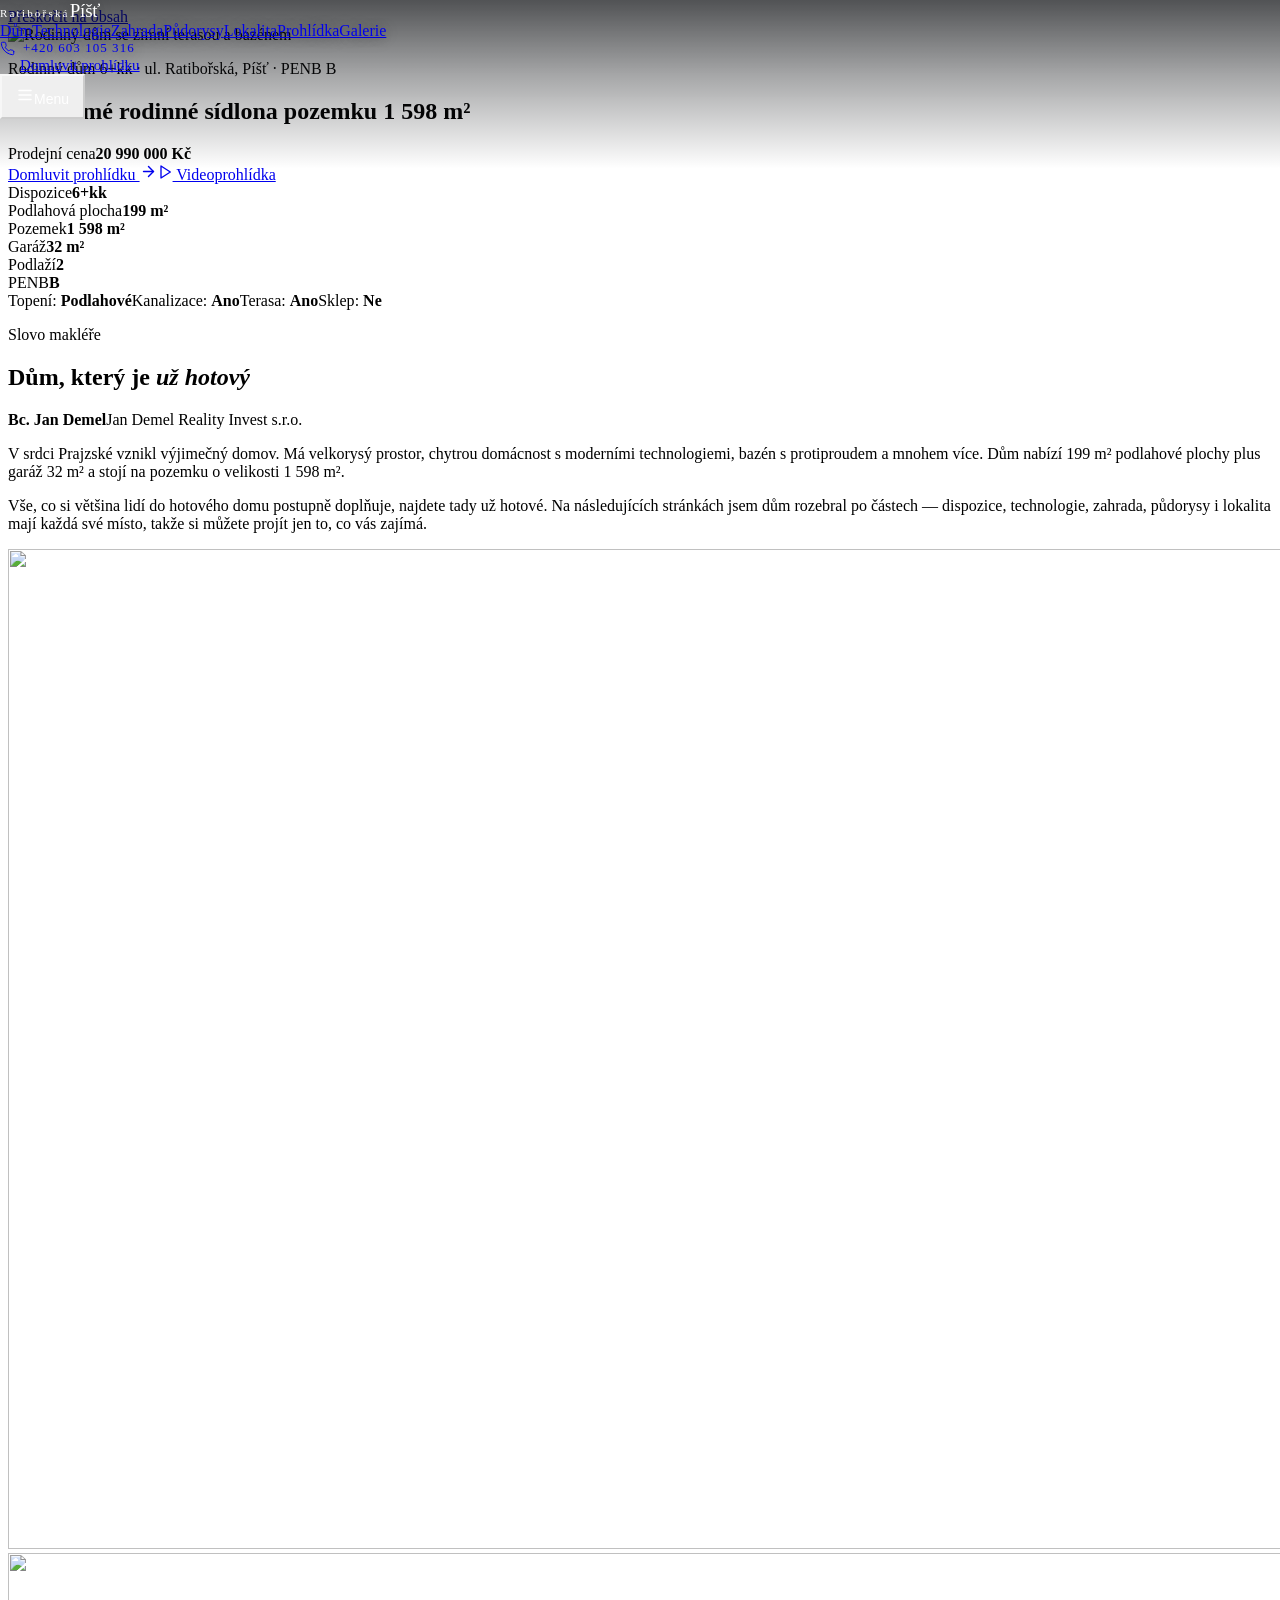
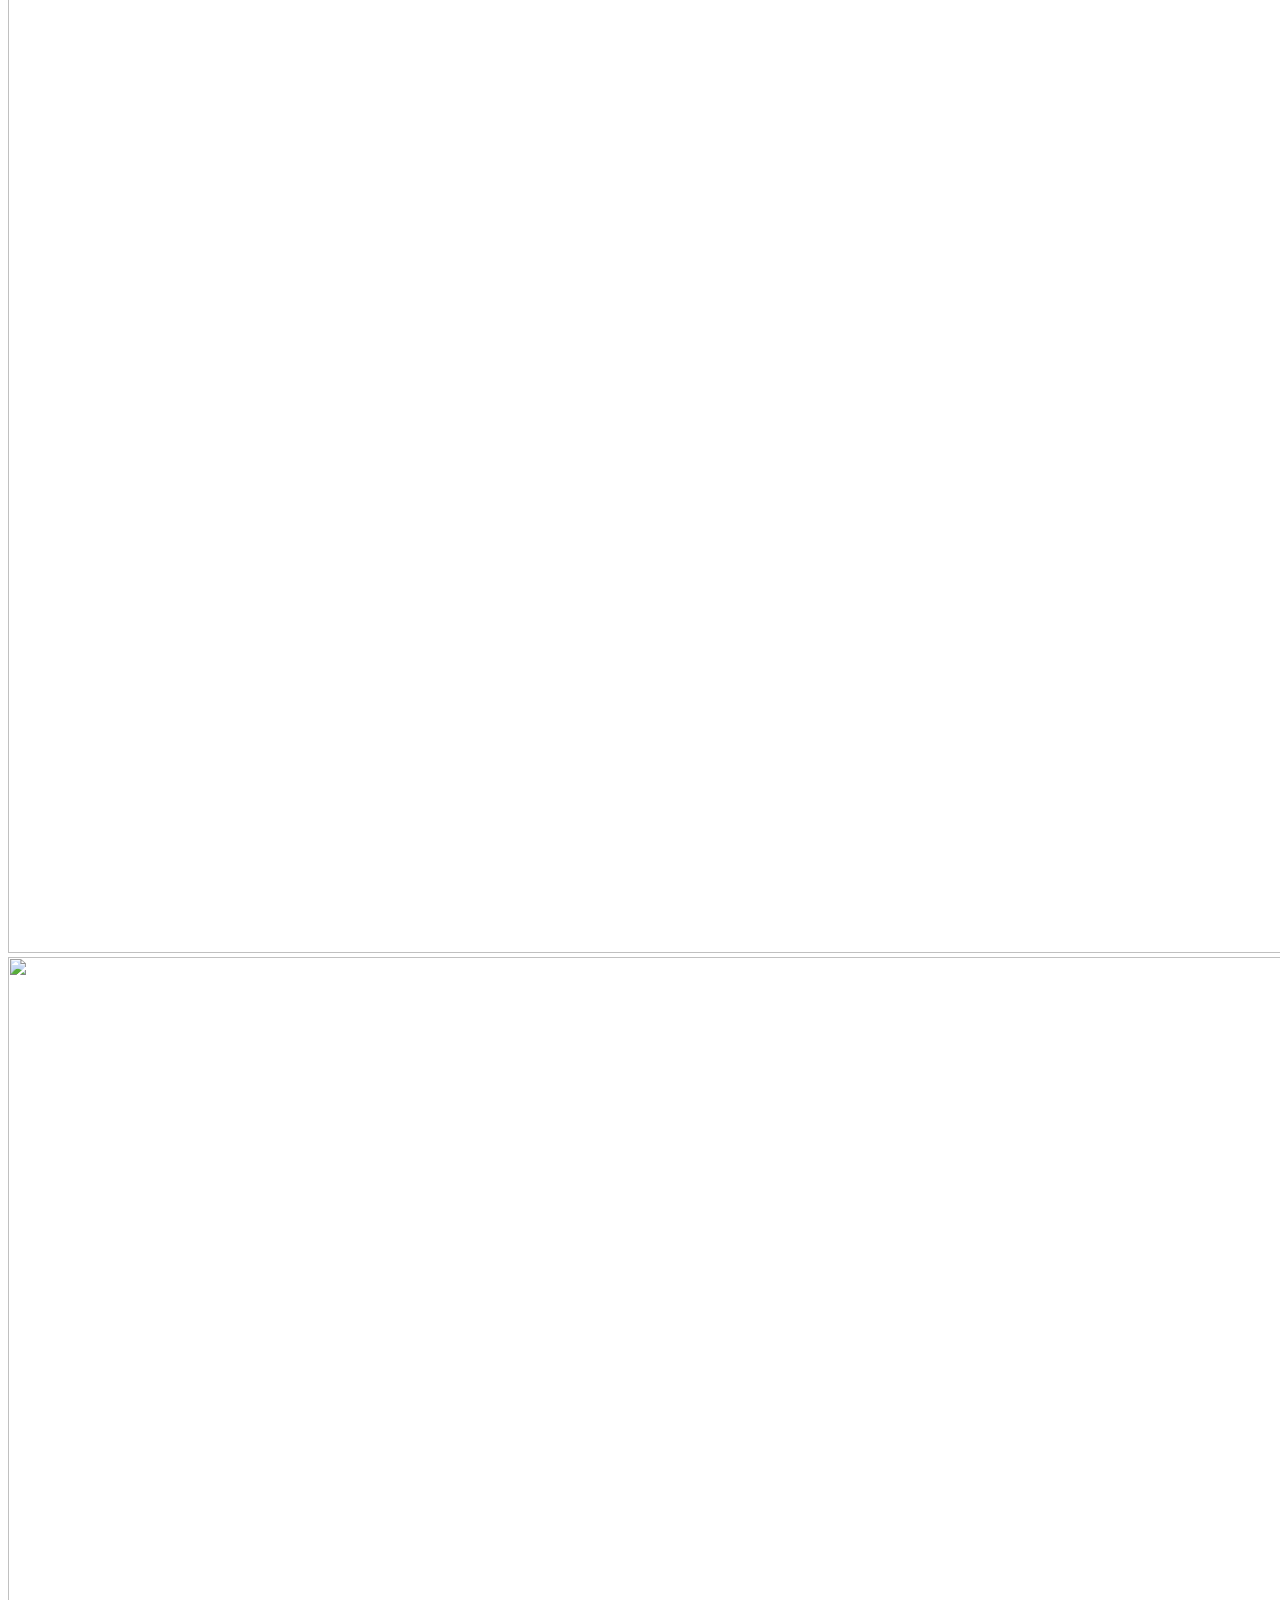
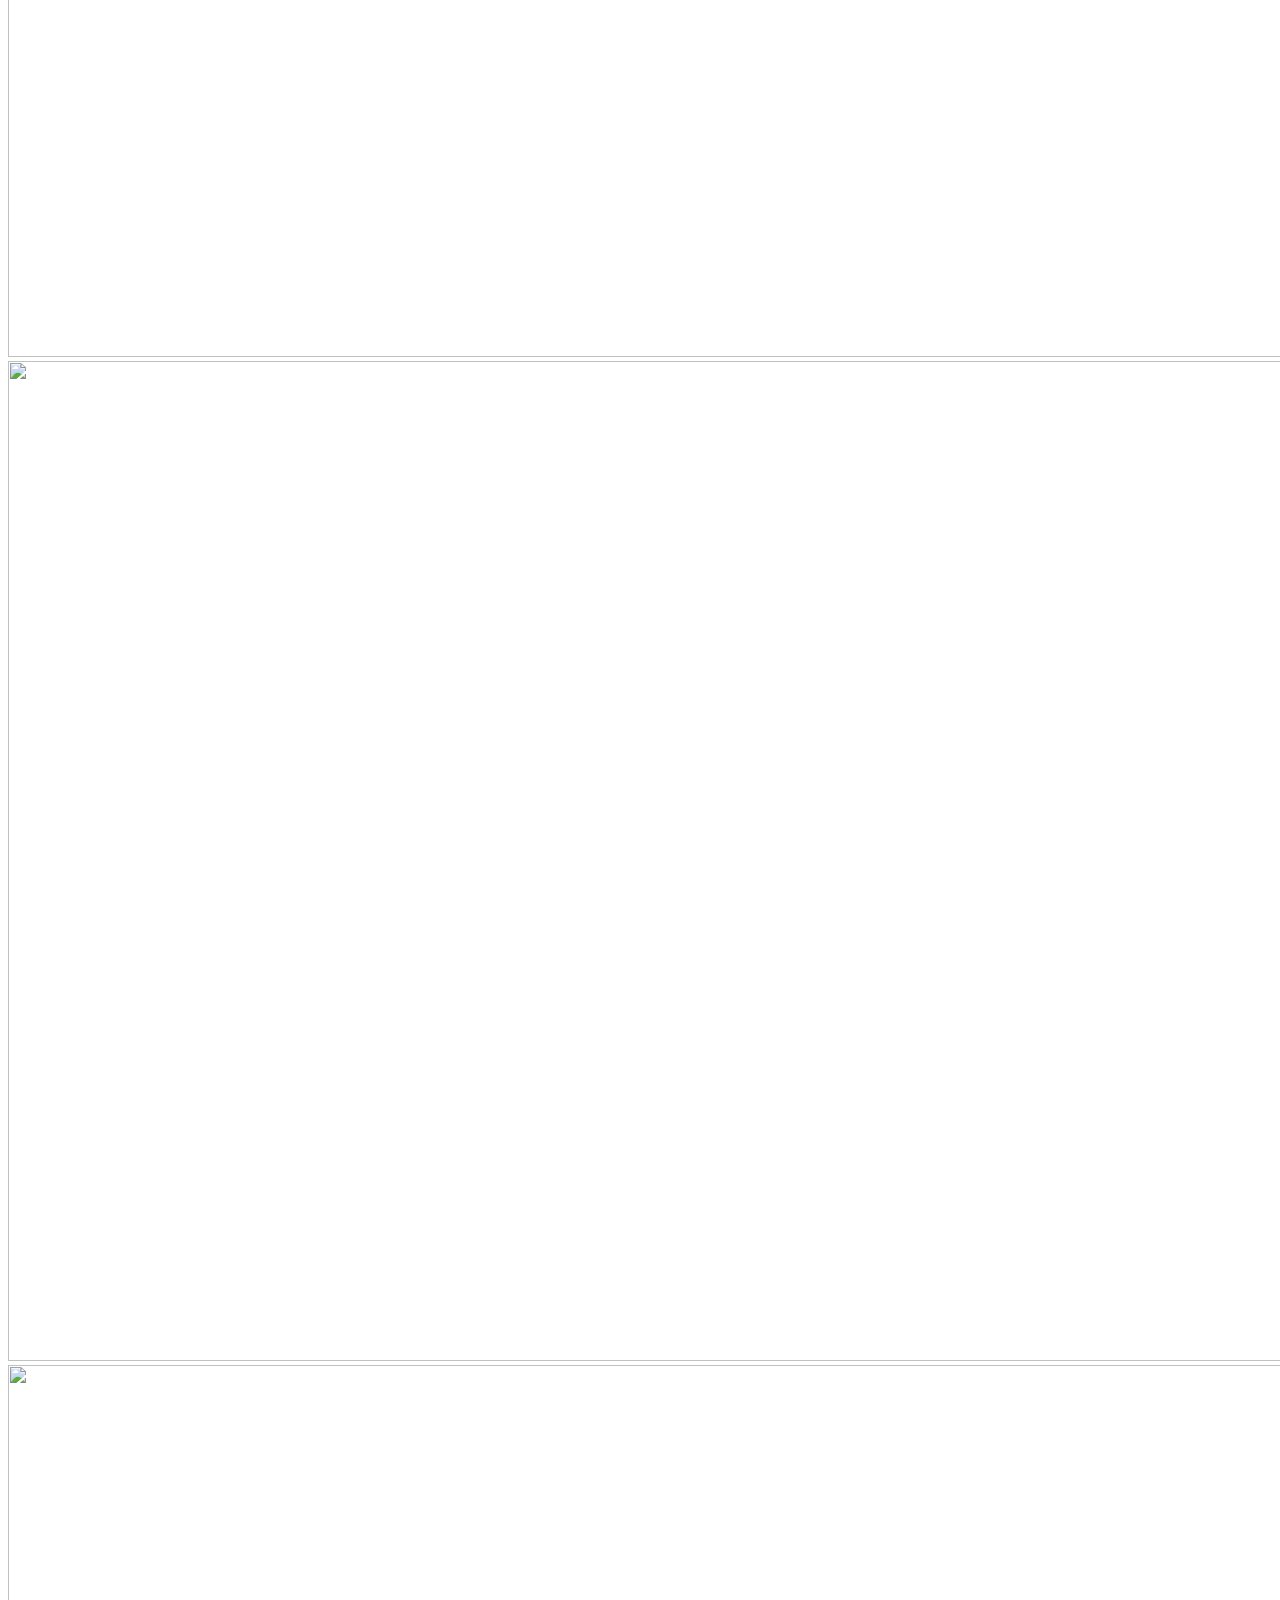
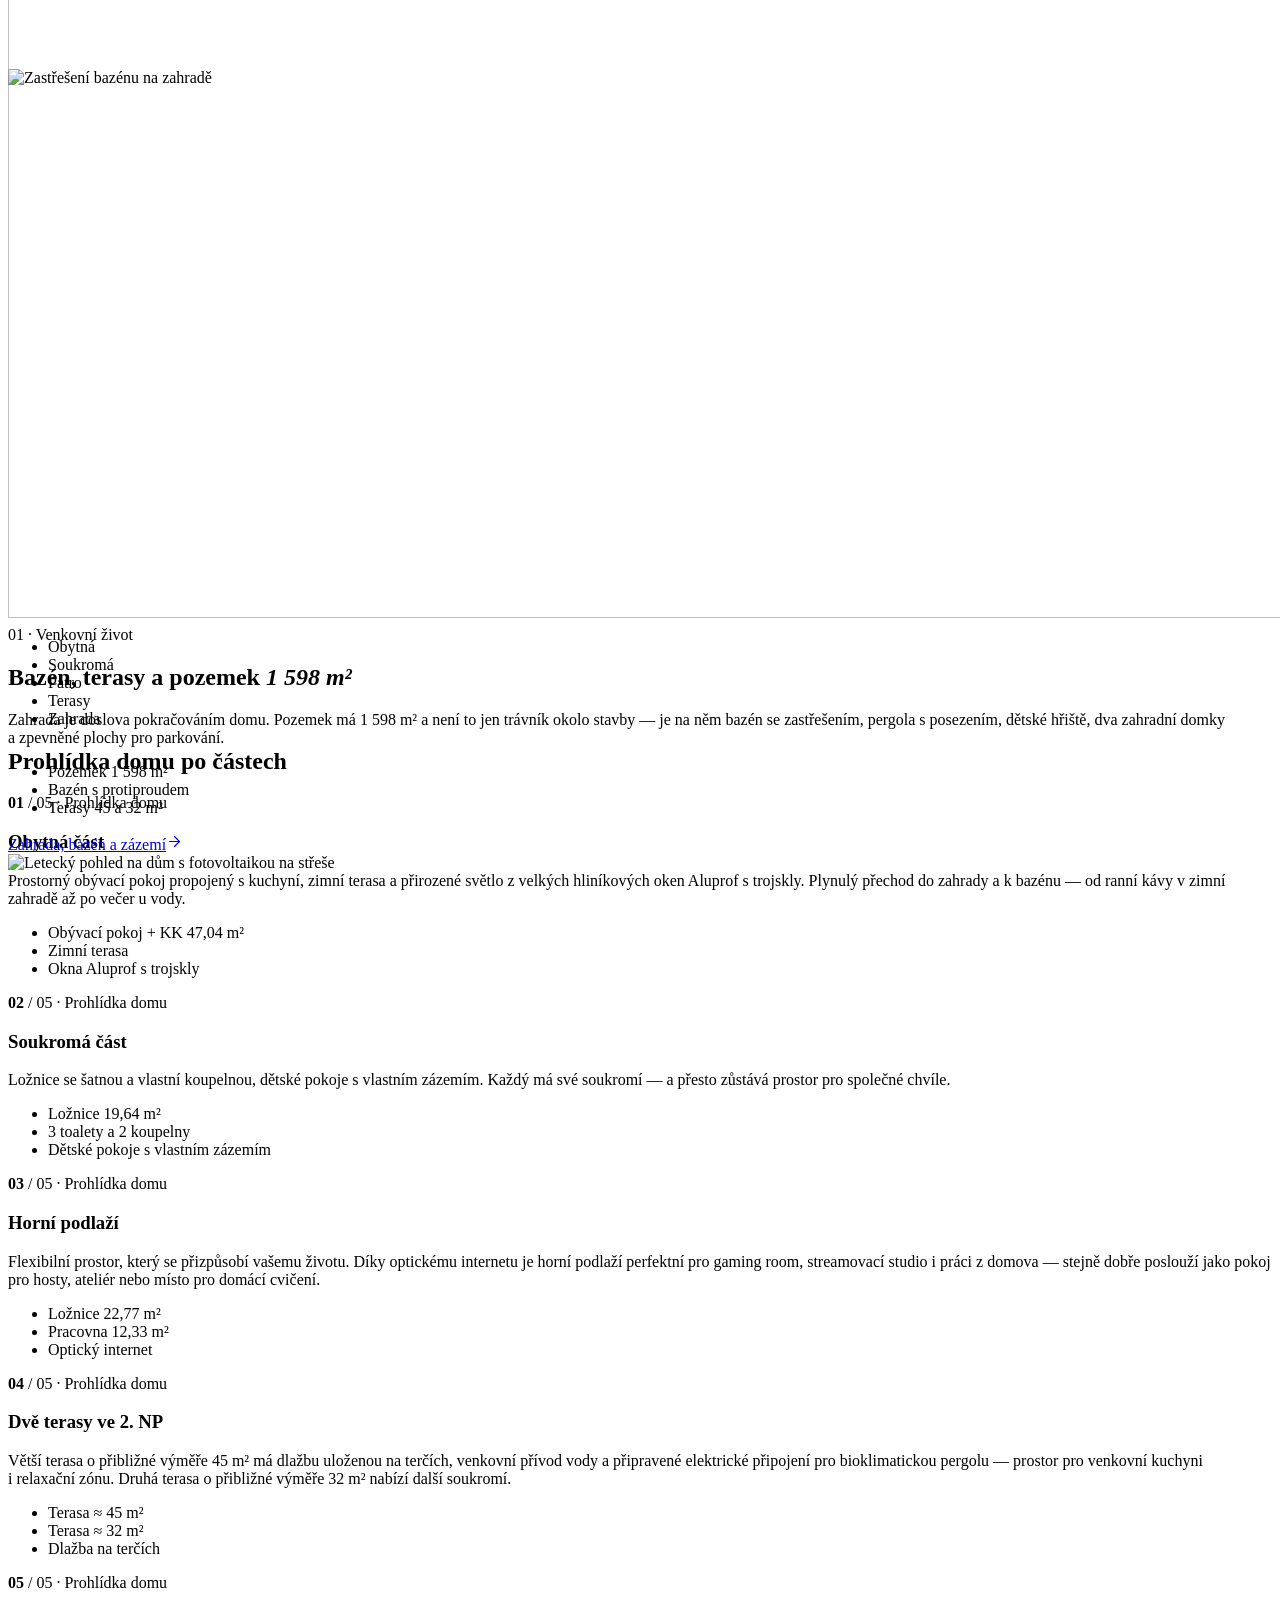
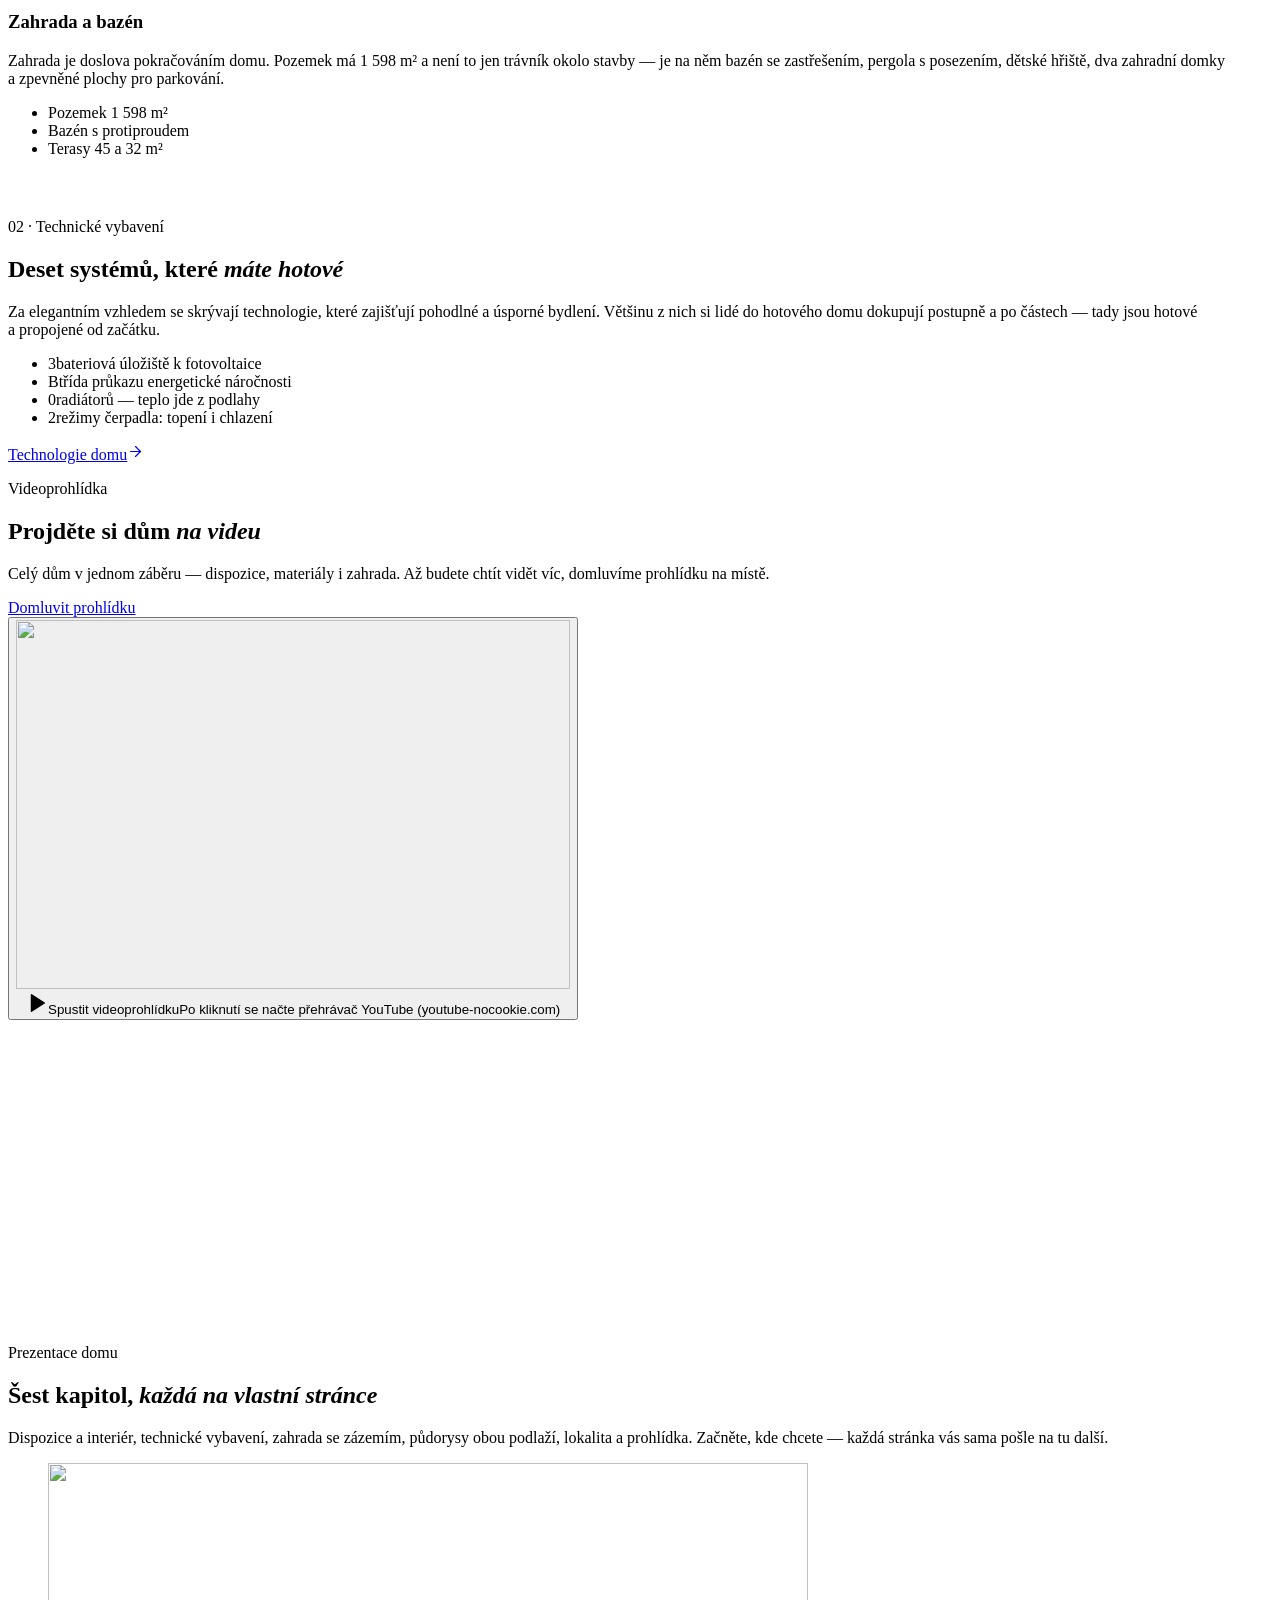
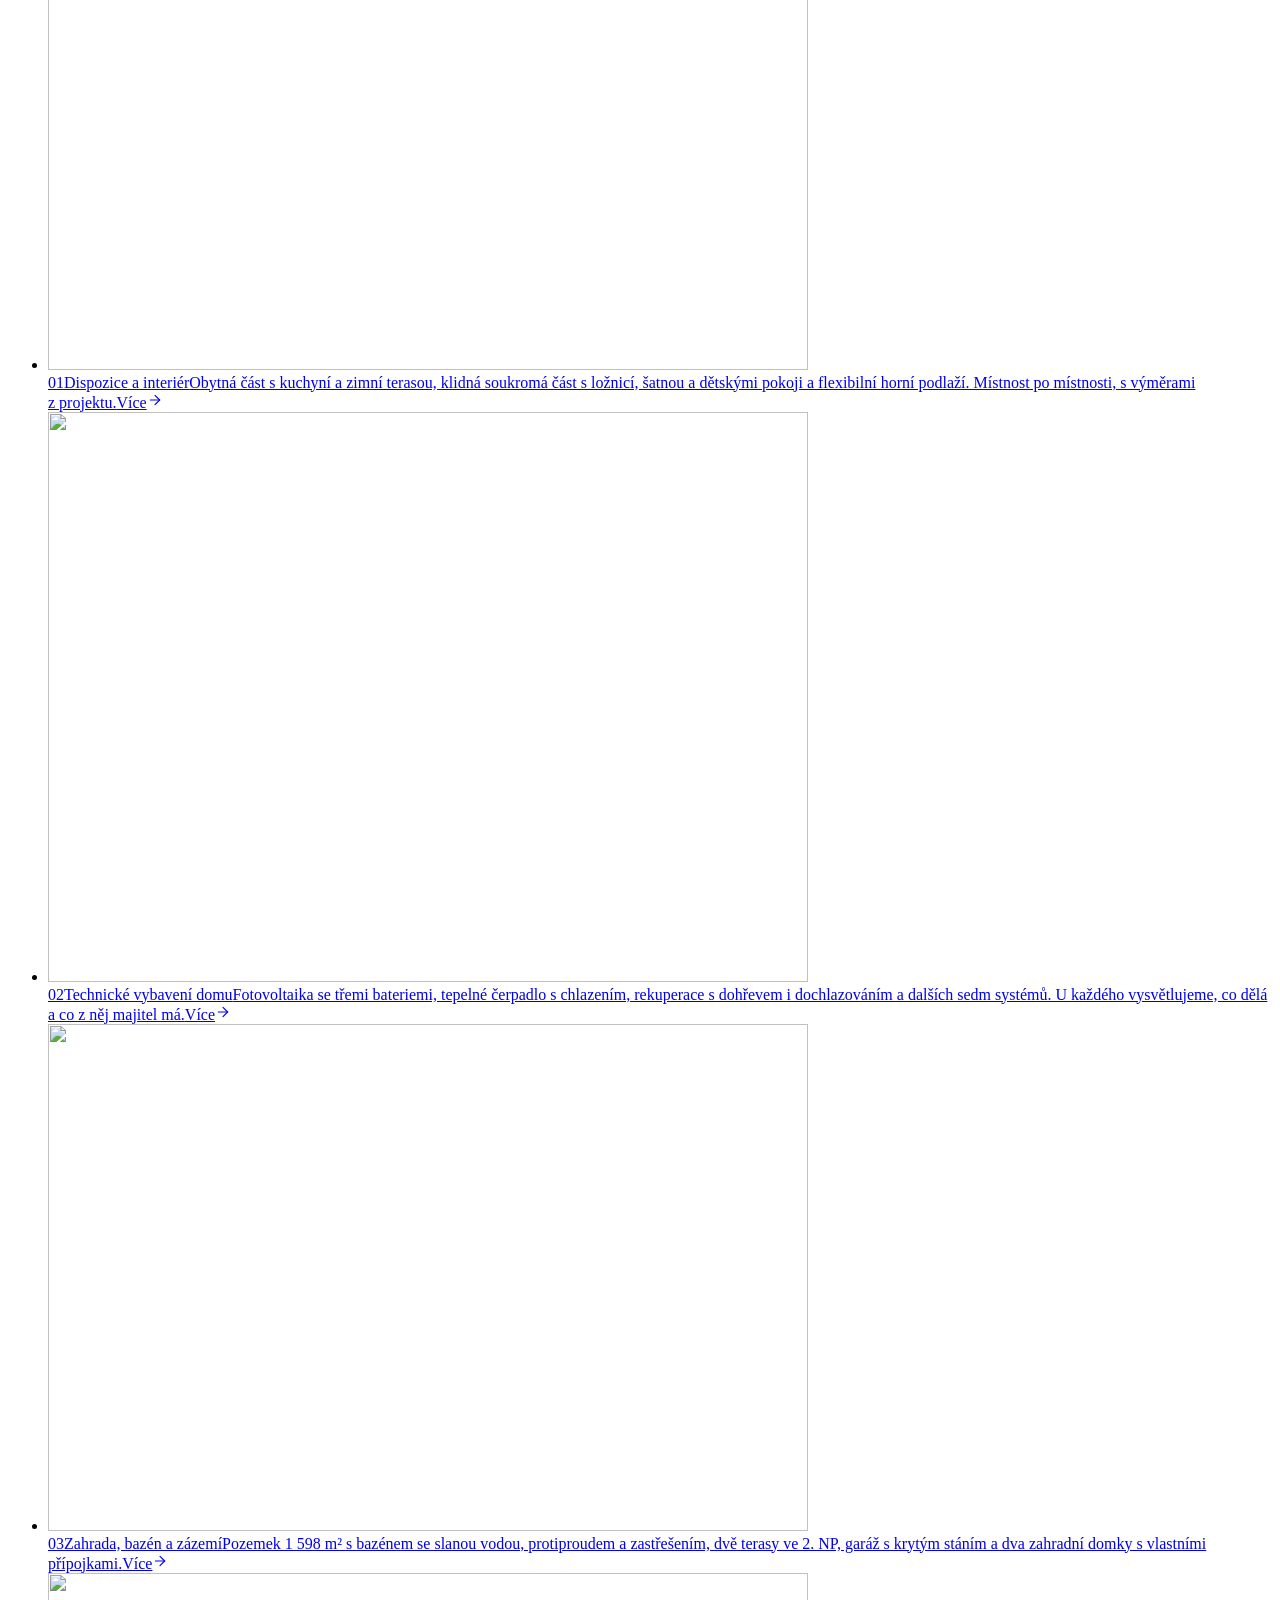
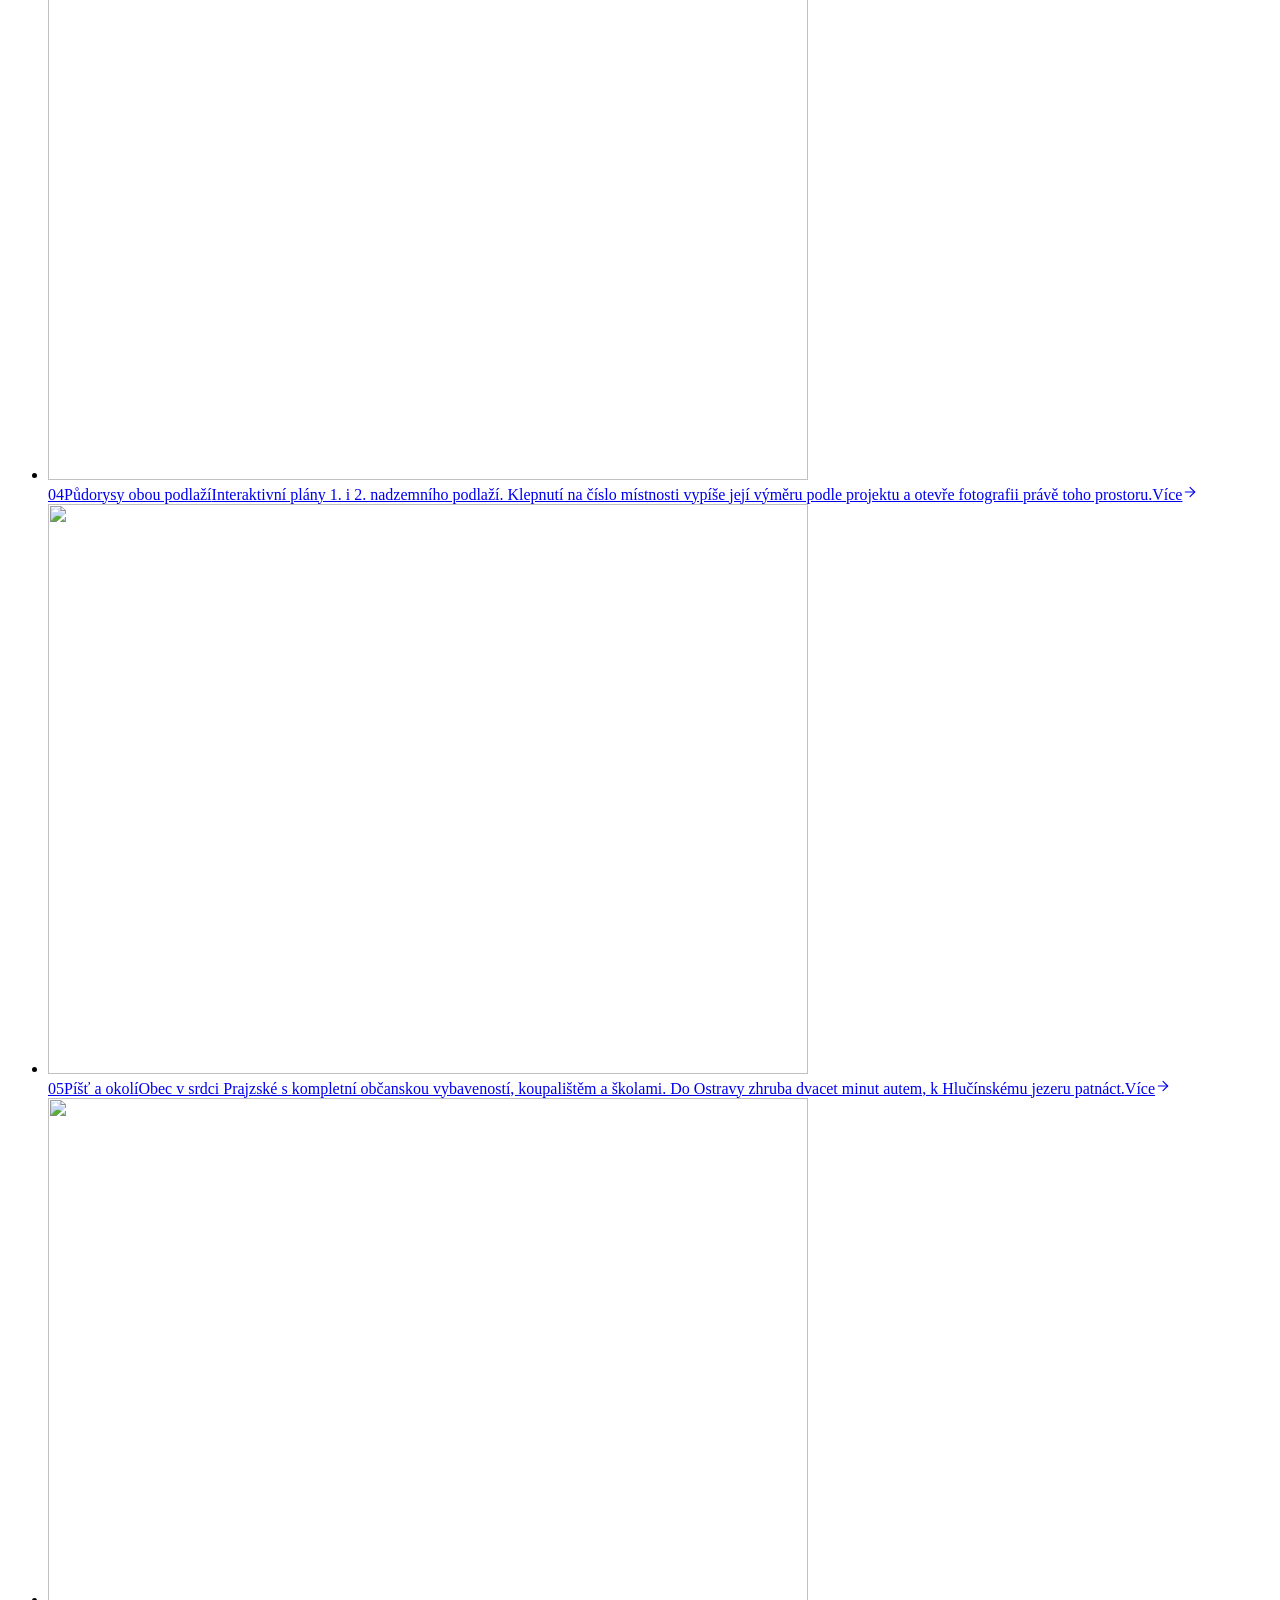
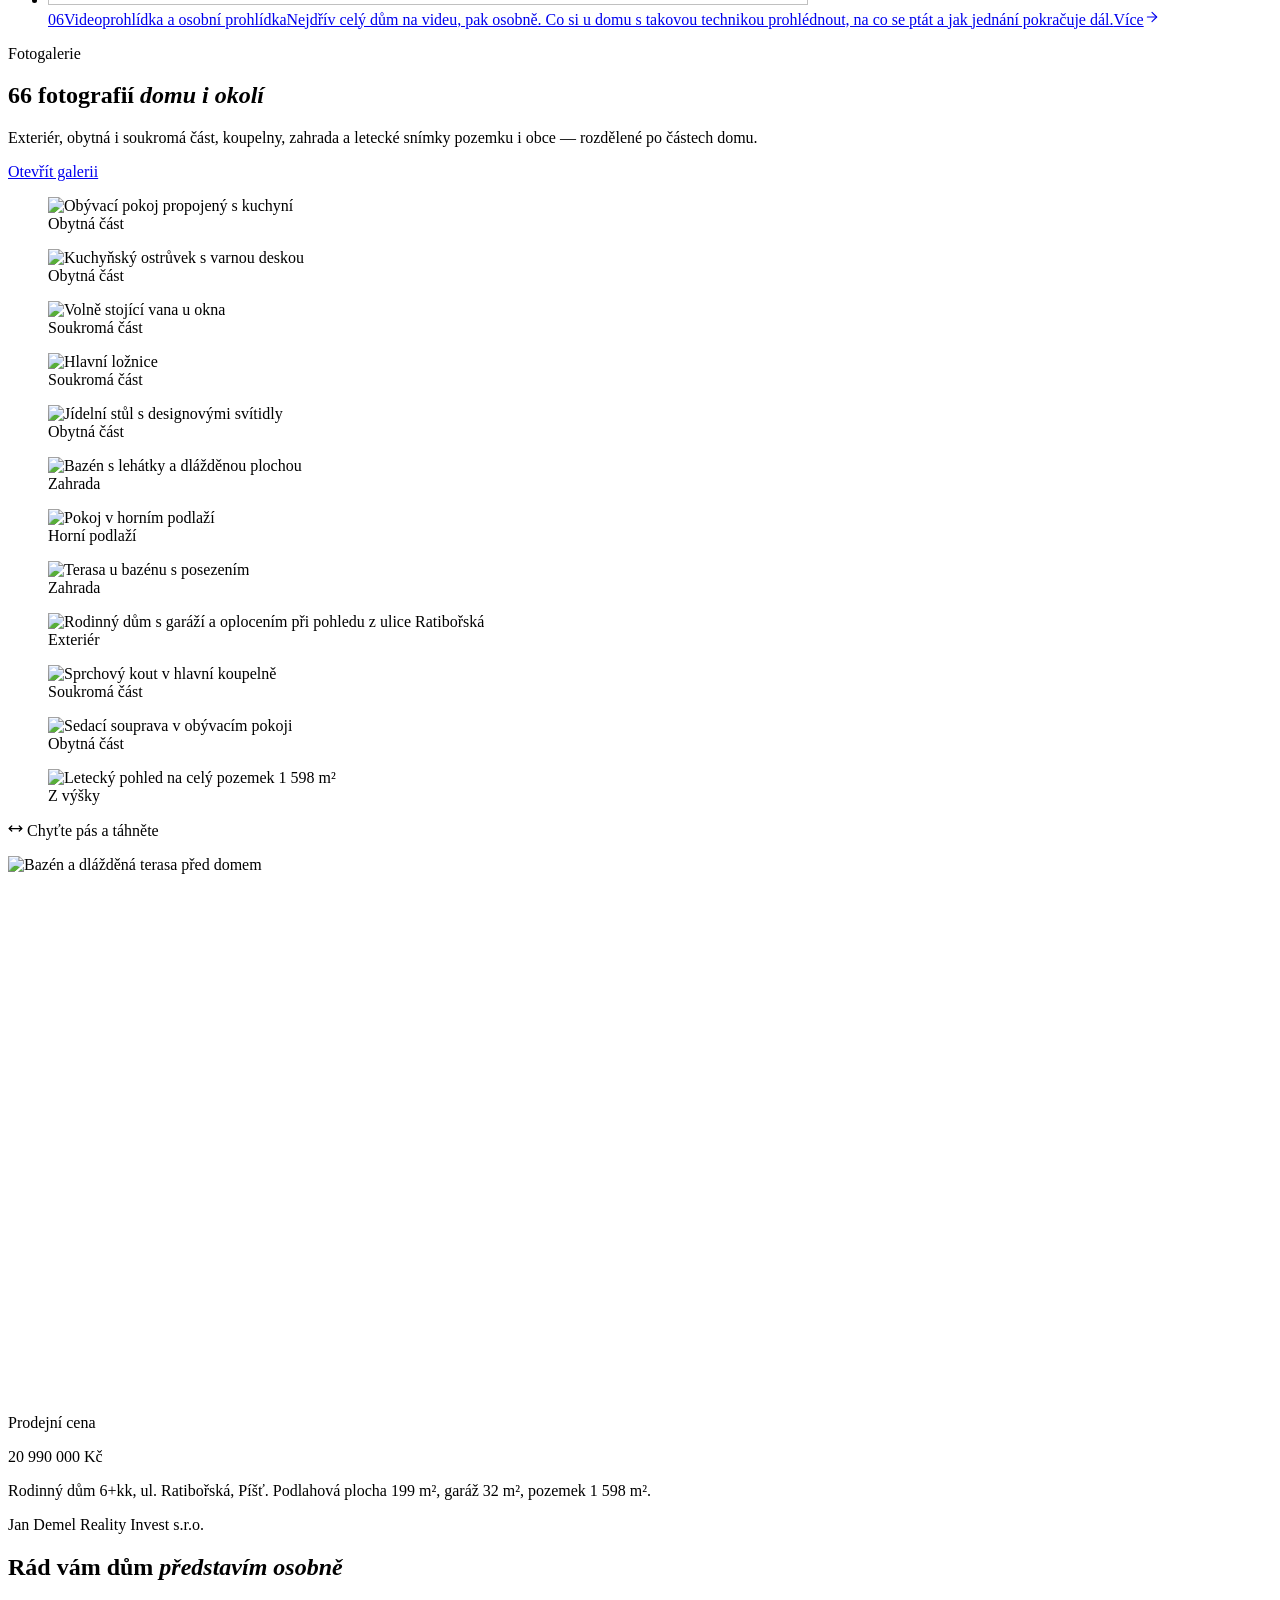
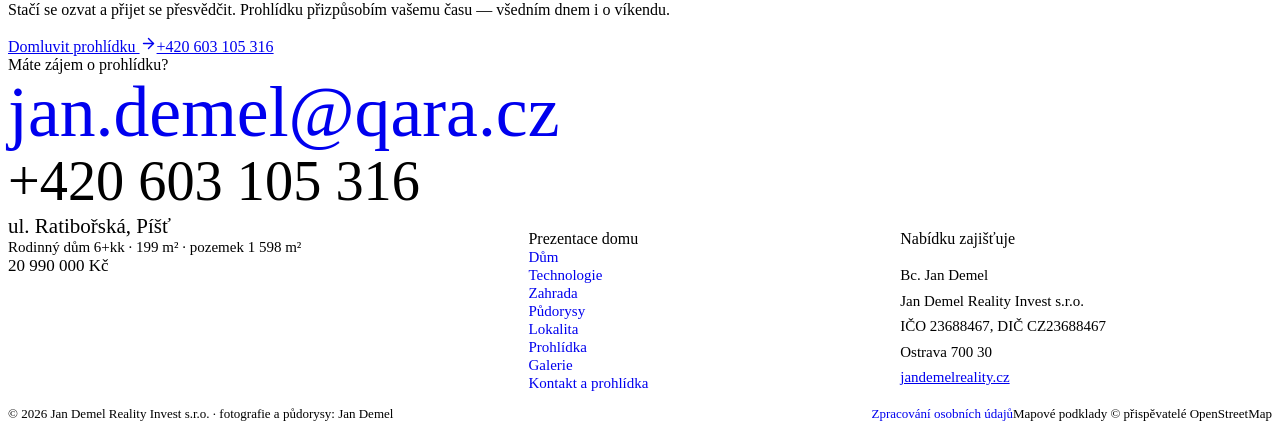
==== index.html @ 067f66be "Deploy 2026-09-15" ====
<!DOCTYPE html><html lang="cs" class="__variable_2fc70f"><head><meta charSet="utf-8"/><meta name="viewport" content="width=device-width, initial-scale=1"/><link rel="preload" href="/propozice-rdpist-next/_next/static/media/0fdd058fab82a774-s.p.woff2" as="font" crossorigin="" type="font/woff2"/><link rel="preload" as="image" href="/propozice-rdpist-next/images/dum-bazen-hero.jpg"/><link rel="preload" as="image" href="/propozice-rdpist-next/images/s/obyvak-kk.jpg"/><link rel="preload" as="image" href="/propozice-rdpist-next/images/s/kuchyn-ostruvek.jpg"/><link rel="preload" as="image" href="/propozice-rdpist-next/images/s/koupelna-vana.jpg"/><link rel="preload" as="image" href="/propozice-rdpist-next/images/s/loznice.jpg"/><link rel="preload" as="image" href="/propozice-rdpist-next/images/s/jidelna.jpg"/><link rel="preload" as="image" href="/propozice-rdpist-next/images/s/bazen-lehatka.jpg"/><link rel="preload" as="image" href="/propozice-rdpist-next/images/s/pokoj-patro.jpg"/><link rel="preload" as="image" href="/propozice-rdpist-next/images/s/zahrada-terasa.jpg"/><link rel="preload" as="image" href="/propozice-rdpist-next/images/s/dum-ulice-3.jpg"/><link rel="stylesheet" href="/propozice-rdpist-next/_next/static/css/cf8c5cf7bc3b4905.css" data-precedence="next"/><link rel="preload" as="script" fetchPriority="low" href="/propozice-rdpist-next/_next/static/chunks/webpack-e03b02869051885c.js"/><script src="/propozice-rdpist-next/_next/static/chunks/4bd1b696-76baf09600044167.js" async=""></script><script src="/propozice-rdpist-next/_next/static/chunks/517-209a49aa0e4fe21d.js" async=""></script><script src="/propozice-rdpist-next/_next/static/chunks/main-app-b08a7228c4ab14b2.js" async=""></script><script src="/propozice-rdpist-next/_next/static/chunks/app/layout-6d50ae6585a4a8b7.js" async=""></script><script src="/propozice-rdpist-next/_next/static/chunks/377-33bd6f617db89928.js" async=""></script><script src="/propozice-rdpist-next/_next/static/chunks/301-8726e8d0f9b200d8.js" async=""></script><script src="/propozice-rdpist-next/_next/static/chunks/app/page-ddcf4d8388cdf899.js" async=""></script><link rel="preload" as="image" href="/propozice-rdpist-next/images/s/koupelna-sprcha.jpg"/><link rel="preload" as="image" href="/propozice-rdpist-next/images/s/obyvak-sedaci.jpg"/><link rel="preload" as="image" href="/propozice-rdpist-next/images/s/dron-pozemek.jpg"/><meta name="next-size-adjust" content=""/><meta name="theme-color" content="#FFFFFF"/><meta name="color-scheme" content="light"/><title>Rodinný dům 6+kk s bazénem — Píšť, ul. Ratibořská</title><meta name="description" content="Prodej rodinného domu 6+kk v Píšti: 199 m² podlahové plochy, pozemek 1 598 m², bazén s protiproudem, fotovoltaika s bateriemi, garáž a dvě terasy. 20 990 000 Kč."/><meta property="og:title" content="Rodinný dům 6+kk s bazénem — Píšť, ul. Ratibořská"/><meta property="og:description" content="Soukromé rodinné sídlo na pozemku 1 598 m² s bazénem, fotovoltaikou a dvěma terasami. 20 990 000 Kč."/><meta property="og:locale" content="cs_CZ"/><meta property="og:type" content="website"/><meta name="twitter:card" content="summary"/><meta name="twitter:title" content="Rodinný dům 6+kk s bazénem — Píšť, ul. Ratibořská"/><meta name="twitter:description" content="Soukromé rodinné sídlo na pozemku 1 598 m² s bazénem, fotovoltaikou a dvěma terasami. 20 990 000 Kč."/><script src="/propozice-rdpist-next/_next/static/chunks/polyfills-42372ed130431b0a.js" noModule=""></script></head><body><script type="application/ld+json">{"@context":"https://schema.org","@graph":[{"@type":"RealEstateListing","name":"Prodej rodinného domu 6+kk — ul. Ratibořská, Píšť","description":"Rodinný dům 6+kk s bazénem, fotovoltaikou a pozemkem 1 598 m² v obci Píšť.","offers":{"@type":"Offer","price":20990000,"priceCurrency":"CZK","availability":"https://schema.org/InStock","seller":{"@type":"RealEstateAgent","name":"Jan Demel Reality Invest s.r.o."}},"about":{"@type":"SingleFamilyResidence","name":"Rodinný dům 6+kk, Píšť","numberOfRooms":6,"numberOfBathroomsTotal":2,"floorSize":{"@type":"QuantitativeValue","value":199,"unitCode":"MTK"},"address":{"@type":"PostalAddress","streetAddress":"Ratibořská","addressLocality":"Píšť","postalCode":"747 18","addressCountry":"CZ"},"geo":{"@type":"GeoCoordinates","latitude":49.979254,"longitude":18.195084}}},{"@type":"RealEstateAgent","name":"Jan Demel Reality Invest s.r.o.","alternateName":"Bc. Jan Demel","telephone":"+420603105316","email":"jan.demel@qara.cz","url":"https://jandemelreality.cz","identifier":"23688467","vatID":"CZ23688467","address":{"@type":"PostalAddress","addressLocality":"Ostrava","postalCode":"700 30","addressCountry":"CZ"},"areaServed":{"@type":"Place","name":"Moravskoslezský kraj"}}]}</script><a href="#obsah" class="skip-link">Přeskočit na obsah</a><header style="position:fixed;top:0;left:0;right:0;z-index:50;transform:translateY(0);transition:transform 300ms var(--ease-panel), background-color 320ms var(--ease-vstup), box-shadow 320ms var(--ease-vstup), color 320ms var(--ease-vstup);background:transparent;backdrop-filter:none;-webkit-backdrop-filter:none;box-shadow:none;color:#FFFFFF;text-shadow:0 1px 14px rgba(0,0,0,0.45)"><span aria-hidden="true" style="position:absolute;left:0;right:0;top:0;height:168px;pointer-events:none;background:linear-gradient(to bottom, rgba(14,16,19,0.72) 0%, rgba(14,16,19,0.36) 46%, rgba(14,16,19,0) 100%)"></span><div class="wrap-siroky hlavicka-vnitrek" style="position:relative"><a style="display:flex;align-items:center;gap:var(--sp-3);text-decoration:none;color:inherit" href="/propozice-rdpist-next/"><span class="znacka-text"><span class="mono" style="font-size:11px;letter-spacing:0.2em">Ratibořská</span><span style="font-family:var(--ff-display);font-size:19px;letter-spacing:-0.01em">Píšť</span></span></a><nav class="nav-odkazy desktop-nav" aria-label="Hlavní navigace"><a href="/propozice-rdpist-next/dum/">Dům</a><a href="/propozice-rdpist-next/technologie/">Technologie</a><a href="/propozice-rdpist-next/zahrada/">Zahrada</a><a href="/propozice-rdpist-next/pudorysy/">Půdorysy</a><a href="/propozice-rdpist-next/lokalita/">Lokalita</a><a href="/propozice-rdpist-next/prohlidka/">Prohlídka</a><a href="/propozice-rdpist-next/galerie/">Galerie</a></nav><div class="desktop-nav nav-akce"><a href="tel:+420603105316" class="mono" style="text-decoration:none;font-size:13px;letter-spacing:0.08em;display:flex;align-items:center;gap:8px"><svg xmlns="http://www.w3.org/2000/svg" width="15" height="15" viewBox="0 0 24 24" fill="none" stroke="currentColor" stroke-width="1.6" stroke-linecap="round" stroke-linejoin="round" class="lucide lucide-phone" aria-hidden="true"><path d="M22 16.92v3a2 2 0 0 1-2.18 2 19.79 19.79 0 0 1-8.63-3.07 19.5 19.5 0 0 1-6-6 19.79 19.79 0 0 1-3.07-8.67A2 2 0 0 1 4.11 2h3a2 2 0 0 1 2 1.72 12.84 12.84 0 0 0 .7 2.81 2 2 0 0 1-.45 2.11L8.09 9.91a16 16 0 0 0 6 6l1.27-1.27a2 2 0 0 1 2.11-.45 12.84 12.84 0 0 0 2.81.7A2 2 0 0 1 22 16.92z"></path></svg>+420 603 105 316</a><a class="btn btn-na-fotce" style="min-height:44px;padding:10px 20px;font-size:15px;text-shadow:none" href="/propozice-rdpist-next/kontakt/">Domluvit prohlídku</a></div><button type="button" class="hamburger btn btn-druhy" aria-expanded="false" aria-controls="mobilni-menu" style="min-height:44px;padding:10px 14px;color:inherit;border-color:rgba(255,255,255,0.5)"><svg xmlns="http://www.w3.org/2000/svg" width="18" height="18" viewBox="0 0 24 24" fill="none" stroke="currentColor" stroke-width="2" stroke-linecap="round" stroke-linejoin="round" class="lucide lucide-menu" aria-hidden="true"><line x1="4" x2="20" y1="12" y2="12"></line><line x1="4" x2="20" y1="6" y2="6"></line><line x1="4" x2="20" y1="18" y2="18"></line></svg><span style="font-size:14px">Menu</span></button></div></header><main id="obsah"><section class="kino" aria-label="Rodinný dům 6+kk, ul. Ratibořská, Píšť"><div class="kino-lep"><div class="kino-ram"><div class="kino-snimek je-videt"><img src="/propozice-rdpist-next/images/dum-bazen-hero.jpg" alt="Rodinný dům se zimní terasou a bazénem" width="1500" height="1000" decoding="async" loading="eager" fetchpriority="high" style="--fp:50% 62%;animation-delay:0s"/></div><div class="kino-zavoj" aria-hidden="true"></div><div class="kino-obsah"><div class="wrap-siroky"><p class="mono kino-misto kino-vstup kino-vstup--1">Rodinný dům<!-- --> <!-- -->6+kk<!-- --> · <!-- -->ul. Ratibořská<!-- -->, <!-- -->Píšť<span class="jen-desktop"> · PENB <!-- -->B</span></p><h1 class="display"><span class="radek"><span>Soukromé rodinné sídlo</span></span><span class="radek"><span>na pozemku<!-- --> <b class="tnum">1 598<!-- --> m²</b></span></span></h1><div class="kino-spod kino-vstup kino-vstup--2"><div class="kino-cena"><span class="mono kino-cena-popis">Prodejní cena</span><strong class="tnum kino-cena-cislo">20 990 000 Kč</strong></div><div class="kino-akce"><a class="btn btn-hlavni" href="/propozice-rdpist-next/kontakt/">Domluvit prohlídku <svg xmlns="http://www.w3.org/2000/svg" width="17" height="17" viewBox="0 0 24 24" fill="none" stroke="currentColor" stroke-width="2" stroke-linecap="round" stroke-linejoin="round" class="lucide lucide-arrow-right" aria-hidden="true"><path d="M5 12h14"></path><path d="m12 5 7 7-7 7"></path></svg></a><a class="btn btn-obrys-bily" href="/propozice-rdpist-next/prohlidka/"><svg xmlns="http://www.w3.org/2000/svg" width="16" height="16" viewBox="0 0 24 24" fill="none" stroke="currentColor" stroke-width="2" stroke-linecap="round" stroke-linejoin="round" class="lucide lucide-play" aria-hidden="true"><polygon points="6 3 20 12 6 21 6 3"></polygon></svg> Videoprohlídka</a></div></div><div class="kino-ticky" aria-hidden="true"><span class="kino-ticka je-aktivni"></span><span class="kino-ticka"></span><span class="kino-ticka"></span></div></div></div></div><span class="kino-kota" aria-hidden="true"></span></div></section><section id="dum-v-kostce" class="sekce-parametry" aria-label="Klíčové parametry nemovitosti"><div class="wrap-siroky"><div class="parametry-plat"><div class="parametry-pas"><div class="parametr"><span class="mono nadtitul">Dispozice</span><strong class="display tnum">6+kk</strong></div><div class="parametr"><span class="mono nadtitul">Podlahová plocha</span><strong class="display tnum">199 m²</strong></div><div class="parametr"><span class="mono nadtitul">Pozemek</span><strong class="display tnum">1 598 m²</strong></div><div class="parametr"><span class="mono nadtitul">Garáž</span><strong class="display tnum">32 m²</strong></div><div class="parametr"><span class="mono nadtitul">Podlaží</span><strong class="display tnum">2</strong></div><div class="parametr"><span class="mono nadtitul">PENB</span><strong class="display tnum">B</strong></div></div><div class="parametry-doplnek"><span class="mono">Topení<!-- -->: <b style="color:var(--ink)">Podlahové</b></span><span class="mono">Kanalizace<!-- -->: <b style="color:var(--ink)">Ano</b></span><span class="mono">Terasa<!-- -->: <b style="color:var(--ink)">Ano</b></span><span class="mono">Sklep<!-- -->: <b style="color:var(--ink)">Ne</b></span></div></div></div></section><section class="sekce-uzka" aria-labelledby="slovo-nadpis"><div class="wrap-siroky slovo-mrizka"><div class="slovo-znak"><p class="mono nadtitul">Slovo makléře</p><h2 id="slovo-nadpis" class="display h-1 slovo-nadpis">Dům, který je <em>už hotový</em></h2><p class="slovo-podpis"><b>Bc. Jan Demel</b><span>Jan Demel Reality Invest s.r.o.</span></p></div><div class="slovo-proza"><p class="lead">V srdci Prajzské vznikl výjimečný domov. Má velkorysý prostor, chytrou domácnost s moderními technologiemi, bazén s protiproudem a mnohem více. Dům nabízí 199 m² podlahové plochy plus garáž 32 m² a stojí na pozemku o velikosti 1 598 m².</p><p class="text">Vše, co si většina lidí do hotového domu postupně doplňuje, najdete tady už hotové. Na následujících stránkách jsem dům rozebral po částech — dispozice, technologie, zahrada, půdorysy i lokalita mají každá své místo, takže si můžete projít jen to, co vás zajímá.</p></div></div></section><section class="tour" aria-labelledby="tour-titul" style="height:calc(5 * var(--tour-krok, 76svh) + 100svh)"><div class="tour-lep"><div class="tour-scena" aria-hidden="true"><div class="tour-snimek" style="--vid:1;--fp:50% 52%"><img src="/propozice-rdpist-next/images/obyvak-kk.jpg" alt="" width="1500" height="1000" loading="lazy" decoding="async"/></div><div class="tour-snimek" style="--vid:0;--fp:50% 54%"><img src="/propozice-rdpist-next/images/loznice.jpg" alt="" width="1500" height="1000" loading="lazy" decoding="async"/></div><div class="tour-snimek" style="--vid:0;--fp:50% 56%"><img src="/propozice-rdpist-next/images/pokoj-patro.jpg" alt="" width="1500" height="1000" loading="lazy" decoding="async"/></div><div class="tour-snimek" style="--vid:0;--fp:50% 58%"><img src="/propozice-rdpist-next/images/terasa-2np.jpg" alt="" width="1500" height="1000" loading="lazy" decoding="async"/></div><div class="tour-snimek" style="--vid:0;--fp:50% 56%"><img src="/propozice-rdpist-next/images/bazen-lehatka.jpg" alt="" width="1280" height="853" loading="lazy" decoding="async"/></div></div><div class="tour-zavoj" aria-hidden="true"></div><ul class="tour-osa" aria-hidden="true"><li class="je-tady" style="--stav:1"><span class="tour-osa-pruh"><i></i></span><span class="tour-osa-jmeno">Obytná</span></li><li style="--stav:0"><span class="tour-osa-pruh"><i></i></span><span class="tour-osa-jmeno">Soukromá</span></li><li style="--stav:0"><span class="tour-osa-pruh"><i></i></span><span class="tour-osa-jmeno">Patro</span></li><li style="--stav:0"><span class="tour-osa-pruh"><i></i></span><span class="tour-osa-jmeno">Terasy</span></li><li style="--stav:0"><span class="tour-osa-pruh"><i></i></span><span class="tour-osa-jmeno">Zahrada</span></li></ul><div class="tour-obsah"><div class="wrap-siroky"><h2 id="tour-titul" class="jen-pro-ctecku">Prohlídka domu po částech</h2><div class="tour-text"><div class="tour-karta je-vpredu" style="--vid:1"><p class="tour-cislo mono"><b class="tnum">01</b> / <!-- -->05<!-- --> · Prohlídka domu</p><h3 class="display tour-nadpis">Obytná část</h3><p class="tour-proza">Prostorný obývací pokoj propojený s kuchyní, zimní terasa a přirozené světlo z velkých hliníkových oken Aluprof s trojskly. Plynulý přechod do zahrady a k bazénu — od ranní kávy v zimní zahradě až po večer u vody.</p><ul class="tour-fakta"><li>Obývací pokoj + KK 47,04 m²</li><li>Zimní terasa</li><li>Okna Aluprof s trojskly</li></ul></div><div class="tour-karta" style="--vid:0"><p class="tour-cislo mono"><b class="tnum">02</b> / <!-- -->05<!-- --> · Prohlídka domu</p><h3 class="display tour-nadpis">Soukromá část</h3><p class="tour-proza">Ložnice se šatnou a vlastní koupelnou, dětské pokoje s vlastním zázemím. Každý má své soukromí — a přesto zůstává prostor pro společné chvíle.</p><ul class="tour-fakta"><li>Ložnice 19,64 m²</li><li>3 toalety a 2 koupelny</li><li>Dětské pokoje s vlastním zázemím</li></ul></div><div class="tour-karta" style="--vid:0"><p class="tour-cislo mono"><b class="tnum">03</b> / <!-- -->05<!-- --> · Prohlídka domu</p><h3 class="display tour-nadpis">Horní podlaží</h3><p class="tour-proza">Flexibilní prostor, který se přizpůsobí vašemu životu. Díky optickému internetu je horní podlaží perfektní pro gaming room, streamovací studio i práci z domova — stejně dobře poslouží jako pokoj pro hosty, ateliér nebo místo pro domácí cvičení.</p><ul class="tour-fakta"><li>Ložnice 22,77 m²</li><li>Pracovna 12,33 m²</li><li>Optický internet</li></ul></div><div class="tour-karta" style="--vid:0"><p class="tour-cislo mono"><b class="tnum">04</b> / <!-- -->05<!-- --> · Prohlídka domu</p><h3 class="display tour-nadpis">Dvě terasy ve 2. NP</h3><p class="tour-proza">Větší terasa o přibližné výměře 45 m² má dlažbu uloženou na terčích, venkovní přívod vody a připravené elektrické připojení pro bioklimatickou pergolu — prostor pro venkovní kuchyni i relaxační zónu. Druhá terasa o přibližné výměře 32 m² nabízí další soukromí.</p><ul class="tour-fakta"><li>Terasa ≈ 45 m²</li><li>Terasa ≈ 32 m²</li><li>Dlažba na terčích</li></ul></div><div class="tour-karta" style="--vid:0"><p class="tour-cislo mono"><b class="tnum">05</b> / <!-- -->05<!-- --> · Prohlídka domu</p><h3 class="display tour-nadpis">Zahrada a bazén</h3><p class="tour-proza">Zahrada je doslova pokračováním domu. Pozemek má 1 598 m² a není to jen trávník okolo stavby — je na něm bazén se zastřešením, pergola s posezením, dětské hřiště, dva zahradní domky a zpevněné plochy pro parkování.</p><ul class="tour-fakta"><li>Pozemek 1 598 m²</li><li>Bazén s protiproudem</li><li>Terasy 45 a 32 m²</li></ul></div></div></div></div><span class="tour-pruh-spodni" aria-hidden="true"><i></i></span></div></section><section class="sekce-uzka" aria-labelledby="zahrada-nadpis"><div class="wrap-siroky"><div class="pruh-plny"><div class="foto-ram paralax" style="aspect-ratio:21 / 9"><img src="/propozice-rdpist-next/images/bazen-zastreseni.jpg" alt="Zastřešení bazénu na zahradě" width="1280" height="853" loading="lazy" decoding="async" style="object-position:center 58%"/></div><div class="pruh-deska-obal"><div class="pruh-deska"><p class="mono nadtitul"><span class="tnum">01</span> · Venkovní život</p><h2 id="zahrada-nadpis" class="display h-2 hlava-nadpis">Bazén, terasy a pozemek<!-- --> <em class="tnum">1 598<!-- --> m²</em></h2><p class="text" style="margin-top:var(--sp-4)">Zahrada je doslova pokračováním domu. Pozemek má 1 598 m² a není to jen trávník okolo stavby — je na něm bazén se zastřešením, pergola s posezením, dětské hřiště, dva zahradní domky a zpevněné plochy pro parkování.</p><ul class="vyzdvih-fakta" style="margin-top:var(--sp-5)"><li class="tnum">Pozemek 1 598 m²</li><li class="tnum">Bazén s protiproudem</li><li class="tnum">Terasy 45 a 32 m²</li></ul><a class="vyzdvih-odkaz" style="margin-top:var(--sp-5)" href="/propozice-rdpist-next/zahrada/">Zahrada, bazén a zázemí<svg xmlns="http://www.w3.org/2000/svg" width="17" height="17" viewBox="0 0 24 24" fill="none" stroke="currentColor" stroke-width="1.7" stroke-linecap="round" stroke-linejoin="round" class="lucide lucide-arrow-right" aria-hidden="true"><path d="M5 12h14"></path><path d="m12 5 7 7-7 7"></path></svg></a></div></div></div></div></section><section class="sekce-vyzdvih"><div class="wrap-siroky vyzdvih vyzdvih--obraceny"><div class="vyzdvih-foto"><div class="foto-ram foto-zoom" style="aspect-ratio:4 / 3"><img src="/propozice-rdpist-next/images/dron-dum.jpg" alt="Letecký pohled na dům s fotovoltaikou na střeše" width="1080" height="810" decoding="async" loading="lazy"/></div></div><div class="vyzdvih-text"><div class="vyzdvih-hlava"><p class="mono nadtitul"><span class="tnum">02</span> · <!-- -->Technické vybavení</p><h2 class="display h-2 vyzdvih-nadpis">Deset systémů, které <em>máte hotové</em></h2></div><p class="text vyzdvih-proza">Za elegantním vzhledem se skrývají technologie, které zajišťují pohodlné a úsporné bydlení. Většinu z nich si lidé do hotového domu dokupují postupně a po částech — tady jsou hotové a propojené od začátku.</p><ul class="tech-cisla vyzdvih-cisla"><li><span class="display tech-cislo tnum">3</span><span class="tech-cislo-popis">bateriová úložiště k fotovoltaice</span></li><li><span class="display tech-cislo tnum">B</span><span class="tech-cislo-popis">třída průkazu energetické náročnosti</span></li><li><span class="display tech-cislo tnum">0</span><span class="tech-cislo-popis">radiátorů — teplo jde z podlahy</span></li><li><span class="display tech-cislo tnum">2</span><span class="tech-cislo-popis">režimy čerpadla: topení i chlazení</span></li></ul><a class="vyzdvih-odkaz" href="/propozice-rdpist-next/technologie/">Technologie domu<svg xmlns="http://www.w3.org/2000/svg" width="17" height="17" viewBox="0 0 24 24" fill="none" stroke="currentColor" stroke-width="1.7" stroke-linecap="round" stroke-linejoin="round" class="lucide lucide-arrow-right" aria-hidden="true"><path d="M5 12h14"></path><path d="m12 5 7 7-7 7"></path></svg></a></div></div></section><section class="svetla sekce-uzka" aria-labelledby="video-nadpis"><div class="wrap-siroky"><div class="hlava-sekce"><div><p class="mono nadtitul">Videoprohlídka</p><h2 id="video-nadpis" class="display h-1 hlava-nadpis">Projděte si dům <em>na videu</em></h2></div><div><p class="text">Celý dům v jednom záběru — dispozice, materiály i zahrada. Až budete chtít vidět víc, domluvíme prohlídku na místě.</p><a class="btn btn-hlavni sekce-cta" href="/propozice-rdpist-next/prohlidka/">Domluvit prohlídku</a></div></div><div class="video-plat"><div class="foto-ram" style="aspect-ratio:16 / 9;background:var(--bg-4)"><button type="button" class="video-fasada" aria-label="Spustit videoprohlídku na YouTube"><img src="/propozice-rdpist-next/images/dum-bazen-hero.jpg" alt="" width="1500" height="1000" loading="lazy" decoding="async" style="width:100%;height:100%;object-fit:cover"/><span class="video-scrim" aria-hidden="true"></span><span class="video-tlacitko" aria-hidden="true"><svg xmlns="http://www.w3.org/2000/svg" width="22" height="22" viewBox="0 0 24 24" fill="currentColor" stroke="currentColor" stroke-width="1.6" stroke-linecap="round" stroke-linejoin="round" class="lucide lucide-play"><polygon points="6 3 20 12 6 21 6 3"></polygon></svg><span>Spustit videoprohlídku</span></span><span class="mono video-pozn" aria-hidden="true">Po kliknutí se načte přehrávač YouTube (youtube-nocookie.com)</span></button></div></div></div></section><section id="rozcestnik" class="sekce-uzka" aria-labelledby="rozcestnik-nadpis"><div class="wrap-siroky"><div class="hlava-sekce"><div><p class="mono nadtitul">Prezentace domu</p><h2 id="rozcestnik-nadpis" class="display h-1 hlava-nadpis">Šest kapitol, <em>každá na vlastní stránce</em></h2></div><p class="text">Dispozice a interiér, technické vybavení, zahrada se zázemím, půdorysy obou podlaží, lokalita a prohlídka. Začněte, kde chcete — každá stránka vás sama pošle na tu další.</p></div><div class="rozcestnik-obal"><ul class="rozcestnik"><li><a class="rozcestnik-karta" href="/propozice-rdpist-next/dum/"><div class="foto-ram rozcestnik-foto foto-zoom"><img src="/propozice-rdpist-next/images/s/obyvak-kk.jpg" alt="" width="760" height="507" loading="lazy" decoding="async" aria-hidden="true"/></div><div class="rozcestnik-telo"><span class="mono tnum rozcestnik-cislo">01</span><span class="display rozcestnik-nadpis">Dispozice a interiér</span><span class="rozcestnik-perex">Obytná část s kuchyní a zimní terasou, klidná soukromá část s ložnicí, šatnou a dětskými pokoji a flexibilní horní podlaží. Místnost po místnosti, s výměrami z projektu.</span><span class="rozcestnik-vice">Více<svg xmlns="http://www.w3.org/2000/svg" width="16" height="16" viewBox="0 0 24 24" fill="none" stroke="currentColor" stroke-width="1.7" stroke-linecap="round" stroke-linejoin="round" class="lucide lucide-arrow-right" aria-hidden="true"><path d="M5 12h14"></path><path d="m12 5 7 7-7 7"></path></svg></span></div></a></li><li><a class="rozcestnik-karta" href="/propozice-rdpist-next/technologie/"><div class="foto-ram rozcestnik-foto foto-zoom"><img src="/propozice-rdpist-next/images/s/dron-dum.jpg" alt="" width="760" height="570" loading="lazy" decoding="async" aria-hidden="true"/></div><div class="rozcestnik-telo"><span class="mono tnum rozcestnik-cislo">02</span><span class="display rozcestnik-nadpis">Technické vybavení domu</span><span class="rozcestnik-perex">Fotovoltaika se třemi bateriemi, tepelné čerpadlo s chlazením, rekuperace s dohřevem i dochlazováním a dalších sedm systémů. U každého vysvětlujeme, co dělá a co z něj majitel má.</span><span class="rozcestnik-vice">Více<svg xmlns="http://www.w3.org/2000/svg" width="16" height="16" viewBox="0 0 24 24" fill="none" stroke="currentColor" stroke-width="1.7" stroke-linecap="round" stroke-linejoin="round" class="lucide lucide-arrow-right" aria-hidden="true"><path d="M5 12h14"></path><path d="m12 5 7 7-7 7"></path></svg></span></div></a></li><li><a class="rozcestnik-karta" href="/propozice-rdpist-next/zahrada/"><div class="foto-ram rozcestnik-foto foto-zoom"><img src="/propozice-rdpist-next/images/s/bazen-posezeni.jpg" alt="" width="760" height="507" loading="lazy" decoding="async" aria-hidden="true"/></div><div class="rozcestnik-telo"><span class="mono tnum rozcestnik-cislo">03</span><span class="display rozcestnik-nadpis">Zahrada, bazén a zázemí</span><span class="rozcestnik-perex">Pozemek 1 598 m² s bazénem se slanou vodou, protiproudem a zastřešením, dvě terasy ve 2. NP, garáž s krytým stáním a dva zahradní domky s vlastními přípojkami.</span><span class="rozcestnik-vice">Více<svg xmlns="http://www.w3.org/2000/svg" width="16" height="16" viewBox="0 0 24 24" fill="none" stroke="currentColor" stroke-width="1.7" stroke-linecap="round" stroke-linejoin="round" class="lucide lucide-arrow-right" aria-hidden="true"><path d="M5 12h14"></path><path d="m12 5 7 7-7 7"></path></svg></span></div></a></li><li><a class="rozcestnik-karta" href="/propozice-rdpist-next/pudorysy/"><div class="foto-ram rozcestnik-foto foto-zoom"><img src="/propozice-rdpist-next/images/s/schodiste.jpg" alt="" width="760" height="507" loading="lazy" decoding="async" aria-hidden="true"/></div><div class="rozcestnik-telo"><span class="mono tnum rozcestnik-cislo">04</span><span class="display rozcestnik-nadpis">Půdorysy obou podlaží</span><span class="rozcestnik-perex">Interaktivní plány 1. i 2. nadzemního podlaží. Klepnutí na číslo místnosti vypíše její výměru podle projektu a otevře fotografii právě toho prostoru.</span><span class="rozcestnik-vice">Více<svg xmlns="http://www.w3.org/2000/svg" width="16" height="16" viewBox="0 0 24 24" fill="none" stroke="currentColor" stroke-width="1.7" stroke-linecap="round" stroke-linejoin="round" class="lucide lucide-arrow-right" aria-hidden="true"><path d="M5 12h14"></path><path d="m12 5 7 7-7 7"></path></svg></span></div></a></li><li><a class="rozcestnik-karta" href="/propozice-rdpist-next/lokalita/"><div class="foto-ram rozcestnik-foto foto-zoom"><img src="/propozice-rdpist-next/images/s/dron-obec.jpg" alt="" width="760" height="570" loading="lazy" decoding="async" aria-hidden="true"/></div><div class="rozcestnik-telo"><span class="mono tnum rozcestnik-cislo">05</span><span class="display rozcestnik-nadpis">Píšť a okolí</span><span class="rozcestnik-perex">Obec v srdci Prajzské s kompletní občanskou vybaveností, koupalištěm a školami. Do Ostravy zhruba dvacet minut autem, k Hlučínskému jezeru patnáct.</span><span class="rozcestnik-vice">Více<svg xmlns="http://www.w3.org/2000/svg" width="16" height="16" viewBox="0 0 24 24" fill="none" stroke="currentColor" stroke-width="1.7" stroke-linecap="round" stroke-linejoin="round" class="lucide lucide-arrow-right" aria-hidden="true"><path d="M5 12h14"></path><path d="m12 5 7 7-7 7"></path></svg></span></div></a></li><li><a class="rozcestnik-karta" href="/propozice-rdpist-next/prohlidka/"><div class="foto-ram rozcestnik-foto foto-zoom"><img src="/propozice-rdpist-next/images/s/obyvak-jidelna.jpg" alt="" width="760" height="507" loading="lazy" decoding="async" aria-hidden="true"/></div><div class="rozcestnik-telo"><span class="mono tnum rozcestnik-cislo">06</span><span class="display rozcestnik-nadpis">Videoprohlídka a osobní prohlídka</span><span class="rozcestnik-perex">Nejdřív celý dům na videu, pak osobně. Co si u domu s takovou technikou prohlédnout, na co se ptát a jak jednání pokračuje dál.</span><span class="rozcestnik-vice">Více<svg xmlns="http://www.w3.org/2000/svg" width="16" height="16" viewBox="0 0 24 24" fill="none" stroke="currentColor" stroke-width="1.7" stroke-linecap="round" stroke-linejoin="round" class="lucide lucide-arrow-right" aria-hidden="true"><path d="M5 12h14"></path><path d="m12 5 7 7-7 7"></path></svg></span></div></a></li></ul></div></div></section><section class="linka sekce-galerie" aria-labelledby="galerie-nadpis"><div class="wrap-siroky hlava-sekce"><div><p class="mono nadtitul">Fotogalerie</p><h2 id="galerie-nadpis" class="display h-1 hlava-nadpis"><span class="tnum">66</span> fotografií<!-- --> <em>domu i okolí</em></h2></div><div><p class="text">Exteriér, obytná i soukromá část, koupelny, zahrada a letecké snímky pozemku i obce — rozdělené po částech domu.</p><a class="btn btn-hlavni sekce-cta" href="/propozice-rdpist-next/galerie/">Otevřít galerii</a></div></div><div class="pas-tah" role="region" aria-label="Výběr fotografií domu, zahrady a okolí" tabindex="0"><figure><div class="foto-ram"><img src="/propozice-rdpist-next/images/s/obyvak-kk.jpg" alt="Obývací pokoj propojený s kuchyní" width="760" height="507" loading="eager" decoding="async" draggable="false"/></div><figcaption>Obytná část</figcaption></figure><figure><div class="foto-ram"><img src="/propozice-rdpist-next/images/s/kuchyn-ostruvek.jpg" alt="Kuchyňský ostrůvek s varnou deskou" width="760" height="507" loading="eager" decoding="async" draggable="false"/></div><figcaption>Obytná část</figcaption></figure><figure><div class="foto-ram"><img src="/propozice-rdpist-next/images/s/koupelna-vana.jpg" alt="Volně stojící vana u okna" width="760" height="507" loading="eager" decoding="async" draggable="false"/></div><figcaption>Soukromá část</figcaption></figure><figure><div class="foto-ram"><img src="/propozice-rdpist-next/images/s/loznice.jpg" alt="Hlavní ložnice" width="760" height="507" loading="eager" decoding="async" draggable="false"/></div><figcaption>Soukromá část</figcaption></figure><figure><div class="foto-ram"><img src="/propozice-rdpist-next/images/s/jidelna.jpg" alt="Jídelní stůl s designovými svítidly" width="760" height="507" loading="eager" decoding="async" draggable="false"/></div><figcaption>Obytná část</figcaption></figure><figure><div class="foto-ram"><img src="/propozice-rdpist-next/images/s/bazen-lehatka.jpg" alt="Bazén s lehátky a dlážděnou plochou" width="760" height="506" loading="eager" decoding="async" draggable="false"/></div><figcaption>Zahrada</figcaption></figure><figure><div class="foto-ram"><img src="/propozice-rdpist-next/images/s/pokoj-patro.jpg" alt="Pokoj v horním podlaží" width="760" height="507" loading="eager" decoding="async" draggable="false"/></div><figcaption>Horní podlaží</figcaption></figure><figure><div class="foto-ram"><img src="/propozice-rdpist-next/images/s/zahrada-terasa.jpg" alt="Terasa u bazénu s posezením" width="760" height="506" loading="eager" decoding="async" draggable="false"/></div><figcaption>Zahrada</figcaption></figure><figure><div class="foto-ram"><img src="/propozice-rdpist-next/images/s/dum-ulice-3.jpg" alt="Rodinný dům s garáží a oplocením při pohledu z ulice Ratibořská" width="760" height="507" loading="eager" decoding="async" draggable="false"/></div><figcaption>Exteriér</figcaption></figure><figure><div class="foto-ram"><img src="/propozice-rdpist-next/images/s/koupelna-sprcha.jpg" alt="Sprchový kout v hlavní koupelně" width="760" height="507" loading="eager" decoding="async" draggable="false"/></div><figcaption>Soukromá část</figcaption></figure><figure><div class="foto-ram"><img src="/propozice-rdpist-next/images/s/obyvak-sedaci.jpg" alt="Sedací souprava v obývacím pokoji" width="760" height="507" loading="eager" decoding="async" draggable="false"/></div><figcaption>Obytná část</figcaption></figure><figure><div class="foto-ram"><img src="/propozice-rdpist-next/images/s/dron-pozemek.jpg" alt="Letecký pohled na celý pozemek 1 598 m²" width="760" height="570" loading="eager" decoding="async" draggable="false"/></div><figcaption>Z výšky</figcaption></figure></div><p class="wrap-siroky"><span class="pas-napoveda"><svg xmlns="http://www.w3.org/2000/svg" width="15" height="15" viewBox="0 0 24 24" fill="none" stroke="currentColor" stroke-width="2" stroke-linecap="round" stroke-linejoin="round" class="lucide lucide-move-horizontal" aria-hidden="true"><path d="m18 8 4 4-4 4"></path><path d="M2 12h20"></path><path d="m6 8-4 4 4 4"></path></svg> Chyťte pás a táhněte</span></p></section><section class="sekce-zaver" aria-labelledby="zaver-nadpis"><div class="wrap-siroky"><div class="foto-ram" style="aspect-ratio:21 / 9"><img src="/propozice-rdpist-next/images/dum-bazen-terasa.jpg" alt="Bazén a dlážděná terasa před domem" width="1500" height="1000" decoding="async" loading="lazy" style="object-position:center 62%"/></div></div><div class="wrap-siroky"><div class="zaver-plat"><div class="zaver-cena-blok"><p class="mono nadtitul">Prodejní cena</p><p class="display tnum zaver-cena">20 990 000 Kč</p><p class="text zaver-popis">Rodinný dům 6+kk, ul. Ratibořská, Píšť. Podlahová plocha 199 m², garáž 32 m², pozemek 1 598 m².</p></div><div class="zaver-kontakt"><p class="mono nadtitul">Jan Demel Reality Invest s.r.o.</p><h2 id="zaver-nadpis" class="display h-1 zaver-nadpis">Rád vám dům <em>představím osobně</em></h2><p class="text zaver-text">Stačí se ozvat a přijet se přesvědčit. Prohlídku přizpůsobím vašemu času — všedním dnem i o víkendu.</p><div class="zaver-akce"><a class="btn btn-hlavni" href="/propozice-rdpist-next/kontakt/">Domluvit prohlídku <svg xmlns="http://www.w3.org/2000/svg" width="17" height="17" viewBox="0 0 24 24" fill="none" stroke="currentColor" stroke-width="2" stroke-linecap="round" stroke-linejoin="round" class="lucide lucide-arrow-right" aria-hidden="true"><path d="M5 12h14"></path><path d="m12 5 7 7-7 7"></path></svg></a><a href="tel:+420603105316" class="btn btn-druhy"><span class="tnum">+420 603 105 316</span></a></div></div></div></div></section></main><footer class="svetla" style="padding-top:var(--sp-9);padding-bottom:var(--sp-7)"><div class="wrap-siroky"><p class="mono nadtitul" style="margin:0">Máte zájem o prohlídku?</p><a href="mailto:jan.demel@qara.cz?subject=Dotaz%20k%20domu%20ul.%20Ratibo%C5%99sk%C3%A1%2C%20P%C3%AD%C5%A1%C5%A5" class="display" style="display:block;margin-top:var(--sp-4);text-decoration:none;font-size:clamp(28px, 5.6vw, 76px);line-height:1.08;word-break:break-word">jan.demel@qara.cz</a><a href="tel:+420603105316" class="display" style="display:block;margin-top:var(--sp-2);text-decoration:none;font-size:clamp(26px, 4.4vw, 58px);line-height:1.1;color:var(--ink-2)"><span class="tnum">+420 603 105 316</span></a><div style="margin-top:var(--sp-8);margin-bottom:var(--sp-7);height:1px;background:var(--line)" aria-hidden="true"></div><div class="mrizka-4" style="display:grid;grid-template-columns:1.4fr 1fr 1fr;gap:var(--sp-7);align-items:start"><div><span style="font-family:var(--ff-display);font-size:21px">ul. Ratibořská<!-- -->, <!-- -->Píšť</span><p class="text" style="margin-top:var(--sp-4);font-size:15px">Rodinný dům<!-- --> <!-- -->6+kk<!-- --> · <span class="tnum">199<!-- --> m²</span> ·<!-- --> <!-- -->pozemek <span class="tnum">1 598<!-- --> m²</span><br/><span class="tnum" style="color:var(--ink);font-size:17px">20 990 000 Kč</span></p></div><div><p class="mono nadtitul" style="margin-bottom:var(--sp-4)">Prezentace domu</p><ul style="list-style:none;margin:0;padding:0;display:grid;gap:var(--sp-2)"><li><a style="text-decoration:none;font-size:15px" href="/propozice-rdpist-next/dum/">Dům</a></li><li><a style="text-decoration:none;font-size:15px" href="/propozice-rdpist-next/technologie/">Technologie</a></li><li><a style="text-decoration:none;font-size:15px" href="/propozice-rdpist-next/zahrada/">Zahrada</a></li><li><a style="text-decoration:none;font-size:15px" href="/propozice-rdpist-next/pudorysy/">Půdorysy</a></li><li><a style="text-decoration:none;font-size:15px" href="/propozice-rdpist-next/lokalita/">Lokalita</a></li><li><a style="text-decoration:none;font-size:15px" href="/propozice-rdpist-next/prohlidka/">Prohlídka</a></li><li><a style="text-decoration:none;font-size:15px" href="/propozice-rdpist-next/galerie/">Galerie</a></li><li><a style="text-decoration:none;font-size:15px" href="/propozice-rdpist-next/kontakt/">Kontakt a prohlídka</a></li></ul></div><div><p class="mono nadtitul" style="margin-bottom:var(--sp-4)">Nabídku zajišťuje</p><p style="font-size:15px;line-height:1.7;color:var(--ink-2)">Bc. Jan Demel<br/>Jan Demel Reality Invest s.r.o.<br/><span class="tnum">IČO <!-- -->23688467</span>, <span class="tnum">DIČ <!-- -->CZ23688467</span><br/>Ostrava 700 30<br/><a href="https://jandemelreality.cz" target="_blank" rel="noopener noreferrer" class="odkaz">jandemelreality.cz</a></p></div></div><div style="margin-top:var(--sp-8);padding-top:var(--sp-5);border-top:1px solid var(--line-2);display:flex;flex-wrap:wrap;gap:var(--sp-4);justify-content:space-between;font-size:13px;color:var(--muted)"><span>© <!-- -->2026<!-- --> <!-- -->Jan Demel Reality Invest s.r.o.<!-- --> · fotografie a půdorysy: <!-- -->Jan Demel</span><span style="display:flex;gap:var(--sp-4);flex-wrap:wrap"><a style="text-decoration:none" href="/propozice-rdpist-next/gdpr/">Zpracování osobních údajů</a><span>Mapové podklady © přispěvatelé OpenStreetMap</span></span></div></div></footer><script src="/propozice-rdpist-next/_next/static/chunks/webpack-e03b02869051885c.js" async=""></script><script>(self.__next_f=self.__next_f||[]).push([0])</script><script>self.__next_f.push([1,"1:\"$Sreact.fragment\"\n3:I[651,[\"177\",\"static/chunks/app/layout-6d50ae6585a4a8b7.js\"],\"default\"]\n4:I[5244,[],\"\"]\n5:I[3866,[],\"\"]\n6:I[1301,[\"377\",\"static/chunks/377-33bd6f617db89928.js\",\"301\",\"static/chunks/301-8726e8d0f9b200d8.js\",\"974\",\"static/chunks/app/page-ddcf4d8388cdf899.js\"],\"default\"]\n7:I[5046,[\"377\",\"static/chunks/377-33bd6f617db89928.js\",\"301\",\"static/chunks/301-8726e8d0f9b200d8.js\",\"974\",\"static/chunks/app/page-ddcf4d8388cdf899.js\"],\"default\"]\n8:I[8835,[\"377\",\"static/chunks/377-33bd6f617db89928.js\",\"301\",\"static/chunks/301-8726e8d0f9b200d8.js\",\"974\",\"static/chunks/app/page-ddcf4d8388cdf899.js\"],\"default\"]\n9:I[8173,[\"377\",\"static/chunks/377-33bd6f617db89928.js\",\"301\",\"static/chunks/301-8726e8d0f9b200d8.js\",\"974\",\"static/chunks/app/page-ddcf4d8388cdf899.js\"],\"\"]\na:I[8598,[\"377\",\"static/chunks/377-33bd6f617db89928.js\",\"301\",\"static/chunks/301-8726e8d0f9b200d8.js\",\"974\",\"static/chunks/app/page-ddcf4d8388cdf899.js\"],\"default\"]\nb:I[9991,[\"377\",\"static/chunks/377-33bd6f617db89928.js\",\"301\",\"static/chunks/301-8726e8d0f9b200d8.js\",\"974\",\"static/chunks/app/page-ddcf4d8388cdf899.js\"],\"default\"]\nc:I[6213,[],\"OutletBoundary\"]\ne:I[6213,[],\"MetadataBoundary\"]\n10:I[6213,[],\"ViewportBoundary\"]\n12:I[4835,[],\"\"]\n:HL[\"/propozice-rdpist-next/_next/static/media/0fdd058fab82a774-s.p.woff2\",\"font\",{\"crossOrigin\":\"\",\"type\":\"font/woff2\"}]\n:HL[\"/propozice-rdpist-next/_next/static/css/cf8c5cf7bc3b4905.css\",\"style\"]\n2:T4de,{\"@context\":\"https://schema.org\",\"@graph\":[{\"@type\":\"RealEstateListing\",\"name\":\"Prodej rodinného domu 6+kk — ul. Ratibořská, Píšť\",\"description\":\"Rodinný dům 6+kk s bazénem, fotovoltaikou a pozemkem 1 598 m² v obci Píšť.\",\"offers\":{\"@type\":\"Offer\",\"price\":20990000,\"priceCurrency\":\"CZK\",\"availability\":\"https://schema.org/InStock\",\"seller\":{\"@type\":\"RealEstateAgent\",\"name\":\"Jan Demel Reality Invest s.r.o.\"}},\"about\":{\"@type\":\"SingleFamilyResidence\",\"name\":\"Rodinný dům 6+kk, Píšť\",\"numberOfRooms\":6,\"numberOfBathroomsTotal\":2,\"floorSize\":{\"@type\":\"QuantitativeValue\",\"value\":199,\"unitCode\":\"MTK\"},\"address\":{\"@type\":\"PostalAddress\",\"streetAddress\":\"Ratibořská\",\"addressLocality\":\"Píšť\",\"postalCode\":\"747 18\",\"addressCountry\":\"CZ\"},\"geo\":{\"@type\":\"GeoCoordinates\",\"latitude\":49.979254,\"longitude\":18.195084}}},{\"@type\":\"RealEstateAgent\",\"name\":\"Jan Demel Reality Invest s.r.o.\",\"alternateName\":\"Bc. Jan Demel\",\"telephone\":\"+420603105316\",\"email\":\"jan.demel@qara.cz\",\"url\":\"https://jandemelreality.cz\",\"identifier\":\"23688467\",\"vatID\":\"CZ23688467\",\"address\":{\"@type\":\"PostalAddress\",\"addressLocality\":\"Ostrava\",\"postalCode\":\"700 30\",\"addressCountry\":\"CZ\"},\"areaServed\":{\"@type\":\"Place\",\"name\":\"Moravskoslezský kraj\"}}]}0:{\"P\":null,\"b\":\"Fe4MJubdjcB6OVmNbHV0r\",\"p\":\"/propozice-rdpist-next\",\"c\":[\"\",\"\"],\"i\":false,\"f\":[[[\"\",{\"children\":[\"__PAGE__\",{}]},\"$undefined\",\"$undefined\",true],[\"\",[\"$\",\"$1\",\"c\",{\"children\":[[[\"$\",\"link\",\"0\",{\"rel\":\"stylesheet\",\"href\":\"/propozice-rdpist-next/_next/static/css/cf8c5cf7bc3b4905.css\",\"precedence\":\"next\",\"crossOrigin\":\"$undefined\",\"nonce\":\"$undefined\"}]],[\"$\",\"html\",null,{\"lang\":\"cs\",\"className\":\"__variable_2fc70f\",\"children\":[\"$\",\"body\",null,{\"children\":[[\"$\",\"script\",null,{\"type\":\"application/ld+json\",\"dangerouslySetInnerHTML\":{\"__html\":\"$2\"}}],[\"$\",\"$L3\",null,{}],[\"$\",\"$L4\",null,{\"parallelRouterKey\":\"children\",\"segmentPath\":[\"children\"],\"error\":\"$undefined\",\"errorStyles\":\"$undefined\",\"errorScripts\":\"$undefined\",\"template\":[\"$\",\"$L5\",null,{}],\"templateStyles\":\"$undefined\",\"templateScripts\":\"$undefined\",\"notFound\":[[],[[\"$\",\"title\",null,{\"children\":\"404: This page could not be found.\"}],[\"$\",\"div\",null,{\"style\":{\"fontFamily\":\"system-ui,\\\"Segoe UI\\\",Roboto,Helvetica,Arial,sans-serif,\\\"Apple Color Emoji\\\",\\\"Segoe UI Emoji\\\"\",\"height\":\"100vh\",\"textAlign\":\"center\",\"display\":\"flex\",\"flexDirection\":\"column\",\"alignItems\":\"center\",\"justifyContent\":\"center\"},\"children\":[\"$\",\"div\",null,{\"children\":[[\"$\",\"style\",null,{\"dangerouslySetInnerHTML\":{\"__html\":\"body{color:#000;background:#fff;margin:0}.next-error-h1{border-right:1px solid rgba(0,0,0,.3)}@media (prefers-color-scheme:dark){body{color:#fff;background:#000}.next-error-h1{border-right:1px solid rgba(255,255,255,.3)}}\"}}],[\"$\",\"h1\",null,{\"className\":\"next-error-h1\",\"style\":{\"display\":\"inline-block\",\"margin\":\"0 20px 0 0\",\"padding\":\"0 23px 0 0\",\"fontSize\":24,\"fontWeight\":500,\"verticalAlign\":\"top\",\"lineHeight\":\"49px\"},\"children\":404}],[\"$\",\"div\",null,{\"style\":{\"display\":\"inline-block\"},\"children\":[\"$\",\"h2\",null,{\"style\":{\"fontSize\":14,\"fontWeight\":400,\"lineHeight\":\"49px\",\"margin\":0},\"children\":\"This page could not be found.\"}]}]]}]}]]],\"forbidden\":\"$undefined\",\"unauthorized\":\"$undefined\"}]]}]}]]}],{\"children\":[\"__PAGE__\",[\"$\",\"$1\",\"c\",{\"children\":[[[\"$\",\"$L6\",null,{}],[\"$\",\"main\",null,{\"id\":\"obsah\",\"children\":[[\"$\",\"$L7\",null,{}],[\"$\",\"section\",null,{\"id\":\"dum-v-kostce\",\"className\":\"sekce-parametry\",\"aria-label\":\"Klíčové parametry nemovitosti\",\"children\":[\"$\",\"div\",null,{\"className\":\"wrap-siroky\",\"children\":[\"$\",\"div\",null,{\"className\":\"parametry-plat\",\"children\":[[\"$\",\"div\",null,{\"className\":\"parametry-pas\",\"children\":[[\"$\",\"div\",\"Dispozice\",{\"className\":\"parametr\",\"children\":[[\"$\",\"span\",null,{\"className\":\"mono nadtitul\",\"children\":\"Dispozice\"}],[\"$\",\"strong\",null,{\"className\":\"display tnum\",\"children\":\"6+kk\"}]]}],[\"$\",\"div\",\"Podlahová plocha\",{\"className\":\"parametr\",\"children\":[[\"$\",\"span\",null,{\"className\":\"mono nadtitul\",\"children\":\"Podlahová plocha\"}],[\"$\",\"strong\",null,{\"className\":\"display tnum\",\"children\":\"199 m²\"}]]}],[\"$\",\"div\",\"Pozemek\",{\"className\":\"parametr\",\"children\":[[\"$\",\"span\",null,{\"className\":\"mono nadtitul\",\"children\":\"Pozemek\"}],[\"$\",\"strong\",null,{\"className\":\"display tnum\",\"children\":\"1 598 m²\"}]]}],[\"$\",\"div\",\"Garáž\",{\"className\":\"parametr\",\"children\":[[\"$\",\"span\",null,{\"className\":\"mono nadtitul\",\"children\":\"Garáž\"}],[\"$\",\"strong\",null,{\"className\":\"display tnum\",\"children\":\"32 m²\"}]]}],[\"$\",\"div\",\"Podlaží\",{\"className\":\"parametr\",\"children\":[[\"$\",\"span\",null,{\"className\":\"mono nadtitul\",\"children\":\"Podlaží\"}],[\"$\",\"strong\",null,{\"className\":\"display tnum\",\"children\":\"2\"}]]}],[\"$\",\"div\",\"PENB\",{\"className\":\"parametr\",\"children\":[[\"$\",\"span\",null,{\"className\":\"mono nadtitul\",\"children\":\"PENB\"}],[\"$\",\"strong\",null,{\"className\":\"display tnum\",\"children\":\"B\"}]]}]]}],[\"$\",\"div\",null,{\"className\":\"parametry-doplnek\",\"children\":[[\"$\",\"span\",\"Topení\",{\"className\":\"mono\",\"children\":[\"Topení\",\": \",[\"$\",\"b\",null,{\"style\":{\"color\":\"var(--ink)\"},\"children\":\"Podlahové\"}]]}],[\"$\",\"span\",\"Kanalizace\",{\"className\":\"mono\",\"children\":[\"Kanalizace\",\": \",[\"$\",\"b\",null,{\"style\":{\"color\":\"var(--ink)\"},\"children\":\"Ano\"}]]}],[\"$\",\"span\",\"Terasa\",{\"className\":\"mono\",\"children\":[\"Terasa\",\": \",[\"$\",\"b\",null,{\"style\":{\"color\":\"var(--ink)\"},\"children\":\"Ano\"}]]}],[\"$\",\"span\",\"Sklep\",{\"className\":\"mono\",\"children\":[\"Sklep\",\": \",[\"$\",\"b\",null,{\"style\":{\"color\":\"var(--ink)\"},\"children\":\"Ne\"}]]}]]}]]}]}]}],[\"$\",\"section\",null,{\"className\":\"sekce-uzka\",\"aria-labelledby\":\"slovo-nadpis\",\"children\":[\"$\",\"div\",null,{\"className\":\"wrap-siroky slovo-mrizka\",\"children\":[[\"$\",\"div\",null,{\"className\":\"slovo-znak\",\"children\":[[\"$\",\"p\",null,{\"className\":\"mono nadtitul\",\"children\":\"Slovo makléře\"}],[\"$\",\"h2\",null,{\"id\":\"slovo-nadpis\",\"className\":\"display h-1 slovo-nadpis\",\"children\":[\"Dům, který je \",[\"$\",\"em\",null,{\"children\":\"už hotový\"}]]}],[\"$\",\"p\",null,{\"className\":\"slovo-podpis\",\"children\":[[\"$\",\"b\",null,{\"children\":\"Bc. Jan Demel\"}],[\"$\",\"span\",null,{\"children\":\"Jan Demel Reality Invest s.r.o.\"}]]}]]}],[\"$\",\"div\",null,{\"className\":\"slovo-proza\",\"children\":[[\"$\",\"p\",null,{\"className\":\"lead\",\"children\":\"V srdci Prajzské vznikl výjimečný domov. Má velkorysý prostor, chytrou domácnost s moderními technologiemi, bazén s protiproudem a mnohem více. Dům nabízí 199 m² podlahové plochy plus garáž 32 m² a stojí na pozemku o velikosti 1 598 m².\"}],[\"$\",\"p\",null,{\"className\":\"text\",\"children\":\"Vše, co si většina lidí do hotového domu postupně doplňuje, najdete tady už hotové. Na následujících stránkách jsem dům rozebral po částech — dispozice, technologie, zahrada, půdorysy i lokalita mají každá své místo, takže si můžete projít jen to, co vás zajímá.\"}]]}]]}]}],[\"$\",\"$L8\",null,{}],[\"$\",\"section\",null,{\"className\":\"sekce-uzka\",\"aria-labelledby\":\"zahrada-nadpis\",\"children\":[\"$\",\"div\",null,{\"className\":\"wrap-siroky\",\"children\":[\"$\",\"div\",null,{\"className\":\"pruh-plny\",\"children\":[[\"$\",\"div\",null,{\"className\":\"foto-ram paralax\",\"style\":{\"aspectRatio\":\"21 / 9\"},\"children\":[\"$\",\"img\",null,{\"src\":\"/propozice-rdpist-next/images/bazen-zastreseni.jpg\",\"alt\":\"Zastřešení bazénu na zahradě\",\"width\":1280,\"height\":853,\"loading\":\"lazy\",\"decoding\":\"async\",\"style\":{\"objectPosition\":\"center 58%\"}}]}],[\"$\",\"div\",null,{\"className\":\"pruh-deska-obal\",\"children\":[\"$\",\"div\",null,{\"className\":\"pruh-deska\",\"children\":[[\"$\",\"p\",null,{\"className\":\"mono nadtitul\",\"children\":[[\"$\",\"span\",null,{\"className\":\"tnum\",\"children\":\"01\"}],\" · Venkovní život\"]}],[\"$\",\"h2\",null,{\"id\":\"zahrada-nadpis\",\"className\":\"display h-2 hlava-nadpis\",\"children\":[\"Bazén, terasy a pozemek\",\" \",[\"$\",\"em\",null,{\"className\":\"tnum\",\"children\":[\"1 598\",\" m²\"]}]]}],[\"$\",\"p\",null,{\"className\":\"text\",\"style\":{\"marginTop\":\"var(--sp-4)\"},\"children\":\"Zahrada je doslova pokračováním domu. Pozemek má 1 598 m² a není to jen trávník okolo stavby — je na něm bazén se zastřešením, pergola s posezením, dětské hřiště, dva zahradní domky a zpevněné plochy pro parkování.\"}],[\"$\",\"ul\",null,{\"className\":\"vyzdvih-fakta\",\"style\":{\"marginTop\":\"var(--sp-5)\"},\"children\":[[\"$\",\"li\",\"Pozemek 1 598 m²\",{\"className\":\"tnum\",\"children\":\"Pozemek 1 598 m²\"}],[\"$\",\"li\",\"Bazén s protiproudem\",{\"className\":\"tnum\",\"children\":\"Bazén s protiproudem\"}],[\"$\",\"li\",\"Terasy 45 a 32 m²\",{\"className\":\"tnum\",\"children\":\"Terasy 45 a 32 m²\"}]]}],[\"$\",\"$L9\",null,{\"href\":\"/zahrada/\",\"className\":\"vyzdvih-odkaz\",\"style\":{\"marginTop\":\"var(--sp-5)\"},\"children\":[\"Zahrada, bazén a zázemí\",[\"$\",\"svg\",null,{\"ref\":\"$undefined\",\"xmlns\":\"http://www.w3.org/2000/svg\",\"width\":17,\"height\":17,\"viewBox\":\"0 0 24 24\",\"fill\":\"none\",\"stroke\":\"currentColor\",\"strokeWidth\":1.7,\"strokeLinecap\":\"round\",\"strokeLinejoin\":\"round\",\"className\":\"lucide lucide-arrow-right\",\"aria-hidden\":\"true\",\"children\":[[\"$\",\"path\",\"1ays0h\",{\"d\":\"M5 12h14\"}],[\"$\",\"path\",\"xquz4c\",{\"d\":\"m12 5 7 7-7 7\"}],\"$undefined\"]}]]}]]}]}]]}]}]}],[\"$\",\"section\",null,{\"className\":\"sekce-vyzdvih\",\"children\":[\"$\",\"div\",null,{\"className\":\"wrap-siroky vyzdvih vyzdvih--obraceny\",\"children\":[[\"$\",\"div\",null,{\"className\":\"vyzdvih-foto\",\"children\":[\"$\",\"div\",null,{\"className\":\"foto-ram foto-zoom\",\"style\":{\"aspectRatio\":\"4 / 3\"},\"children\":[\"$\",\"img\",null,{\"src\":\"/propozice-rdpist-next/images/dron-dum.jpg\",\"alt\":\"Letecký pohled na dům s fotovoltaikou na střeše\",\"width\":1080,\"height\":810,\"decoding\":\"async\",\"loading\":\"lazy\",\"style\":\"$undefined\"}]}]}],[\"$\",\"div\",null,{\"className\":\"vyzdvih-text\",\"children\":[[\"$\",\"div\",null,{\"className\":\"vyzdvih-hlava\",\"children\":[[\"$\",\"p\",null,{\"className\":\"mono nadtitul\",\"children\":[[\"$\",\"span\",null,{\"className\":\"tnum\",\"children\":\"02\"}],\" · \",\"Technické vybavení\"]}],[\"$\",\"h2\",null,{\"className\":\"display h-2 vyzdvih-nadpis\",\"children\":[\"Deset systémů, které \",[\"$\",\"em\",null,{\"children\":\"máte hotové\"}]]}]]}],[\"$\",\"p\",null,{\"className\":\"text vyzdvih-proza\",\"children\":\"Za elegantním vzhledem se skrývají technologie, které zajišťují pohodlné a úsporné bydlení. Většinu z nich si lidé do hotového domu dokupují postupně a po částech — tady jsou hotové a propojené od začátku.\"}],null,[\"$\",\"ul\",null,{\"className\":\"tech-cisla vyzdvih-cisla\",\"children\":[[\"$\",\"li\",\"bateriová úložiště k fotovoltaice\",{\"children\":[[\"$\",\"span\",null,{\"className\":\"display tech-cislo tnum\",\"children\":[\"3\",null]}],[\"$\",\"span\",null,{\"className\":\"tech-cislo-popis\",\"children\":\"bateriová úložiště k fotovoltaice\"}]]}],[\"$\",\"li\",\"třída průkazu energetické náročnosti\",{\"children\":[[\"$\",\"span\",null,{\"className\":\"display tech-cislo tnum\",\"children\":[\"B\",null]}],[\"$\",\"span\",null,{\"className\":\"tech-cislo-popis\",\"children\":\"třída průkazu energetické náročnosti\"}]]}],[\"$\",\"li\",\"radiátorů — teplo jde z podlahy\",{\"children\":[[\"$\",\"span\",null,{\"className\":\"display tech-cislo tnum\",\"children\":[\"0\",null]}],[\"$\",\"span\",null,{\"className\":\"tech-cislo-popis\",\"children\":\"radiátorů — teplo jde z podlahy\"}]]}],[\"$\",\"li\",\"režimy čerpadla: topení i chlazení\",{\"children\":[[\"$\",\"span\",null,{\"className\":\"display tech-cislo tnum\",\"children\":[\"2\",null]}],[\"$\",\"span\",null,{\"className\":\"tech-cislo-popis\",\"children\":\"režimy čerpadla: topení i chlazení\"}]]}]]}],[\"$\",\"$L9\",null,{\"href\":\"/technologie/\",\"className\":\"vyzdvih-odkaz\",\"children\":[\"Technologie domu\",[\"$\",\"svg\",null,{\"ref\":\"$undefined\",\"xmlns\":\"http://www.w3.org/2000/svg\",\"width\":17,\"height\":17,\"viewBox\":\"0 0 24 24\",\"fill\":\"none\",\"stroke\":\"currentColor\",\"strokeWidth\":1.7,\"strokeLinecap\":\"round\",\"strokeLinejoin\":\"round\",\"className\":\"lucide lucide-arrow-right\",\"aria-hidden\":\"true\",\"children\":[[\"$\",\"path\",\"1ays0h\",{\"d\":\"M5 12h14\"}],[\"$\",\"path\",\"xquz4c\",{\"d\":\"m12 5 7 7-7 7\"}],\"$undefined\"]}]]}]]}]]}]}],[\"$\",\"section\",null,{\"className\":\"svetla sekce-uzka\",\"aria-labelledby\":\"video-nadpis\",\"children\":[\"$\",\"div\",null,{\"className\":\"wrap-siroky\",\"children\":[[\"$\",\"div\",null,{\"className\":\"hlava-sekce\",\"children\":[[\"$\",\"div\",null,{\"children\":[[\"$\",\"p\",null,{\"className\":\"mono nadtitul\",\"children\":\"Videoprohlídka\"}],[\"$\",\"h2\",null,{\"id\":\"video-nadpis\",\"className\":\"display h-1 hlava-nadpis\",\"children\":[\"Projděte si dům \",[\"$\",\"em\",null,{\"children\":\"na videu\"}]]}]]}],[\"$\",\"div\",null,{\"children\":[[\"$\",\"p\",null,{\"className\":\"text\",\"children\":\"Celý dům v jednom záběru — dispozice, materiály i zahrada. Až budete chtít vidět víc, domluvíme prohlídku na místě.\"}],[\"$\",\"$L9\",null,{\"href\":\"/prohlidka/\",\"className\":\"btn btn-hlavni sekce-cta\",\"children\":\"Domluvit prohlídku\"}]]}]]}],[\"$\",\"div\",null,{\"className\":\"video-plat\",\"children\":[\"$\",\"$La\",null,{\"posterKlic\":\"dum-bazen-hero\"}]}]]}]}],[\"$\",\"section\",null,{\"id\":\"rozcestnik\",\"className\":\"sekce-uzka\",\"aria-labelledby\":\"rozcestnik-nadpis\",\"children\":[\"$\",\"div\",null,{\"className\":\"wrap-siroky\",\"children\":[[\"$\",\"div\",null,{\"className\":\"hlava-sekce\",\"children\":[[\"$\",\"div\",null,{\"children\":[[\"$\",\"p\",null,{\"className\":\"mono nadtitul\",\"children\":\"Prezentace domu\"}],[\"$\",\"h2\",null,{\"id\":\"rozcestnik-nadpis\",\"className\":\"display h-1 hlava-nadpis\",\"children\":[\"Šest kapitol, \",[\"$\",\"em\",null,{\"children\":\"každá na vlastní stránce\"}]]}]]}],[\"$\",\"p\",null,{\"className\":\"text\",\"children\":\"Dispozice a interiér, technické vybavení, zahrada se zázemím, půdorysy obou podlaží, lokalita a prohlídka. Začněte, kde chcete — každá stránka vás sama pošle na tu další.\"}]]}],[\"$\",\"div\",null,{\"className\":\"rozcestnik-obal\",\"children\":[\"$\",\"ul\",null,{\"className\":\"rozcestnik\",\"children\":[[\"$\",\"li\",\"/dum/\",{\"children\":[\"$\",\"$L9\",null,{\"href\":\"/dum/\",\"className\":\"rozcestnik-karta\",\"children\":[[\"$\",\"div\",null,{\"className\":\"foto-ram rozcestnik-foto foto-zoom\",\"children\":[\"$\",\"img\",null,{\"src\":\"/propozice-rdpist-next/images/s/obyvak-kk.jpg\",\"alt\":\"\",\"width\":760,\"height\":507,\"loading\":\"lazy\",\"decoding\":\"async\",\"aria-hidden\":\"true\"}]}],[\"$\",\"div\",null,{\"className\":\"rozcestnik-telo\",\"children\":[[\"$\",\"span\",null,{\"className\":\"mono tnum rozcestnik-cislo\",\"children\":\"01\"}],[\"$\",\"span\",null,{\"className\":\"display rozcestnik-nadpis\",\"children\":\"Dispozice a interiér\"}],[\"$\",\"span\",null,{\"className\":\"rozcestnik-perex\",\"children\":\"Obytná část s kuchyní a zimní terasou, klidná soukromá část s ložnicí, šatnou a dětskými pokoji a flexibilní horní podlaží. Místnost po místnosti, s výměrami z projektu.\"}],[\"$\",\"span\",null,{\"className\":\"rozcestnik-vice\",\"children\":[\"Více\",[\"$\",\"svg\",null,{\"ref\":\"$undefined\",\"xmlns\":\"http://www.w3.org/2000/svg\",\"width\":16,\"height\":16,\"viewBox\":\"0 0 24 24\",\"fill\":\"none\",\"stroke\":\"currentColor\",\"strokeWidth\":1.7,\"strokeLinecap\":\"round\",\"strokeLinejoin\":\"round\",\"className\":\"lucide lucide-arrow-right\",\"aria-hidden\":\"true\",\"children\":[[\"$\",\"path\",\"1ays0h\",{\"d\":\"M5 12h14\"}],[\"$\",\"path\",\"xquz4c\",{\"d\":\"m12 5 7 7-7 7\"}],\"$undefined\"]}]]}]]}]]}]}],[\"$\",\"li\",\"/technologie/\",{\"children\":[\"$\",\"$L9\",null,{\"href\":\"/technologie/\",\"className\":\"rozcestnik-karta\",\"children\":[[\"$\",\"div\",null,{\"className\":\"foto-ram rozcestnik-foto foto-zoom\",\"children\":[\"$\",\"img\",null,{\"src\":\"/propozice-rdpist-next/images/s/dron-dum.jpg\",\"alt\":\"\",\"width\":760,\"height\":570,\"loading\":\"lazy\",\"decoding\":\"async\",\"aria-hidden\":\"true\"}]}],[\"$\",\"div\",null,{\"className\":\"rozcestnik-telo\",\"children\":[[\"$\",\"span\",null,{\"className\":\"mono tnum rozcestnik-cislo\",\"children\":\"02\"}],[\"$\",\"span\",null,{\"className\":\"display rozcestnik-nadpis\",\"children\":\"Technické vybavení domu\"}],[\"$\",\"span\",null,{\"className\":\"rozcestnik-perex\",\"children\":\"Fotovoltaika se třemi bateriemi, tepelné čerpadlo s chlazením, rekuperace s dohřevem i dochlazováním a dalších sedm systémů. U každého vysvětlujeme, co dělá a co z něj majitel má.\"}],[\"$\",\"span\",null,{\"className\":\"rozcestnik-vice\",\"children\":[\"Více\",[\"$\",\"svg\",null,{\"ref\":\"$undefined\",\"xmlns\":\"http://www.w3.org/2000/svg\",\"width\":16,\"height\":16,\"viewBox\":\"0 0 24 24\",\"fill\":\"none\",\"stroke\":\"currentColor\",\"strokeWidth\":1.7,\"strokeLinecap\":\"round\",\"strokeLinejoin\":\"round\",\"className\":\"lucide lucide-arrow-right\",\"aria-hidden\":\"true\",\"children\":[[\"$\",\"path\",\"1ays0h\",{\"d\":\"M5 12h14\"}],[\"$\",\"path\",\"xquz4c\",{\"d\":\"m12 5 7 7-7 7\"}],\"$undefined\"]}]]}]]}]]}]}],[\"$\",\"li\",\"/zahrada/\",{\"children\":[\"$\",\"$L9\",null,{\"href\":\"/zahrada/\",\"className\":\"rozcestnik-karta\",\"children\":[[\"$\",\"div\",null,{\"className\":\"foto-ram rozcestnik-foto foto-zoom\",\"children\":[\"$\",\"img\",null,{\"src\":\"/propozice-rdpist-next/images/s/bazen-posezeni.jpg\",\"alt\":\"\",\"width\":760,\"height\":507,\"loading\":\"lazy\",\"decoding\":\"async\",\"aria-hidden\":\"true\"}]}],[\"$\",\"div\",null,{\"className\":\"rozcestnik-telo\",\"children\":[[\"$\",\"span\",null,{\"className\":\"mono tnum rozcestnik-cislo\",\"children\":\"03\"}],[\"$\",\"span\",null,{\"className\":\"display rozcestnik-nadpis\",\"children\":\"Zahrada, bazén a zázemí\"}],[\"$\",\"span\",null,{\"className\":\"rozcestnik-perex\",\"children\":\"Pozemek 1 598 m² s bazénem se slanou vodou, protiproudem a zastřešením, dvě terasy ve 2. NP, garáž s krytým stáním a dva zahradní domky s vlastními přípojkami.\"}],[\"$\",\"span\",null,{\"className\":\"rozcestnik-vice\",\"children\":[\"Více\",[\"$\",\"svg\",null,{\"ref\":\"$undefined\",\"xmlns\":\"http://www.w3.org/2000/svg\",\"width\":16,\"height\":16,\"viewBox\":\"0 0 24 24\",\"fill\":\"none\",\"stroke\":\"currentColor\",\"strokeWidth\":1.7,\"strokeLinecap\":\"round\",\"strokeLinejoin\":\"round\",\"className\":\"lucide lucide-arrow-right\",\"aria-hidden\":\"true\",\"children\":[[\"$\",\"path\",\"1ays0h\",{\"d\":\"M5 12h14\"}],[\"$\",\"path\",\"xquz4c\",{\"d\":\"m12 5 7 7-7 7\"}],\"$undefined\"]}]]}]]}]]}]}],[\"$\",\"li\",\"/pudorysy/\",{\"children\":[\"$\",\"$L9\",null,{\"href\":\"/pudorysy/\",\"className\":\"rozcestnik-karta\",\"children\":[[\"$\",\"div\",null,{\"className\":\"foto-ram rozcestnik-foto foto-zoom\",\"children\":[\"$\",\"img\",null,{\"src\":\"/propozice-rdpist-next/images/s/schodiste.jpg\",\"alt\":\"\",\"width\":760,\"height\":507,\"loading\":\"lazy\",\"decoding\":\"async\",\"aria-hidden\":\"true\"}]}],[\"$\",\"div\",null,{\"className\":\"rozcestnik-telo\",\"children\":[[\"$\",\"span\",null,{\"className\":\"mono tnum rozcestnik-cislo\",\"children\":\"04\"}],[\"$\",\"span\",null,{\"className\":\"display rozcestnik-nadpis\",\"children\":\"Půdorysy obou podlaží\"}],[\"$\",\"span\",null,{\"className\":\"rozcestnik-perex\",\"children\":\"Interaktivní plány 1. i 2. nadzemního podlaží. Klepnutí na číslo místnosti vypíše její výměru podle projektu a otevře fotografii právě toho prostoru.\"}],[\"$\",\"span\",null,{\"className\":\"rozcestnik-vice\",\"children\":[\"Více\",[\"$\",\"svg\",null,{\"ref\":\"$undefined\",\"xmlns\":\"http://www.w3.org/2000/svg\",\"width\":16,\"height\":16,\"viewBox\":\"0 0 24 24\",\"fill\":\"none\",\"stroke\":\"currentColor\",\"strokeWidth\":1.7,\"strokeLinecap\":\"round\",\"strokeLinejoin\":\"round\",\"className\":\"lucide lucide-arrow-right\",\"aria-hidden\":\"true\",\"children\":[[\"$\",\"path\",\"1ays0h\",{\"d\":\"M5 12h14\"}],[\"$\",\"path\",\"xquz4c\",{\"d\":\"m12 5 7 7-7 7\"}],\"$undefined\"]}]]}]]}]]}]}],[\"$\",\"li\",\"/lokalita/\",{\"children\":[\"$\",\"$L9\",null,{\"href\":\"/lokalita/\",\"className\":\"rozcestnik-karta\",\"children\":[[\"$\",\"div\",null,{\"className\":\"foto-ram rozcestnik-foto foto-zoom\",\"children\":[\"$\",\"img\",null,{\"src\":\"/propozice-rdpist-next/images/s/dron-obec.jpg\",\"alt\":\"\",\"width\":760,\"height\":570,\"loading\":\"lazy\",\"decoding\":\"async\",\"aria-hidden\":\"true\"}]}],[\"$\",\"div\",null,{\"className\":\"rozcestnik-telo\",\"children\":[[\"$\",\"span\",null,{\"className\":\"mono tnum rozcestnik-cislo\",\"children\":\"05\"}],[\"$\",\"span\",null,{\"className\":\"display rozcestnik-nadpis\",\"children\":\"Píšť a okolí\"}],[\"$\",\"span\",null,{\"className\":\"rozcestnik-perex\",\"children\":\"Obec v srdci Prajzské s kompletní občanskou vybaveností, koupalištěm a školami. Do Ostravy zhruba dvacet minut autem, k Hlučínskému jezeru patnáct.\"}],[\"$\",\"span\",null,{\"className\":\"rozcestnik-vice\",\"children\":[\"Více\",[\"$\",\"svg\",null,{\"ref\":\"$undefined\",\"xmlns\":\"http://www.w3.org/2000/svg\",\"width\":16,\"height\":16,\"viewBox\":\"0 0 24 24\",\"fill\":\"none\",\"stroke\":\"currentColor\",\"strokeWidth\":1.7,\"strokeLinecap\":\"round\",\"strokeLinejoin\":\"round\",\"className\":\"lucide lucide-arrow-right\",\"aria-hidden\":\"true\",\"children\":[[\"$\",\"path\",\"1ays0h\",{\"d\":\"M5 12h14\"}],[\"$\",\"path\",\"xquz4c\",{\"d\":\"m12 5 7 7-7 7\"}],\"$undefined\"]}]]}]]}]]}]}],[\"$\",\"li\",\"/prohlidka/\",{\"children\":[\"$\",\"$L9\",null,{\"href\":\"/prohlidka/\",\"className\":\"rozcestnik-karta\",\"children\":[[\"$\",\"div\",null,{\"className\":\"foto-ram rozcestnik-foto foto-zoom\",\"children\":[\"$\",\"img\",null,{\"src\":\"/propozice-rdpist-next/images/s/obyvak-jidelna.jpg\",\"alt\":\"\",\"width\":760,\"height\":507,\"loading\":\"lazy\",\"decoding\":\"async\",\"aria-hidden\":\"true\"}]}],[\"$\",\"div\",null,{\"className\":\"rozcestnik-telo\",\"children\":[[\"$\",\"span\",null,{\"className\":\"mono tnum rozcestnik-cislo\",\"children\":\"06\"}],[\"$\",\"span\",null,{\"className\":\"display rozcestnik-nadpis\",\"children\":\"Videoprohlídka a osobní prohlídka\"}],[\"$\",\"span\",null,{\"className\":\"rozcestnik-perex\",\"children\":\"Nejdřív celý dům na videu, pak osobně. Co si u domu s takovou technikou prohlédnout, na co se ptát a jak jednání pokračuje dál.\"}],[\"$\",\"span\",null,{\"className\":\"rozcestnik-vice\",\"children\":[\"Více\",[\"$\",\"svg\",null,{\"ref\":\"$undefined\",\"xmlns\":\"http://www.w3.org/2000/svg\",\"width\":16,\"height\":16,\"viewBox\":\"0 0 24 24\",\"fill\":\"none\",\"stroke\":\"currentColor\",\"strokeWidth\":1.7,\"strokeLinecap\":\"round\",\"strokeLinejoin\":\"round\",\"className\":\"lucide lucide-arrow-right\",\"aria-hidden\":\"true\",\"children\":[[\"$\",\"path\",\"1ays0h\",{\"d\":\"M5 12h14\"}],[\"$\",\"path\",\"xquz4c\",{\"d\":\"m12 5 7 7-7 7\"}],\"$undefined\"]}]]}]]}]]}]}]]}]}]]}]}],[\"$\",\"section\",null,{\"className\":\"linka sekce-galerie\",\"aria-labelledby\":\"galerie-nadpis\",\"children\":[[\"$\",\"div\",null,{\"className\":\"wrap-siroky hlava-sekce\",\"children\":[[\"$\",\"div\",null,{\"children\":[[\"$\",\"p\",null,{\"className\":\"mono nadtitul\",\"children\":\"Fotogalerie\"}],[\"$\",\"h2\",null,{\"id\":\"galerie-nadpis\",\"className\":\"display h-1 hlava-nadpis\",\"children\":[[\"$\",\"span\",null,{\"className\":\"tnum\",\"children\":66}],\" fotografií\",\" \",[\"$\",\"em\",null,{\"children\":\"domu i okolí\"}]]}]]}],[\"$\",\"div\",null,{\"children\":[[\"$\",\"p\",null,{\"className\":\"text\",\"children\":\"Exteriér, obytná i soukromá část, koupelny, zahrada a letecké snímky pozemku i obce — rozdělené po částech domu.\"}],[\"$\",\"$L9\",null,{\"href\":\"/galerie/\",\"className\":\"btn btn-hlavni sekce-cta\",\"children\":\"Otevřít galerii\"}]]}]]}],[\"$\",\"$Lb\",null,{\"klice\":[\"obyvak-kk\",\"kuchyn-ostruvek\",\"koupelna-vana\",\"loznice\",\"jidelna\",\"bazen-lehatka\",\"pokoj-patro\",\"zahrada-terasa\",\"dum-ulice-3\",\"koupelna-sprcha\",\"obyvak-sedaci\",\"dron-pozemek\"],\"popis\":\"Výběr fotografií domu, zahrady a okolí\"}]]}],[\"$\",\"section\",null,{\"className\":\"sekce-zaver\",\"aria-labelledby\":\"zaver-nadpis\",\"children\":[[\"$\",\"div\",null,{\"className\":\"wrap-siroky\",\"children\":[\"$\",\"div\",null,{\"className\":\"foto-ram\",\"style\":{\"aspectRatio\":\"21 / 9\"},\"children\":[\"$\",\"img\",null,{\"src\":\"/propozice-rdpist-next/images/dum-bazen-terasa.jpg\",\"alt\":\"Bazén a dlážděná terasa před domem\",\"width\":1500,\"height\":1000,\"decoding\":\"async\",\"loading\":\"lazy\",\"style\":{\"objectPosition\":\"center 62%\"}}]}]}],[\"$\",\"div\",null,{\"className\":\"wrap-siroky\",\"children\":[\"$\",\"div\",null,{\"className\":\"zaver-plat\",\"children\":[[\"$\",\"div\",null,{\"className\":\"zaver-cena-blok\",\"children\":[[\"$\",\"p\",null,{\"className\":\"mono nadtitul\",\"children\":\"Prodejní cena\"}],[\"$\",\"p\",null,{\"className\":\"display tnum zaver-cena\",\"children\":\"20 990 000 Kč\"}],null,[\"$\",\"p\",null,{\"className\":\"text zaver-popis\",\"children\":\"Rodinný dům 6+kk, ul. Ratibořská, Píšť. Podlahová plocha 199 m², garáž 32 m², pozemek 1 598 m².\"}]]}],[\"$\",\"div\",null,{\"className\":\"zaver-kontakt\",\"children\":[[\"$\",\"p\",null,{\"className\":\"mono nadtitul\",\"children\":\"Jan Demel Reality Invest s.r.o.\"}],[\"$\",\"h2\",null,{\"id\":\"zaver-nadpis\",\"className\":\"display h-1 zaver-nadpis\",\"children\":[\"Rád vám dům \",[\"$\",\"em\",null,{\"children\":\"představím osobně\"}]]}],[\"$\",\"p\",null,{\"className\":\"text zaver-text\",\"children\":\"Stačí se ozvat a přijet se přesvědčit. Prohlídku přizpůsobím vašemu času — všedním dnem i o víkendu.\"}],[\"$\",\"div\",null,{\"className\":\"zaver-akce\",\"children\":[[\"$\",\"$L9\",null,{\"href\":\"/kontakt/\",\"className\":\"btn btn-hlavni\",\"children\":[\"Domluvit prohlídku \",[\"$\",\"svg\",null,{\"ref\":\"$undefined\",\"xmlns\":\"http://www.w3.org/2000/svg\",\"width\":17,\"height\":17,\"viewBox\":\"0 0 24 24\",\"fill\":\"none\",\"stroke\":\"currentColor\",\"strokeWidth\":2,\"strokeLinecap\":\"round\",\"strokeLinejoin\":\"round\",\"className\":\"lucide lucide-arrow-right\",\"aria-hidden\":\"true\",\"children\":[[\"$\",\"path\",\"1ays0h\",{\"d\":\"M5 12h14\"}],[\"$\",\"path\",\"xquz4c\",{\"d\":\"m12 5 7 7-7 7\"}],\"$undefined\"]}]]}],[\"$\",\"a\",null,{\"href\":\"tel:+420603105316\",\"className\":\"btn btn-druhy\",\"children\":[\"$\",\"span\",null,{\"className\":\"tnum\",\"children\":\"+420 603 105 316\"}]}]]}]]}]]}]}]]}]]}],[\"$\",\"footer\",null,{\"className\":\"svetla\",\"style\":{\"paddingTop\":\"var(--sp-9)\",\"paddingBottom\":\"var(--sp-7)\"},\"children\":[\"$\",\"div\",null,{\"className\":\"wrap-siroky\",\"children\":[[\"$\",\"p\",null,{\"className\":\"mono nadtitul\",\"style\":{\"margin\":0},\"children\":\"Máte zájem o prohlídku?\"}],[\"$\",\"a\",null,{\"href\":\"mailto:jan.demel@qara.cz?subject=Dotaz%20k%20domu%20ul.%20Ratibo%C5%99sk%C3%A1%2C%20P%C3%AD%C5%A1%C5%A5\",\"className\":\"display\",\"style\":{\"display\":\"block\",\"marginTop\":\"var(--sp-4)\",\"textDecoration\":\"none\",\"fontSize\":\"clamp(28px, 5.6vw, 76px)\",\"lineHeight\":1.08,\"wordBreak\":\"break-word\"},\"children\":\"jan.demel@qara.cz\"}],[\"$\",\"a\",null,{\"href\":\"tel:+420603105316\",\"className\":\"display\",\"style\":{\"display\":\"block\",\"marginTop\":\"var(--sp-2)\",\"textDecoration\":\"none\",\"fontSize\":\"clamp(26px, 4.4vw, 58px)\",\"lineHeight\":1.1,\"color\":\"var(--ink-2)\"},\"children\":[\"$\",\"span\",null,{\"className\":\"tnum\",\"children\":\"+420 603 105 316\"}]}],[\"$\",\"div\",null,{\"style\":{\"marginTop\":\"var(--sp-8)\",\"marginBottom\":\"var(--sp-7)\",\"height\":1,\"background\":\"var(--line)\"},\"aria-hidden\":\"true\"}],[\"$\",\"div\",null,{\"className\":\"mrizka-4\",\"style\":{\"display\":\"grid\",\"gridTemplateColumns\":\"1.4fr 1fr 1fr\",\"gap\":\"var(--sp-7)\",\"alignItems\":\"start\"},\"children\":[[\"$\",\"div\",null,{\"children\":[[\"$\",\"span\",null,{\"style\":{\"fontFamily\":\"var(--ff-display)\",\"fontSize\":21},\"children\":[\"ul. Ratibořská\",\", \",\"Píšť\"]}],[\"$\",\"p\",null,{\"className\":\"text\",\"style\":{\"marginTop\":\"var(--sp-4)\",\"fontSize\":15},\"children\":[\"Rodinný dům\",\" \",\"6+kk\",\" · \",[\"$\",\"span\",null,{\"className\":\"tnum\",\"children\":[199,\" m²\"]}],\" ·\",\" \",\"pozemek \",[\"$\",\"span\",null,{\"className\":\"tnum\",\"children\":[\"1 598\",\" m²\"]}],[\"$\",\"br\",null,{}],[\"$\",\"span\",null,{\"className\":\"tnum\",\"style\":{\"color\":\"var(--ink)\",\"fontSize\":17},\"children\":\"20 990 000 Kč\"}]]}]]}],[\"$\",\"div\",null,{\"children\":[[\"$\",\"p\",null,{\"className\":\"mono nadtitul\",\"style\":{\"marginBottom\":\"var(--sp-4)\"},\"children\":\"Prezentace domu\"}],[\"$\",\"ul\",null,{\"style\":{\"listStyle\":\"none\",\"margin\":0,\"padding\":0,\"display\":\"grid\",\"gap\":\"var(--sp-2)\"},\"children\":[[[\"$\",\"li\",\"/dum/\",{\"children\":[\"$\",\"$L9\",null,{\"href\":\"/dum/\",\"style\":{\"textDecoration\":\"none\",\"fontSize\":15},\"children\":\"Dům\"}]}],[\"$\",\"li\",\"/technologie/\",{\"children\":[\"$\",\"$L9\",null,{\"href\":\"/technologie/\",\"style\":{\"textDecoration\":\"none\",\"fontSize\":15},\"children\":\"Technologie\"}]}],[\"$\",\"li\",\"/zahrada/\",{\"children\":[\"$\",\"$L9\",null,{\"href\":\"/zahrada/\",\"style\":{\"textDecoration\":\"none\",\"fontSize\":15},\"children\":\"Zahrada\"}]}],[\"$\",\"li\",\"/pudorysy/\",{\"children\":[\"$\",\"$L9\",null,{\"href\":\"/pudorysy/\",\"style\":{\"textDecoration\":\"none\",\"fontSize\":15},\"children\":\"Půdorysy\"}]}],[\"$\",\"li\",\"/lokalita/\",{\"children\":[\"$\",\"$L9\",null,{\"href\":\"/lokalita/\",\"style\":{\"textDecoration\":\"none\",\"fontSize\":15},\"children\":\"Lokalita\"}]}],[\"$\",\"li\",\"/prohlidka/\",{\"children\":[\"$\",\"$L9\",null,{\"href\":\"/prohlidka/\",\"style\":{\"textDecoration\":\"none\",\"fontSize\":15},\"children\":\"Prohlídka\"}]}]],[\"$\",\"li\",null,{\"children\":[\"$\",\"$L9\",null,{\"href\":\"/galerie/\",\"style\":{\"textDecoration\":\"none\",\"fontSize\":15},\"children\":\"Galerie\"}]}],[\"$\",\"li\",null,{\"children\":[\"$\",\"$L9\",null,{\"href\":\"/kontakt/\",\"style\":{\"textDecoration\":\"none\",\"fontSize\":15},\"children\":\"Kontakt a prohlídka\"}]}]]}]]}],[\"$\",\"div\",null,{\"children\":[[\"$\",\"p\",null,{\"className\":\"mono nadtitul\",\"style\":{\"marginBottom\":\"var(--sp-4)\"},\"children\":\"Nabídku zajišťuje\"}],[\"$\",\"p\",null,{\"style\":{\"fontSize\":15,\"lineHeight\":1.7,\"color\":\"var(--ink-2)\"},\"children\":[\"Bc. Jan Demel\",[\"$\",\"br\",null,{}],\"Jan Demel Reality Invest s.r.o.\",[\"$\",\"br\",null,{}],[\"$\",\"span\",null,{\"className\":\"tnum\",\"children\":[\"IČO \",\"23688467\"]}],\", \",[\"$\",\"span\",null,{\"className\":\"tnum\",\"children\":[\"DIČ \",\"CZ23688467\"]}],[\"$\",\"br\",null,{}],\"Ostrava 700 30\",[\"$\",\"br\",null,{}],[\"$\",\"a\",null,{\"href\":\"https://jandemelreality.cz\",\"target\":\"_blank\",\"rel\":\"noopener noreferrer\",\"className\":\"odkaz\",\"children\":\"jandemelreality.cz\"}]]}]]}]]}],[\"$\",\"div\",null,{\"style\":{\"marginTop\":\"var(--sp-8)\",\"paddingTop\":\"var(--sp-5)\",\"borderTop\":\"1px solid var(--line-2)\",\"display\":\"flex\",\"flexWrap\":\"wrap\",\"gap\":\"var(--sp-4)\",\"justifyContent\":\"space-between\",\"fontSize\":13,\"color\":\"var(--muted)\"},\"children\":[[\"$\",\"span\",null,{\"children\":[\"© \",2026,\" \",\"Jan Demel Reality Invest s.r.o.\",\" · fotografie a půdorysy: \",\"Jan Demel\"]}],[\"$\",\"span\",null,{\"style\":{\"display\":\"flex\",\"gap\":\"var(--sp-4)\",\"flexWrap\":\"wrap\"},\"children\":[[\"$\",\"$L9\",null,{\"href\":\"/gdpr/\",\"style\":{\"textDecoration\":\"none\"},\"children\":\"Zpracování osobních údajů\"}],[\"$\",\"span\",null,{\"children\":\"Mapové podklady © přispěvatelé OpenStreetMap\"}]]}]]}]]}]}]],null,[\"$\",\"$Lc\",null,{\"children\":\"$Ld\"}]]}],{},null,false]},null,false],[\"$\",\"$1\",\"h\",{\"children\":[null,[\"$\",\"$1\",\"SZ-ElXd3x--bA79-tmrbi\",{\"children\":[[\"$\",\"$Le\",null,{\"children\":\"$Lf\"}],[\"$\",\"$L10\",null,{\"children\":\"$L11\"}],[\"$\",\"meta\",null,{\"name\":\"next-size-adjust\",\"content\":\"\"}]]}]]}],false]],\"m\":\"$undefined\",\"G\":[\"$12\",\"$undefined\"],\"s\":false,\"S\":true}\n11:[[\"$\",\"meta\",\"0\",{\"name\":\"viewport\",\"content\":\"width=device-width, initial-scale=1\"}],[\"$\",\"meta\",\"1\",{\"name\":\"theme-color\",\"content\":\"#FFFFFF\"}],[\"$\",\"meta\",\"2\",{\"name\":\"color-scheme\",\"content\":\"light\"}]]\nf:[[\"$\",\"meta\",\"0\",{\"charSet\":\"utf-8\"}],[\"$\",\"title\",\"1\",{\"children\":\"Rodinný dům 6+kk s bazénem — Píšť, ul. Ratibořská\"}],[\"$\",\"meta\",\"2\",{\"name\":\"description\",\"content\":\"Prodej rodinného domu 6+kk v Píšti: 199 m² podlahové plochy, pozemek 1 598 m², bazén s protiproudem, fotovoltaika s bateriemi, garáž a dvě terasy. 20 990 000 Kč.\"}],[\"$\",\"meta\",\"3\",{\"property\":\"og:title\",\"content\":\"Rodinný dům 6+kk s bazénem — Píšť, ul. Ratibořská\"}],[\"$\",\"meta\",\"4\",{\"property\":\"og:description\",\"content\":\"Soukromé rodinné sídlo na pozemku 1 598 m² s bazénem, fotovoltaikou a dvěma terasami. 20 990 000 Kč.\"}],[\"$\",\"meta\",\"5\",{\"property\":\"og:locale\",\"content\":\"cs_CZ\"}],[\"$\",\"meta\",\"6\",{\"property\":\"og:type\",\"content\":\"website\"}],[\"$\",\"meta\",\"7\",{\"name\":\"twitter:card\",\"content\":\"summary\"}],[\"$\",\"meta\",\"8\",{\"name\":\"twitter:title\",\"content\":\"Rodinný dům 6+kk s bazénem — Píšť, ul. Ratibořská\"}],[\"$\",\"meta\",\"9\",{\"name\":\"twitter:description\",\"content\":\"Soukromé rodinné sídlo na pozemku 1 598 m² s bazénem, fotovoltaikou a dvěma terasami. 20 990 000 Kč.\"}]]\nd:null\n"])</script><script>self.__next_f.push([1,""])</script><script>self.__next_f.push([1,""])</script><script>self.__next_f.push([1,""])</script><script>self.__next_f.push([1,""])</script></body></html>
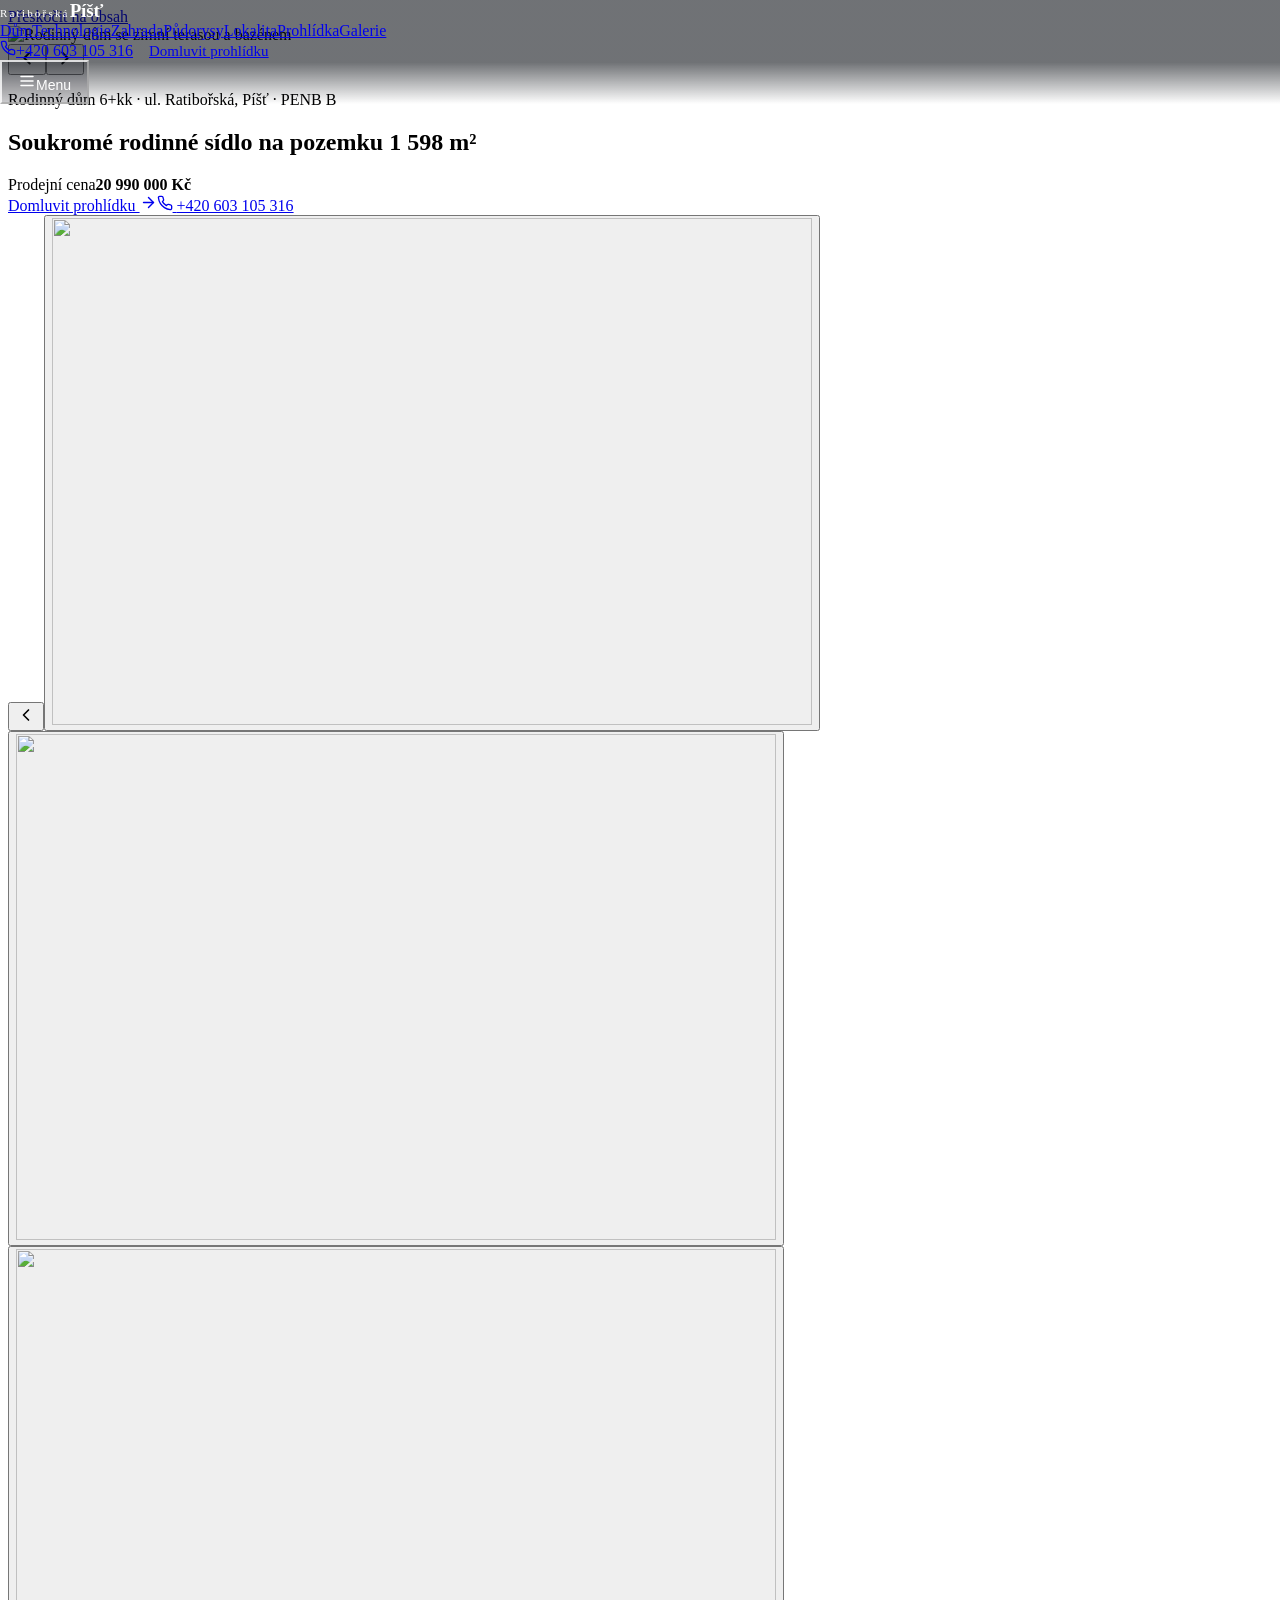
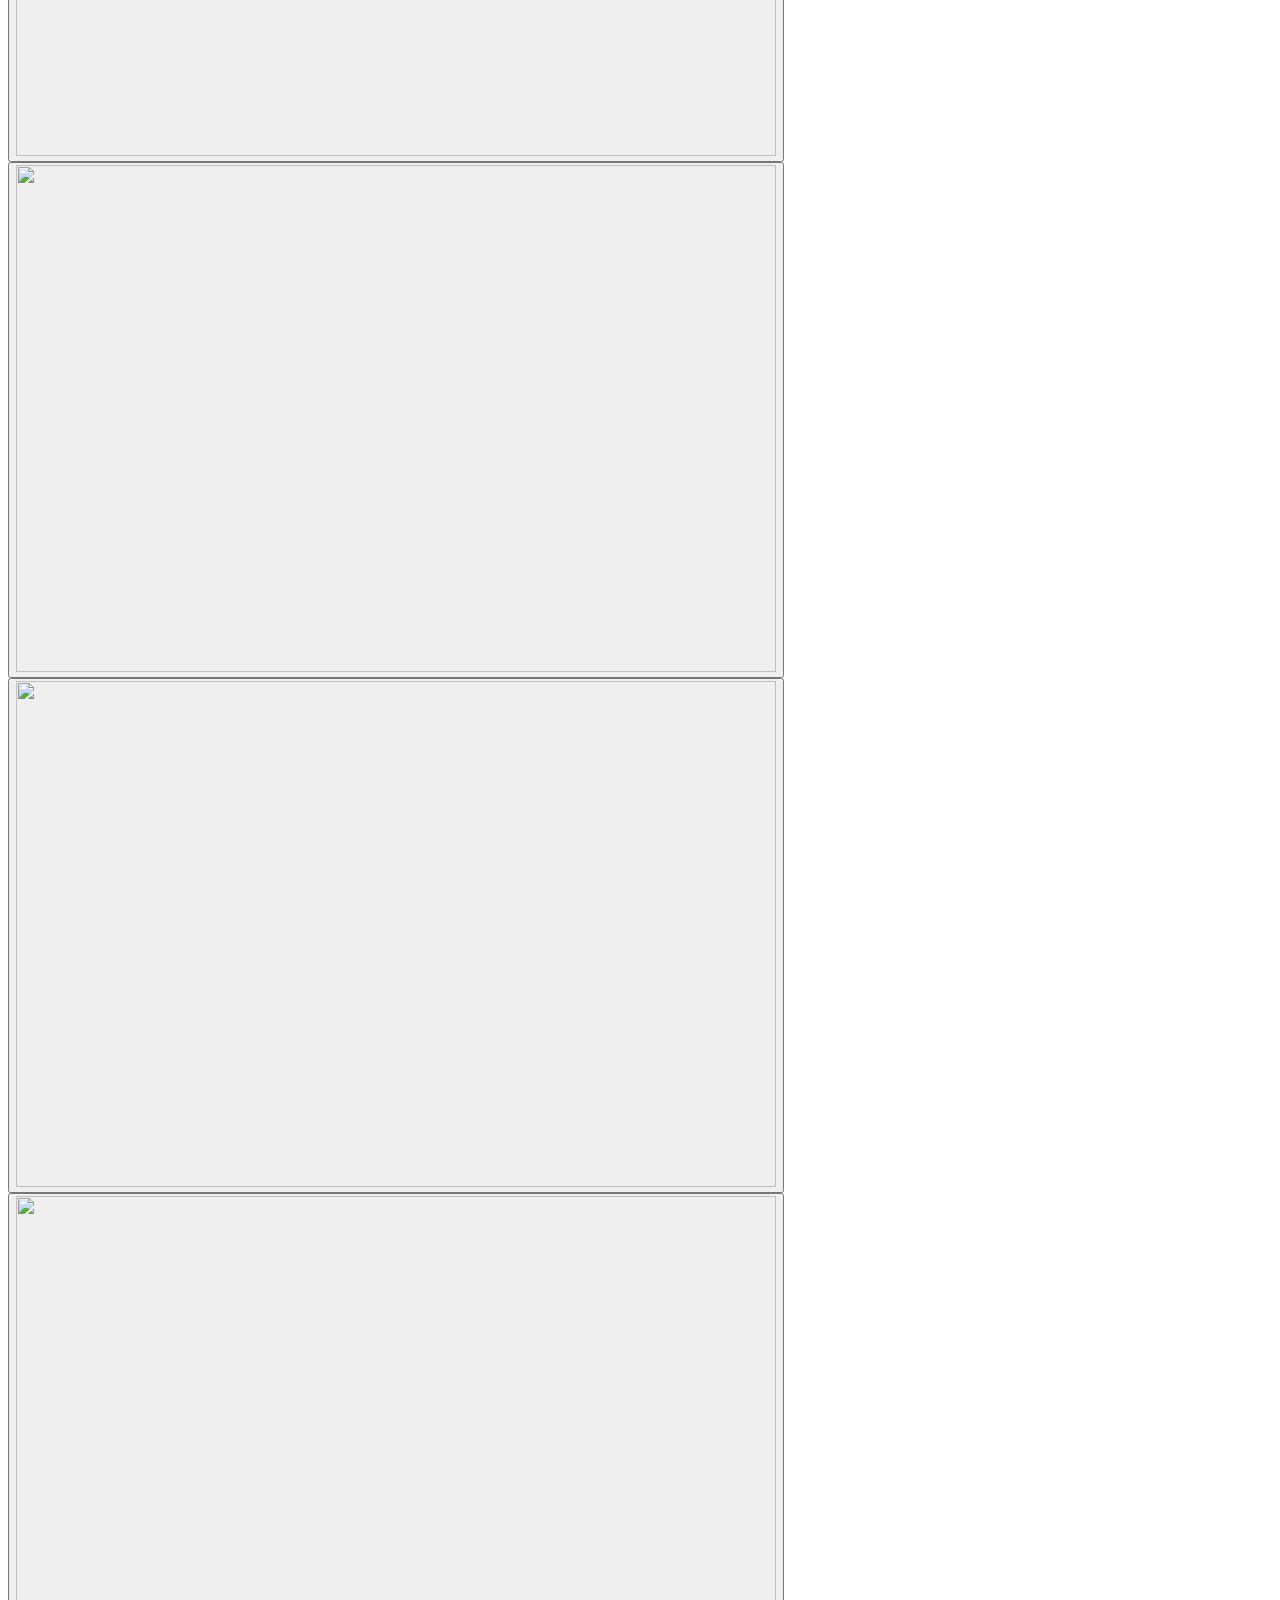
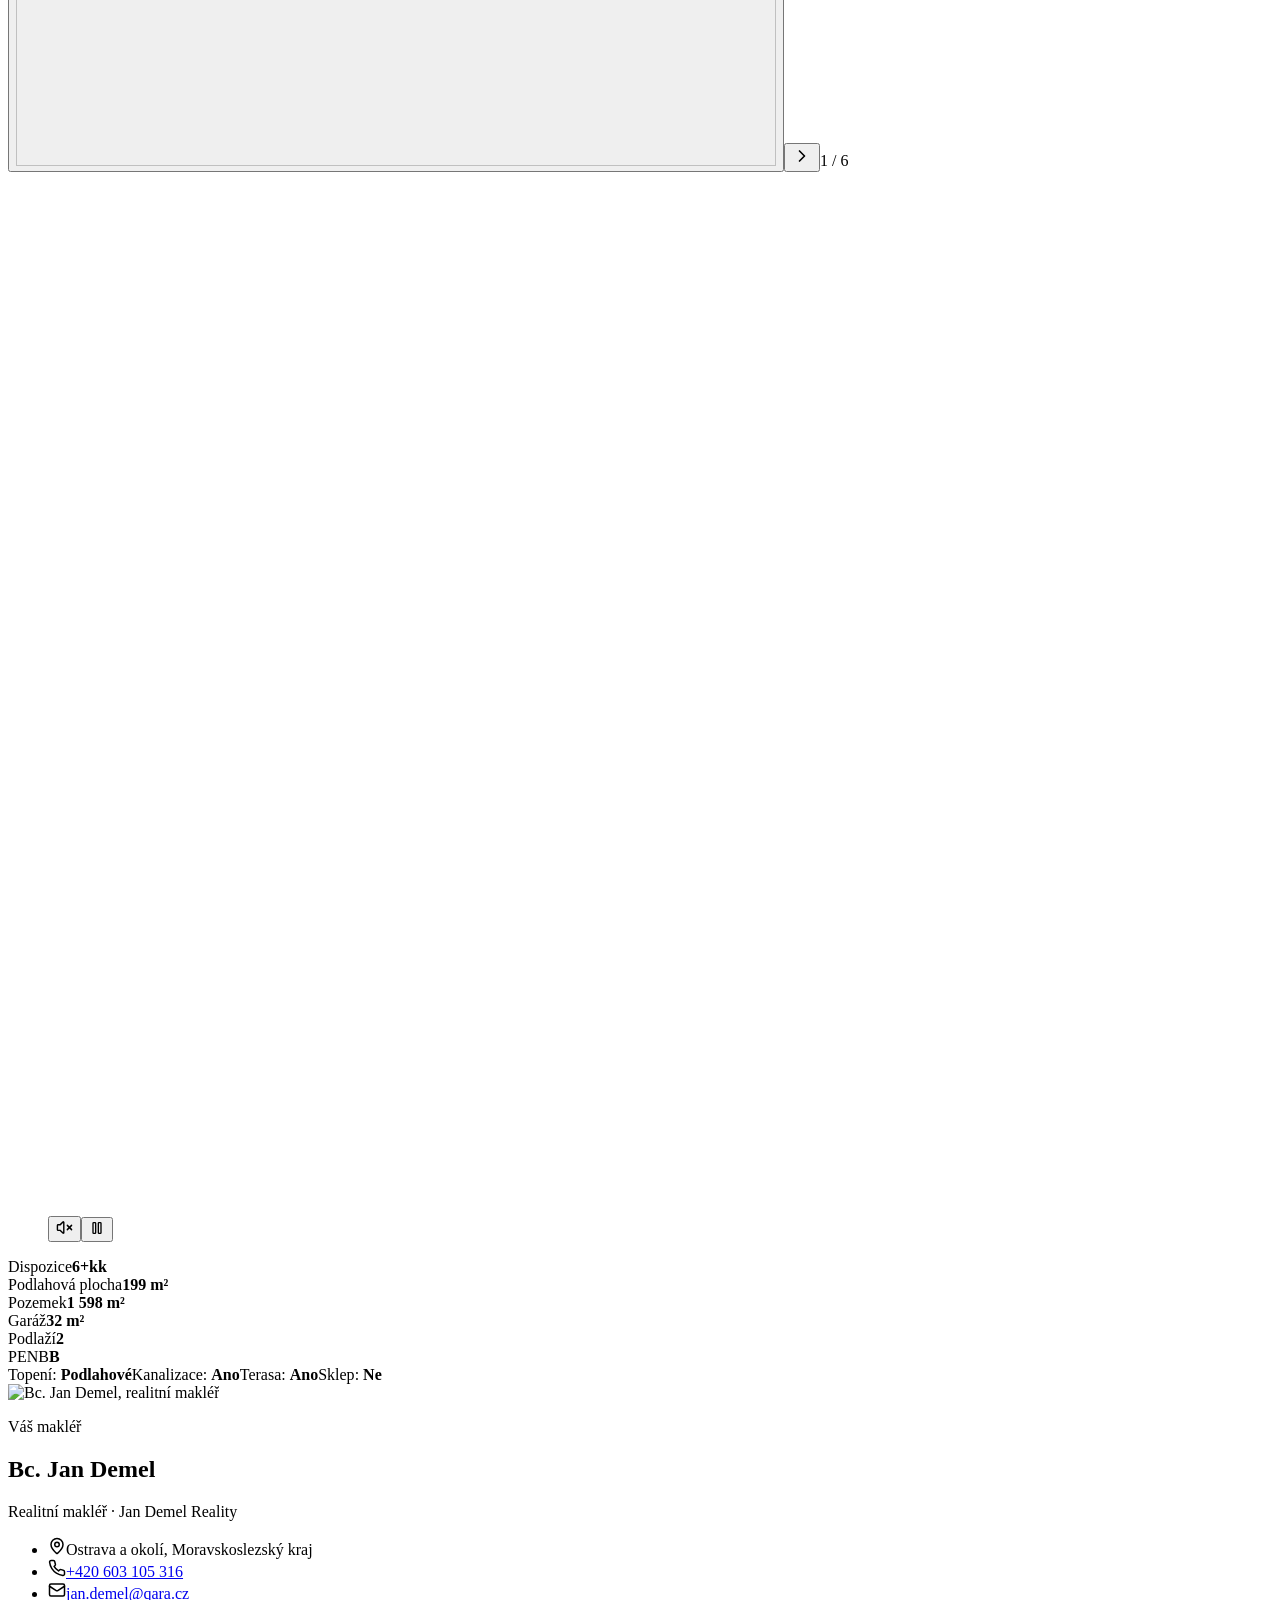
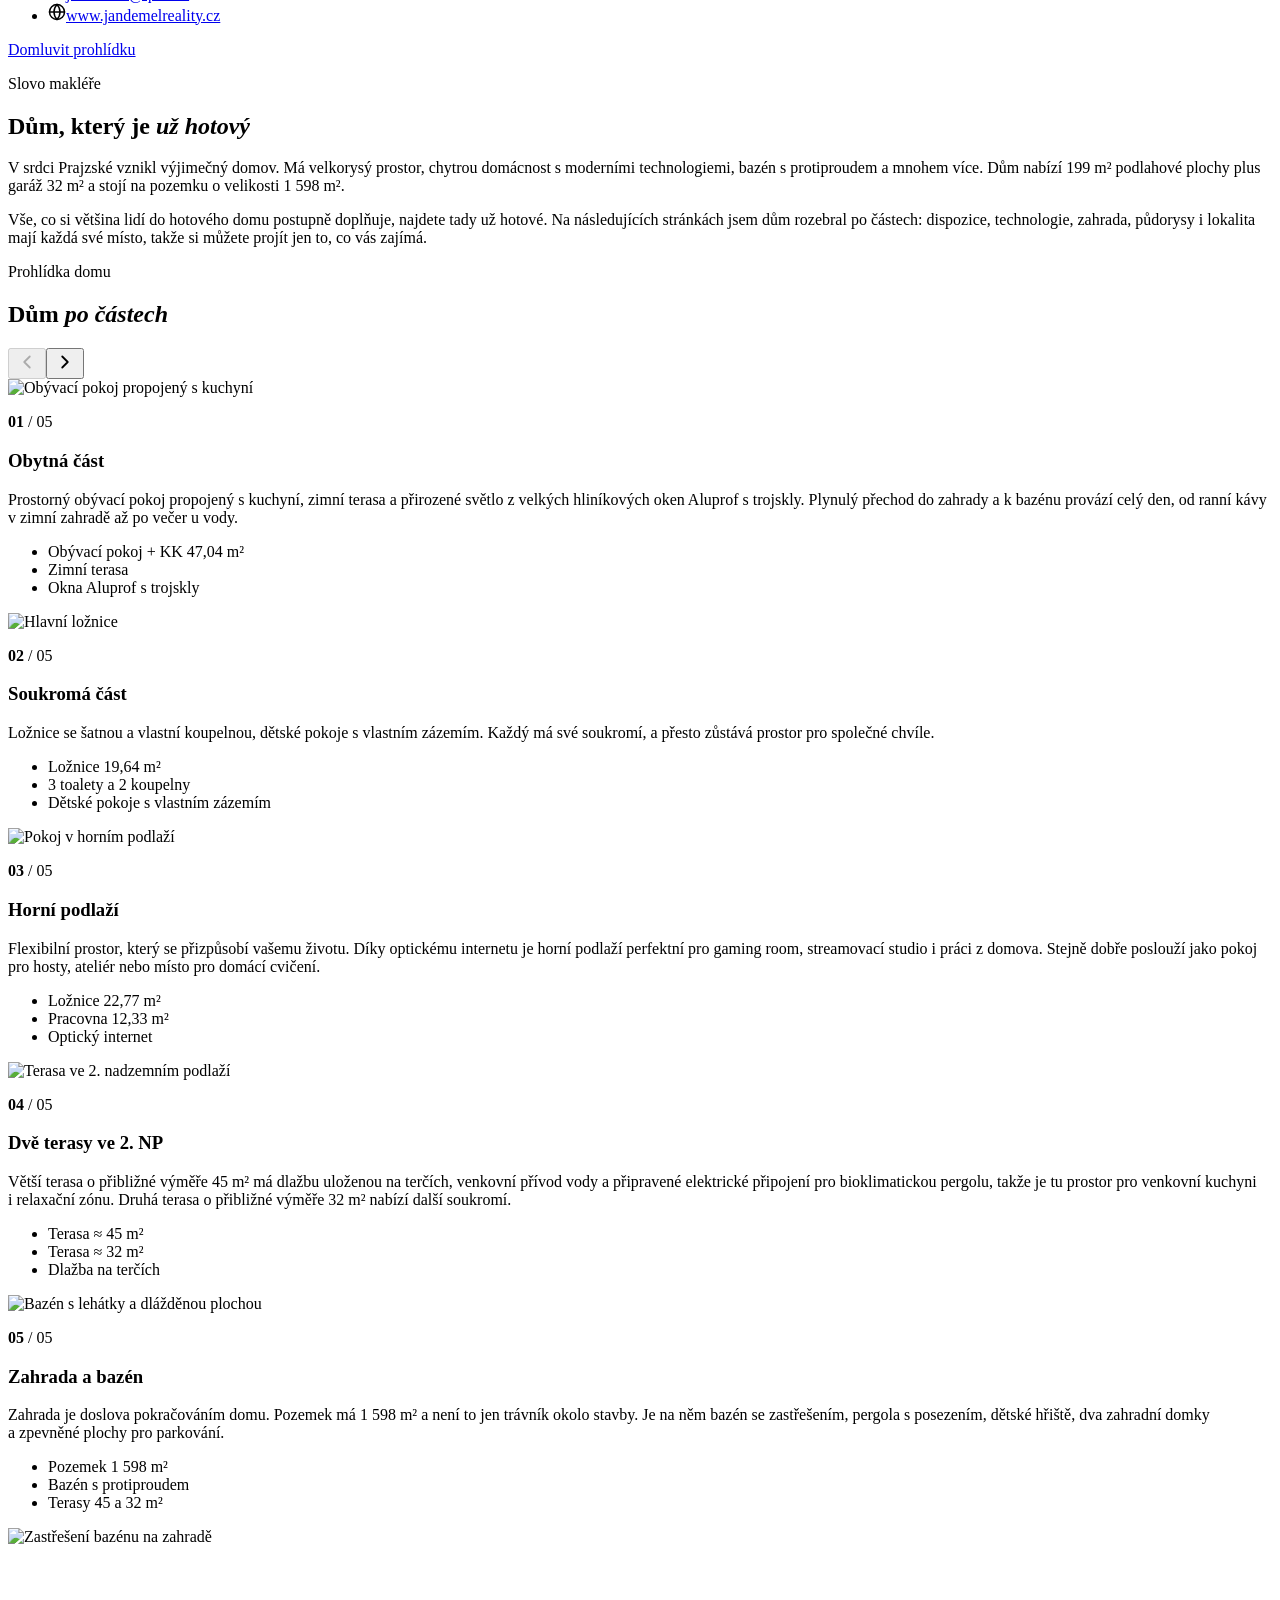
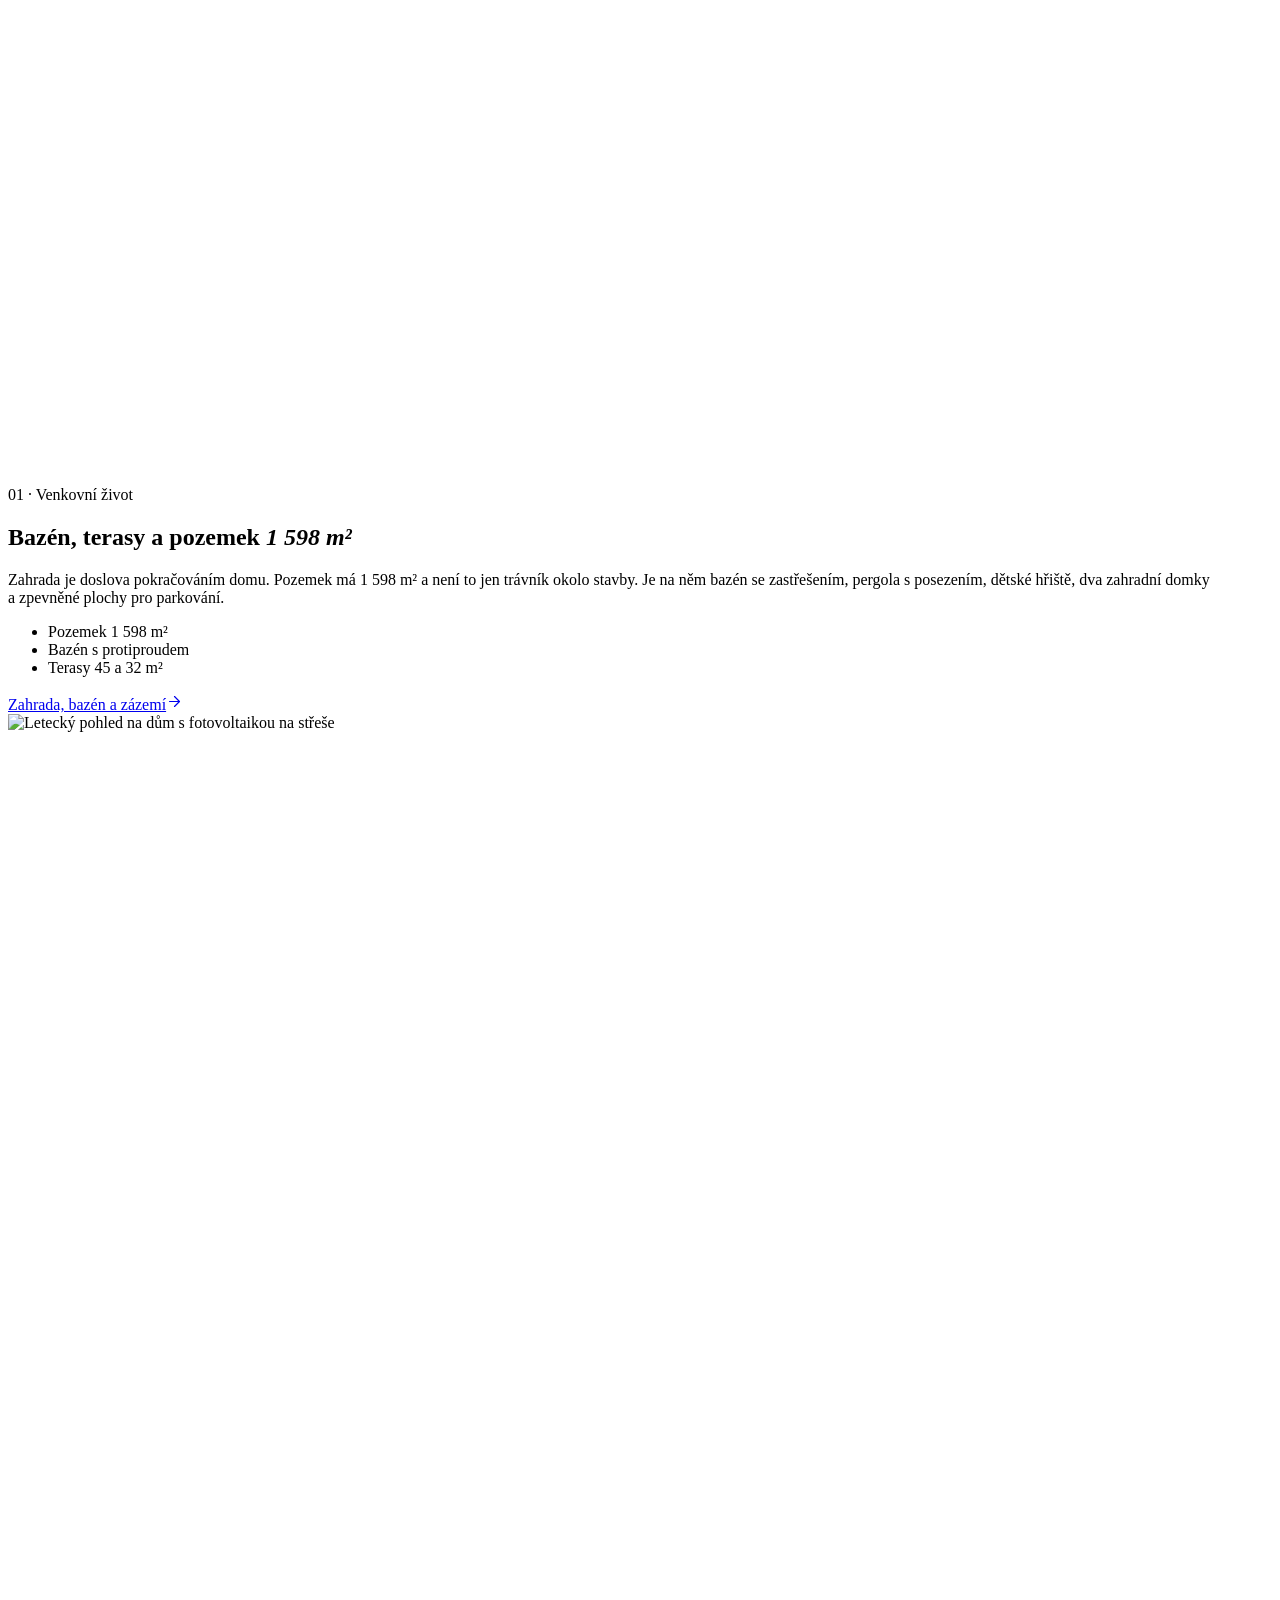
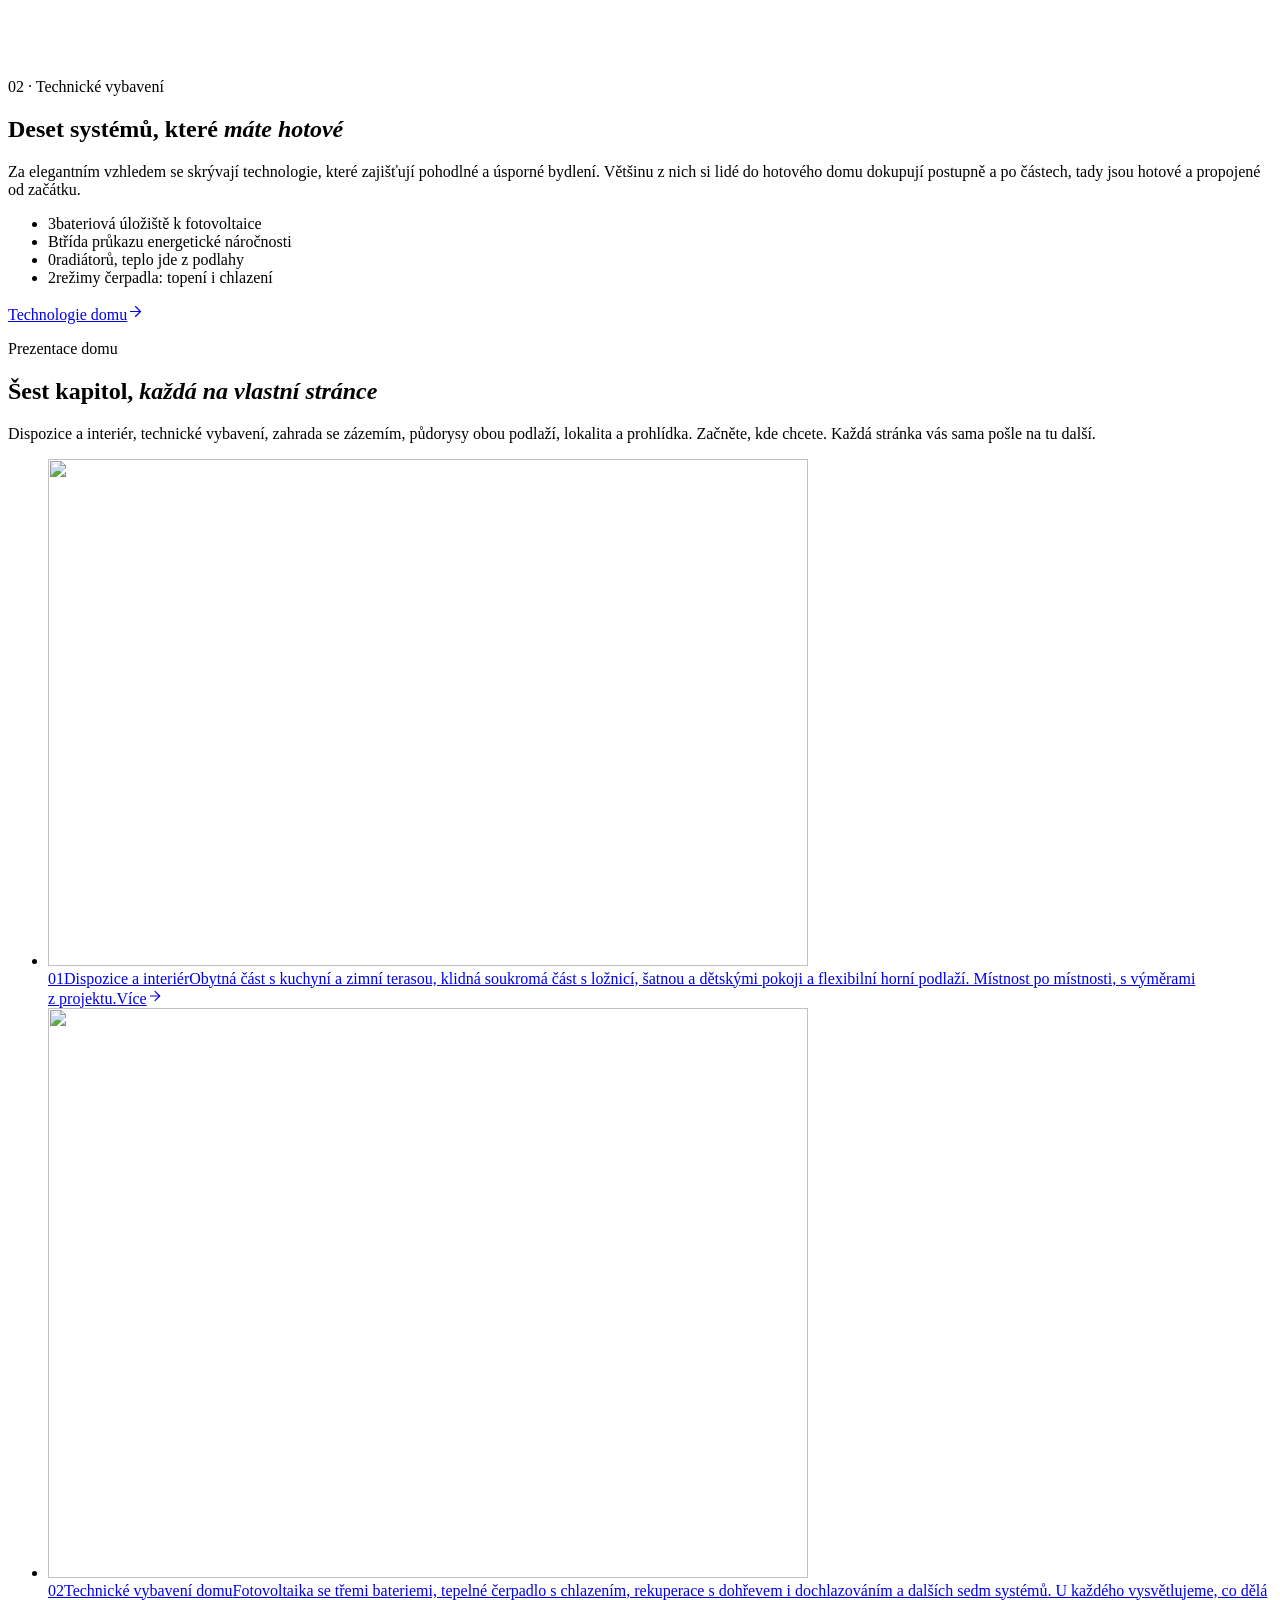
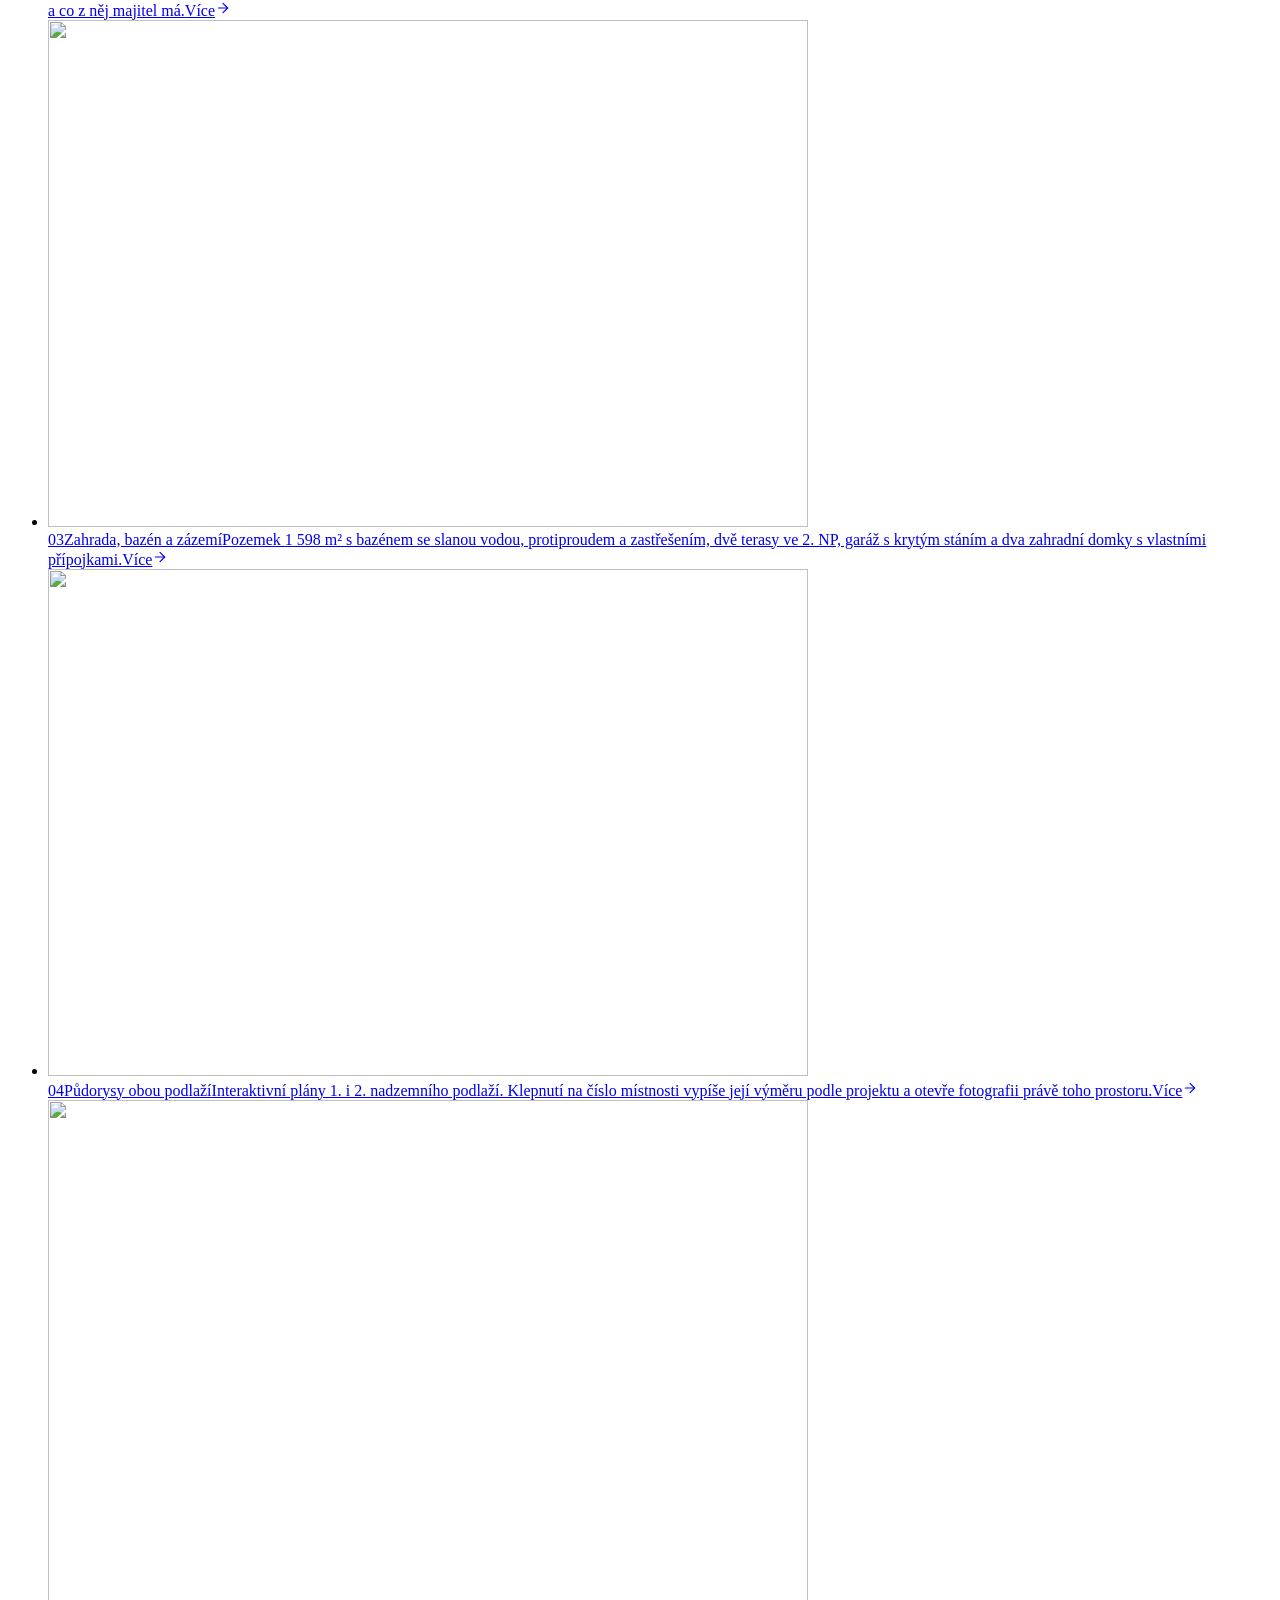
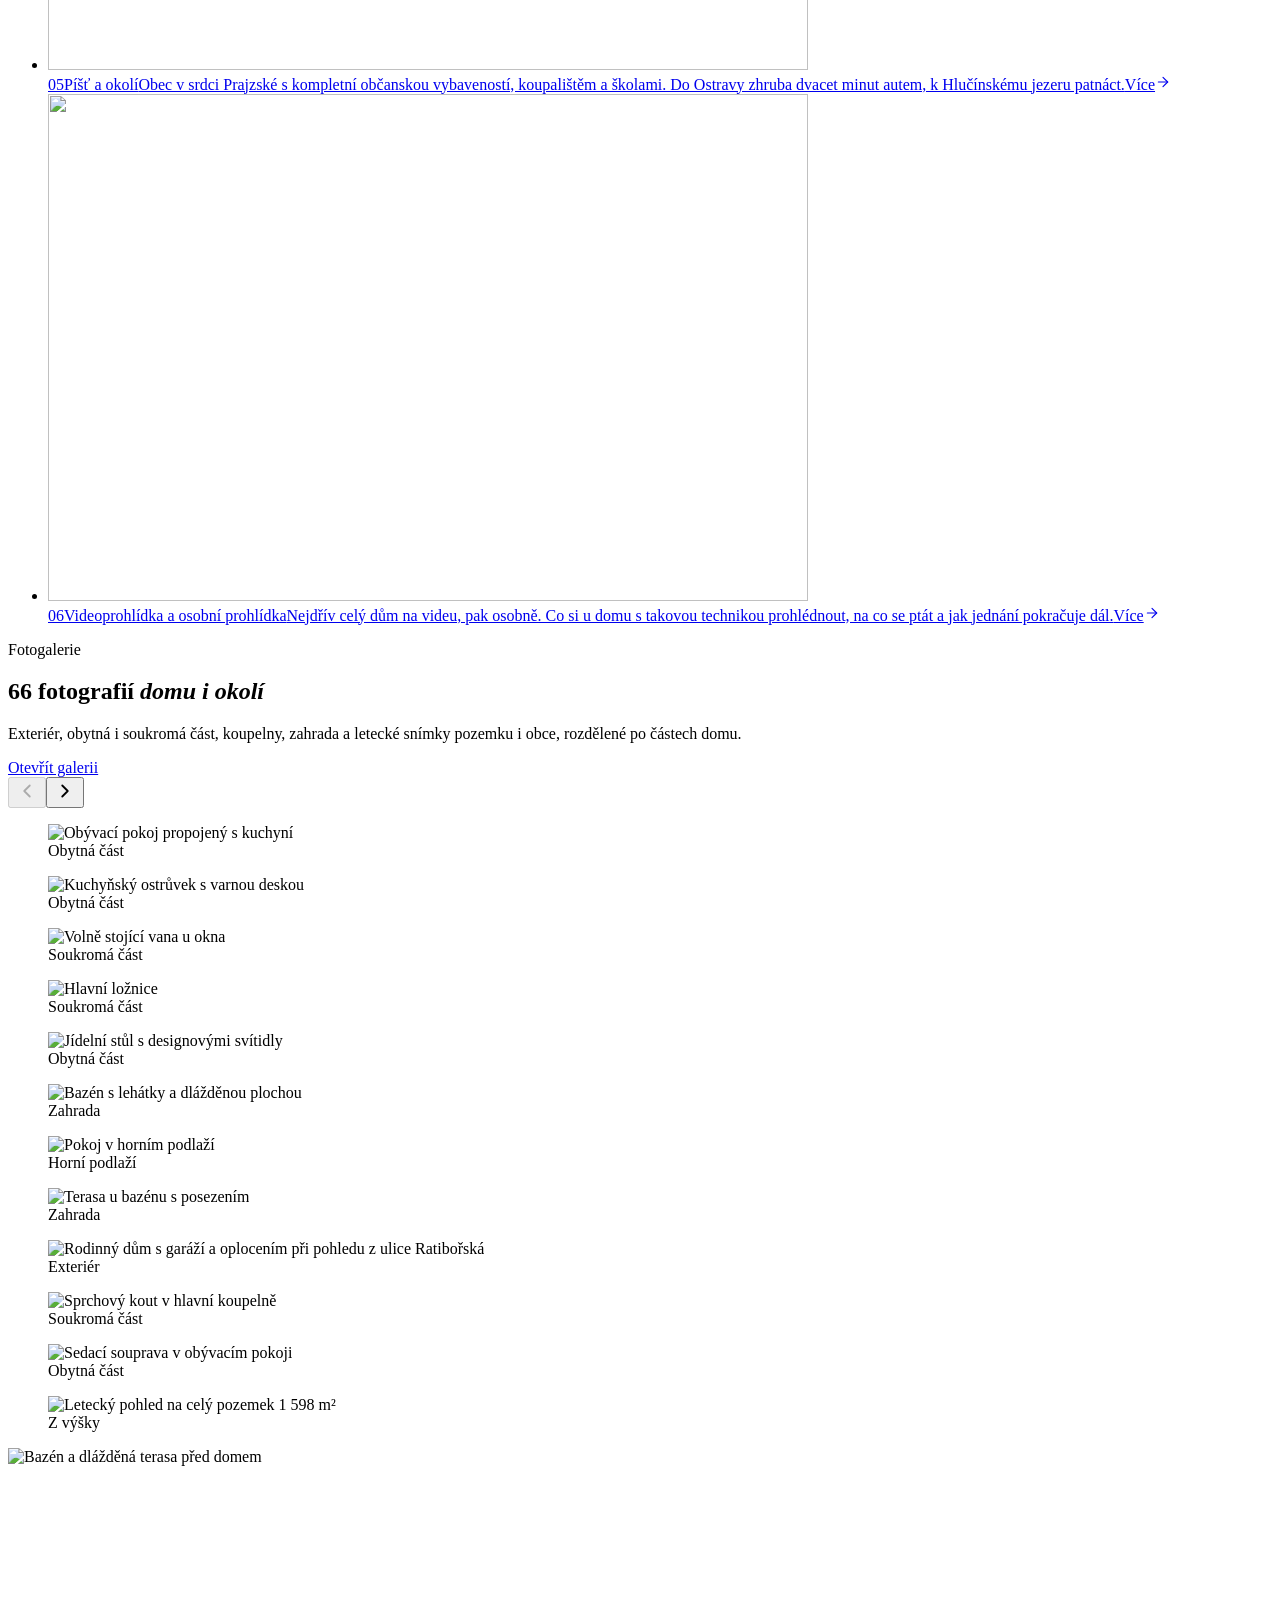
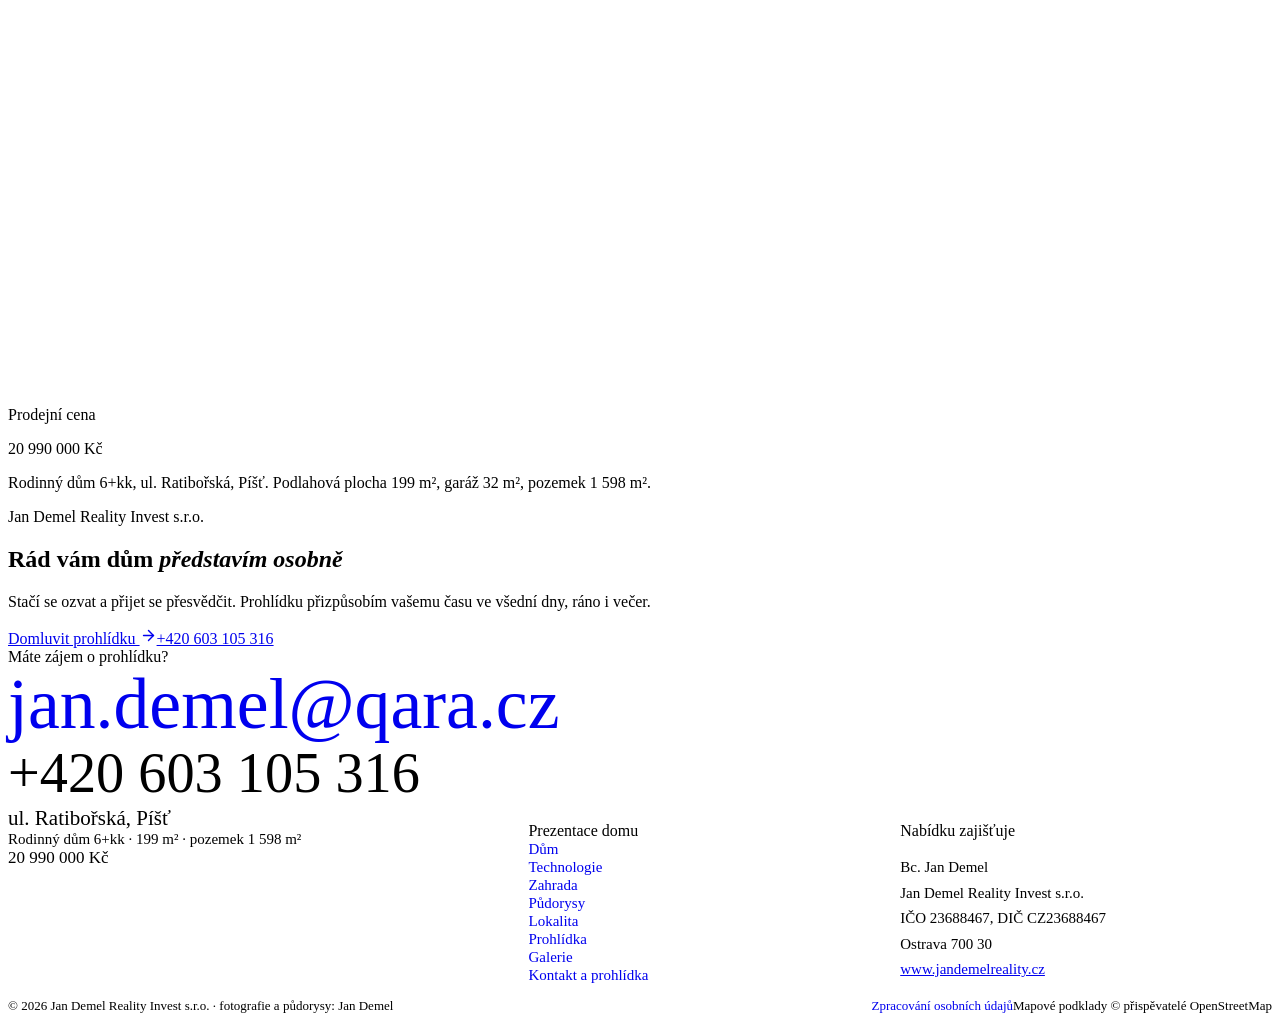
==== commit 236d9974: "Deploy 2026-09-18" ====
--- a/index.html
+++ b/index.html
@@ -1 +1 @@
-<!DOCTYPE html><html lang="cs" class="__variable_2fc70f"><head><meta charSet="utf-8"/><meta name="viewport" content="width=device-width, initial-scale=1"/><link rel="preload" href="/propozice-rdpist-next/_next/static/media/0fdd058fab82a774-s.p.woff2" as="font" crossorigin="" type="font/woff2"/><link rel="preload" as="image" href="/propozice-rdpist-next/images/dum-bazen-hero.jpg"/><link rel="preload" as="image" href="/propozice-rdpist-next/images/s/obyvak-kk.jpg"/><link rel="preload" as="image" href="/propozice-rdpist-next/images/s/kuchyn-ostruvek.jpg"/><link rel="preload" as="image" href="/propozice-rdpist-next/images/s/koupelna-vana.jpg"/><link rel="preload" as="image" href="/propozice-rdpist-next/images/s/loznice.jpg"/><link rel="preload" as="image" href="/propozice-rdpist-next/images/s/jidelna.jpg"/><link rel="preload" as="image" href="/propozice-rdpist-next/images/s/bazen-lehatka.jpg"/><link rel="preload" as="image" href="/propozice-rdpist-next/images/s/pokoj-patro.jpg"/><link rel="preload" as="image" href="/propozice-rdpist-next/images/s/zahrada-terasa.jpg"/><link rel="preload" as="image" href="/propozice-rdpist-next/images/s/dum-ulice-3.jpg"/><link rel="stylesheet" href="/propozice-rdpist-next/_next/static/css/cf8c5cf7bc3b4905.css" data-precedence="next"/><link rel="preload" as="script" fetchPriority="low" href="/propozice-rdpist-next/_next/static/chunks/webpack-e03b02869051885c.js"/><script src="/propozice-rdpist-next/_next/static/chunks/4bd1b696-76baf09600044167.js" async=""></script><script src="/propozice-rdpist-next/_next/static/chunks/517-209a49aa0e4fe21d.js" async=""></script><script src="/propozice-rdpist-next/_next/static/chunks/main-app-b08a7228c4ab14b2.js" async=""></script><script src="/propozice-rdpist-next/_next/static/chunks/app/layout-6d50ae6585a4a8b7.js" async=""></script><script src="/propozice-rdpist-next/_next/static/chunks/377-33bd6f617db89928.js" async=""></script><script src="/propozice-rdpist-next/_next/static/chunks/301-8726e8d0f9b200d8.js" async=""></script><script src="/propozice-rdpist-next/_next/static/chunks/app/page-ddcf4d8388cdf899.js" async=""></script><link rel="preload" as="image" href="/propozice-rdpist-next/images/s/koupelna-sprcha.jpg"/><link rel="preload" as="image" href="/propozice-rdpist-next/images/s/obyvak-sedaci.jpg"/><link rel="preload" as="image" href="/propozice-rdpist-next/images/s/dron-pozemek.jpg"/><meta name="next-size-adjust" content=""/><meta name="theme-color" content="#FFFFFF"/><meta name="color-scheme" content="light"/><title>Rodinný dům 6+kk s bazénem — Píšť, ul. Ratibořská</title><meta name="description" content="Prodej rodinného domu 6+kk v Píšti: 199 m² podlahové plochy, pozemek 1 598 m², bazén s protiproudem, fotovoltaika s bateriemi, garáž a dvě terasy. 20 990 000 Kč."/><meta property="og:title" content="Rodinný dům 6+kk s bazénem — Píšť, ul. Ratibořská"/><meta property="og:description" content="Soukromé rodinné sídlo na pozemku 1 598 m² s bazénem, fotovoltaikou a dvěma terasami. 20 990 000 Kč."/><meta property="og:locale" content="cs_CZ"/><meta property="og:type" content="website"/><meta name="twitter:card" content="summary"/><meta name="twitter:title" content="Rodinný dům 6+kk s bazénem — Píšť, ul. Ratibořská"/><meta name="twitter:description" content="Soukromé rodinné sídlo na pozemku 1 598 m² s bazénem, fotovoltaikou a dvěma terasami. 20 990 000 Kč."/><script src="/propozice-rdpist-next/_next/static/chunks/polyfills-42372ed130431b0a.js" noModule=""></script></head><body><script type="application/ld+json">{"@context":"https://schema.org","@graph":[{"@type":"RealEstateListing","name":"Prodej rodinného domu 6+kk — ul. Ratibořská, Píšť","description":"Rodinný dům 6+kk s bazénem, fotovoltaikou a pozemkem 1 598 m² v obci Píšť.","offers":{"@type":"Offer","price":20990000,"priceCurrency":"CZK","availability":"https://schema.org/InStock","seller":{"@type":"RealEstateAgent","name":"Jan Demel Reality Invest s.r.o."}},"about":{"@type":"SingleFamilyResidence","name":"Rodinný dům 6+kk, Píšť","numberOfRooms":6,"numberOfBathroomsTotal":2,"floorSize":{"@type":"QuantitativeValue","value":199,"unitCode":"MTK"},"address":{"@type":"PostalAddress","streetAddress":"Ratibořská","addressLocality":"Píšť","postalCode":"747 18","addressCountry":"CZ"},"geo":{"@type":"GeoCoordinates","latitude":49.979254,"longitude":18.195084}}},{"@type":"RealEstateAgent","name":"Jan Demel Reality Invest s.r.o.","alternateName":"Bc. Jan Demel","telephone":"+420603105316","email":"jan.demel@qara.cz","url":"https://jandemelreality.cz","identifier":"23688467","vatID":"CZ23688467","address":{"@type":"PostalAddress","addressLocality":"Ostrava","postalCode":"700 30","addressCountry":"CZ"},"areaServed":{"@type":"Place","name":"Moravskoslezský kraj"}}]}</script><a href="#obsah" class="skip-link">Přeskočit na obsah</a><header style="position:fixed;top:0;left:0;right:0;z-index:50;transform:translateY(0);transition:transform 300ms var(--ease-panel), background-color 320ms var(--ease-vstup), box-shadow 320ms var(--ease-vstup), color 320ms var(--ease-vstup);background:transparent;backdrop-filter:none;-webkit-backdrop-filter:none;box-shadow:none;color:#FFFFFF;text-shadow:0 1px 14px rgba(0,0,0,0.45)"><span aria-hidden="true" style="position:absolute;left:0;right:0;top:0;height:168px;pointer-events:none;background:linear-gradient(to bottom, rgba(14,16,19,0.72) 0%, rgba(14,16,19,0.36) 46%, rgba(14,16,19,0) 100%)"></span><div class="wrap-siroky hlavicka-vnitrek" style="position:relative"><a style="display:flex;align-items:center;gap:var(--sp-3);text-decoration:none;color:inherit" href="/propozice-rdpist-next/"><span class="znacka-text"><span class="mono" style="font-size:11px;letter-spacing:0.2em">Ratibořská</span><span style="font-family:var(--ff-display);font-size:19px;letter-spacing:-0.01em">Píšť</span></span></a><nav class="nav-odkazy desktop-nav" aria-label="Hlavní navigace"><a href="/propozice-rdpist-next/dum/">Dům</a><a href="/propozice-rdpist-next/technologie/">Technologie</a><a href="/propozice-rdpist-next/zahrada/">Zahrada</a><a href="/propozice-rdpist-next/pudorysy/">Půdorysy</a><a href="/propozice-rdpist-next/lokalita/">Lokalita</a><a href="/propozice-rdpist-next/prohlidka/">Prohlídka</a><a href="/propozice-rdpist-next/galerie/">Galerie</a></nav><div class="desktop-nav nav-akce"><a href="tel:+420603105316" class="mono" style="text-decoration:none;font-size:13px;letter-spacing:0.08em;display:flex;align-items:center;gap:8px"><svg xmlns="http://www.w3.org/2000/svg" width="15" height="15" viewBox="0 0 24 24" fill="none" stroke="currentColor" stroke-width="1.6" stroke-linecap="round" stroke-linejoin="round" class="lucide lucide-phone" aria-hidden="true"><path d="M22 16.92v3a2 2 0 0 1-2.18 2 19.79 19.79 0 0 1-8.63-3.07 19.5 19.5 0 0 1-6-6 19.79 19.79 0 0 1-3.07-8.67A2 2 0 0 1 4.11 2h3a2 2 0 0 1 2 1.72 12.84 12.84 0 0 0 .7 2.81 2 2 0 0 1-.45 2.11L8.09 9.91a16 16 0 0 0 6 6l1.27-1.27a2 2 0 0 1 2.11-.45 12.84 12.84 0 0 0 2.81.7A2 2 0 0 1 22 16.92z"></path></svg>+420 603 105 316</a><a class="btn btn-na-fotce" style="min-height:44px;padding:10px 20px;font-size:15px;text-shadow:none" href="/propozice-rdpist-next/kontakt/">Domluvit prohlídku</a></div><button type="button" class="hamburger btn btn-druhy" aria-expanded="false" aria-controls="mobilni-menu" style="min-height:44px;padding:10px 14px;color:inherit;border-color:rgba(255,255,255,0.5)"><svg xmlns="http://www.w3.org/2000/svg" width="18" height="18" viewBox="0 0 24 24" fill="none" stroke="currentColor" stroke-width="2" stroke-linecap="round" stroke-linejoin="round" class="lucide lucide-menu" aria-hidden="true"><line x1="4" x2="20" y1="12" y2="12"></line><line x1="4" x2="20" y1="6" y2="6"></line><line x1="4" x2="20" y1="18" y2="18"></line></svg><span style="font-size:14px">Menu</span></button></div></header><main id="obsah"><section class="kino" aria-label="Rodinný dům 6+kk, ul. Ratibořská, Píšť"><div class="kino-lep"><div class="kino-ram"><div class="kino-snimek je-videt"><img src="/propozice-rdpist-next/images/dum-bazen-hero.jpg" alt="Rodinný dům se zimní terasou a bazénem" width="1500" height="1000" decoding="async" loading="eager" fetchpriority="high" style="--fp:50% 62%;animation-delay:0s"/></div><div class="kino-zavoj" aria-hidden="true"></div><div class="kino-obsah"><div class="wrap-siroky"><p class="mono kino-misto kino-vstup kino-vstup--1">Rodinný dům<!-- --> <!-- -->6+kk<!-- --> · <!-- -->ul. Ratibořská<!-- -->, <!-- -->Píšť<span class="jen-desktop"> · PENB <!-- -->B</span></p><h1 class="display"><span class="radek"><span>Soukromé rodinné sídlo</span></span><span class="radek"><span>na pozemku<!-- --> <b class="tnum">1 598<!-- --> m²</b></span></span></h1><div class="kino-spod kino-vstup kino-vstup--2"><div class="kino-cena"><span class="mono kino-cena-popis">Prodejní cena</span><strong class="tnum kino-cena-cislo">20 990 000 Kč</strong></div><div class="kino-akce"><a class="btn btn-hlavni" href="/propozice-rdpist-next/kontakt/">Domluvit prohlídku <svg xmlns="http://www.w3.org/2000/svg" width="17" height="17" viewBox="0 0 24 24" fill="none" stroke="currentColor" stroke-width="2" stroke-linecap="round" stroke-linejoin="round" class="lucide lucide-arrow-right" aria-hidden="true"><path d="M5 12h14"></path><path d="m12 5 7 7-7 7"></path></svg></a><a class="btn btn-obrys-bily" href="/propozice-rdpist-next/prohlidka/"><svg xmlns="http://www.w3.org/2000/svg" width="16" height="16" viewBox="0 0 24 24" fill="none" stroke="currentColor" stroke-width="2" stroke-linecap="round" stroke-linejoin="round" class="lucide lucide-play" aria-hidden="true"><polygon points="6 3 20 12 6 21 6 3"></polygon></svg> Videoprohlídka</a></div></div><div class="kino-ticky" aria-hidden="true"><span class="kino-ticka je-aktivni"></span><span class="kino-ticka"></span><span class="kino-ticka"></span></div></div></div></div><span class="kino-kota" aria-hidden="true"></span></div></section><section id="dum-v-kostce" class="sekce-parametry" aria-label="Klíčové parametry nemovitosti"><div class="wrap-siroky"><div class="parametry-plat"><div class="parametry-pas"><div class="parametr"><span class="mono nadtitul">Dispozice</span><strong class="display tnum">6+kk</strong></div><div class="parametr"><span class="mono nadtitul">Podlahová plocha</span><strong class="display tnum">199 m²</strong></div><div class="parametr"><span class="mono nadtitul">Pozemek</span><strong class="display tnum">1 598 m²</strong></div><div class="parametr"><span class="mono nadtitul">Garáž</span><strong class="display tnum">32 m²</strong></div><div class="parametr"><span class="mono nadtitul">Podlaží</span><strong class="display tnum">2</strong></div><div class="parametr"><span class="mono nadtitul">PENB</span><strong class="display tnum">B</strong></div></div><div class="parametry-doplnek"><span class="mono">Topení<!-- -->: <b style="color:var(--ink)">Podlahové</b></span><span class="mono">Kanalizace<!-- -->: <b style="color:var(--ink)">Ano</b></span><span class="mono">Terasa<!-- -->: <b style="color:var(--ink)">Ano</b></span><span class="mono">Sklep<!-- -->: <b style="color:var(--ink)">Ne</b></span></div></div></div></section><section class="sekce-uzka" aria-labelledby="slovo-nadpis"><div class="wrap-siroky slovo-mrizka"><div class="slovo-znak"><p class="mono nadtitul">Slovo makléře</p><h2 id="slovo-nadpis" class="display h-1 slovo-nadpis">Dům, který je <em>už hotový</em></h2><p class="slovo-podpis"><b>Bc. Jan Demel</b><span>Jan Demel Reality Invest s.r.o.</span></p></div><div class="slovo-proza"><p class="lead">V srdci Prajzské vznikl výjimečný domov. Má velkorysý prostor, chytrou domácnost s moderními technologiemi, bazén s protiproudem a mnohem více. Dům nabízí 199 m² podlahové plochy plus garáž 32 m² a stojí na pozemku o velikosti 1 598 m².</p><p class="text">Vše, co si většina lidí do hotového domu postupně doplňuje, najdete tady už hotové. Na následujících stránkách jsem dům rozebral po částech — dispozice, technologie, zahrada, půdorysy i lokalita mají každá své místo, takže si můžete projít jen to, co vás zajímá.</p></div></div></section><section class="tour" aria-labelledby="tour-titul" style="height:calc(5 * var(--tour-krok, 76svh) + 100svh)"><div class="tour-lep"><div class="tour-scena" aria-hidden="true"><div class="tour-snimek" style="--vid:1;--fp:50% 52%"><img src="/propozice-rdpist-next/images/obyvak-kk.jpg" alt="" width="1500" height="1000" loading="lazy" decoding="async"/></div><div class="tour-snimek" style="--vid:0;--fp:50% 54%"><img src="/propozice-rdpist-next/images/loznice.jpg" alt="" width="1500" height="1000" loading="lazy" decoding="async"/></div><div class="tour-snimek" style="--vid:0;--fp:50% 56%"><img src="/propozice-rdpist-next/images/pokoj-patro.jpg" alt="" width="1500" height="1000" loading="lazy" decoding="async"/></div><div class="tour-snimek" style="--vid:0;--fp:50% 58%"><img src="/propozice-rdpist-next/images/terasa-2np.jpg" alt="" width="1500" height="1000" loading="lazy" decoding="async"/></div><div class="tour-snimek" style="--vid:0;--fp:50% 56%"><img src="/propozice-rdpist-next/images/bazen-lehatka.jpg" alt="" width="1280" height="853" loading="lazy" decoding="async"/></div></div><div class="tour-zavoj" aria-hidden="true"></div><ul class="tour-osa" aria-hidden="true"><li class="je-tady" style="--stav:1"><span class="tour-osa-pruh"><i></i></span><span class="tour-osa-jmeno">Obytná</span></li><li style="--stav:0"><span class="tour-osa-pruh"><i></i></span><span class="tour-osa-jmeno">Soukromá</span></li><li style="--stav:0"><span class="tour-osa-pruh"><i></i></span><span class="tour-osa-jmeno">Patro</span></li><li style="--stav:0"><span class="tour-osa-pruh"><i></i></span><span class="tour-osa-jmeno">Terasy</span></li><li style="--stav:0"><span class="tour-osa-pruh"><i></i></span><span class="tour-osa-jmeno">Zahrada</span></li></ul><div class="tour-obsah"><div class="wrap-siroky"><h2 id="tour-titul" class="jen-pro-ctecku">Prohlídka domu po částech</h2><div class="tour-text"><div class="tour-karta je-vpredu" style="--vid:1"><p class="tour-cislo mono"><b class="tnum">01</b> / <!-- -->05<!-- --> · Prohlídka domu</p><h3 class="display tour-nadpis">Obytná část</h3><p class="tour-proza">Prostorný obývací pokoj propojený s kuchyní, zimní terasa a přirozené světlo z velkých hliníkových oken Aluprof s trojskly. Plynulý přechod do zahrady a k bazénu — od ranní kávy v zimní zahradě až po večer u vody.</p><ul class="tour-fakta"><li>Obývací pokoj + KK 47,04 m²</li><li>Zimní terasa</li><li>Okna Aluprof s trojskly</li></ul></div><div class="tour-karta" style="--vid:0"><p class="tour-cislo mono"><b class="tnum">02</b> / <!-- -->05<!-- --> · Prohlídka domu</p><h3 class="display tour-nadpis">Soukromá část</h3><p class="tour-proza">Ložnice se šatnou a vlastní koupelnou, dětské pokoje s vlastním zázemím. Každý má své soukromí — a přesto zůstává prostor pro společné chvíle.</p><ul class="tour-fakta"><li>Ložnice 19,64 m²</li><li>3 toalety a 2 koupelny</li><li>Dětské pokoje s vlastním zázemím</li></ul></div><div class="tour-karta" style="--vid:0"><p class="tour-cislo mono"><b class="tnum">03</b> / <!-- -->05<!-- --> · Prohlídka domu</p><h3 class="display tour-nadpis">Horní podlaží</h3><p class="tour-proza">Flexibilní prostor, který se přizpůsobí vašemu životu. Díky optickému internetu je horní podlaží perfektní pro gaming room, streamovací studio i práci z domova — stejně dobře poslouží jako pokoj pro hosty, ateliér nebo místo pro domácí cvičení.</p><ul class="tour-fakta"><li>Ložnice 22,77 m²</li><li>Pracovna 12,33 m²</li><li>Optický internet</li></ul></div><div class="tour-karta" style="--vid:0"><p class="tour-cislo mono"><b class="tnum">04</b> / <!-- -->05<!-- --> · Prohlídka domu</p><h3 class="display tour-nadpis">Dvě terasy ve 2. NP</h3><p class="tour-proza">Větší terasa o přibližné výměře 45 m² má dlažbu uloženou na terčích, venkovní přívod vody a připravené elektrické připojení pro bioklimatickou pergolu — prostor pro venkovní kuchyni i relaxační zónu. Druhá terasa o přibližné výměře 32 m² nabízí další soukromí.</p><ul class="tour-fakta"><li>Terasa ≈ 45 m²</li><li>Terasa ≈ 32 m²</li><li>Dlažba na terčích</li></ul></div><div class="tour-karta" style="--vid:0"><p class="tour-cislo mono"><b class="tnum">05</b> / <!-- -->05<!-- --> · Prohlídka domu</p><h3 class="display tour-nadpis">Zahrada a bazén</h3><p class="tour-proza">Zahrada je doslova pokračováním domu. Pozemek má 1 598 m² a není to jen trávník okolo stavby — je na něm bazén se zastřešením, pergola s posezením, dětské hřiště, dva zahradní domky a zpevněné plochy pro parkování.</p><ul class="tour-fakta"><li>Pozemek 1 598 m²</li><li>Bazén s protiproudem</li><li>Terasy 45 a 32 m²</li></ul></div></div></div></div><span class="tour-pruh-spodni" aria-hidden="true"><i></i></span></div></section><section class="sekce-uzka" aria-labelledby="zahrada-nadpis"><div class="wrap-siroky"><div class="pruh-plny"><div class="foto-ram paralax" style="aspect-ratio:21 / 9"><img src="/propozice-rdpist-next/images/bazen-zastreseni.jpg" alt="Zastřešení bazénu na zahradě" width="1280" height="853" loading="lazy" decoding="async" style="object-position:center 58%"/></div><div class="pruh-deska-obal"><div class="pruh-deska"><p class="mono nadtitul"><span class="tnum">01</span> · Venkovní život</p><h2 id="zahrada-nadpis" class="display h-2 hlava-nadpis">Bazén, terasy a pozemek<!-- --> <em class="tnum">1 598<!-- --> m²</em></h2><p class="text" style="margin-top:var(--sp-4)">Zahrada je doslova pokračováním domu. Pozemek má 1 598 m² a není to jen trávník okolo stavby — je na něm bazén se zastřešením, pergola s posezením, dětské hřiště, dva zahradní domky a zpevněné plochy pro parkování.</p><ul class="vyzdvih-fakta" style="margin-top:var(--sp-5)"><li class="tnum">Pozemek 1 598 m²</li><li class="tnum">Bazén s protiproudem</li><li class="tnum">Terasy 45 a 32 m²</li></ul><a class="vyzdvih-odkaz" style="margin-top:var(--sp-5)" href="/propozice-rdpist-next/zahrada/">Zahrada, bazén a zázemí<svg xmlns="http://www.w3.org/2000/svg" width="17" height="17" viewBox="0 0 24 24" fill="none" stroke="currentColor" stroke-width="1.7" stroke-linecap="round" stroke-linejoin="round" class="lucide lucide-arrow-right" aria-hidden="true"><path d="M5 12h14"></path><path d="m12 5 7 7-7 7"></path></svg></a></div></div></div></div></section><section class="sekce-vyzdvih"><div class="wrap-siroky vyzdvih vyzdvih--obraceny"><div class="vyzdvih-foto"><div class="foto-ram foto-zoom" style="aspect-ratio:4 / 3"><img src="/propozice-rdpist-next/images/dron-dum.jpg" alt="Letecký pohled na dům s fotovoltaikou na střeše" width="1080" height="810" decoding="async" loading="lazy"/></div></div><div class="vyzdvih-text"><div class="vyzdvih-hlava"><p class="mono nadtitul"><span class="tnum">02</span> · <!-- -->Technické vybavení</p><h2 class="display h-2 vyzdvih-nadpis">Deset systémů, které <em>máte hotové</em></h2></div><p class="text vyzdvih-proza">Za elegantním vzhledem se skrývají technologie, které zajišťují pohodlné a úsporné bydlení. Většinu z nich si lidé do hotového domu dokupují postupně a po částech — tady jsou hotové a propojené od začátku.</p><ul class="tech-cisla vyzdvih-cisla"><li><span class="display tech-cislo tnum">3</span><span class="tech-cislo-popis">bateriová úložiště k fotovoltaice</span></li><li><span class="display tech-cislo tnum">B</span><span class="tech-cislo-popis">třída průkazu energetické náročnosti</span></li><li><span class="display tech-cislo tnum">0</span><span class="tech-cislo-popis">radiátorů — teplo jde z podlahy</span></li><li><span class="display tech-cislo tnum">2</span><span class="tech-cislo-popis">režimy čerpadla: topení i chlazení</span></li></ul><a class="vyzdvih-odkaz" href="/propozice-rdpist-next/technologie/">Technologie domu<svg xmlns="http://www.w3.org/2000/svg" width="17" height="17" viewBox="0 0 24 24" fill="none" stroke="currentColor" stroke-width="1.7" stroke-linecap="round" stroke-linejoin="round" class="lucide lucide-arrow-right" aria-hidden="true"><path d="M5 12h14"></path><path d="m12 5 7 7-7 7"></path></svg></a></div></div></section><section class="svetla sekce-uzka" aria-labelledby="video-nadpis"><div class="wrap-siroky"><div class="hlava-sekce"><div><p class="mono nadtitul">Videoprohlídka</p><h2 id="video-nadpis" class="display h-1 hlava-nadpis">Projděte si dům <em>na videu</em></h2></div><div><p class="text">Celý dům v jednom záběru — dispozice, materiály i zahrada. Až budete chtít vidět víc, domluvíme prohlídku na místě.</p><a class="btn btn-hlavni sekce-cta" href="/propozice-rdpist-next/prohlidka/">Domluvit prohlídku</a></div></div><div class="video-plat"><div class="foto-ram" style="aspect-ratio:16 / 9;background:var(--bg-4)"><button type="button" class="video-fasada" aria-label="Spustit videoprohlídku na YouTube"><img src="/propozice-rdpist-next/images/dum-bazen-hero.jpg" alt="" width="1500" height="1000" loading="lazy" decoding="async" style="width:100%;height:100%;object-fit:cover"/><span class="video-scrim" aria-hidden="true"></span><span class="video-tlacitko" aria-hidden="true"><svg xmlns="http://www.w3.org/2000/svg" width="22" height="22" viewBox="0 0 24 24" fill="currentColor" stroke="currentColor" stroke-width="1.6" stroke-linecap="round" stroke-linejoin="round" class="lucide lucide-play"><polygon points="6 3 20 12 6 21 6 3"></polygon></svg><span>Spustit videoprohlídku</span></span><span class="mono video-pozn" aria-hidden="true">Po kliknutí se načte přehrávač YouTube (youtube-nocookie.com)</span></button></div></div></div></section><section id="rozcestnik" class="sekce-uzka" aria-labelledby="rozcestnik-nadpis"><div class="wrap-siroky"><div class="hlava-sekce"><div><p class="mono nadtitul">Prezentace domu</p><h2 id="rozcestnik-nadpis" class="display h-1 hlava-nadpis">Šest kapitol, <em>každá na vlastní stránce</em></h2></div><p class="text">Dispozice a interiér, technické vybavení, zahrada se zázemím, půdorysy obou podlaží, lokalita a prohlídka. Začněte, kde chcete — každá stránka vás sama pošle na tu další.</p></div><div class="rozcestnik-obal"><ul class="rozcestnik"><li><a class="rozcestnik-karta" href="/propozice-rdpist-next/dum/"><div class="foto-ram rozcestnik-foto foto-zoom"><img src="/propozice-rdpist-next/images/s/obyvak-kk.jpg" alt="" width="760" height="507" loading="lazy" decoding="async" aria-hidden="true"/></div><div class="rozcestnik-telo"><span class="mono tnum rozcestnik-cislo">01</span><span class="display rozcestnik-nadpis">Dispozice a interiér</span><span class="rozcestnik-perex">Obytná část s kuchyní a zimní terasou, klidná soukromá část s ložnicí, šatnou a dětskými pokoji a flexibilní horní podlaží. Místnost po místnosti, s výměrami z projektu.</span><span class="rozcestnik-vice">Více<svg xmlns="http://www.w3.org/2000/svg" width="16" height="16" viewBox="0 0 24 24" fill="none" stroke="currentColor" stroke-width="1.7" stroke-linecap="round" stroke-linejoin="round" class="lucide lucide-arrow-right" aria-hidden="true"><path d="M5 12h14"></path><path d="m12 5 7 7-7 7"></path></svg></span></div></a></li><li><a class="rozcestnik-karta" href="/propozice-rdpist-next/technologie/"><div class="foto-ram rozcestnik-foto foto-zoom"><img src="/propozice-rdpist-next/images/s/dron-dum.jpg" alt="" width="760" height="570" loading="lazy" decoding="async" aria-hidden="true"/></div><div class="rozcestnik-telo"><span class="mono tnum rozcestnik-cislo">02</span><span class="display rozcestnik-nadpis">Technické vybavení domu</span><span class="rozcestnik-perex">Fotovoltaika se třemi bateriemi, tepelné čerpadlo s chlazením, rekuperace s dohřevem i dochlazováním a dalších sedm systémů. U každého vysvětlujeme, co dělá a co z něj majitel má.</span><span class="rozcestnik-vice">Více<svg xmlns="http://www.w3.org/2000/svg" width="16" height="16" viewBox="0 0 24 24" fill="none" stroke="currentColor" stroke-width="1.7" stroke-linecap="round" stroke-linejoin="round" class="lucide lucide-arrow-right" aria-hidden="true"><path d="M5 12h14"></path><path d="m12 5 7 7-7 7"></path></svg></span></div></a></li><li><a class="rozcestnik-karta" href="/propozice-rdpist-next/zahrada/"><div class="foto-ram rozcestnik-foto foto-zoom"><img src="/propozice-rdpist-next/images/s/bazen-posezeni.jpg" alt="" width="760" height="507" loading="lazy" decoding="async" aria-hidden="true"/></div><div class="rozcestnik-telo"><span class="mono tnum rozcestnik-cislo">03</span><span class="display rozcestnik-nadpis">Zahrada, bazén a zázemí</span><span class="rozcestnik-perex">Pozemek 1 598 m² s bazénem se slanou vodou, protiproudem a zastřešením, dvě terasy ve 2. NP, garáž s krytým stáním a dva zahradní domky s vlastními přípojkami.</span><span class="rozcestnik-vice">Více<svg xmlns="http://www.w3.org/2000/svg" width="16" height="16" viewBox="0 0 24 24" fill="none" stroke="currentColor" stroke-width="1.7" stroke-linecap="round" stroke-linejoin="round" class="lucide lucide-arrow-right" aria-hidden="true"><path d="M5 12h14"></path><path d="m12 5 7 7-7 7"></path></svg></span></div></a></li><li><a class="rozcestnik-karta" href="/propozice-rdpist-next/pudorysy/"><div class="foto-ram rozcestnik-foto foto-zoom"><img src="/propozice-rdpist-next/images/s/schodiste.jpg" alt="" width="760" height="507" loading="lazy" decoding="async" aria-hidden="true"/></div><div class="rozcestnik-telo"><span class="mono tnum rozcestnik-cislo">04</span><span class="display rozcestnik-nadpis">Půdorysy obou podlaží</span><span class="rozcestnik-perex">Interaktivní plány 1. i 2. nadzemního podlaží. Klepnutí na číslo místnosti vypíše její výměru podle projektu a otevře fotografii právě toho prostoru.</span><span class="rozcestnik-vice">Více<svg xmlns="http://www.w3.org/2000/svg" width="16" height="16" viewBox="0 0 24 24" fill="none" stroke="currentColor" stroke-width="1.7" stroke-linecap="round" stroke-linejoin="round" class="lucide lucide-arrow-right" aria-hidden="true"><path d="M5 12h14"></path><path d="m12 5 7 7-7 7"></path></svg></span></div></a></li><li><a class="rozcestnik-karta" href="/propozice-rdpist-next/lokalita/"><div class="foto-ram rozcestnik-foto foto-zoom"><img src="/propozice-rdpist-next/images/s/dron-obec.jpg" alt="" width="760" height="570" loading="lazy" decoding="async" aria-hidden="true"/></div><div class="rozcestnik-telo"><span class="mono tnum rozcestnik-cislo">05</span><span class="display rozcestnik-nadpis">Píšť a okolí</span><span class="rozcestnik-perex">Obec v srdci Prajzské s kompletní občanskou vybaveností, koupalištěm a školami. Do Ostravy zhruba dvacet minut autem, k Hlučínskému jezeru patnáct.</span><span class="rozcestnik-vice">Více<svg xmlns="http://www.w3.org/2000/svg" width="16" height="16" viewBox="0 0 24 24" fill="none" stroke="currentColor" stroke-width="1.7" stroke-linecap="round" stroke-linejoin="round" class="lucide lucide-arrow-right" aria-hidden="true"><path d="M5 12h14"></path><path d="m12 5 7 7-7 7"></path></svg></span></div></a></li><li><a class="rozcestnik-karta" href="/propozice-rdpist-next/prohlidka/"><div class="foto-ram rozcestnik-foto foto-zoom"><img src="/propozice-rdpist-next/images/s/obyvak-jidelna.jpg" alt="" width="760" height="507" loading="lazy" decoding="async" aria-hidden="true"/></div><div class="rozcestnik-telo"><span class="mono tnum rozcestnik-cislo">06</span><span class="display rozcestnik-nadpis">Videoprohlídka a osobní prohlídka</span><span class="rozcestnik-perex">Nejdřív celý dům na videu, pak osobně. Co si u domu s takovou technikou prohlédnout, na co se ptát a jak jednání pokračuje dál.</span><span class="rozcestnik-vice">Více<svg xmlns="http://www.w3.org/2000/svg" width="16" height="16" viewBox="0 0 24 24" fill="none" stroke="currentColor" stroke-width="1.7" stroke-linecap="round" stroke-linejoin="round" class="lucide lucide-arrow-right" aria-hidden="true"><path d="M5 12h14"></path><path d="m12 5 7 7-7 7"></path></svg></span></div></a></li></ul></div></div></section><section class="linka sekce-galerie" aria-labelledby="galerie-nadpis"><div class="wrap-siroky hlava-sekce"><div><p class="mono nadtitul">Fotogalerie</p><h2 id="galerie-nadpis" class="display h-1 hlava-nadpis"><span class="tnum">66</span> fotografií<!-- --> <em>domu i okolí</em></h2></div><div><p class="text">Exteriér, obytná i soukromá část, koupelny, zahrada a letecké snímky pozemku i obce — rozdělené po částech domu.</p><a class="btn btn-hlavni sekce-cta" href="/propozice-rdpist-next/galerie/">Otevřít galerii</a></div></div><div class="pas-tah" role="region" aria-label="Výběr fotografií domu, zahrady a okolí" tabindex="0"><figure><div class="foto-ram"><img src="/propozice-rdpist-next/images/s/obyvak-kk.jpg" alt="Obývací pokoj propojený s kuchyní" width="760" height="507" loading="eager" decoding="async" draggable="false"/></div><figcaption>Obytná část</figcaption></figure><figure><div class="foto-ram"><img src="/propozice-rdpist-next/images/s/kuchyn-ostruvek.jpg" alt="Kuchyňský ostrůvek s varnou deskou" width="760" height="507" loading="eager" decoding="async" draggable="false"/></div><figcaption>Obytná část</figcaption></figure><figure><div class="foto-ram"><img src="/propozice-rdpist-next/images/s/koupelna-vana.jpg" alt="Volně stojící vana u okna" width="760" height="507" loading="eager" decoding="async" draggable="false"/></div><figcaption>Soukromá část</figcaption></figure><figure><div class="foto-ram"><img src="/propozice-rdpist-next/images/s/loznice.jpg" alt="Hlavní ložnice" width="760" height="507" loading="eager" decoding="async" draggable="false"/></div><figcaption>Soukromá část</figcaption></figure><figure><div class="foto-ram"><img src="/propozice-rdpist-next/images/s/jidelna.jpg" alt="Jídelní stůl s designovými svítidly" width="760" height="507" loading="eager" decoding="async" draggable="false"/></div><figcaption>Obytná část</figcaption></figure><figure><div class="foto-ram"><img src="/propozice-rdpist-next/images/s/bazen-lehatka.jpg" alt="Bazén s lehátky a dlážděnou plochou" width="760" height="506" loading="eager" decoding="async" draggable="false"/></div><figcaption>Zahrada</figcaption></figure><figure><div class="foto-ram"><img src="/propozice-rdpist-next/images/s/pokoj-patro.jpg" alt="Pokoj v horním podlaží" width="760" height="507" loading="eager" decoding="async" draggable="false"/></div><figcaption>Horní podlaží</figcaption></figure><figure><div class="foto-ram"><img src="/propozice-rdpist-next/images/s/zahrada-terasa.jpg" alt="Terasa u bazénu s posezením" width="760" height="506" loading="eager" decoding="async" draggable="false"/></div><figcaption>Zahrada</figcaption></figure><figure><div class="foto-ram"><img src="/propozice-rdpist-next/images/s/dum-ulice-3.jpg" alt="Rodinný dům s garáží a oplocením při pohledu z ulice Ratibořská" width="760" height="507" loading="eager" decoding="async" draggable="false"/></div><figcaption>Exteriér</figcaption></figure><figure><div class="foto-ram"><img src="/propozice-rdpist-next/images/s/koupelna-sprcha.jpg" alt="Sprchový kout v hlavní koupelně" width="760" height="507" loading="eager" decoding="async" draggable="false"/></div><figcaption>Soukromá část</figcaption></figure><figure><div class="foto-ram"><img src="/propozice-rdpist-next/images/s/obyvak-sedaci.jpg" alt="Sedací souprava v obývacím pokoji" width="760" height="507" loading="eager" decoding="async" draggable="false"/></div><figcaption>Obytná část</figcaption></figure><figure><div class="foto-ram"><img src="/propozice-rdpist-next/images/s/dron-pozemek.jpg" alt="Letecký pohled na celý pozemek 1 598 m²" width="760" height="570" loading="eager" decoding="async" draggable="false"/></div><figcaption>Z výšky</figcaption></figure></div><p class="wrap-siroky"><span class="pas-napoveda"><svg xmlns="http://www.w3.org/2000/svg" width="15" height="15" viewBox="0 0 24 24" fill="none" stroke="currentColor" stroke-width="2" stroke-linecap="round" stroke-linejoin="round" class="lucide lucide-move-horizontal" aria-hidden="true"><path d="m18 8 4 4-4 4"></path><path d="M2 12h20"></path><path d="m6 8-4 4 4 4"></path></svg> Chyťte pás a táhněte</span></p></section><section class="sekce-zaver" aria-labelledby="zaver-nadpis"><div class="wrap-siroky"><div class="foto-ram" style="aspect-ratio:21 / 9"><img src="/propozice-rdpist-next/images/dum-bazen-terasa.jpg" alt="Bazén a dlážděná terasa před domem" width="1500" height="1000" decoding="async" loading="lazy" style="object-position:center 62%"/></div></div><div class="wrap-siroky"><div class="zaver-plat"><div class="zaver-cena-blok"><p class="mono nadtitul">Prodejní cena</p><p class="display tnum zaver-cena">20 990 000 Kč</p><p class="text zaver-popis">Rodinný dům 6+kk, ul. Ratibořská, Píšť. Podlahová plocha 199 m², garáž 32 m², pozemek 1 598 m².</p></div><div class="zaver-kontakt"><p class="mono nadtitul">Jan Demel Reality Invest s.r.o.</p><h2 id="zaver-nadpis" class="display h-1 zaver-nadpis">Rád vám dům <em>představím osobně</em></h2><p class="text zaver-text">Stačí se ozvat a přijet se přesvědčit. Prohlídku přizpůsobím vašemu času — všedním dnem i o víkendu.</p><div class="zaver-akce"><a class="btn btn-hlavni" href="/propozice-rdpist-next/kontakt/">Domluvit prohlídku <svg xmlns="http://www.w3.org/2000/svg" width="17" height="17" viewBox="0 0 24 24" fill="none" stroke="currentColor" stroke-width="2" stroke-linecap="round" stroke-linejoin="round" class="lucide lucide-arrow-right" aria-hidden="true"><path d="M5 12h14"></path><path d="m12 5 7 7-7 7"></path></svg></a><a href="tel:+420603105316" class="btn btn-druhy"><span class="tnum">+420 603 105 316</span></a></div></div></div></div></section></main><footer class="svetla" style="padding-top:var(--sp-9);padding-bottom:var(--sp-7)"><div class="wrap-siroky"><p class="mono nadtitul" style="margin:0">Máte zájem o prohlídku?</p><a href="mailto:jan.demel@qara.cz?subject=Dotaz%20k%20domu%20ul.%20Ratibo%C5%99sk%C3%A1%2C%20P%C3%AD%C5%A1%C5%A5" class="display" style="display:block;margin-top:var(--sp-4);text-decoration:none;font-size:clamp(28px, 5.6vw, 76px);line-height:1.08;word-break:break-word">jan.demel@qara.cz</a><a href="tel:+420603105316" class="display" style="display:block;margin-top:var(--sp-2);text-decoration:none;font-size:clamp(26px, 4.4vw, 58px);line-height:1.1;color:var(--ink-2)"><span class="tnum">+420 603 105 316</span></a><div style="margin-top:var(--sp-8);margin-bottom:var(--sp-7);height:1px;background:var(--line)" aria-hidden="true"></div><div class="mrizka-4" style="display:grid;grid-template-columns:1.4fr 1fr 1fr;gap:var(--sp-7);align-items:start"><div><span style="font-family:var(--ff-display);font-size:21px">ul. Ratibořská<!-- -->, <!-- -->Píšť</span><p class="text" style="margin-top:var(--sp-4);font-size:15px">Rodinný dům<!-- --> <!-- -->6+kk<!-- --> · <span class="tnum">199<!-- --> m²</span> ·<!-- --> <!-- -->pozemek <span class="tnum">1 598<!-- --> m²</span><br/><span class="tnum" style="color:var(--ink);font-size:17px">20 990 000 Kč</span></p></div><div><p class="mono nadtitul" style="margin-bottom:var(--sp-4)">Prezentace domu</p><ul style="list-style:none;margin:0;padding:0;display:grid;gap:var(--sp-2)"><li><a style="text-decoration:none;font-size:15px" href="/propozice-rdpist-next/dum/">Dům</a></li><li><a style="text-decoration:none;font-size:15px" href="/propozice-rdpist-next/technologie/">Technologie</a></li><li><a style="text-decoration:none;font-size:15px" href="/propozice-rdpist-next/zahrada/">Zahrada</a></li><li><a style="text-decoration:none;font-size:15px" href="/propozice-rdpist-next/pudorysy/">Půdorysy</a></li><li><a style="text-decoration:none;font-size:15px" href="/propozice-rdpist-next/lokalita/">Lokalita</a></li><li><a style="text-decoration:none;font-size:15px" href="/propozice-rdpist-next/prohlidka/">Prohlídka</a></li><li><a style="text-decoration:none;font-size:15px" href="/propozice-rdpist-next/galerie/">Galerie</a></li><li><a style="text-decoration:none;font-size:15px" href="/propozice-rdpist-next/kontakt/">Kontakt a prohlídka</a></li></ul></div><div><p class="mono nadtitul" style="margin-bottom:var(--sp-4)">Nabídku zajišťuje</p><p style="font-size:15px;line-height:1.7;color:var(--ink-2)">Bc. Jan Demel<br/>Jan Demel Reality Invest s.r.o.<br/><span class="tnum">IČO <!-- -->23688467</span>, <span class="tnum">DIČ <!-- -->CZ23688467</span><br/>Ostrava 700 30<br/><a href="https://jandemelreality.cz" target="_blank" rel="noopener noreferrer" class="odkaz">jandemelreality.cz</a></p></div></div><div style="margin-top:var(--sp-8);padding-top:var(--sp-5);border-top:1px solid var(--line-2);display:flex;flex-wrap:wrap;gap:var(--sp-4);justify-content:space-between;font-size:13px;color:var(--muted)"><span>© <!-- -->2026<!-- --> <!-- -->Jan Demel Reality Invest s.r.o.<!-- --> · fotografie a půdorysy: <!-- -->Jan Demel</span><span style="display:flex;gap:var(--sp-4);flex-wrap:wrap"><a style="text-decoration:none" href="/propozice-rdpist-next/gdpr/">Zpracování osobních údajů</a><span>Mapové podklady © přispěvatelé OpenStreetMap</span></span></div></div></footer><script src="/propozice-rdpist-next/_next/static/chunks/webpack-e03b02869051885c.js" async=""></script><script>(self.__next_f=self.__next_f||[]).push([0])</script><script>self.__next_f.push([1,"1:\"$Sreact.fragment\"\n3:I[651,[\"177\",\"static/chunks/app/layout-6d50ae6585a4a8b7.js\"],\"default\"]\n4:I[5244,[],\"\"]\n5:I[3866,[],\"\"]\n6:I[1301,[\"377\",\"static/chunks/377-33bd6f617db89928.js\",\"301\",\"static/chunks/301-8726e8d0f9b200d8.js\",\"974\",\"static/chunks/app/page-ddcf4d8388cdf899.js\"],\"default\"]\n7:I[5046,[\"377\",\"static/chunks/377-33bd6f617db89928.js\",\"301\",\"static/chunks/301-8726e8d0f9b200d8.js\",\"974\",\"static/chunks/app/page-ddcf4d8388cdf899.js\"],\"default\"]\n8:I[8835,[\"377\",\"static/chunks/377-33bd6f617db89928.js\",\"301\",\"static/chunks/301-8726e8d0f9b200d8.js\",\"974\",\"static/chunks/app/page-ddcf4d8388cdf899.js\"],\"default\"]\n9:I[8173,[\"377\",\"static/chunks/377-33bd6f617db89928.js\",\"301\",\"static/chunks/301-8726e8d0f9b200d8.js\",\"974\",\"static/chunks/app/page-ddcf4d8388cdf899.js\"],\"\"]\na:I[8598,[\"377\",\"static/chunks/377-33bd6f617db89928.js\",\"301\",\"static/chunks/301-8726e8d0f9b200d8.js\",\"974\",\"static/chunks/app/page-ddcf4d8388cdf899.js\"],\"default\"]\nb:I[9991,[\"377\",\"static/chunks/377-33bd6f617db89928.js\",\"301\",\"static/chunks/301-8726e8d0f9b200d8.js\",\"974\",\"static/chunks/app/page-ddcf4d8388cdf899.js\"],\"default\"]\nc:I[6213,[],\"OutletBoundary\"]\ne:I[6213,[],\"MetadataBoundary\"]\n10:I[6213,[],\"ViewportBoundary\"]\n12:I[4835,[],\"\"]\n:HL[\"/propozice-rdpist-next/_next/static/media/0fdd058fab82a774-s.p.woff2\",\"font\",{\"crossOrigin\":\"\",\"type\":\"font/woff2\"}]\n:HL[\"/propozice-rdpist-next/_next/static/css/cf8c5cf7bc3b4905.css\",\"style\"]\n2:T4de,{\"@context\":\"https://schema.org\",\"@graph\":[{\"@type\":\"RealEstateListing\",\"name\":\"Prodej rodinného domu 6+kk — ul. Ratibořská, Píšť\",\"description\":\"Rodinný dům 6+kk s bazénem, fotovoltaikou a pozemkem 1 598 m² v obci Píšť.\",\"offers\":{\"@type\":\"Offer\",\"price\":20990000,\"priceCurrency\":\"CZK\",\"availability\":\"https://schema.org/InStock\",\"seller\":{\"@type\":\"RealEstateAgent\",\"name\":\"Jan Demel Reality Invest s.r.o.\"}},\"about\":{\"@type\":\"SingleFamilyResidence\",\"name\":\"Rodinný dům 6+kk, Píšť\",\"numberOfRooms\":6,\"numberOfBathroomsTotal\":2,\"floorSize\":{\"@type\":\"QuantitativeValue\",\"value\":199,\"unitCode\":\"MTK\"},\"address\":{\"@type\":\"PostalAddress\",\"streetAddress\":\"Ratibořská\",\"addressLocality\":\"Píšť\",\"postalCode\":\"747 18\",\"addressCountry\":\"CZ\"},\"geo\":{\"@type\":\"GeoCoordinates\",\"latitude\":49.979254,\"longitude\":18.195084}}},{\"@type\":\"RealEstateAgent\",\"name\":\"Jan Demel Reality Invest s.r.o.\",\"alternateName\":\"Bc. Jan Demel\",\"telephone\":\"+420603105316\",\"email\":\"jan.demel@qara.cz\",\"url\":\"https://jandemelreality.cz\",\"identifier\":\"23688467\",\"vatID\":\"CZ23688467\",\"address\":{\"@type\":\"PostalAddress\",\"addressLocality\":\"Ostrava\",\"postalCode\":\"700 30\",\"addressCountry\":\"CZ\"},\"areaServed\":{\"@type\":\"Place\",\"name\":\"Moravskoslezský kraj\"}}]}0:{\"P\":null,\"b\":\"Fe4MJubdjcB6OVmNbHV0r\",\"p\":\"/propozice-rdpist-next\",\"c\":[\"\",\"\"],\"i\":false,\"f\":[[[\"\",{\"children\":[\"__PAGE__\",{}]},\"$undefined\",\"$undefined\",true],[\"\",[\"$\",\"$1\",\"c\",{\"children\":[[[\"$\",\"link\",\"0\",{\"rel\":\"stylesheet\",\"href\":\"/propozice-rdpist-next/_next/static/css/cf8c5cf7bc3b4905.css\",\"precedence\":\"next\",\"crossOrigin\":\"$undefined\",\"nonce\":\"$undefined\"}]],[\"$\",\"html\",null,{\"lang\":\"cs\",\"className\":\"__variable_2fc70f\",\"children\":[\"$\",\"body\",null,{\"children\":[[\"$\",\"script\",null,{\"type\":\"application/ld+json\",\"dangerouslySetInnerHTML\":{\"__html\":\"$2\"}}],[\"$\",\"$L3\",null,{}],[\"$\",\"$L4\",null,{\"parallelRouterKey\":\"children\",\"segmentPath\":[\"children\"],\"error\":\"$undefined\",\"errorStyles\":\"$undefined\",\"errorScripts\":\"$undefined\",\"template\":[\"$\",\"$L5\",null,{}],\"templateStyles\":\"$undefined\",\"templateScripts\":\"$undefined\",\"notFound\":[[],[[\"$\",\"title\",null,{\"children\":\"404: This page could not be found.\"}],[\"$\",\"div\",null,{\"style\":{\"fontFamily\":\"system-ui,\\\"Segoe UI\\\",Roboto,Helvetica,Arial,sans-serif,\\\"Apple Color Emoji\\\",\\\"Segoe UI Emoji\\\"\",\"height\":\"100vh\",\"textAlign\":\"center\",\"display\":\"flex\",\"flexDirection\":\"column\",\"alignItems\":\"center\",\"justifyContent\":\"center\"},\"children\":[\"$\",\"div\",null,{\"children\":[[\"$\",\"style\",null,{\"dangerouslySetInnerHTML\":{\"__html\":\"body{color:#000;background:#fff;margin:0}.next-error-h1{border-right:1px solid rgba(0,0,0,.3)}@media (prefers-color-scheme:dark){body{color:#fff;background:#000}.next-error-h1{border-right:1px solid rgba(255,255,255,.3)}}\"}}],[\"$\",\"h1\",null,{\"className\":\"next-error-h1\",\"style\":{\"display\":\"inline-block\",\"margin\":\"0 20px 0 0\",\"padding\":\"0 23px 0 0\",\"fontSize\":24,\"fontWeight\":500,\"verticalAlign\":\"top\",\"lineHeight\":\"49px\"},\"children\":404}],[\"$\",\"div\",null,{\"style\":{\"display\":\"inline-block\"},\"children\":[\"$\",\"h2\",null,{\"style\":{\"fontSize\":14,\"fontWeight\":400,\"lineHeight\":\"49px\",\"margin\":0},\"children\":\"This page could not be found.\"}]}]]}]}]]],\"forbidden\":\"$undefined\",\"unauthorized\":\"$undefined\"}]]}]}]]}],{\"children\":[\"__PAGE__\",[\"$\",\"$1\",\"c\",{\"children\":[[[\"$\",\"$L6\",null,{}],[\"$\",\"main\",null,{\"id\":\"obsah\",\"children\":[[\"$\",\"$L7\",null,{}],[\"$\",\"section\",null,{\"id\":\"dum-v-kostce\",\"className\":\"sekce-parametry\",\"aria-label\":\"Klíčové parametry nemovitosti\",\"children\":[\"$\",\"div\",null,{\"className\":\"wrap-siroky\",\"children\":[\"$\",\"div\",null,{\"className\":\"parametry-plat\",\"children\":[[\"$\",\"div\",null,{\"className\":\"parametry-pas\",\"children\":[[\"$\",\"div\",\"Dispozice\",{\"className\":\"parametr\",\"children\":[[\"$\",\"span\",null,{\"className\":\"mono nadtitul\",\"children\":\"Dispozice\"}],[\"$\",\"strong\",null,{\"className\":\"display tnum\",\"children\":\"6+kk\"}]]}],[\"$\",\"div\",\"Podlahová plocha\",{\"className\":\"parametr\",\"children\":[[\"$\",\"span\",null,{\"className\":\"mono nadtitul\",\"children\":\"Podlahová plocha\"}],[\"$\",\"strong\",null,{\"className\":\"display tnum\",\"children\":\"199 m²\"}]]}],[\"$\",\"div\",\"Pozemek\",{\"className\":\"parametr\",\"children\":[[\"$\",\"span\",null,{\"className\":\"mono nadtitul\",\"children\":\"Pozemek\"}],[\"$\",\"strong\",null,{\"className\":\"display tnum\",\"children\":\"1 598 m²\"}]]}],[\"$\",\"div\",\"Garáž\",{\"className\":\"parametr\",\"children\":[[\"$\",\"span\",null,{\"className\":\"mono nadtitul\",\"children\":\"Garáž\"}],[\"$\",\"strong\",null,{\"className\":\"display tnum\",\"children\":\"32 m²\"}]]}],[\"$\",\"div\",\"Podlaží\",{\"className\":\"parametr\",\"children\":[[\"$\",\"span\",null,{\"className\":\"mono nadtitul\",\"children\":\"Podlaží\"}],[\"$\",\"strong\",null,{\"className\":\"display tnum\",\"children\":\"2\"}]]}],[\"$\",\"div\",\"PENB\",{\"className\":\"parametr\",\"children\":[[\"$\",\"span\",null,{\"className\":\"mono nadtitul\",\"children\":\"PENB\"}],[\"$\",\"strong\",null,{\"className\":\"display tnum\",\"children\":\"B\"}]]}]]}],[\"$\",\"div\",null,{\"className\":\"parametry-doplnek\",\"children\":[[\"$\",\"span\",\"Topení\",{\"className\":\"mono\",\"children\":[\"Topení\",\": \",[\"$\",\"b\",null,{\"style\":{\"color\":\"var(--ink)\"},\"children\":\"Podlahové\"}]]}],[\"$\",\"span\",\"Kanalizace\",{\"className\":\"mono\",\"children\":[\"Kanalizace\",\": \",[\"$\",\"b\",null,{\"style\":{\"color\":\"var(--ink)\"},\"children\":\"Ano\"}]]}],[\"$\",\"span\",\"Terasa\",{\"className\":\"mono\",\"children\":[\"Terasa\",\": \",[\"$\",\"b\",null,{\"style\":{\"color\":\"var(--ink)\"},\"children\":\"Ano\"}]]}],[\"$\",\"span\",\"Sklep\",{\"className\":\"mono\",\"children\":[\"Sklep\",\": \",[\"$\",\"b\",null,{\"style\":{\"color\":\"var(--ink)\"},\"children\":\"Ne\"}]]}]]}]]}]}]}],[\"$\",\"section\",null,{\"className\":\"sekce-uzka\",\"aria-labelledby\":\"slovo-nadpis\",\"children\":[\"$\",\"div\",null,{\"className\":\"wrap-siroky slovo-mrizka\",\"children\":[[\"$\",\"div\",null,{\"className\":\"slovo-znak\",\"children\":[[\"$\",\"p\",null,{\"className\":\"mono nadtitul\",\"children\":\"Slovo makléře\"}],[\"$\",\"h2\",null,{\"id\":\"slovo-nadpis\",\"className\":\"display h-1 slovo-nadpis\",\"children\":[\"Dům, který je \",[\"$\",\"em\",null,{\"children\":\"už hotový\"}]]}],[\"$\",\"p\",null,{\"className\":\"slovo-podpis\",\"children\":[[\"$\",\"b\",null,{\"children\":\"Bc. Jan Demel\"}],[\"$\",\"span\",null,{\"children\":\"Jan Demel Reality Invest s.r.o.\"}]]}]]}],[\"$\",\"div\",null,{\"className\":\"slovo-proza\",\"children\":[[\"$\",\"p\",null,{\"className\":\"lead\",\"children\":\"V srdci Prajzské vznikl výjimečný domov. Má velkorysý prostor, chytrou domácnost s moderními technologiemi, bazén s protiproudem a mnohem více. Dům nabízí 199 m² podlahové plochy plus garáž 32 m² a stojí na pozemku o velikosti 1 598 m².\"}],[\"$\",\"p\",null,{\"className\":\"text\",\"children\":\"Vše, co si většina lidí do hotového domu postupně doplňuje, najdete tady už hotové. Na následujících stránkách jsem dům rozebral po částech — dispozice, technologie, zahrada, půdorysy i lokalita mají každá své místo, takže si můžete projít jen to, co vás zajímá.\"}]]}]]}]}],[\"$\",\"$L8\",null,{}],[\"$\",\"section\",null,{\"className\":\"sekce-uzka\",\"aria-labelledby\":\"zahrada-nadpis\",\"children\":[\"$\",\"div\",null,{\"className\":\"wrap-siroky\",\"children\":[\"$\",\"div\",null,{\"className\":\"pruh-plny\",\"children\":[[\"$\",\"div\",null,{\"className\":\"foto-ram paralax\",\"style\":{\"aspectRatio\":\"21 / 9\"},\"children\":[\"$\",\"img\",null,{\"src\":\"/propozice-rdpist-next/images/bazen-zastreseni.jpg\",\"alt\":\"Zastřešení bazénu na zahradě\",\"width\":1280,\"height\":853,\"loading\":\"lazy\",\"decoding\":\"async\",\"style\":{\"objectPosition\":\"center 58%\"}}]}],[\"$\",\"div\",null,{\"className\":\"pruh-deska-obal\",\"children\":[\"$\",\"div\",null,{\"className\":\"pruh-deska\",\"children\":[[\"$\",\"p\",null,{\"className\":\"mono nadtitul\",\"children\":[[\"$\",\"span\",null,{\"className\":\"tnum\",\"children\":\"01\"}],\" · Venkovní život\"]}],[\"$\",\"h2\",null,{\"id\":\"zahrada-nadpis\",\"className\":\"display h-2 hlava-nadpis\",\"children\":[\"Bazén, terasy a pozemek\",\" \",[\"$\",\"em\",null,{\"className\":\"tnum\",\"children\":[\"1 598\",\" m²\"]}]]}],[\"$\",\"p\",null,{\"className\":\"text\",\"style\":{\"marginTop\":\"var(--sp-4)\"},\"children\":\"Zahrada je doslova pokračováním domu. Pozemek má 1 598 m² a není to jen trávník okolo stavby — je na něm bazén se zastřešením, pergola s posezením, dětské hřiště, dva zahradní domky a zpevněné plochy pro parkování.\"}],[\"$\",\"ul\",null,{\"className\":\"vyzdvih-fakta\",\"style\":{\"marginTop\":\"var(--sp-5)\"},\"children\":[[\"$\",\"li\",\"Pozemek 1 598 m²\",{\"className\":\"tnum\",\"children\":\"Pozemek 1 598 m²\"}],[\"$\",\"li\",\"Bazén s protiproudem\",{\"className\":\"tnum\",\"children\":\"Bazén s protiproudem\"}],[\"$\",\"li\",\"Terasy 45 a 32 m²\",{\"className\":\"tnum\",\"children\":\"Terasy 45 a 32 m²\"}]]}],[\"$\",\"$L9\",null,{\"href\":\"/zahrada/\",\"className\":\"vyzdvih-odkaz\",\"style\":{\"marginTop\":\"var(--sp-5)\"},\"children\":[\"Zahrada, bazén a zázemí\",[\"$\",\"svg\",null,{\"ref\":\"$undefined\",\"xmlns\":\"http://www.w3.org/2000/svg\",\"width\":17,\"height\":17,\"viewBox\":\"0 0 24 24\",\"fill\":\"none\",\"stroke\":\"currentColor\",\"strokeWidth\":1.7,\"strokeLinecap\":\"round\",\"strokeLinejoin\":\"round\",\"className\":\"lucide lucide-arrow-right\",\"aria-hidden\":\"true\",\"children\":[[\"$\",\"path\",\"1ays0h\",{\"d\":\"M5 12h14\"}],[\"$\",\"path\",\"xquz4c\",{\"d\":\"m12 5 7 7-7 7\"}],\"$undefined\"]}]]}]]}]}]]}]}]}],[\"$\",\"section\",null,{\"className\":\"sekce-vyzdvih\",\"children\":[\"$\",\"div\",null,{\"className\":\"wrap-siroky vyzdvih vyzdvih--obraceny\",\"children\":[[\"$\",\"div\",null,{\"className\":\"vyzdvih-foto\",\"children\":[\"$\",\"div\",null,{\"className\":\"foto-ram foto-zoom\",\"style\":{\"aspectRatio\":\"4 / 3\"},\"children\":[\"$\",\"img\",null,{\"src\":\"/propozice-rdpist-next/images/dron-dum.jpg\",\"alt\":\"Letecký pohled na dům s fotovoltaikou na střeše\",\"width\":1080,\"height\":810,\"decoding\":\"async\",\"loading\":\"lazy\",\"style\":\"$undefined\"}]}]}],[\"$\",\"div\",null,{\"className\":\"vyzdvih-text\",\"children\":[[\"$\",\"div\",null,{\"className\":\"vyzdvih-hlava\",\"children\":[[\"$\",\"p\",null,{\"className\":\"mono nadtitul\",\"children\":[[\"$\",\"span\",null,{\"className\":\"tnum\",\"children\":\"02\"}],\" · \",\"Technické vybavení\"]}],[\"$\",\"h2\",null,{\"className\":\"display h-2 vyzdvih-nadpis\",\"children\":[\"Deset systémů, které \",[\"$\",\"em\",null,{\"children\":\"máte hotové\"}]]}]]}],[\"$\",\"p\",null,{\"className\":\"text vyzdvih-proza\",\"children\":\"Za elegantním vzhledem se skrývají technologie, které zajišťují pohodlné a úsporné bydlení. Většinu z nich si lidé do hotového domu dokupují postupně a po částech — tady jsou hotové a propojené od začátku.\"}],null,[\"$\",\"ul\",null,{\"className\":\"tech-cisla vyzdvih-cisla\",\"children\":[[\"$\",\"li\",\"bateriová úložiště k fotovoltaice\",{\"children\":[[\"$\",\"span\",null,{\"className\":\"display tech-cislo tnum\",\"children\":[\"3\",null]}],[\"$\",\"span\",null,{\"className\":\"tech-cislo-popis\",\"children\":\"bateriová úložiště k fotovoltaice\"}]]}],[\"$\",\"li\",\"třída průkazu energetické náročnosti\",{\"children\":[[\"$\",\"span\",null,{\"className\":\"display tech-cislo tnum\",\"children\":[\"B\",null]}],[\"$\",\"span\",null,{\"className\":\"tech-cislo-popis\",\"children\":\"třída průkazu energetické náročnosti\"}]]}],[\"$\",\"li\",\"radiátorů — teplo jde z podlahy\",{\"children\":[[\"$\",\"span\",null,{\"className\":\"display tech-cislo tnum\",\"children\":[\"0\",null]}],[\"$\",\"span\",null,{\"className\":\"tech-cislo-popis\",\"children\":\"radiátorů — teplo jde z podlahy\"}]]}],[\"$\",\"li\",\"režimy čerpadla: topení i chlazení\",{\"children\":[[\"$\",\"span\",null,{\"className\":\"display tech-cislo tnum\",\"children\":[\"2\",null]}],[\"$\",\"span\",null,{\"className\":\"tech-cislo-popis\",\"children\":\"režimy čerpadla: topení i chlazení\"}]]}]]}],[\"$\",\"$L9\",null,{\"href\":\"/technologie/\",\"className\":\"vyzdvih-odkaz\",\"children\":[\"Technologie domu\",[\"$\",\"svg\",null,{\"ref\":\"$undefined\",\"xmlns\":\"http://www.w3.org/2000/svg\",\"width\":17,\"height\":17,\"viewBox\":\"0 0 24 24\",\"fill\":\"none\",\"stroke\":\"currentColor\",\"strokeWidth\":1.7,\"strokeLinecap\":\"round\",\"strokeLinejoin\":\"round\",\"className\":\"lucide lucide-arrow-right\",\"aria-hidden\":\"true\",\"children\":[[\"$\",\"path\",\"1ays0h\",{\"d\":\"M5 12h14\"}],[\"$\",\"path\",\"xquz4c\",{\"d\":\"m12 5 7 7-7 7\"}],\"$undefined\"]}]]}]]}]]}]}],[\"$\",\"section\",null,{\"className\":\"svetla sekce-uzka\",\"aria-labelledby\":\"video-nadpis\",\"children\":[\"$\",\"div\",null,{\"className\":\"wrap-siroky\",\"children\":[[\"$\",\"div\",null,{\"className\":\"hlava-sekce\",\"children\":[[\"$\",\"div\",null,{\"children\":[[\"$\",\"p\",null,{\"className\":\"mono nadtitul\",\"children\":\"Videoprohlídka\"}],[\"$\",\"h2\",null,{\"id\":\"video-nadpis\",\"className\":\"display h-1 hlava-nadpis\",\"children\":[\"Projděte si dům \",[\"$\",\"em\",null,{\"children\":\"na videu\"}]]}]]}],[\"$\",\"div\",null,{\"children\":[[\"$\",\"p\",null,{\"className\":\"text\",\"children\":\"Celý dům v jednom záběru — dispozice, materiály i zahrada. Až budete chtít vidět víc, domluvíme prohlídku na místě.\"}],[\"$\",\"$L9\",null,{\"href\":\"/prohlidka/\",\"className\":\"btn btn-hlavni sekce-cta\",\"children\":\"Domluvit prohlídku\"}]]}]]}],[\"$\",\"div\",null,{\"className\":\"video-plat\",\"children\":[\"$\",\"$La\",null,{\"posterKlic\":\"dum-bazen-hero\"}]}]]}]}],[\"$\",\"section\",null,{\"id\":\"rozcestnik\",\"className\":\"sekce-uzka\",\"aria-labelledby\":\"rozcestnik-nadpis\",\"children\":[\"$\",\"div\",null,{\"className\":\"wrap-siroky\",\"children\":[[\"$\",\"div\",null,{\"className\":\"hlava-sekce\",\"children\":[[\"$\",\"div\",null,{\"children\":[[\"$\",\"p\",null,{\"className\":\"mono nadtitul\",\"children\":\"Prezentace domu\"}],[\"$\",\"h2\",null,{\"id\":\"rozcestnik-nadpis\",\"className\":\"display h-1 hlava-nadpis\",\"children\":[\"Šest kapitol, \",[\"$\",\"em\",null,{\"children\":\"každá na vlastní stránce\"}]]}]]}],[\"$\",\"p\",null,{\"className\":\"text\",\"children\":\"Dispozice a interiér, technické vybavení, zahrada se zázemím, půdorysy obou podlaží, lokalita a prohlídka. Začněte, kde chcete — každá stránka vás sama pošle na tu další.\"}]]}],[\"$\",\"div\",null,{\"className\":\"rozcestnik-obal\",\"children\":[\"$\",\"ul\",null,{\"className\":\"rozcestnik\",\"children\":[[\"$\",\"li\",\"/dum/\",{\"children\":[\"$\",\"$L9\",null,{\"href\":\"/dum/\",\"className\":\"rozcestnik-karta\",\"children\":[[\"$\",\"div\",null,{\"className\":\"foto-ram rozcestnik-foto foto-zoom\",\"children\":[\"$\",\"img\",null,{\"src\":\"/propozice-rdpist-next/images/s/obyvak-kk.jpg\",\"alt\":\"\",\"width\":760,\"height\":507,\"loading\":\"lazy\",\"decoding\":\"async\",\"aria-hidden\":\"true\"}]}],[\"$\",\"div\",null,{\"className\":\"rozcestnik-telo\",\"children\":[[\"$\",\"span\",null,{\"className\":\"mono tnum rozcestnik-cislo\",\"children\":\"01\"}],[\"$\",\"span\",null,{\"className\":\"display rozcestnik-nadpis\",\"children\":\"Dispozice a interiér\"}],[\"$\",\"span\",null,{\"className\":\"rozcestnik-perex\",\"children\":\"Obytná část s kuchyní a zimní terasou, klidná soukromá část s ložnicí, šatnou a dětskými pokoji a flexibilní horní podlaží. Místnost po místnosti, s výměrami z projektu.\"}],[\"$\",\"span\",null,{\"className\":\"rozcestnik-vice\",\"children\":[\"Více\",[\"$\",\"svg\",null,{\"ref\":\"$undefined\",\"xmlns\":\"http://www.w3.org/2000/svg\",\"width\":16,\"height\":16,\"viewBox\":\"0 0 24 24\",\"fill\":\"none\",\"stroke\":\"currentColor\",\"strokeWidth\":1.7,\"strokeLinecap\":\"round\",\"strokeLinejoin\":\"round\",\"className\":\"lucide lucide-arrow-right\",\"aria-hidden\":\"true\",\"children\":[[\"$\",\"path\",\"1ays0h\",{\"d\":\"M5 12h14\"}],[\"$\",\"path\",\"xquz4c\",{\"d\":\"m12 5 7 7-7 7\"}],\"$undefined\"]}]]}]]}]]}]}],[\"$\",\"li\",\"/technologie/\",{\"children\":[\"$\",\"$L9\",null,{\"href\":\"/technologie/\",\"className\":\"rozcestnik-karta\",\"children\":[[\"$\",\"div\",null,{\"className\":\"foto-ram rozcestnik-foto foto-zoom\",\"children\":[\"$\",\"img\",null,{\"src\":\"/propozice-rdpist-next/images/s/dron-dum.jpg\",\"alt\":\"\",\"width\":760,\"height\":570,\"loading\":\"lazy\",\"decoding\":\"async\",\"aria-hidden\":\"true\"}]}],[\"$\",\"div\",null,{\"className\":\"rozcestnik-telo\",\"children\":[[\"$\",\"span\",null,{\"className\":\"mono tnum rozcestnik-cislo\",\"children\":\"02\"}],[\"$\",\"span\",null,{\"className\":\"display rozcestnik-nadpis\",\"children\":\"Technické vybavení domu\"}],[\"$\",\"span\",null,{\"className\":\"rozcestnik-perex\",\"children\":\"Fotovoltaika se třemi bateriemi, tepelné čerpadlo s chlazením, rekuperace s dohřevem i dochlazováním a dalších sedm systémů. U každého vysvětlujeme, co dělá a co z něj majitel má.\"}],[\"$\",\"span\",null,{\"className\":\"rozcestnik-vice\",\"children\":[\"Více\",[\"$\",\"svg\",null,{\"ref\":\"$undefined\",\"xmlns\":\"http://www.w3.org/2000/svg\",\"width\":16,\"height\":16,\"viewBox\":\"0 0 24 24\",\"fill\":\"none\",\"stroke\":\"currentColor\",\"strokeWidth\":1.7,\"strokeLinecap\":\"round\",\"strokeLinejoin\":\"round\",\"className\":\"lucide lucide-arrow-right\",\"aria-hidden\":\"true\",\"children\":[[\"$\",\"path\",\"1ays0h\",{\"d\":\"M5 12h14\"}],[\"$\",\"path\",\"xquz4c\",{\"d\":\"m12 5 7 7-7 7\"}],\"$undefined\"]}]]}]]}]]}]}],[\"$\",\"li\",\"/zahrada/\",{\"children\":[\"$\",\"$L9\",null,{\"href\":\"/zahrada/\",\"className\":\"rozcestnik-karta\",\"children\":[[\"$\",\"div\",null,{\"className\":\"foto-ram rozcestnik-foto foto-zoom\",\"children\":[\"$\",\"img\",null,{\"src\":\"/propozice-rdpist-next/images/s/bazen-posezeni.jpg\",\"alt\":\"\",\"width\":760,\"height\":507,\"loading\":\"lazy\",\"decoding\":\"async\",\"aria-hidden\":\"true\"}]}],[\"$\",\"div\",null,{\"className\":\"rozcestnik-telo\",\"children\":[[\"$\",\"span\",null,{\"className\":\"mono tnum rozcestnik-cislo\",\"children\":\"03\"}],[\"$\",\"span\",null,{\"className\":\"display rozcestnik-nadpis\",\"children\":\"Zahrada, bazén a zázemí\"}],[\"$\",\"span\",null,{\"className\":\"rozcestnik-perex\",\"children\":\"Pozemek 1 598 m² s bazénem se slanou vodou, protiproudem a zastřešením, dvě terasy ve 2. NP, garáž s krytým stáním a dva zahradní domky s vlastními přípojkami.\"}],[\"$\",\"span\",null,{\"className\":\"rozcestnik-vice\",\"children\":[\"Více\",[\"$\",\"svg\",null,{\"ref\":\"$undefined\",\"xmlns\":\"http://www.w3.org/2000/svg\",\"width\":16,\"height\":16,\"viewBox\":\"0 0 24 24\",\"fill\":\"none\",\"stroke\":\"currentColor\",\"strokeWidth\":1.7,\"strokeLinecap\":\"round\",\"strokeLinejoin\":\"round\",\"className\":\"lucide lucide-arrow-right\",\"aria-hidden\":\"true\",\"children\":[[\"$\",\"path\",\"1ays0h\",{\"d\":\"M5 12h14\"}],[\"$\",\"path\",\"xquz4c\",{\"d\":\"m12 5 7 7-7 7\"}],\"$undefined\"]}]]}]]}]]}]}],[\"$\",\"li\",\"/pudorysy/\",{\"children\":[\"$\",\"$L9\",null,{\"href\":\"/pudorysy/\",\"className\":\"rozcestnik-karta\",\"children\":[[\"$\",\"div\",null,{\"className\":\"foto-ram rozcestnik-foto foto-zoom\",\"children\":[\"$\",\"img\",null,{\"src\":\"/propozice-rdpist-next/images/s/schodiste.jpg\",\"alt\":\"\",\"width\":760,\"height\":507,\"loading\":\"lazy\",\"decoding\":\"async\",\"aria-hidden\":\"true\"}]}],[\"$\",\"div\",null,{\"className\":\"rozcestnik-telo\",\"children\":[[\"$\",\"span\",null,{\"className\":\"mono tnum rozcestnik-cislo\",\"children\":\"04\"}],[\"$\",\"span\",null,{\"className\":\"display rozcestnik-nadpis\",\"children\":\"Půdorysy obou podlaží\"}],[\"$\",\"span\",null,{\"className\":\"rozcestnik-perex\",\"children\":\"Interaktivní plány 1. i 2. nadzemního podlaží. Klepnutí na číslo místnosti vypíše její výměru podle projektu a otevře fotografii právě toho prostoru.\"}],[\"$\",\"span\",null,{\"className\":\"rozcestnik-vice\",\"children\":[\"Více\",[\"$\",\"svg\",null,{\"ref\":\"$undefined\",\"xmlns\":\"http://www.w3.org/2000/svg\",\"width\":16,\"height\":16,\"viewBox\":\"0 0 24 24\",\"fill\":\"none\",\"stroke\":\"currentColor\",\"strokeWidth\":1.7,\"strokeLinecap\":\"round\",\"strokeLinejoin\":\"round\",\"className\":\"lucide lucide-arrow-right\",\"aria-hidden\":\"true\",\"children\":[[\"$\",\"path\",\"1ays0h\",{\"d\":\"M5 12h14\"}],[\"$\",\"path\",\"xquz4c\",{\"d\":\"m12 5 7 7-7 7\"}],\"$undefined\"]}]]}]]}]]}]}],[\"$\",\"li\",\"/lokalita/\",{\"children\":[\"$\",\"$L9\",null,{\"href\":\"/lokalita/\",\"className\":\"rozcestnik-karta\",\"children\":[[\"$\",\"div\",null,{\"className\":\"foto-ram rozcestnik-foto foto-zoom\",\"children\":[\"$\",\"img\",null,{\"src\":\"/propozice-rdpist-next/images/s/dron-obec.jpg\",\"alt\":\"\",\"width\":760,\"height\":570,\"loading\":\"lazy\",\"decoding\":\"async\",\"aria-hidden\":\"true\"}]}],[\"$\",\"div\",null,{\"className\":\"rozcestnik-telo\",\"children\":[[\"$\",\"span\",null,{\"className\":\"mono tnum rozcestnik-cislo\",\"children\":\"05\"}],[\"$\",\"span\",null,{\"className\":\"display rozcestnik-nadpis\",\"children\":\"Píšť a okolí\"}],[\"$\",\"span\",null,{\"className\":\"rozcestnik-perex\",\"children\":\"Obec v srdci Prajzské s kompletní občanskou vybaveností, koupalištěm a školami. Do Ostravy zhruba dvacet minut autem, k Hlučínskému jezeru patnáct.\"}],[\"$\",\"span\",null,{\"className\":\"rozcestnik-vice\",\"children\":[\"Více\",[\"$\",\"svg\",null,{\"ref\":\"$undefined\",\"xmlns\":\"http://www.w3.org/2000/svg\",\"width\":16,\"height\":16,\"viewBox\":\"0 0 24 24\",\"fill\":\"none\",\"stroke\":\"currentColor\",\"strokeWidth\":1.7,\"strokeLinecap\":\"round\",\"strokeLinejoin\":\"round\",\"className\":\"lucide lucide-arrow-right\",\"aria-hidden\":\"true\",\"children\":[[\"$\",\"path\",\"1ays0h\",{\"d\":\"M5 12h14\"}],[\"$\",\"path\",\"xquz4c\",{\"d\":\"m12 5 7 7-7 7\"}],\"$undefined\"]}]]}]]}]]}]}],[\"$\",\"li\",\"/prohlidka/\",{\"children\":[\"$\",\"$L9\",null,{\"href\":\"/prohlidka/\",\"className\":\"rozcestnik-karta\",\"children\":[[\"$\",\"div\",null,{\"className\":\"foto-ram rozcestnik-foto foto-zoom\",\"children\":[\"$\",\"img\",null,{\"src\":\"/propozice-rdpist-next/images/s/obyvak-jidelna.jpg\",\"alt\":\"\",\"width\":760,\"height\":507,\"loading\":\"lazy\",\"decoding\":\"async\",\"aria-hidden\":\"true\"}]}],[\"$\",\"div\",null,{\"className\":\"rozcestnik-telo\",\"children\":[[\"$\",\"span\",null,{\"className\":\"mono tnum rozcestnik-cislo\",\"children\":\"06\"}],[\"$\",\"span\",null,{\"className\":\"display rozcestnik-nadpis\",\"children\":\"Videoprohlídka a osobní prohlídka\"}],[\"$\",\"span\",null,{\"className\":\"rozcestnik-perex\",\"children\":\"Nejdřív celý dům na videu, pak osobně. Co si u domu s takovou technikou prohlédnout, na co se ptát a jak jednání pokračuje dál.\"}],[\"$\",\"span\",null,{\"className\":\"rozcestnik-vice\",\"children\":[\"Více\",[\"$\",\"svg\",null,{\"ref\":\"$undefined\",\"xmlns\":\"http://www.w3.org/2000/svg\",\"width\":16,\"height\":16,\"viewBox\":\"0 0 24 24\",\"fill\":\"none\",\"stroke\":\"currentColor\",\"strokeWidth\":1.7,\"strokeLinecap\":\"round\",\"strokeLinejoin\":\"round\",\"className\":\"lucide lucide-arrow-right\",\"aria-hidden\":\"true\",\"children\":[[\"$\",\"path\",\"1ays0h\",{\"d\":\"M5 12h14\"}],[\"$\",\"path\",\"xquz4c\",{\"d\":\"m12 5 7 7-7 7\"}],\"$undefined\"]}]]}]]}]]}]}]]}]}]]}]}],[\"$\",\"section\",null,{\"className\":\"linka sekce-galerie\",\"aria-labelledby\":\"galerie-nadpis\",\"children\":[[\"$\",\"div\",null,{\"className\":\"wrap-siroky hlava-sekce\",\"children\":[[\"$\",\"div\",null,{\"children\":[[\"$\",\"p\",null,{\"className\":\"mono nadtitul\",\"children\":\"Fotogalerie\"}],[\"$\",\"h2\",null,{\"id\":\"galerie-nadpis\",\"className\":\"display h-1 hlava-nadpis\",\"children\":[[\"$\",\"span\",null,{\"className\":\"tnum\",\"children\":66}],\" fotografií\",\" \",[\"$\",\"em\",null,{\"children\":\"domu i okolí\"}]]}]]}],[\"$\",\"div\",null,{\"children\":[[\"$\",\"p\",null,{\"className\":\"text\",\"children\":\"Exteriér, obytná i soukromá část, koupelny, zahrada a letecké snímky pozemku i obce — rozdělené po částech domu.\"}],[\"$\",\"$L9\",null,{\"href\":\"/galerie/\",\"className\":\"btn btn-hlavni sekce-cta\",\"children\":\"Otevřít galerii\"}]]}]]}],[\"$\",\"$Lb\",null,{\"klice\":[\"obyvak-kk\",\"kuchyn-ostruvek\",\"koupelna-vana\",\"loznice\",\"jidelna\",\"bazen-lehatka\",\"pokoj-patro\",\"zahrada-terasa\",\"dum-ulice-3\",\"koupelna-sprcha\",\"obyvak-sedaci\",\"dron-pozemek\"],\"popis\":\"Výběr fotografií domu, zahrady a okolí\"}]]}],[\"$\",\"section\",null,{\"className\":\"sekce-zaver\",\"aria-labelledby\":\"zaver-nadpis\",\"children\":[[\"$\",\"div\",null,{\"className\":\"wrap-siroky\",\"children\":[\"$\",\"div\",null,{\"className\":\"foto-ram\",\"style\":{\"aspectRatio\":\"21 / 9\"},\"children\":[\"$\",\"img\",null,{\"src\":\"/propozice-rdpist-next/images/dum-bazen-terasa.jpg\",\"alt\":\"Bazén a dlážděná terasa před domem\",\"width\":1500,\"height\":1000,\"decoding\":\"async\",\"loading\":\"lazy\",\"style\":{\"objectPosition\":\"center 62%\"}}]}]}],[\"$\",\"div\",null,{\"className\":\"wrap-siroky\",\"children\":[\"$\",\"div\",null,{\"className\":\"zaver-plat\",\"children\":[[\"$\",\"div\",null,{\"className\":\"zaver-cena-blok\",\"children\":[[\"$\",\"p\",null,{\"className\":\"mono nadtitul\",\"children\":\"Prodejní cena\"}],[\"$\",\"p\",null,{\"className\":\"display tnum zaver-cena\",\"children\":\"20 990 000 Kč\"}],null,[\"$\",\"p\",null,{\"className\":\"text zaver-popis\",\"children\":\"Rodinný dům 6+kk, ul. Ratibořská, Píšť. Podlahová plocha 199 m², garáž 32 m², pozemek 1 598 m².\"}]]}],[\"$\",\"div\",null,{\"className\":\"zaver-kontakt\",\"children\":[[\"$\",\"p\",null,{\"className\":\"mono nadtitul\",\"children\":\"Jan Demel Reality Invest s.r.o.\"}],[\"$\",\"h2\",null,{\"id\":\"zaver-nadpis\",\"className\":\"display h-1 zaver-nadpis\",\"children\":[\"Rád vám dům \",[\"$\",\"em\",null,{\"children\":\"představím osobně\"}]]}],[\"$\",\"p\",null,{\"className\":\"text zaver-text\",\"children\":\"Stačí se ozvat a přijet se přesvědčit. Prohlídku přizpůsobím vašemu času — všedním dnem i o víkendu.\"}],[\"$\",\"div\",null,{\"className\":\"zaver-akce\",\"children\":[[\"$\",\"$L9\",null,{\"href\":\"/kontakt/\",\"className\":\"btn btn-hlavni\",\"children\":[\"Domluvit prohlídku \",[\"$\",\"svg\",null,{\"ref\":\"$undefined\",\"xmlns\":\"http://www.w3.org/2000/svg\",\"width\":17,\"height\":17,\"viewBox\":\"0 0 24 24\",\"fill\":\"none\",\"stroke\":\"currentColor\",\"strokeWidth\":2,\"strokeLinecap\":\"round\",\"strokeLinejoin\":\"round\",\"className\":\"lucide lucide-arrow-right\",\"aria-hidden\":\"true\",\"children\":[[\"$\",\"path\",\"1ays0h\",{\"d\":\"M5 12h14\"}],[\"$\",\"path\",\"xquz4c\",{\"d\":\"m12 5 7 7-7 7\"}],\"$undefined\"]}]]}],[\"$\",\"a\",null,{\"href\":\"tel:+420603105316\",\"className\":\"btn btn-druhy\",\"children\":[\"$\",\"span\",null,{\"className\":\"tnum\",\"children\":\"+420 603 105 316\"}]}]]}]]}]]}]}]]}]]}],[\"$\",\"footer\",null,{\"className\":\"svetla\",\"style\":{\"paddingTop\":\"var(--sp-9)\",\"paddingBottom\":\"var(--sp-7)\"},\"children\":[\"$\",\"div\",null,{\"className\":\"wrap-siroky\",\"children\":[[\"$\",\"p\",null,{\"className\":\"mono nadtitul\",\"style\":{\"margin\":0},\"children\":\"Máte zájem o prohlídku?\"}],[\"$\",\"a\",null,{\"href\":\"mailto:jan.demel@qara.cz?subject=Dotaz%20k%20domu%20ul.%20Ratibo%C5%99sk%C3%A1%2C%20P%C3%AD%C5%A1%C5%A5\",\"className\":\"display\",\"style\":{\"display\":\"block\",\"marginTop\":\"var(--sp-4)\",\"textDecoration\":\"none\",\"fontSize\":\"clamp(28px, 5.6vw, 76px)\",\"lineHeight\":1.08,\"wordBreak\":\"break-word\"},\"children\":\"jan.demel@qara.cz\"}],[\"$\",\"a\",null,{\"href\":\"tel:+420603105316\",\"className\":\"display\",\"style\":{\"display\":\"block\",\"marginTop\":\"var(--sp-2)\",\"textDecoration\":\"none\",\"fontSize\":\"clamp(26px, 4.4vw, 58px)\",\"lineHeight\":1.1,\"color\":\"var(--ink-2)\"},\"children\":[\"$\",\"span\",null,{\"className\":\"tnum\",\"children\":\"+420 603 105 316\"}]}],[\"$\",\"div\",null,{\"style\":{\"marginTop\":\"var(--sp-8)\",\"marginBottom\":\"var(--sp-7)\",\"height\":1,\"background\":\"var(--line)\"},\"aria-hidden\":\"true\"}],[\"$\",\"div\",null,{\"className\":\"mrizka-4\",\"style\":{\"display\":\"grid\",\"gridTemplateColumns\":\"1.4fr 1fr 1fr\",\"gap\":\"var(--sp-7)\",\"alignItems\":\"start\"},\"children\":[[\"$\",\"div\",null,{\"children\":[[\"$\",\"span\",null,{\"style\":{\"fontFamily\":\"var(--ff-display)\",\"fontSize\":21},\"children\":[\"ul. Ratibořská\",\", \",\"Píšť\"]}],[\"$\",\"p\",null,{\"className\":\"text\",\"style\":{\"marginTop\":\"var(--sp-4)\",\"fontSize\":15},\"children\":[\"Rodinný dům\",\" \",\"6+kk\",\" · \",[\"$\",\"span\",null,{\"className\":\"tnum\",\"children\":[199,\" m²\"]}],\" ·\",\" \",\"pozemek \",[\"$\",\"span\",null,{\"className\":\"tnum\",\"children\":[\"1 598\",\" m²\"]}],[\"$\",\"br\",null,{}],[\"$\",\"span\",null,{\"className\":\"tnum\",\"style\":{\"color\":\"var(--ink)\",\"fontSize\":17},\"children\":\"20 990 000 Kč\"}]]}]]}],[\"$\",\"div\",null,{\"children\":[[\"$\",\"p\",null,{\"className\":\"mono nadtitul\",\"style\":{\"marginBottom\":\"var(--sp-4)\"},\"children\":\"Prezentace domu\"}],[\"$\",\"ul\",null,{\"style\":{\"listStyle\":\"none\",\"margin\":0,\"padding\":0,\"display\":\"grid\",\"gap\":\"var(--sp-2)\"},\"children\":[[[\"$\",\"li\",\"/dum/\",{\"children\":[\"$\",\"$L9\",null,{\"href\":\"/dum/\",\"style\":{\"textDecoration\":\"none\",\"fontSize\":15},\"children\":\"Dům\"}]}],[\"$\",\"li\",\"/technologie/\",{\"children\":[\"$\",\"$L9\",null,{\"href\":\"/technologie/\",\"style\":{\"textDecoration\":\"none\",\"fontSize\":15},\"children\":\"Technologie\"}]}],[\"$\",\"li\",\"/zahrada/\",{\"children\":[\"$\",\"$L9\",null,{\"href\":\"/zahrada/\",\"style\":{\"textDecoration\":\"none\",\"fontSize\":15},\"children\":\"Zahrada\"}]}],[\"$\",\"li\",\"/pudorysy/\",{\"children\":[\"$\",\"$L9\",null,{\"href\":\"/pudorysy/\",\"style\":{\"textDecoration\":\"none\",\"fontSize\":15},\"children\":\"Půdorysy\"}]}],[\"$\",\"li\",\"/lokalita/\",{\"children\":[\"$\",\"$L9\",null,{\"href\":\"/lokalita/\",\"style\":{\"textDecoration\":\"none\",\"fontSize\":15},\"children\":\"Lokalita\"}]}],[\"$\",\"li\",\"/prohlidka/\",{\"children\":[\"$\",\"$L9\",null,{\"href\":\"/prohlidka/\",\"style\":{\"textDecoration\":\"none\",\"fontSize\":15},\"children\":\"Prohlídka\"}]}]],[\"$\",\"li\",null,{\"children\":[\"$\",\"$L9\",null,{\"href\":\"/galerie/\",\"style\":{\"textDecoration\":\"none\",\"fontSize\":15},\"children\":\"Galerie\"}]}],[\"$\",\"li\",null,{\"children\":[\"$\",\"$L9\",null,{\"href\":\"/kontakt/\",\"style\":{\"textDecoration\":\"none\",\"fontSize\":15},\"children\":\"Kontakt a prohlídka\"}]}]]}]]}],[\"$\",\"div\",null,{\"children\":[[\"$\",\"p\",null,{\"className\":\"mono nadtitul\",\"style\":{\"marginBottom\":\"var(--sp-4)\"},\"children\":\"Nabídku zajišťuje\"}],[\"$\",\"p\",null,{\"style\":{\"fontSize\":15,\"lineHeight\":1.7,\"color\":\"var(--ink-2)\"},\"children\":[\"Bc. Jan Demel\",[\"$\",\"br\",null,{}],\"Jan Demel Reality Invest s.r.o.\",[\"$\",\"br\",null,{}],[\"$\",\"span\",null,{\"className\":\"tnum\",\"children\":[\"IČO \",\"23688467\"]}],\", \",[\"$\",\"span\",null,{\"className\":\"tnum\",\"children\":[\"DIČ \",\"CZ23688467\"]}],[\"$\",\"br\",null,{}],\"Ostrava 700 30\",[\"$\",\"br\",null,{}],[\"$\",\"a\",null,{\"href\":\"https://jandemelreality.cz\",\"target\":\"_blank\",\"rel\":\"noopener noreferrer\",\"className\":\"odkaz\",\"children\":\"jandemelreality.cz\"}]]}]]}]]}],[\"$\",\"div\",null,{\"style\":{\"marginTop\":\"var(--sp-8)\",\"paddingTop\":\"var(--sp-5)\",\"borderTop\":\"1px solid var(--line-2)\",\"display\":\"flex\",\"flexWrap\":\"wrap\",\"gap\":\"var(--sp-4)\",\"justifyContent\":\"space-between\",\"fontSize\":13,\"color\":\"var(--muted)\"},\"children\":[[\"$\",\"span\",null,{\"children\":[\"© \",2026,\" \",\"Jan Demel Reality Invest s.r.o.\",\" · fotografie a půdorysy: \",\"Jan Demel\"]}],[\"$\",\"span\",null,{\"style\":{\"display\":\"flex\",\"gap\":\"var(--sp-4)\",\"flexWrap\":\"wrap\"},\"children\":[[\"$\",\"$L9\",null,{\"href\":\"/gdpr/\",\"style\":{\"textDecoration\":\"none\"},\"children\":\"Zpracování osobních údajů\"}],[\"$\",\"span\",null,{\"children\":\"Mapové podklady © přispěvatelé OpenStreetMap\"}]]}]]}]]}]}]],null,[\"$\",\"$Lc\",null,{\"children\":\"$Ld\"}]]}],{},null,false]},null,false],[\"$\",\"$1\",\"h\",{\"children\":[null,[\"$\",\"$1\",\"SZ-ElXd3x--bA79-tmrbi\",{\"children\":[[\"$\",\"$Le\",null,{\"children\":\"$Lf\"}],[\"$\",\"$L10\",null,{\"children\":\"$L11\"}],[\"$\",\"meta\",null,{\"name\":\"next-size-adjust\",\"content\":\"\"}]]}]]}],false]],\"m\":\"$undefined\",\"G\":[\"$12\",\"$undefined\"],\"s\":false,\"S\":true}\n11:[[\"$\",\"meta\",\"0\",{\"name\":\"viewport\",\"content\":\"width=device-width, initial-scale=1\"}],[\"$\",\"meta\",\"1\",{\"name\":\"theme-color\",\"content\":\"#FFFFFF\"}],[\"$\",\"meta\",\"2\",{\"name\":\"color-scheme\",\"content\":\"light\"}]]\nf:[[\"$\",\"meta\",\"0\",{\"charSet\":\"utf-8\"}],[\"$\",\"title\",\"1\",{\"children\":\"Rodinný dům 6+kk s bazénem — Píšť, ul. Ratibořská\"}],[\"$\",\"meta\",\"2\",{\"name\":\"description\",\"content\":\"Prodej rodinného domu 6+kk v Píšti: 199 m² podlahové plochy, pozemek 1 598 m², bazén s protiproudem, fotovoltaika s bateriemi, garáž a dvě terasy. 20 990 000 Kč.\"}],[\"$\",\"meta\",\"3\",{\"property\":\"og:title\",\"content\":\"Rodinný dům 6+kk s bazénem — Píšť, ul. Ratibořská\"}],[\"$\",\"meta\",\"4\",{\"property\":\"og:description\",\"content\":\"Soukromé rodinné sídlo na pozemku 1 598 m² s bazénem, fotovoltaikou a dvěma terasami. 20 990 000 Kč.\"}],[\"$\",\"meta\",\"5\",{\"property\":\"og:locale\",\"content\":\"cs_CZ\"}],[\"$\",\"meta\",\"6\",{\"property\":\"og:type\",\"content\":\"website\"}],[\"$\",\"meta\",\"7\",{\"name\":\"twitter:card\",\"content\":\"summary\"}],[\"$\",\"meta\",\"8\",{\"name\":\"twitter:title\",\"content\":\"Rodinný dům 6+kk s bazénem — Píšť, ul. Ratibořská\"}],[\"$\",\"meta\",\"9\",{\"name\":\"twitter:description\",\"content\":\"Soukromé rodinné sídlo na pozemku 1 598 m² s bazénem, fotovoltaikou a dvěma terasami. 20 990 000 Kč.\"}]]\nd:null\n"])</script><script>self.__next_f.push([1,""])</script><script>self.__next_f.push([1,""])</script><script>self.__next_f.push([1,""])</script><script>self.__next_f.push([1,""])</script></body></html>+<!DOCTYPE html><html lang="cs" class="__variable_3c5689"><head><meta charSet="utf-8"/><meta name="viewport" content="width=device-width, initial-scale=1"/><link rel="preload" href="/propozice-rdpist-next/_next/static/media/636a5ac981f94f8b-s.p.woff2" as="font" crossorigin="" type="font/woff2"/><link rel="preload" href="/propozice-rdpist-next/_next/static/media/9e7b0a821b9dfcb4-s.p.woff2" as="font" crossorigin="" type="font/woff2"/><link rel="preload" as="image" href="/propozice-rdpist-next/images/dum-bazen-hero.jpg"/><link rel="preload" as="image" href="/propozice-rdpist-next/images/s/dum-bazen-hero.jpg"/><link rel="preload" as="image" href="/propozice-rdpist-next/images/s/zahrada-dum.jpg"/><link rel="preload" as="image" href="/propozice-rdpist-next/images/s/obyvak-kk.jpg"/><link rel="preload" as="image" href="/propozice-rdpist-next/images/s/kuchyn-ostruvek.jpg"/><link rel="preload" as="image" href="/propozice-rdpist-next/images/s/bazen-lehatka.jpg"/><link rel="preload" as="image" href="/propozice-rdpist-next/images/s/dron-dum.jpg"/><link rel="preload" as="image" href="/propozice-rdpist-next/images/s/loznice.jpg"/><link rel="preload" as="image" href="/propozice-rdpist-next/images/s/pokoj-patro.jpg"/><link rel="preload" as="image" href="/propozice-rdpist-next/images/s/terasa-2np.jpg"/><link rel="stylesheet" href="/propozice-rdpist-next/_next/static/css/b97ab9b94744d6db.css" data-precedence="next"/><link rel="preload" as="script" fetchPriority="low" href="/propozice-rdpist-next/_next/static/chunks/webpack-92fe7665514ba42e.js"/><script src="/propozice-rdpist-next/_next/static/chunks/4bd1b696-76baf09600044167.js" async=""></script><script src="/propozice-rdpist-next/_next/static/chunks/517-248a322a91edf3ed.js" async=""></script><script src="/propozice-rdpist-next/_next/static/chunks/main-app-b08a7228c4ab14b2.js" async=""></script><script src="/propozice-rdpist-next/_next/static/chunks/app/layout-393ce2c17d9a2fef.js" async=""></script><script src="/propozice-rdpist-next/_next/static/chunks/377-e68f9656bb9e04a2.js" async=""></script><script src="/propozice-rdpist-next/_next/static/chunks/190-04ae18f673e5429e.js" async=""></script><script src="/propozice-rdpist-next/_next/static/chunks/app/page-f04afb647f271cd5.js" async=""></script><link rel="preload" as="image" href="/propozice-rdpist-next/images/s/koupelna-vana.jpg"/><link rel="preload" as="image" href="/propozice-rdpist-next/images/s/jidelna.jpg"/><link rel="preload" as="image" href="/propozice-rdpist-next/images/s/zahrada-terasa.jpg"/><link rel="preload" as="image" href="/propozice-rdpist-next/images/s/dum-ulice-3.jpg"/><link rel="preload" as="image" href="/propozice-rdpist-next/images/s/koupelna-sprcha.jpg"/><link rel="preload" as="image" href="/propozice-rdpist-next/images/s/obyvak-sedaci.jpg"/><link rel="preload" as="image" href="/propozice-rdpist-next/images/s/dron-pozemek.jpg"/><meta name="next-size-adjust" content=""/><meta name="theme-color" content="#FFFFFF"/><meta name="color-scheme" content="light"/><title>Rodinný dům 6+kk s bazénem | Píšť, ul. Ratibořská</title><meta name="description" content="Prodej rodinného domu 6+kk v Píšti: 199 m² podlahové plochy, pozemek 1 598 m², bazén s protiproudem, fotovoltaika s bateriemi, garáž a dvě terasy. 20 990 000 Kč."/><meta property="og:title" content="Rodinný dům 6+kk s bazénem | Píšť, ul. Ratibořská"/><meta property="og:description" content="Soukromé rodinné sídlo na pozemku 1 598 m² s bazénem, fotovoltaikou a dvěma terasami. 20 990 000 Kč."/><meta property="og:locale" content="cs_CZ"/><meta property="og:type" content="website"/><meta name="twitter:card" content="summary"/><meta name="twitter:title" content="Rodinný dům 6+kk s bazénem | Píšť, ul. Ratibořská"/><meta name="twitter:description" content="Soukromé rodinné sídlo na pozemku 1 598 m² s bazénem, fotovoltaikou a dvěma terasami. 20 990 000 Kč."/><script src="/propozice-rdpist-next/_next/static/chunks/polyfills-42372ed130431b0a.js" noModule=""></script></head><body><script type="application/ld+json">{"@context":"https://schema.org","@graph":[{"@type":"RealEstateListing","name":"Prodej rodinného domu 6+kk, ul. Ratibořská, Píšť","description":"Rodinný dům 6+kk s bazénem, fotovoltaikou a pozemkem 1 598 m² v obci Píšť.","offers":{"@type":"Offer","price":20990000,"priceCurrency":"CZK","availability":"https://schema.org/InStock","seller":{"@id":"#makler"}},"about":{"@type":"SingleFamilyResidence","name":"Rodinný dům 6+kk, Píšť","numberOfRooms":6,"numberOfBathroomsTotal":2,"floorSize":{"@type":"QuantitativeValue","value":199,"unitCode":"MTK"},"address":{"@type":"PostalAddress","streetAddress":"Ratibořská","addressLocality":"Píšť","postalCode":"747 18","addressCountry":"CZ"},"geo":{"@type":"GeoCoordinates","latitude":49.979254,"longitude":18.195084}}},{"@type":"RealEstateAgent","@id":"#makler","name":"Jan Demel Reality","legalName":"Jan Demel Reality Invest s.r.o.","telephone":"+420603105316","email":"jan.demel@qara.cz","url":"https://www.jandemelreality.cz","image":"https://ivoskonarik-del.github.io/propozice-rdpist-next/images/makler-jan-demel.jpg","identifier":"23688467","vatID":"CZ23688467","address":{"@type":"PostalAddress","addressLocality":"Ostrava","postalCode":"700 30","addressRegion":"Moravskoslezský kraj","addressCountry":"CZ"},"areaServed":{"@type":"Place","name":"Ostrava a okolí, Moravskoslezský kraj"},"employee":{"@type":"Person","name":"Bc. Jan Demel","jobTitle":"Realitní makléř","telephone":"+420603105316","email":"jan.demel@qara.cz","image":"https://ivoskonarik-del.github.io/propozice-rdpist-next/images/makler-jan-demel.jpg","worksFor":{"@id":"#makler"}}}]}</script><a href="#obsah" class="skip-link">Přeskočit na obsah</a><header class="hlavicka-na-fotce" style="position:fixed;top:0;left:0;right:0;z-index:50;transform:translateY(0);transition:transform 300ms var(--ease-panel), background-color 240ms var(--ease-vstup), box-shadow 240ms var(--ease-vstup), color 240ms var(--ease-vstup);background:transparent;box-shadow:none;color:#FFFFFF"><span aria-hidden="true" style="position:absolute;left:0;right:0;top:0;height:104px;pointer-events:none;background:linear-gradient(to bottom, rgba(8,12,18,0.58) 0%, rgba(8,12,18,0.58) 60%, rgba(8,12,18,0) 100%)"></span><div class="wrap-siroky hlavicka-vnitrek" style="position:relative"><a style="display:flex;align-items:center;gap:var(--sp-3);text-decoration:none;color:inherit" href="/propozice-rdpist-next/"><span class="znacka-text"><span class="mono" style="font-size:11px;letter-spacing:0.2em">Ratibořská</span><span style="font-family:var(--ff-display);font-size:19px;font-weight:700;letter-spacing:-0.01em">Píšť</span></span></a><nav class="nav-odkazy desktop-nav" aria-label="Hlavní navigace"><a href="/propozice-rdpist-next/dum/">Dům</a><a href="/propozice-rdpist-next/technologie/">Technologie</a><a href="/propozice-rdpist-next/zahrada/">Zahrada</a><a href="/propozice-rdpist-next/pudorysy/">Půdorysy</a><a href="/propozice-rdpist-next/lokalita/">Lokalita</a><a href="/propozice-rdpist-next/prohlidka/">Prohlídka</a><a href="/propozice-rdpist-next/galerie/">Galerie</a></nav><div class="desktop-nav nav-akce"><a href="tel:+420603105316" class="nav-tel tnum"><svg xmlns="http://www.w3.org/2000/svg" width="16" height="16" viewBox="0 0 24 24" fill="none" stroke="currentColor" stroke-width="2" stroke-linecap="round" stroke-linejoin="round" class="lucide lucide-phone" aria-hidden="true"><path d="M22 16.92v3a2 2 0 0 1-2.18 2 19.79 19.79 0 0 1-8.63-3.07 19.5 19.5 0 0 1-6-6 19.79 19.79 0 0 1-3.07-8.67A2 2 0 0 1 4.11 2h3a2 2 0 0 1 2 1.72 12.84 12.84 0 0 0 .7 2.81 2 2 0 0 1-.45 2.11L8.09 9.91a16 16 0 0 0 6 6l1.27-1.27a2 2 0 0 1 2.11-.45 12.84 12.84 0 0 0 2.81.7A2 2 0 0 1 22 16.92z"></path></svg>+420 603 105 316</a><a class="btn btn-hlavni" style="min-height:44px;padding:8px 16px;font-size:15px;text-shadow:none" href="/propozice-rdpist-next/kontakt/">Domluvit prohlídku</a></div><button type="button" class="hamburger btn btn-druhy" aria-expanded="false" aria-controls="mobilni-menu" style="min-height:44px;padding:8px 16px;color:inherit;background:rgba(10,14,20,0.2);border-color:rgba(255,255,255,0.8);text-shadow:none"><svg xmlns="http://www.w3.org/2000/svg" width="18" height="18" viewBox="0 0 24 24" fill="none" stroke="currentColor" stroke-width="2" stroke-linecap="round" stroke-linejoin="round" class="lucide lucide-menu" aria-hidden="true"><line x1="4" x2="20" y1="12" y2="12"></line><line x1="4" x2="20" y1="6" y2="6"></line><line x1="4" x2="20" y1="18" y2="18"></line></svg><span style="font-size:14px">Menu</span></button></div></header><main id="obsah"><section class="kino" aria-label="Rodinný dům 6+kk, ul. Ratibořská, Píšť"><div class="kino-foto"><div class="kino-snimek je-videt" aria-hidden="false"><img src="/propozice-rdpist-next/images/dum-bazen-hero.jpg" alt="Rodinný dům se zimní terasou a bazénem" width="1500" height="1000" decoding="async" loading="eager" draggable="false" fetchpriority="high" style="--fp:50% 62%"/></div><button type="button" class="kino-sipka kino-sipka-foto kino-sipka--vlevo" aria-label="Předchozí fotografie"><svg xmlns="http://www.w3.org/2000/svg" width="22" height="22" viewBox="0 0 24 24" fill="none" stroke="currentColor" stroke-width="2" stroke-linecap="round" stroke-linejoin="round" class="lucide lucide-chevron-left" aria-hidden="true"><path d="m15 18-6-6 6-6"></path></svg></button><button type="button" class="kino-sipka kino-sipka-foto kino-sipka--vpravo" aria-label="Další fotografie"><svg xmlns="http://www.w3.org/2000/svg" width="22" height="22" viewBox="0 0 24 24" fill="none" stroke="currentColor" stroke-width="2" stroke-linecap="round" stroke-linejoin="round" class="lucide lucide-chevron-right" aria-hidden="true"><path d="m9 18 6-6-6-6"></path></svg></button></div><div class="wrap-siroky kino-mrizka"><div class="kino-text pod-textem"><div class="kino-titul"><p class="mono kino-misto">Rodinný dům<!-- --> <!-- -->6+kk<!-- --> · <!-- -->ul. Ratibořská<!-- -->, <!-- -->Píšť<span class="jen-desktop"> · PENB <!-- -->B</span></p><h1 class="display">Soukromé rodinné sídlo na pozemku<!-- --> <span class="tnum kino-nowrap">1 598<!-- --> m²</span></h1></div><div class="kino-spod"><div class="kino-cena"><span class="mono kino-cena-popis">Prodejní cena</span><strong class="tnum kino-cena-cislo">20 990 000 Kč</strong></div><div class="kino-akce"><a class="btn btn-hlavni" href="/propozice-rdpist-next/kontakt/">Domluvit prohlídku <svg xmlns="http://www.w3.org/2000/svg" width="17" height="17" viewBox="0 0 24 24" fill="none" stroke="currentColor" stroke-width="2" stroke-linecap="round" stroke-linejoin="round" class="lucide lucide-arrow-right" aria-hidden="true"><path d="M5 12h14"></path><path d="m12 5 7 7-7 7"></path></svg></a><a href="tel:+420603105316" class="btn btn-obrys-bily kino-tel"><svg xmlns="http://www.w3.org/2000/svg" width="16" height="16" viewBox="0 0 24 24" fill="none" stroke="currentColor" stroke-width="2" stroke-linecap="round" stroke-linejoin="round" class="lucide lucide-phone" aria-hidden="true"><path d="M22 16.92v3a2 2 0 0 1-2.18 2 19.79 19.79 0 0 1-8.63-3.07 19.5 19.5 0 0 1-6-6 19.79 19.79 0 0 1-3.07-8.67A2 2 0 0 1 4.11 2h3a2 2 0 0 1 2 1.72 12.84 12.84 0 0 0 .7 2.81 2 2 0 0 1-.45 2.11L8.09 9.91a16 16 0 0 0 6 6l1.27-1.27a2 2 0 0 1 2.11-.45 12.84 12.84 0 0 0 2.81.7A2 2 0 0 1 22 16.92z"></path></svg> <span class="tnum">+420 603 105 316</span></a></div></div><div class="kino-nahledy" role="group" aria-label="Fotografie domu"><button type="button" class="kino-sipka kino-sipka-rada" aria-label="Předchozí fotografie"><svg xmlns="http://www.w3.org/2000/svg" width="20" height="20" viewBox="0 0 24 24" fill="none" stroke="currentColor" stroke-width="2" stroke-linecap="round" stroke-linejoin="round" class="lucide lucide-chevron-left" aria-hidden="true"><path d="m15 18-6-6 6-6"></path></svg></button><button type="button" class="kino-nahled je-aktivni" aria-pressed="true" aria-label="Fotografie 1 z 6: Rodinný dům se zimní terasou a bazénem"><img src="/propozice-rdpist-next/images/s/dum-bazen-hero.jpg" alt="" width="760" height="507" loading="eager" decoding="async" draggable="false"/></button><button type="button" class="kino-nahled" aria-pressed="false" aria-label="Fotografie 2 z 6: Pohled na dům ze zahrady, bazén se zastřešením"><img src="/propozice-rdpist-next/images/s/zahrada-dum.jpg" alt="" width="760" height="506" loading="eager" decoding="async" draggable="false"/></button><button type="button" class="kino-nahled" aria-pressed="false" aria-label="Fotografie 3 z 6: Obývací pokoj propojený s kuchyní"><img src="/propozice-rdpist-next/images/s/obyvak-kk.jpg" alt="" width="760" height="507" loading="eager" decoding="async" draggable="false"/></button><button type="button" class="kino-nahled" aria-pressed="false" aria-label="Fotografie 4 z 6: Kuchyňský ostrůvek s varnou deskou"><img src="/propozice-rdpist-next/images/s/kuchyn-ostruvek.jpg" alt="" width="760" height="507" loading="eager" decoding="async" draggable="false"/></button><button type="button" class="kino-nahled" aria-pressed="false" aria-label="Fotografie 5 z 6: Bazén s lehátky a dlážděnou plochou"><img src="/propozice-rdpist-next/images/s/bazen-lehatka.jpg" alt="" width="760" height="506" loading="eager" decoding="async" draggable="false"/></button><button type="button" class="kino-nahled" aria-pressed="false" aria-label="Fotografie 6 z 6: Letecký pohled na dům s fotovoltaikou na střeše"><img src="/propozice-rdpist-next/images/s/dron-dum.jpg" alt="" width="760" height="570" loading="eager" decoding="async" draggable="false"/></button><button type="button" class="kino-sipka kino-sipka-rada" aria-label="Další fotografie"><svg xmlns="http://www.w3.org/2000/svg" width="20" height="20" viewBox="0 0 24 24" fill="none" stroke="currentColor" stroke-width="2" stroke-linecap="round" stroke-linejoin="round" class="lucide lucide-chevron-right" aria-hidden="true"><path d="m9 18 6-6-6-6"></path></svg></button><span class="mono tnum kino-pocitadlo" aria-live="polite">1<!-- --> / <!-- -->6</span></div></div><div class="kino-reel"><figure class="reel"><div class="reel-ram"><video class="reel-video" width="576" height="1024" poster="/propozice-rdpist-next/images/reel-poster.jpg" autoPlay="" muted="" loop="" playsInline="" preload="metadata" disablePictureInPicture="" aria-label="Videoprohlídka domu ul. Ratibořská, Píšť"><source src="/propozice-rdpist-next/video/reel-rd-pist.webm" type="video/webm"/><source src="/propozice-rdpist-next/video/reel-rd-pist.mp4" type="video/mp4"/></video><div class="reel-ovladani"><button type="button" class="reel-tlacitko" aria-pressed="false" aria-label="Zapnout zvuk videa"><svg xmlns="http://www.w3.org/2000/svg" width="17" height="17" viewBox="0 0 24 24" fill="none" stroke="currentColor" stroke-width="2" stroke-linecap="round" stroke-linejoin="round" class="lucide lucide-volume-x" aria-hidden="true"><path d="M11 4.702a.705.705 0 0 0-1.203-.498L6.413 7.587A1.4 1.4 0 0 1 5.416 8H3a1 1 0 0 0-1 1v6a1 1 0 0 0 1 1h2.416a1.4 1.4 0 0 1 .997.413l3.383 3.384A.705.705 0 0 0 11 19.298z"></path><line x1="22" x2="16" y1="9" y2="15"></line><line x1="16" x2="22" y1="9" y2="15"></line></svg></button><button type="button" class="reel-tlacitko" aria-pressed="false" aria-label="Pozastavit video"><svg xmlns="http://www.w3.org/2000/svg" width="16" height="16" viewBox="0 0 24 24" fill="none" stroke="currentColor" stroke-width="2" stroke-linecap="round" stroke-linejoin="round" class="lucide lucide-pause" aria-hidden="true"><rect x="14" y="4" width="4" height="16" rx="1"></rect><rect x="6" y="4" width="4" height="16" rx="1"></rect></svg></button></div></div></figure></div></div></section><section id="dum-v-kostce" class="sekce-parametry" aria-label="Klíčové parametry nemovitosti"><div class="wrap-siroky"><div class="parametry-plat"><div class="parametry-pas"><div class="parametr"><span class="mono nadtitul">Dispozice</span><strong class="display tnum">6+kk</strong></div><div class="parametr"><span class="mono nadtitul">Podlahová plocha</span><strong class="display tnum">199 m²</strong></div><div class="parametr"><span class="mono nadtitul">Pozemek</span><strong class="display tnum">1 598 m²</strong></div><div class="parametr"><span class="mono nadtitul">Garáž</span><strong class="display tnum">32 m²</strong></div><div class="parametr"><span class="mono nadtitul">Podlaží</span><strong class="display tnum">2</strong></div><div class="parametr"><span class="mono nadtitul">PENB</span><strong class="display tnum">B</strong></div></div><div class="parametry-doplnek"><span class="mono">Topení<!-- -->: <b style="color:var(--ink)">Podlahové</b></span><span class="mono">Kanalizace<!-- -->: <b style="color:var(--ink)">Ano</b></span><span class="mono">Terasa<!-- -->: <b style="color:var(--ink)">Ano</b></span><span class="mono">Sklep<!-- -->: <b style="color:var(--ink)">Ne</b></span></div></div></div></section><section class="sekce-uzka" aria-labelledby="slovo-nadpis"><div class="wrap-siroky slovo-mrizka"><article class="vizitka" aria-label="Vizitka makléře Bc. Jan Demel"><div class="vizitka-foto"><img src="/propozice-rdpist-next/images/makler-jan-demel.jpg" alt="Bc. Jan Demel, realitní makléř" width="560" height="700" loading="lazy" decoding="async"/></div><div class="vizitka-telo"><p class="mono nadtitul">Váš makléř</p><h2 class="display vizitka-jmeno">Bc. Jan Demel</h2><p class="vizitka-role">Realitní makléř<!-- --> · <span class="kino-nowrap">Jan Demel Reality</span></p><ul class="vizitka-kontakty"><li><svg xmlns="http://www.w3.org/2000/svg" width="18" height="18" viewBox="0 0 24 24" fill="none" stroke="currentColor" stroke-width="2" stroke-linecap="round" stroke-linejoin="round" class="lucide lucide-map-pin" aria-hidden="true"><path d="M20 10c0 4.993-5.539 10.193-7.399 11.799a1 1 0 0 1-1.202 0C9.539 20.193 4 14.993 4 10a8 8 0 0 1 16 0"></path><circle cx="12" cy="10" r="3"></circle></svg><span>Ostrava a okolí, Moravskoslezský kraj</span></li><li><svg xmlns="http://www.w3.org/2000/svg" width="18" height="18" viewBox="0 0 24 24" fill="none" stroke="currentColor" stroke-width="2" stroke-linecap="round" stroke-linejoin="round" class="lucide lucide-phone" aria-hidden="true"><path d="M22 16.92v3a2 2 0 0 1-2.18 2 19.79 19.79 0 0 1-8.63-3.07 19.5 19.5 0 0 1-6-6 19.79 19.79 0 0 1-3.07-8.67A2 2 0 0 1 4.11 2h3a2 2 0 0 1 2 1.72 12.84 12.84 0 0 0 .7 2.81 2 2 0 0 1-.45 2.11L8.09 9.91a16 16 0 0 0 6 6l1.27-1.27a2 2 0 0 1 2.11-.45 12.84 12.84 0 0 0 2.81.7A2 2 0 0 1 22 16.92z"></path></svg><a href="tel:+420603105316" class="tnum">+420 603 105 316</a></li><li><svg xmlns="http://www.w3.org/2000/svg" width="18" height="18" viewBox="0 0 24 24" fill="none" stroke="currentColor" stroke-width="2" stroke-linecap="round" stroke-linejoin="round" class="lucide lucide-mail" aria-hidden="true"><rect width="20" height="16" x="2" y="4" rx="2"></rect><path d="m22 7-8.97 5.7a1.94 1.94 0 0 1-2.06 0L2 7"></path></svg><a href="mailto:jan.demel@qara.cz">jan.demel@qara.cz</a></li><li><svg xmlns="http://www.w3.org/2000/svg" width="18" height="18" viewBox="0 0 24 24" fill="none" stroke="currentColor" stroke-width="2" stroke-linecap="round" stroke-linejoin="round" class="lucide lucide-globe" aria-hidden="true"><circle cx="12" cy="12" r="10"></circle><path d="M12 2a14.5 14.5 0 0 0 0 20 14.5 14.5 0 0 0 0-20"></path><path d="M2 12h20"></path></svg><a href="https://www.jandemelreality.cz" target="_blank" rel="noopener noreferrer">www.jandemelreality.cz</a></li></ul><a class="btn btn-hlavni vizitka-cta" href="/propozice-rdpist-next/kontakt/">Domluvit prohlídku</a></div></article><div class="slovo-proza"><div class="slovo-hlava"><p class="mono nadtitul">Slovo makléře</p><h2 id="slovo-nadpis" class="display h-1 slovo-nadpis">Dům, který je <em>už hotový</em></h2></div><p class="lead">V srdci Prajzské vznikl výjimečný domov. Má velkorysý prostor, chytrou domácnost s moderními technologiemi, bazén s protiproudem a mnohem více. Dům nabízí 199 m² podlahové plochy plus garáž 32 m² a stojí na pozemku o velikosti 1 598 m².</p><p class="text">Vše, co si většina lidí do hotového domu postupně doplňuje, najdete tady už hotové. Na následujících stránkách jsem dům rozebral po částech: dispozice, technologie, zahrada, půdorysy i lokalita mají každá své místo, takže si můžete projít jen to, co vás zajímá.</p></div></div></section><section class="sekce-uzka sekce-casti" aria-labelledby="casti-nadpis"><div class="karusel"><div class="wrap-siroky karusel-hlava"><div class="karusel-hlava-text"><p class="mono nadtitul">Prohlídka domu</p><h2 id="casti-nadpis" class="display h-1 hlava-nadpis">Dům <em>po částech</em></h2></div><div class="karusel-sipky"><button type="button" class="karusel-sipka" disabled="" aria-label="Posunout doleva"><svg xmlns="http://www.w3.org/2000/svg" width="22" height="22" viewBox="0 0 24 24" fill="none" stroke="currentColor" stroke-width="2" stroke-linecap="round" stroke-linejoin="round" class="lucide lucide-chevron-left" aria-hidden="true"><path d="m15 18-6-6 6-6"></path></svg></button><button type="button" class="karusel-sipka" aria-label="Posunout doprava"><svg xmlns="http://www.w3.org/2000/svg" width="22" height="22" viewBox="0 0 24 24" fill="none" stroke="currentColor" stroke-width="2" stroke-linecap="round" stroke-linejoin="round" class="lucide lucide-chevron-right" aria-hidden="true"><path d="m9 18 6-6-6-6"></path></svg></button></div></div><div class="karusel-pas" role="region" aria-roledescription="karusel" aria-label="Dům po částech" tabindex="0"><article class="cast-karta"><div class="foto-ram cast-karta-foto"><img src="/propozice-rdpist-next/images/s/obyvak-kk.jpg" alt="Obývací pokoj propojený s kuchyní" width="760" height="507" loading="eager" decoding="async" draggable="false"/></div><div class="cast-karta-telo"><p class="mono nadtitul"><b class="tnum cast-karta-cislo">01</b> / 05</p><h3 class="display h-3">Obytná část</h3><p class="cast-karta-text">Prostorný obývací pokoj propojený s kuchyní, zimní terasa a přirozené světlo z velkých hliníkových oken Aluprof s trojskly. Plynulý přechod do zahrady a k bazénu provází celý den, od ranní kávy v zimní zahradě až po večer u vody.</p><ul class="kapitola-fakta"><li>Obývací pokoj + KK 47,04 m²</li><li>Zimní terasa</li><li>Okna Aluprof s trojskly</li></ul></div></article><article class="cast-karta"><div class="foto-ram cast-karta-foto"><img src="/propozice-rdpist-next/images/s/loznice.jpg" alt="Hlavní ložnice" width="760" height="507" loading="eager" decoding="async" draggable="false"/></div><div class="cast-karta-telo"><p class="mono nadtitul"><b class="tnum cast-karta-cislo">02</b> / 05</p><h3 class="display h-3">Soukromá část</h3><p class="cast-karta-text">Ložnice se šatnou a vlastní koupelnou, dětské pokoje s vlastním zázemím. Každý má své soukromí, a přesto zůstává prostor pro společné chvíle.</p><ul class="kapitola-fakta"><li>Ložnice 19,64 m²</li><li>3 toalety a 2 koupelny</li><li>Dětské pokoje s vlastním zázemím</li></ul></div></article><article class="cast-karta"><div class="foto-ram cast-karta-foto"><img src="/propozice-rdpist-next/images/s/pokoj-patro.jpg" alt="Pokoj v horním podlaží" width="760" height="507" loading="eager" decoding="async" draggable="false"/></div><div class="cast-karta-telo"><p class="mono nadtitul"><b class="tnum cast-karta-cislo">03</b> / 05</p><h3 class="display h-3">Horní podlaží</h3><p class="cast-karta-text">Flexibilní prostor, který se přizpůsobí vašemu životu. Díky optickému internetu je horní podlaží perfektní pro gaming room, streamovací studio i práci z domova. Stejně dobře poslouží jako pokoj pro hosty, ateliér nebo místo pro domácí cvičení.</p><ul class="kapitola-fakta"><li>Ložnice 22,77 m²</li><li>Pracovna 12,33 m²</li><li>Optický internet</li></ul></div></article><article class="cast-karta"><div class="foto-ram cast-karta-foto"><img src="/propozice-rdpist-next/images/s/terasa-2np.jpg" alt="Terasa ve 2. nadzemním podlaží" width="760" height="507" loading="eager" decoding="async" draggable="false"/></div><div class="cast-karta-telo"><p class="mono nadtitul"><b class="tnum cast-karta-cislo">04</b> / 05</p><h3 class="display h-3">Dvě terasy ve 2. NP</h3><p class="cast-karta-text">Větší terasa o přibližné výměře 45 m² má dlažbu uloženou na terčích, venkovní přívod vody a připravené elektrické připojení pro bioklimatickou pergolu, takže je tu prostor pro venkovní kuchyni i relaxační zónu. Druhá terasa o přibližné výměře 32 m² nabízí další soukromí.</p><ul class="kapitola-fakta"><li>Terasa ≈ 45 m²</li><li>Terasa ≈ 32 m²</li><li>Dlažba na terčích</li></ul></div></article><article class="cast-karta"><div class="foto-ram cast-karta-foto"><img src="/propozice-rdpist-next/images/s/bazen-lehatka.jpg" alt="Bazén s lehátky a dlážděnou plochou" width="760" height="506" loading="eager" decoding="async" draggable="false"/></div><div class="cast-karta-telo"><p class="mono nadtitul"><b class="tnum cast-karta-cislo">05</b> / 05</p><h3 class="display h-3">Zahrada a bazén</h3><p class="cast-karta-text">Zahrada je doslova pokračováním domu. Pozemek má 1 598 m² a není to jen trávník okolo stavby. Je na něm bazén se zastřešením, pergola s posezením, dětské hřiště, dva zahradní domky a zpevněné plochy pro parkování.</p><ul class="kapitola-fakta"><li>Pozemek 1 598 m²</li><li>Bazén s protiproudem</li><li>Terasy 45 a 32 m²</li></ul></div></article></div></div></section><section class="sekce-uzka" aria-labelledby="zahrada-nadpis"><div class="wrap-siroky"><div class="pruh-plny"><div class="foto-ram" style="aspect-ratio:21 / 9"><img src="/propozice-rdpist-next/images/bazen-zastreseni.jpg" alt="Zastřešení bazénu na zahradě" width="1280" height="853" loading="lazy" decoding="async" style="object-position:center 58%"/></div><div class="pruh-deska-obal"><div class="pruh-deska"><p class="mono nadtitul"><span class="tnum">01</span> · Venkovní život</p><h2 id="zahrada-nadpis" class="display h-2 hlava-nadpis">Bazén, terasy a pozemek<!-- --> <em class="tnum">1 598<!-- --> m²</em></h2><p class="text" style="margin-top:var(--sp-4)">Zahrada je doslova pokračováním domu. Pozemek má 1 598 m² a není to jen trávník okolo stavby. Je na něm bazén se zastřešením, pergola s posezením, dětské hřiště, dva zahradní domky a zpevněné plochy pro parkování.</p><ul class="vyzdvih-fakta" style="margin-top:var(--sp-5)"><li class="tnum">Pozemek 1 598 m²</li><li class="tnum">Bazén s protiproudem</li><li class="tnum">Terasy 45 a 32 m²</li></ul><a class="vyzdvih-odkaz" style="margin-top:var(--sp-5)" href="/propozice-rdpist-next/zahrada/">Zahrada, bazén a zázemí<svg xmlns="http://www.w3.org/2000/svg" width="17" height="17" viewBox="0 0 24 24" fill="none" stroke="currentColor" stroke-width="1.7" stroke-linecap="round" stroke-linejoin="round" class="lucide lucide-arrow-right" aria-hidden="true"><path d="M5 12h14"></path><path d="m12 5 7 7-7 7"></path></svg></a></div></div></div></div></section><section class="sekce-vyzdvih"><div class="wrap-siroky vyzdvih vyzdvih--obraceny"><div class="vyzdvih-foto"><div class="foto-ram foto-zoom" style="aspect-ratio:4 / 3"><img src="/propozice-rdpist-next/images/dron-dum.jpg" alt="Letecký pohled na dům s fotovoltaikou na střeše" width="1080" height="810" decoding="async" loading="lazy"/></div></div><div class="vyzdvih-text"><div class="vyzdvih-hlava"><p class="mono nadtitul"><span class="tnum">02</span> · <!-- -->Technické vybavení</p><h2 class="display h-2 vyzdvih-nadpis">Deset systémů, které <em>máte hotové</em></h2></div><p class="text vyzdvih-proza">Za elegantním vzhledem se skrývají technologie, které zajišťují pohodlné a úsporné bydlení. Většinu z nich si lidé do hotového domu dokupují postupně a po částech, tady jsou hotové a propojené od začátku.</p><ul class="tech-cisla vyzdvih-cisla"><li><span class="display tech-cislo tnum">3</span><span class="tech-cislo-popis">bateriová úložiště k fotovoltaice</span></li><li><span class="display tech-cislo tnum">B</span><span class="tech-cislo-popis">třída průkazu energetické náročnosti</span></li><li><span class="display tech-cislo tnum">0</span><span class="tech-cislo-popis">radiátorů, teplo jde z podlahy</span></li><li><span class="display tech-cislo tnum">2</span><span class="tech-cislo-popis">režimy čerpadla: topení i chlazení</span></li></ul><a class="vyzdvih-odkaz" href="/propozice-rdpist-next/technologie/">Technologie domu<svg xmlns="http://www.w3.org/2000/svg" width="17" height="17" viewBox="0 0 24 24" fill="none" stroke="currentColor" stroke-width="1.7" stroke-linecap="round" stroke-linejoin="round" class="lucide lucide-arrow-right" aria-hidden="true"><path d="M5 12h14"></path><path d="m12 5 7 7-7 7"></path></svg></a></div></div></section><section id="rozcestnik" class="sekce-uzka" aria-labelledby="rozcestnik-nadpis"><div class="wrap-siroky"><div class="hlava-sekce"><div><p class="mono nadtitul">Prezentace domu</p><h2 id="rozcestnik-nadpis" class="display h-1 hlava-nadpis">Šest kapitol, <em>každá na vlastní stránce</em></h2></div><p class="text">Dispozice a interiér, technické vybavení, zahrada se zázemím, půdorysy obou podlaží, lokalita a prohlídka. Začněte, kde chcete. Každá stránka vás sama pošle na tu další.</p></div><div class="rozcestnik-obal"><ul class="rozcestnik"><li><a class="rozcestnik-karta" href="/propozice-rdpist-next/dum/"><div class="foto-ram rozcestnik-foto foto-zoom"><img src="/propozice-rdpist-next/images/s/obyvak-kk.jpg" alt="" width="760" height="507" loading="lazy" decoding="async" aria-hidden="true"/></div><div class="rozcestnik-telo"><span class="mono tnum rozcestnik-cislo">01</span><span class="display rozcestnik-nadpis">Dispozice a interiér</span><span class="rozcestnik-perex">Obytná část s kuchyní a zimní terasou, klidná soukromá část s ložnicí, šatnou a dětskými pokoji a flexibilní horní podlaží. Místnost po místnosti, s výměrami z projektu.</span><span class="rozcestnik-vice">Více<svg xmlns="http://www.w3.org/2000/svg" width="16" height="16" viewBox="0 0 24 24" fill="none" stroke="currentColor" stroke-width="1.7" stroke-linecap="round" stroke-linejoin="round" class="lucide lucide-arrow-right" aria-hidden="true"><path d="M5 12h14"></path><path d="m12 5 7 7-7 7"></path></svg></span></div></a></li><li><a class="rozcestnik-karta" href="/propozice-rdpist-next/technologie/"><div class="foto-ram rozcestnik-foto foto-zoom"><img src="/propozice-rdpist-next/images/s/dron-dum.jpg" alt="" width="760" height="570" loading="lazy" decoding="async" aria-hidden="true"/></div><div class="rozcestnik-telo"><span class="mono tnum rozcestnik-cislo">02</span><span class="display rozcestnik-nadpis">Technické vybavení domu</span><span class="rozcestnik-perex">Fotovoltaika se třemi bateriemi, tepelné čerpadlo s chlazením, rekuperace s dohřevem i dochlazováním a dalších sedm systémů. U každého vysvětlujeme, co dělá a co z něj majitel má.</span><span class="rozcestnik-vice">Více<svg xmlns="http://www.w3.org/2000/svg" width="16" height="16" viewBox="0 0 24 24" fill="none" stroke="currentColor" stroke-width="1.7" stroke-linecap="round" stroke-linejoin="round" class="lucide lucide-arrow-right" aria-hidden="true"><path d="M5 12h14"></path><path d="m12 5 7 7-7 7"></path></svg></span></div></a></li><li><a class="rozcestnik-karta" href="/propozice-rdpist-next/zahrada/"><div class="foto-ram rozcestnik-foto foto-zoom"><img src="/propozice-rdpist-next/images/s/bazen-posezeni.jpg" alt="" width="760" height="507" loading="lazy" decoding="async" aria-hidden="true"/></div><div class="rozcestnik-telo"><span class="mono tnum rozcestnik-cislo">03</span><span class="display rozcestnik-nadpis">Zahrada, bazén a zázemí</span><span class="rozcestnik-perex">Pozemek 1 598 m² s bazénem se slanou vodou, protiproudem a zastřešením, dvě terasy ve 2. NP, garáž s krytým stáním a dva zahradní domky s vlastními přípojkami.</span><span class="rozcestnik-vice">Více<svg xmlns="http://www.w3.org/2000/svg" width="16" height="16" viewBox="0 0 24 24" fill="none" stroke="currentColor" stroke-width="1.7" stroke-linecap="round" stroke-linejoin="round" class="lucide lucide-arrow-right" aria-hidden="true"><path d="M5 12h14"></path><path d="m12 5 7 7-7 7"></path></svg></span></div></a></li><li><a class="rozcestnik-karta" href="/propozice-rdpist-next/pudorysy/"><div class="foto-ram rozcestnik-foto foto-zoom"><img src="/propozice-rdpist-next/images/s/schodiste.jpg" alt="" width="760" height="507" loading="lazy" decoding="async" aria-hidden="true"/></div><div class="rozcestnik-telo"><span class="mono tnum rozcestnik-cislo">04</span><span class="display rozcestnik-nadpis">Půdorysy obou podlaží</span><span class="rozcestnik-perex">Interaktivní plány 1. i 2. nadzemního podlaží. Klepnutí na číslo místnosti vypíše její výměru podle projektu a otevře fotografii právě toho prostoru.</span><span class="rozcestnik-vice">Více<svg xmlns="http://www.w3.org/2000/svg" width="16" height="16" viewBox="0 0 24 24" fill="none" stroke="currentColor" stroke-width="1.7" stroke-linecap="round" stroke-linejoin="round" class="lucide lucide-arrow-right" aria-hidden="true"><path d="M5 12h14"></path><path d="m12 5 7 7-7 7"></path></svg></span></div></a></li><li><a class="rozcestnik-karta" href="/propozice-rdpist-next/lokalita/"><div class="foto-ram rozcestnik-foto foto-zoom"><img src="/propozice-rdpist-next/images/s/dron-obec.jpg" alt="" width="760" height="570" loading="lazy" decoding="async" aria-hidden="true"/></div><div class="rozcestnik-telo"><span class="mono tnum rozcestnik-cislo">05</span><span class="display rozcestnik-nadpis">Píšť a okolí</span><span class="rozcestnik-perex">Obec v srdci Prajzské s kompletní občanskou vybaveností, koupalištěm a školami. Do Ostravy zhruba dvacet minut autem, k Hlučínskému jezeru patnáct.</span><span class="rozcestnik-vice">Více<svg xmlns="http://www.w3.org/2000/svg" width="16" height="16" viewBox="0 0 24 24" fill="none" stroke="currentColor" stroke-width="1.7" stroke-linecap="round" stroke-linejoin="round" class="lucide lucide-arrow-right" aria-hidden="true"><path d="M5 12h14"></path><path d="m12 5 7 7-7 7"></path></svg></span></div></a></li><li><a class="rozcestnik-karta" href="/propozice-rdpist-next/prohlidka/"><div class="foto-ram rozcestnik-foto foto-zoom"><img src="/propozice-rdpist-next/images/s/obyvak-jidelna.jpg" alt="" width="760" height="507" loading="lazy" decoding="async" aria-hidden="true"/></div><div class="rozcestnik-telo"><span class="mono tnum rozcestnik-cislo">06</span><span class="display rozcestnik-nadpis">Videoprohlídka a osobní prohlídka</span><span class="rozcestnik-perex">Nejdřív celý dům na videu, pak osobně. Co si u domu s takovou technikou prohlédnout, na co se ptát a jak jednání pokračuje dál.</span><span class="rozcestnik-vice">Více<svg xmlns="http://www.w3.org/2000/svg" width="16" height="16" viewBox="0 0 24 24" fill="none" stroke="currentColor" stroke-width="1.7" stroke-linecap="round" stroke-linejoin="round" class="lucide lucide-arrow-right" aria-hidden="true"><path d="M5 12h14"></path><path d="m12 5 7 7-7 7"></path></svg></span></div></a></li></ul></div></div></section><section class="linka sekce-galerie" aria-labelledby="galerie-nadpis"><div class="wrap-siroky hlava-sekce"><div><p class="mono nadtitul">Fotogalerie</p><h2 id="galerie-nadpis" class="display h-1 hlava-nadpis"><span class="tnum">66</span> fotografií<!-- --> <em>domu i okolí</em></h2></div><div><p class="text">Exteriér, obytná i soukromá část, koupelny, zahrada a letecké snímky pozemku i obce, rozdělené po částech domu.</p><a class="btn btn-hlavni sekce-cta" href="/propozice-rdpist-next/galerie/">Otevřít galerii</a></div></div><div class="karusel karusel-galerie"><div class="wrap-siroky karusel-hlava"><div class="karusel-hlava-text"></div><div class="karusel-sipky"><button type="button" class="karusel-sipka" disabled="" aria-label="Posunout doleva"><svg xmlns="http://www.w3.org/2000/svg" width="22" height="22" viewBox="0 0 24 24" fill="none" stroke="currentColor" stroke-width="2" stroke-linecap="round" stroke-linejoin="round" class="lucide lucide-chevron-left" aria-hidden="true"><path d="m15 18-6-6 6-6"></path></svg></button><button type="button" class="karusel-sipka" aria-label="Posunout doprava"><svg xmlns="http://www.w3.org/2000/svg" width="22" height="22" viewBox="0 0 24 24" fill="none" stroke="currentColor" stroke-width="2" stroke-linecap="round" stroke-linejoin="round" class="lucide lucide-chevron-right" aria-hidden="true"><path d="m9 18 6-6-6-6"></path></svg></button></div></div><div class="karusel-pas" role="region" aria-roledescription="karusel" aria-label="Výběr fotografií domu, zahrady a okolí" tabindex="0"><figure class="pas-polozka"><div class="foto-ram"><img src="/propozice-rdpist-next/images/s/obyvak-kk.jpg" alt="Obývací pokoj propojený s kuchyní" width="760" height="507" loading="eager" decoding="async" draggable="false"/></div><figcaption>Obytná část</figcaption></figure><figure class="pas-polozka"><div class="foto-ram"><img src="/propozice-rdpist-next/images/s/kuchyn-ostruvek.jpg" alt="Kuchyňský ostrůvek s varnou deskou" width="760" height="507" loading="eager" decoding="async" draggable="false"/></div><figcaption>Obytná část</figcaption></figure><figure class="pas-polozka"><div class="foto-ram"><img src="/propozice-rdpist-next/images/s/koupelna-vana.jpg" alt="Volně stojící vana u okna" width="760" height="507" loading="eager" decoding="async" draggable="false"/></div><figcaption>Soukromá část</figcaption></figure><figure class="pas-polozka"><div class="foto-ram"><img src="/propozice-rdpist-next/images/s/loznice.jpg" alt="Hlavní ložnice" width="760" height="507" loading="eager" decoding="async" draggable="false"/></div><figcaption>Soukromá část</figcaption></figure><figure class="pas-polozka"><div class="foto-ram"><img src="/propozice-rdpist-next/images/s/jidelna.jpg" alt="Jídelní stůl s designovými svítidly" width="760" height="507" loading="eager" decoding="async" draggable="false"/></div><figcaption>Obytná část</figcaption></figure><figure class="pas-polozka"><div class="foto-ram"><img src="/propozice-rdpist-next/images/s/bazen-lehatka.jpg" alt="Bazén s lehátky a dlážděnou plochou" width="760" height="506" loading="eager" decoding="async" draggable="false"/></div><figcaption>Zahrada</figcaption></figure><figure class="pas-polozka"><div class="foto-ram"><img src="/propozice-rdpist-next/images/s/pokoj-patro.jpg" alt="Pokoj v horním podlaží" width="760" height="507" loading="eager" decoding="async" draggable="false"/></div><figcaption>Horní podlaží</figcaption></figure><figure class="pas-polozka"><div class="foto-ram"><img src="/propozice-rdpist-next/images/s/zahrada-terasa.jpg" alt="Terasa u bazénu s posezením" width="760" height="506" loading="eager" decoding="async" draggable="false"/></div><figcaption>Zahrada</figcaption></figure><figure class="pas-polozka"><div class="foto-ram"><img src="/propozice-rdpist-next/images/s/dum-ulice-3.jpg" alt="Rodinný dům s garáží a oplocením při pohledu z ulice Ratibořská" width="760" height="507" loading="eager" decoding="async" draggable="false"/></div><figcaption>Exteriér</figcaption></figure><figure class="pas-polozka"><div class="foto-ram"><img src="/propozice-rdpist-next/images/s/koupelna-sprcha.jpg" alt="Sprchový kout v hlavní koupelně" width="760" height="507" loading="eager" decoding="async" draggable="false"/></div><figcaption>Soukromá část</figcaption></figure><figure class="pas-polozka"><div class="foto-ram"><img src="/propozice-rdpist-next/images/s/obyvak-sedaci.jpg" alt="Sedací souprava v obývacím pokoji" width="760" height="507" loading="eager" decoding="async" draggable="false"/></div><figcaption>Obytná část</figcaption></figure><figure class="pas-polozka"><div class="foto-ram"><img src="/propozice-rdpist-next/images/s/dron-pozemek.jpg" alt="Letecký pohled na celý pozemek 1 598 m²" width="760" height="570" loading="eager" decoding="async" draggable="false"/></div><figcaption>Z výšky</figcaption></figure></div></div></section><section class="sekce-zaver" aria-labelledby="zaver-nadpis"><div class="wrap-siroky"><div class="foto-ram" style="aspect-ratio:21 / 9"><img src="/propozice-rdpist-next/images/dum-bazen-terasa.jpg" alt="Bazén a dlážděná terasa před domem" width="1500" height="1000" decoding="async" loading="lazy" style="object-position:center 62%"/></div></div><div class="wrap-siroky"><div class="zaver-plat"><div class="zaver-cena-blok"><p class="mono nadtitul">Prodejní cena</p><p class="display tnum zaver-cena">20 990 000 Kč</p><p class="text zaver-popis">Rodinný dům 6+kk, ul. Ratibořská, Píšť. Podlahová plocha 199 m², garáž 32 m², pozemek 1 598 m².</p></div><div class="zaver-kontakt"><p class="mono nadtitul">Jan Demel Reality Invest s.r.o.</p><h2 id="zaver-nadpis" class="display h-1 zaver-nadpis">Rád vám dům <em>představím osobně</em></h2><p class="text zaver-text">Stačí se ozvat a přijet se přesvědčit. Prohlídku přizpůsobím vašemu času ve všední dny, ráno i večer.</p><div class="zaver-akce"><a class="btn btn-hlavni" href="/propozice-rdpist-next/kontakt/">Domluvit prohlídku <svg xmlns="http://www.w3.org/2000/svg" width="17" height="17" viewBox="0 0 24 24" fill="none" stroke="currentColor" stroke-width="2" stroke-linecap="round" stroke-linejoin="round" class="lucide lucide-arrow-right" aria-hidden="true"><path d="M5 12h14"></path><path d="m12 5 7 7-7 7"></path></svg></a><a href="tel:+420603105316" class="btn btn-druhy"><span class="tnum">+420 603 105 316</span></a></div></div></div></div></section></main><footer class="svetla" style="padding-top:var(--sp-9);padding-bottom:var(--sp-7)"><div class="wrap-siroky"><p class="mono nadtitul" style="margin:0">Máte zájem o prohlídku?</p><a href="mailto:jan.demel@qara.cz?subject=Dotaz%20k%20domu%20ul.%20Ratibo%C5%99sk%C3%A1%2C%20P%C3%AD%C5%A1%C5%A5" class="display" style="display:block;margin-top:var(--sp-4);text-decoration:none;font-size:clamp(28px, 5.6vw, 76px);line-height:1.08;word-break:break-word">jan.demel@qara.cz</a><a href="tel:+420603105316" class="display" style="display:block;margin-top:var(--sp-2);text-decoration:none;font-size:clamp(26px, 4.4vw, 58px);line-height:1.1;color:var(--ink-2)"><span class="tnum">+420 603 105 316</span></a><div style="margin-top:var(--sp-8);margin-bottom:var(--sp-7);height:1px;background:var(--line)" aria-hidden="true"></div><div class="mrizka-4" style="display:grid;grid-template-columns:1.4fr 1fr 1fr;gap:var(--sp-7);align-items:start"><div><span style="font-family:var(--ff-display);font-size:21px">ul. Ratibořská<!-- -->, <!-- -->Píšť</span><p class="text" style="margin-top:var(--sp-4);font-size:15px">Rodinný dům<!-- --> <!-- -->6+kk<!-- --> · <span class="tnum">199<!-- --> m²</span> ·<!-- --> <!-- -->pozemek <span class="tnum">1 598<!-- --> m²</span><br/><span class="tnum" style="color:var(--ink);font-size:17px">20 990 000 Kč</span></p></div><div><p class="mono nadtitul" style="margin-bottom:var(--sp-4)">Prezentace domu</p><ul style="list-style:none;margin:0;padding:0;display:grid;gap:var(--sp-2)"><li><a style="text-decoration:none;font-size:15px" href="/propozice-rdpist-next/dum/">Dům</a></li><li><a style="text-decoration:none;font-size:15px" href="/propozice-rdpist-next/technologie/">Technologie</a></li><li><a style="text-decoration:none;font-size:15px" href="/propozice-rdpist-next/zahrada/">Zahrada</a></li><li><a style="text-decoration:none;font-size:15px" href="/propozice-rdpist-next/pudorysy/">Půdorysy</a></li><li><a style="text-decoration:none;font-size:15px" href="/propozice-rdpist-next/lokalita/">Lokalita</a></li><li><a style="text-decoration:none;font-size:15px" href="/propozice-rdpist-next/prohlidka/">Prohlídka</a></li><li><a style="text-decoration:none;font-size:15px" href="/propozice-rdpist-next/galerie/">Galerie</a></li><li><a style="text-decoration:none;font-size:15px" href="/propozice-rdpist-next/kontakt/">Kontakt a prohlídka</a></li></ul></div><div><p class="mono nadtitul" style="margin-bottom:var(--sp-4)">Nabídku zajišťuje</p><p style="font-size:15px;line-height:1.7;color:var(--ink-2)">Bc. Jan Demel<br/>Jan Demel Reality Invest s.r.o.<br/><span class="tnum">IČO <!-- -->23688467</span>, <span class="tnum">DIČ <!-- -->CZ23688467</span><br/>Ostrava 700 30<br/><a href="https://www.jandemelreality.cz" target="_blank" rel="noopener noreferrer" class="odkaz">www.jandemelreality.cz</a></p></div></div><div style="margin-top:var(--sp-8);padding-top:var(--sp-5);border-top:1px solid var(--line-2);display:flex;flex-wrap:wrap;gap:var(--sp-4);justify-content:space-between;font-size:13px;color:var(--muted)"><span>© <!-- -->2026<!-- --> <!-- -->Jan Demel Reality Invest s.r.o.<!-- --> · fotografie a půdorysy: <!-- -->Jan Demel</span><span style="display:flex;gap:var(--sp-4);flex-wrap:wrap"><a style="text-decoration:none" href="/propozice-rdpist-next/gdpr/">Zpracování osobních údajů</a><span>Mapové podklady © přispěvatelé OpenStreetMap</span></span></div></div></footer><script src="/propozice-rdpist-next/_next/static/chunks/webpack-92fe7665514ba42e.js" async=""></script><script>(self.__next_f=self.__next_f||[]).push([0])</script><script>self.__next_f.push([1,"1:\"$Sreact.fragment\"\n3:I[651,[\"177\",\"static/chunks/app/layout-393ce2c17d9a2fef.js\"],\"default\"]\n4:I[5244,[],\"\"]\n5:I[3866,[],\"\"]\n6:I[190,[\"377\",\"static/chunks/377-e68f9656bb9e04a2.js\",\"190\",\"static/chunks/190-04ae18f673e5429e.js\",\"974\",\"static/chunks/app/page-f04afb647f271cd5.js\"],\"default\"]\n7:I[5046,[\"377\",\"static/chunks/377-e68f9656bb9e04a2.js\",\"190\",\"static/chunks/190-04ae18f673e5429e.js\",\"974\",\"static/chunks/app/page-f04afb647f271cd5.js\"],\"default\"]\n8:I[8173,[\"377\",\"static/chunks/377-e68f9656bb9e04a2.js\",\"190\",\"static/chunks/190-04ae18f673e5429e.js\",\"974\",\"static/chunks/app/page-f04afb647f271cd5.js\"],\"\"]\n9:I[6800,[\"377\",\"static/chunks/377-e68f9656bb9e04a2.js\",\"190\",\"static/chunks/190-04ae18f673e5429e.js\",\"974\",\"static/chunks/app/page-f04afb647f271cd5.js\"],\"default\"]\na:I[6213,[],\"OutletBoundary\"]\nc:I[6213,[],\"MetadataBoundary\"]\ne:I[6213,[],\"ViewportBoundary\"]\n10:I[4835,[],\"\"]\n:HL[\"/propozice-rdpist-next/_next/static/media/636a5ac981f94f8b-s.p.woff2\",\"font\",{\"crossOrigin\":\"\",\"type\":\"font/woff2\"}]\n:HL[\"/propozice-rdpist-next/_next/static/media/9e7b0a821b9dfcb4-s.p.woff2\",\"font\",{\"crossOrigin\":\"\",\"type\":\"font/woff2\"}]\n:HL[\"/propozice-rdpist-next/_next/static/css/b97ab9b94744d6db.css\",\"style\"]\n2:T65c,{\"@context\":\"https://schema.org\",\"@graph\":[{\"@type\":\"RealEstateListing\",\"name\":\"Prodej rodinného domu 6+kk, ul. Ratibořská, Píšť\",\"description\":\"Rodinný dům 6+kk s bazénem, fotovoltaikou a pozemkem 1 598 m² v obci Píšť.\",\"offers\":{\"@type\":\"Offer\",\"price\":20990000,\"priceCurrency\":\"CZK\",\"availability\":\"https://schema.org/InStock\",\"seller\":{\"@id\":\"#makler\"}},\"about\":{\"@type\":\"SingleFamilyResidence\",\"name\":\"Rodinný dům 6+kk, Píšť\",\"numberOfRooms\":6,\"numberOfBathroomsTotal\":2,\"floorSize\":{\"@type\":\"QuantitativeValue\",\"value\":199,\"unitCode\":\"MTK\"},\"address\":{\"@type\":\"PostalAddress\",\"streetAddress\":\"Ratibořská\",\"addressLocality\":\"Píšť\",\"postalCode\":\"747 18\",\"addressCountry\":\"CZ\"},\"geo\":{\"@type\":\"GeoCoordinates\",\"latitude\":49.979254,\"longitude\":18.195084}}},{\"@type\":\"RealEstateAgent\",\"@id\":\"#makler\",\"name\":\"Jan Demel Reality\",\"legalName\":\"Jan Demel Reality Invest s.r.o.\",\"telephone\":\"+420603105316\",\"email\":\"jan.demel@qara.cz\",\"url\":\"https://www.jandemelreality.cz\",\"image\":\"https://ivoskonarik-del.github.io/propozice-rdpist-next/images/makler-jan-demel.jpg\",\"identifier\":\"23688467\",\"vatID\":\"CZ23688467\",\"address\":{\"@type\":\"PostalAddress\",\"addressLocality\":\"Ostrava\",\"postalCode\":\"700 30\",\"addressRegion\":\"Moravskoslezský kraj\",\"addressCountry\":\"CZ\"},\"areaServed\":{\"@type\":\"Place\",\"name\":\"Ostrava a okolí, Moravskoslezský kraj\"},\"employee\":{\"@type\":\"Person\",\"name\":\"Bc. Jan Demel\",\"jobTitle\":\"Realitní makléř\",\"telephone\":\"+420603105316\",\"email\":\"jan.demel@qara.cz\",\"image\":\"https://ivoskonarik-del.github.io/propozice-rdpist-next/images/makler-jan-demel.jpg\",\"worksFor\":{\"@id\":\"#makler\"}}}]}0:{\"P\":null,\"b\":\"9zDEo1y8qfiSFpygsd3-V\",\"p\":\"/propozice-rdpist-next\",\"c\":[\"\",\"\"],\"i\":false,\"f\":[[[\"\",{\"children\":[\"__PAGE__\",{}]},\"$undefined\",\"$undefined\",true],[\"\",[\"$\",\"$1\",\"c\",{\"children\":[[[\"$\",\"link\",\"0\",{\"rel\":\"stylesheet\",\"href\":\"/propozice-rdpist-next/_next/static/css/b97ab9b94744d6db.css\",\"precedence\":\"next\",\"crossOrigin\":\"$undefined\",\"nonce\":\"$undefined\"}]],[\"$\",\"html\",null,{\"lang\":\"cs\",\"className\":\"__variable_3c5689\",\"children\":[\"$\",\"body\",null,{\"children\":[[\"$\",\"script\",null,{\"type\":\"application/ld+json\",\"dangerouslySetInnerHTML\":{\"__html\":\"$2\"}}],[\"$\",\"$L3\",null,{}],[\"$\",\"$L4\",null,{\"parallelRouterKey\":\"children\",\"segmentPath\":[\"children\"],\"error\":\"$undefined\",\"errorStyles\":\"$undefined\",\"errorScripts\":\"$undefined\",\"template\":[\"$\",\"$L5\",null,{}],\"templateStyles\":\"$undefined\",\"templateScripts\":\"$undefined\",\"notFound\":[[],[[\"$\",\"title\",null,{\"children\":\"404: This page could not be found.\"}],[\"$\",\"div\",null,{\"style\":{\"fontFamily\":\"system-ui,\\\"Segoe UI\\\",Roboto,Helvetica,Arial,sans-serif,\\\"Apple Color Emoji\\\",\\\"Segoe UI Emoji\\\"\",\"height\":\"100vh\",\"textAlign\":\"center\",\"display\":\"flex\",\"flexDirection\":\"column\",\"alignItems\":\"center\",\"justifyContent\":\"center\"},\"children\":[\"$\",\"div\",null,{\"children\":[[\"$\",\"style\",null,{\"dangerouslySetInnerHTML\":{\"__html\":\"body{color:#000;background:#fff;margin:0}.next-error-h1{border-right:1px solid rgba(0,0,0,.3)}@media (prefers-color-scheme:dark){body{color:#fff;background:#000}.next-error-h1{border-right:1px solid rgba(255,255,255,.3)}}\"}}],[\"$\",\"h1\",null,{\"className\":\"next-error-h1\",\"style\":{\"display\":\"inline-block\",\"margin\":\"0 20px 0 0\",\"padding\":\"0 23px 0 0\",\"fontSize\":24,\"fontWeight\":500,\"verticalAlign\":\"top\",\"lineHeight\":\"49px\"},\"children\":404}],[\"$\",\"div\",null,{\"style\":{\"display\":\"inline-block\"},\"children\":[\"$\",\"h2\",null,{\"style\":{\"fontSize\":14,\"fontWeight\":400,\"lineHeight\":\"49px\",\"margin\":0},\"children\":\"This page could not be found.\"}]}]]}]}]]],\"forbidden\":\"$undefined\",\"unauthorized\":\"$undefined\"}]]}]}]]}],{\"children\":[\"__PAGE__\",[\"$\",\"$1\",\"c\",{\"children\":[[[\"$\",\"$L6\",null,{}],[\"$\",\"main\",null,{\"id\":\"obsah\",\"children\":[[\"$\",\"$L7\",null,{}],[\"$\",\"section\",null,{\"id\":\"dum-v-kostce\",\"className\":\"sekce-parametry\",\"aria-label\":\"Klíčové parametry nemovitosti\",\"children\":[\"$\",\"div\",null,{\"className\":\"wrap-siroky\",\"children\":[\"$\",\"div\",null,{\"className\":\"parametry-plat\",\"children\":[[\"$\",\"div\",null,{\"className\":\"parametry-pas\",\"children\":[[\"$\",\"div\",\"Dispozice\",{\"className\":\"parametr\",\"children\":[[\"$\",\"span\",null,{\"className\":\"mono nadtitul\",\"children\":\"Dispozice\"}],[\"$\",\"strong\",null,{\"className\":\"display tnum\",\"children\":\"6+kk\"}]]}],[\"$\",\"div\",\"Podlahová plocha\",{\"className\":\"parametr\",\"children\":[[\"$\",\"span\",null,{\"className\":\"mono nadtitul\",\"children\":\"Podlahová plocha\"}],[\"$\",\"strong\",null,{\"className\":\"display tnum\",\"children\":\"199 m²\"}]]}],[\"$\",\"div\",\"Pozemek\",{\"className\":\"parametr\",\"children\":[[\"$\",\"span\",null,{\"className\":\"mono nadtitul\",\"children\":\"Pozemek\"}],[\"$\",\"strong\",null,{\"className\":\"display tnum\",\"children\":\"1 598 m²\"}]]}],[\"$\",\"div\",\"Garáž\",{\"className\":\"parametr\",\"children\":[[\"$\",\"span\",null,{\"className\":\"mono nadtitul\",\"children\":\"Garáž\"}],[\"$\",\"strong\",null,{\"className\":\"display tnum\",\"children\":\"32 m²\"}]]}],[\"$\",\"div\",\"Podlaží\",{\"className\":\"parametr\",\"children\":[[\"$\",\"span\",null,{\"className\":\"mono nadtitul\",\"children\":\"Podlaží\"}],[\"$\",\"strong\",null,{\"className\":\"display tnum\",\"children\":\"2\"}]]}],[\"$\",\"div\",\"PENB\",{\"className\":\"parametr\",\"children\":[[\"$\",\"span\",null,{\"className\":\"mono nadtitul\",\"children\":\"PENB\"}],[\"$\",\"strong\",null,{\"className\":\"display tnum\",\"children\":\"B\"}]]}]]}],[\"$\",\"div\",null,{\"className\":\"parametry-doplnek\",\"children\":[[\"$\",\"span\",\"Topení\",{\"className\":\"mono\",\"children\":[\"Topení\",\": \",[\"$\",\"b\",null,{\"style\":{\"color\":\"var(--ink)\"},\"children\":\"Podlahové\"}]]}],[\"$\",\"span\",\"Kanalizace\",{\"className\":\"mono\",\"children\":[\"Kanalizace\",\": \",[\"$\",\"b\",null,{\"style\":{\"color\":\"var(--ink)\"},\"children\":\"Ano\"}]]}],[\"$\",\"span\",\"Terasa\",{\"className\":\"mono\",\"children\":[\"Terasa\",\": \",[\"$\",\"b\",null,{\"style\":{\"color\":\"var(--ink)\"},\"children\":\"Ano\"}]]}],[\"$\",\"span\",\"Sklep\",{\"className\":\"mono\",\"children\":[\"Sklep\",\": \",[\"$\",\"b\",null,{\"style\":{\"color\":\"var(--ink)\"},\"children\":\"Ne\"}]]}]]}]]}]}]}],[\"$\",\"section\",null,{\"className\":\"sekce-uzka\",\"aria-labelledby\":\"slovo-nadpis\",\"children\":[\"$\",\"div\",null,{\"className\":\"wrap-siroky slovo-mrizka\",\"children\":[[\"$\",\"article\",null,{\"className\":\"vizitka\",\"aria-label\":\"Vizitka makléře Bc. Jan Demel\",\"children\":[[\"$\",\"div\",null,{\"className\":\"vizitka-foto\",\"children\":[\"$\",\"img\",null,{\"src\":\"/propozice-rdpist-next/images/makler-jan-demel.jpg\",\"alt\":\"Bc. Jan Demel, realitní makléř\",\"width\":560,\"height\":700,\"loading\":\"lazy\",\"decoding\":\"async\"}]}],[\"$\",\"div\",null,{\"className\":\"vizitka-telo\",\"children\":[[\"$\",\"p\",null,{\"className\":\"mono nadtitul\",\"children\":\"Váš makléř\"}],[\"$\",\"h2\",null,{\"className\":\"display vizitka-jmeno\",\"children\":\"Bc. Jan Demel\"}],[\"$\",\"p\",null,{\"className\":\"vizitka-role\",\"children\":[\"Realitní makléř\",\" · \",[\"$\",\"span\",null,{\"className\":\"kino-nowrap\",\"children\":\"Jan Demel Reality\"}]]}],[\"$\",\"ul\",null,{\"className\":\"vizitka-kontakty\",\"children\":[[\"$\",\"li\",null,{\"children\":[[\"$\",\"svg\",null,{\"ref\":\"$undefined\",\"xmlns\":\"http://www.w3.org/2000/svg\",\"width\":18,\"height\":18,\"viewBox\":\"0 0 24 24\",\"fill\":\"none\",\"stroke\":\"currentColor\",\"strokeWidth\":2,\"strokeLinecap\":\"round\",\"strokeLinejoin\":\"round\",\"className\":\"lucide lucide-map-pin\",\"aria-hidden\":\"true\",\"children\":[[\"$\",\"path\",\"1r0f0z\",{\"d\":\"M20 10c0 4.993-5.539 10.193-7.399 11.799a1 1 0 0 1-1.202 0C9.539 20.193 4 14.993 4 10a8 8 0 0 1 16 0\"}],[\"$\",\"circle\",\"ilqhr7\",{\"cx\":\"12\",\"cy\":\"10\",\"r\":\"3\"}],\"$undefined\"]}],[\"$\",\"span\",null,{\"children\":\"Ostrava a okolí, Moravskoslezský kraj\"}]]}],[\"$\",\"li\",null,{\"children\":[[\"$\",\"svg\",null,{\"ref\":\"$undefined\",\"xmlns\":\"http://www.w3.org/2000/svg\",\"width\":18,\"height\":18,\"viewBox\":\"0 0 24 24\",\"fill\":\"none\",\"stroke\":\"currentColor\",\"strokeWidth\":2,\"strokeLinecap\":\"round\",\"strokeLinejoin\":\"round\",\"className\":\"lucide lucide-phone\",\"aria-hidden\":\"true\",\"children\":[[\"$\",\"path\",\"foiqr5\",{\"d\":\"M22 16.92v3a2 2 0 0 1-2.18 2 19.79 19.79 0 0 1-8.63-3.07 19.5 19.5 0 0 1-6-6 19.79 19.79 0 0 1-3.07-8.67A2 2 0 0 1 4.11 2h3a2 2 0 0 1 2 1.72 12.84 12.84 0 0 0 .7 2.81 2 2 0 0 1-.45 2.11L8.09 9.91a16 16 0 0 0 6 6l1.27-1.27a2 2 0 0 1 2.11-.45 12.84 12.84 0 0 0 2.81.7A2 2 0 0 1 22 16.92z\"}],\"$undefined\"]}],[\"$\",\"a\",null,{\"href\":\"tel:+420603105316\",\"className\":\"tnum\",\"children\":\"+420 603 105 316\"}]]}],[\"$\",\"li\",null,{\"children\":[[\"$\",\"svg\",null,{\"ref\":\"$undefined\",\"xmlns\":\"http://www.w3.org/2000/svg\",\"width\":18,\"height\":18,\"viewBox\":\"0 0 24 24\",\"fill\":\"none\",\"stroke\":\"currentColor\",\"strokeWidth\":2,\"strokeLinecap\":\"round\",\"strokeLinejoin\":\"round\",\"className\":\"lucide lucide-mail\",\"aria-hidden\":\"true\",\"children\":[[\"$\",\"rect\",\"18n3k1\",{\"width\":\"20\",\"height\":\"16\",\"x\":\"2\",\"y\":\"4\",\"rx\":\"2\"}],[\"$\",\"path\",\"1ocrg3\",{\"d\":\"m22 7-8.97 5.7a1.94 1.94 0 0 1-2.06 0L2 7\"}],\"$undefined\"]}],[\"$\",\"a\",null,{\"href\":\"mailto:jan.demel@qara.cz\",\"children\":\"jan.demel@qara.cz\"}]]}],[\"$\",\"li\",null,{\"children\":[[\"$\",\"svg\",null,{\"ref\":\"$undefined\",\"xmlns\":\"http://www.w3.org/2000/svg\",\"width\":18,\"height\":18,\"viewBox\":\"0 0 24 24\",\"fill\":\"none\",\"stroke\":\"currentColor\",\"strokeWidth\":2,\"strokeLinecap\":\"round\",\"strokeLinejoin\":\"round\",\"className\":\"lucide lucide-globe\",\"aria-hidden\":\"true\",\"children\":[[\"$\",\"circle\",\"1mglay\",{\"cx\":\"12\",\"cy\":\"12\",\"r\":\"10\"}],[\"$\",\"path\",\"13o1zl\",{\"d\":\"M12 2a14.5 14.5 0 0 0 0 20 14.5 14.5 0 0 0 0-20\"}],[\"$\",\"path\",\"9i4pu4\",{\"d\":\"M2 12h20\"}],\"$undefined\"]}],[\"$\",\"a\",null,{\"href\":\"https://www.jandemelreality.cz\",\"target\":\"_blank\",\"rel\":\"noopener noreferrer\",\"children\":\"www.jandemelreality.cz\"}]]}]]}],[\"$\",\"$L8\",null,{\"href\":\"/kontakt/\",\"className\":\"btn btn-hlavni vizitka-cta\",\"children\":\"Domluvit prohlídku\"}]]}]]}],[\"$\",\"div\",null,{\"className\":\"slovo-proza\",\"children\":[[\"$\",\"div\",null,{\"className\":\"slovo-hlava\",\"children\":[[\"$\",\"p\",null,{\"className\":\"mono nadtitul\",\"children\":\"Slovo makléře\"}],[\"$\",\"h2\",null,{\"id\":\"slovo-nadpis\",\"className\":\"display h-1 slovo-nadpis\",\"children\":[\"Dům, který je \",[\"$\",\"em\",null,{\"children\":\"už hotový\"}]]}]]}],[\"$\",\"p\",null,{\"className\":\"lead\",\"children\":\"V srdci Prajzské vznikl výjimečný domov. Má velkorysý prostor, chytrou domácnost s moderními technologiemi, bazén s protiproudem a mnohem více. Dům nabízí 199 m² podlahové plochy plus garáž 32 m² a stojí na pozemku o velikosti 1 598 m².\"}],[\"$\",\"p\",null,{\"className\":\"text\",\"children\":\"Vše, co si většina lidí do hotového domu postupně doplňuje, najdete tady už hotové. Na následujících stránkách jsem dům rozebral po částech: dispozice, technologie, zahrada, půdorysy i lokalita mají každá své místo, takže si můžete projít jen to, co vás zajímá.\"}]]}]]}]}],[\"$\",\"section\",null,{\"className\":\"sekce-uzka sekce-casti\",\"aria-labelledby\":\"casti-nadpis\",\"children\":[\"$\",\"$L9\",null,{\"popis\":\"Dům po částech\",\"hlava\":[[\"$\",\"p\",null,{\"className\":\"mono nadtitul\",\"children\":\"Prohlídka domu\"}],[\"$\",\"h2\",null,{\"id\":\"casti-nadpis\",\"className\":\"display h-1 hlava-nadpis\",\"children\":[\"Dům \",[\"$\",\"em\",null,{\"children\":\"po částech\"}]]}]],\"children\":[[\"$\",\"article\",\"01\",{\"className\":\"cast-karta\",\"children\":[[\"$\",\"div\",null,{\"className\":\"foto-ram cast-karta-foto\",\"children\":[\"$\",\"img\",null,{\"src\":\"/propozice-rdpist-next/images/s/obyvak-kk.jpg\",\"alt\":\"Obývací pokoj propojený s kuchyní\",\"width\":760,\"height\":507,\"loading\":\"eager\",\"decoding\":\"async\",\"draggable\":false}]}],[\"$\",\"div\",null,{\"className\":\"cast-karta-telo\",\"children\":[[\"$\",\"p\",null,{\"className\":\"mono nadtitul\",\"children\":[[\"$\",\"b\",null,{\"className\":\"tnum cast-karta-cislo\",\"children\":\"01\"}],\" / 05\"]}],[\"$\",\"h3\",null,{\"className\":\"display h-3\",\"children\":\"Obytná část\"}],[\"$\",\"p\",null,{\"className\":\"cast-karta-text\",\"children\":\"Prostorný obývací pokoj propojený s kuchyní, zimní terasa a přirozené světlo z velkých hliníkových oken Aluprof s trojskly. Plynulý přechod do zahrady a k bazénu provází celý den, od ranní kávy v zimní zahradě až po večer u vody.\"}],[\"$\",\"ul\",null,{\"className\":\"kapitola-fakta\",\"children\":[[\"$\",\"li\",\"Obývací pokoj + KK 47,04 m²\",{\"children\":\"Obývací pokoj + KK 47,04 m²\"}],[\"$\",\"li\",\"Zimní terasa\",{\"children\":\"Zimní terasa\"}],[\"$\",\"li\",\"Okna Aluprof s trojskly\",{\"children\":\"Okna Aluprof s trojskly\"}]]}]]}]]}],[\"$\",\"article\",\"02\",{\"className\":\"cast-karta\",\"children\":[[\"$\",\"div\",null,{\"className\":\"foto-ram cast-karta-foto\",\"children\":[\"$\",\"img\",null,{\"src\":\"/propozice-rdpist-next/images/s/loznice.jpg\",\"alt\":\"Hlavní ložnice\",\"width\":760,\"height\":507,\"loading\":\"eager\",\"decoding\":\"async\",\"draggable\":false}]}],[\"$\",\"div\",null,{\"className\":\"cast-karta-telo\",\"children\":[[\"$\",\"p\",null,{\"className\":\"mono nadtitul\",\"children\":[[\"$\",\"b\",null,{\"className\":\"tnum cast-karta-cislo\",\"children\":\"02\"}],\" / 05\"]}],[\"$\",\"h3\",null,{\"className\":\"display h-3\",\"children\":\"Soukromá část\"}],[\"$\",\"p\",null,{\"className\":\"cast-karta-text\",\"children\":\"Ložnice se šatnou a vlastní koupelnou, dětské pokoje s vlastním zázemím. Každý má své soukromí, a přesto zůstává prostor pro společné chvíle.\"}],[\"$\",\"ul\",null,{\"className\":\"kapitola-fakta\",\"children\":[[\"$\",\"li\",\"Ložnice 19,64 m²\",{\"children\":\"Ložnice 19,64 m²\"}],[\"$\",\"li\",\"3 toalety a 2 koupelny\",{\"children\":\"3 toalety a 2 koupelny\"}],[\"$\",\"li\",\"Dětské pokoje s vlastním zázemím\",{\"children\":\"Dětské pokoje s vlastním zázemím\"}]]}]]}]]}],[\"$\",\"article\",\"03\",{\"className\":\"cast-karta\",\"children\":[[\"$\",\"div\",null,{\"className\":\"foto-ram cast-karta-foto\",\"children\":[\"$\",\"img\",null,{\"src\":\"/propozice-rdpist-next/images/s/pokoj-patro.jpg\",\"alt\":\"Pokoj v horním podlaží\",\"width\":760,\"height\":507,\"loading\":\"eager\",\"decoding\":\"async\",\"draggable\":false}]}],[\"$\",\"div\",null,{\"className\":\"cast-karta-telo\",\"children\":[[\"$\",\"p\",null,{\"className\":\"mono nadtitul\",\"children\":[[\"$\",\"b\",null,{\"className\":\"tnum cast-karta-cislo\",\"children\":\"03\"}],\" / 05\"]}],[\"$\",\"h3\",null,{\"className\":\"display h-3\",\"children\":\"Horní podlaží\"}],[\"$\",\"p\",null,{\"className\":\"cast-karta-text\",\"children\":\"Flexibilní prostor, který se přizpůsobí vašemu životu. Díky optickému internetu je horní podlaží perfektní pro gaming room, streamovací studio i práci z domova. Stejně dobře poslouží jako pokoj pro hosty, ateliér nebo místo pro domácí cvičení.\"}],[\"$\",\"ul\",null,{\"className\":\"kapitola-fakta\",\"children\":[[\"$\",\"li\",\"Ložnice 22,77 m²\",{\"children\":\"Ložnice 22,77 m²\"}],[\"$\",\"li\",\"Pracovna 12,33 m²\",{\"children\":\"Pracovna 12,33 m²\"}],[\"$\",\"li\",\"Optický internet\",{\"children\":\"Optický internet\"}]]}]]}]]}],[\"$\",\"article\",\"04\",{\"className\":\"cast-karta\",\"children\":[[\"$\",\"div\",null,{\"className\":\"foto-ram cast-karta-foto\",\"children\":[\"$\",\"img\",null,{\"src\":\"/propozice-rdpist-next/images/s/terasa-2np.jpg\",\"alt\":\"Terasa ve 2. nadzemním podlaží\",\"width\":760,\"height\":507,\"loading\":\"eager\",\"decoding\":\"async\",\"draggable\":false}]}],[\"$\",\"div\",null,{\"className\":\"cast-karta-telo\",\"children\":[[\"$\",\"p\",null,{\"className\":\"mono nadtitul\",\"children\":[[\"$\",\"b\",null,{\"className\":\"tnum cast-karta-cislo\",\"children\":\"04\"}],\" / 05\"]}],[\"$\",\"h3\",null,{\"className\":\"display h-3\",\"children\":\"Dvě terasy ve 2. NP\"}],[\"$\",\"p\",null,{\"className\":\"cast-karta-text\",\"children\":\"Větší terasa o přibližné výměře 45 m² má dlažbu uloženou na terčích, venkovní přívod vody a připravené elektrické připojení pro bioklimatickou pergolu, takže je tu prostor pro venkovní kuchyni i relaxační zónu. Druhá terasa o přibližné výměře 32 m² nabízí další soukromí.\"}],[\"$\",\"ul\",null,{\"className\":\"kapitola-fakta\",\"children\":[[\"$\",\"li\",\"Terasa ≈ 45 m²\",{\"children\":\"Terasa ≈ 45 m²\"}],[\"$\",\"li\",\"Terasa ≈ 32 m²\",{\"children\":\"Terasa ≈ 32 m²\"}],[\"$\",\"li\",\"Dlažba na terčích\",{\"children\":\"Dlažba na terčích\"}]]}]]}]]}],[\"$\",\"article\",\"05\",{\"className\":\"cast-karta\",\"children\":[[\"$\",\"div\",null,{\"className\":\"foto-ram cast-karta-foto\",\"children\":[\"$\",\"img\",null,{\"src\":\"/propozice-rdpist-next/images/s/bazen-lehatka.jpg\",\"alt\":\"Bazén s lehátky a dlážděnou plochou\",\"width\":760,\"height\":506,\"loading\":\"eager\",\"decoding\":\"async\",\"draggable\":false}]}],[\"$\",\"div\",null,{\"className\":\"cast-karta-telo\",\"children\":[[\"$\",\"p\",null,{\"className\":\"mono nadtitul\",\"children\":[[\"$\",\"b\",null,{\"className\":\"tnum cast-karta-cislo\",\"children\":\"05\"}],\" / 05\"]}],[\"$\",\"h3\",null,{\"className\":\"display h-3\",\"children\":\"Zahrada a bazén\"}],[\"$\",\"p\",null,{\"className\":\"cast-karta-text\",\"children\":\"Zahrada je doslova pokračováním domu. Pozemek má 1 598 m² a není to jen trávník okolo stavby. Je na něm bazén se zastřešením, pergola s posezením, dětské hřiště, dva zahradní domky a zpevněné plochy pro parkování.\"}],[\"$\",\"ul\",null,{\"className\":\"kapitola-fakta\",\"children\":[[\"$\",\"li\",\"Pozemek 1 598 m²\",{\"children\":\"Pozemek 1 598 m²\"}],[\"$\",\"li\",\"Bazén s protiproudem\",{\"children\":\"Bazén s protiproudem\"}],[\"$\",\"li\",\"Terasy 45 a 32 m²\",{\"children\":\"Terasy 45 a 32 m²\"}]]}]]}]]}]]}]}],[\"$\",\"section\",null,{\"className\":\"sekce-uzka\",\"aria-labelledby\":\"zahrada-nadpis\",\"children\":[\"$\",\"div\",null,{\"className\":\"wrap-siroky\",\"children\":[\"$\",\"div\",null,{\"className\":\"pruh-plny\",\"children\":[[\"$\",\"div\",null,{\"className\":\"foto-ram\",\"style\":{\"aspectRatio\":\"21 / 9\"},\"children\":[\"$\",\"img\",null,{\"src\":\"/propozice-rdpist-next/images/bazen-zastreseni.jpg\",\"alt\":\"Zastřešení bazénu na zahradě\",\"width\":1280,\"height\":853,\"loading\":\"lazy\",\"decoding\":\"async\",\"style\":{\"objectPosition\":\"center 58%\"}}]}],[\"$\",\"div\",null,{\"className\":\"pruh-deska-obal\",\"children\":[\"$\",\"div\",null,{\"className\":\"pruh-deska\",\"children\":[[\"$\",\"p\",null,{\"className\":\"mono nadtitul\",\"children\":[[\"$\",\"span\",null,{\"className\":\"tnum\",\"children\":\"01\"}],\" · Venkovní život\"]}],[\"$\",\"h2\",null,{\"id\":\"zahrada-nadpis\",\"className\":\"display h-2 hlava-nadpis\",\"children\":[\"Bazén, terasy a pozemek\",\" \",[\"$\",\"em\",null,{\"className\":\"tnum\",\"children\":[\"1 598\",\" m²\"]}]]}],[\"$\",\"p\",null,{\"className\":\"text\",\"style\":{\"marginTop\":\"var(--sp-4)\"},\"children\":\"Zahrada je doslova pokračováním domu. Pozemek má 1 598 m² a není to jen trávník okolo stavby. Je na něm bazén se zastřešením, pergola s posezením, dětské hřiště, dva zahradní domky a zpevněné plochy pro parkování.\"}],[\"$\",\"ul\",null,{\"className\":\"vyzdvih-fakta\",\"style\":{\"marginTop\":\"var(--sp-5)\"},\"children\":[[\"$\",\"li\",\"Pozemek 1 598 m²\",{\"className\":\"tnum\",\"children\":\"Pozemek 1 598 m²\"}],[\"$\",\"li\",\"Bazén s protiproudem\",{\"className\":\"tnum\",\"children\":\"Bazén s protiproudem\"}],[\"$\",\"li\",\"Terasy 45 a 32 m²\",{\"className\":\"tnum\",\"children\":\"Terasy 45 a 32 m²\"}]]}],[\"$\",\"$L8\",null,{\"href\":\"/zahrada/\",\"className\":\"vyzdvih-odkaz\",\"style\":{\"marginTop\":\"var(--sp-5)\"},\"children\":[\"Zahrada, bazén a zázemí\",[\"$\",\"svg\",null,{\"ref\":\"$undefined\",\"xmlns\":\"http://www.w3.org/2000/svg\",\"width\":17,\"height\":17,\"viewBox\":\"0 0 24 24\",\"fill\":\"none\",\"stroke\":\"currentColor\",\"strokeWidth\":1.7,\"strokeLinecap\":\"round\",\"strokeLinejoin\":\"round\",\"className\":\"lucide lucide-arrow-right\",\"aria-hidden\":\"true\",\"children\":[[\"$\",\"path\",\"1ays0h\",{\"d\":\"M5 12h14\"}],[\"$\",\"path\",\"xquz4c\",{\"d\":\"m12 5 7 7-7 7\"}],\"$undefined\"]}]]}]]}]}]]}]}]}],[\"$\",\"section\",null,{\"className\":\"sekce-vyzdvih\",\"children\":[\"$\",\"div\",null,{\"className\":\"wrap-siroky vyzdvih vyzdvih--obraceny\",\"children\":[[\"$\",\"div\",null,{\"className\":\"vyzdvih-foto\",\"children\":[\"$\",\"div\",null,{\"className\":\"foto-ram foto-zoom\",\"style\":{\"aspectRatio\":\"4 / 3\"},\"children\":[\"$\",\"img\",null,{\"src\":\"/propozice-rdpist-next/images/dron-dum.jpg\",\"alt\":\"Letecký pohled na dům s fotovoltaikou na střeše\",\"width\":1080,\"height\":810,\"decoding\":\"async\",\"loading\":\"lazy\",\"style\":\"$undefined\"}]}]}],[\"$\",\"div\",null,{\"className\":\"vyzdvih-text\",\"children\":[[\"$\",\"div\",null,{\"className\":\"vyzdvih-hlava\",\"children\":[[\"$\",\"p\",null,{\"className\":\"mono nadtitul\",\"children\":[[\"$\",\"span\",null,{\"className\":\"tnum\",\"children\":\"02\"}],\" · \",\"Technické vybavení\"]}],[\"$\",\"h2\",null,{\"className\":\"display h-2 vyzdvih-nadpis\",\"children\":[\"Deset systémů, které \",[\"$\",\"em\",null,{\"children\":\"máte hotové\"}]]}]]}],[\"$\",\"p\",null,{\"className\":\"text vyzdvih-proza\",\"children\":\"Za elegantním vzhledem se skrývají technologie, které zajišťují pohodlné a úsporné bydlení. Většinu z nich si lidé do hotového domu dokupují postupně a po částech, tady jsou hotové a propojené od začátku.\"}],null,[\"$\",\"ul\",null,{\"className\":\"tech-cisla vyzdvih-cisla\",\"children\":[[\"$\",\"li\",\"bateriová úložiště k fotovoltaice\",{\"children\":[[\"$\",\"span\",null,{\"className\":\"display tech-cislo tnum\",\"children\":[\"3\",null]}],[\"$\",\"span\",null,{\"className\":\"tech-cislo-popis\",\"children\":\"bateriová úložiště k fotovoltaice\"}]]}],[\"$\",\"li\",\"třída průkazu energetické náročnosti\",{\"children\":[[\"$\",\"span\",null,{\"className\":\"display tech-cislo tnum\",\"children\":[\"B\",null]}],[\"$\",\"span\",null,{\"className\":\"tech-cislo-popis\",\"children\":\"třída průkazu energetické náročnosti\"}]]}],[\"$\",\"li\",\"radiátorů, teplo jde z podlahy\",{\"children\":[[\"$\",\"span\",null,{\"className\":\"display tech-cislo tnum\",\"children\":[\"0\",null]}],[\"$\",\"span\",null,{\"className\":\"tech-cislo-popis\",\"children\":\"radiátorů, teplo jde z podlahy\"}]]}],[\"$\",\"li\",\"režimy čerpadla: topení i chlazení\",{\"children\":[[\"$\",\"span\",null,{\"className\":\"display tech-cislo tnum\",\"children\":[\"2\",null]}],[\"$\",\"span\",null,{\"className\":\"tech-cislo-popis\",\"children\":\"režimy čerpadla: topení i chlazení\"}]]}]]}],[\"$\",\"$L8\",null,{\"href\":\"/technologie/\",\"className\":\"vyzdvih-odkaz\",\"children\":[\"Technologie domu\",[\"$\",\"svg\",null,{\"ref\":\"$undefined\",\"xmlns\":\"http://www.w3.org/2000/svg\",\"width\":17,\"height\":17,\"viewBox\":\"0 0 24 24\",\"fill\":\"none\",\"stroke\":\"currentColor\",\"strokeWidth\":1.7,\"strokeLinecap\":\"round\",\"strokeLinejoin\":\"round\",\"className\":\"lucide lucide-arrow-right\",\"aria-hidden\":\"true\",\"children\":[[\"$\",\"path\",\"1ays0h\",{\"d\":\"M5 12h14\"}],[\"$\",\"path\",\"xquz4c\",{\"d\":\"m12 5 7 7-7 7\"}],\"$undefined\"]}]]}]]}]]}]}],[\"$\",\"section\",null,{\"id\":\"rozcestnik\",\"className\":\"sekce-uzka\",\"aria-labelledby\":\"rozcestnik-nadpis\",\"children\":[\"$\",\"div\",null,{\"className\":\"wrap-siroky\",\"children\":[[\"$\",\"div\",null,{\"className\":\"hlava-sekce\",\"children\":[[\"$\",\"div\",null,{\"children\":[[\"$\",\"p\",null,{\"className\":\"mono nadtitul\",\"children\":\"Prezentace domu\"}],[\"$\",\"h2\",null,{\"id\":\"rozcestnik-nadpis\",\"className\":\"display h-1 hlava-nadpis\",\"children\":[\"Šest kapitol, \",[\"$\",\"em\",null,{\"children\":\"každá na vlastní stránce\"}]]}]]}],[\"$\",\"p\",null,{\"className\":\"text\",\"children\":\"Dispozice a interiér, technické vybavení, zahrada se zázemím, půdorysy obou podlaží, lokalita a prohlídka. Začněte, kde chcete. Každá stránka vás sama pošle na tu další.\"}]]}],[\"$\",\"div\",null,{\"className\":\"rozcestnik-obal\",\"children\":[\"$\",\"ul\",null,{\"className\":\"rozcestnik\",\"children\":[[\"$\",\"li\",\"/dum/\",{\"children\":[\"$\",\"$L8\",null,{\"href\":\"/dum/\",\"className\":\"rozcestnik-karta\",\"children\":[[\"$\",\"div\",null,{\"className\":\"foto-ram rozcestnik-foto foto-zoom\",\"children\":[\"$\",\"img\",null,{\"src\":\"/propozice-rdpist-next/images/s/obyvak-kk.jpg\",\"alt\":\"\",\"width\":760,\"height\":507,\"loading\":\"lazy\",\"decoding\":\"async\",\"aria-hidden\":\"true\"}]}],[\"$\",\"div\",null,{\"className\":\"rozcestnik-telo\",\"children\":[[\"$\",\"span\",null,{\"className\":\"mono tnum rozcestnik-cislo\",\"children\":\"01\"}],[\"$\",\"span\",null,{\"className\":\"display rozcestnik-nadpis\",\"children\":\"Dispozice a interiér\"}],[\"$\",\"span\",null,{\"className\":\"rozcestnik-perex\",\"children\":\"Obytná část s kuchyní a zimní terasou, klidná soukromá část s ložnicí, šatnou a dětskými pokoji a flexibilní horní podlaží. Místnost po místnosti, s výměrami z projektu.\"}],[\"$\",\"span\",null,{\"className\":\"rozcestnik-vice\",\"children\":[\"Více\",[\"$\",\"svg\",null,{\"ref\":\"$undefined\",\"xmlns\":\"http://www.w3.org/2000/svg\",\"width\":16,\"height\":16,\"viewBox\":\"0 0 24 24\",\"fill\":\"none\",\"stroke\":\"currentColor\",\"strokeWidth\":1.7,\"strokeLinecap\":\"round\",\"strokeLinejoin\":\"round\",\"className\":\"lucide lucide-arrow-right\",\"aria-hidden\":\"true\",\"children\":[[\"$\",\"path\",\"1ays0h\",{\"d\":\"M5 12h14\"}],[\"$\",\"path\",\"xquz4c\",{\"d\":\"m12 5 7 7-7 7\"}],\"$undefined\"]}]]}]]}]]}]}],[\"$\",\"li\",\"/technologie/\",{\"children\":[\"$\",\"$L8\",null,{\"href\":\"/technologie/\",\"className\":\"rozcestnik-karta\",\"children\":[[\"$\",\"div\",null,{\"className\":\"foto-ram rozcestnik-foto foto-zoom\",\"children\":[\"$\",\"img\",null,{\"src\":\"/propozice-rdpist-next/images/s/dron-dum.jpg\",\"alt\":\"\",\"width\":760,\"height\":570,\"loading\":\"lazy\",\"decoding\":\"async\",\"aria-hidden\":\"true\"}]}],[\"$\",\"div\",null,{\"className\":\"rozcestnik-telo\",\"children\":[[\"$\",\"span\",null,{\"className\":\"mono tnum rozcestnik-cislo\",\"children\":\"02\"}],[\"$\",\"span\",null,{\"className\":\"display rozcestnik-nadpis\",\"children\":\"Technické vybavení domu\"}],[\"$\",\"span\",null,{\"className\":\"rozcestnik-perex\",\"children\":\"Fotovoltaika se třemi bateriemi, tepelné čerpadlo s chlazením, rekuperace s dohřevem i dochlazováním a dalších sedm systémů. U každého vysvětlujeme, co dělá a co z něj majitel má.\"}],[\"$\",\"span\",null,{\"className\":\"rozcestnik-vice\",\"children\":[\"Více\",[\"$\",\"svg\",null,{\"ref\":\"$undefined\",\"xmlns\":\"http://www.w3.org/2000/svg\",\"width\":16,\"height\":16,\"viewBox\":\"0 0 24 24\",\"fill\":\"none\",\"stroke\":\"currentColor\",\"strokeWidth\":1.7,\"strokeLinecap\":\"round\",\"strokeLinejoin\":\"round\",\"className\":\"lucide lucide-arrow-right\",\"aria-hidden\":\"true\",\"children\":[[\"$\",\"path\",\"1ays0h\",{\"d\":\"M5 12h14\"}],[\"$\",\"path\",\"xquz4c\",{\"d\":\"m12 5 7 7-7 7\"}],\"$undefined\"]}]]}]]}]]}]}],[\"$\",\"li\",\"/zahrada/\",{\"children\":[\"$\",\"$L8\",null,{\"href\":\"/zahrada/\",\"className\":\"rozcestnik-karta\",\"children\":[[\"$\",\"div\",null,{\"className\":\"foto-ram rozcestnik-foto foto-zoom\",\"children\":[\"$\",\"img\",null,{\"src\":\"/propozice-rdpist-next/images/s/bazen-posezeni.jpg\",\"alt\":\"\",\"width\":760,\"height\":507,\"loading\":\"lazy\",\"decoding\":\"async\",\"aria-hidden\":\"true\"}]}],[\"$\",\"div\",null,{\"className\":\"rozcestnik-telo\",\"children\":[[\"$\",\"span\",null,{\"className\":\"mono tnum rozcestnik-cislo\",\"children\":\"03\"}],[\"$\",\"span\",null,{\"className\":\"display rozcestnik-nadpis\",\"children\":\"Zahrada, bazén a zázemí\"}],[\"$\",\"span\",null,{\"className\":\"rozcestnik-perex\",\"children\":\"Pozemek 1 598 m² s bazénem se slanou vodou, protiproudem a zastřešením, dvě terasy ve 2. NP, garáž s krytým stáním a dva zahradní domky s vlastními přípojkami.\"}],[\"$\",\"span\",null,{\"className\":\"rozcestnik-vice\",\"children\":[\"Více\",[\"$\",\"svg\",null,{\"ref\":\"$undefined\",\"xmlns\":\"http://www.w3.org/2000/svg\",\"width\":16,\"height\":16,\"viewBox\":\"0 0 24 24\",\"fill\":\"none\",\"stroke\":\"currentColor\",\"strokeWidth\":1.7,\"strokeLinecap\":\"round\",\"strokeLinejoin\":\"round\",\"className\":\"lucide lucide-arrow-right\",\"aria-hidden\":\"true\",\"children\":[[\"$\",\"path\",\"1ays0h\",{\"d\":\"M5 12h14\"}],[\"$\",\"path\",\"xquz4c\",{\"d\":\"m12 5 7 7-7 7\"}],\"$undefined\"]}]]}]]}]]}]}],[\"$\",\"li\",\"/pudorysy/\",{\"children\":[\"$\",\"$L8\",null,{\"href\":\"/pudorysy/\",\"className\":\"rozcestnik-karta\",\"children\":[[\"$\",\"div\",null,{\"className\":\"foto-ram rozcestnik-foto foto-zoom\",\"children\":[\"$\",\"img\",null,{\"src\":\"/propozice-rdpist-next/images/s/schodiste.jpg\",\"alt\":\"\",\"width\":760,\"height\":507,\"loading\":\"lazy\",\"decoding\":\"async\",\"aria-hidden\":\"true\"}]}],[\"$\",\"div\",null,{\"className\":\"rozcestnik-telo\",\"children\":[[\"$\",\"span\",null,{\"className\":\"mono tnum rozcestnik-cislo\",\"children\":\"04\"}],[\"$\",\"span\",null,{\"className\":\"display rozcestnik-nadpis\",\"children\":\"Půdorysy obou podlaží\"}],[\"$\",\"span\",null,{\"className\":\"rozcestnik-perex\",\"children\":\"Interaktivní plány 1. i 2. nadzemního podlaží. Klepnutí na číslo místnosti vypíše její výměru podle projektu a otevře fotografii právě toho prostoru.\"}],[\"$\",\"span\",null,{\"className\":\"rozcestnik-vice\",\"children\":[\"Více\",[\"$\",\"svg\",null,{\"ref\":\"$undefined\",\"xmlns\":\"http://www.w3.org/2000/svg\",\"width\":16,\"height\":16,\"viewBox\":\"0 0 24 24\",\"fill\":\"none\",\"stroke\":\"currentColor\",\"strokeWidth\":1.7,\"strokeLinecap\":\"round\",\"strokeLinejoin\":\"round\",\"className\":\"lucide lucide-arrow-right\",\"aria-hidden\":\"true\",\"children\":[[\"$\",\"path\",\"1ays0h\",{\"d\":\"M5 12h14\"}],[\"$\",\"path\",\"xquz4c\",{\"d\":\"m12 5 7 7-7 7\"}],\"$undefined\"]}]]}]]}]]}]}],[\"$\",\"li\",\"/lokalita/\",{\"children\":[\"$\",\"$L8\",null,{\"href\":\"/lokalita/\",\"className\":\"rozcestnik-karta\",\"children\":[[\"$\",\"div\",null,{\"className\":\"foto-ram rozcestnik-foto foto-zoom\",\"children\":[\"$\",\"img\",null,{\"src\":\"/propozice-rdpist-next/images/s/dron-obec.jpg\",\"alt\":\"\",\"width\":760,\"height\":570,\"loading\":\"lazy\",\"decoding\":\"async\",\"aria-hidden\":\"true\"}]}],[\"$\",\"div\",null,{\"className\":\"rozcestnik-telo\",\"children\":[[\"$\",\"span\",null,{\"className\":\"mono tnum rozcestnik-cislo\",\"children\":\"05\"}],[\"$\",\"span\",null,{\"className\":\"display rozcestnik-nadpis\",\"children\":\"Píšť a okolí\"}],[\"$\",\"span\",null,{\"className\":\"rozcestnik-perex\",\"children\":\"Obec v srdci Prajzské s kompletní občanskou vybaveností, koupalištěm a školami. Do Ostravy zhruba dvacet minut autem, k Hlučínskému jezeru patnáct.\"}],[\"$\",\"span\",null,{\"className\":\"rozcestnik-vice\",\"children\":[\"Více\",[\"$\",\"svg\",null,{\"ref\":\"$undefined\",\"xmlns\":\"http://www.w3.org/2000/svg\",\"width\":16,\"height\":16,\"viewBox\":\"0 0 24 24\",\"fill\":\"none\",\"stroke\":\"currentColor\",\"strokeWidth\":1.7,\"strokeLinecap\":\"round\",\"strokeLinejoin\":\"round\",\"className\":\"lucide lucide-arrow-right\",\"aria-hidden\":\"true\",\"children\":[[\"$\",\"path\",\"1ays0h\",{\"d\":\"M5 12h14\"}],[\"$\",\"path\",\"xquz4c\",{\"d\":\"m12 5 7 7-7 7\"}],\"$undefined\"]}]]}]]}]]}]}],[\"$\",\"li\",\"/prohlidka/\",{\"children\":[\"$\",\"$L8\",null,{\"href\":\"/prohlidka/\",\"className\":\"rozcestnik-karta\",\"children\":[[\"$\",\"div\",null,{\"className\":\"foto-ram rozcestnik-foto foto-zoom\",\"children\":[\"$\",\"img\",null,{\"src\":\"/propozice-rdpist-next/images/s/obyvak-jidelna.jpg\",\"alt\":\"\",\"width\":760,\"height\":507,\"loading\":\"lazy\",\"decoding\":\"async\",\"aria-hidden\":\"true\"}]}],[\"$\",\"div\",null,{\"className\":\"rozcestnik-telo\",\"children\":[[\"$\",\"span\",null,{\"className\":\"mono tnum rozcestnik-cislo\",\"children\":\"06\"}],[\"$\",\"span\",null,{\"className\":\"display rozcestnik-nadpis\",\"children\":\"Videoprohlídka a osobní prohlídka\"}],[\"$\",\"span\",null,{\"className\":\"rozcestnik-perex\",\"children\":\"Nejdřív celý dům na videu, pak osobně. Co si u domu s takovou technikou prohlédnout, na co se ptát a jak jednání pokračuje dál.\"}],[\"$\",\"span\",null,{\"className\":\"rozcestnik-vice\",\"children\":[\"Více\",[\"$\",\"svg\",null,{\"ref\":\"$undefined\",\"xmlns\":\"http://www.w3.org/2000/svg\",\"width\":16,\"height\":16,\"viewBox\":\"0 0 24 24\",\"fill\":\"none\",\"stroke\":\"currentColor\",\"strokeWidth\":1.7,\"strokeLinecap\":\"round\",\"strokeLinejoin\":\"round\",\"className\":\"lucide lucide-arrow-right\",\"aria-hidden\":\"true\",\"children\":[[\"$\",\"path\",\"1ays0h\",{\"d\":\"M5 12h14\"}],[\"$\",\"path\",\"xquz4c\",{\"d\":\"m12 5 7 7-7 7\"}],\"$undefined\"]}]]}]]}]]}]}]]}]}]]}]}],[\"$\",\"section\",null,{\"className\":\"linka sekce-galerie\",\"aria-labelledby\":\"galerie-nadpis\",\"children\":[[\"$\",\"div\",null,{\"className\":\"wrap-siroky hlava-sekce\",\"children\":[[\"$\",\"div\",null,{\"children\":[[\"$\",\"p\",null,{\"className\":\"mono nadtitul\",\"children\":\"Fotogalerie\"}],[\"$\",\"h2\",null,{\"id\":\"galerie-nadpis\",\"className\":\"display h-1 hlava-nadpis\",\"children\":[[\"$\",\"span\",null,{\"className\":\"tnum\",\"children\":66}],\" fotografií\",\" \",[\"$\",\"em\",null,{\"children\":\"domu i okolí\"}]]}]]}],[\"$\",\"div\",null,{\"children\":[[\"$\",\"p\",null,{\"className\":\"text\",\"children\":\"Exteriér, obytná i soukromá část, koupelny, zahrada a letecké snímky pozemku i obce, rozdělené po částech domu.\"}],[\"$\",\"$L8\",null,{\"href\":\"/galerie/\",\"className\":\"btn btn-hlavni sekce-cta\",\"children\":\"Otevřít galerii\"}]]}]]}],[\"$\",\"$L9\",null,{\"popis\":\"Výběr fotografií domu, zahrady a okolí\",\"hlava\":\"$undefined\",\"trida\":\"karusel-galerie\",\"children\":[[\"$\",\"figure\",\"obyvak-kk\",{\"className\":\"pas-polozka\",\"children\":[[\"$\",\"div\",null,{\"className\":\"foto-ram\",\"children\":[\"$\",\"img\",null,{\"src\":\"/propozice-rdpist-next/images/s/obyvak-kk.jpg\",\"alt\":\"Obývací pokoj propojený s kuchyní\",\"width\":760,\"height\":507,\"loading\":\"eager\",\"decoding\":\"async\",\"draggable\":false}]}],[\"$\",\"figcaption\",null,{\"children\":\"Obytná část\"}]]}],[\"$\",\"figure\",\"kuchyn-ostruvek\",{\"className\":\"pas-polozka\",\"children\":[[\"$\",\"div\",null,{\"className\":\"foto-ram\",\"children\":[\"$\",\"img\",null,{\"src\":\"/propozice-rdpist-next/images/s/kuchyn-ostruvek.jpg\",\"alt\":\"Kuchyňský ostrůvek s varnou deskou\",\"width\":760,\"height\":507,\"loading\":\"eager\",\"decoding\":\"async\",\"draggable\":false}]}],[\"$\",\"figcaption\",null,{\"children\":\"Obytná část\"}]]}],[\"$\",\"figure\",\"koupelna-vana\",{\"className\":\"pas-polozka\",\"children\":[[\"$\",\"div\",null,{\"className\":\"foto-ram\",\"children\":[\"$\",\"img\",null,{\"src\":\"/propozice-rdpist-next/images/s/koupelna-vana.jpg\",\"alt\":\"Volně stojící vana u okna\",\"width\":760,\"height\":507,\"loading\":\"eager\",\"decoding\":\"async\",\"draggable\":false}]}],[\"$\",\"figcaption\",null,{\"children\":\"Soukromá část\"}]]}],[\"$\",\"figure\",\"loznice\",{\"className\":\"pas-polozka\",\"children\":[[\"$\",\"div\",null,{\"className\":\"foto-ram\",\"children\":[\"$\",\"img\",null,{\"src\":\"/propozice-rdpist-next/images/s/loznice.jpg\",\"alt\":\"Hlavní ložnice\",\"width\":760,\"height\":507,\"loading\":\"eager\",\"decoding\":\"async\",\"draggable\":false}]}],[\"$\",\"figcaption\",null,{\"children\":\"Soukromá část\"}]]}],[\"$\",\"figure\",\"jidelna\",{\"className\":\"pas-polozka\",\"children\":[[\"$\",\"div\",null,{\"className\":\"foto-ram\",\"children\":[\"$\",\"img\",null,{\"src\":\"/propozice-rdpist-next/images/s/jidelna.jpg\",\"alt\":\"Jídelní stůl s designovými svítidly\",\"width\":760,\"height\":507,\"loading\":\"eager\",\"decoding\":\"async\",\"draggable\":false}]}],[\"$\",\"figcaption\",null,{\"children\":\"Obytná část\"}]]}],[\"$\",\"figure\",\"bazen-lehatka\",{\"className\":\"pas-polozka\",\"children\":[[\"$\",\"div\",null,{\"className\":\"foto-ram\",\"children\":[\"$\",\"img\",null,{\"src\":\"/propozice-rdpist-next/images/s/bazen-lehatka.jpg\",\"alt\":\"Bazén s lehátky a dlážděnou plochou\",\"width\":760,\"height\":506,\"loading\":\"eager\",\"decoding\":\"async\",\"draggable\":false}]}],[\"$\",\"figcaption\",null,{\"children\":\"Zahrada\"}]]}],[\"$\",\"figure\",\"pokoj-patro\",{\"className\":\"pas-polozka\",\"children\":[[\"$\",\"div\",null,{\"className\":\"foto-ram\",\"children\":[\"$\",\"img\",null,{\"src\":\"/propozice-rdpist-next/images/s/pokoj-patro.jpg\",\"alt\":\"Pokoj v horním podlaží\",\"width\":760,\"height\":507,\"loading\":\"eager\",\"decoding\":\"async\",\"draggable\":false}]}],[\"$\",\"figcaption\",null,{\"children\":\"Horní podlaží\"}]]}],[\"$\",\"figure\",\"zahrada-terasa\",{\"className\":\"pas-polozka\",\"children\":[[\"$\",\"div\",null,{\"className\":\"foto-ram\",\"children\":[\"$\",\"img\",null,{\"src\":\"/propozice-rdpist-next/images/s/zahrada-terasa.jpg\",\"alt\":\"Terasa u bazénu s posezením\",\"width\":760,\"height\":506,\"loading\":\"eager\",\"decoding\":\"async\",\"draggable\":false}]}],[\"$\",\"figcaption\",null,{\"children\":\"Zahrada\"}]]}],[\"$\",\"figure\",\"dum-ulice-3\",{\"className\":\"pas-polozka\",\"children\":[[\"$\",\"div\",null,{\"className\":\"foto-ram\",\"children\":[\"$\",\"img\",null,{\"src\":\"/propozice-rdpist-next/images/s/dum-ulice-3.jpg\",\"alt\":\"Rodinný dům s garáží a oplocením při pohledu z ulice Ratibořská\",\"width\":760,\"height\":507,\"loading\":\"eager\",\"decoding\":\"async\",\"draggable\":false}]}],[\"$\",\"figcaption\",null,{\"children\":\"Exteriér\"}]]}],[\"$\",\"figure\",\"koupelna-sprcha\",{\"className\":\"pas-polozka\",\"children\":[[\"$\",\"div\",null,{\"className\":\"foto-ram\",\"children\":[\"$\",\"img\",null,{\"src\":\"/propozice-rdpist-next/images/s/koupelna-sprcha.jpg\",\"alt\":\"Sprchový kout v hlavní koupelně\",\"width\":760,\"height\":507,\"loading\":\"eager\",\"decoding\":\"async\",\"draggable\":false}]}],[\"$\",\"figcaption\",null,{\"children\":\"Soukromá část\"}]]}],[\"$\",\"figure\",\"obyvak-sedaci\",{\"className\":\"pas-polozka\",\"children\":[[\"$\",\"div\",null,{\"className\":\"foto-ram\",\"children\":[\"$\",\"img\",null,{\"src\":\"/propozice-rdpist-next/images/s/obyvak-sedaci.jpg\",\"alt\":\"Sedací souprava v obývacím pokoji\",\"width\":760,\"height\":507,\"loading\":\"eager\",\"decoding\":\"async\",\"draggable\":false}]}],[\"$\",\"figcaption\",null,{\"children\":\"Obytná část\"}]]}],[\"$\",\"figure\",\"dron-pozemek\",{\"className\":\"pas-polozka\",\"children\":[[\"$\",\"div\",null,{\"className\":\"foto-ram\",\"children\":[\"$\",\"img\",null,{\"src\":\"/propozice-rdpist-next/images/s/dron-pozemek.jpg\",\"alt\":\"Letecký pohled na celý pozemek 1 598 m²\",\"width\":760,\"height\":570,\"loading\":\"eager\",\"decoding\":\"async\",\"draggable\":false}]}],[\"$\",\"figcaption\",null,{\"children\":\"Z výšky\"}]]}]]}]]}],[\"$\",\"section\",null,{\"className\":\"sekce-zaver\",\"aria-labelledby\":\"zaver-nadpis\",\"children\":[[\"$\",\"div\",null,{\"className\":\"wrap-siroky\",\"children\":[\"$\",\"div\",null,{\"className\":\"foto-ram\",\"style\":{\"aspectRatio\":\"21 / 9\"},\"children\":[\"$\",\"img\",null,{\"src\":\"/propozice-rdpist-next/images/dum-bazen-terasa.jpg\",\"alt\":\"Bazén a dlážděná terasa před domem\",\"width\":1500,\"height\":1000,\"decoding\":\"async\",\"loading\":\"lazy\",\"style\":{\"objectPosition\":\"center 62%\"}}]}]}],[\"$\",\"div\",null,{\"className\":\"wrap-siroky\",\"children\":[\"$\",\"div\",null,{\"className\":\"zaver-plat\",\"children\":[[\"$\",\"div\",null,{\"className\":\"zaver-cena-blok\",\"children\":[[\"$\",\"p\",null,{\"className\":\"mono nadtitul\",\"children\":\"Prodejní cena\"}],[\"$\",\"p\",null,{\"className\":\"display tnum zaver-cena\",\"children\":\"20 990 000 Kč\"}],null,[\"$\",\"p\",null,{\"className\":\"text zaver-popis\",\"children\":\"Rodinný dům 6+kk, ul. Ratibořská, Píšť. Podlahová plocha 199 m², garáž 32 m², pozemek 1 598 m².\"}]]}],[\"$\",\"div\",null,{\"className\":\"zaver-kontakt\",\"children\":[[\"$\",\"p\",null,{\"className\":\"mono nadtitul\",\"children\":\"Jan Demel Reality Invest s.r.o.\"}],[\"$\",\"h2\",null,{\"id\":\"zaver-nadpis\",\"className\":\"display h-1 zaver-nadpis\",\"children\":[\"Rád vám dům \",[\"$\",\"em\",null,{\"children\":\"představím osobně\"}]]}],[\"$\",\"p\",null,{\"className\":\"text zaver-text\",\"children\":\"Stačí se ozvat a přijet se přesvědčit. Prohlídku přizpůsobím vašemu času ve všední dny, ráno i večer.\"}],[\"$\",\"div\",null,{\"className\":\"zaver-akce\",\"children\":[[\"$\",\"$L8\",null,{\"href\":\"/kontakt/\",\"className\":\"btn btn-hlavni\",\"children\":[\"Domluvit prohlídku \",[\"$\",\"svg\",null,{\"ref\":\"$undefined\",\"xmlns\":\"http://www.w3.org/2000/svg\",\"width\":17,\"height\":17,\"viewBox\":\"0 0 24 24\",\"fill\":\"none\",\"stroke\":\"currentColor\",\"strokeWidth\":2,\"strokeLinecap\":\"round\",\"strokeLinejoin\":\"round\",\"className\":\"lucide lucide-arrow-right\",\"aria-hidden\":\"true\",\"children\":[[\"$\",\"path\",\"1ays0h\",{\"d\":\"M5 12h14\"}],[\"$\",\"path\",\"xquz4c\",{\"d\":\"m12 5 7 7-7 7\"}],\"$undefined\"]}]]}],[\"$\",\"a\",null,{\"href\":\"tel:+420603105316\",\"className\":\"btn btn-druhy\",\"children\":[\"$\",\"span\",null,{\"className\":\"tnum\",\"children\":\"+420 603 105 316\"}]}]]}]]}]]}]}]]}]]}],[\"$\",\"footer\",null,{\"className\":\"svetla\",\"style\":{\"paddingTop\":\"var(--sp-9)\",\"paddingBottom\":\"var(--sp-7)\"},\"children\":[\"$\",\"div\",null,{\"className\":\"wrap-siroky\",\"children\":[[\"$\",\"p\",null,{\"className\":\"mono nadtitul\",\"style\":{\"margin\":0},\"children\":\"Máte zájem o prohlídku?\"}],[\"$\",\"a\",null,{\"href\":\"mailto:jan.demel@qara.cz?subject=Dotaz%20k%20domu%20ul.%20Ratibo%C5%99sk%C3%A1%2C%20P%C3%AD%C5%A1%C5%A5\",\"className\":\"display\",\"style\":{\"display\":\"block\",\"marginTop\":\"var(--sp-4)\",\"textDecoration\":\"none\",\"fontSize\":\"clamp(28px, 5.6vw, 76px)\",\"lineHeight\":1.08,\"wordBreak\":\"break-word\"},\"children\":\"jan.demel@qara.cz\"}],[\"$\",\"a\",null,{\"href\":\"tel:+420603105316\",\"className\":\"display\",\"style\":{\"display\":\"block\",\"marginTop\":\"var(--sp-2)\",\"textDecoration\":\"none\",\"fontSize\":\"clamp(26px, 4.4vw, 58px)\",\"lineHeight\":1.1,\"color\":\"var(--ink-2)\"},\"children\":[\"$\",\"span\",null,{\"className\":\"tnum\",\"children\":\"+420 603 105 316\"}]}],[\"$\",\"div\",null,{\"style\":{\"marginTop\":\"var(--sp-8)\",\"marginBottom\":\"var(--sp-7)\",\"height\":1,\"background\":\"var(--line)\"},\"aria-hidden\":\"true\"}],[\"$\",\"div\",null,{\"className\":\"mrizka-4\",\"style\":{\"display\":\"grid\",\"gridTemplateColumns\":\"1.4fr 1fr 1fr\",\"gap\":\"var(--sp-7)\",\"alignItems\":\"start\"},\"children\":[[\"$\",\"div\",null,{\"children\":[[\"$\",\"span\",null,{\"style\":{\"fontFamily\":\"var(--ff-display)\",\"fontSize\":21},\"children\":[\"ul. Ratibořská\",\", \",\"Píšť\"]}],[\"$\",\"p\",null,{\"className\":\"text\",\"style\":{\"marginTop\":\"var(--sp-4)\",\"fontSize\":15},\"children\":[\"Rodinný dům\",\" \",\"6+kk\",\" · \",[\"$\",\"span\",null,{\"className\":\"tnum\",\"children\":[199,\" m²\"]}],\" ·\",\" \",\"pozemek \",[\"$\",\"span\",null,{\"className\":\"tnum\",\"children\":[\"1 598\",\" m²\"]}],[\"$\",\"br\",null,{}],[\"$\",\"span\",null,{\"className\":\"tnum\",\"style\":{\"color\":\"var(--ink)\",\"fontSize\":17},\"children\":\"20 990 000 Kč\"}]]}]]}],[\"$\",\"div\",null,{\"children\":[[\"$\",\"p\",null,{\"className\":\"mono nadtitul\",\"style\":{\"marginBottom\":\"var(--sp-4)\"},\"children\":\"Prezentace domu\"}],[\"$\",\"ul\",null,{\"style\":{\"listStyle\":\"none\",\"margin\":0,\"padding\":0,\"display\":\"grid\",\"gap\":\"var(--sp-2)\"},\"children\":[[[\"$\",\"li\",\"/dum/\",{\"children\":[\"$\",\"$L8\",null,{\"href\":\"/dum/\",\"style\":{\"textDecoration\":\"none\",\"fontSize\":15},\"children\":\"Dům\"}]}],[\"$\",\"li\",\"/technologie/\",{\"children\":[\"$\",\"$L8\",null,{\"href\":\"/technologie/\",\"style\":{\"textDecoration\":\"none\",\"fontSize\":15},\"children\":\"Technologie\"}]}],[\"$\",\"li\",\"/zahrada/\",{\"children\":[\"$\",\"$L8\",null,{\"href\":\"/zahrada/\",\"style\":{\"textDecoration\":\"none\",\"fontSize\":15},\"children\":\"Zahrada\"}]}],[\"$\",\"li\",\"/pudorysy/\",{\"children\":[\"$\",\"$L8\",null,{\"href\":\"/pudorysy/\",\"style\":{\"textDecoration\":\"none\",\"fontSize\":15},\"children\":\"Půdorysy\"}]}],[\"$\",\"li\",\"/lokalita/\",{\"children\":[\"$\",\"$L8\",null,{\"href\":\"/lokalita/\",\"style\":{\"textDecoration\":\"none\",\"fontSize\":15},\"children\":\"Lokalita\"}]}],[\"$\",\"li\",\"/prohlidka/\",{\"children\":[\"$\",\"$L8\",null,{\"href\":\"/prohlidka/\",\"style\":{\"textDecoration\":\"none\",\"fontSize\":15},\"children\":\"Prohlídka\"}]}]],[\"$\",\"li\",null,{\"children\":[\"$\",\"$L8\",null,{\"href\":\"/galerie/\",\"style\":{\"textDecoration\":\"none\",\"fontSize\":15},\"children\":\"Galerie\"}]}],[\"$\",\"li\",null,{\"children\":[\"$\",\"$L8\",null,{\"href\":\"/kontakt/\",\"style\":{\"textDecoration\":\"none\",\"fontSize\":15},\"children\":\"Kontakt a prohlídka\"}]}]]}]]}],[\"$\",\"div\",null,{\"children\":[[\"$\",\"p\",null,{\"className\":\"mono nadtitul\",\"style\":{\"marginBottom\":\"var(--sp-4)\"},\"children\":\"Nabídku zajišťuje\"}],[\"$\",\"p\",null,{\"style\":{\"fontSize\":15,\"lineHeight\":1.7,\"color\":\"var(--ink-2)\"},\"children\":[\"Bc. Jan Demel\",[\"$\",\"br\",null,{}],\"Jan Demel Reality Invest s.r.o.\",[\"$\",\"br\",null,{}],[\"$\",\"span\",null,{\"className\":\"tnum\",\"children\":[\"IČO \",\"23688467\"]}],\", \",[\"$\",\"span\",null,{\"className\":\"tnum\",\"children\":[\"DIČ \",\"CZ23688467\"]}],[\"$\",\"br\",null,{}],\"Ostrava 700 30\",[\"$\",\"br\",null,{}],[\"$\",\"a\",null,{\"href\":\"https://www.jandemelreality.cz\",\"target\":\"_blank\",\"rel\":\"noopener noreferrer\",\"className\":\"odkaz\",\"children\":\"www.jandemelreality.cz\"}]]}]]}]]}],[\"$\",\"div\",null,{\"style\":{\"marginTop\":\"var(--sp-8)\",\"paddingTop\":\"var(--sp-5)\",\"borderTop\":\"1px solid var(--line-2)\",\"display\":\"flex\",\"flexWrap\":\"wrap\",\"gap\":\"var(--sp-4)\",\"justifyContent\":\"space-between\",\"fontSize\":13,\"color\":\"var(--muted)\"},\"children\":[[\"$\",\"span\",null,{\"children\":[\"© \",2026,\" \",\"Jan Demel Reality Invest s.r.o.\",\" · fotografie a půdorysy: \",\"Jan Demel\"]}],[\"$\",\"span\",null,{\"style\":{\"display\":\"flex\",\"gap\":\"var(--sp-4)\",\"flexWrap\":\"wrap\"},\"children\":[[\"$\",\"$L8\",null,{\"href\":\"/gdpr/\",\"style\":{\"textDecoration\":\"none\"},\"children\":\"Zpracování osobních údajů\"}],[\"$\",\"span\",null,{\"children\":\"Mapové podklady © přispěvatelé OpenStreetMap\"}]]}]]}]]}]}]],null,[\"$\",\"$La\",null,{\"children\":\"$Lb\"}]]}],{},null,false]},null,false],[\"$\",\"$1\",\"h\",{\"children\":[null,[\"$\",\"$1\",\"lxtuugPqvMtf_LsftpXhd\",{\"children\":[[\"$\",\"$Lc\",null,{\"children\":\"$Ld\"}],[\"$\",\"$Le\",null,{\"children\":\"$Lf\"}],[\"$\",\"meta\",null,{\"name\":\"next-size-adjust\",\"content\":\"\"}]]}]]}],false]],\"m\":\"$undefined\",\"G\":[\"$10\",\"$undefined\"],\"s\":false,\"S\":true}\nf:[[\"$\",\"meta\",\"0\",{\"name\":\"viewport\",\"content\":\"width=device-width, initial-scale=1\"}],[\"$\",\"meta\",\"1\",{\"name\":\"theme-color\",\"content\":\"#FFFFFF\"}],[\"$\",\"meta\",\"2\",{\"name\":\"color-scheme\",\"content\":\"light\"}]]\nd:[[\"$\",\"meta\",\"0\",{\"charSet\":\"utf-8\"}],[\"$\",\"title\",\"1\",{\"children\":\"Rodinný dům 6+kk s bazénem | Píšť, ul. Ratibořská\"}],[\"$\",\"meta\",\"2\",{\"name\":\"description\",\"content\":\"Prodej rodinného domu 6+kk v Píšti: 199 m² podlahové plochy, pozemek 1 598 m², bazén s protiproudem, fotovoltaika s bateriemi, garáž a dvě terasy. 20 990 000 Kč.\"}],[\"$\",\"meta\",\"3\",{\"property\":\"og:title\",\"content\":\"Rodinný dům 6+kk s bazénem | Píšť, ul. Ratibořská\"}],[\"$\",\"meta\",\"4\",{\"property\":\"og:description\",\"content\":\"Soukromé rodinné sídlo na pozemku 1 598 m² s bazénem, fotovoltaikou a dvěma terasami. 20 990 000 Kč.\"}],[\"$\",\"meta\",\"5\",{\"property\":\"og:locale\",\"content\":\"cs_CZ\"}],[\"$\",\"meta\",\"6\",{\"property\":\"og:type\",\"content\":\"website\"}],[\"$\",\"meta\",\"7\",{\"name\":\"twitter:card\",\"content\":\"summary\"}],[\"$\",\"meta\",\"8\",{\"name\":\"twitter:title\",\"content\":\"Rodinný dům 6+kk s bazénem | Píšť, ul. Ratibořská\"}],[\"$\",\"meta\",\"9\",{\"name\":\"twitter:description\",\"content\":\"Soukromé rodinné sídlo na pozemku 1 598 m² s bazénem, fotovoltaikou a dvěma terasami. 20 990 000 Kč.\"}]]\nb:null\n"])</script><script>self.__next_f.push([1,""])</script><script>self.__next_f.push([1,""])</script><script>self.__next_f.push([1,""])</script><script>self.__next_f.push([1,""])</script></body></html>
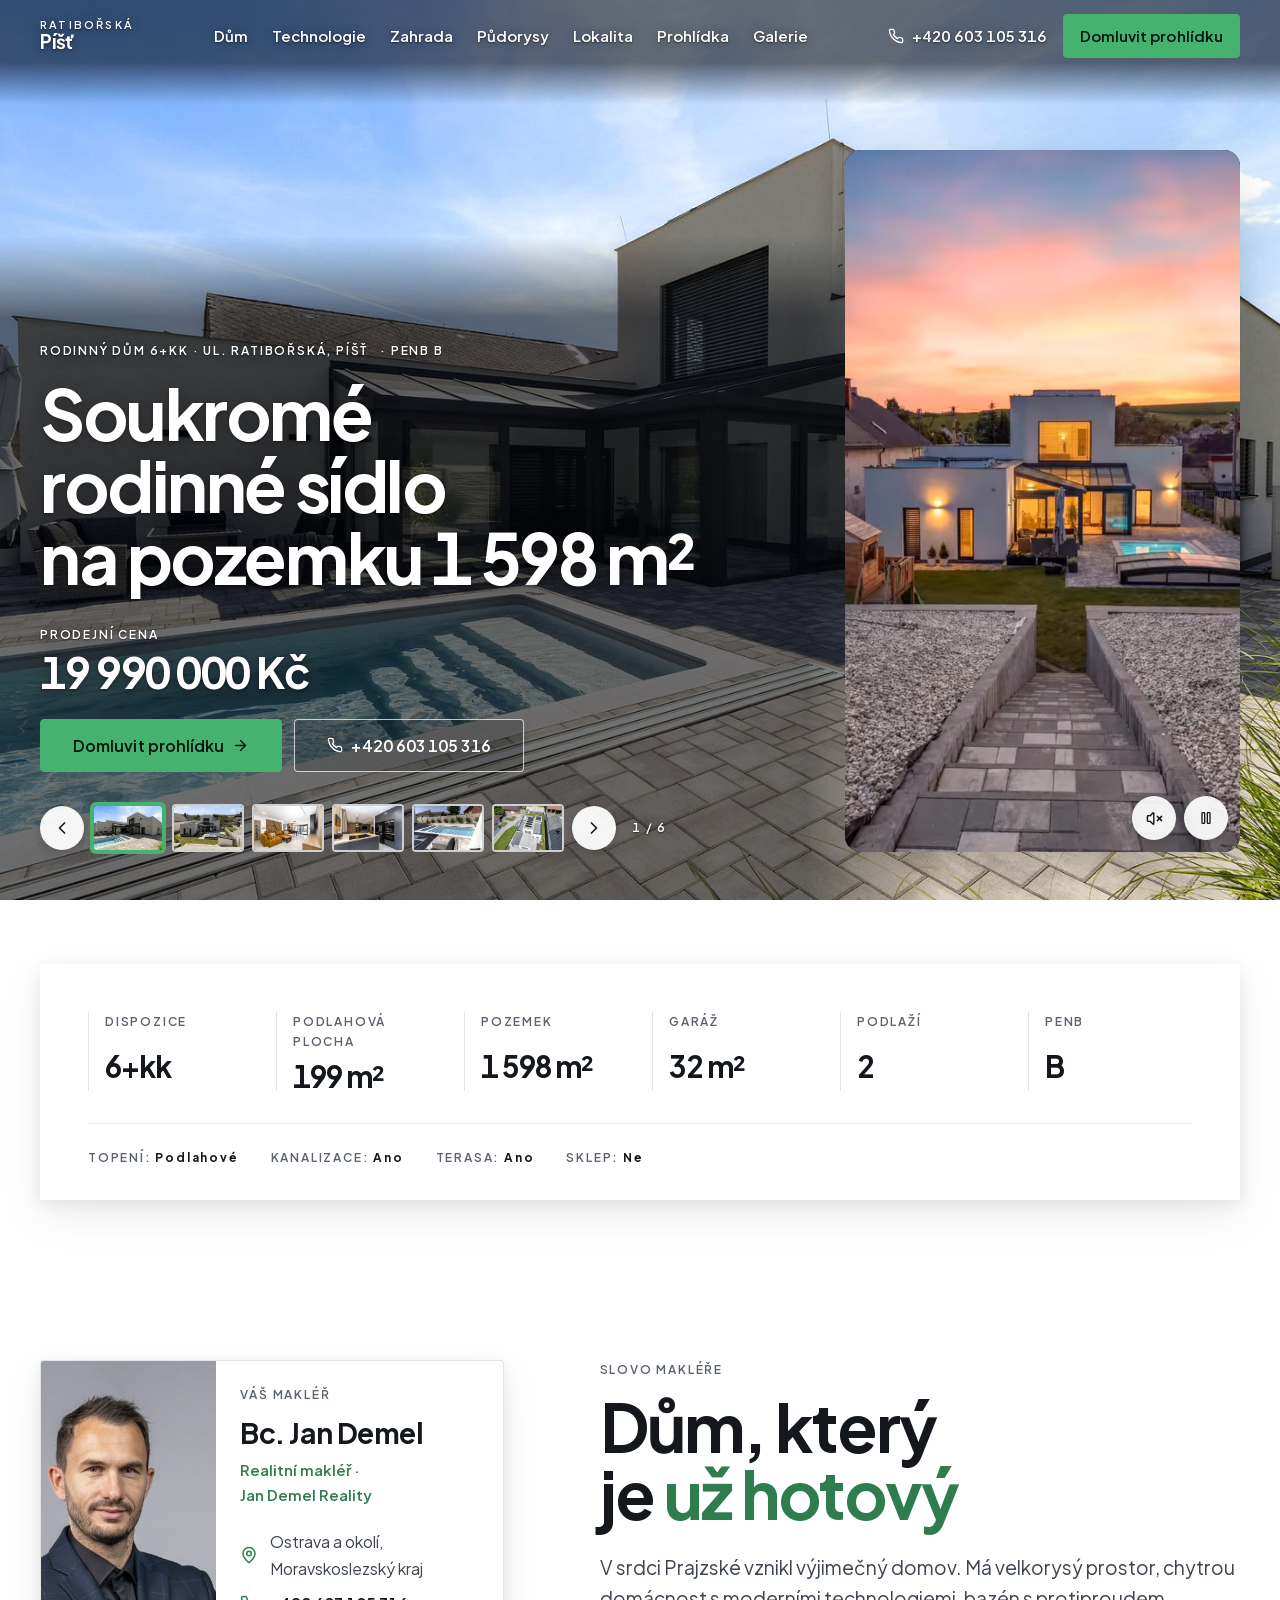
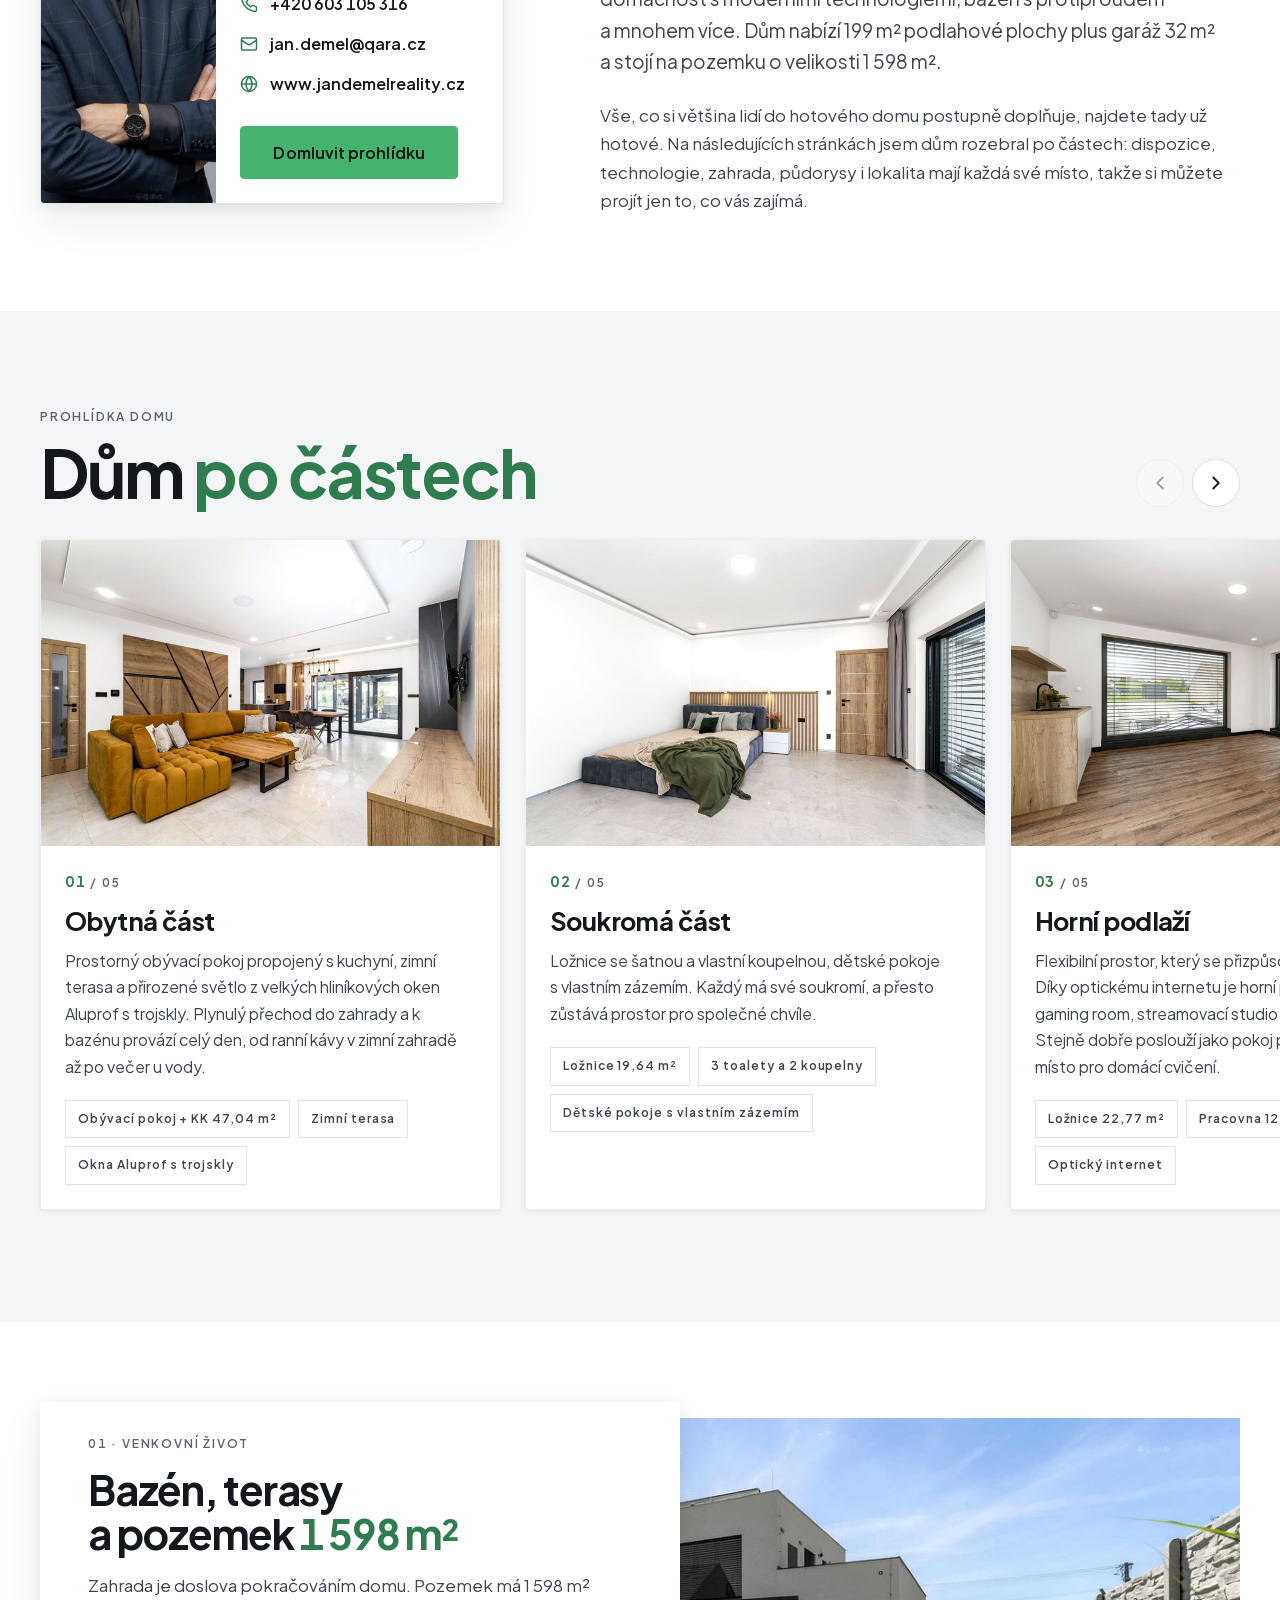
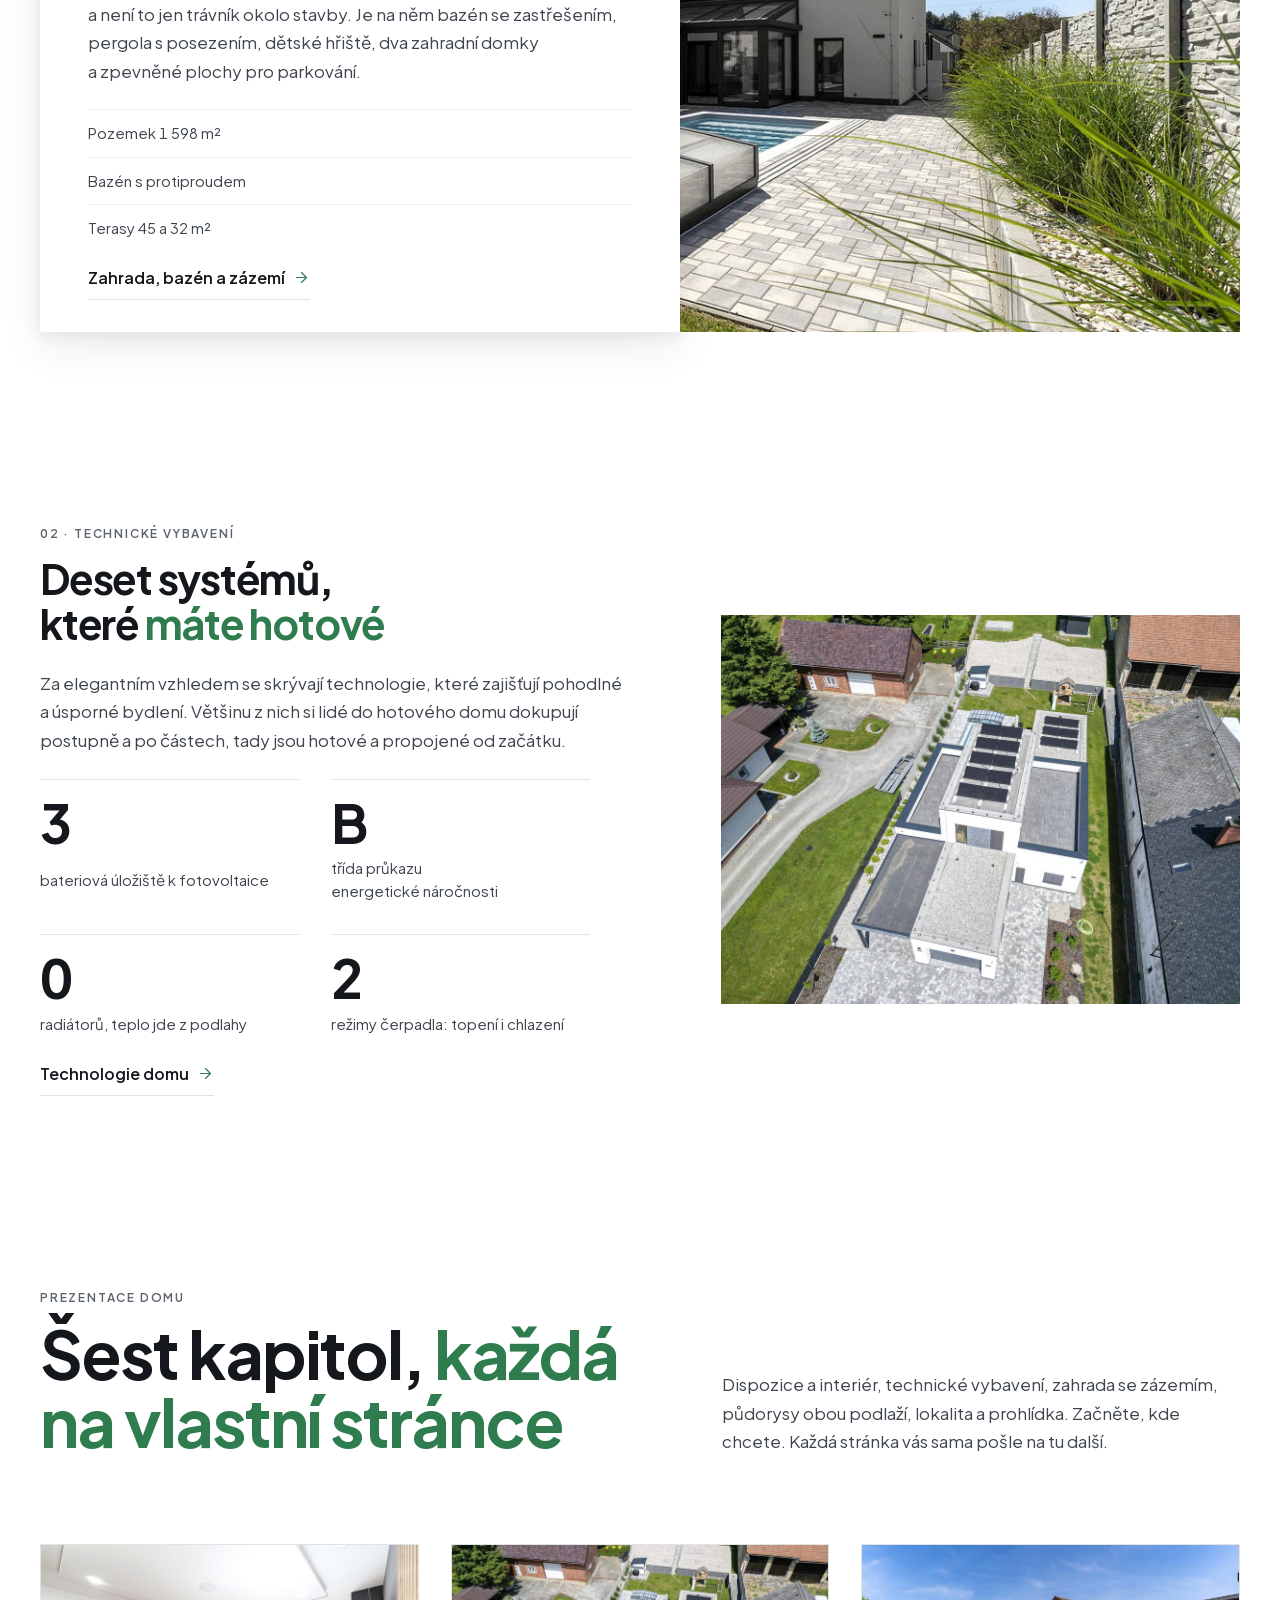
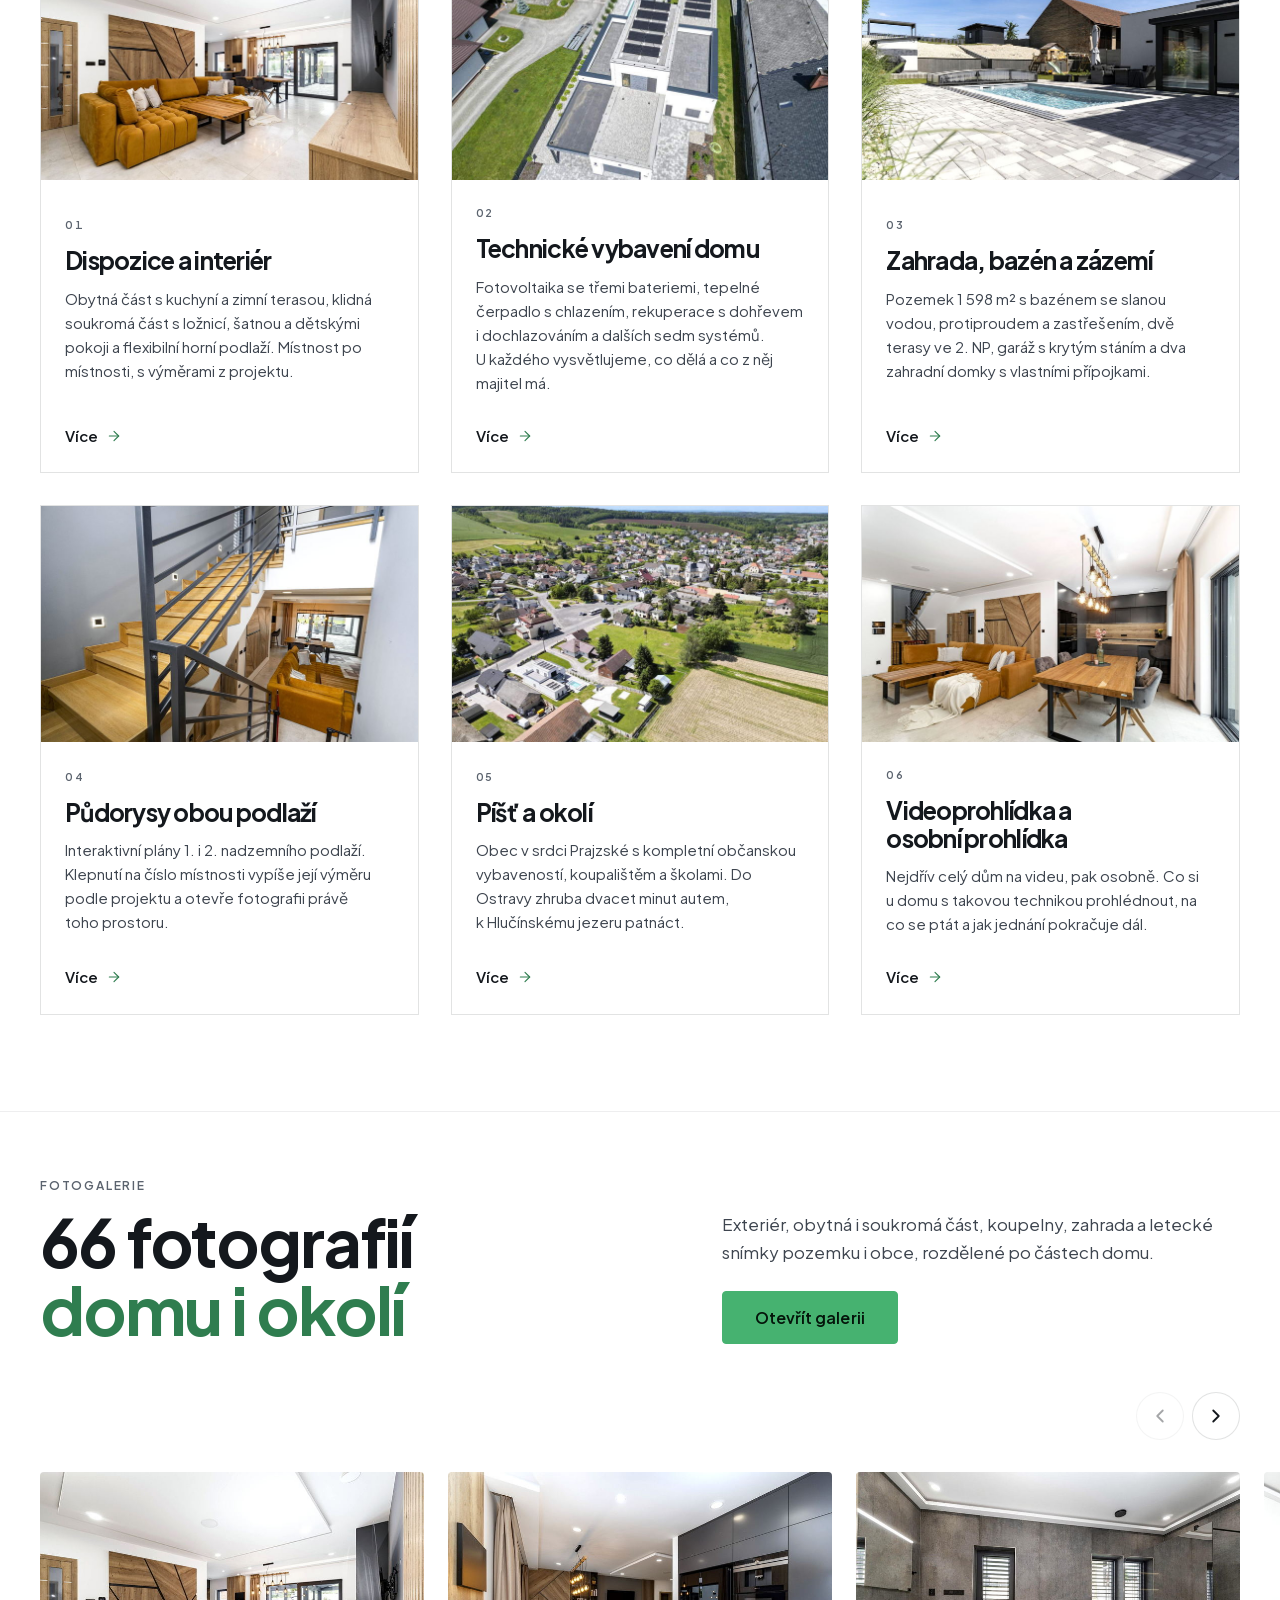
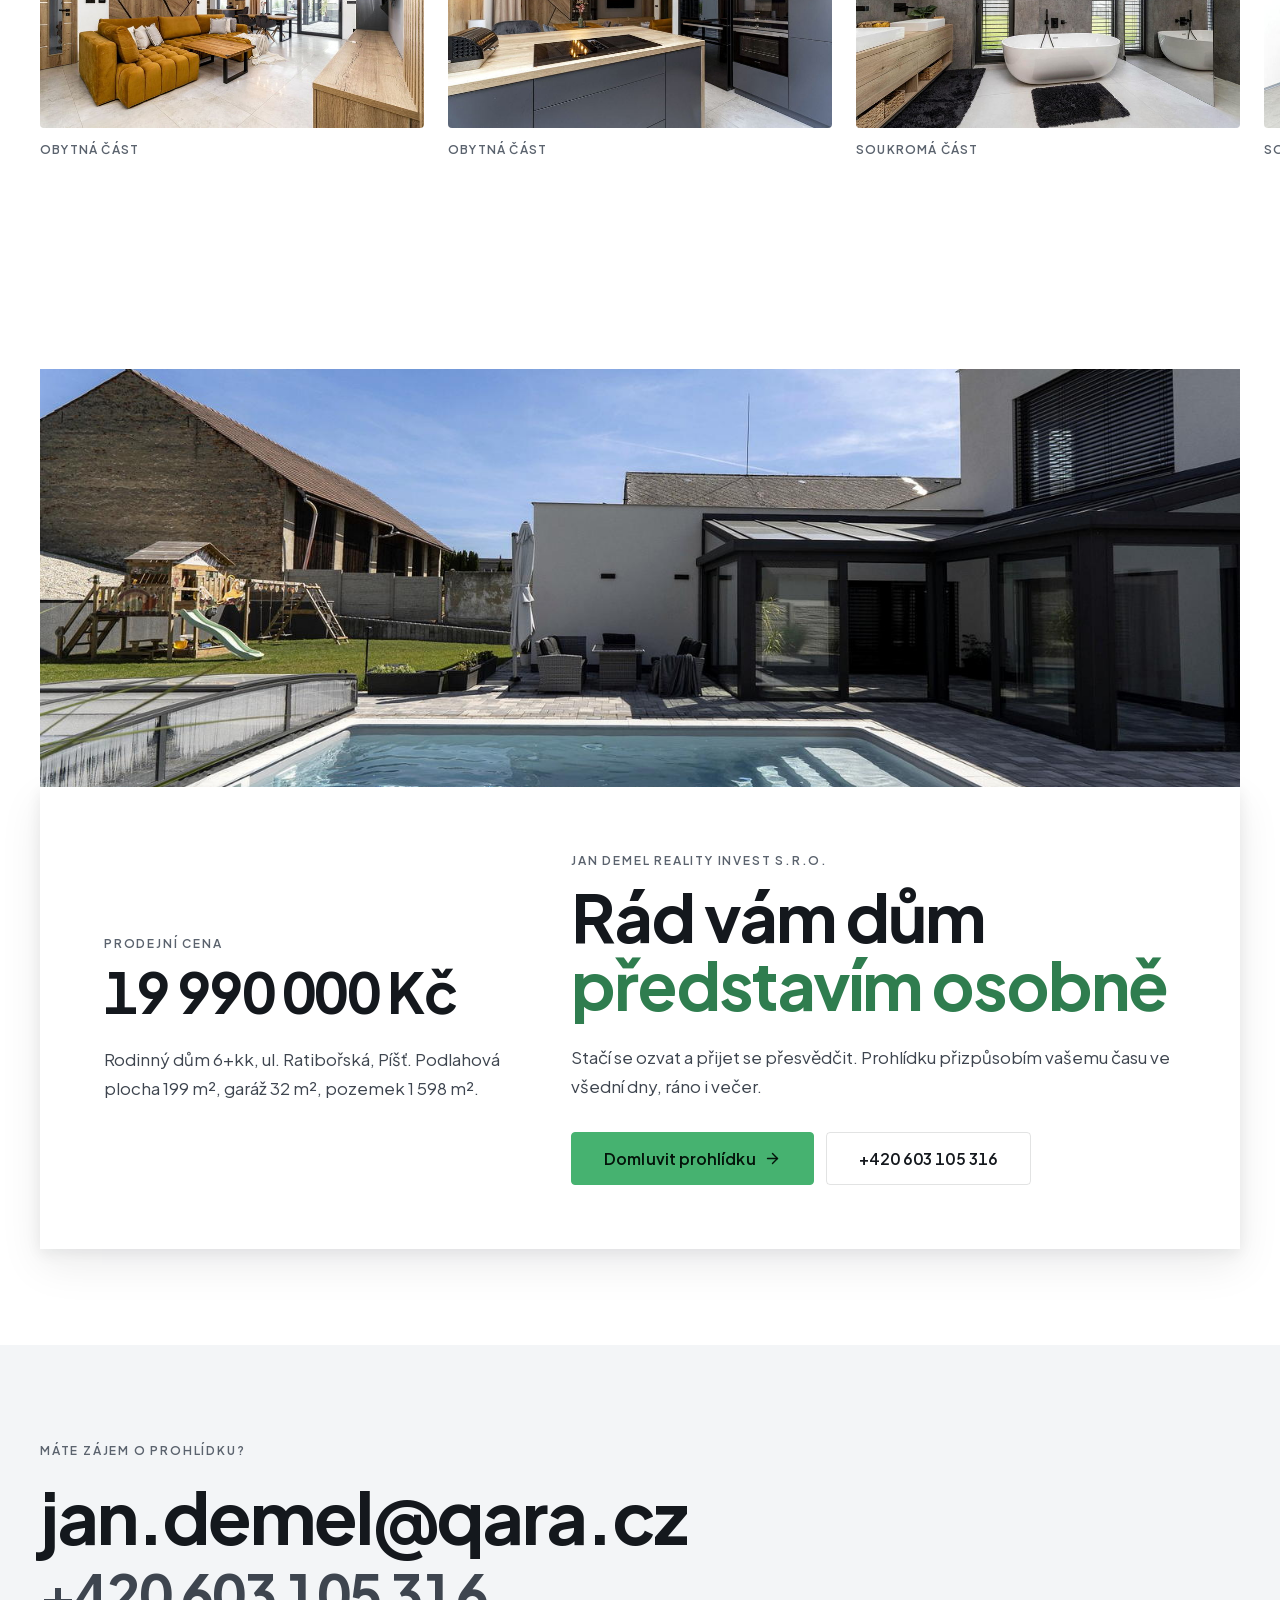
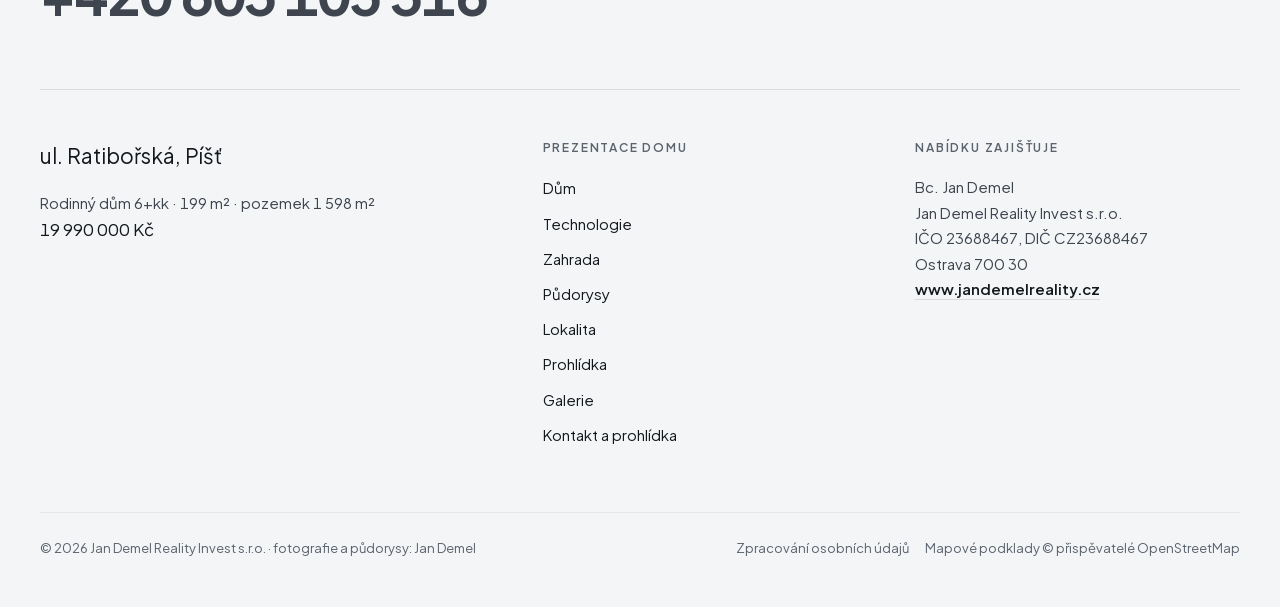
==== commit 43870334: "deploy" ====
--- a/index.html
+++ b/index.html
@@ -1 +1 @@
-<!DOCTYPE html><html lang="cs" class="__variable_3c5689"><head><meta charSet="utf-8"/><meta name="viewport" content="width=device-width, initial-scale=1"/><link rel="preload" href="/propozice-rdpist-next/_next/static/media/636a5ac981f94f8b-s.p.woff2" as="font" crossorigin="" type="font/woff2"/><link rel="preload" href="/propozice-rdpist-next/_next/static/media/9e7b0a821b9dfcb4-s.p.woff2" as="font" crossorigin="" type="font/woff2"/><link rel="preload" as="image" href="/propozice-rdpist-next/images/dum-bazen-hero.jpg"/><link rel="preload" as="image" href="/propozice-rdpist-next/images/s/dum-bazen-hero.jpg"/><link rel="preload" as="image" href="/propozice-rdpist-next/images/s/zahrada-dum.jpg"/><link rel="preload" as="image" href="/propozice-rdpist-next/images/s/obyvak-kk.jpg"/><link rel="preload" as="image" href="/propozice-rdpist-next/images/s/kuchyn-ostruvek.jpg"/><link rel="preload" as="image" href="/propozice-rdpist-next/images/s/bazen-lehatka.jpg"/><link rel="preload" as="image" href="/propozice-rdpist-next/images/s/dron-dum.jpg"/><link rel="preload" as="image" href="/propozice-rdpist-next/images/s/loznice.jpg"/><link rel="preload" as="image" href="/propozice-rdpist-next/images/s/pokoj-patro.jpg"/><link rel="preload" as="image" href="/propozice-rdpist-next/images/s/terasa-2np.jpg"/><link rel="stylesheet" href="/propozice-rdpist-next/_next/static/css/b97ab9b94744d6db.css" data-precedence="next"/><link rel="preload" as="script" fetchPriority="low" href="/propozice-rdpist-next/_next/static/chunks/webpack-92fe7665514ba42e.js"/><script src="/propozice-rdpist-next/_next/static/chunks/4bd1b696-76baf09600044167.js" async=""></script><script src="/propozice-rdpist-next/_next/static/chunks/517-248a322a91edf3ed.js" async=""></script><script src="/propozice-rdpist-next/_next/static/chunks/main-app-b08a7228c4ab14b2.js" async=""></script><script src="/propozice-rdpist-next/_next/static/chunks/app/layout-393ce2c17d9a2fef.js" async=""></script><script src="/propozice-rdpist-next/_next/static/chunks/377-e68f9656bb9e04a2.js" async=""></script><script src="/propozice-rdpist-next/_next/static/chunks/190-04ae18f673e5429e.js" async=""></script><script src="/propozice-rdpist-next/_next/static/chunks/app/page-f04afb647f271cd5.js" async=""></script><link rel="preload" as="image" href="/propozice-rdpist-next/images/s/koupelna-vana.jpg"/><link rel="preload" as="image" href="/propozice-rdpist-next/images/s/jidelna.jpg"/><link rel="preload" as="image" href="/propozice-rdpist-next/images/s/zahrada-terasa.jpg"/><link rel="preload" as="image" href="/propozice-rdpist-next/images/s/dum-ulice-3.jpg"/><link rel="preload" as="image" href="/propozice-rdpist-next/images/s/koupelna-sprcha.jpg"/><link rel="preload" as="image" href="/propozice-rdpist-next/images/s/obyvak-sedaci.jpg"/><link rel="preload" as="image" href="/propozice-rdpist-next/images/s/dron-pozemek.jpg"/><meta name="next-size-adjust" content=""/><meta name="theme-color" content="#FFFFFF"/><meta name="color-scheme" content="light"/><title>Rodinný dům 6+kk s bazénem | Píšť, ul. Ratibořská</title><meta name="description" content="Prodej rodinného domu 6+kk v Píšti: 199 m² podlahové plochy, pozemek 1 598 m², bazén s protiproudem, fotovoltaika s bateriemi, garáž a dvě terasy. 20 990 000 Kč."/><meta property="og:title" content="Rodinný dům 6+kk s bazénem | Píšť, ul. Ratibořská"/><meta property="og:description" content="Soukromé rodinné sídlo na pozemku 1 598 m² s bazénem, fotovoltaikou a dvěma terasami. 20 990 000 Kč."/><meta property="og:locale" content="cs_CZ"/><meta property="og:type" content="website"/><meta name="twitter:card" content="summary"/><meta name="twitter:title" content="Rodinný dům 6+kk s bazénem | Píšť, ul. Ratibořská"/><meta name="twitter:description" content="Soukromé rodinné sídlo na pozemku 1 598 m² s bazénem, fotovoltaikou a dvěma terasami. 20 990 000 Kč."/><script src="/propozice-rdpist-next/_next/static/chunks/polyfills-42372ed130431b0a.js" noModule=""></script></head><body><script type="application/ld+json">{"@context":"https://schema.org","@graph":[{"@type":"RealEstateListing","name":"Prodej rodinného domu 6+kk, ul. Ratibořská, Píšť","description":"Rodinný dům 6+kk s bazénem, fotovoltaikou a pozemkem 1 598 m² v obci Píšť.","offers":{"@type":"Offer","price":20990000,"priceCurrency":"CZK","availability":"https://schema.org/InStock","seller":{"@id":"#makler"}},"about":{"@type":"SingleFamilyResidence","name":"Rodinný dům 6+kk, Píšť","numberOfRooms":6,"numberOfBathroomsTotal":2,"floorSize":{"@type":"QuantitativeValue","value":199,"unitCode":"MTK"},"address":{"@type":"PostalAddress","streetAddress":"Ratibořská","addressLocality":"Píšť","postalCode":"747 18","addressCountry":"CZ"},"geo":{"@type":"GeoCoordinates","latitude":49.979254,"longitude":18.195084}}},{"@type":"RealEstateAgent","@id":"#makler","name":"Jan Demel Reality","legalName":"Jan Demel Reality Invest s.r.o.","telephone":"+420603105316","email":"jan.demel@qara.cz","url":"https://www.jandemelreality.cz","image":"https://ivoskonarik-del.github.io/propozice-rdpist-next/images/makler-jan-demel.jpg","identifier":"23688467","vatID":"CZ23688467","address":{"@type":"PostalAddress","addressLocality":"Ostrava","postalCode":"700 30","addressRegion":"Moravskoslezský kraj","addressCountry":"CZ"},"areaServed":{"@type":"Place","name":"Ostrava a okolí, Moravskoslezský kraj"},"employee":{"@type":"Person","name":"Bc. Jan Demel","jobTitle":"Realitní makléř","telephone":"+420603105316","email":"jan.demel@qara.cz","image":"https://ivoskonarik-del.github.io/propozice-rdpist-next/images/makler-jan-demel.jpg","worksFor":{"@id":"#makler"}}}]}</script><a href="#obsah" class="skip-link">Přeskočit na obsah</a><header class="hlavicka-na-fotce" style="position:fixed;top:0;left:0;right:0;z-index:50;transform:translateY(0);transition:transform 300ms var(--ease-panel), background-color 240ms var(--ease-vstup), box-shadow 240ms var(--ease-vstup), color 240ms var(--ease-vstup);background:transparent;box-shadow:none;color:#FFFFFF"><span aria-hidden="true" style="position:absolute;left:0;right:0;top:0;height:104px;pointer-events:none;background:linear-gradient(to bottom, rgba(8,12,18,0.58) 0%, rgba(8,12,18,0.58) 60%, rgba(8,12,18,0) 100%)"></span><div class="wrap-siroky hlavicka-vnitrek" style="position:relative"><a style="display:flex;align-items:center;gap:var(--sp-3);text-decoration:none;color:inherit" href="/propozice-rdpist-next/"><span class="znacka-text"><span class="mono" style="font-size:11px;letter-spacing:0.2em">Ratibořská</span><span style="font-family:var(--ff-display);font-size:19px;font-weight:700;letter-spacing:-0.01em">Píšť</span></span></a><nav class="nav-odkazy desktop-nav" aria-label="Hlavní navigace"><a href="/propozice-rdpist-next/dum/">Dům</a><a href="/propozice-rdpist-next/technologie/">Technologie</a><a href="/propozice-rdpist-next/zahrada/">Zahrada</a><a href="/propozice-rdpist-next/pudorysy/">Půdorysy</a><a href="/propozice-rdpist-next/lokalita/">Lokalita</a><a href="/propozice-rdpist-next/prohlidka/">Prohlídka</a><a href="/propozice-rdpist-next/galerie/">Galerie</a></nav><div class="desktop-nav nav-akce"><a href="tel:+420603105316" class="nav-tel tnum"><svg xmlns="http://www.w3.org/2000/svg" width="16" height="16" viewBox="0 0 24 24" fill="none" stroke="currentColor" stroke-width="2" stroke-linecap="round" stroke-linejoin="round" class="lucide lucide-phone" aria-hidden="true"><path d="M22 16.92v3a2 2 0 0 1-2.18 2 19.79 19.79 0 0 1-8.63-3.07 19.5 19.5 0 0 1-6-6 19.79 19.79 0 0 1-3.07-8.67A2 2 0 0 1 4.11 2h3a2 2 0 0 1 2 1.72 12.84 12.84 0 0 0 .7 2.81 2 2 0 0 1-.45 2.11L8.09 9.91a16 16 0 0 0 6 6l1.27-1.27a2 2 0 0 1 2.11-.45 12.84 12.84 0 0 0 2.81.7A2 2 0 0 1 22 16.92z"></path></svg>+420 603 105 316</a><a class="btn btn-hlavni" style="min-height:44px;padding:8px 16px;font-size:15px;text-shadow:none" href="/propozice-rdpist-next/kontakt/">Domluvit prohlídku</a></div><button type="button" class="hamburger btn btn-druhy" aria-expanded="false" aria-controls="mobilni-menu" style="min-height:44px;padding:8px 16px;color:inherit;background:rgba(10,14,20,0.2);border-color:rgba(255,255,255,0.8);text-shadow:none"><svg xmlns="http://www.w3.org/2000/svg" width="18" height="18" viewBox="0 0 24 24" fill="none" stroke="currentColor" stroke-width="2" stroke-linecap="round" stroke-linejoin="round" class="lucide lucide-menu" aria-hidden="true"><line x1="4" x2="20" y1="12" y2="12"></line><line x1="4" x2="20" y1="6" y2="6"></line><line x1="4" x2="20" y1="18" y2="18"></line></svg><span style="font-size:14px">Menu</span></button></div></header><main id="obsah"><section class="kino" aria-label="Rodinný dům 6+kk, ul. Ratibořská, Píšť"><div class="kino-foto"><div class="kino-snimek je-videt" aria-hidden="false"><img src="/propozice-rdpist-next/images/dum-bazen-hero.jpg" alt="Rodinný dům se zimní terasou a bazénem" width="1500" height="1000" decoding="async" loading="eager" draggable="false" fetchpriority="high" style="--fp:50% 62%"/></div><button type="button" class="kino-sipka kino-sipka-foto kino-sipka--vlevo" aria-label="Předchozí fotografie"><svg xmlns="http://www.w3.org/2000/svg" width="22" height="22" viewBox="0 0 24 24" fill="none" stroke="currentColor" stroke-width="2" stroke-linecap="round" stroke-linejoin="round" class="lucide lucide-chevron-left" aria-hidden="true"><path d="m15 18-6-6 6-6"></path></svg></button><button type="button" class="kino-sipka kino-sipka-foto kino-sipka--vpravo" aria-label="Další fotografie"><svg xmlns="http://www.w3.org/2000/svg" width="22" height="22" viewBox="0 0 24 24" fill="none" stroke="currentColor" stroke-width="2" stroke-linecap="round" stroke-linejoin="round" class="lucide lucide-chevron-right" aria-hidden="true"><path d="m9 18 6-6-6-6"></path></svg></button></div><div class="wrap-siroky kino-mrizka"><div class="kino-text pod-textem"><div class="kino-titul"><p class="mono kino-misto">Rodinný dům<!-- --> <!-- -->6+kk<!-- --> · <!-- -->ul. Ratibořská<!-- -->, <!-- -->Píšť<span class="jen-desktop"> · PENB <!-- -->B</span></p><h1 class="display">Soukromé rodinné sídlo na pozemku<!-- --> <span class="tnum kino-nowrap">1 598<!-- --> m²</span></h1></div><div class="kino-spod"><div class="kino-cena"><span class="mono kino-cena-popis">Prodejní cena</span><strong class="tnum kino-cena-cislo">20 990 000 Kč</strong></div><div class="kino-akce"><a class="btn btn-hlavni" href="/propozice-rdpist-next/kontakt/">Domluvit prohlídku <svg xmlns="http://www.w3.org/2000/svg" width="17" height="17" viewBox="0 0 24 24" fill="none" stroke="currentColor" stroke-width="2" stroke-linecap="round" stroke-linejoin="round" class="lucide lucide-arrow-right" aria-hidden="true"><path d="M5 12h14"></path><path d="m12 5 7 7-7 7"></path></svg></a><a href="tel:+420603105316" class="btn btn-obrys-bily kino-tel"><svg xmlns="http://www.w3.org/2000/svg" width="16" height="16" viewBox="0 0 24 24" fill="none" stroke="currentColor" stroke-width="2" stroke-linecap="round" stroke-linejoin="round" class="lucide lucide-phone" aria-hidden="true"><path d="M22 16.92v3a2 2 0 0 1-2.18 2 19.79 19.79 0 0 1-8.63-3.07 19.5 19.5 0 0 1-6-6 19.79 19.79 0 0 1-3.07-8.67A2 2 0 0 1 4.11 2h3a2 2 0 0 1 2 1.72 12.84 12.84 0 0 0 .7 2.81 2 2 0 0 1-.45 2.11L8.09 9.91a16 16 0 0 0 6 6l1.27-1.27a2 2 0 0 1 2.11-.45 12.84 12.84 0 0 0 2.81.7A2 2 0 0 1 22 16.92z"></path></svg> <span class="tnum">+420 603 105 316</span></a></div></div><div class="kino-nahledy" role="group" aria-label="Fotografie domu"><button type="button" class="kino-sipka kino-sipka-rada" aria-label="Předchozí fotografie"><svg xmlns="http://www.w3.org/2000/svg" width="20" height="20" viewBox="0 0 24 24" fill="none" stroke="currentColor" stroke-width="2" stroke-linecap="round" stroke-linejoin="round" class="lucide lucide-chevron-left" aria-hidden="true"><path d="m15 18-6-6 6-6"></path></svg></button><button type="button" class="kino-nahled je-aktivni" aria-pressed="true" aria-label="Fotografie 1 z 6: Rodinný dům se zimní terasou a bazénem"><img src="/propozice-rdpist-next/images/s/dum-bazen-hero.jpg" alt="" width="760" height="507" loading="eager" decoding="async" draggable="false"/></button><button type="button" class="kino-nahled" aria-pressed="false" aria-label="Fotografie 2 z 6: Pohled na dům ze zahrady, bazén se zastřešením"><img src="/propozice-rdpist-next/images/s/zahrada-dum.jpg" alt="" width="760" height="506" loading="eager" decoding="async" draggable="false"/></button><button type="button" class="kino-nahled" aria-pressed="false" aria-label="Fotografie 3 z 6: Obývací pokoj propojený s kuchyní"><img src="/propozice-rdpist-next/images/s/obyvak-kk.jpg" alt="" width="760" height="507" loading="eager" decoding="async" draggable="false"/></button><button type="button" class="kino-nahled" aria-pressed="false" aria-label="Fotografie 4 z 6: Kuchyňský ostrůvek s varnou deskou"><img src="/propozice-rdpist-next/images/s/kuchyn-ostruvek.jpg" alt="" width="760" height="507" loading="eager" decoding="async" draggable="false"/></button><button type="button" class="kino-nahled" aria-pressed="false" aria-label="Fotografie 5 z 6: Bazén s lehátky a dlážděnou plochou"><img src="/propozice-rdpist-next/images/s/bazen-lehatka.jpg" alt="" width="760" height="506" loading="eager" decoding="async" draggable="false"/></button><button type="button" class="kino-nahled" aria-pressed="false" aria-label="Fotografie 6 z 6: Letecký pohled na dům s fotovoltaikou na střeše"><img src="/propozice-rdpist-next/images/s/dron-dum.jpg" alt="" width="760" height="570" loading="eager" decoding="async" draggable="false"/></button><button type="button" class="kino-sipka kino-sipka-rada" aria-label="Další fotografie"><svg xmlns="http://www.w3.org/2000/svg" width="20" height="20" viewBox="0 0 24 24" fill="none" stroke="currentColor" stroke-width="2" stroke-linecap="round" stroke-linejoin="round" class="lucide lucide-chevron-right" aria-hidden="true"><path d="m9 18 6-6-6-6"></path></svg></button><span class="mono tnum kino-pocitadlo" aria-live="polite">1<!-- --> / <!-- -->6</span></div></div><div class="kino-reel"><figure class="reel"><div class="reel-ram"><video class="reel-video" width="576" height="1024" poster="/propozice-rdpist-next/images/reel-poster.jpg" autoPlay="" muted="" loop="" playsInline="" preload="metadata" disablePictureInPicture="" aria-label="Videoprohlídka domu ul. Ratibořská, Píšť"><source src="/propozice-rdpist-next/video/reel-rd-pist.webm" type="video/webm"/><source src="/propozice-rdpist-next/video/reel-rd-pist.mp4" type="video/mp4"/></video><div class="reel-ovladani"><button type="button" class="reel-tlacitko" aria-pressed="false" aria-label="Zapnout zvuk videa"><svg xmlns="http://www.w3.org/2000/svg" width="17" height="17" viewBox="0 0 24 24" fill="none" stroke="currentColor" stroke-width="2" stroke-linecap="round" stroke-linejoin="round" class="lucide lucide-volume-x" aria-hidden="true"><path d="M11 4.702a.705.705 0 0 0-1.203-.498L6.413 7.587A1.4 1.4 0 0 1 5.416 8H3a1 1 0 0 0-1 1v6a1 1 0 0 0 1 1h2.416a1.4 1.4 0 0 1 .997.413l3.383 3.384A.705.705 0 0 0 11 19.298z"></path><line x1="22" x2="16" y1="9" y2="15"></line><line x1="16" x2="22" y1="9" y2="15"></line></svg></button><button type="button" class="reel-tlacitko" aria-pressed="false" aria-label="Pozastavit video"><svg xmlns="http://www.w3.org/2000/svg" width="16" height="16" viewBox="0 0 24 24" fill="none" stroke="currentColor" stroke-width="2" stroke-linecap="round" stroke-linejoin="round" class="lucide lucide-pause" aria-hidden="true"><rect x="14" y="4" width="4" height="16" rx="1"></rect><rect x="6" y="4" width="4" height="16" rx="1"></rect></svg></button></div></div></figure></div></div></section><section id="dum-v-kostce" class="sekce-parametry" aria-label="Klíčové parametry nemovitosti"><div class="wrap-siroky"><div class="parametry-plat"><div class="parametry-pas"><div class="parametr"><span class="mono nadtitul">Dispozice</span><strong class="display tnum">6+kk</strong></div><div class="parametr"><span class="mono nadtitul">Podlahová plocha</span><strong class="display tnum">199 m²</strong></div><div class="parametr"><span class="mono nadtitul">Pozemek</span><strong class="display tnum">1 598 m²</strong></div><div class="parametr"><span class="mono nadtitul">Garáž</span><strong class="display tnum">32 m²</strong></div><div class="parametr"><span class="mono nadtitul">Podlaží</span><strong class="display tnum">2</strong></div><div class="parametr"><span class="mono nadtitul">PENB</span><strong class="display tnum">B</strong></div></div><div class="parametry-doplnek"><span class="mono">Topení<!-- -->: <b style="color:var(--ink)">Podlahové</b></span><span class="mono">Kanalizace<!-- -->: <b style="color:var(--ink)">Ano</b></span><span class="mono">Terasa<!-- -->: <b style="color:var(--ink)">Ano</b></span><span class="mono">Sklep<!-- -->: <b style="color:var(--ink)">Ne</b></span></div></div></div></section><section class="sekce-uzka" aria-labelledby="slovo-nadpis"><div class="wrap-siroky slovo-mrizka"><article class="vizitka" aria-label="Vizitka makléře Bc. Jan Demel"><div class="vizitka-foto"><img src="/propozice-rdpist-next/images/makler-jan-demel.jpg" alt="Bc. Jan Demel, realitní makléř" width="560" height="700" loading="lazy" decoding="async"/></div><div class="vizitka-telo"><p class="mono nadtitul">Váš makléř</p><h2 class="display vizitka-jmeno">Bc. Jan Demel</h2><p class="vizitka-role">Realitní makléř<!-- --> · <span class="kino-nowrap">Jan Demel Reality</span></p><ul class="vizitka-kontakty"><li><svg xmlns="http://www.w3.org/2000/svg" width="18" height="18" viewBox="0 0 24 24" fill="none" stroke="currentColor" stroke-width="2" stroke-linecap="round" stroke-linejoin="round" class="lucide lucide-map-pin" aria-hidden="true"><path d="M20 10c0 4.993-5.539 10.193-7.399 11.799a1 1 0 0 1-1.202 0C9.539 20.193 4 14.993 4 10a8 8 0 0 1 16 0"></path><circle cx="12" cy="10" r="3"></circle></svg><span>Ostrava a okolí, Moravskoslezský kraj</span></li><li><svg xmlns="http://www.w3.org/2000/svg" width="18" height="18" viewBox="0 0 24 24" fill="none" stroke="currentColor" stroke-width="2" stroke-linecap="round" stroke-linejoin="round" class="lucide lucide-phone" aria-hidden="true"><path d="M22 16.92v3a2 2 0 0 1-2.18 2 19.79 19.79 0 0 1-8.63-3.07 19.5 19.5 0 0 1-6-6 19.79 19.79 0 0 1-3.07-8.67A2 2 0 0 1 4.11 2h3a2 2 0 0 1 2 1.72 12.84 12.84 0 0 0 .7 2.81 2 2 0 0 1-.45 2.11L8.09 9.91a16 16 0 0 0 6 6l1.27-1.27a2 2 0 0 1 2.11-.45 12.84 12.84 0 0 0 2.81.7A2 2 0 0 1 22 16.92z"></path></svg><a href="tel:+420603105316" class="tnum">+420 603 105 316</a></li><li><svg xmlns="http://www.w3.org/2000/svg" width="18" height="18" viewBox="0 0 24 24" fill="none" stroke="currentColor" stroke-width="2" stroke-linecap="round" stroke-linejoin="round" class="lucide lucide-mail" aria-hidden="true"><rect width="20" height="16" x="2" y="4" rx="2"></rect><path d="m22 7-8.97 5.7a1.94 1.94 0 0 1-2.06 0L2 7"></path></svg><a href="mailto:jan.demel@qara.cz">jan.demel@qara.cz</a></li><li><svg xmlns="http://www.w3.org/2000/svg" width="18" height="18" viewBox="0 0 24 24" fill="none" stroke="currentColor" stroke-width="2" stroke-linecap="round" stroke-linejoin="round" class="lucide lucide-globe" aria-hidden="true"><circle cx="12" cy="12" r="10"></circle><path d="M12 2a14.5 14.5 0 0 0 0 20 14.5 14.5 0 0 0 0-20"></path><path d="M2 12h20"></path></svg><a href="https://www.jandemelreality.cz" target="_blank" rel="noopener noreferrer">www.jandemelreality.cz</a></li></ul><a class="btn btn-hlavni vizitka-cta" href="/propozice-rdpist-next/kontakt/">Domluvit prohlídku</a></div></article><div class="slovo-proza"><div class="slovo-hlava"><p class="mono nadtitul">Slovo makléře</p><h2 id="slovo-nadpis" class="display h-1 slovo-nadpis">Dům, který je <em>už hotový</em></h2></div><p class="lead">V srdci Prajzské vznikl výjimečný domov. Má velkorysý prostor, chytrou domácnost s moderními technologiemi, bazén s protiproudem a mnohem více. Dům nabízí 199 m² podlahové plochy plus garáž 32 m² a stojí na pozemku o velikosti 1 598 m².</p><p class="text">Vše, co si většina lidí do hotového domu postupně doplňuje, najdete tady už hotové. Na následujících stránkách jsem dům rozebral po částech: dispozice, technologie, zahrada, půdorysy i lokalita mají každá své místo, takže si můžete projít jen to, co vás zajímá.</p></div></div></section><section class="sekce-uzka sekce-casti" aria-labelledby="casti-nadpis"><div class="karusel"><div class="wrap-siroky karusel-hlava"><div class="karusel-hlava-text"><p class="mono nadtitul">Prohlídka domu</p><h2 id="casti-nadpis" class="display h-1 hlava-nadpis">Dům <em>po částech</em></h2></div><div class="karusel-sipky"><button type="button" class="karusel-sipka" disabled="" aria-label="Posunout doleva"><svg xmlns="http://www.w3.org/2000/svg" width="22" height="22" viewBox="0 0 24 24" fill="none" stroke="currentColor" stroke-width="2" stroke-linecap="round" stroke-linejoin="round" class="lucide lucide-chevron-left" aria-hidden="true"><path d="m15 18-6-6 6-6"></path></svg></button><button type="button" class="karusel-sipka" aria-label="Posunout doprava"><svg xmlns="http://www.w3.org/2000/svg" width="22" height="22" viewBox="0 0 24 24" fill="none" stroke="currentColor" stroke-width="2" stroke-linecap="round" stroke-linejoin="round" class="lucide lucide-chevron-right" aria-hidden="true"><path d="m9 18 6-6-6-6"></path></svg></button></div></div><div class="karusel-pas" role="region" aria-roledescription="karusel" aria-label="Dům po částech" tabindex="0"><article class="cast-karta"><div class="foto-ram cast-karta-foto"><img src="/propozice-rdpist-next/images/s/obyvak-kk.jpg" alt="Obývací pokoj propojený s kuchyní" width="760" height="507" loading="eager" decoding="async" draggable="false"/></div><div class="cast-karta-telo"><p class="mono nadtitul"><b class="tnum cast-karta-cislo">01</b> / 05</p><h3 class="display h-3">Obytná část</h3><p class="cast-karta-text">Prostorný obývací pokoj propojený s kuchyní, zimní terasa a přirozené světlo z velkých hliníkových oken Aluprof s trojskly. Plynulý přechod do zahrady a k bazénu provází celý den, od ranní kávy v zimní zahradě až po večer u vody.</p><ul class="kapitola-fakta"><li>Obývací pokoj + KK 47,04 m²</li><li>Zimní terasa</li><li>Okna Aluprof s trojskly</li></ul></div></article><article class="cast-karta"><div class="foto-ram cast-karta-foto"><img src="/propozice-rdpist-next/images/s/loznice.jpg" alt="Hlavní ložnice" width="760" height="507" loading="eager" decoding="async" draggable="false"/></div><div class="cast-karta-telo"><p class="mono nadtitul"><b class="tnum cast-karta-cislo">02</b> / 05</p><h3 class="display h-3">Soukromá část</h3><p class="cast-karta-text">Ložnice se šatnou a vlastní koupelnou, dětské pokoje s vlastním zázemím. Každý má své soukromí, a přesto zůstává prostor pro společné chvíle.</p><ul class="kapitola-fakta"><li>Ložnice 19,64 m²</li><li>3 toalety a 2 koupelny</li><li>Dětské pokoje s vlastním zázemím</li></ul></div></article><article class="cast-karta"><div class="foto-ram cast-karta-foto"><img src="/propozice-rdpist-next/images/s/pokoj-patro.jpg" alt="Pokoj v horním podlaží" width="760" height="507" loading="eager" decoding="async" draggable="false"/></div><div class="cast-karta-telo"><p class="mono nadtitul"><b class="tnum cast-karta-cislo">03</b> / 05</p><h3 class="display h-3">Horní podlaží</h3><p class="cast-karta-text">Flexibilní prostor, který se přizpůsobí vašemu životu. Díky optickému internetu je horní podlaží perfektní pro gaming room, streamovací studio i práci z domova. Stejně dobře poslouží jako pokoj pro hosty, ateliér nebo místo pro domácí cvičení.</p><ul class="kapitola-fakta"><li>Ložnice 22,77 m²</li><li>Pracovna 12,33 m²</li><li>Optický internet</li></ul></div></article><article class="cast-karta"><div class="foto-ram cast-karta-foto"><img src="/propozice-rdpist-next/images/s/terasa-2np.jpg" alt="Terasa ve 2. nadzemním podlaží" width="760" height="507" loading="eager" decoding="async" draggable="false"/></div><div class="cast-karta-telo"><p class="mono nadtitul"><b class="tnum cast-karta-cislo">04</b> / 05</p><h3 class="display h-3">Dvě terasy ve 2. NP</h3><p class="cast-karta-text">Větší terasa o přibližné výměře 45 m² má dlažbu uloženou na terčích, venkovní přívod vody a připravené elektrické připojení pro bioklimatickou pergolu, takže je tu prostor pro venkovní kuchyni i relaxační zónu. Druhá terasa o přibližné výměře 32 m² nabízí další soukromí.</p><ul class="kapitola-fakta"><li>Terasa ≈ 45 m²</li><li>Terasa ≈ 32 m²</li><li>Dlažba na terčích</li></ul></div></article><article class="cast-karta"><div class="foto-ram cast-karta-foto"><img src="/propozice-rdpist-next/images/s/bazen-lehatka.jpg" alt="Bazén s lehátky a dlážděnou plochou" width="760" height="506" loading="eager" decoding="async" draggable="false"/></div><div class="cast-karta-telo"><p class="mono nadtitul"><b class="tnum cast-karta-cislo">05</b> / 05</p><h3 class="display h-3">Zahrada a bazén</h3><p class="cast-karta-text">Zahrada je doslova pokračováním domu. Pozemek má 1 598 m² a není to jen trávník okolo stavby. Je na něm bazén se zastřešením, pergola s posezením, dětské hřiště, dva zahradní domky a zpevněné plochy pro parkování.</p><ul class="kapitola-fakta"><li>Pozemek 1 598 m²</li><li>Bazén s protiproudem</li><li>Terasy 45 a 32 m²</li></ul></div></article></div></div></section><section class="sekce-uzka" aria-labelledby="zahrada-nadpis"><div class="wrap-siroky"><div class="pruh-plny"><div class="foto-ram" style="aspect-ratio:21 / 9"><img src="/propozice-rdpist-next/images/bazen-zastreseni.jpg" alt="Zastřešení bazénu na zahradě" width="1280" height="853" loading="lazy" decoding="async" style="object-position:center 58%"/></div><div class="pruh-deska-obal"><div class="pruh-deska"><p class="mono nadtitul"><span class="tnum">01</span> · Venkovní život</p><h2 id="zahrada-nadpis" class="display h-2 hlava-nadpis">Bazén, terasy a pozemek<!-- --> <em class="tnum">1 598<!-- --> m²</em></h2><p class="text" style="margin-top:var(--sp-4)">Zahrada je doslova pokračováním domu. Pozemek má 1 598 m² a není to jen trávník okolo stavby. Je na něm bazén se zastřešením, pergola s posezením, dětské hřiště, dva zahradní domky a zpevněné plochy pro parkování.</p><ul class="vyzdvih-fakta" style="margin-top:var(--sp-5)"><li class="tnum">Pozemek 1 598 m²</li><li class="tnum">Bazén s protiproudem</li><li class="tnum">Terasy 45 a 32 m²</li></ul><a class="vyzdvih-odkaz" style="margin-top:var(--sp-5)" href="/propozice-rdpist-next/zahrada/">Zahrada, bazén a zázemí<svg xmlns="http://www.w3.org/2000/svg" width="17" height="17" viewBox="0 0 24 24" fill="none" stroke="currentColor" stroke-width="1.7" stroke-linecap="round" stroke-linejoin="round" class="lucide lucide-arrow-right" aria-hidden="true"><path d="M5 12h14"></path><path d="m12 5 7 7-7 7"></path></svg></a></div></div></div></div></section><section class="sekce-vyzdvih"><div class="wrap-siroky vyzdvih vyzdvih--obraceny"><div class="vyzdvih-foto"><div class="foto-ram foto-zoom" style="aspect-ratio:4 / 3"><img src="/propozice-rdpist-next/images/dron-dum.jpg" alt="Letecký pohled na dům s fotovoltaikou na střeše" width="1080" height="810" decoding="async" loading="lazy"/></div></div><div class="vyzdvih-text"><div class="vyzdvih-hlava"><p class="mono nadtitul"><span class="tnum">02</span> · <!-- -->Technické vybavení</p><h2 class="display h-2 vyzdvih-nadpis">Deset systémů, které <em>máte hotové</em></h2></div><p class="text vyzdvih-proza">Za elegantním vzhledem se skrývají technologie, které zajišťují pohodlné a úsporné bydlení. Většinu z nich si lidé do hotového domu dokupují postupně a po částech, tady jsou hotové a propojené od začátku.</p><ul class="tech-cisla vyzdvih-cisla"><li><span class="display tech-cislo tnum">3</span><span class="tech-cislo-popis">bateriová úložiště k fotovoltaice</span></li><li><span class="display tech-cislo tnum">B</span><span class="tech-cislo-popis">třída průkazu energetické náročnosti</span></li><li><span class="display tech-cislo tnum">0</span><span class="tech-cislo-popis">radiátorů, teplo jde z podlahy</span></li><li><span class="display tech-cislo tnum">2</span><span class="tech-cislo-popis">režimy čerpadla: topení i chlazení</span></li></ul><a class="vyzdvih-odkaz" href="/propozice-rdpist-next/technologie/">Technologie domu<svg xmlns="http://www.w3.org/2000/svg" width="17" height="17" viewBox="0 0 24 24" fill="none" stroke="currentColor" stroke-width="1.7" stroke-linecap="round" stroke-linejoin="round" class="lucide lucide-arrow-right" aria-hidden="true"><path d="M5 12h14"></path><path d="m12 5 7 7-7 7"></path></svg></a></div></div></section><section id="rozcestnik" class="sekce-uzka" aria-labelledby="rozcestnik-nadpis"><div class="wrap-siroky"><div class="hlava-sekce"><div><p class="mono nadtitul">Prezentace domu</p><h2 id="rozcestnik-nadpis" class="display h-1 hlava-nadpis">Šest kapitol, <em>každá na vlastní stránce</em></h2></div><p class="text">Dispozice a interiér, technické vybavení, zahrada se zázemím, půdorysy obou podlaží, lokalita a prohlídka. Začněte, kde chcete. Každá stránka vás sama pošle na tu další.</p></div><div class="rozcestnik-obal"><ul class="rozcestnik"><li><a class="rozcestnik-karta" href="/propozice-rdpist-next/dum/"><div class="foto-ram rozcestnik-foto foto-zoom"><img src="/propozice-rdpist-next/images/s/obyvak-kk.jpg" alt="" width="760" height="507" loading="lazy" decoding="async" aria-hidden="true"/></div><div class="rozcestnik-telo"><span class="mono tnum rozcestnik-cislo">01</span><span class="display rozcestnik-nadpis">Dispozice a interiér</span><span class="rozcestnik-perex">Obytná část s kuchyní a zimní terasou, klidná soukromá část s ložnicí, šatnou a dětskými pokoji a flexibilní horní podlaží. Místnost po místnosti, s výměrami z projektu.</span><span class="rozcestnik-vice">Více<svg xmlns="http://www.w3.org/2000/svg" width="16" height="16" viewBox="0 0 24 24" fill="none" stroke="currentColor" stroke-width="1.7" stroke-linecap="round" stroke-linejoin="round" class="lucide lucide-arrow-right" aria-hidden="true"><path d="M5 12h14"></path><path d="m12 5 7 7-7 7"></path></svg></span></div></a></li><li><a class="rozcestnik-karta" href="/propozice-rdpist-next/technologie/"><div class="foto-ram rozcestnik-foto foto-zoom"><img src="/propozice-rdpist-next/images/s/dron-dum.jpg" alt="" width="760" height="570" loading="lazy" decoding="async" aria-hidden="true"/></div><div class="rozcestnik-telo"><span class="mono tnum rozcestnik-cislo">02</span><span class="display rozcestnik-nadpis">Technické vybavení domu</span><span class="rozcestnik-perex">Fotovoltaika se třemi bateriemi, tepelné čerpadlo s chlazením, rekuperace s dohřevem i dochlazováním a dalších sedm systémů. U každého vysvětlujeme, co dělá a co z něj majitel má.</span><span class="rozcestnik-vice">Více<svg xmlns="http://www.w3.org/2000/svg" width="16" height="16" viewBox="0 0 24 24" fill="none" stroke="currentColor" stroke-width="1.7" stroke-linecap="round" stroke-linejoin="round" class="lucide lucide-arrow-right" aria-hidden="true"><path d="M5 12h14"></path><path d="m12 5 7 7-7 7"></path></svg></span></div></a></li><li><a class="rozcestnik-karta" href="/propozice-rdpist-next/zahrada/"><div class="foto-ram rozcestnik-foto foto-zoom"><img src="/propozice-rdpist-next/images/s/bazen-posezeni.jpg" alt="" width="760" height="507" loading="lazy" decoding="async" aria-hidden="true"/></div><div class="rozcestnik-telo"><span class="mono tnum rozcestnik-cislo">03</span><span class="display rozcestnik-nadpis">Zahrada, bazén a zázemí</span><span class="rozcestnik-perex">Pozemek 1 598 m² s bazénem se slanou vodou, protiproudem a zastřešením, dvě terasy ve 2. NP, garáž s krytým stáním a dva zahradní domky s vlastními přípojkami.</span><span class="rozcestnik-vice">Více<svg xmlns="http://www.w3.org/2000/svg" width="16" height="16" viewBox="0 0 24 24" fill="none" stroke="currentColor" stroke-width="1.7" stroke-linecap="round" stroke-linejoin="round" class="lucide lucide-arrow-right" aria-hidden="true"><path d="M5 12h14"></path><path d="m12 5 7 7-7 7"></path></svg></span></div></a></li><li><a class="rozcestnik-karta" href="/propozice-rdpist-next/pudorysy/"><div class="foto-ram rozcestnik-foto foto-zoom"><img src="/propozice-rdpist-next/images/s/schodiste.jpg" alt="" width="760" height="507" loading="lazy" decoding="async" aria-hidden="true"/></div><div class="rozcestnik-telo"><span class="mono tnum rozcestnik-cislo">04</span><span class="display rozcestnik-nadpis">Půdorysy obou podlaží</span><span class="rozcestnik-perex">Interaktivní plány 1. i 2. nadzemního podlaží. Klepnutí na číslo místnosti vypíše její výměru podle projektu a otevře fotografii právě toho prostoru.</span><span class="rozcestnik-vice">Více<svg xmlns="http://www.w3.org/2000/svg" width="16" height="16" viewBox="0 0 24 24" fill="none" stroke="currentColor" stroke-width="1.7" stroke-linecap="round" stroke-linejoin="round" class="lucide lucide-arrow-right" aria-hidden="true"><path d="M5 12h14"></path><path d="m12 5 7 7-7 7"></path></svg></span></div></a></li><li><a class="rozcestnik-karta" href="/propozice-rdpist-next/lokalita/"><div class="foto-ram rozcestnik-foto foto-zoom"><img src="/propozice-rdpist-next/images/s/dron-obec.jpg" alt="" width="760" height="570" loading="lazy" decoding="async" aria-hidden="true"/></div><div class="rozcestnik-telo"><span class="mono tnum rozcestnik-cislo">05</span><span class="display rozcestnik-nadpis">Píšť a okolí</span><span class="rozcestnik-perex">Obec v srdci Prajzské s kompletní občanskou vybaveností, koupalištěm a školami. Do Ostravy zhruba dvacet minut autem, k Hlučínskému jezeru patnáct.</span><span class="rozcestnik-vice">Více<svg xmlns="http://www.w3.org/2000/svg" width="16" height="16" viewBox="0 0 24 24" fill="none" stroke="currentColor" stroke-width="1.7" stroke-linecap="round" stroke-linejoin="round" class="lucide lucide-arrow-right" aria-hidden="true"><path d="M5 12h14"></path><path d="m12 5 7 7-7 7"></path></svg></span></div></a></li><li><a class="rozcestnik-karta" href="/propozice-rdpist-next/prohlidka/"><div class="foto-ram rozcestnik-foto foto-zoom"><img src="/propozice-rdpist-next/images/s/obyvak-jidelna.jpg" alt="" width="760" height="507" loading="lazy" decoding="async" aria-hidden="true"/></div><div class="rozcestnik-telo"><span class="mono tnum rozcestnik-cislo">06</span><span class="display rozcestnik-nadpis">Videoprohlídka a osobní prohlídka</span><span class="rozcestnik-perex">Nejdřív celý dům na videu, pak osobně. Co si u domu s takovou technikou prohlédnout, na co se ptát a jak jednání pokračuje dál.</span><span class="rozcestnik-vice">Více<svg xmlns="http://www.w3.org/2000/svg" width="16" height="16" viewBox="0 0 24 24" fill="none" stroke="currentColor" stroke-width="1.7" stroke-linecap="round" stroke-linejoin="round" class="lucide lucide-arrow-right" aria-hidden="true"><path d="M5 12h14"></path><path d="m12 5 7 7-7 7"></path></svg></span></div></a></li></ul></div></div></section><section class="linka sekce-galerie" aria-labelledby="galerie-nadpis"><div class="wrap-siroky hlava-sekce"><div><p class="mono nadtitul">Fotogalerie</p><h2 id="galerie-nadpis" class="display h-1 hlava-nadpis"><span class="tnum">66</span> fotografií<!-- --> <em>domu i okolí</em></h2></div><div><p class="text">Exteriér, obytná i soukromá část, koupelny, zahrada a letecké snímky pozemku i obce, rozdělené po částech domu.</p><a class="btn btn-hlavni sekce-cta" href="/propozice-rdpist-next/galerie/">Otevřít galerii</a></div></div><div class="karusel karusel-galerie"><div class="wrap-siroky karusel-hlava"><div class="karusel-hlava-text"></div><div class="karusel-sipky"><button type="button" class="karusel-sipka" disabled="" aria-label="Posunout doleva"><svg xmlns="http://www.w3.org/2000/svg" width="22" height="22" viewBox="0 0 24 24" fill="none" stroke="currentColor" stroke-width="2" stroke-linecap="round" stroke-linejoin="round" class="lucide lucide-chevron-left" aria-hidden="true"><path d="m15 18-6-6 6-6"></path></svg></button><button type="button" class="karusel-sipka" aria-label="Posunout doprava"><svg xmlns="http://www.w3.org/2000/svg" width="22" height="22" viewBox="0 0 24 24" fill="none" stroke="currentColor" stroke-width="2" stroke-linecap="round" stroke-linejoin="round" class="lucide lucide-chevron-right" aria-hidden="true"><path d="m9 18 6-6-6-6"></path></svg></button></div></div><div class="karusel-pas" role="region" aria-roledescription="karusel" aria-label="Výběr fotografií domu, zahrady a okolí" tabindex="0"><figure class="pas-polozka"><div class="foto-ram"><img src="/propozice-rdpist-next/images/s/obyvak-kk.jpg" alt="Obývací pokoj propojený s kuchyní" width="760" height="507" loading="eager" decoding="async" draggable="false"/></div><figcaption>Obytná část</figcaption></figure><figure class="pas-polozka"><div class="foto-ram"><img src="/propozice-rdpist-next/images/s/kuchyn-ostruvek.jpg" alt="Kuchyňský ostrůvek s varnou deskou" width="760" height="507" loading="eager" decoding="async" draggable="false"/></div><figcaption>Obytná část</figcaption></figure><figure class="pas-polozka"><div class="foto-ram"><img src="/propozice-rdpist-next/images/s/koupelna-vana.jpg" alt="Volně stojící vana u okna" width="760" height="507" loading="eager" decoding="async" draggable="false"/></div><figcaption>Soukromá část</figcaption></figure><figure class="pas-polozka"><div class="foto-ram"><img src="/propozice-rdpist-next/images/s/loznice.jpg" alt="Hlavní ložnice" width="760" height="507" loading="eager" decoding="async" draggable="false"/></div><figcaption>Soukromá část</figcaption></figure><figure class="pas-polozka"><div class="foto-ram"><img src="/propozice-rdpist-next/images/s/jidelna.jpg" alt="Jídelní stůl s designovými svítidly" width="760" height="507" loading="eager" decoding="async" draggable="false"/></div><figcaption>Obytná část</figcaption></figure><figure class="pas-polozka"><div class="foto-ram"><img src="/propozice-rdpist-next/images/s/bazen-lehatka.jpg" alt="Bazén s lehátky a dlážděnou plochou" width="760" height="506" loading="eager" decoding="async" draggable="false"/></div><figcaption>Zahrada</figcaption></figure><figure class="pas-polozka"><div class="foto-ram"><img src="/propozice-rdpist-next/images/s/pokoj-patro.jpg" alt="Pokoj v horním podlaží" width="760" height="507" loading="eager" decoding="async" draggable="false"/></div><figcaption>Horní podlaží</figcaption></figure><figure class="pas-polozka"><div class="foto-ram"><img src="/propozice-rdpist-next/images/s/zahrada-terasa.jpg" alt="Terasa u bazénu s posezením" width="760" height="506" loading="eager" decoding="async" draggable="false"/></div><figcaption>Zahrada</figcaption></figure><figure class="pas-polozka"><div class="foto-ram"><img src="/propozice-rdpist-next/images/s/dum-ulice-3.jpg" alt="Rodinný dům s garáží a oplocením při pohledu z ulice Ratibořská" width="760" height="507" loading="eager" decoding="async" draggable="false"/></div><figcaption>Exteriér</figcaption></figure><figure class="pas-polozka"><div class="foto-ram"><img src="/propozice-rdpist-next/images/s/koupelna-sprcha.jpg" alt="Sprchový kout v hlavní koupelně" width="760" height="507" loading="eager" decoding="async" draggable="false"/></div><figcaption>Soukromá část</figcaption></figure><figure class="pas-polozka"><div class="foto-ram"><img src="/propozice-rdpist-next/images/s/obyvak-sedaci.jpg" alt="Sedací souprava v obývacím pokoji" width="760" height="507" loading="eager" decoding="async" draggable="false"/></div><figcaption>Obytná část</figcaption></figure><figure class="pas-polozka"><div class="foto-ram"><img src="/propozice-rdpist-next/images/s/dron-pozemek.jpg" alt="Letecký pohled na celý pozemek 1 598 m²" width="760" height="570" loading="eager" decoding="async" draggable="false"/></div><figcaption>Z výšky</figcaption></figure></div></div></section><section class="sekce-zaver" aria-labelledby="zaver-nadpis"><div class="wrap-siroky"><div class="foto-ram" style="aspect-ratio:21 / 9"><img src="/propozice-rdpist-next/images/dum-bazen-terasa.jpg" alt="Bazén a dlážděná terasa před domem" width="1500" height="1000" decoding="async" loading="lazy" style="object-position:center 62%"/></div></div><div class="wrap-siroky"><div class="zaver-plat"><div class="zaver-cena-blok"><p class="mono nadtitul">Prodejní cena</p><p class="display tnum zaver-cena">20 990 000 Kč</p><p class="text zaver-popis">Rodinný dům 6+kk, ul. Ratibořská, Píšť. Podlahová plocha 199 m², garáž 32 m², pozemek 1 598 m².</p></div><div class="zaver-kontakt"><p class="mono nadtitul">Jan Demel Reality Invest s.r.o.</p><h2 id="zaver-nadpis" class="display h-1 zaver-nadpis">Rád vám dům <em>představím osobně</em></h2><p class="text zaver-text">Stačí se ozvat a přijet se přesvědčit. Prohlídku přizpůsobím vašemu času ve všední dny, ráno i večer.</p><div class="zaver-akce"><a class="btn btn-hlavni" href="/propozice-rdpist-next/kontakt/">Domluvit prohlídku <svg xmlns="http://www.w3.org/2000/svg" width="17" height="17" viewBox="0 0 24 24" fill="none" stroke="currentColor" stroke-width="2" stroke-linecap="round" stroke-linejoin="round" class="lucide lucide-arrow-right" aria-hidden="true"><path d="M5 12h14"></path><path d="m12 5 7 7-7 7"></path></svg></a><a href="tel:+420603105316" class="btn btn-druhy"><span class="tnum">+420 603 105 316</span></a></div></div></div></div></section></main><footer class="svetla" style="padding-top:var(--sp-9);padding-bottom:var(--sp-7)"><div class="wrap-siroky"><p class="mono nadtitul" style="margin:0">Máte zájem o prohlídku?</p><a href="mailto:jan.demel@qara.cz?subject=Dotaz%20k%20domu%20ul.%20Ratibo%C5%99sk%C3%A1%2C%20P%C3%AD%C5%A1%C5%A5" class="display" style="display:block;margin-top:var(--sp-4);text-decoration:none;font-size:clamp(28px, 5.6vw, 76px);line-height:1.08;word-break:break-word">jan.demel@qara.cz</a><a href="tel:+420603105316" class="display" style="display:block;margin-top:var(--sp-2);text-decoration:none;font-size:clamp(26px, 4.4vw, 58px);line-height:1.1;color:var(--ink-2)"><span class="tnum">+420 603 105 316</span></a><div style="margin-top:var(--sp-8);margin-bottom:var(--sp-7);height:1px;background:var(--line)" aria-hidden="true"></div><div class="mrizka-4" style="display:grid;grid-template-columns:1.4fr 1fr 1fr;gap:var(--sp-7);align-items:start"><div><span style="font-family:var(--ff-display);font-size:21px">ul. Ratibořská<!-- -->, <!-- -->Píšť</span><p class="text" style="margin-top:var(--sp-4);font-size:15px">Rodinný dům<!-- --> <!-- -->6+kk<!-- --> · <span class="tnum">199<!-- --> m²</span> ·<!-- --> <!-- -->pozemek <span class="tnum">1 598<!-- --> m²</span><br/><span class="tnum" style="color:var(--ink);font-size:17px">20 990 000 Kč</span></p></div><div><p class="mono nadtitul" style="margin-bottom:var(--sp-4)">Prezentace domu</p><ul style="list-style:none;margin:0;padding:0;display:grid;gap:var(--sp-2)"><li><a style="text-decoration:none;font-size:15px" href="/propozice-rdpist-next/dum/">Dům</a></li><li><a style="text-decoration:none;font-size:15px" href="/propozice-rdpist-next/technologie/">Technologie</a></li><li><a style="text-decoration:none;font-size:15px" href="/propozice-rdpist-next/zahrada/">Zahrada</a></li><li><a style="text-decoration:none;font-size:15px" href="/propozice-rdpist-next/pudorysy/">Půdorysy</a></li><li><a style="text-decoration:none;font-size:15px" href="/propozice-rdpist-next/lokalita/">Lokalita</a></li><li><a style="text-decoration:none;font-size:15px" href="/propozice-rdpist-next/prohlidka/">Prohlídka</a></li><li><a style="text-decoration:none;font-size:15px" href="/propozice-rdpist-next/galerie/">Galerie</a></li><li><a style="text-decoration:none;font-size:15px" href="/propozice-rdpist-next/kontakt/">Kontakt a prohlídka</a></li></ul></div><div><p class="mono nadtitul" style="margin-bottom:var(--sp-4)">Nabídku zajišťuje</p><p style="font-size:15px;line-height:1.7;color:var(--ink-2)">Bc. Jan Demel<br/>Jan Demel Reality Invest s.r.o.<br/><span class="tnum">IČO <!-- -->23688467</span>, <span class="tnum">DIČ <!-- -->CZ23688467</span><br/>Ostrava 700 30<br/><a href="https://www.jandemelreality.cz" target="_blank" rel="noopener noreferrer" class="odkaz">www.jandemelreality.cz</a></p></div></div><div style="margin-top:var(--sp-8);padding-top:var(--sp-5);border-top:1px solid var(--line-2);display:flex;flex-wrap:wrap;gap:var(--sp-4);justify-content:space-between;font-size:13px;color:var(--muted)"><span>© <!-- -->2026<!-- --> <!-- -->Jan Demel Reality Invest s.r.o.<!-- --> · fotografie a půdorysy: <!-- -->Jan Demel</span><span style="display:flex;gap:var(--sp-4);flex-wrap:wrap"><a style="text-decoration:none" href="/propozice-rdpist-next/gdpr/">Zpracování osobních údajů</a><span>Mapové podklady © přispěvatelé OpenStreetMap</span></span></div></div></footer><script src="/propozice-rdpist-next/_next/static/chunks/webpack-92fe7665514ba42e.js" async=""></script><script>(self.__next_f=self.__next_f||[]).push([0])</script><script>self.__next_f.push([1,"1:\"$Sreact.fragment\"\n3:I[651,[\"177\",\"static/chunks/app/layout-393ce2c17d9a2fef.js\"],\"default\"]\n4:I[5244,[],\"\"]\n5:I[3866,[],\"\"]\n6:I[190,[\"377\",\"static/chunks/377-e68f9656bb9e04a2.js\",\"190\",\"static/chunks/190-04ae18f673e5429e.js\",\"974\",\"static/chunks/app/page-f04afb647f271cd5.js\"],\"default\"]\n7:I[5046,[\"377\",\"static/chunks/377-e68f9656bb9e04a2.js\",\"190\",\"static/chunks/190-04ae18f673e5429e.js\",\"974\",\"static/chunks/app/page-f04afb647f271cd5.js\"],\"default\"]\n8:I[8173,[\"377\",\"static/chunks/377-e68f9656bb9e04a2.js\",\"190\",\"static/chunks/190-04ae18f673e5429e.js\",\"974\",\"static/chunks/app/page-f04afb647f271cd5.js\"],\"\"]\n9:I[6800,[\"377\",\"static/chunks/377-e68f9656bb9e04a2.js\",\"190\",\"static/chunks/190-04ae18f673e5429e.js\",\"974\",\"static/chunks/app/page-f04afb647f271cd5.js\"],\"default\"]\na:I[6213,[],\"OutletBoundary\"]\nc:I[6213,[],\"MetadataBoundary\"]\ne:I[6213,[],\"ViewportBoundary\"]\n10:I[4835,[],\"\"]\n:HL[\"/propozice-rdpist-next/_next/static/media/636a5ac981f94f8b-s.p.woff2\",\"font\",{\"crossOrigin\":\"\",\"type\":\"font/woff2\"}]\n:HL[\"/propozice-rdpist-next/_next/static/media/9e7b0a821b9dfcb4-s.p.woff2\",\"font\",{\"crossOrigin\":\"\",\"type\":\"font/woff2\"}]\n:HL[\"/propozice-rdpist-next/_next/static/css/b97ab9b94744d6db.css\",\"style\"]\n2:T65c,{\"@context\":\"https://schema.org\",\"@graph\":[{\"@type\":\"RealEstateListing\",\"name\":\"Prodej rodinného domu 6+kk, ul. Ratibořská, Píšť\",\"description\":\"Rodinný dům 6+kk s bazénem, fotovoltaikou a pozemkem 1 598 m² v obci Píšť.\",\"offers\":{\"@type\":\"Offer\",\"price\":20990000,\"priceCurrency\":\"CZK\",\"availability\":\"https://schema.org/InStock\",\"seller\":{\"@id\":\"#makler\"}},\"about\":{\"@type\":\"SingleFamilyResidence\",\"name\":\"Rodinný dům 6+kk, Píšť\",\"numberOfRooms\":6,\"numberOfBathroomsTotal\":2,\"floorSize\":{\"@type\":\"QuantitativeValue\",\"value\":199,\"unitCode\":\"MTK\"},\"address\":{\"@type\":\"PostalAddress\",\"streetAddress\":\"Ratibořská\",\"addressLocality\":\"Píšť\",\"postalCode\":\"747 18\",\"addressCountry\":\"CZ\"},\"geo\":{\"@type\":\"GeoCoordinates\",\"latitude\":49.979254,\"longitude\":18.195084}}},{\"@type\":\"RealEstateAgent\",\"@id\":\"#makler\",\"name\":\"Jan Demel Reality\",\"legalName\":\"Jan Demel Reality Invest s.r.o.\",\"telephone\":\"+420603105316\",\"email\":\"jan.demel@qara.cz\",\"url\":\"https://www.jandemelreality.cz\",\"image\":\"https://ivoskonarik-del.github.io/propozice-rdpist-next/images/makler-jan-demel.jpg\",\"identifier\":\"23688467\",\"vatID\":\"CZ23688467\",\"address\":{\"@type\":\"PostalAddress\",\"addressLocality\":\"Ostrava\",\"postalCode\":\"700 30\",\"addressRegion\":\"Moravskoslezský kraj\",\"addressCountry\":\"CZ\"},\"areaServed\":{\"@type\":\"Place\",\"name\":\"Ostrava a okolí, Moravskoslezský kraj\"},\"employee\":{\"@type\":\"Person\",\"name\":\"Bc. Jan Demel\",\"jobTitle\":\"Realitní makléř\",\"telephone\":\"+420603105316\",\"email\":\"jan.demel@qara.cz\",\"image\":\"https://ivoskonarik-del.github.io/propozice-rdpist-next/images/makler-jan-demel.jpg\",\"worksFor\":{\"@id\":\"#makler\"}}}]}0:{\"P\":null,\"b\":\"9zDEo1y8qfiSFpygsd3-V\",\"p\":\"/propozice-rdpist-next\",\"c\":[\"\",\"\"],\"i\":false,\"f\":[[[\"\",{\"children\":[\"__PAGE__\",{}]},\"$undefined\",\"$undefined\",true],[\"\",[\"$\",\"$1\",\"c\",{\"children\":[[[\"$\",\"link\",\"0\",{\"rel\":\"stylesheet\",\"href\":\"/propozice-rdpist-next/_next/static/css/b97ab9b94744d6db.css\",\"precedence\":\"next\",\"crossOrigin\":\"$undefined\",\"nonce\":\"$undefined\"}]],[\"$\",\"html\",null,{\"lang\":\"cs\",\"className\":\"__variable_3c5689\",\"children\":[\"$\",\"body\",null,{\"children\":[[\"$\",\"script\",null,{\"type\":\"application/ld+json\",\"dangerouslySetInnerHTML\":{\"__html\":\"$2\"}}],[\"$\",\"$L3\",null,{}],[\"$\",\"$L4\",null,{\"parallelRouterKey\":\"children\",\"segmentPath\":[\"children\"],\"error\":\"$undefined\",\"errorStyles\":\"$undefined\",\"errorScripts\":\"$undefined\",\"template\":[\"$\",\"$L5\",null,{}],\"templateStyles\":\"$undefined\",\"templateScripts\":\"$undefined\",\"notFound\":[[],[[\"$\",\"title\",null,{\"children\":\"404: This page could not be found.\"}],[\"$\",\"div\",null,{\"style\":{\"fontFamily\":\"system-ui,\\\"Segoe UI\\\",Roboto,Helvetica,Arial,sans-serif,\\\"Apple Color Emoji\\\",\\\"Segoe UI Emoji\\\"\",\"height\":\"100vh\",\"textAlign\":\"center\",\"display\":\"flex\",\"flexDirection\":\"column\",\"alignItems\":\"center\",\"justifyContent\":\"center\"},\"children\":[\"$\",\"div\",null,{\"children\":[[\"$\",\"style\",null,{\"dangerouslySetInnerHTML\":{\"__html\":\"body{color:#000;background:#fff;margin:0}.next-error-h1{border-right:1px solid rgba(0,0,0,.3)}@media (prefers-color-scheme:dark){body{color:#fff;background:#000}.next-error-h1{border-right:1px solid rgba(255,255,255,.3)}}\"}}],[\"$\",\"h1\",null,{\"className\":\"next-error-h1\",\"style\":{\"display\":\"inline-block\",\"margin\":\"0 20px 0 0\",\"padding\":\"0 23px 0 0\",\"fontSize\":24,\"fontWeight\":500,\"verticalAlign\":\"top\",\"lineHeight\":\"49px\"},\"children\":404}],[\"$\",\"div\",null,{\"style\":{\"display\":\"inline-block\"},\"children\":[\"$\",\"h2\",null,{\"style\":{\"fontSize\":14,\"fontWeight\":400,\"lineHeight\":\"49px\",\"margin\":0},\"children\":\"This page could not be found.\"}]}]]}]}]]],\"forbidden\":\"$undefined\",\"unauthorized\":\"$undefined\"}]]}]}]]}],{\"children\":[\"__PAGE__\",[\"$\",\"$1\",\"c\",{\"children\":[[[\"$\",\"$L6\",null,{}],[\"$\",\"main\",null,{\"id\":\"obsah\",\"children\":[[\"$\",\"$L7\",null,{}],[\"$\",\"section\",null,{\"id\":\"dum-v-kostce\",\"className\":\"sekce-parametry\",\"aria-label\":\"Klíčové parametry nemovitosti\",\"children\":[\"$\",\"div\",null,{\"className\":\"wrap-siroky\",\"children\":[\"$\",\"div\",null,{\"className\":\"parametry-plat\",\"children\":[[\"$\",\"div\",null,{\"className\":\"parametry-pas\",\"children\":[[\"$\",\"div\",\"Dispozice\",{\"className\":\"parametr\",\"children\":[[\"$\",\"span\",null,{\"className\":\"mono nadtitul\",\"children\":\"Dispozice\"}],[\"$\",\"strong\",null,{\"className\":\"display tnum\",\"children\":\"6+kk\"}]]}],[\"$\",\"div\",\"Podlahová plocha\",{\"className\":\"parametr\",\"children\":[[\"$\",\"span\",null,{\"className\":\"mono nadtitul\",\"children\":\"Podlahová plocha\"}],[\"$\",\"strong\",null,{\"className\":\"display tnum\",\"children\":\"199 m²\"}]]}],[\"$\",\"div\",\"Pozemek\",{\"className\":\"parametr\",\"children\":[[\"$\",\"span\",null,{\"className\":\"mono nadtitul\",\"children\":\"Pozemek\"}],[\"$\",\"strong\",null,{\"className\":\"display tnum\",\"children\":\"1 598 m²\"}]]}],[\"$\",\"div\",\"Garáž\",{\"className\":\"parametr\",\"children\":[[\"$\",\"span\",null,{\"className\":\"mono nadtitul\",\"children\":\"Garáž\"}],[\"$\",\"strong\",null,{\"className\":\"display tnum\",\"children\":\"32 m²\"}]]}],[\"$\",\"div\",\"Podlaží\",{\"className\":\"parametr\",\"children\":[[\"$\",\"span\",null,{\"className\":\"mono nadtitul\",\"children\":\"Podlaží\"}],[\"$\",\"strong\",null,{\"className\":\"display tnum\",\"children\":\"2\"}]]}],[\"$\",\"div\",\"PENB\",{\"className\":\"parametr\",\"children\":[[\"$\",\"span\",null,{\"className\":\"mono nadtitul\",\"children\":\"PENB\"}],[\"$\",\"strong\",null,{\"className\":\"display tnum\",\"children\":\"B\"}]]}]]}],[\"$\",\"div\",null,{\"className\":\"parametry-doplnek\",\"children\":[[\"$\",\"span\",\"Topení\",{\"className\":\"mono\",\"children\":[\"Topení\",\": \",[\"$\",\"b\",null,{\"style\":{\"color\":\"var(--ink)\"},\"children\":\"Podlahové\"}]]}],[\"$\",\"span\",\"Kanalizace\",{\"className\":\"mono\",\"children\":[\"Kanalizace\",\": \",[\"$\",\"b\",null,{\"style\":{\"color\":\"var(--ink)\"},\"children\":\"Ano\"}]]}],[\"$\",\"span\",\"Terasa\",{\"className\":\"mono\",\"children\":[\"Terasa\",\": \",[\"$\",\"b\",null,{\"style\":{\"color\":\"var(--ink)\"},\"children\":\"Ano\"}]]}],[\"$\",\"span\",\"Sklep\",{\"className\":\"mono\",\"children\":[\"Sklep\",\": \",[\"$\",\"b\",null,{\"style\":{\"color\":\"var(--ink)\"},\"children\":\"Ne\"}]]}]]}]]}]}]}],[\"$\",\"section\",null,{\"className\":\"sekce-uzka\",\"aria-labelledby\":\"slovo-nadpis\",\"children\":[\"$\",\"div\",null,{\"className\":\"wrap-siroky slovo-mrizka\",\"children\":[[\"$\",\"article\",null,{\"className\":\"vizitka\",\"aria-label\":\"Vizitka makléře Bc. Jan Demel\",\"children\":[[\"$\",\"div\",null,{\"className\":\"vizitka-foto\",\"children\":[\"$\",\"img\",null,{\"src\":\"/propozice-rdpist-next/images/makler-jan-demel.jpg\",\"alt\":\"Bc. Jan Demel, realitní makléř\",\"width\":560,\"height\":700,\"loading\":\"lazy\",\"decoding\":\"async\"}]}],[\"$\",\"div\",null,{\"className\":\"vizitka-telo\",\"children\":[[\"$\",\"p\",null,{\"className\":\"mono nadtitul\",\"children\":\"Váš makléř\"}],[\"$\",\"h2\",null,{\"className\":\"display vizitka-jmeno\",\"children\":\"Bc. Jan Demel\"}],[\"$\",\"p\",null,{\"className\":\"vizitka-role\",\"children\":[\"Realitní makléř\",\" · \",[\"$\",\"span\",null,{\"className\":\"kino-nowrap\",\"children\":\"Jan Demel Reality\"}]]}],[\"$\",\"ul\",null,{\"className\":\"vizitka-kontakty\",\"children\":[[\"$\",\"li\",null,{\"children\":[[\"$\",\"svg\",null,{\"ref\":\"$undefined\",\"xmlns\":\"http://www.w3.org/2000/svg\",\"width\":18,\"height\":18,\"viewBox\":\"0 0 24 24\",\"fill\":\"none\",\"stroke\":\"currentColor\",\"strokeWidth\":2,\"strokeLinecap\":\"round\",\"strokeLinejoin\":\"round\",\"className\":\"lucide lucide-map-pin\",\"aria-hidden\":\"true\",\"children\":[[\"$\",\"path\",\"1r0f0z\",{\"d\":\"M20 10c0 4.993-5.539 10.193-7.399 11.799a1 1 0 0 1-1.202 0C9.539 20.193 4 14.993 4 10a8 8 0 0 1 16 0\"}],[\"$\",\"circle\",\"ilqhr7\",{\"cx\":\"12\",\"cy\":\"10\",\"r\":\"3\"}],\"$undefined\"]}],[\"$\",\"span\",null,{\"children\":\"Ostrava a okolí, Moravskoslezský kraj\"}]]}],[\"$\",\"li\",null,{\"children\":[[\"$\",\"svg\",null,{\"ref\":\"$undefined\",\"xmlns\":\"http://www.w3.org/2000/svg\",\"width\":18,\"height\":18,\"viewBox\":\"0 0 24 24\",\"fill\":\"none\",\"stroke\":\"currentColor\",\"strokeWidth\":2,\"strokeLinecap\":\"round\",\"strokeLinejoin\":\"round\",\"className\":\"lucide lucide-phone\",\"aria-hidden\":\"true\",\"children\":[[\"$\",\"path\",\"foiqr5\",{\"d\":\"M22 16.92v3a2 2 0 0 1-2.18 2 19.79 19.79 0 0 1-8.63-3.07 19.5 19.5 0 0 1-6-6 19.79 19.79 0 0 1-3.07-8.67A2 2 0 0 1 4.11 2h3a2 2 0 0 1 2 1.72 12.84 12.84 0 0 0 .7 2.81 2 2 0 0 1-.45 2.11L8.09 9.91a16 16 0 0 0 6 6l1.27-1.27a2 2 0 0 1 2.11-.45 12.84 12.84 0 0 0 2.81.7A2 2 0 0 1 22 16.92z\"}],\"$undefined\"]}],[\"$\",\"a\",null,{\"href\":\"tel:+420603105316\",\"className\":\"tnum\",\"children\":\"+420 603 105 316\"}]]}],[\"$\",\"li\",null,{\"children\":[[\"$\",\"svg\",null,{\"ref\":\"$undefined\",\"xmlns\":\"http://www.w3.org/2000/svg\",\"width\":18,\"height\":18,\"viewBox\":\"0 0 24 24\",\"fill\":\"none\",\"stroke\":\"currentColor\",\"strokeWidth\":2,\"strokeLinecap\":\"round\",\"strokeLinejoin\":\"round\",\"className\":\"lucide lucide-mail\",\"aria-hidden\":\"true\",\"children\":[[\"$\",\"rect\",\"18n3k1\",{\"width\":\"20\",\"height\":\"16\",\"x\":\"2\",\"y\":\"4\",\"rx\":\"2\"}],[\"$\",\"path\",\"1ocrg3\",{\"d\":\"m22 7-8.97 5.7a1.94 1.94 0 0 1-2.06 0L2 7\"}],\"$undefined\"]}],[\"$\",\"a\",null,{\"href\":\"mailto:jan.demel@qara.cz\",\"children\":\"jan.demel@qara.cz\"}]]}],[\"$\",\"li\",null,{\"children\":[[\"$\",\"svg\",null,{\"ref\":\"$undefined\",\"xmlns\":\"http://www.w3.org/2000/svg\",\"width\":18,\"height\":18,\"viewBox\":\"0 0 24 24\",\"fill\":\"none\",\"stroke\":\"currentColor\",\"strokeWidth\":2,\"strokeLinecap\":\"round\",\"strokeLinejoin\":\"round\",\"className\":\"lucide lucide-globe\",\"aria-hidden\":\"true\",\"children\":[[\"$\",\"circle\",\"1mglay\",{\"cx\":\"12\",\"cy\":\"12\",\"r\":\"10\"}],[\"$\",\"path\",\"13o1zl\",{\"d\":\"M12 2a14.5 14.5 0 0 0 0 20 14.5 14.5 0 0 0 0-20\"}],[\"$\",\"path\",\"9i4pu4\",{\"d\":\"M2 12h20\"}],\"$undefined\"]}],[\"$\",\"a\",null,{\"href\":\"https://www.jandemelreality.cz\",\"target\":\"_blank\",\"rel\":\"noopener noreferrer\",\"children\":\"www.jandemelreality.cz\"}]]}]]}],[\"$\",\"$L8\",null,{\"href\":\"/kontakt/\",\"className\":\"btn btn-hlavni vizitka-cta\",\"children\":\"Domluvit prohlídku\"}]]}]]}],[\"$\",\"div\",null,{\"className\":\"slovo-proza\",\"children\":[[\"$\",\"div\",null,{\"className\":\"slovo-hlava\",\"children\":[[\"$\",\"p\",null,{\"className\":\"mono nadtitul\",\"children\":\"Slovo makléře\"}],[\"$\",\"h2\",null,{\"id\":\"slovo-nadpis\",\"className\":\"display h-1 slovo-nadpis\",\"children\":[\"Dům, který je \",[\"$\",\"em\",null,{\"children\":\"už hotový\"}]]}]]}],[\"$\",\"p\",null,{\"className\":\"lead\",\"children\":\"V srdci Prajzské vznikl výjimečný domov. Má velkorysý prostor, chytrou domácnost s moderními technologiemi, bazén s protiproudem a mnohem více. Dům nabízí 199 m² podlahové plochy plus garáž 32 m² a stojí na pozemku o velikosti 1 598 m².\"}],[\"$\",\"p\",null,{\"className\":\"text\",\"children\":\"Vše, co si většina lidí do hotového domu postupně doplňuje, najdete tady už hotové. Na následujících stránkách jsem dům rozebral po částech: dispozice, technologie, zahrada, půdorysy i lokalita mají každá své místo, takže si můžete projít jen to, co vás zajímá.\"}]]}]]}]}],[\"$\",\"section\",null,{\"className\":\"sekce-uzka sekce-casti\",\"aria-labelledby\":\"casti-nadpis\",\"children\":[\"$\",\"$L9\",null,{\"popis\":\"Dům po částech\",\"hlava\":[[\"$\",\"p\",null,{\"className\":\"mono nadtitul\",\"children\":\"Prohlídka domu\"}],[\"$\",\"h2\",null,{\"id\":\"casti-nadpis\",\"className\":\"display h-1 hlava-nadpis\",\"children\":[\"Dům \",[\"$\",\"em\",null,{\"children\":\"po částech\"}]]}]],\"children\":[[\"$\",\"article\",\"01\",{\"className\":\"cast-karta\",\"children\":[[\"$\",\"div\",null,{\"className\":\"foto-ram cast-karta-foto\",\"children\":[\"$\",\"img\",null,{\"src\":\"/propozice-rdpist-next/images/s/obyvak-kk.jpg\",\"alt\":\"Obývací pokoj propojený s kuchyní\",\"width\":760,\"height\":507,\"loading\":\"eager\",\"decoding\":\"async\",\"draggable\":false}]}],[\"$\",\"div\",null,{\"className\":\"cast-karta-telo\",\"children\":[[\"$\",\"p\",null,{\"className\":\"mono nadtitul\",\"children\":[[\"$\",\"b\",null,{\"className\":\"tnum cast-karta-cislo\",\"children\":\"01\"}],\" / 05\"]}],[\"$\",\"h3\",null,{\"className\":\"display h-3\",\"children\":\"Obytná část\"}],[\"$\",\"p\",null,{\"className\":\"cast-karta-text\",\"children\":\"Prostorný obývací pokoj propojený s kuchyní, zimní terasa a přirozené světlo z velkých hliníkových oken Aluprof s trojskly. Plynulý přechod do zahrady a k bazénu provází celý den, od ranní kávy v zimní zahradě až po večer u vody.\"}],[\"$\",\"ul\",null,{\"className\":\"kapitola-fakta\",\"children\":[[\"$\",\"li\",\"Obývací pokoj + KK 47,04 m²\",{\"children\":\"Obývací pokoj + KK 47,04 m²\"}],[\"$\",\"li\",\"Zimní terasa\",{\"children\":\"Zimní terasa\"}],[\"$\",\"li\",\"Okna Aluprof s trojskly\",{\"children\":\"Okna Aluprof s trojskly\"}]]}]]}]]}],[\"$\",\"article\",\"02\",{\"className\":\"cast-karta\",\"children\":[[\"$\",\"div\",null,{\"className\":\"foto-ram cast-karta-foto\",\"children\":[\"$\",\"img\",null,{\"src\":\"/propozice-rdpist-next/images/s/loznice.jpg\",\"alt\":\"Hlavní ložnice\",\"width\":760,\"height\":507,\"loading\":\"eager\",\"decoding\":\"async\",\"draggable\":false}]}],[\"$\",\"div\",null,{\"className\":\"cast-karta-telo\",\"children\":[[\"$\",\"p\",null,{\"className\":\"mono nadtitul\",\"children\":[[\"$\",\"b\",null,{\"className\":\"tnum cast-karta-cislo\",\"children\":\"02\"}],\" / 05\"]}],[\"$\",\"h3\",null,{\"className\":\"display h-3\",\"children\":\"Soukromá část\"}],[\"$\",\"p\",null,{\"className\":\"cast-karta-text\",\"children\":\"Ložnice se šatnou a vlastní koupelnou, dětské pokoje s vlastním zázemím. Každý má své soukromí, a přesto zůstává prostor pro společné chvíle.\"}],[\"$\",\"ul\",null,{\"className\":\"kapitola-fakta\",\"children\":[[\"$\",\"li\",\"Ložnice 19,64 m²\",{\"children\":\"Ložnice 19,64 m²\"}],[\"$\",\"li\",\"3 toalety a 2 koupelny\",{\"children\":\"3 toalety a 2 koupelny\"}],[\"$\",\"li\",\"Dětské pokoje s vlastním zázemím\",{\"children\":\"Dětské pokoje s vlastním zázemím\"}]]}]]}]]}],[\"$\",\"article\",\"03\",{\"className\":\"cast-karta\",\"children\":[[\"$\",\"div\",null,{\"className\":\"foto-ram cast-karta-foto\",\"children\":[\"$\",\"img\",null,{\"src\":\"/propozice-rdpist-next/images/s/pokoj-patro.jpg\",\"alt\":\"Pokoj v horním podlaží\",\"width\":760,\"height\":507,\"loading\":\"eager\",\"decoding\":\"async\",\"draggable\":false}]}],[\"$\",\"div\",null,{\"className\":\"cast-karta-telo\",\"children\":[[\"$\",\"p\",null,{\"className\":\"mono nadtitul\",\"children\":[[\"$\",\"b\",null,{\"className\":\"tnum cast-karta-cislo\",\"children\":\"03\"}],\" / 05\"]}],[\"$\",\"h3\",null,{\"className\":\"display h-3\",\"children\":\"Horní podlaží\"}],[\"$\",\"p\",null,{\"className\":\"cast-karta-text\",\"children\":\"Flexibilní prostor, který se přizpůsobí vašemu životu. Díky optickému internetu je horní podlaží perfektní pro gaming room, streamovací studio i práci z domova. Stejně dobře poslouží jako pokoj pro hosty, ateliér nebo místo pro domácí cvičení.\"}],[\"$\",\"ul\",null,{\"className\":\"kapitola-fakta\",\"children\":[[\"$\",\"li\",\"Ložnice 22,77 m²\",{\"children\":\"Ložnice 22,77 m²\"}],[\"$\",\"li\",\"Pracovna 12,33 m²\",{\"children\":\"Pracovna 12,33 m²\"}],[\"$\",\"li\",\"Optický internet\",{\"children\":\"Optický internet\"}]]}]]}]]}],[\"$\",\"article\",\"04\",{\"className\":\"cast-karta\",\"children\":[[\"$\",\"div\",null,{\"className\":\"foto-ram cast-karta-foto\",\"children\":[\"$\",\"img\",null,{\"src\":\"/propozice-rdpist-next/images/s/terasa-2np.jpg\",\"alt\":\"Terasa ve 2. nadzemním podlaží\",\"width\":760,\"height\":507,\"loading\":\"eager\",\"decoding\":\"async\",\"draggable\":false}]}],[\"$\",\"div\",null,{\"className\":\"cast-karta-telo\",\"children\":[[\"$\",\"p\",null,{\"className\":\"mono nadtitul\",\"children\":[[\"$\",\"b\",null,{\"className\":\"tnum cast-karta-cislo\",\"children\":\"04\"}],\" / 05\"]}],[\"$\",\"h3\",null,{\"className\":\"display h-3\",\"children\":\"Dvě terasy ve 2. NP\"}],[\"$\",\"p\",null,{\"className\":\"cast-karta-text\",\"children\":\"Větší terasa o přibližné výměře 45 m² má dlažbu uloženou na terčích, venkovní přívod vody a připravené elektrické připojení pro bioklimatickou pergolu, takže je tu prostor pro venkovní kuchyni i relaxační zónu. Druhá terasa o přibližné výměře 32 m² nabízí další soukromí.\"}],[\"$\",\"ul\",null,{\"className\":\"kapitola-fakta\",\"children\":[[\"$\",\"li\",\"Terasa ≈ 45 m²\",{\"children\":\"Terasa ≈ 45 m²\"}],[\"$\",\"li\",\"Terasa ≈ 32 m²\",{\"children\":\"Terasa ≈ 32 m²\"}],[\"$\",\"li\",\"Dlažba na terčích\",{\"children\":\"Dlažba na terčích\"}]]}]]}]]}],[\"$\",\"article\",\"05\",{\"className\":\"cast-karta\",\"children\":[[\"$\",\"div\",null,{\"className\":\"foto-ram cast-karta-foto\",\"children\":[\"$\",\"img\",null,{\"src\":\"/propozice-rdpist-next/images/s/bazen-lehatka.jpg\",\"alt\":\"Bazén s lehátky a dlážděnou plochou\",\"width\":760,\"height\":506,\"loading\":\"eager\",\"decoding\":\"async\",\"draggable\":false}]}],[\"$\",\"div\",null,{\"className\":\"cast-karta-telo\",\"children\":[[\"$\",\"p\",null,{\"className\":\"mono nadtitul\",\"children\":[[\"$\",\"b\",null,{\"className\":\"tnum cast-karta-cislo\",\"children\":\"05\"}],\" / 05\"]}],[\"$\",\"h3\",null,{\"className\":\"display h-3\",\"children\":\"Zahrada a bazén\"}],[\"$\",\"p\",null,{\"className\":\"cast-karta-text\",\"children\":\"Zahrada je doslova pokračováním domu. Pozemek má 1 598 m² a není to jen trávník okolo stavby. Je na něm bazén se zastřešením, pergola s posezením, dětské hřiště, dva zahradní domky a zpevněné plochy pro parkování.\"}],[\"$\",\"ul\",null,{\"className\":\"kapitola-fakta\",\"children\":[[\"$\",\"li\",\"Pozemek 1 598 m²\",{\"children\":\"Pozemek 1 598 m²\"}],[\"$\",\"li\",\"Bazén s protiproudem\",{\"children\":\"Bazén s protiproudem\"}],[\"$\",\"li\",\"Terasy 45 a 32 m²\",{\"children\":\"Terasy 45 a 32 m²\"}]]}]]}]]}]]}]}],[\"$\",\"section\",null,{\"className\":\"sekce-uzka\",\"aria-labelledby\":\"zahrada-nadpis\",\"children\":[\"$\",\"div\",null,{\"className\":\"wrap-siroky\",\"children\":[\"$\",\"div\",null,{\"className\":\"pruh-plny\",\"children\":[[\"$\",\"div\",null,{\"className\":\"foto-ram\",\"style\":{\"aspectRatio\":\"21 / 9\"},\"children\":[\"$\",\"img\",null,{\"src\":\"/propozice-rdpist-next/images/bazen-zastreseni.jpg\",\"alt\":\"Zastřešení bazénu na zahradě\",\"width\":1280,\"height\":853,\"loading\":\"lazy\",\"decoding\":\"async\",\"style\":{\"objectPosition\":\"center 58%\"}}]}],[\"$\",\"div\",null,{\"className\":\"pruh-deska-obal\",\"children\":[\"$\",\"div\",null,{\"className\":\"pruh-deska\",\"children\":[[\"$\",\"p\",null,{\"className\":\"mono nadtitul\",\"children\":[[\"$\",\"span\",null,{\"className\":\"tnum\",\"children\":\"01\"}],\" · Venkovní život\"]}],[\"$\",\"h2\",null,{\"id\":\"zahrada-nadpis\",\"className\":\"display h-2 hlava-nadpis\",\"children\":[\"Bazén, terasy a pozemek\",\" \",[\"$\",\"em\",null,{\"className\":\"tnum\",\"children\":[\"1 598\",\" m²\"]}]]}],[\"$\",\"p\",null,{\"className\":\"text\",\"style\":{\"marginTop\":\"var(--sp-4)\"},\"children\":\"Zahrada je doslova pokračováním domu. Pozemek má 1 598 m² a není to jen trávník okolo stavby. Je na něm bazén se zastřešením, pergola s posezením, dětské hřiště, dva zahradní domky a zpevněné plochy pro parkování.\"}],[\"$\",\"ul\",null,{\"className\":\"vyzdvih-fakta\",\"style\":{\"marginTop\":\"var(--sp-5)\"},\"children\":[[\"$\",\"li\",\"Pozemek 1 598 m²\",{\"className\":\"tnum\",\"children\":\"Pozemek 1 598 m²\"}],[\"$\",\"li\",\"Bazén s protiproudem\",{\"className\":\"tnum\",\"children\":\"Bazén s protiproudem\"}],[\"$\",\"li\",\"Terasy 45 a 32 m²\",{\"className\":\"tnum\",\"children\":\"Terasy 45 a 32 m²\"}]]}],[\"$\",\"$L8\",null,{\"href\":\"/zahrada/\",\"className\":\"vyzdvih-odkaz\",\"style\":{\"marginTop\":\"var(--sp-5)\"},\"children\":[\"Zahrada, bazén a zázemí\",[\"$\",\"svg\",null,{\"ref\":\"$undefined\",\"xmlns\":\"http://www.w3.org/2000/svg\",\"width\":17,\"height\":17,\"viewBox\":\"0 0 24 24\",\"fill\":\"none\",\"stroke\":\"currentColor\",\"strokeWidth\":1.7,\"strokeLinecap\":\"round\",\"strokeLinejoin\":\"round\",\"className\":\"lucide lucide-arrow-right\",\"aria-hidden\":\"true\",\"children\":[[\"$\",\"path\",\"1ays0h\",{\"d\":\"M5 12h14\"}],[\"$\",\"path\",\"xquz4c\",{\"d\":\"m12 5 7 7-7 7\"}],\"$undefined\"]}]]}]]}]}]]}]}]}],[\"$\",\"section\",null,{\"className\":\"sekce-vyzdvih\",\"children\":[\"$\",\"div\",null,{\"className\":\"wrap-siroky vyzdvih vyzdvih--obraceny\",\"children\":[[\"$\",\"div\",null,{\"className\":\"vyzdvih-foto\",\"children\":[\"$\",\"div\",null,{\"className\":\"foto-ram foto-zoom\",\"style\":{\"aspectRatio\":\"4 / 3\"},\"children\":[\"$\",\"img\",null,{\"src\":\"/propozice-rdpist-next/images/dron-dum.jpg\",\"alt\":\"Letecký pohled na dům s fotovoltaikou na střeše\",\"width\":1080,\"height\":810,\"decoding\":\"async\",\"loading\":\"lazy\",\"style\":\"$undefined\"}]}]}],[\"$\",\"div\",null,{\"className\":\"vyzdvih-text\",\"children\":[[\"$\",\"div\",null,{\"className\":\"vyzdvih-hlava\",\"children\":[[\"$\",\"p\",null,{\"className\":\"mono nadtitul\",\"children\":[[\"$\",\"span\",null,{\"className\":\"tnum\",\"children\":\"02\"}],\" · \",\"Technické vybavení\"]}],[\"$\",\"h2\",null,{\"className\":\"display h-2 vyzdvih-nadpis\",\"children\":[\"Deset systémů, které \",[\"$\",\"em\",null,{\"children\":\"máte hotové\"}]]}]]}],[\"$\",\"p\",null,{\"className\":\"text vyzdvih-proza\",\"children\":\"Za elegantním vzhledem se skrývají technologie, které zajišťují pohodlné a úsporné bydlení. Většinu z nich si lidé do hotového domu dokupují postupně a po částech, tady jsou hotové a propojené od začátku.\"}],null,[\"$\",\"ul\",null,{\"className\":\"tech-cisla vyzdvih-cisla\",\"children\":[[\"$\",\"li\",\"bateriová úložiště k fotovoltaice\",{\"children\":[[\"$\",\"span\",null,{\"className\":\"display tech-cislo tnum\",\"children\":[\"3\",null]}],[\"$\",\"span\",null,{\"className\":\"tech-cislo-popis\",\"children\":\"bateriová úložiště k fotovoltaice\"}]]}],[\"$\",\"li\",\"třída průkazu energetické náročnosti\",{\"children\":[[\"$\",\"span\",null,{\"className\":\"display tech-cislo tnum\",\"children\":[\"B\",null]}],[\"$\",\"span\",null,{\"className\":\"tech-cislo-popis\",\"children\":\"třída průkazu energetické náročnosti\"}]]}],[\"$\",\"li\",\"radiátorů, teplo jde z podlahy\",{\"children\":[[\"$\",\"span\",null,{\"className\":\"display tech-cislo tnum\",\"children\":[\"0\",null]}],[\"$\",\"span\",null,{\"className\":\"tech-cislo-popis\",\"children\":\"radiátorů, teplo jde z podlahy\"}]]}],[\"$\",\"li\",\"režimy čerpadla: topení i chlazení\",{\"children\":[[\"$\",\"span\",null,{\"className\":\"display tech-cislo tnum\",\"children\":[\"2\",null]}],[\"$\",\"span\",null,{\"className\":\"tech-cislo-popis\",\"children\":\"režimy čerpadla: topení i chlazení\"}]]}]]}],[\"$\",\"$L8\",null,{\"href\":\"/technologie/\",\"className\":\"vyzdvih-odkaz\",\"children\":[\"Technologie domu\",[\"$\",\"svg\",null,{\"ref\":\"$undefined\",\"xmlns\":\"http://www.w3.org/2000/svg\",\"width\":17,\"height\":17,\"viewBox\":\"0 0 24 24\",\"fill\":\"none\",\"stroke\":\"currentColor\",\"strokeWidth\":1.7,\"strokeLinecap\":\"round\",\"strokeLinejoin\":\"round\",\"className\":\"lucide lucide-arrow-right\",\"aria-hidden\":\"true\",\"children\":[[\"$\",\"path\",\"1ays0h\",{\"d\":\"M5 12h14\"}],[\"$\",\"path\",\"xquz4c\",{\"d\":\"m12 5 7 7-7 7\"}],\"$undefined\"]}]]}]]}]]}]}],[\"$\",\"section\",null,{\"id\":\"rozcestnik\",\"className\":\"sekce-uzka\",\"aria-labelledby\":\"rozcestnik-nadpis\",\"children\":[\"$\",\"div\",null,{\"className\":\"wrap-siroky\",\"children\":[[\"$\",\"div\",null,{\"className\":\"hlava-sekce\",\"children\":[[\"$\",\"div\",null,{\"children\":[[\"$\",\"p\",null,{\"className\":\"mono nadtitul\",\"children\":\"Prezentace domu\"}],[\"$\",\"h2\",null,{\"id\":\"rozcestnik-nadpis\",\"className\":\"display h-1 hlava-nadpis\",\"children\":[\"Šest kapitol, \",[\"$\",\"em\",null,{\"children\":\"každá na vlastní stránce\"}]]}]]}],[\"$\",\"p\",null,{\"className\":\"text\",\"children\":\"Dispozice a interiér, technické vybavení, zahrada se zázemím, půdorysy obou podlaží, lokalita a prohlídka. Začněte, kde chcete. Každá stránka vás sama pošle na tu další.\"}]]}],[\"$\",\"div\",null,{\"className\":\"rozcestnik-obal\",\"children\":[\"$\",\"ul\",null,{\"className\":\"rozcestnik\",\"children\":[[\"$\",\"li\",\"/dum/\",{\"children\":[\"$\",\"$L8\",null,{\"href\":\"/dum/\",\"className\":\"rozcestnik-karta\",\"children\":[[\"$\",\"div\",null,{\"className\":\"foto-ram rozcestnik-foto foto-zoom\",\"children\":[\"$\",\"img\",null,{\"src\":\"/propozice-rdpist-next/images/s/obyvak-kk.jpg\",\"alt\":\"\",\"width\":760,\"height\":507,\"loading\":\"lazy\",\"decoding\":\"async\",\"aria-hidden\":\"true\"}]}],[\"$\",\"div\",null,{\"className\":\"rozcestnik-telo\",\"children\":[[\"$\",\"span\",null,{\"className\":\"mono tnum rozcestnik-cislo\",\"children\":\"01\"}],[\"$\",\"span\",null,{\"className\":\"display rozcestnik-nadpis\",\"children\":\"Dispozice a interiér\"}],[\"$\",\"span\",null,{\"className\":\"rozcestnik-perex\",\"children\":\"Obytná část s kuchyní a zimní terasou, klidná soukromá část s ložnicí, šatnou a dětskými pokoji a flexibilní horní podlaží. Místnost po místnosti, s výměrami z projektu.\"}],[\"$\",\"span\",null,{\"className\":\"rozcestnik-vice\",\"children\":[\"Více\",[\"$\",\"svg\",null,{\"ref\":\"$undefined\",\"xmlns\":\"http://www.w3.org/2000/svg\",\"width\":16,\"height\":16,\"viewBox\":\"0 0 24 24\",\"fill\":\"none\",\"stroke\":\"currentColor\",\"strokeWidth\":1.7,\"strokeLinecap\":\"round\",\"strokeLinejoin\":\"round\",\"className\":\"lucide lucide-arrow-right\",\"aria-hidden\":\"true\",\"children\":[[\"$\",\"path\",\"1ays0h\",{\"d\":\"M5 12h14\"}],[\"$\",\"path\",\"xquz4c\",{\"d\":\"m12 5 7 7-7 7\"}],\"$undefined\"]}]]}]]}]]}]}],[\"$\",\"li\",\"/technologie/\",{\"children\":[\"$\",\"$L8\",null,{\"href\":\"/technologie/\",\"className\":\"rozcestnik-karta\",\"children\":[[\"$\",\"div\",null,{\"className\":\"foto-ram rozcestnik-foto foto-zoom\",\"children\":[\"$\",\"img\",null,{\"src\":\"/propozice-rdpist-next/images/s/dron-dum.jpg\",\"alt\":\"\",\"width\":760,\"height\":570,\"loading\":\"lazy\",\"decoding\":\"async\",\"aria-hidden\":\"true\"}]}],[\"$\",\"div\",null,{\"className\":\"rozcestnik-telo\",\"children\":[[\"$\",\"span\",null,{\"className\":\"mono tnum rozcestnik-cislo\",\"children\":\"02\"}],[\"$\",\"span\",null,{\"className\":\"display rozcestnik-nadpis\",\"children\":\"Technické vybavení domu\"}],[\"$\",\"span\",null,{\"className\":\"rozcestnik-perex\",\"children\":\"Fotovoltaika se třemi bateriemi, tepelné čerpadlo s chlazením, rekuperace s dohřevem i dochlazováním a dalších sedm systémů. U každého vysvětlujeme, co dělá a co z něj majitel má.\"}],[\"$\",\"span\",null,{\"className\":\"rozcestnik-vice\",\"children\":[\"Více\",[\"$\",\"svg\",null,{\"ref\":\"$undefined\",\"xmlns\":\"http://www.w3.org/2000/svg\",\"width\":16,\"height\":16,\"viewBox\":\"0 0 24 24\",\"fill\":\"none\",\"stroke\":\"currentColor\",\"strokeWidth\":1.7,\"strokeLinecap\":\"round\",\"strokeLinejoin\":\"round\",\"className\":\"lucide lucide-arrow-right\",\"aria-hidden\":\"true\",\"children\":[[\"$\",\"path\",\"1ays0h\",{\"d\":\"M5 12h14\"}],[\"$\",\"path\",\"xquz4c\",{\"d\":\"m12 5 7 7-7 7\"}],\"$undefined\"]}]]}]]}]]}]}],[\"$\",\"li\",\"/zahrada/\",{\"children\":[\"$\",\"$L8\",null,{\"href\":\"/zahrada/\",\"className\":\"rozcestnik-karta\",\"children\":[[\"$\",\"div\",null,{\"className\":\"foto-ram rozcestnik-foto foto-zoom\",\"children\":[\"$\",\"img\",null,{\"src\":\"/propozice-rdpist-next/images/s/bazen-posezeni.jpg\",\"alt\":\"\",\"width\":760,\"height\":507,\"loading\":\"lazy\",\"decoding\":\"async\",\"aria-hidden\":\"true\"}]}],[\"$\",\"div\",null,{\"className\":\"rozcestnik-telo\",\"children\":[[\"$\",\"span\",null,{\"className\":\"mono tnum rozcestnik-cislo\",\"children\":\"03\"}],[\"$\",\"span\",null,{\"className\":\"display rozcestnik-nadpis\",\"children\":\"Zahrada, bazén a zázemí\"}],[\"$\",\"span\",null,{\"className\":\"rozcestnik-perex\",\"children\":\"Pozemek 1 598 m² s bazénem se slanou vodou, protiproudem a zastřešením, dvě terasy ve 2. NP, garáž s krytým stáním a dva zahradní domky s vlastními přípojkami.\"}],[\"$\",\"span\",null,{\"className\":\"rozcestnik-vice\",\"children\":[\"Více\",[\"$\",\"svg\",null,{\"ref\":\"$undefined\",\"xmlns\":\"http://www.w3.org/2000/svg\",\"width\":16,\"height\":16,\"viewBox\":\"0 0 24 24\",\"fill\":\"none\",\"stroke\":\"currentColor\",\"strokeWidth\":1.7,\"strokeLinecap\":\"round\",\"strokeLinejoin\":\"round\",\"className\":\"lucide lucide-arrow-right\",\"aria-hidden\":\"true\",\"children\":[[\"$\",\"path\",\"1ays0h\",{\"d\":\"M5 12h14\"}],[\"$\",\"path\",\"xquz4c\",{\"d\":\"m12 5 7 7-7 7\"}],\"$undefined\"]}]]}]]}]]}]}],[\"$\",\"li\",\"/pudorysy/\",{\"children\":[\"$\",\"$L8\",null,{\"href\":\"/pudorysy/\",\"className\":\"rozcestnik-karta\",\"children\":[[\"$\",\"div\",null,{\"className\":\"foto-ram rozcestnik-foto foto-zoom\",\"children\":[\"$\",\"img\",null,{\"src\":\"/propozice-rdpist-next/images/s/schodiste.jpg\",\"alt\":\"\",\"width\":760,\"height\":507,\"loading\":\"lazy\",\"decoding\":\"async\",\"aria-hidden\":\"true\"}]}],[\"$\",\"div\",null,{\"className\":\"rozcestnik-telo\",\"children\":[[\"$\",\"span\",null,{\"className\":\"mono tnum rozcestnik-cislo\",\"children\":\"04\"}],[\"$\",\"span\",null,{\"className\":\"display rozcestnik-nadpis\",\"children\":\"Půdorysy obou podlaží\"}],[\"$\",\"span\",null,{\"className\":\"rozcestnik-perex\",\"children\":\"Interaktivní plány 1. i 2. nadzemního podlaží. Klepnutí na číslo místnosti vypíše její výměru podle projektu a otevře fotografii právě toho prostoru.\"}],[\"$\",\"span\",null,{\"className\":\"rozcestnik-vice\",\"children\":[\"Více\",[\"$\",\"svg\",null,{\"ref\":\"$undefined\",\"xmlns\":\"http://www.w3.org/2000/svg\",\"width\":16,\"height\":16,\"viewBox\":\"0 0 24 24\",\"fill\":\"none\",\"stroke\":\"currentColor\",\"strokeWidth\":1.7,\"strokeLinecap\":\"round\",\"strokeLinejoin\":\"round\",\"className\":\"lucide lucide-arrow-right\",\"aria-hidden\":\"true\",\"children\":[[\"$\",\"path\",\"1ays0h\",{\"d\":\"M5 12h14\"}],[\"$\",\"path\",\"xquz4c\",{\"d\":\"m12 5 7 7-7 7\"}],\"$undefined\"]}]]}]]}]]}]}],[\"$\",\"li\",\"/lokalita/\",{\"children\":[\"$\",\"$L8\",null,{\"href\":\"/lokalita/\",\"className\":\"rozcestnik-karta\",\"children\":[[\"$\",\"div\",null,{\"className\":\"foto-ram rozcestnik-foto foto-zoom\",\"children\":[\"$\",\"img\",null,{\"src\":\"/propozice-rdpist-next/images/s/dron-obec.jpg\",\"alt\":\"\",\"width\":760,\"height\":570,\"loading\":\"lazy\",\"decoding\":\"async\",\"aria-hidden\":\"true\"}]}],[\"$\",\"div\",null,{\"className\":\"rozcestnik-telo\",\"children\":[[\"$\",\"span\",null,{\"className\":\"mono tnum rozcestnik-cislo\",\"children\":\"05\"}],[\"$\",\"span\",null,{\"className\":\"display rozcestnik-nadpis\",\"children\":\"Píšť a okolí\"}],[\"$\",\"span\",null,{\"className\":\"rozcestnik-perex\",\"children\":\"Obec v srdci Prajzské s kompletní občanskou vybaveností, koupalištěm a školami. Do Ostravy zhruba dvacet minut autem, k Hlučínskému jezeru patnáct.\"}],[\"$\",\"span\",null,{\"className\":\"rozcestnik-vice\",\"children\":[\"Více\",[\"$\",\"svg\",null,{\"ref\":\"$undefined\",\"xmlns\":\"http://www.w3.org/2000/svg\",\"width\":16,\"height\":16,\"viewBox\":\"0 0 24 24\",\"fill\":\"none\",\"stroke\":\"currentColor\",\"strokeWidth\":1.7,\"strokeLinecap\":\"round\",\"strokeLinejoin\":\"round\",\"className\":\"lucide lucide-arrow-right\",\"aria-hidden\":\"true\",\"children\":[[\"$\",\"path\",\"1ays0h\",{\"d\":\"M5 12h14\"}],[\"$\",\"path\",\"xquz4c\",{\"d\":\"m12 5 7 7-7 7\"}],\"$undefined\"]}]]}]]}]]}]}],[\"$\",\"li\",\"/prohlidka/\",{\"children\":[\"$\",\"$L8\",null,{\"href\":\"/prohlidka/\",\"className\":\"rozcestnik-karta\",\"children\":[[\"$\",\"div\",null,{\"className\":\"foto-ram rozcestnik-foto foto-zoom\",\"children\":[\"$\",\"img\",null,{\"src\":\"/propozice-rdpist-next/images/s/obyvak-jidelna.jpg\",\"alt\":\"\",\"width\":760,\"height\":507,\"loading\":\"lazy\",\"decoding\":\"async\",\"aria-hidden\":\"true\"}]}],[\"$\",\"div\",null,{\"className\":\"rozcestnik-telo\",\"children\":[[\"$\",\"span\",null,{\"className\":\"mono tnum rozcestnik-cislo\",\"children\":\"06\"}],[\"$\",\"span\",null,{\"className\":\"display rozcestnik-nadpis\",\"children\":\"Videoprohlídka a osobní prohlídka\"}],[\"$\",\"span\",null,{\"className\":\"rozcestnik-perex\",\"children\":\"Nejdřív celý dům na videu, pak osobně. Co si u domu s takovou technikou prohlédnout, na co se ptát a jak jednání pokračuje dál.\"}],[\"$\",\"span\",null,{\"className\":\"rozcestnik-vice\",\"children\":[\"Více\",[\"$\",\"svg\",null,{\"ref\":\"$undefined\",\"xmlns\":\"http://www.w3.org/2000/svg\",\"width\":16,\"height\":16,\"viewBox\":\"0 0 24 24\",\"fill\":\"none\",\"stroke\":\"currentColor\",\"strokeWidth\":1.7,\"strokeLinecap\":\"round\",\"strokeLinejoin\":\"round\",\"className\":\"lucide lucide-arrow-right\",\"aria-hidden\":\"true\",\"children\":[[\"$\",\"path\",\"1ays0h\",{\"d\":\"M5 12h14\"}],[\"$\",\"path\",\"xquz4c\",{\"d\":\"m12 5 7 7-7 7\"}],\"$undefined\"]}]]}]]}]]}]}]]}]}]]}]}],[\"$\",\"section\",null,{\"className\":\"linka sekce-galerie\",\"aria-labelledby\":\"galerie-nadpis\",\"children\":[[\"$\",\"div\",null,{\"className\":\"wrap-siroky hlava-sekce\",\"children\":[[\"$\",\"div\",null,{\"children\":[[\"$\",\"p\",null,{\"className\":\"mono nadtitul\",\"children\":\"Fotogalerie\"}],[\"$\",\"h2\",null,{\"id\":\"galerie-nadpis\",\"className\":\"display h-1 hlava-nadpis\",\"children\":[[\"$\",\"span\",null,{\"className\":\"tnum\",\"children\":66}],\" fotografií\",\" \",[\"$\",\"em\",null,{\"children\":\"domu i okolí\"}]]}]]}],[\"$\",\"div\",null,{\"children\":[[\"$\",\"p\",null,{\"className\":\"text\",\"children\":\"Exteriér, obytná i soukromá část, koupelny, zahrada a letecké snímky pozemku i obce, rozdělené po částech domu.\"}],[\"$\",\"$L8\",null,{\"href\":\"/galerie/\",\"className\":\"btn btn-hlavni sekce-cta\",\"children\":\"Otevřít galerii\"}]]}]]}],[\"$\",\"$L9\",null,{\"popis\":\"Výběr fotografií domu, zahrady a okolí\",\"hlava\":\"$undefined\",\"trida\":\"karusel-galerie\",\"children\":[[\"$\",\"figure\",\"obyvak-kk\",{\"className\":\"pas-polozka\",\"children\":[[\"$\",\"div\",null,{\"className\":\"foto-ram\",\"children\":[\"$\",\"img\",null,{\"src\":\"/propozice-rdpist-next/images/s/obyvak-kk.jpg\",\"alt\":\"Obývací pokoj propojený s kuchyní\",\"width\":760,\"height\":507,\"loading\":\"eager\",\"decoding\":\"async\",\"draggable\":false}]}],[\"$\",\"figcaption\",null,{\"children\":\"Obytná část\"}]]}],[\"$\",\"figure\",\"kuchyn-ostruvek\",{\"className\":\"pas-polozka\",\"children\":[[\"$\",\"div\",null,{\"className\":\"foto-ram\",\"children\":[\"$\",\"img\",null,{\"src\":\"/propozice-rdpist-next/images/s/kuchyn-ostruvek.jpg\",\"alt\":\"Kuchyňský ostrůvek s varnou deskou\",\"width\":760,\"height\":507,\"loading\":\"eager\",\"decoding\":\"async\",\"draggable\":false}]}],[\"$\",\"figcaption\",null,{\"children\":\"Obytná část\"}]]}],[\"$\",\"figure\",\"koupelna-vana\",{\"className\":\"pas-polozka\",\"children\":[[\"$\",\"div\",null,{\"className\":\"foto-ram\",\"children\":[\"$\",\"img\",null,{\"src\":\"/propozice-rdpist-next/images/s/koupelna-vana.jpg\",\"alt\":\"Volně stojící vana u okna\",\"width\":760,\"height\":507,\"loading\":\"eager\",\"decoding\":\"async\",\"draggable\":false}]}],[\"$\",\"figcaption\",null,{\"children\":\"Soukromá část\"}]]}],[\"$\",\"figure\",\"loznice\",{\"className\":\"pas-polozka\",\"children\":[[\"$\",\"div\",null,{\"className\":\"foto-ram\",\"children\":[\"$\",\"img\",null,{\"src\":\"/propozice-rdpist-next/images/s/loznice.jpg\",\"alt\":\"Hlavní ložnice\",\"width\":760,\"height\":507,\"loading\":\"eager\",\"decoding\":\"async\",\"draggable\":false}]}],[\"$\",\"figcaption\",null,{\"children\":\"Soukromá část\"}]]}],[\"$\",\"figure\",\"jidelna\",{\"className\":\"pas-polozka\",\"children\":[[\"$\",\"div\",null,{\"className\":\"foto-ram\",\"children\":[\"$\",\"img\",null,{\"src\":\"/propozice-rdpist-next/images/s/jidelna.jpg\",\"alt\":\"Jídelní stůl s designovými svítidly\",\"width\":760,\"height\":507,\"loading\":\"eager\",\"decoding\":\"async\",\"draggable\":false}]}],[\"$\",\"figcaption\",null,{\"children\":\"Obytná část\"}]]}],[\"$\",\"figure\",\"bazen-lehatka\",{\"className\":\"pas-polozka\",\"children\":[[\"$\",\"div\",null,{\"className\":\"foto-ram\",\"children\":[\"$\",\"img\",null,{\"src\":\"/propozice-rdpist-next/images/s/bazen-lehatka.jpg\",\"alt\":\"Bazén s lehátky a dlážděnou plochou\",\"width\":760,\"height\":506,\"loading\":\"eager\",\"decoding\":\"async\",\"draggable\":false}]}],[\"$\",\"figcaption\",null,{\"children\":\"Zahrada\"}]]}],[\"$\",\"figure\",\"pokoj-patro\",{\"className\":\"pas-polozka\",\"children\":[[\"$\",\"div\",null,{\"className\":\"foto-ram\",\"children\":[\"$\",\"img\",null,{\"src\":\"/propozice-rdpist-next/images/s/pokoj-patro.jpg\",\"alt\":\"Pokoj v horním podlaží\",\"width\":760,\"height\":507,\"loading\":\"eager\",\"decoding\":\"async\",\"draggable\":false}]}],[\"$\",\"figcaption\",null,{\"children\":\"Horní podlaží\"}]]}],[\"$\",\"figure\",\"zahrada-terasa\",{\"className\":\"pas-polozka\",\"children\":[[\"$\",\"div\",null,{\"className\":\"foto-ram\",\"children\":[\"$\",\"img\",null,{\"src\":\"/propozice-rdpist-next/images/s/zahrada-terasa.jpg\",\"alt\":\"Terasa u bazénu s posezením\",\"width\":760,\"height\":506,\"loading\":\"eager\",\"decoding\":\"async\",\"draggable\":false}]}],[\"$\",\"figcaption\",null,{\"children\":\"Zahrada\"}]]}],[\"$\",\"figure\",\"dum-ulice-3\",{\"className\":\"pas-polozka\",\"children\":[[\"$\",\"div\",null,{\"className\":\"foto-ram\",\"children\":[\"$\",\"img\",null,{\"src\":\"/propozice-rdpist-next/images/s/dum-ulice-3.jpg\",\"alt\":\"Rodinný dům s garáží a oplocením při pohledu z ulice Ratibořská\",\"width\":760,\"height\":507,\"loading\":\"eager\",\"decoding\":\"async\",\"draggable\":false}]}],[\"$\",\"figcaption\",null,{\"children\":\"Exteriér\"}]]}],[\"$\",\"figure\",\"koupelna-sprcha\",{\"className\":\"pas-polozka\",\"children\":[[\"$\",\"div\",null,{\"className\":\"foto-ram\",\"children\":[\"$\",\"img\",null,{\"src\":\"/propozice-rdpist-next/images/s/koupelna-sprcha.jpg\",\"alt\":\"Sprchový kout v hlavní koupelně\",\"width\":760,\"height\":507,\"loading\":\"eager\",\"decoding\":\"async\",\"draggable\":false}]}],[\"$\",\"figcaption\",null,{\"children\":\"Soukromá část\"}]]}],[\"$\",\"figure\",\"obyvak-sedaci\",{\"className\":\"pas-polozka\",\"children\":[[\"$\",\"div\",null,{\"className\":\"foto-ram\",\"children\":[\"$\",\"img\",null,{\"src\":\"/propozice-rdpist-next/images/s/obyvak-sedaci.jpg\",\"alt\":\"Sedací souprava v obývacím pokoji\",\"width\":760,\"height\":507,\"loading\":\"eager\",\"decoding\":\"async\",\"draggable\":false}]}],[\"$\",\"figcaption\",null,{\"children\":\"Obytná část\"}]]}],[\"$\",\"figure\",\"dron-pozemek\",{\"className\":\"pas-polozka\",\"children\":[[\"$\",\"div\",null,{\"className\":\"foto-ram\",\"children\":[\"$\",\"img\",null,{\"src\":\"/propozice-rdpist-next/images/s/dron-pozemek.jpg\",\"alt\":\"Letecký pohled na celý pozemek 1 598 m²\",\"width\":760,\"height\":570,\"loading\":\"eager\",\"decoding\":\"async\",\"draggable\":false}]}],[\"$\",\"figcaption\",null,{\"children\":\"Z výšky\"}]]}]]}]]}],[\"$\",\"section\",null,{\"className\":\"sekce-zaver\",\"aria-labelledby\":\"zaver-nadpis\",\"children\":[[\"$\",\"div\",null,{\"className\":\"wrap-siroky\",\"children\":[\"$\",\"div\",null,{\"className\":\"foto-ram\",\"style\":{\"aspectRatio\":\"21 / 9\"},\"children\":[\"$\",\"img\",null,{\"src\":\"/propozice-rdpist-next/images/dum-bazen-terasa.jpg\",\"alt\":\"Bazén a dlážděná terasa před domem\",\"width\":1500,\"height\":1000,\"decoding\":\"async\",\"loading\":\"lazy\",\"style\":{\"objectPosition\":\"center 62%\"}}]}]}],[\"$\",\"div\",null,{\"className\":\"wrap-siroky\",\"children\":[\"$\",\"div\",null,{\"className\":\"zaver-plat\",\"children\":[[\"$\",\"div\",null,{\"className\":\"zaver-cena-blok\",\"children\":[[\"$\",\"p\",null,{\"className\":\"mono nadtitul\",\"children\":\"Prodejní cena\"}],[\"$\",\"p\",null,{\"className\":\"display tnum zaver-cena\",\"children\":\"20 990 000 Kč\"}],null,[\"$\",\"p\",null,{\"className\":\"text zaver-popis\",\"children\":\"Rodinný dům 6+kk, ul. Ratibořská, Píšť. Podlahová plocha 199 m², garáž 32 m², pozemek 1 598 m².\"}]]}],[\"$\",\"div\",null,{\"className\":\"zaver-kontakt\",\"children\":[[\"$\",\"p\",null,{\"className\":\"mono nadtitul\",\"children\":\"Jan Demel Reality Invest s.r.o.\"}],[\"$\",\"h2\",null,{\"id\":\"zaver-nadpis\",\"className\":\"display h-1 zaver-nadpis\",\"children\":[\"Rád vám dům \",[\"$\",\"em\",null,{\"children\":\"představím osobně\"}]]}],[\"$\",\"p\",null,{\"className\":\"text zaver-text\",\"children\":\"Stačí se ozvat a přijet se přesvědčit. Prohlídku přizpůsobím vašemu času ve všední dny, ráno i večer.\"}],[\"$\",\"div\",null,{\"className\":\"zaver-akce\",\"children\":[[\"$\",\"$L8\",null,{\"href\":\"/kontakt/\",\"className\":\"btn btn-hlavni\",\"children\":[\"Domluvit prohlídku \",[\"$\",\"svg\",null,{\"ref\":\"$undefined\",\"xmlns\":\"http://www.w3.org/2000/svg\",\"width\":17,\"height\":17,\"viewBox\":\"0 0 24 24\",\"fill\":\"none\",\"stroke\":\"currentColor\",\"strokeWidth\":2,\"strokeLinecap\":\"round\",\"strokeLinejoin\":\"round\",\"className\":\"lucide lucide-arrow-right\",\"aria-hidden\":\"true\",\"children\":[[\"$\",\"path\",\"1ays0h\",{\"d\":\"M5 12h14\"}],[\"$\",\"path\",\"xquz4c\",{\"d\":\"m12 5 7 7-7 7\"}],\"$undefined\"]}]]}],[\"$\",\"a\",null,{\"href\":\"tel:+420603105316\",\"className\":\"btn btn-druhy\",\"children\":[\"$\",\"span\",null,{\"className\":\"tnum\",\"children\":\"+420 603 105 316\"}]}]]}]]}]]}]}]]}]]}],[\"$\",\"footer\",null,{\"className\":\"svetla\",\"style\":{\"paddingTop\":\"var(--sp-9)\",\"paddingBottom\":\"var(--sp-7)\"},\"children\":[\"$\",\"div\",null,{\"className\":\"wrap-siroky\",\"children\":[[\"$\",\"p\",null,{\"className\":\"mono nadtitul\",\"style\":{\"margin\":0},\"children\":\"Máte zájem o prohlídku?\"}],[\"$\",\"a\",null,{\"href\":\"mailto:jan.demel@qara.cz?subject=Dotaz%20k%20domu%20ul.%20Ratibo%C5%99sk%C3%A1%2C%20P%C3%AD%C5%A1%C5%A5\",\"className\":\"display\",\"style\":{\"display\":\"block\",\"marginTop\":\"var(--sp-4)\",\"textDecoration\":\"none\",\"fontSize\":\"clamp(28px, 5.6vw, 76px)\",\"lineHeight\":1.08,\"wordBreak\":\"break-word\"},\"children\":\"jan.demel@qara.cz\"}],[\"$\",\"a\",null,{\"href\":\"tel:+420603105316\",\"className\":\"display\",\"style\":{\"display\":\"block\",\"marginTop\":\"var(--sp-2)\",\"textDecoration\":\"none\",\"fontSize\":\"clamp(26px, 4.4vw, 58px)\",\"lineHeight\":1.1,\"color\":\"var(--ink-2)\"},\"children\":[\"$\",\"span\",null,{\"className\":\"tnum\",\"children\":\"+420 603 105 316\"}]}],[\"$\",\"div\",null,{\"style\":{\"marginTop\":\"var(--sp-8)\",\"marginBottom\":\"var(--sp-7)\",\"height\":1,\"background\":\"var(--line)\"},\"aria-hidden\":\"true\"}],[\"$\",\"div\",null,{\"className\":\"mrizka-4\",\"style\":{\"display\":\"grid\",\"gridTemplateColumns\":\"1.4fr 1fr 1fr\",\"gap\":\"var(--sp-7)\",\"alignItems\":\"start\"},\"children\":[[\"$\",\"div\",null,{\"children\":[[\"$\",\"span\",null,{\"style\":{\"fontFamily\":\"var(--ff-display)\",\"fontSize\":21},\"children\":[\"ul. Ratibořská\",\", \",\"Píšť\"]}],[\"$\",\"p\",null,{\"className\":\"text\",\"style\":{\"marginTop\":\"var(--sp-4)\",\"fontSize\":15},\"children\":[\"Rodinný dům\",\" \",\"6+kk\",\" · \",[\"$\",\"span\",null,{\"className\":\"tnum\",\"children\":[199,\" m²\"]}],\" ·\",\" \",\"pozemek \",[\"$\",\"span\",null,{\"className\":\"tnum\",\"children\":[\"1 598\",\" m²\"]}],[\"$\",\"br\",null,{}],[\"$\",\"span\",null,{\"className\":\"tnum\",\"style\":{\"color\":\"var(--ink)\",\"fontSize\":17},\"children\":\"20 990 000 Kč\"}]]}]]}],[\"$\",\"div\",null,{\"children\":[[\"$\",\"p\",null,{\"className\":\"mono nadtitul\",\"style\":{\"marginBottom\":\"var(--sp-4)\"},\"children\":\"Prezentace domu\"}],[\"$\",\"ul\",null,{\"style\":{\"listStyle\":\"none\",\"margin\":0,\"padding\":0,\"display\":\"grid\",\"gap\":\"var(--sp-2)\"},\"children\":[[[\"$\",\"li\",\"/dum/\",{\"children\":[\"$\",\"$L8\",null,{\"href\":\"/dum/\",\"style\":{\"textDecoration\":\"none\",\"fontSize\":15},\"children\":\"Dům\"}]}],[\"$\",\"li\",\"/technologie/\",{\"children\":[\"$\",\"$L8\",null,{\"href\":\"/technologie/\",\"style\":{\"textDecoration\":\"none\",\"fontSize\":15},\"children\":\"Technologie\"}]}],[\"$\",\"li\",\"/zahrada/\",{\"children\":[\"$\",\"$L8\",null,{\"href\":\"/zahrada/\",\"style\":{\"textDecoration\":\"none\",\"fontSize\":15},\"children\":\"Zahrada\"}]}],[\"$\",\"li\",\"/pudorysy/\",{\"children\":[\"$\",\"$L8\",null,{\"href\":\"/pudorysy/\",\"style\":{\"textDecoration\":\"none\",\"fontSize\":15},\"children\":\"Půdorysy\"}]}],[\"$\",\"li\",\"/lokalita/\",{\"children\":[\"$\",\"$L8\",null,{\"href\":\"/lokalita/\",\"style\":{\"textDecoration\":\"none\",\"fontSize\":15},\"children\":\"Lokalita\"}]}],[\"$\",\"li\",\"/prohlidka/\",{\"children\":[\"$\",\"$L8\",null,{\"href\":\"/prohlidka/\",\"style\":{\"textDecoration\":\"none\",\"fontSize\":15},\"children\":\"Prohlídka\"}]}]],[\"$\",\"li\",null,{\"children\":[\"$\",\"$L8\",null,{\"href\":\"/galerie/\",\"style\":{\"textDecoration\":\"none\",\"fontSize\":15},\"children\":\"Galerie\"}]}],[\"$\",\"li\",null,{\"children\":[\"$\",\"$L8\",null,{\"href\":\"/kontakt/\",\"style\":{\"textDecoration\":\"none\",\"fontSize\":15},\"children\":\"Kontakt a prohlídka\"}]}]]}]]}],[\"$\",\"div\",null,{\"children\":[[\"$\",\"p\",null,{\"className\":\"mono nadtitul\",\"style\":{\"marginBottom\":\"var(--sp-4)\"},\"children\":\"Nabídku zajišťuje\"}],[\"$\",\"p\",null,{\"style\":{\"fontSize\":15,\"lineHeight\":1.7,\"color\":\"var(--ink-2)\"},\"children\":[\"Bc. Jan Demel\",[\"$\",\"br\",null,{}],\"Jan Demel Reality Invest s.r.o.\",[\"$\",\"br\",null,{}],[\"$\",\"span\",null,{\"className\":\"tnum\",\"children\":[\"IČO \",\"23688467\"]}],\", \",[\"$\",\"span\",null,{\"className\":\"tnum\",\"children\":[\"DIČ \",\"CZ23688467\"]}],[\"$\",\"br\",null,{}],\"Ostrava 700 30\",[\"$\",\"br\",null,{}],[\"$\",\"a\",null,{\"href\":\"https://www.jandemelreality.cz\",\"target\":\"_blank\",\"rel\":\"noopener noreferrer\",\"className\":\"odkaz\",\"children\":\"www.jandemelreality.cz\"}]]}]]}]]}],[\"$\",\"div\",null,{\"style\":{\"marginTop\":\"var(--sp-8)\",\"paddingTop\":\"var(--sp-5)\",\"borderTop\":\"1px solid var(--line-2)\",\"display\":\"flex\",\"flexWrap\":\"wrap\",\"gap\":\"var(--sp-4)\",\"justifyContent\":\"space-between\",\"fontSize\":13,\"color\":\"var(--muted)\"},\"children\":[[\"$\",\"span\",null,{\"children\":[\"© \",2026,\" \",\"Jan Demel Reality Invest s.r.o.\",\" · fotografie a půdorysy: \",\"Jan Demel\"]}],[\"$\",\"span\",null,{\"style\":{\"display\":\"flex\",\"gap\":\"var(--sp-4)\",\"flexWrap\":\"wrap\"},\"children\":[[\"$\",\"$L8\",null,{\"href\":\"/gdpr/\",\"style\":{\"textDecoration\":\"none\"},\"children\":\"Zpracování osobních údajů\"}],[\"$\",\"span\",null,{\"children\":\"Mapové podklady © přispěvatelé OpenStreetMap\"}]]}]]}]]}]}]],null,[\"$\",\"$La\",null,{\"children\":\"$Lb\"}]]}],{},null,false]},null,false],[\"$\",\"$1\",\"h\",{\"children\":[null,[\"$\",\"$1\",\"lxtuugPqvMtf_LsftpXhd\",{\"children\":[[\"$\",\"$Lc\",null,{\"children\":\"$Ld\"}],[\"$\",\"$Le\",null,{\"children\":\"$Lf\"}],[\"$\",\"meta\",null,{\"name\":\"next-size-adjust\",\"content\":\"\"}]]}]]}],false]],\"m\":\"$undefined\",\"G\":[\"$10\",\"$undefined\"],\"s\":false,\"S\":true}\nf:[[\"$\",\"meta\",\"0\",{\"name\":\"viewport\",\"content\":\"width=device-width, initial-scale=1\"}],[\"$\",\"meta\",\"1\",{\"name\":\"theme-color\",\"content\":\"#FFFFFF\"}],[\"$\",\"meta\",\"2\",{\"name\":\"color-scheme\",\"content\":\"light\"}]]\nd:[[\"$\",\"meta\",\"0\",{\"charSet\":\"utf-8\"}],[\"$\",\"title\",\"1\",{\"children\":\"Rodinný dům 6+kk s bazénem | Píšť, ul. Ratibořská\"}],[\"$\",\"meta\",\"2\",{\"name\":\"description\",\"content\":\"Prodej rodinného domu 6+kk v Píšti: 199 m² podlahové plochy, pozemek 1 598 m², bazén s protiproudem, fotovoltaika s bateriemi, garáž a dvě terasy. 20 990 000 Kč.\"}],[\"$\",\"meta\",\"3\",{\"property\":\"og:title\",\"content\":\"Rodinný dům 6+kk s bazénem | Píšť, ul. Ratibořská\"}],[\"$\",\"meta\",\"4\",{\"property\":\"og:description\",\"content\":\"Soukromé rodinné sídlo na pozemku 1 598 m² s bazénem, fotovoltaikou a dvěma terasami. 20 990 000 Kč.\"}],[\"$\",\"meta\",\"5\",{\"property\":\"og:locale\",\"content\":\"cs_CZ\"}],[\"$\",\"meta\",\"6\",{\"property\":\"og:type\",\"content\":\"website\"}],[\"$\",\"meta\",\"7\",{\"name\":\"twitter:card\",\"content\":\"summary\"}],[\"$\",\"meta\",\"8\",{\"name\":\"twitter:title\",\"content\":\"Rodinný dům 6+kk s bazénem | Píšť, ul. Ratibořská\"}],[\"$\",\"meta\",\"9\",{\"name\":\"twitter:description\",\"content\":\"Soukromé rodinné sídlo na pozemku 1 598 m² s bazénem, fotovoltaikou a dvěma terasami. 20 990 000 Kč.\"}]]\nb:null\n"])</script><script>self.__next_f.push([1,""])</script><script>self.__next_f.push([1,""])</script><script>self.__next_f.push([1,""])</script><script>self.__next_f.push([1,""])</script></body></html>+<!DOCTYPE html><html lang="cs" class="__variable_a76894"><head><meta charSet="utf-8"/><meta name="viewport" content="width=device-width, initial-scale=1"/><link rel="preload" href="/_next/static/media/636a5ac981f94f8b-s.p.woff2" as="font" crossorigin="" type="font/woff2"/><link rel="preload" href="/_next/static/media/9e7b0a821b9dfcb4-s.p.woff2" as="font" crossorigin="" type="font/woff2"/><link rel="preload" as="image" href="/images/dum-bazen-hero.jpg"/><link rel="preload" as="image" href="/images/s/dum-bazen-hero.jpg"/><link rel="preload" as="image" href="/images/s/zahrada-dum.jpg"/><link rel="preload" as="image" href="/images/s/obyvak-kk.jpg"/><link rel="preload" as="image" href="/images/s/kuchyn-ostruvek.jpg"/><link rel="preload" as="image" href="/images/s/bazen-lehatka.jpg"/><link rel="preload" as="image" href="/images/s/dron-dum.jpg"/><link rel="preload" as="image" href="/images/s/loznice.jpg"/><link rel="preload" as="image" href="/images/s/pokoj-patro.jpg"/><link rel="preload" as="image" href="/images/s/terasa-2np.jpg"/><link rel="stylesheet" href="/_next/static/css/d27cd4fa234b8afc.css" data-precedence="next"/><link rel="preload" as="script" fetchPriority="low" href="/_next/static/chunks/webpack-942147bb2adf8cbd.js"/><script src="/_next/static/chunks/4bd1b696-76baf09600044167.js" async=""></script><script src="/_next/static/chunks/517-ddfb8d779c1d2687.js" async=""></script><script src="/_next/static/chunks/main-app-d44d0b83e8bdde51.js" async=""></script><script src="/_next/static/chunks/app/layout-c6acf2c7ec79ca8f.js" async=""></script><script src="/_next/static/chunks/377-e68f9656bb9e04a2.js" async=""></script><script src="/_next/static/chunks/190-d4e431ca201ce6b5.js" async=""></script><script src="/_next/static/chunks/app/page-c19295cec33c0254.js" async=""></script><link rel="preload" as="image" href="/images/s/koupelna-vana.jpg"/><link rel="preload" as="image" href="/images/s/jidelna.jpg"/><link rel="preload" as="image" href="/images/s/zahrada-terasa.jpg"/><link rel="preload" as="image" href="/images/s/dum-ulice-3.jpg"/><link rel="preload" as="image" href="/images/s/koupelna-sprcha.jpg"/><link rel="preload" as="image" href="/images/s/obyvak-sedaci.jpg"/><link rel="preload" as="image" href="/images/s/dron-pozemek.jpg"/><meta name="next-size-adjust" content=""/><meta name="theme-color" content="#FFFFFF"/><meta name="color-scheme" content="light"/><title>Rodinný dům 6+kk s bazénem | Píšť, ul. Ratibořská</title><meta name="description" content="Prodej rodinného domu 6+kk v Píšti: 199 m² podlahové plochy, pozemek 1 598 m², bazén s protiproudem, fotovoltaika s bateriemi, garáž a dvě terasy. 19 990 000 Kč."/><meta property="og:title" content="Rodinný dům 6+kk s bazénem | Píšť, ul. Ratibořská"/><meta property="og:description" content="Soukromé rodinné sídlo na pozemku 1 598 m² s bazénem, fotovoltaikou a dvěma terasami. 19 990 000 Kč."/><meta property="og:locale" content="cs_CZ"/><meta property="og:type" content="website"/><meta name="twitter:card" content="summary"/><meta name="twitter:title" content="Rodinný dům 6+kk s bazénem | Píšť, ul. Ratibořská"/><meta name="twitter:description" content="Soukromé rodinné sídlo na pozemku 1 598 m² s bazénem, fotovoltaikou a dvěma terasami. 19 990 000 Kč."/><script src="/_next/static/chunks/polyfills-42372ed130431b0a.js" noModule=""></script></head><body><script type="application/ld+json">{"@context":"https://schema.org","@graph":[{"@type":"RealEstateListing","name":"Prodej rodinného domu 6+kk, ul. Ratibořská, Píšť","description":"Rodinný dům 6+kk s bazénem, fotovoltaikou a pozemkem 1 598 m² v obci Píšť.","offers":{"@type":"Offer","price":19990000,"priceCurrency":"CZK","availability":"https://schema.org/InStock","seller":{"@id":"#makler"}},"about":{"@type":"SingleFamilyResidence","name":"Rodinný dům 6+kk, Píšť","numberOfRooms":6,"numberOfBathroomsTotal":2,"floorSize":{"@type":"QuantitativeValue","value":199,"unitCode":"MTK"},"address":{"@type":"PostalAddress","streetAddress":"Ratibořská","addressLocality":"Píšť","postalCode":"747 18","addressCountry":"CZ"},"geo":{"@type":"GeoCoordinates","latitude":49.979254,"longitude":18.195084}}},{"@type":"RealEstateAgent","@id":"#makler","name":"Jan Demel Reality","legalName":"Jan Demel Reality Invest s.r.o.","telephone":"+420603105316","email":"jan.demel@qara.cz","url":"https://www.jandemelreality.cz","image":"https://ratiborska.jandemelreality.cz/images/makler-jan-demel.jpg","identifier":"23688467","vatID":"CZ23688467","address":{"@type":"PostalAddress","addressLocality":"Ostrava","postalCode":"700 30","addressRegion":"Moravskoslezský kraj","addressCountry":"CZ"},"areaServed":{"@type":"Place","name":"Ostrava a okolí, Moravskoslezský kraj"},"employee":{"@type":"Person","name":"Bc. Jan Demel","jobTitle":"Realitní makléř","telephone":"+420603105316","email":"jan.demel@qara.cz","image":"https://ratiborska.jandemelreality.cz/images/makler-jan-demel.jpg","worksFor":{"@id":"#makler"}}}]}</script><a href="#obsah" class="skip-link">Přeskočit na obsah</a><header class="hlavicka-na-fotce" style="position:fixed;top:0;left:0;right:0;z-index:50;transform:translateY(0);transition:transform 300ms var(--ease-panel), background-color 240ms var(--ease-vstup), box-shadow 240ms var(--ease-vstup), color 240ms var(--ease-vstup);background:transparent;box-shadow:none;color:#FFFFFF"><span aria-hidden="true" style="position:absolute;left:0;right:0;top:0;height:104px;pointer-events:none;background:linear-gradient(to bottom, rgba(8,12,18,0.58) 0%, rgba(8,12,18,0.58) 60%, rgba(8,12,18,0) 100%)"></span><div class="wrap-siroky hlavicka-vnitrek" style="position:relative"><a style="display:flex;align-items:center;gap:var(--sp-3);text-decoration:none;color:inherit" href="/"><span class="znacka-text"><span class="mono" style="font-size:11px;letter-spacing:0.2em">Ratibořská</span><span style="font-family:var(--ff-display);font-size:19px;font-weight:700;letter-spacing:-0.01em">Píšť</span></span></a><nav class="nav-odkazy desktop-nav" aria-label="Hlavní navigace"><a href="/dum/">Dům</a><a href="/technologie/">Technologie</a><a href="/zahrada/">Zahrada</a><a href="/pudorysy/">Půdorysy</a><a href="/lokalita/">Lokalita</a><a href="/prohlidka/">Prohlídka</a><a href="/galerie/">Galerie</a></nav><div class="desktop-nav nav-akce"><a href="tel:+420603105316" class="nav-tel tnum"><svg xmlns="http://www.w3.org/2000/svg" width="16" height="16" viewBox="0 0 24 24" fill="none" stroke="currentColor" stroke-width="2" stroke-linecap="round" stroke-linejoin="round" class="lucide lucide-phone" aria-hidden="true"><path d="M22 16.92v3a2 2 0 0 1-2.18 2 19.79 19.79 0 0 1-8.63-3.07 19.5 19.5 0 0 1-6-6 19.79 19.79 0 0 1-3.07-8.67A2 2 0 0 1 4.11 2h3a2 2 0 0 1 2 1.72 12.84 12.84 0 0 0 .7 2.81 2 2 0 0 1-.45 2.11L8.09 9.91a16 16 0 0 0 6 6l1.27-1.27a2 2 0 0 1 2.11-.45 12.84 12.84 0 0 0 2.81.7A2 2 0 0 1 22 16.92z"></path></svg>+420 603 105 316</a><a class="btn btn-hlavni" style="min-height:44px;padding:8px 16px;font-size:15px;text-shadow:none" href="/kontakt/">Domluvit prohlídku</a></div><button type="button" class="hamburger btn btn-druhy" aria-expanded="false" aria-controls="mobilni-menu" style="min-height:44px;padding:8px 16px;color:inherit;background:rgba(10,14,20,0.2);border-color:rgba(255,255,255,0.8);text-shadow:none"><svg xmlns="http://www.w3.org/2000/svg" width="18" height="18" viewBox="0 0 24 24" fill="none" stroke="currentColor" stroke-width="2" stroke-linecap="round" stroke-linejoin="round" class="lucide lucide-menu" aria-hidden="true"><line x1="4" x2="20" y1="12" y2="12"></line><line x1="4" x2="20" y1="6" y2="6"></line><line x1="4" x2="20" y1="18" y2="18"></line></svg><span style="font-size:14px">Menu</span></button></div></header><main id="obsah"><section class="kino" aria-label="Rodinný dům 6+kk, ul. Ratibořská, Píšť"><div class="kino-foto"><div class="kino-snimek je-videt" aria-hidden="false"><img src="/images/dum-bazen-hero.jpg" alt="Rodinný dům se zimní terasou a bazénem" width="1500" height="1000" decoding="async" loading="eager" draggable="false" fetchpriority="high" style="--fp:50% 62%"/></div><button type="button" class="kino-sipka kino-sipka-foto kino-sipka--vlevo" aria-label="Předchozí fotografie"><svg xmlns="http://www.w3.org/2000/svg" width="22" height="22" viewBox="0 0 24 24" fill="none" stroke="currentColor" stroke-width="2" stroke-linecap="round" stroke-linejoin="round" class="lucide lucide-chevron-left" aria-hidden="true"><path d="m15 18-6-6 6-6"></path></svg></button><button type="button" class="kino-sipka kino-sipka-foto kino-sipka--vpravo" aria-label="Další fotografie"><svg xmlns="http://www.w3.org/2000/svg" width="22" height="22" viewBox="0 0 24 24" fill="none" stroke="currentColor" stroke-width="2" stroke-linecap="round" stroke-linejoin="round" class="lucide lucide-chevron-right" aria-hidden="true"><path d="m9 18 6-6-6-6"></path></svg></button></div><div class="wrap-siroky kino-mrizka"><div class="kino-text pod-textem"><div class="kino-titul"><p class="mono kino-misto">Rodinný dům<!-- --> <!-- -->6+kk<!-- --> · <!-- -->ul. Ratibořská<!-- -->, <!-- -->Píšť<span class="jen-desktop"> · PENB <!-- -->B</span></p><h1 class="display">Soukromé rodinné sídlo na pozemku<!-- --> <span class="tnum kino-nowrap">1 598<!-- --> m²</span></h1></div><div class="kino-spod"><div class="kino-cena"><span class="mono kino-cena-popis">Prodejní cena</span><strong class="tnum kino-cena-cislo">19 990 000 Kč</strong></div><div class="kino-akce"><a class="btn btn-hlavni" href="/kontakt/">Domluvit prohlídku <svg xmlns="http://www.w3.org/2000/svg" width="17" height="17" viewBox="0 0 24 24" fill="none" stroke="currentColor" stroke-width="2" stroke-linecap="round" stroke-linejoin="round" class="lucide lucide-arrow-right" aria-hidden="true"><path d="M5 12h14"></path><path d="m12 5 7 7-7 7"></path></svg></a><a href="tel:+420603105316" class="btn btn-obrys-bily kino-tel"><svg xmlns="http://www.w3.org/2000/svg" width="16" height="16" viewBox="0 0 24 24" fill="none" stroke="currentColor" stroke-width="2" stroke-linecap="round" stroke-linejoin="round" class="lucide lucide-phone" aria-hidden="true"><path d="M22 16.92v3a2 2 0 0 1-2.18 2 19.79 19.79 0 0 1-8.63-3.07 19.5 19.5 0 0 1-6-6 19.79 19.79 0 0 1-3.07-8.67A2 2 0 0 1 4.11 2h3a2 2 0 0 1 2 1.72 12.84 12.84 0 0 0 .7 2.81 2 2 0 0 1-.45 2.11L8.09 9.91a16 16 0 0 0 6 6l1.27-1.27a2 2 0 0 1 2.11-.45 12.84 12.84 0 0 0 2.81.7A2 2 0 0 1 22 16.92z"></path></svg> <span class="tnum">+420 603 105 316</span></a></div></div><div class="kino-nahledy" role="group" aria-label="Fotografie domu"><button type="button" class="kino-sipka kino-sipka-rada" aria-label="Předchozí fotografie"><svg xmlns="http://www.w3.org/2000/svg" width="20" height="20" viewBox="0 0 24 24" fill="none" stroke="currentColor" stroke-width="2" stroke-linecap="round" stroke-linejoin="round" class="lucide lucide-chevron-left" aria-hidden="true"><path d="m15 18-6-6 6-6"></path></svg></button><button type="button" class="kino-nahled je-aktivni" aria-pressed="true" aria-label="Fotografie 1 z 6: Rodinný dům se zimní terasou a bazénem"><img src="/images/s/dum-bazen-hero.jpg" alt="" width="760" height="507" loading="eager" decoding="async" draggable="false"/></button><button type="button" class="kino-nahled" aria-pressed="false" aria-label="Fotografie 2 z 6: Pohled na dům ze zahrady, bazén se zastřešením"><img src="/images/s/zahrada-dum.jpg" alt="" width="760" height="506" loading="eager" decoding="async" draggable="false"/></button><button type="button" class="kino-nahled" aria-pressed="false" aria-label="Fotografie 3 z 6: Obývací pokoj propojený s kuchyní"><img src="/images/s/obyvak-kk.jpg" alt="" width="760" height="507" loading="eager" decoding="async" draggable="false"/></button><button type="button" class="kino-nahled" aria-pressed="false" aria-label="Fotografie 4 z 6: Kuchyňský ostrůvek s varnou deskou"><img src="/images/s/kuchyn-ostruvek.jpg" alt="" width="760" height="507" loading="eager" decoding="async" draggable="false"/></button><button type="button" class="kino-nahled" aria-pressed="false" aria-label="Fotografie 5 z 6: Bazén s lehátky a dlážděnou plochou"><img src="/images/s/bazen-lehatka.jpg" alt="" width="760" height="506" loading="eager" decoding="async" draggable="false"/></button><button type="button" class="kino-nahled" aria-pressed="false" aria-label="Fotografie 6 z 6: Letecký pohled na dům s fotovoltaikou na střeše"><img src="/images/s/dron-dum.jpg" alt="" width="760" height="570" loading="eager" decoding="async" draggable="false"/></button><button type="button" class="kino-sipka kino-sipka-rada" aria-label="Další fotografie"><svg xmlns="http://www.w3.org/2000/svg" width="20" height="20" viewBox="0 0 24 24" fill="none" stroke="currentColor" stroke-width="2" stroke-linecap="round" stroke-linejoin="round" class="lucide lucide-chevron-right" aria-hidden="true"><path d="m9 18 6-6-6-6"></path></svg></button><span class="mono tnum kino-pocitadlo" aria-live="polite">1<!-- --> / <!-- -->6</span></div></div><div class="kino-reel"><figure class="reel"><div class="reel-ram"><video class="reel-video" width="576" height="1024" poster="/images/reel-poster.jpg" autoPlay="" muted="" loop="" playsInline="" preload="metadata" disablePictureInPicture="" aria-label="Videoprohlídka domu ul. Ratibořská, Píšť"><source src="/video/reel-rd-pist.webm" type="video/webm"/><source src="/video/reel-rd-pist.mp4" type="video/mp4"/></video><div class="reel-ovladani"><button type="button" class="reel-tlacitko" aria-pressed="false" aria-label="Zapnout zvuk videa"><svg xmlns="http://www.w3.org/2000/svg" width="17" height="17" viewBox="0 0 24 24" fill="none" stroke="currentColor" stroke-width="2" stroke-linecap="round" stroke-linejoin="round" class="lucide lucide-volume-x" aria-hidden="true"><path d="M11 4.702a.705.705 0 0 0-1.203-.498L6.413 7.587A1.4 1.4 0 0 1 5.416 8H3a1 1 0 0 0-1 1v6a1 1 0 0 0 1 1h2.416a1.4 1.4 0 0 1 .997.413l3.383 3.384A.705.705 0 0 0 11 19.298z"></path><line x1="22" x2="16" y1="9" y2="15"></line><line x1="16" x2="22" y1="9" y2="15"></line></svg></button><button type="button" class="reel-tlacitko" aria-pressed="false" aria-label="Pozastavit video"><svg xmlns="http://www.w3.org/2000/svg" width="16" height="16" viewBox="0 0 24 24" fill="none" stroke="currentColor" stroke-width="2" stroke-linecap="round" stroke-linejoin="round" class="lucide lucide-pause" aria-hidden="true"><rect x="14" y="4" width="4" height="16" rx="1"></rect><rect x="6" y="4" width="4" height="16" rx="1"></rect></svg></button></div></div></figure></div></div></section><section id="dum-v-kostce" class="sekce-parametry" aria-label="Klíčové parametry nemovitosti"><div class="wrap-siroky"><div class="parametry-plat"><div class="parametry-pas"><div class="parametr"><span class="mono nadtitul">Dispozice</span><strong class="display tnum">6+kk</strong></div><div class="parametr"><span class="mono nadtitul">Podlahová plocha</span><strong class="display tnum">199 m²</strong></div><div class="parametr"><span class="mono nadtitul">Pozemek</span><strong class="display tnum">1 598 m²</strong></div><div class="parametr"><span class="mono nadtitul">Garáž</span><strong class="display tnum">32 m²</strong></div><div class="parametr"><span class="mono nadtitul">Podlaží</span><strong class="display tnum">2</strong></div><div class="parametr"><span class="mono nadtitul">PENB</span><strong class="display tnum">B</strong></div></div><div class="parametry-doplnek"><span class="mono">Topení<!-- -->: <b style="color:var(--ink)">Podlahové</b></span><span class="mono">Kanalizace<!-- -->: <b style="color:var(--ink)">Ano</b></span><span class="mono">Terasa<!-- -->: <b style="color:var(--ink)">Ano</b></span><span class="mono">Sklep<!-- -->: <b style="color:var(--ink)">Ne</b></span></div></div></div></section><section class="sekce-uzka" aria-labelledby="slovo-nadpis"><div class="wrap-siroky slovo-mrizka"><article class="vizitka" aria-label="Vizitka makléře Bc. Jan Demel"><div class="vizitka-foto"><img src="/images/makler-jan-demel.jpg" alt="Bc. Jan Demel, realitní makléř" width="560" height="700" loading="lazy" decoding="async"/></div><div class="vizitka-telo"><p class="mono nadtitul">Váš makléř</p><h2 class="display vizitka-jmeno">Bc. Jan Demel</h2><p class="vizitka-role">Realitní makléř<!-- --> · <span class="kino-nowrap">Jan Demel Reality</span></p><ul class="vizitka-kontakty"><li><svg xmlns="http://www.w3.org/2000/svg" width="18" height="18" viewBox="0 0 24 24" fill="none" stroke="currentColor" stroke-width="2" stroke-linecap="round" stroke-linejoin="round" class="lucide lucide-map-pin" aria-hidden="true"><path d="M20 10c0 4.993-5.539 10.193-7.399 11.799a1 1 0 0 1-1.202 0C9.539 20.193 4 14.993 4 10a8 8 0 0 1 16 0"></path><circle cx="12" cy="10" r="3"></circle></svg><span>Ostrava a okolí, Moravskoslezský kraj</span></li><li><svg xmlns="http://www.w3.org/2000/svg" width="18" height="18" viewBox="0 0 24 24" fill="none" stroke="currentColor" stroke-width="2" stroke-linecap="round" stroke-linejoin="round" class="lucide lucide-phone" aria-hidden="true"><path d="M22 16.92v3a2 2 0 0 1-2.18 2 19.79 19.79 0 0 1-8.63-3.07 19.5 19.5 0 0 1-6-6 19.79 19.79 0 0 1-3.07-8.67A2 2 0 0 1 4.11 2h3a2 2 0 0 1 2 1.72 12.84 12.84 0 0 0 .7 2.81 2 2 0 0 1-.45 2.11L8.09 9.91a16 16 0 0 0 6 6l1.27-1.27a2 2 0 0 1 2.11-.45 12.84 12.84 0 0 0 2.81.7A2 2 0 0 1 22 16.92z"></path></svg><a href="tel:+420603105316" class="tnum">+420 603 105 316</a></li><li><svg xmlns="http://www.w3.org/2000/svg" width="18" height="18" viewBox="0 0 24 24" fill="none" stroke="currentColor" stroke-width="2" stroke-linecap="round" stroke-linejoin="round" class="lucide lucide-mail" aria-hidden="true"><rect width="20" height="16" x="2" y="4" rx="2"></rect><path d="m22 7-8.97 5.7a1.94 1.94 0 0 1-2.06 0L2 7"></path></svg><a href="mailto:jan.demel@qara.cz">jan.demel@qara.cz</a></li><li><svg xmlns="http://www.w3.org/2000/svg" width="18" height="18" viewBox="0 0 24 24" fill="none" stroke="currentColor" stroke-width="2" stroke-linecap="round" stroke-linejoin="round" class="lucide lucide-globe" aria-hidden="true"><circle cx="12" cy="12" r="10"></circle><path d="M12 2a14.5 14.5 0 0 0 0 20 14.5 14.5 0 0 0 0-20"></path><path d="M2 12h20"></path></svg><a href="https://www.jandemelreality.cz" target="_blank" rel="noopener noreferrer">www.jandemelreality.cz</a></li></ul><a class="btn btn-hlavni vizitka-cta" href="/kontakt/">Domluvit prohlídku</a></div></article><div class="slovo-proza"><div class="slovo-hlava"><p class="mono nadtitul">Slovo makléře</p><h2 id="slovo-nadpis" class="display h-1 slovo-nadpis">Dům, který je <em>už hotový</em></h2></div><p class="lead">V srdci Prajzské vznikl výjimečný domov. Má velkorysý prostor, chytrou domácnost s moderními technologiemi, bazén s protiproudem a mnohem více. Dům nabízí 199 m² podlahové plochy plus garáž 32 m² a stojí na pozemku o velikosti 1 598 m².</p><p class="text">Vše, co si většina lidí do hotového domu postupně doplňuje, najdete tady už hotové. Na následujících stránkách jsem dům rozebral po částech: dispozice, technologie, zahrada, půdorysy i lokalita mají každá své místo, takže si můžete projít jen to, co vás zajímá.</p></div></div></section><section class="sekce-uzka sekce-casti" aria-labelledby="casti-nadpis"><div class="karusel"><div class="wrap-siroky karusel-hlava"><div class="karusel-hlava-text"><p class="mono nadtitul">Prohlídka domu</p><h2 id="casti-nadpis" class="display h-1 hlava-nadpis">Dům <em>po částech</em></h2></div><div class="karusel-sipky"><button type="button" class="karusel-sipka" disabled="" aria-label="Posunout doleva"><svg xmlns="http://www.w3.org/2000/svg" width="22" height="22" viewBox="0 0 24 24" fill="none" stroke="currentColor" stroke-width="2" stroke-linecap="round" stroke-linejoin="round" class="lucide lucide-chevron-left" aria-hidden="true"><path d="m15 18-6-6 6-6"></path></svg></button><button type="button" class="karusel-sipka" aria-label="Posunout doprava"><svg xmlns="http://www.w3.org/2000/svg" width="22" height="22" viewBox="0 0 24 24" fill="none" stroke="currentColor" stroke-width="2" stroke-linecap="round" stroke-linejoin="round" class="lucide lucide-chevron-right" aria-hidden="true"><path d="m9 18 6-6-6-6"></path></svg></button></div></div><div class="karusel-pas" role="region" aria-roledescription="karusel" aria-label="Dům po částech" tabindex="0"><article class="cast-karta"><div class="foto-ram cast-karta-foto"><img src="/images/s/obyvak-kk.jpg" alt="Obývací pokoj propojený s kuchyní" width="760" height="507" loading="eager" decoding="async" draggable="false"/></div><div class="cast-karta-telo"><p class="mono nadtitul"><b class="tnum cast-karta-cislo">01</b> / 05</p><h3 class="display h-3">Obytná část</h3><p class="cast-karta-text">Prostorný obývací pokoj propojený s kuchyní, zimní terasa a přirozené světlo z velkých hliníkových oken Aluprof s trojskly. Plynulý přechod do zahrady a k bazénu provází celý den, od ranní kávy v zimní zahradě až po večer u vody.</p><ul class="kapitola-fakta"><li>Obývací pokoj + KK 47,04 m²</li><li>Zimní terasa</li><li>Okna Aluprof s trojskly</li></ul></div></article><article class="cast-karta"><div class="foto-ram cast-karta-foto"><img src="/images/s/loznice.jpg" alt="Hlavní ložnice" width="760" height="507" loading="eager" decoding="async" draggable="false"/></div><div class="cast-karta-telo"><p class="mono nadtitul"><b class="tnum cast-karta-cislo">02</b> / 05</p><h3 class="display h-3">Soukromá část</h3><p class="cast-karta-text">Ložnice se šatnou a vlastní koupelnou, dětské pokoje s vlastním zázemím. Každý má své soukromí, a přesto zůstává prostor pro společné chvíle.</p><ul class="kapitola-fakta"><li>Ložnice 19,64 m²</li><li>3 toalety a 2 koupelny</li><li>Dětské pokoje s vlastním zázemím</li></ul></div></article><article class="cast-karta"><div class="foto-ram cast-karta-foto"><img src="/images/s/pokoj-patro.jpg" alt="Pokoj v horním podlaží" width="760" height="507" loading="eager" decoding="async" draggable="false"/></div><div class="cast-karta-telo"><p class="mono nadtitul"><b class="tnum cast-karta-cislo">03</b> / 05</p><h3 class="display h-3">Horní podlaží</h3><p class="cast-karta-text">Flexibilní prostor, který se přizpůsobí vašemu životu. Díky optickému internetu je horní podlaží perfektní pro gaming room, streamovací studio i práci z domova. Stejně dobře poslouží jako pokoj pro hosty, ateliér nebo místo pro domácí cvičení.</p><ul class="kapitola-fakta"><li>Ložnice 22,77 m²</li><li>Pracovna 12,33 m²</li><li>Optický internet</li></ul></div></article><article class="cast-karta"><div class="foto-ram cast-karta-foto"><img src="/images/s/terasa-2np.jpg" alt="Terasa ve 2. nadzemním podlaží" width="760" height="507" loading="eager" decoding="async" draggable="false"/></div><div class="cast-karta-telo"><p class="mono nadtitul"><b class="tnum cast-karta-cislo">04</b> / 05</p><h3 class="display h-3">Dvě terasy ve 2. NP</h3><p class="cast-karta-text">Větší terasa o přibližné výměře 45 m² má dlažbu uloženou na terčích, venkovní přívod vody a připravené elektrické připojení pro bioklimatickou pergolu, takže je tu prostor pro venkovní kuchyni i relaxační zónu. Druhá terasa o přibližné výměře 32 m² nabízí další soukromí.</p><ul class="kapitola-fakta"><li>Terasa ≈ 45 m²</li><li>Terasa ≈ 32 m²</li><li>Dlažba na terčích</li></ul></div></article><article class="cast-karta"><div class="foto-ram cast-karta-foto"><img src="/images/s/bazen-lehatka.jpg" alt="Bazén s lehátky a dlážděnou plochou" width="760" height="506" loading="eager" decoding="async" draggable="false"/></div><div class="cast-karta-telo"><p class="mono nadtitul"><b class="tnum cast-karta-cislo">05</b> / 05</p><h3 class="display h-3">Zahrada a bazén</h3><p class="cast-karta-text">Zahrada je doslova pokračováním domu. Pozemek má 1 598 m² a není to jen trávník okolo stavby. Je na něm bazén se zastřešením, pergola s posezením, dětské hřiště, dva zahradní domky a zpevněné plochy pro parkování.</p><ul class="kapitola-fakta"><li>Pozemek 1 598 m²</li><li>Bazén s protiproudem</li><li>Terasy 45 a 32 m²</li></ul></div></article></div></div></section><section class="sekce-uzka" aria-labelledby="zahrada-nadpis"><div class="wrap-siroky"><div class="pruh-plny"><div class="foto-ram" style="aspect-ratio:21 / 9"><img src="/images/bazen-zastreseni.jpg" alt="Zastřešení bazénu na zahradě" width="1280" height="853" loading="lazy" decoding="async" style="object-position:center 58%"/></div><div class="pruh-deska-obal"><div class="pruh-deska"><p class="mono nadtitul"><span class="tnum">01</span> · Venkovní život</p><h2 id="zahrada-nadpis" class="display h-2 hlava-nadpis">Bazén, terasy a pozemek<!-- --> <em class="tnum">1 598<!-- --> m²</em></h2><p class="text" style="margin-top:var(--sp-4)">Zahrada je doslova pokračováním domu. Pozemek má 1 598 m² a není to jen trávník okolo stavby. Je na něm bazén se zastřešením, pergola s posezením, dětské hřiště, dva zahradní domky a zpevněné plochy pro parkování.</p><ul class="vyzdvih-fakta" style="margin-top:var(--sp-5)"><li class="tnum">Pozemek 1 598 m²</li><li class="tnum">Bazén s protiproudem</li><li class="tnum">Terasy 45 a 32 m²</li></ul><a class="vyzdvih-odkaz" style="margin-top:var(--sp-5)" href="/zahrada/">Zahrada, bazén a zázemí<svg xmlns="http://www.w3.org/2000/svg" width="17" height="17" viewBox="0 0 24 24" fill="none" stroke="currentColor" stroke-width="1.7" stroke-linecap="round" stroke-linejoin="round" class="lucide lucide-arrow-right" aria-hidden="true"><path d="M5 12h14"></path><path d="m12 5 7 7-7 7"></path></svg></a></div></div></div></div></section><section class="sekce-vyzdvih"><div class="wrap-siroky vyzdvih vyzdvih--obraceny"><div class="vyzdvih-foto"><div class="foto-ram foto-zoom" style="aspect-ratio:4 / 3"><img src="/images/dron-dum.jpg" alt="Letecký pohled na dům s fotovoltaikou na střeše" width="1080" height="810" decoding="async" loading="lazy"/></div></div><div class="vyzdvih-text"><div class="vyzdvih-hlava"><p class="mono nadtitul"><span class="tnum">02</span> · <!-- -->Technické vybavení</p><h2 class="display h-2 vyzdvih-nadpis">Deset systémů, které <em>máte hotové</em></h2></div><p class="text vyzdvih-proza">Za elegantním vzhledem se skrývají technologie, které zajišťují pohodlné a úsporné bydlení. Většinu z nich si lidé do hotového domu dokupují postupně a po částech, tady jsou hotové a propojené od začátku.</p><ul class="tech-cisla vyzdvih-cisla"><li><span class="display tech-cislo tnum">3</span><span class="tech-cislo-popis">bateriová úložiště k fotovoltaice</span></li><li><span class="display tech-cislo tnum">B</span><span class="tech-cislo-popis">třída průkazu energetické náročnosti</span></li><li><span class="display tech-cislo tnum">0</span><span class="tech-cislo-popis">radiátorů, teplo jde z podlahy</span></li><li><span class="display tech-cislo tnum">2</span><span class="tech-cislo-popis">režimy čerpadla: topení i chlazení</span></li></ul><a class="vyzdvih-odkaz" href="/technologie/">Technologie domu<svg xmlns="http://www.w3.org/2000/svg" width="17" height="17" viewBox="0 0 24 24" fill="none" stroke="currentColor" stroke-width="1.7" stroke-linecap="round" stroke-linejoin="round" class="lucide lucide-arrow-right" aria-hidden="true"><path d="M5 12h14"></path><path d="m12 5 7 7-7 7"></path></svg></a></div></div></section><section id="rozcestnik" class="sekce-uzka" aria-labelledby="rozcestnik-nadpis"><div class="wrap-siroky"><div class="hlava-sekce"><div><p class="mono nadtitul">Prezentace domu</p><h2 id="rozcestnik-nadpis" class="display h-1 hlava-nadpis">Šest kapitol, <em>každá na vlastní stránce</em></h2></div><p class="text">Dispozice a interiér, technické vybavení, zahrada se zázemím, půdorysy obou podlaží, lokalita a prohlídka. Začněte, kde chcete. Každá stránka vás sama pošle na tu další.</p></div><div class="rozcestnik-obal"><ul class="rozcestnik"><li><a class="rozcestnik-karta" href="/dum/"><div class="foto-ram rozcestnik-foto foto-zoom"><img src="/images/s/obyvak-kk.jpg" alt="" width="760" height="507" loading="lazy" decoding="async" aria-hidden="true"/></div><div class="rozcestnik-telo"><span class="mono tnum rozcestnik-cislo">01</span><span class="display rozcestnik-nadpis">Dispozice a interiér</span><span class="rozcestnik-perex">Obytná část s kuchyní a zimní terasou, klidná soukromá část s ložnicí, šatnou a dětskými pokoji a flexibilní horní podlaží. Místnost po místnosti, s výměrami z projektu.</span><span class="rozcestnik-vice">Více<svg xmlns="http://www.w3.org/2000/svg" width="16" height="16" viewBox="0 0 24 24" fill="none" stroke="currentColor" stroke-width="1.7" stroke-linecap="round" stroke-linejoin="round" class="lucide lucide-arrow-right" aria-hidden="true"><path d="M5 12h14"></path><path d="m12 5 7 7-7 7"></path></svg></span></div></a></li><li><a class="rozcestnik-karta" href="/technologie/"><div class="foto-ram rozcestnik-foto foto-zoom"><img src="/images/s/dron-dum.jpg" alt="" width="760" height="570" loading="lazy" decoding="async" aria-hidden="true"/></div><div class="rozcestnik-telo"><span class="mono tnum rozcestnik-cislo">02</span><span class="display rozcestnik-nadpis">Technické vybavení domu</span><span class="rozcestnik-perex">Fotovoltaika se třemi bateriemi, tepelné čerpadlo s chlazením, rekuperace s dohřevem i dochlazováním a dalších sedm systémů. U každého vysvětlujeme, co dělá a co z něj majitel má.</span><span class="rozcestnik-vice">Více<svg xmlns="http://www.w3.org/2000/svg" width="16" height="16" viewBox="0 0 24 24" fill="none" stroke="currentColor" stroke-width="1.7" stroke-linecap="round" stroke-linejoin="round" class="lucide lucide-arrow-right" aria-hidden="true"><path d="M5 12h14"></path><path d="m12 5 7 7-7 7"></path></svg></span></div></a></li><li><a class="rozcestnik-karta" href="/zahrada/"><div class="foto-ram rozcestnik-foto foto-zoom"><img src="/images/s/bazen-posezeni.jpg" alt="" width="760" height="507" loading="lazy" decoding="async" aria-hidden="true"/></div><div class="rozcestnik-telo"><span class="mono tnum rozcestnik-cislo">03</span><span class="display rozcestnik-nadpis">Zahrada, bazén a zázemí</span><span class="rozcestnik-perex">Pozemek 1 598 m² s bazénem se slanou vodou, protiproudem a zastřešením, dvě terasy ve 2. NP, garáž s krytým stáním a dva zahradní domky s vlastními přípojkami.</span><span class="rozcestnik-vice">Více<svg xmlns="http://www.w3.org/2000/svg" width="16" height="16" viewBox="0 0 24 24" fill="none" stroke="currentColor" stroke-width="1.7" stroke-linecap="round" stroke-linejoin="round" class="lucide lucide-arrow-right" aria-hidden="true"><path d="M5 12h14"></path><path d="m12 5 7 7-7 7"></path></svg></span></div></a></li><li><a class="rozcestnik-karta" href="/pudorysy/"><div class="foto-ram rozcestnik-foto foto-zoom"><img src="/images/s/schodiste.jpg" alt="" width="760" height="507" loading="lazy" decoding="async" aria-hidden="true"/></div><div class="rozcestnik-telo"><span class="mono tnum rozcestnik-cislo">04</span><span class="display rozcestnik-nadpis">Půdorysy obou podlaží</span><span class="rozcestnik-perex">Interaktivní plány 1. i 2. nadzemního podlaží. Klepnutí na číslo místnosti vypíše její výměru podle projektu a otevře fotografii právě toho prostoru.</span><span class="rozcestnik-vice">Více<svg xmlns="http://www.w3.org/2000/svg" width="16" height="16" viewBox="0 0 24 24" fill="none" stroke="currentColor" stroke-width="1.7" stroke-linecap="round" stroke-linejoin="round" class="lucide lucide-arrow-right" aria-hidden="true"><path d="M5 12h14"></path><path d="m12 5 7 7-7 7"></path></svg></span></div></a></li><li><a class="rozcestnik-karta" href="/lokalita/"><div class="foto-ram rozcestnik-foto foto-zoom"><img src="/images/s/dron-obec.jpg" alt="" width="760" height="570" loading="lazy" decoding="async" aria-hidden="true"/></div><div class="rozcestnik-telo"><span class="mono tnum rozcestnik-cislo">05</span><span class="display rozcestnik-nadpis">Píšť a okolí</span><span class="rozcestnik-perex">Obec v srdci Prajzské s kompletní občanskou vybaveností, koupalištěm a školami. Do Ostravy zhruba dvacet minut autem, k Hlučínskému jezeru patnáct.</span><span class="rozcestnik-vice">Více<svg xmlns="http://www.w3.org/2000/svg" width="16" height="16" viewBox="0 0 24 24" fill="none" stroke="currentColor" stroke-width="1.7" stroke-linecap="round" stroke-linejoin="round" class="lucide lucide-arrow-right" aria-hidden="true"><path d="M5 12h14"></path><path d="m12 5 7 7-7 7"></path></svg></span></div></a></li><li><a class="rozcestnik-karta" href="/prohlidka/"><div class="foto-ram rozcestnik-foto foto-zoom"><img src="/images/s/obyvak-jidelna.jpg" alt="" width="760" height="507" loading="lazy" decoding="async" aria-hidden="true"/></div><div class="rozcestnik-telo"><span class="mono tnum rozcestnik-cislo">06</span><span class="display rozcestnik-nadpis">Videoprohlídka a osobní prohlídka</span><span class="rozcestnik-perex">Nejdřív celý dům na videu, pak osobně. Co si u domu s takovou technikou prohlédnout, na co se ptát a jak jednání pokračuje dál.</span><span class="rozcestnik-vice">Více<svg xmlns="http://www.w3.org/2000/svg" width="16" height="16" viewBox="0 0 24 24" fill="none" stroke="currentColor" stroke-width="1.7" stroke-linecap="round" stroke-linejoin="round" class="lucide lucide-arrow-right" aria-hidden="true"><path d="M5 12h14"></path><path d="m12 5 7 7-7 7"></path></svg></span></div></a></li></ul></div></div></section><section class="linka sekce-galerie" aria-labelledby="galerie-nadpis"><div class="wrap-siroky hlava-sekce"><div><p class="mono nadtitul">Fotogalerie</p><h2 id="galerie-nadpis" class="display h-1 hlava-nadpis"><span class="tnum">66</span> fotografií<!-- --> <em>domu i okolí</em></h2></div><div><p class="text">Exteriér, obytná i soukromá část, koupelny, zahrada a letecké snímky pozemku i obce, rozdělené po částech domu.</p><a class="btn btn-hlavni sekce-cta" href="/galerie/">Otevřít galerii</a></div></div><div class="karusel karusel-galerie"><div class="wrap-siroky karusel-hlava"><div class="karusel-hlava-text"></div><div class="karusel-sipky"><button type="button" class="karusel-sipka" disabled="" aria-label="Posunout doleva"><svg xmlns="http://www.w3.org/2000/svg" width="22" height="22" viewBox="0 0 24 24" fill="none" stroke="currentColor" stroke-width="2" stroke-linecap="round" stroke-linejoin="round" class="lucide lucide-chevron-left" aria-hidden="true"><path d="m15 18-6-6 6-6"></path></svg></button><button type="button" class="karusel-sipka" aria-label="Posunout doprava"><svg xmlns="http://www.w3.org/2000/svg" width="22" height="22" viewBox="0 0 24 24" fill="none" stroke="currentColor" stroke-width="2" stroke-linecap="round" stroke-linejoin="round" class="lucide lucide-chevron-right" aria-hidden="true"><path d="m9 18 6-6-6-6"></path></svg></button></div></div><div class="karusel-pas" role="region" aria-roledescription="karusel" aria-label="Výběr fotografií domu, zahrady a okolí" tabindex="0"><figure class="pas-polozka"><div class="foto-ram"><img src="/images/s/obyvak-kk.jpg" alt="Obývací pokoj propojený s kuchyní" width="760" height="507" loading="eager" decoding="async" draggable="false"/></div><figcaption>Obytná část</figcaption></figure><figure class="pas-polozka"><div class="foto-ram"><img src="/images/s/kuchyn-ostruvek.jpg" alt="Kuchyňský ostrůvek s varnou deskou" width="760" height="507" loading="eager" decoding="async" draggable="false"/></div><figcaption>Obytná část</figcaption></figure><figure class="pas-polozka"><div class="foto-ram"><img src="/images/s/koupelna-vana.jpg" alt="Volně stojící vana u okna" width="760" height="507" loading="eager" decoding="async" draggable="false"/></div><figcaption>Soukromá část</figcaption></figure><figure class="pas-polozka"><div class="foto-ram"><img src="/images/s/loznice.jpg" alt="Hlavní ložnice" width="760" height="507" loading="eager" decoding="async" draggable="false"/></div><figcaption>Soukromá část</figcaption></figure><figure class="pas-polozka"><div class="foto-ram"><img src="/images/s/jidelna.jpg" alt="Jídelní stůl s designovými svítidly" width="760" height="507" loading="eager" decoding="async" draggable="false"/></div><figcaption>Obytná část</figcaption></figure><figure class="pas-polozka"><div class="foto-ram"><img src="/images/s/bazen-lehatka.jpg" alt="Bazén s lehátky a dlážděnou plochou" width="760" height="506" loading="eager" decoding="async" draggable="false"/></div><figcaption>Zahrada</figcaption></figure><figure class="pas-polozka"><div class="foto-ram"><img src="/images/s/pokoj-patro.jpg" alt="Pokoj v horním podlaží" width="760" height="507" loading="eager" decoding="async" draggable="false"/></div><figcaption>Horní podlaží</figcaption></figure><figure class="pas-polozka"><div class="foto-ram"><img src="/images/s/zahrada-terasa.jpg" alt="Terasa u bazénu s posezením" width="760" height="506" loading="eager" decoding="async" draggable="false"/></div><figcaption>Zahrada</figcaption></figure><figure class="pas-polozka"><div class="foto-ram"><img src="/images/s/dum-ulice-3.jpg" alt="Rodinný dům s garáží a oplocením při pohledu z ulice Ratibořská" width="760" height="507" loading="eager" decoding="async" draggable="false"/></div><figcaption>Exteriér</figcaption></figure><figure class="pas-polozka"><div class="foto-ram"><img src="/images/s/koupelna-sprcha.jpg" alt="Sprchový kout v hlavní koupelně" width="760" height="507" loading="eager" decoding="async" draggable="false"/></div><figcaption>Soukromá část</figcaption></figure><figure class="pas-polozka"><div class="foto-ram"><img src="/images/s/obyvak-sedaci.jpg" alt="Sedací souprava v obývacím pokoji" width="760" height="507" loading="eager" decoding="async" draggable="false"/></div><figcaption>Obytná část</figcaption></figure><figure class="pas-polozka"><div class="foto-ram"><img src="/images/s/dron-pozemek.jpg" alt="Letecký pohled na celý pozemek 1 598 m²" width="760" height="570" loading="eager" decoding="async" draggable="false"/></div><figcaption>Z výšky</figcaption></figure></div></div></section><section class="sekce-zaver" aria-labelledby="zaver-nadpis"><div class="wrap-siroky"><div class="foto-ram" style="aspect-ratio:21 / 9"><img src="/images/dum-bazen-terasa.jpg" alt="Bazén a dlážděná terasa před domem" width="1500" height="1000" decoding="async" loading="lazy" style="object-position:center 62%"/></div></div><div class="wrap-siroky"><div class="zaver-plat"><div class="zaver-cena-blok"><p class="mono nadtitul">Prodejní cena</p><p class="display tnum zaver-cena">19 990 000 Kč</p><p class="text zaver-popis">Rodinný dům 6+kk, ul. Ratibořská, Píšť. Podlahová plocha 199 m², garáž 32 m², pozemek 1 598 m².</p></div><div class="zaver-kontakt"><p class="mono nadtitul">Jan Demel Reality Invest s.r.o.</p><h2 id="zaver-nadpis" class="display h-1 zaver-nadpis">Rád vám dům <em>představím osobně</em></h2><p class="text zaver-text">Stačí se ozvat a přijet se přesvědčit. Prohlídku přizpůsobím vašemu času ve všední dny, ráno i večer.</p><div class="zaver-akce"><a class="btn btn-hlavni" href="/kontakt/">Domluvit prohlídku <svg xmlns="http://www.w3.org/2000/svg" width="17" height="17" viewBox="0 0 24 24" fill="none" stroke="currentColor" stroke-width="2" stroke-linecap="round" stroke-linejoin="round" class="lucide lucide-arrow-right" aria-hidden="true"><path d="M5 12h14"></path><path d="m12 5 7 7-7 7"></path></svg></a><a href="tel:+420603105316" class="btn btn-druhy"><span class="tnum">+420 603 105 316</span></a></div></div></div></div></section></main><footer class="svetla" style="padding-top:var(--sp-9);padding-bottom:var(--sp-7)"><div class="wrap-siroky"><p class="mono nadtitul" style="margin:0">Máte zájem o prohlídku?</p><a href="mailto:jan.demel@qara.cz?subject=Dotaz%20k%20domu%20ul.%20Ratibo%C5%99sk%C3%A1%2C%20P%C3%AD%C5%A1%C5%A5" class="display" style="display:block;margin-top:var(--sp-4);text-decoration:none;font-size:clamp(28px, 5.6vw, 76px);line-height:1.08;word-break:break-word">jan.demel@qara.cz</a><a href="tel:+420603105316" class="display" style="display:block;margin-top:var(--sp-2);text-decoration:none;font-size:clamp(26px, 4.4vw, 58px);line-height:1.1;color:var(--ink-2)"><span class="tnum">+420 603 105 316</span></a><div style="margin-top:var(--sp-8);margin-bottom:var(--sp-7);height:1px;background:var(--line)" aria-hidden="true"></div><div class="mrizka-4" style="display:grid;grid-template-columns:1.4fr 1fr 1fr;gap:var(--sp-7);align-items:start"><div><span style="font-family:var(--ff-display);font-size:21px">ul. Ratibořská<!-- -->, <!-- -->Píšť</span><p class="text" style="margin-top:var(--sp-4);font-size:15px">Rodinný dům<!-- --> <!-- -->6+kk<!-- --> · <span class="tnum">199<!-- --> m²</span> ·<!-- --> <!-- -->pozemek <span class="tnum">1 598<!-- --> m²</span><br/><span class="tnum" style="color:var(--ink);font-size:17px">19 990 000 Kč</span></p></div><div><p class="mono nadtitul" style="margin-bottom:var(--sp-4)">Prezentace domu</p><ul style="list-style:none;margin:0;padding:0;display:grid;gap:var(--sp-2)"><li><a style="text-decoration:none;font-size:15px" href="/dum/">Dům</a></li><li><a style="text-decoration:none;font-size:15px" href="/technologie/">Technologie</a></li><li><a style="text-decoration:none;font-size:15px" href="/zahrada/">Zahrada</a></li><li><a style="text-decoration:none;font-size:15px" href="/pudorysy/">Půdorysy</a></li><li><a style="text-decoration:none;font-size:15px" href="/lokalita/">Lokalita</a></li><li><a style="text-decoration:none;font-size:15px" href="/prohlidka/">Prohlídka</a></li><li><a style="text-decoration:none;font-size:15px" href="/galerie/">Galerie</a></li><li><a style="text-decoration:none;font-size:15px" href="/kontakt/">Kontakt a prohlídka</a></li></ul></div><div><p class="mono nadtitul" style="margin-bottom:var(--sp-4)">Nabídku zajišťuje</p><p style="font-size:15px;line-height:1.7;color:var(--ink-2)">Bc. Jan Demel<br/>Jan Demel Reality Invest s.r.o.<br/><span class="tnum">IČO <!-- -->23688467</span>, <span class="tnum">DIČ <!-- -->CZ23688467</span><br/>Ostrava 700 30<br/><a href="https://www.jandemelreality.cz" target="_blank" rel="noopener noreferrer" class="odkaz">www.jandemelreality.cz</a></p></div></div><div style="margin-top:var(--sp-8);padding-top:var(--sp-5);border-top:1px solid var(--line-2);display:flex;flex-wrap:wrap;gap:var(--sp-4);justify-content:space-between;font-size:13px;color:var(--muted)"><span>© <!-- -->2026<!-- --> <!-- -->Jan Demel Reality Invest s.r.o.<!-- --> · fotografie a půdorysy: <!-- -->Jan Demel</span><span style="display:flex;gap:var(--sp-4);flex-wrap:wrap"><a style="text-decoration:none" href="/gdpr/">Zpracování osobních údajů</a><span>Mapové podklady © přispěvatelé OpenStreetMap</span></span></div></div></footer><script src="/_next/static/chunks/webpack-942147bb2adf8cbd.js" async=""></script><script>(self.__next_f=self.__next_f||[]).push([0])</script><script>self.__next_f.push([1,"1:\"$Sreact.fragment\"\n3:I[651,[\"177\",\"static/chunks/app/layout-c6acf2c7ec79ca8f.js\"],\"default\"]\n4:I[5244,[],\"\"]\n5:I[3866,[],\"\"]\n6:I[190,[\"377\",\"static/chunks/377-e68f9656bb9e04a2.js\",\"190\",\"static/chunks/190-d4e431ca201ce6b5.js\",\"974\",\"static/chunks/app/page-c19295cec33c0254.js\"],\"default\"]\n7:I[5046,[\"377\",\"static/chunks/377-e68f9656bb9e04a2.js\",\"190\",\"static/chunks/190-d4e431ca201ce6b5.js\",\"974\",\"static/chunks/app/page-c19295cec33c0254.js\"],\"default\"]\n8:I[8173,[\"377\",\"static/chunks/377-e68f9656bb9e04a2.js\",\"190\",\"static/chunks/190-d4e431ca201ce6b5.js\",\"974\",\"static/chunks/app/page-c19295cec33c0254.js\"],\"\"]\n9:I[6800,[\"377\",\"static/chunks/377-e68f9656bb9e04a2.js\",\"190\",\"static/chunks/190-d4e431ca201ce6b5.js\",\"974\",\"static/chunks/app/page-c19295cec33c0254.js\"],\"default\"]\na:I[6213,[],\"OutletBoundary\"]\nc:I[6213,[],\"MetadataBoundary\"]\ne:I[6213,[],\"ViewportBoundary\"]\n10:I[4835,[],\"\"]\n:HL[\"/_next/static/media/636a5ac981f94f8b-s.p.woff2\",\"font\",{\"crossOrigin\":\"\",\"type\":\"font/woff2\"}]\n:HL[\"/_next/static/media/9e7b0a821b9dfcb4-s.p.woff2\",\"font\",{\"crossOrigin\":\"\",\"type\":\"font/woff2\"}]\n:HL[\"/_next/static/css/d27cd4fa234b8afc.css\",\"style\"]\n2:T638,{\"@context\":\"https://schema.org\",\"@graph\":[{\"@type\":\"RealEstateListing\",\"name\":\"Prodej rodinného domu 6+kk, ul. Ratibořská, Píšť\",\"description\":\"Rodinný dům 6+kk s bazénem, fotovoltaikou a pozemkem 1 598 m² v obci Píšť.\",\"offers\":{\"@type\":\"Offer\",\"price\":19990000,\"priceCurrency\":\"CZK\",\"availability\":\"https://schema.org/InStock\",\"seller\":{\"@id\":\"#makler\"}},\"about\":{\"@type\":\"SingleFamilyResidence\",\"name\":\"Rodinný dům 6+kk, Píšť\",\"numberOfRooms\":6,\"numberOfBathroomsTotal\":2,\"floorSize\":{\"@type\":\"QuantitativeValue\",\"value\":199,\"unitCode\":\"MTK\"},\"address\":{\"@type\":\"PostalAddress\",\"streetAddress\":\"Ratibořská\",\"addressLocality\":\"Píšť\",\"postalCode\":\"747 18\",\"addressCountry\":\"CZ\"},\"geo\":{\"@type\":\"GeoCoordinates\",\"latitude\":49.979254,\"longitude\":18.195084}}},{\"@type\":\"RealEstateAgent\",\"@id\":\"#makler\",\"name\":\"Jan Demel Reality\",\"legalName\":\"Jan Demel Reality Invest s.r.o"])</script><script>self.__next_f.push([1,".\",\"telephone\":\"+420603105316\",\"email\":\"jan.demel@qara.cz\",\"url\":\"https://www.jandemelreality.cz\",\"image\":\"https://ratiborska.jandemelreality.cz/images/makler-jan-demel.jpg\",\"identifier\":\"23688467\",\"vatID\":\"CZ23688467\",\"address\":{\"@type\":\"PostalAddress\",\"addressLocality\":\"Ostrava\",\"postalCode\":\"700 30\",\"addressRegion\":\"Moravskoslezský kraj\",\"addressCountry\":\"CZ\"},\"areaServed\":{\"@type\":\"Place\",\"name\":\"Ostrava a okolí, Moravskoslezský kraj\"},\"employee\":{\"@type\":\"Person\",\"name\":\"Bc. Jan Demel\",\"jobTitle\":\"Realitní makléř\",\"telephone\":\"+420603105316\",\"email\":\"jan.demel@qara.cz\",\"image\":\"https://ratiborska.jandemelreality.cz/images/makler-jan-demel.jpg\",\"worksFor\":{\"@id\":\"#makler\"}}}]}"])</script><script>self.__next_f.push([1,"0:{\"P\":null,\"b\":\"ore_gBPYyzJE1FT9BR7Wo\",\"p\":\"\",\"c\":[\"\",\"\"],\"i\":false,\"f\":[[[\"\",{\"children\":[\"__PAGE__\",{}]},\"$undefined\",\"$undefined\",true],[\"\",[\"$\",\"$1\",\"c\",{\"children\":[[[\"$\",\"link\",\"0\",{\"rel\":\"stylesheet\",\"href\":\"/_next/static/css/d27cd4fa234b8afc.css\",\"precedence\":\"next\",\"crossOrigin\":\"$undefined\",\"nonce\":\"$undefined\"}]],[\"$\",\"html\",null,{\"lang\":\"cs\",\"className\":\"__variable_a76894\",\"children\":[\"$\",\"body\",null,{\"children\":[[\"$\",\"script\",null,{\"type\":\"application/ld+json\",\"dangerouslySetInnerHTML\":{\"__html\":\"$2\"}}],[\"$\",\"$L3\",null,{}],[\"$\",\"$L4\",null,{\"parallelRouterKey\":\"children\",\"segmentPath\":[\"children\"],\"error\":\"$undefined\",\"errorStyles\":\"$undefined\",\"errorScripts\":\"$undefined\",\"template\":[\"$\",\"$L5\",null,{}],\"templateStyles\":\"$undefined\",\"templateScripts\":\"$undefined\",\"notFound\":[[],[[\"$\",\"title\",null,{\"children\":\"404: This page could not be found.\"}],[\"$\",\"div\",null,{\"style\":{\"fontFamily\":\"system-ui,\\\"Segoe UI\\\",Roboto,Helvetica,Arial,sans-serif,\\\"Apple Color Emoji\\\",\\\"Segoe UI Emoji\\\"\",\"height\":\"100vh\",\"textAlign\":\"center\",\"display\":\"flex\",\"flexDirection\":\"column\",\"alignItems\":\"center\",\"justifyContent\":\"center\"},\"children\":[\"$\",\"div\",null,{\"children\":[[\"$\",\"style\",null,{\"dangerouslySetInnerHTML\":{\"__html\":\"body{color:#000;background:#fff;margin:0}.next-error-h1{border-right:1px solid rgba(0,0,0,.3)}@media (prefers-color-scheme:dark){body{color:#fff;background:#000}.next-error-h1{border-right:1px solid rgba(255,255,255,.3)}}\"}}],[\"$\",\"h1\",null,{\"className\":\"next-error-h1\",\"style\":{\"display\":\"inline-block\",\"margin\":\"0 20px 0 0\",\"padding\":\"0 23px 0 0\",\"fontSize\":24,\"fontWeight\":500,\"verticalAlign\":\"top\",\"lineHeight\":\"49px\"},\"children\":404}],[\"$\",\"div\",null,{\"style\":{\"display\":\"inline-block\"},\"children\":[\"$\",\"h2\",null,{\"style\":{\"fontSize\":14,\"fontWeight\":400,\"lineHeight\":\"49px\",\"margin\":0},\"children\":\"This page could not be found.\"}]}]]}]}]]],\"forbidden\":\"$undefined\",\"unauthorized\":\"$undefined\"}]]}]}]]}],{\"children\":[\"__PAGE__\",[\"$\",\"$1\",\"c\",{\"children\":[[[\"$\",\"$L6\",null,{}],[\"$\",\"main\",null,{\"id\":\"obsah\",\"children\":[[\"$\",\"$L7\",null,{}],[\"$\",\"section\",null,{\"id\":\"dum-v-kostce\",\"className\":\"sekce-parametry\",\"aria-label\":\"Klíčové parametry nemovitosti\",\"children\":[\"$\",\"div\",null,{\"className\":\"wrap-siroky\",\"children\":[\"$\",\"div\",null,{\"className\":\"parametry-plat\",\"children\":[[\"$\",\"div\",null,{\"className\":\"parametry-pas\",\"children\":[[\"$\",\"div\",\"Dispozice\",{\"className\":\"parametr\",\"children\":[[\"$\",\"span\",null,{\"className\":\"mono nadtitul\",\"children\":\"Dispozice\"}],[\"$\",\"strong\",null,{\"className\":\"display tnum\",\"children\":\"6+kk\"}]]}],[\"$\",\"div\",\"Podlahová plocha\",{\"className\":\"parametr\",\"children\":[[\"$\",\"span\",null,{\"className\":\"mono nadtitul\",\"children\":\"Podlahová plocha\"}],[\"$\",\"strong\",null,{\"className\":\"display tnum\",\"children\":\"199 m²\"}]]}],[\"$\",\"div\",\"Pozemek\",{\"className\":\"parametr\",\"children\":[[\"$\",\"span\",null,{\"className\":\"mono nadtitul\",\"children\":\"Pozemek\"}],[\"$\",\"strong\",null,{\"className\":\"display tnum\",\"children\":\"1 598 m²\"}]]}],[\"$\",\"div\",\"Garáž\",{\"className\":\"parametr\",\"children\":[[\"$\",\"span\",null,{\"className\":\"mono nadtitul\",\"children\":\"Garáž\"}],[\"$\",\"strong\",null,{\"className\":\"display tnum\",\"children\":\"32 m²\"}]]}],[\"$\",\"div\",\"Podlaží\",{\"className\":\"parametr\",\"children\":[[\"$\",\"span\",null,{\"className\":\"mono nadtitul\",\"children\":\"Podlaží\"}],[\"$\",\"strong\",null,{\"className\":\"display tnum\",\"children\":\"2\"}]]}],[\"$\",\"div\",\"PENB\",{\"className\":\"parametr\",\"children\":[[\"$\",\"span\",null,{\"className\":\"mono nadtitul\",\"children\":\"PENB\"}],[\"$\",\"strong\",null,{\"className\":\"display tnum\",\"children\":\"B\"}]]}]]}],[\"$\",\"div\",null,{\"className\":\"parametry-doplnek\",\"children\":[[\"$\",\"span\",\"Topení\",{\"className\":\"mono\",\"children\":[\"Topení\",\": \",[\"$\",\"b\",null,{\"style\":{\"color\":\"var(--ink)\"},\"children\":\"Podlahové\"}]]}],[\"$\",\"span\",\"Kanalizace\",{\"className\":\"mono\",\"children\":[\"Kanalizace\",\": \",[\"$\",\"b\",null,{\"style\":{\"color\":\"var(--ink)\"},\"children\":\"Ano\"}]]}],[\"$\",\"span\",\"Terasa\",{\"className\":\"mono\",\"children\":[\"Terasa\",\": \",[\"$\",\"b\",null,{\"style\":{\"color\":\"var(--ink)\"},\"children\":\"Ano\"}]]}],[\"$\",\"span\",\"Sklep\",{\"className\":\"mono\",\"children\":[\"Sklep\",\": \",[\"$\",\"b\",null,{\"style\":{\"color\":\"var(--ink)\"},\"children\":\"Ne\"}]]}]]}]]}]}]}],[\"$\",\"section\",null,{\"className\":\"sekce-uzka\",\"aria-labelledby\":\"slovo-nadpis\",\"children\":[\"$\",\"div\",null,{\"className\":\"wrap-siroky slovo-mrizka\",\"children\":[[\"$\",\"article\",null,{\"className\":\"vizitka\",\"aria-label\":\"Vizitka makléře Bc. Jan Demel\",\"children\":[[\"$\",\"div\",null,{\"className\":\"vizitka-foto\",\"children\":[\"$\",\"img\",null,{\"src\":\"/images/makler-jan-demel.jpg\",\"alt\":\"Bc. Jan Demel, realitní makléř\",\"width\":560,\"height\":700,\"loading\":\"lazy\",\"decoding\":\"async\"}]}],[\"$\",\"div\",null,{\"className\":\"vizitka-telo\",\"children\":[[\"$\",\"p\",null,{\"className\":\"mono nadtitul\",\"children\":\"Váš makléř\"}],[\"$\",\"h2\",null,{\"className\":\"display vizitka-jmeno\",\"children\":\"Bc. Jan Demel\"}],[\"$\",\"p\",null,{\"className\":\"vizitka-role\",\"children\":[\"Realitní makléř\",\" · \",[\"$\",\"span\",null,{\"className\":\"kino-nowrap\",\"children\":\"Jan Demel Reality\"}]]}],[\"$\",\"ul\",null,{\"className\":\"vizitka-kontakty\",\"children\":[[\"$\",\"li\",null,{\"children\":[[\"$\",\"svg\",null,{\"ref\":\"$undefined\",\"xmlns\":\"http://www.w3.org/2000/svg\",\"width\":18,\"height\":18,\"viewBox\":\"0 0 24 24\",\"fill\":\"none\",\"stroke\":\"currentColor\",\"strokeWidth\":2,\"strokeLinecap\":\"round\",\"strokeLinejoin\":\"round\",\"className\":\"lucide lucide-map-pin\",\"aria-hidden\":\"true\",\"children\":[[\"$\",\"path\",\"1r0f0z\",{\"d\":\"M20 10c0 4.993-5.539 10.193-7.399 11.799a1 1 0 0 1-1.202 0C9.539 20.193 4 14.993 4 10a8 8 0 0 1 16 0\"}],[\"$\",\"circle\",\"ilqhr7\",{\"cx\":\"12\",\"cy\":\"10\",\"r\":\"3\"}],\"$undefined\"]}],[\"$\",\"span\",null,{\"children\":\"Ostrava a okolí, Moravskoslezský kraj\"}]]}],[\"$\",\"li\",null,{\"children\":[[\"$\",\"svg\",null,{\"ref\":\"$undefined\",\"xmlns\":\"http://www.w3.org/2000/svg\",\"width\":18,\"height\":18,\"viewBox\":\"0 0 24 24\",\"fill\":\"none\",\"stroke\":\"currentColor\",\"strokeWidth\":2,\"strokeLinecap\":\"round\",\"strokeLinejoin\":\"round\",\"className\":\"lucide lucide-phone\",\"aria-hidden\":\"true\",\"children\":[[\"$\",\"path\",\"foiqr5\",{\"d\":\"M22 16.92v3a2 2 0 0 1-2.18 2 19.79 19.79 0 0 1-8.63-3.07 19.5 19.5 0 0 1-6-6 19.79 19.79 0 0 1-3.07-8.67A2 2 0 0 1 4.11 2h3a2 2 0 0 1 2 1.72 12.84 12.84 0 0 0 .7 2.81 2 2 0 0 1-.45 2.11L8.09 9.91a16 16 0 0 0 6 6l1.27-1.27a2 2 0 0 1 2.11-.45 12.84 12.84 0 0 0 2.81.7A2 2 0 0 1 22 16.92z\"}],\"$undefined\"]}],[\"$\",\"a\",null,{\"href\":\"tel:+420603105316\",\"className\":\"tnum\",\"children\":\"+420 603 105 316\"}]]}],[\"$\",\"li\",null,{\"children\":[[\"$\",\"svg\",null,{\"ref\":\"$undefined\",\"xmlns\":\"http://www.w3.org/2000/svg\",\"width\":18,\"height\":18,\"viewBox\":\"0 0 24 24\",\"fill\":\"none\",\"stroke\":\"currentColor\",\"strokeWidth\":2,\"strokeLinecap\":\"round\",\"strokeLinejoin\":\"round\",\"className\":\"lucide lucide-mail\",\"aria-hidden\":\"true\",\"children\":[[\"$\",\"rect\",\"18n3k1\",{\"width\":\"20\",\"height\":\"16\",\"x\":\"2\",\"y\":\"4\",\"rx\":\"2\"}],[\"$\",\"path\",\"1ocrg3\",{\"d\":\"m22 7-8.97 5.7a1.94 1.94 0 0 1-2.06 0L2 7\"}],\"$undefined\"]}],[\"$\",\"a\",null,{\"href\":\"mailto:jan.demel@qara.cz\",\"children\":\"jan.demel@qara.cz\"}]]}],[\"$\",\"li\",null,{\"children\":[[\"$\",\"svg\",null,{\"ref\":\"$undefined\",\"xmlns\":\"http://www.w3.org/2000/svg\",\"width\":18,\"height\":18,\"viewBox\":\"0 0 24 24\",\"fill\":\"none\",\"stroke\":\"currentColor\",\"strokeWidth\":2,\"strokeLinecap\":\"round\",\"strokeLinejoin\":\"round\",\"className\":\"lucide lucide-globe\",\"aria-hidden\":\"true\",\"children\":[[\"$\",\"circle\",\"1mglay\",{\"cx\":\"12\",\"cy\":\"12\",\"r\":\"10\"}],[\"$\",\"path\",\"13o1zl\",{\"d\":\"M12 2a14.5 14.5 0 0 0 0 20 14.5 14.5 0 0 0 0-20\"}],[\"$\",\"path\",\"9i4pu4\",{\"d\":\"M2 12h20\"}],\"$undefined\"]}],[\"$\",\"a\",null,{\"href\":\"https://www.jandemelreality.cz\",\"target\":\"_blank\",\"rel\":\"noopener noreferrer\",\"children\":\"www.jandemelreality.cz\"}]]}]]}],[\"$\",\"$L8\",null,{\"href\":\"/kontakt/\",\"className\":\"btn btn-hlavni vizitka-cta\",\"children\":\"Domluvit prohlídku\"}]]}]]}],[\"$\",\"div\",null,{\"className\":\"slovo-proza\",\"children\":[[\"$\",\"div\",null,{\"className\":\"slovo-hlava\",\"children\":[[\"$\",\"p\",null,{\"className\":\"mono nadtitul\",\"children\":\"Slovo makléře\"}],[\"$\",\"h2\",null,{\"id\":\"slovo-nadpis\",\"className\":\"display h-1 slovo-nadpis\",\"children\":[\"Dům, který je \",[\"$\",\"em\",null,{\"children\":\"už hotový\"}]]}]]}],[\"$\",\"p\",null,{\"className\":\"lead\",\"children\":\"V srdci Prajzské vznikl výjimečný domov. Má velkorysý prostor, chytrou domácnost s moderními technologiemi, bazén s protiproudem a mnohem více. Dům nabízí 199 m² podlahové plochy plus garáž 32 m² a stojí na pozemku o velikosti 1 598 m².\"}],[\"$\",\"p\",null,{\"className\":\"text\",\"children\":\"Vše, co si většina lidí do hotového domu postupně doplňuje, najdete tady už hotové. Na následujících stránkách jsem dům rozebral po částech: dispozice, technologie, zahrada, půdorysy i lokalita mají každá své místo, takže si můžete projít jen to, co vás zajímá.\"}]]}]]}]}],[\"$\",\"section\",null,{\"className\":\"sekce-uzka sekce-casti\",\"aria-labelledby\":\"casti-nadpis\",\"children\":[\"$\",\"$L9\",null,{\"popis\":\"Dům po částech\",\"hlava\":[[\"$\",\"p\",null,{\"className\":\"mono nadtitul\",\"children\":\"Prohlídka domu\"}],[\"$\",\"h2\",null,{\"id\":\"casti-nadpis\",\"className\":\"display h-1 hlava-nadpis\",\"children\":[\"Dům \",[\"$\",\"em\",null,{\"children\":\"po částech\"}]]}]],\"children\":[[\"$\",\"article\",\"01\",{\"className\":\"cast-karta\",\"children\":[[\"$\",\"div\",null,{\"className\":\"foto-ram cast-karta-foto\",\"children\":[\"$\",\"img\",null,{\"src\":\"/images/s/obyvak-kk.jpg\",\"alt\":\"Obývací pokoj propojený s kuchyní\",\"width\":760,\"height\":507,\"loading\":\"eager\",\"decoding\":\"async\",\"draggable\":false}]}],[\"$\",\"div\",null,{\"className\":\"cast-karta-telo\",\"children\":[[\"$\",\"p\",null,{\"className\":\"mono nadtitul\",\"children\":[[\"$\",\"b\",null,{\"className\":\"tnum cast-karta-cislo\",\"children\":\"01\"}],\" / 05\"]}],[\"$\",\"h3\",null,{\"className\":\"display h-3\",\"children\":\"Obytná část\"}],[\"$\",\"p\",null,{\"className\":\"cast-karta-text\",\"children\":\"Prostorný obývací pokoj propojený s kuchyní, zimní terasa a přirozené světlo z velkých hliníkových oken Aluprof s trojskly. Plynulý přechod do zahrady a k bazénu provází celý den, od ranní kávy v zimní zahradě až po večer u vody.\"}],[\"$\",\"ul\",null,{\"className\":\"kapitola-fakta\",\"children\":[[\"$\",\"li\",\"Obývací pokoj + KK 47,04 m²\",{\"children\":\"Obývací pokoj + KK 47,04 m²\"}],[\"$\",\"li\",\"Zimní terasa\",{\"children\":\"Zimní terasa\"}],[\"$\",\"li\",\"Okna Aluprof s trojskly\",{\"children\":\"Okna Aluprof s trojskly\"}]]}]]}]]}],[\"$\",\"article\",\"02\",{\"className\":\"cast-karta\",\"children\":[[\"$\",\"div\",null,{\"className\":\"foto-ram cast-karta-foto\",\"children\":[\"$\",\"img\",null,{\"src\":\"/images/s/loznice.jpg\",\"alt\":\"Hlavní ložnice\",\"width\":760,\"height\":507,\"loading\":\"eager\",\"decoding\":\"async\",\"draggable\":false}]}],[\"$\",\"div\",null,{\"className\":\"cast-karta-telo\",\"children\":[[\"$\",\"p\",null,{\"className\":\"mono nadtitul\",\"children\":[[\"$\",\"b\",null,{\"className\":\"tnum cast-karta-cislo\",\"children\":\"02\"}],\" / 05\"]}],[\"$\",\"h3\",null,{\"className\":\"display h-3\",\"children\":\"Soukromá část\"}],[\"$\",\"p\",null,{\"className\":\"cast-karta-text\",\"children\":\"Ložnice se šatnou a vlastní koupelnou, dětské pokoje s vlastním zázemím. Každý má své soukromí, a přesto zůstává prostor pro společné chvíle.\"}],[\"$\",\"ul\",null,{\"className\":\"kapitola-fakta\",\"children\":[[\"$\",\"li\",\"Ložnice 19,64 m²\",{\"children\":\"Ložnice 19,64 m²\"}],[\"$\",\"li\",\"3 toalety a 2 koupelny\",{\"children\":\"3 toalety a 2 koupelny\"}],[\"$\",\"li\",\"Dětské pokoje s vlastním zázemím\",{\"children\":\"Dětské pokoje s vlastním zázemím\"}]]}]]}]]}],[\"$\",\"article\",\"03\",{\"className\":\"cast-karta\",\"children\":[[\"$\",\"div\",null,{\"className\":\"foto-ram cast-karta-foto\",\"children\":[\"$\",\"img\",null,{\"src\":\"/images/s/pokoj-patro.jpg\",\"alt\":\"Pokoj v horním podlaží\",\"width\":760,\"height\":507,\"loading\":\"eager\",\"decoding\":\"async\",\"draggable\":false}]}],[\"$\",\"div\",null,{\"className\":\"cast-karta-telo\",\"children\":[[\"$\",\"p\",null,{\"className\":\"mono nadtitul\",\"children\":[[\"$\",\"b\",null,{\"className\":\"tnum cast-karta-cislo\",\"children\":\"03\"}],\" / 05\"]}],[\"$\",\"h3\",null,{\"className\":\"display h-3\",\"children\":\"Horní podlaží\"}],[\"$\",\"p\",null,{\"className\":\"cast-karta-text\",\"children\":\"Flexibilní prostor, který se přizpůsobí vašemu životu. Díky optickému internetu je horní podlaží perfektní pro gaming room, streamovací studio i práci z domova. Stejně dobře poslouží jako pokoj pro hosty, ateliér nebo místo pro domácí cvičení.\"}],[\"$\",\"ul\",null,{\"className\":\"kapitola-fakta\",\"children\":[[\"$\",\"li\",\"Ložnice 22,77 m²\",{\"children\":\"Ložnice 22,77 m²\"}],[\"$\",\"li\",\"Pracovna 12,33 m²\",{\"children\":\"Pracovna 12,33 m²\"}],[\"$\",\"li\",\"Optický internet\",{\"children\":\"Optický internet\"}]]}]]}]]}],[\"$\",\"article\",\"04\",{\"className\":\"cast-karta\",\"children\":[[\"$\",\"div\",null,{\"className\":\"foto-ram cast-karta-foto\",\"children\":[\"$\",\"img\",null,{\"src\":\"/images/s/terasa-2np.jpg\",\"alt\":\"Terasa ve 2. nadzemním podlaží\",\"width\":760,\"height\":507,\"loading\":\"eager\",\"decoding\":\"async\",\"draggable\":false}]}],[\"$\",\"div\",null,{\"className\":\"cast-karta-telo\",\"children\":[[\"$\",\"p\",null,{\"className\":\"mono nadtitul\",\"children\":[[\"$\",\"b\",null,{\"className\":\"tnum cast-karta-cislo\",\"children\":\"04\"}],\" / 05\"]}],[\"$\",\"h3\",null,{\"className\":\"display h-3\",\"children\":\"Dvě terasy ve 2. NP\"}],[\"$\",\"p\",null,{\"className\":\"cast-karta-text\",\"children\":\"Větší terasa o přibližné výměře 45 m² má dlažbu uloženou na terčích, venkovní přívod vody a připravené elektrické připojení pro bioklimatickou pergolu, takže je tu prostor pro venkovní kuchyni i relaxační zónu. Druhá terasa o přibližné výměře 32 m² nabízí další soukromí.\"}],[\"$\",\"ul\",null,{\"className\":\"kapitola-fakta\",\"children\":[[\"$\",\"li\",\"Terasa ≈ 45 m²\",{\"children\":\"Terasa ≈ 45 m²\"}],[\"$\",\"li\",\"Terasa ≈ 32 m²\",{\"children\":\"Terasa ≈ 32 m²\"}],[\"$\",\"li\",\"Dlažba na terčích\",{\"children\":\"Dlažba na terčích\"}]]}]]}]]}],[\"$\",\"article\",\"05\",{\"className\":\"cast-karta\",\"children\":[[\"$\",\"div\",null,{\"className\":\"foto-ram cast-karta-foto\",\"children\":[\"$\",\"img\",null,{\"src\":\"/images/s/bazen-lehatka.jpg\",\"alt\":\"Bazén s lehátky a dlážděnou plochou\",\"width\":760,\"height\":506,\"loading\":\"eager\",\"decoding\":\"async\",\"draggable\":false}]}],[\"$\",\"div\",null,{\"className\":\"cast-karta-telo\",\"children\":[[\"$\",\"p\",null,{\"className\":\"mono nadtitul\",\"children\":[[\"$\",\"b\",null,{\"className\":\"tnum cast-karta-cislo\",\"children\":\"05\"}],\" / 05\"]}],[\"$\",\"h3\",null,{\"className\":\"display h-3\",\"children\":\"Zahrada a bazén\"}],[\"$\",\"p\",null,{\"className\":\"cast-karta-text\",\"children\":\"Zahrada je doslova pokračováním domu. Pozemek má 1 598 m² a není to jen trávník okolo stavby. Je na něm bazén se zastřešením, pergola s posezením, dětské hřiště, dva zahradní domky a zpevněné plochy pro parkování.\"}],[\"$\",\"ul\",null,{\"className\":\"kapitola-fakta\",\"children\":[[\"$\",\"li\",\"Pozemek 1 598 m²\",{\"children\":\"Pozemek 1 598 m²\"}],[\"$\",\"li\",\"Bazén s protiproudem\",{\"children\":\"Bazén s protiproudem\"}],[\"$\",\"li\",\"Terasy 45 a 32 m²\",{\"children\":\"Terasy 45 a 32 m²\"}]]}]]}]]}]]}]}],[\"$\",\"section\",null,{\"className\":\"sekce-uzka\",\"aria-labelledby\":\"zahrada-nadpis\",\"children\":[\"$\",\"div\",null,{\"className\":\"wrap-siroky\",\"children\":[\"$\",\"div\",null,{\"className\":\"pruh-plny\",\"children\":[[\"$\",\"div\",null,{\"className\":\"foto-ram\",\"style\":{\"aspectRatio\":\"21 / 9\"},\"children\":[\"$\",\"img\",null,{\"src\":\"/images/bazen-zastreseni.jpg\",\"alt\":\"Zastřešení bazénu na zahradě\",\"width\":1280,\"height\":853,\"loading\":\"lazy\",\"decoding\":\"async\",\"style\":{\"objectPosition\":\"center 58%\"}}]}],[\"$\",\"div\",null,{\"className\":\"pruh-deska-obal\",\"children\":[\"$\",\"div\",null,{\"className\":\"pruh-deska\",\"children\":[[\"$\",\"p\",null,{\"className\":\"mono nadtitul\",\"children\":[[\"$\",\"span\",null,{\"className\":\"tnum\",\"children\":\"01\"}],\" · Venkovní život\"]}],[\"$\",\"h2\",null,{\"id\":\"zahrada-nadpis\",\"className\":\"display h-2 hlava-nadpis\",\"children\":[\"Bazén, terasy a pozemek\",\" \",[\"$\",\"em\",null,{\"className\":\"tnum\",\"children\":[\"1 598\",\" m²\"]}]]}],[\"$\",\"p\",null,{\"className\":\"text\",\"style\":{\"marginTop\":\"var(--sp-4)\"},\"children\":\"Zahrada je doslova pokračováním domu. Pozemek má 1 598 m² a není to jen trávník okolo stavby. Je na něm bazén se zastřešením, pergola s posezením, dětské hřiště, dva zahradní domky a zpevněné plochy pro parkování.\"}],[\"$\",\"ul\",null,{\"className\":\"vyzdvih-fakta\",\"style\":{\"marginTop\":\"var(--sp-5)\"},\"children\":[[\"$\",\"li\",\"Pozemek 1 598 m²\",{\"className\":\"tnum\",\"children\":\"Pozemek 1 598 m²\"}],[\"$\",\"li\",\"Bazén s protiproudem\",{\"className\":\"tnum\",\"children\":\"Bazén s protiproudem\"}],[\"$\",\"li\",\"Terasy 45 a 32 m²\",{\"className\":\"tnum\",\"children\":\"Terasy 45 a 32 m²\"}]]}],[\"$\",\"$L8\",null,{\"href\":\"/zahrada/\",\"className\":\"vyzdvih-odkaz\",\"style\":{\"marginTop\":\"var(--sp-5)\"},\"children\":[\"Zahrada, bazén a zázemí\",[\"$\",\"svg\",null,{\"ref\":\"$undefined\",\"xmlns\":\"http://www.w3.org/2000/svg\",\"width\":17,\"height\":17,\"viewBox\":\"0 0 24 24\",\"fill\":\"none\",\"stroke\":\"currentColor\",\"strokeWidth\":1.7,\"strokeLinecap\":\"round\",\"strokeLinejoin\":\"round\",\"className\":\"lucide lucide-arrow-right\",\"aria-hidden\":\"true\",\"children\":[[\"$\",\"path\",\"1ays0h\",{\"d\":\"M5 12h14\"}],[\"$\",\"path\",\"xquz4c\",{\"d\":\"m12 5 7 7-7 7\"}],\"$undefined\"]}]]}]]}]}]]}]}]}],[\"$\",\"section\",null,{\"className\":\"sekce-vyzdvih\",\"children\":[\"$\",\"div\",null,{\"className\":\"wrap-siroky vyzdvih vyzdvih--obraceny\",\"children\":[[\"$\",\"div\",null,{\"className\":\"vyzdvih-foto\",\"children\":[\"$\",\"div\",null,{\"className\":\"foto-ram foto-zoom\",\"style\":{\"aspectRatio\":\"4 / 3\"},\"children\":[\"$\",\"img\",null,{\"src\":\"/images/dron-dum.jpg\",\"alt\":\"Letecký pohled na dům s fotovoltaikou na střeše\",\"width\":1080,\"height\":810,\"decoding\":\"async\",\"loading\":\"lazy\",\"style\":\"$undefined\"}]}]}],[\"$\",\"div\",null,{\"className\":\"vyzdvih-text\",\"children\":[[\"$\",\"div\",null,{\"className\":\"vyzdvih-hlava\",\"children\":[[\"$\",\"p\",null,{\"className\":\"mono nadtitul\",\"children\":[[\"$\",\"span\",null,{\"className\":\"tnum\",\"children\":\"02\"}],\" · \",\"Technické vybavení\"]}],[\"$\",\"h2\",null,{\"className\":\"display h-2 vyzdvih-nadpis\",\"children\":[\"Deset systémů, které \",[\"$\",\"em\",null,{\"children\":\"máte hotové\"}]]}]]}],[\"$\",\"p\",null,{\"className\":\"text vyzdvih-proza\",\"children\":\"Za elegantním vzhledem se skrývají technologie, které zajišťují pohodlné a úsporné bydlení. Většinu z nich si lidé do hotového domu dokupují postupně a po částech, tady jsou hotové a propojené od začátku.\"}],null,[\"$\",\"ul\",null,{\"className\":\"tech-cisla vyzdvih-cisla\",\"children\":[[\"$\",\"li\",\"bateriová úložiště k fotovoltaice\",{\"children\":[[\"$\",\"span\",null,{\"className\":\"display tech-cislo tnum\",\"children\":[\"3\",null]}],[\"$\",\"span\",null,{\"className\":\"tech-cislo-popis\",\"children\":\"bateriová úložiště k fotovoltaice\"}]]}],[\"$\",\"li\",\"třída průkazu energetické náročnosti\",{\"children\":[[\"$\",\"span\",null,{\"className\":\"display tech-cislo tnum\",\"children\":[\"B\",null]}],[\"$\",\"span\",null,{\"className\":\"tech-cislo-popis\",\"children\":\"třída průkazu energetické náročnosti\"}]]}],[\"$\",\"li\",\"radiátorů, teplo jde z podlahy\",{\"children\":[[\"$\",\"span\",null,{\"className\":\"display tech-cislo tnum\",\"children\":[\"0\",null]}],[\"$\",\"span\",null,{\"className\":\"tech-cislo-popis\",\"children\":\"radiátorů, teplo jde z podlahy\"}]]}],[\"$\",\"li\",\"režimy čerpadla: topení i chlazení\",{\"children\":[[\"$\",\"span\",null,{\"className\":\"display tech-cislo tnum\",\"children\":[\"2\",null]}],[\"$\",\"span\",null,{\"className\":\"tech-cislo-popis\",\"children\":\"režimy čerpadla: topení i chlazení\"}]]}]]}],[\"$\",\"$L8\",null,{\"href\":\"/technologie/\",\"className\":\"vyzdvih-odkaz\",\"children\":[\"Technologie domu\",[\"$\",\"svg\",null,{\"ref\":\"$undefined\",\"xmlns\":\"http://www.w3.org/2000/svg\",\"width\":17,\"height\":17,\"viewBox\":\"0 0 24 24\",\"fill\":\"none\",\"stroke\":\"currentColor\",\"strokeWidth\":1.7,\"strokeLinecap\":\"round\",\"strokeLinejoin\":\"round\",\"className\":\"lucide lucide-arrow-right\",\"aria-hidden\":\"true\",\"children\":[[\"$\",\"path\",\"1ays0h\",{\"d\":\"M5 12h14\"}],[\"$\",\"path\",\"xquz4c\",{\"d\":\"m12 5 7 7-7 7\"}],\"$undefined\"]}]]}]]}]]}]}],[\"$\",\"section\",null,{\"id\":\"rozcestnik\",\"className\":\"sekce-uzka\",\"aria-labelledby\":\"rozcestnik-nadpis\",\"children\":[\"$\",\"div\",null,{\"className\":\"wrap-siroky\",\"children\":[[\"$\",\"div\",null,{\"className\":\"hlava-sekce\",\"children\":[[\"$\",\"div\",null,{\"children\":[[\"$\",\"p\",null,{\"className\":\"mono nadtitul\",\"children\":\"Prezentace domu\"}],[\"$\",\"h2\",null,{\"id\":\"rozcestnik-nadpis\",\"className\":\"display h-1 hlava-nadpis\",\"children\":[\"Šest kapitol, \",[\"$\",\"em\",null,{\"children\":\"každá na vlastní stránce\"}]]}]]}],[\"$\",\"p\",null,{\"className\":\"text\",\"children\":\"Dispozice a interiér, technické vybavení, zahrada se zázemím, půdorysy obou podlaží, lokalita a prohlídka. Začněte, kde chcete. Každá stránka vás sama pošle na tu další.\"}]]}],[\"$\",\"div\",null,{\"className\":\"rozcestnik-obal\",\"children\":[\"$\",\"ul\",null,{\"className\":\"rozcestnik\",\"children\":[[\"$\",\"li\",\"/dum/\",{\"children\":[\"$\",\"$L8\",null,{\"href\":\"/dum/\",\"className\":\"rozcestnik-karta\",\"children\":[[\"$\",\"div\",null,{\"className\":\"foto-ram rozcestnik-foto foto-zoom\",\"children\":[\"$\",\"img\",null,{\"src\":\"/images/s/obyvak-kk.jpg\",\"alt\":\"\",\"width\":760,\"height\":507,\"loading\":\"lazy\",\"decoding\":\"async\",\"aria-hidden\":\"true\"}]}],[\"$\",\"div\",null,{\"className\":\"rozcestnik-telo\",\"children\":[[\"$\",\"span\",null,{\"className\":\"mono tnum rozcestnik-cislo\",\"children\":\"01\"}],[\"$\",\"span\",null,{\"className\":\"display rozcestnik-nadpis\",\"children\":\"Dispozice a interiér\"}],[\"$\",\"span\",null,{\"className\":\"rozcestnik-perex\",\"children\":\"Obytná část s kuchyní a zimní terasou, klidná soukromá část s ložnicí, šatnou a dětskými pokoji a flexibilní horní podlaží. Místnost po místnosti, s výměrami z projektu.\"}],[\"$\",\"span\",null,{\"className\":\"rozcestnik-vice\",\"children\":[\"Více\",[\"$\",\"svg\",null,{\"ref\":\"$undefined\",\"xmlns\":\"http://www.w3.org/2000/svg\",\"width\":16,\"height\":16,\"viewBox\":\"0 0 24 24\",\"fill\":\"none\",\"stroke\":\"currentColor\",\"strokeWidth\":1.7,\"strokeLinecap\":\"round\",\"strokeLinejoin\":\"round\",\"className\":\"lucide lucide-arrow-right\",\"aria-hidden\":\"true\",\"children\":[[\"$\",\"path\",\"1ays0h\",{\"d\":\"M5 12h14\"}],[\"$\",\"path\",\"xquz4c\",{\"d\":\"m12 5 7 7-7 7\"}],\"$undefined\"]}]]}]]}]]}]}],[\"$\",\"li\",\"/technologie/\",{\"children\":[\"$\",\"$L8\",null,{\"href\":\"/technologie/\",\"className\":\"rozcestnik-karta\",\"children\":[[\"$\",\"div\",null,{\"className\":\"foto-ram rozcestnik-foto foto-zoom\",\"children\":[\"$\",\"img\",null,{\"src\":\"/images/s/dron-dum.jpg\",\"alt\":\"\",\"width\":760,\"height\":570,\"loading\":\"lazy\",\"decoding\":\"async\",\"aria-hidden\":\"true\"}]}],[\"$\",\"div\",null,{\"className\":\"rozcestnik-telo\",\"children\":[[\"$\",\"span\",null,{\"className\":\"mono tnum rozcestnik-cislo\",\"children\":\"02\"}],[\"$\",\"span\",null,{\"className\":\"display rozcestnik-nadpis\",\"children\":\"Technické vybavení domu\"}],[\"$\",\"span\",null,{\"className\":\"rozcestnik-perex\",\"children\":\"Fotovoltaika se třemi bateriemi, tepelné čerpadlo s chlazením, rekuperace s dohřevem i dochlazováním a dalších sedm systémů. U každého vysvětlujeme, co dělá a co z něj majitel má.\"}],[\"$\",\"span\",null,{\"className\":\"rozcestnik-vice\",\"children\":[\"Více\",[\"$\",\"svg\",null,{\"ref\":\"$undefined\",\"xmlns\":\"http://www.w3.org/2000/svg\",\"width\":16,\"height\":16,\"viewBox\":\"0 0 24 24\",\"fill\":\"none\",\"stroke\":\"currentColor\",\"strokeWidth\":1.7,\"strokeLinecap\":\"round\",\"strokeLinejoin\":\"round\",\"className\":\"lucide lucide-arrow-right\",\"aria-hidden\":\"true\",\"children\":[[\"$\",\"path\",\"1ays0h\",{\"d\":\"M5 12h14\"}],[\"$\",\"path\",\"xquz4c\",{\"d\":\"m12 5 7 7-7 7\"}],\"$undefined\"]}]]}]]}]]}]}],[\"$\",\"li\",\"/zahrada/\",{\"children\":[\"$\",\"$L8\",null,{\"href\":\"/zahrada/\",\"className\":\"rozcestnik-karta\",\"children\":[[\"$\",\"div\",null,{\"className\":\"foto-ram rozcestnik-foto foto-zoom\",\"children\":[\"$\",\"img\",null,{\"src\":\"/images/s/bazen-posezeni.jpg\",\"alt\":\"\",\"width\":760,\"height\":507,\"loading\":\"lazy\",\"decoding\":\"async\",\"aria-hidden\":\"true\"}]}],[\"$\",\"div\",null,{\"className\":\"rozcestnik-telo\",\"children\":[[\"$\",\"span\",null,{\"className\":\"mono tnum rozcestnik-cislo\",\"children\":\"03\"}],[\"$\",\"span\",null,{\"className\":\"display rozcestnik-nadpis\",\"children\":\"Zahrada, bazén a zázemí\"}],[\"$\",\"span\",null,{\"className\":\"rozcestnik-perex\",\"children\":\"Pozemek 1 598 m² s bazénem se slanou vodou, protiproudem a zastřešením, dvě terasy ve 2. NP, garáž s krytým stáním a dva zahradní domky s vlastními přípojkami.\"}],[\"$\",\"span\",null,{\"className\":\"rozcestnik-vice\",\"children\":[\"Více\",[\"$\",\"svg\",null,{\"ref\":\"$undefined\",\"xmlns\":\"http://www.w3.org/2000/svg\",\"width\":16,\"height\":16,\"viewBox\":\"0 0 24 24\",\"fill\":\"none\",\"stroke\":\"currentColor\",\"strokeWidth\":1.7,\"strokeLinecap\":\"round\",\"strokeLinejoin\":\"round\",\"className\":\"lucide lucide-arrow-right\",\"aria-hidden\":\"true\",\"children\":[[\"$\",\"path\",\"1ays0h\",{\"d\":\"M5 12h14\"}],[\"$\",\"path\",\"xquz4c\",{\"d\":\"m12 5 7 7-7 7\"}],\"$undefined\"]}]]}]]}]]}]}],[\"$\",\"li\",\"/pudorysy/\",{\"children\":[\"$\",\"$L8\",null,{\"href\":\"/pudorysy/\",\"className\":\"rozcestnik-karta\",\"children\":[[\"$\",\"div\",null,{\"className\":\"foto-ram rozcestnik-foto foto-zoom\",\"children\":[\"$\",\"img\",null,{\"src\":\"/images/s/schodiste.jpg\",\"alt\":\"\",\"width\":760,\"height\":507,\"loading\":\"lazy\",\"decoding\":\"async\",\"aria-hidden\":\"true\"}]}],[\"$\",\"div\",null,{\"className\":\"rozcestnik-telo\",\"children\":[[\"$\",\"span\",null,{\"className\":\"mono tnum rozcestnik-cislo\",\"children\":\"04\"}],[\"$\",\"span\",null,{\"className\":\"display rozcestnik-nadpis\",\"children\":\"Půdorysy obou podlaží\"}],[\"$\",\"span\",null,{\"className\":\"rozcestnik-perex\",\"children\":\"Interaktivní plány 1. i 2. nadzemního podlaží. Klepnutí na číslo místnosti vypíše její výměru podle projektu a otevře fotografii právě toho prostoru.\"}],[\"$\",\"span\",null,{\"className\":\"rozcestnik-vice\",\"children\":[\"Více\",[\"$\",\"svg\",null,{\"ref\":\"$undefined\",\"xmlns\":\"http://www.w3.org/2000/svg\",\"width\":16,\"height\":16,\"viewBox\":\"0 0 24 24\",\"fill\":\"none\",\"stroke\":\"currentColor\",\"strokeWidth\":1.7,\"strokeLinecap\":\"round\",\"strokeLinejoin\":\"round\",\"className\":\"lucide lucide-arrow-right\",\"aria-hidden\":\"true\",\"children\":[[\"$\",\"path\",\"1ays0h\",{\"d\":\"M5 12h14\"}],[\"$\",\"path\",\"xquz4c\",{\"d\":\"m12 5 7 7-7 7\"}],\"$undefined\"]}]]}]]}]]}]}],[\"$\",\"li\",\"/lokalita/\",{\"children\":[\"$\",\"$L8\",null,{\"href\":\"/lokalita/\",\"className\":\"rozcestnik-karta\",\"children\":[[\"$\",\"div\",null,{\"className\":\"foto-ram rozcestnik-foto foto-zoom\",\"children\":[\"$\",\"img\",null,{\"src\":\"/images/s/dron-obec.jpg\",\"alt\":\"\",\"width\":760,\"height\":570,\"loading\":\"lazy\",\"decoding\":\"async\",\"aria-hidden\":\"true\"}]}],[\"$\",\"div\",null,{\"className\":\"rozcestnik-telo\",\"children\":[[\"$\",\"span\",null,{\"className\":\"mono tnum rozcestnik-cislo\",\"children\":\"05\"}],[\"$\",\"span\",null,{\"className\":\"display rozcestnik-nadpis\",\"children\":\"Píšť a okolí\"}],[\"$\",\"span\",null,{\"className\":\"rozcestnik-perex\",\"children\":\"Obec v srdci Prajzské s kompletní občanskou vybaveností, koupalištěm a školami. Do Ostravy zhruba dvacet minut autem, k Hlučínskému jezeru patnáct.\"}],[\"$\",\"span\",null,{\"className\":\"rozcestnik-vice\",\"children\":[\"Více\",[\"$\",\"svg\",null,{\"ref\":\"$undefined\",\"xmlns\":\"http://www.w3.org/2000/svg\",\"width\":16,\"height\":16,\"viewBox\":\"0 0 24 24\",\"fill\":\"none\",\"stroke\":\"currentColor\",\"strokeWidth\":1.7,\"strokeLinecap\":\"round\",\"strokeLinejoin\":\"round\",\"className\":\"lucide lucide-arrow-right\",\"aria-hidden\":\"true\",\"children\":[[\"$\",\"path\",\"1ays0h\",{\"d\":\"M5 12h14\"}],[\"$\",\"path\",\"xquz4c\",{\"d\":\"m12 5 7 7-7 7\"}],\"$undefined\"]}]]}]]}]]}]}],[\"$\",\"li\",\"/prohlidka/\",{\"children\":[\"$\",\"$L8\",null,{\"href\":\"/prohlidka/\",\"className\":\"rozcestnik-karta\",\"children\":[[\"$\",\"div\",null,{\"className\":\"foto-ram rozcestnik-foto foto-zoom\",\"children\":[\"$\",\"img\",null,{\"src\":\"/images/s/obyvak-jidelna.jpg\",\"alt\":\"\",\"width\":760,\"height\":507,\"loading\":\"lazy\",\"decoding\":\"async\",\"aria-hidden\":\"true\"}]}],[\"$\",\"div\",null,{\"className\":\"rozcestnik-telo\",\"children\":[[\"$\",\"span\",null,{\"className\":\"mono tnum rozcestnik-cislo\",\"children\":\"06\"}],[\"$\",\"span\",null,{\"className\":\"display rozcestnik-nadpis\",\"children\":\"Videoprohlídka a osobní prohlídka\"}],[\"$\",\"span\",null,{\"className\":\"rozcestnik-perex\",\"children\":\"Nejdřív celý dům na videu, pak osobně. Co si u domu s takovou technikou prohlédnout, na co se ptát a jak jednání pokračuje dál.\"}],[\"$\",\"span\",null,{\"className\":\"rozcestnik-vice\",\"children\":[\"Více\",[\"$\",\"svg\",null,{\"ref\":\"$undefined\",\"xmlns\":\"http://www.w3.org/2000/svg\",\"width\":16,\"height\":16,\"viewBox\":\"0 0 24 24\",\"fill\":\"none\",\"stroke\":\"currentColor\",\"strokeWidth\":1.7,\"strokeLinecap\":\"round\",\"strokeLinejoin\":\"round\",\"className\":\"lucide lucide-arrow-right\",\"aria-hidden\":\"true\",\"children\":[[\"$\",\"path\",\"1ays0h\",{\"d\":\"M5 12h14\"}],[\"$\",\"path\",\"xquz4c\",{\"d\":\"m12 5 7 7-7 7\"}],\"$undefined\"]}]]}]]}]]}]}]]}]}]]}]}],[\"$\",\"section\",null,{\"className\":\"linka sekce-galerie\",\"aria-labelledby\":\"galerie-nadpis\",\"children\":[[\"$\",\"div\",null,{\"className\":\"wrap-siroky hlava-sekce\",\"children\":[[\"$\",\"div\",null,{\"children\":[[\"$\",\"p\",null,{\"className\":\"mono nadtitul\",\"children\":\"Fotogalerie\"}],[\"$\",\"h2\",null,{\"id\":\"galerie-nadpis\",\"className\":\"display h-1 hlava-nadpis\",\"children\":[[\"$\",\"span\",null,{\"className\":\"tnum\",\"children\":66}],\" fotografií\",\" \",[\"$\",\"em\",null,{\"children\":\"domu i okolí\"}]]}]]}],[\"$\",\"div\",null,{\"children\":[[\"$\",\"p\",null,{\"className\":\"text\",\"children\":\"Exteriér, obytná i soukromá část, koupelny, zahrada a letecké snímky pozemku i obce, rozdělené po částech domu.\"}],[\"$\",\"$L8\",null,{\"href\":\"/galerie/\",\"className\":\"btn btn-hlavni sekce-cta\",\"children\":\"Otevřít galerii\"}]]}]]}],[\"$\",\"$L9\",null,{\"popis\":\"Výběr fotografií domu, zahrady a okolí\",\"hlava\":\"$undefined\",\"trida\":\"karusel-galerie\",\"children\":[[\"$\",\"figure\",\"obyvak-kk\",{\"className\":\"pas-polozka\",\"children\":[[\"$\",\"div\",null,{\"className\":\"foto-ram\",\"children\":[\"$\",\"img\",null,{\"src\":\"/images/s/obyvak-kk.jpg\",\"alt\":\"Obývací pokoj propojený s kuchyní\",\"width\":760,\"height\":507,\"loading\":\"eager\",\"decoding\":\"async\",\"draggable\":false}]}],[\"$\",\"figcaption\",null,{\"children\":\"Obytná část\"}]]}],[\"$\",\"figure\",\"kuchyn-ostruvek\",{\"className\":\"pas-polozka\",\"children\":[[\"$\",\"div\",null,{\"className\":\"foto-ram\",\"children\":[\"$\",\"img\",null,{\"src\":\"/images/s/kuchyn-ostruvek.jpg\",\"alt\":\"Kuchyňský ostrůvek s varnou deskou\",\"width\":760,\"height\":507,\"loading\":\"eager\",\"decoding\":\"async\",\"draggable\":false}]}],[\"$\",\"figcaption\",null,{\"children\":\"Obytná část\"}]]}],[\"$\",\"figure\",\"koupelna-vana\",{\"className\":\"pas-polozka\",\"children\":[[\"$\",\"div\",null,{\"className\":\"foto-ram\",\"children\":[\"$\",\"img\",null,{\"src\":\"/images/s/koupelna-vana.jpg\",\"alt\":\"Volně stojící vana u okna\",\"width\":760,\"height\":507,\"loading\":\"eager\",\"decoding\":\"async\",\"draggable\":false}]}],[\"$\",\"figcaption\",null,{\"children\":\"Soukromá část\"}]]}],[\"$\",\"figure\",\"loznice\",{\"className\":\"pas-polozka\",\"children\":[[\"$\",\"div\",null,{\"className\":\"foto-ram\",\"children\":[\"$\",\"img\",null,{\"src\":\"/images/s/loznice.jpg\",\"alt\":\"Hlavní ložnice\",\"width\":760,\"height\":507,\"loading\":\"eager\",\"decoding\":\"async\",\"draggable\":false}]}],[\"$\",\"figcaption\",null,{\"children\":\"Soukromá část\"}]]}],[\"$\",\"figure\",\"jidelna\",{\"className\":\"pas-polozka\",\"children\":[[\"$\",\"div\",null,{\"className\":\"foto-ram\",\"children\":[\"$\",\"img\",null,{\"src\":\"/images/s/jidelna.jpg\",\"alt\":\"Jídelní stůl s designovými svítidly\",\"width\":760,\"height\":507,\"loading\":\"eager\",\"decoding\":\"async\",\"draggable\":false}]}],[\"$\",\"figcaption\",null,{\"children\":\"Obytná část\"}]]}],[\"$\",\"figure\",\"bazen-lehatka\",{\"className\":\"pas-polozka\",\"children\":[[\"$\",\"div\",null,{\"className\":\"foto-ram\",\"children\":[\"$\",\"img\",null,{\"src\":\"/images/s/bazen-lehatka.jpg\",\"alt\":\"Bazén s lehátky a dlážděnou plochou\",\"width\":760,\"height\":506,\"loading\":\"eager\",\"decoding\":\"async\",\"draggable\":false}]}],[\"$\",\"figcaption\",null,{\"children\":\"Zahrada\"}]]}],[\"$\",\"figure\",\"pokoj-patro\",{\"className\":\"pas-polozka\",\"children\":[[\"$\",\"div\",null,{\"className\":\"foto-ram\",\"children\":[\"$\",\"img\",null,{\"src\":\"/images/s/pokoj-patro.jpg\",\"alt\":\"Pokoj v horním podlaží\",\"width\":760,\"height\":507,\"loading\":\"eager\",\"decoding\":\"async\",\"draggable\":false}]}],[\"$\",\"figcaption\",null,{\"children\":\"Horní podlaží\"}]]}],[\"$\",\"figure\",\"zahrada-terasa\",{\"className\":\"pas-polozka\",\"children\":[[\"$\",\"div\",null,{\"className\":\"foto-ram\",\"children\":[\"$\",\"img\",null,{\"src\":\"/images/s/zahrada-terasa.jpg\",\"alt\":\"Terasa u bazénu s posezením\",\"width\":760,\"height\":506,\"loading\":\"eager\",\"decoding\":\"async\",\"draggable\":false}]}],[\"$\",\"figcaption\",null,{\"children\":\"Zahrada\"}]]}],[\"$\",\"figure\",\"dum-ulice-3\",{\"className\":\"pas-polozka\",\"children\":[[\"$\",\"div\",null,{\"className\":\"foto-ram\",\"children\":[\"$\",\"img\",null,{\"src\":\"/images/s/dum-ulice-3.jpg\",\"alt\":\"Rodinný dům s garáží a oplocením při pohledu z ulice Ratibořská\",\"width\":760,\"height\":507,\"loading\":\"eager\",\"decoding\":\"async\",\"draggable\":false}]}],[\"$\",\"figcaption\",null,{\"children\":\"Exteriér\"}]]}],[\"$\",\"figure\",\"koupelna-sprcha\",{\"className\":\"pas-polozka\",\"children\":[[\"$\",\"div\",null,{\"className\":\"foto-ram\",\"children\":[\"$\",\"img\",null,{\"src\":\"/images/s/koupelna-sprcha.jpg\",\"alt\":\"Sprchový kout v hlavní koupelně\",\"width\":760,\"height\":507,\"loading\":\"eager\",\"decoding\":\"async\",\"draggable\":false}]}],[\"$\",\"figcaption\",null,{\"children\":\"Soukromá část\"}]]}],[\"$\",\"figure\",\"obyvak-sedaci\",{\"className\":\"pas-polozka\",\"children\":[[\"$\",\"div\",null,{\"className\":\"foto-ram\",\"children\":[\"$\",\"img\",null,{\"src\":\"/images/s/obyvak-sedaci.jpg\",\"alt\":\"Sedací souprava v obývacím pokoji\",\"width\":760,\"height\":507,\"loading\":\"eager\",\"decoding\":\"async\",\"draggable\":false}]}],[\"$\",\"figcaption\",null,{\"children\":\"Obytná část\"}]]}],[\"$\",\"figure\",\"dron-pozemek\",{\"className\":\"pas-polozka\",\"children\":[[\"$\",\"div\",null,{\"className\":\"foto-ram\",\"children\":[\"$\",\"img\",null,{\"src\":\"/images/s/dron-pozemek.jpg\",\"alt\":\"Letecký pohled na celý pozemek 1 598 m²\",\"width\":760,\"height\":570,\"loading\":\"eager\",\"decoding\":\"async\",\"draggable\":false}]}],[\"$\",\"figcaption\",null,{\"children\":\"Z výšky\"}]]}]]}]]}],[\"$\",\"section\",null,{\"className\":\"sekce-zaver\",\"aria-labelledby\":\"zaver-nadpis\",\"children\":[[\"$\",\"div\",null,{\"className\":\"wrap-siroky\",\"children\":[\"$\",\"div\",null,{\"className\":\"foto-ram\",\"style\":{\"aspectRatio\":\"21 / 9\"},\"children\":[\"$\",\"img\",null,{\"src\":\"/images/dum-bazen-terasa.jpg\",\"alt\":\"Bazén a dlážděná terasa před domem\",\"width\":1500,\"height\":1000,\"decoding\":\"async\",\"loading\":\"lazy\",\"style\":{\"objectPosition\":\"center 62%\"}}]}]}],[\"$\",\"div\",null,{\"className\":\"wrap-siroky\",\"children\":[\"$\",\"div\",null,{\"className\":\"zaver-plat\",\"children\":[[\"$\",\"div\",null,{\"className\":\"zaver-cena-blok\",\"children\":[[\"$\",\"p\",null,{\"className\":\"mono nadtitul\",\"children\":\"Prodejní cena\"}],[\"$\",\"p\",null,{\"className\":\"display tnum zaver-cena\",\"children\":\"19 990 000 Kč\"}],null,[\"$\",\"p\",null,{\"className\":\"text zaver-popis\",\"children\":\"Rodinný dům 6+kk, ul. Ratibořská, Píšť. Podlahová plocha 199 m², garáž 32 m², pozemek 1 598 m².\"}]]}],[\"$\",\"div\",null,{\"className\":\"zaver-kontakt\",\"children\":[[\"$\",\"p\",null,{\"className\":\"mono nadtitul\",\"children\":\"Jan Demel Reality Invest s.r.o.\"}],[\"$\",\"h2\",null,{\"id\":\"zaver-nadpis\",\"className\":\"display h-1 zaver-nadpis\",\"children\":[\"Rád vám dům \",[\"$\",\"em\",null,{\"children\":\"představím osobně\"}]]}],[\"$\",\"p\",null,{\"className\":\"text zaver-text\",\"children\":\"Stačí se ozvat a přijet se přesvědčit. Prohlídku přizpůsobím vašemu času ve všední dny, ráno i večer.\"}],[\"$\",\"div\",null,{\"className\":\"zaver-akce\",\"children\":[[\"$\",\"$L8\",null,{\"href\":\"/kontakt/\",\"className\":\"btn btn-hlavni\",\"children\":[\"Domluvit prohlídku \",[\"$\",\"svg\",null,{\"ref\":\"$undefined\",\"xmlns\":\"http://www.w3.org/2000/svg\",\"width\":17,\"height\":17,\"viewBox\":\"0 0 24 24\",\"fill\":\"none\",\"stroke\":\"currentColor\",\"strokeWidth\":2,\"strokeLinecap\":\"round\",\"strokeLinejoin\":\"round\",\"className\":\"lucide lucide-arrow-right\",\"aria-hidden\":\"true\",\"children\":[[\"$\",\"path\",\"1ays0h\",{\"d\":\"M5 12h14\"}],[\"$\",\"path\",\"xquz4c\",{\"d\":\"m12 5 7 7-7 7\"}],\"$undefined\"]}]]}],[\"$\",\"a\",null,{\"href\":\"tel:+420603105316\",\"className\":\"btn btn-druhy\",\"children\":[\"$\",\"span\",null,{\"className\":\"tnum\",\"children\":\"+420 603 105 316\"}]}]]}]]}]]}]}]]}]]}],[\"$\",\"footer\",null,{\"className\":\"svetla\",\"style\":{\"paddingTop\":\"var(--sp-9)\",\"paddingBottom\":\"var(--sp-7)\"},\"children\":[\"$\",\"div\",null,{\"className\":\"wrap-siroky\",\"children\":[[\"$\",\"p\",null,{\"className\":\"mono nadtitul\",\"style\":{\"margin\":0},\"children\":\"Máte zájem o prohlídku?\"}],[\"$\",\"a\",null,{\"href\":\"mailto:jan.demel@qara.cz?subject=Dotaz%20k%20domu%20ul.%20Ratibo%C5%99sk%C3%A1%2C%20P%C3%AD%C5%A1%C5%A5\",\"className\":\"display\",\"style\":{\"display\":\"block\",\"marginTop\":\"var(--sp-4)\",\"textDecoration\":\"none\",\"fontSize\":\"clamp(28px, 5.6vw, 76px)\",\"lineHeight\":1.08,\"wordBreak\":\"break-word\"},\"children\":\"jan.demel@qara.cz\"}],[\"$\",\"a\",null,{\"href\":\"tel:+420603105316\",\"className\":\"display\",\"style\":{\"display\":\"block\",\"marginTop\":\"var(--sp-2)\",\"textDecoration\":\"none\",\"fontSize\":\"clamp(26px, 4.4vw, 58px)\",\"lineHeight\":1.1,\"color\":\"var(--ink-2)\"},\"children\":[\"$\",\"span\",null,{\"className\":\"tnum\",\"children\":\"+420 603 105 316\"}]}],[\"$\",\"div\",null,{\"style\":{\"marginTop\":\"var(--sp-8)\",\"marginBottom\":\"var(--sp-7)\",\"height\":1,\"background\":\"var(--line)\"},\"aria-hidden\":\"true\"}],[\"$\",\"div\",null,{\"className\":\"mrizka-4\",\"style\":{\"display\":\"grid\",\"gridTemplateColumns\":\"1.4fr 1fr 1fr\",\"gap\":\"var(--sp-7)\",\"alignItems\":\"start\"},\"children\":[[\"$\",\"div\",null,{\"children\":[[\"$\",\"span\",null,{\"style\":{\"fontFamily\":\"var(--ff-display)\",\"fontSize\":21},\"children\":[\"ul. Ratibořská\",\", \",\"Píšť\"]}],[\"$\",\"p\",null,{\"className\":\"text\",\"style\":{\"marginTop\":\"var(--sp-4)\",\"fontSize\":15},\"children\":[\"Rodinný dům\",\" \",\"6+kk\",\" · \",[\"$\",\"span\",null,{\"className\":\"tnum\",\"children\":[199,\" m²\"]}],\" ·\",\" \",\"pozemek \",[\"$\",\"span\",null,{\"className\":\"tnum\",\"children\":[\"1 598\",\" m²\"]}],[\"$\",\"br\",null,{}],[\"$\",\"span\",null,{\"className\":\"tnum\",\"style\":{\"color\":\"var(--ink)\",\"fontSize\":17},\"children\":\"19 990 000 Kč\"}]]}]]}],[\"$\",\"div\",null,{\"children\":[[\"$\",\"p\",null,{\"className\":\"mono nadtitul\",\"style\":{\"marginBottom\":\"var(--sp-4)\"},\"children\":\"Prezentace domu\"}],[\"$\",\"ul\",null,{\"style\":{\"listStyle\":\"none\",\"margin\":0,\"padding\":0,\"display\":\"grid\",\"gap\":\"var(--sp-2)\"},\"children\":[[[\"$\",\"li\",\"/dum/\",{\"children\":[\"$\",\"$L8\",null,{\"href\":\"/dum/\",\"style\":{\"textDecoration\":\"none\",\"fontSize\":15},\"children\":\"Dům\"}]}],[\"$\",\"li\",\"/technologie/\",{\"children\":[\"$\",\"$L8\",null,{\"href\":\"/technologie/\",\"style\":{\"textDecoration\":\"none\",\"fontSize\":15},\"children\":\"Technologie\"}]}],[\"$\",\"li\",\"/zahrada/\",{\"children\":[\"$\",\"$L8\",null,{\"href\":\"/zahrada/\",\"style\":{\"textDecoration\":\"none\",\"fontSize\":15},\"children\":\"Zahrada\"}]}],[\"$\",\"li\",\"/pudorysy/\",{\"children\":[\"$\",\"$L8\",null,{\"href\":\"/pudorysy/\",\"style\":{\"textDecoration\":\"none\",\"fontSize\":15},\"children\":\"Půdorysy\"}]}],[\"$\",\"li\",\"/lokalita/\",{\"children\":[\"$\",\"$L8\",null,{\"href\":\"/lokalita/\",\"style\":{\"textDecoration\":\"none\",\"fontSize\":15},\"children\":\"Lokalita\"}]}],[\"$\",\"li\",\"/prohlidka/\",{\"children\":[\"$\",\"$L8\",null,{\"href\":\"/prohlidka/\",\"style\":{\"textDecoration\":\"none\",\"fontSize\":15},\"children\":\"Prohlídka\"}]}]],[\"$\",\"li\",null,{\"children\":[\"$\",\"$L8\",null,{\"href\":\"/galerie/\",\"style\":{\"textDecoration\":\"none\",\"fontSize\":15},\"children\":\"Galerie\"}]}],[\"$\",\"li\",null,{\"children\":[\"$\",\"$L8\",null,{\"href\":\"/kontakt/\",\"style\":{\"textDecoration\":\"none\",\"fontSize\":15},\"children\":\"Kontakt a prohlídka\"}]}]]}]]}],[\"$\",\"div\",null,{\"children\":[[\"$\",\"p\",null,{\"className\":\"mono nadtitul\",\"style\":{\"marginBottom\":\"var(--sp-4)\"},\"children\":\"Nabídku zajišťuje\"}],[\"$\",\"p\",null,{\"style\":{\"fontSize\":15,\"lineHeight\":1.7,\"color\":\"var(--ink-2)\"},\"children\":[\"Bc. Jan Demel\",[\"$\",\"br\",null,{}],\"Jan Demel Reality Invest s.r.o.\",[\"$\",\"br\",null,{}],[\"$\",\"span\",null,{\"className\":\"tnum\",\"children\":[\"IČO \",\"23688467\"]}],\", \",[\"$\",\"span\",null,{\"className\":\"tnum\",\"children\":[\"DIČ \",\"CZ23688467\"]}],[\"$\",\"br\",null,{}],\"Ostrava 700 30\",[\"$\",\"br\",null,{}],[\"$\",\"a\",null,{\"href\":\"https://www.jandemelreality.cz\",\"target\":\"_blank\",\"rel\":\"noopener noreferrer\",\"className\":\"odkaz\",\"children\":\"www.jandemelreality.cz\"}]]}]]}]]}],[\"$\",\"div\",null,{\"style\":{\"marginTop\":\"var(--sp-8)\",\"paddingTop\":\"var(--sp-5)\",\"borderTop\":\"1px solid var(--line-2)\",\"display\":\"flex\",\"flexWrap\":\"wrap\",\"gap\":\"var(--sp-4)\",\"justifyContent\":\"space-between\",\"fontSize\":13,\"color\":\"var(--muted)\"},\"children\":[[\"$\",\"span\",null,{\"children\":[\"© \",2026,\" \",\"Jan Demel Reality Invest s.r.o.\",\" · fotografie a půdorysy: \",\"Jan Demel\"]}],[\"$\",\"span\",null,{\"style\":{\"display\":\"flex\",\"gap\":\"var(--sp-4)\",\"flexWrap\":\"wrap\"},\"children\":[[\"$\",\"$L8\",null,{\"href\":\"/gdpr/\",\"style\":{\"textDecoration\":\"none\"},\"children\":\"Zpracování osobních údajů\"}],[\"$\",\"span\",null,{\"children\":\"Mapové podklady © přispěvatelé OpenStreetMap\"}]]}]]}]]}]}]],null,[\"$\",\"$La\",null,{\"children\":\"$Lb\"}]]}],{},null,false]},null,false],[\"$\",\"$1\",\"h\",{\"children\":[null,[\"$\",\"$1\",\"W0ar0TMW_pTeilA-MvOAX\",{\"children\":[[\"$\",\"$Lc\",null,{\"children\":\"$Ld\"}],[\"$\",\"$Le\",null,{\"children\":\"$Lf\"}],[\"$\",\"meta\",null,{\"name\":\"next-size-adjust\",\"content\":\"\"}]]}]]}],false]],\"m\":\"$undefined\",\"G\":[\"$10\",\"$undefined\"],\"s\":false,\"S\":true}\n"])</script><script>self.__next_f.push([1,"f:[[\"$\",\"meta\",\"0\",{\"name\":\"viewport\",\"content\":\"width=device-width, initial-scale=1\"}],[\"$\",\"meta\",\"1\",{\"name\":\"theme-color\",\"content\":\"#FFFFFF\"}],[\"$\",\"meta\",\"2\",{\"name\":\"color-scheme\",\"content\":\"light\"}]]\nd:[[\"$\",\"meta\",\"0\",{\"charSet\":\"utf-8\"}],[\"$\",\"title\",\"1\",{\"children\":\"Rodinný dům 6+kk s bazénem | Píšť, ul. Ratibořská\"}],[\"$\",\"meta\",\"2\",{\"name\":\"description\",\"content\":\"Prodej rodinného domu 6+kk v Píšti: 199 m² podlahové plochy, pozemek 1 598 m², bazén s protiproudem, fotovoltaika s bateriemi, garáž a dvě terasy. 19 990 000 Kč.\"}],[\"$\",\"meta\",\"3\",{\"property\":\"og:title\",\"content\":\"Rodinný dům 6+kk s bazénem | Píšť, ul. Ratibořská\"}],[\"$\",\"meta\",\"4\",{\"property\":\"og:description\",\"content\":\"Soukromé rodinné sídlo na pozemku 1 598 m² s bazénem, fotovoltaikou a dvěma terasami. 19 990 000 Kč.\"}],[\"$\",\"meta\",\"5\",{\"property\":\"og:locale\",\"content\":\"cs_CZ\"}],[\"$\",\"meta\",\"6\",{\"property\":\"og:type\",\"content\":\"website\"}],[\"$\",\"meta\",\"7\",{\"name\":\"twitter:card\",\"content\":\"summary\"}],[\"$\",\"meta\",\"8\",{\"name\":\"twitter:title\",\"content\":\"Rodinný dům 6+kk s bazénem | Píšť, ul. Ratibořská\"}],[\"$\",\"meta\",\"9\",{\"name\":\"twitter:description\",\"content\":\"Soukromé rodinné sídlo na pozemku 1 598 m² s bazénem, fotovoltaikou a dvěma terasami. 19 990 000 Kč.\"}]]\n"])</script><script>self.__next_f.push([1,"b:null\n"])</script></body></html>
--- a/_next/static/css/d27cd4fa234b8afc.css
+++ b/_next/static/css/d27cd4fa234b8afc.css
@@ -0,0 +1 @@
+@font-face{font-family:Plus Jakarta Sans;font-style:normal;font-weight:200 800;font-display:swap;src:url(/_next/static/media/6fe53d21e6e7ebd8-s.woff2) format("woff2");unicode-range:u+0460-052f,u+1c80-1c8a,u+20b4,u+2de0-2dff,u+a640-a69f,u+fe2e-fe2f}@font-face{font-family:Plus Jakarta Sans;font-style:normal;font-weight:200 800;font-display:swap;src:url(/_next/static/media/8ebc6e9dde468c4a-s.woff2) format("woff2");unicode-range:u+0102-0103,u+0110-0111,u+0128-0129,u+0168-0169,u+01a0-01a1,u+01af-01b0,u+0300-0301,u+0303-0304,u+0308-0309,u+0323,u+0329,u+1ea0-1ef9,u+20ab}@font-face{font-family:Plus Jakarta Sans;font-style:normal;font-weight:200 800;font-display:swap;src:url(/_next/static/media/9e7b0a821b9dfcb4-s.p.woff2) format("woff2");unicode-range:u+0100-02ba,u+02bd-02c5,u+02c7-02cc,u+02ce-02d7,u+02dd-02ff,u+0304,u+0308,u+0329,u+1d00-1dbf,u+1e00-1e9f,u+1ef2-1eff,u+2020,u+20a0-20ab,u+20ad-20c0,u+2113,u+2c60-2c7f,u+a720-a7ff}@font-face{font-family:Plus Jakarta Sans;font-style:normal;font-weight:200 800;font-display:swap;src:url(/_next/static/media/636a5ac981f94f8b-s.p.woff2) format("woff2");unicode-range:u+00??,u+0131,u+0152-0153,u+02bb-02bc,u+02c6,u+02da,u+02dc,u+0304,u+0308,u+0329,u+2000-206f,u+20ac,u+2122,u+2191,u+2193,u+2212,u+2215,u+feff,u+fffd}@font-face{font-family:Plus Jakarta Sans Fallback;src:local("Arial");ascent-override:98.88%;descent-override:21.15%;line-gap-override:0.00%;size-adjust:104.98%}.__className_a76894{font-family:Plus Jakarta Sans,Plus Jakarta Sans Fallback;font-style:normal}.__variable_a76894{--font-jakarta:"Plus Jakarta Sans","Plus Jakarta Sans Fallback"}:root{--sp-1:4px;--sp-2:8px;--sp-3:12px;--sp-4:16px;--sp-5:24px;--sp-6:32px;--sp-7:48px;--sp-8:64px;--sp-9:96px;--sp-10:128px;--sp-11:160px;--section-y:clamp(72px,10vw,128px);--container:1200px;--gutter:clamp(16px,4vw,40px);--fs-xs:12px;--fs-sm:14px;--fs-base:16px;--fs-md:18px;--fs-lg:clamp(20px,2.4vw,24px);--fs-xl:clamp(24px,3vw,32px);--fs-2xl:clamp(28px,4vw,44px);--fs-3xl:clamp(34px,5.5vw,60px);--fs-hero:clamp(42px,8vw,104px);--lh-tight:1.05;--lh-snug:1.28;--lh-body:1.7;--tracking-tight:-0.02em;--tracking-wide:0.16em;--r-sm:4px;--r-md:8px;--r-lg:16px;--r-pill:999px;--line:rgba(0,0,0,.1);--elev-1:0 1px 2px rgba(0,0,0,.06),0 2px 8px rgba(0,0,0,.05);--elev-2:0 4px 12px rgba(0,0,0,.08),0 12px 32px rgba(0,0,0,.1);--elev-3:0 20px 50px -12px rgba(0,0,0,.3);--ease:cubic-bezier(0.2,0.8,0.2,1);--ease-vstup:cubic-bezier(0.23,1,0.32,1);--ease-plocha:cubic-bezier(0.77,0,0.175,1);--ease-panel:cubic-bezier(0.32,0.72,0,1);--dur-1:200ms;--dur-2:320ms;--dur-3:600ms;--z-nav:50;--z-overlay:60;--z-top:100}.section{padding:var(--section-y) var(--gutter)}.container{max-width:var(--container);margin-left:auto;margin-right:auto}:focus-visible{outline:2px solid var(--accent,#2f7d4f);outline-offset:2px}blockquote,h1,h2,h3{text-wrap:balance}figcaption,li,p{text-wrap:pretty}.tnum{font-feature-settings:"tnum" 1,"tnum"}.grain:before{content:"";position:absolute;inset:0;pointer-events:none;opacity:.055;background-image:url("data:image/svg+xml,%3Csvg xmlns='http://www.w3.org/2000/svg'%3E%3Cfilter id='n'%3E%3CfeTurbulence type='fractalNoise' baseFrequency='0.8' numOctaves='2' stitchTiles='stitch'/%3E%3C/filter%3E%3Crect width='100%25' height='100%25' filter='url(%23n)'/%3E%3C/svg%3E")}@view-transition{navigation:auto}::view-transition-new(root),::view-transition-old(root){animation-duration:.25s}@media (prefers-reduced-motion:reduce){::view-transition-group(*){animation:none!important}}:root{--brand:#46b270;--brand-hover:#51b97a;--brand-on:#04140a;--brand-ink:#2f7d4f;--brand-deep:#1f5c39;--brand-soft:#e9f6ee;--bg:#fff;--bg-2:#fff;--bg-3:#f3f5f7;--bg-4:#eceef1;--ink:#14181d;--ink-2:#3e454f;--muted:#5b636e;--akcent:var(--brand-ink);--akcent-tmavy:var(--brand-deep);--akcent-tichy:var(--brand-soft);--line:rgba(20,24,29,.12);--line-2:rgba(20,24,29,.07);--accent:#2f7d4f;--container:1240px;--section-y:clamp(80px,9.5vw,128px);--elev-1:0 1px 2px rgba(20,24,29,.05),0 2px 10px rgba(20,24,29,.045);--elev-2:0 4px 14px rgba(20,24,29,.07),0 16px 40px rgba(20,24,29,.08);--elev-3:0 24px 60px -16px rgba(20,24,29,.34)}html{color-scheme:light}a,button,input,label,select,summary,textarea{touch-action:manipulation;-webkit-tap-highlight-color:rgba(20,24,29,.1)}body{--ff-display:var(--font-jakarta),"Helvetica Neue",Arial,system-ui,sans-serif;--ff-body:var(--font-jakarta),"Helvetica Neue",Arial,system-ui,sans-serif;--ff-mono:var(--font-jakarta),"Helvetica Neue",Arial,system-ui,sans-serif;font-family:var(--ff-body);background:var(--bg);font-size:17px}.display,body{color:var(--ink)}.display{font-family:var(--ff-display);font-weight:700;line-height:1.02;letter-spacing:-.03em}.display em{font-style:normal;color:var(--brand-ink)}h1.display{line-height:1.04}.h-hero{font-size:clamp(46px,8.4vw,118px)}.h-1{font-size:clamp(34px,5.2vw,76px)}.h-2{font-size:clamp(27px,3.2vw,44px);line-height:1.08;letter-spacing:-.03em}.h-3{font-size:clamp(20px,2vw,27px);line-height:1.18;letter-spacing:-.022em}.mono{font-family:var(--ff-mono);font-size:12px;font-weight:600;letter-spacing:.15em;text-transform:uppercase;font-feature-settings:"tnum";font-variant-numeric:tabular-nums}.nadtitul{color:var(--muted)}.lead{font-size:clamp(18px,1.5vw,21px);line-height:1.62;max-width:58ch}.lead,.text{color:var(--ink-2)}.text{font-size:17px;line-height:1.68;max-width:60ch}.tnum{font-feature-settings:"tnum";font-variant-numeric:tabular-nums}.wrap{max-width:var(--container)}.wrap,.wrap-siroky{margin:0 auto;padding-left:max(var(--gutter),env(safe-area-inset-left));padding-right:max(var(--gutter),env(safe-area-inset-right))}.wrap-siroky{max-width:1560px}.sekce{padding-top:var(--section-y);padding-bottom:var(--section-y)}.sekce-uzka{padding-top:var(--sp-9);padding-bottom:var(--sp-9)}.svetla{background:var(--bg-3)}.linka{border-top:1px solid var(--line-2)}.btn{position:relative;overflow:hidden;display:inline-flex;align-items:center;gap:var(--sp-2);min-height:52px;padding:var(--sp-3) var(--sp-6);font-family:var(--ff-body);font-size:16px;font-weight:600;letter-spacing:-.01em;border:1px solid transparent;border-radius:4px;cursor:pointer;text-decoration:none;letter-spacing:.005em;transition:transform var(--dur-1) var(--ease-vstup),box-shadow var(--dur-1) var(--ease-vstup),background-color var(--dur-1) var(--ease-vstup),border-color var(--dur-1) var(--ease-vstup),color var(--dur-1) var(--ease-vstup)}.btn-hlavni{background:var(--brand);color:var(--brand-on);border-color:var(--brand)}.btn-hlavni:hover{background:var(--brand-hover);border-color:var(--brand-hover);box-shadow:0 10px 28px rgba(47,125,79,.28);transform:translateY(-1px)}.btn-hlavni:focus-visible{outline-color:var(--brand-deep)}.btn-hlavni:active{transform:translateY(0)}.btn-druhy{background:transparent;color:var(--ink);border-color:var(--line)}.btn-druhy:hover{border-color:var(--ink);background:var(--bg-3)}.btn-svetly{background:#fff;color:var(--ink)}.btn-svetly:hover{background:#f0f1f4;box-shadow:var(--elev-2)}.btn-na-fotce{background:#fff;color:var(--ink)}.btn-na-fotce:hover{background:#eef0f3}.btn-obrys-bily{background:rgba(10,14,20,.18);color:#fff;border-color:hsla(0,0%,100%,.72)}.btn-obrys-bily:hover{background:hsla(0,0%,100%,.12);border-color:#fff}.odkaz{position:relative;text-decoration:none;color:var(--ink);font-weight:600;padding-bottom:2px;box-shadow:inset 0 -1px 0 var(--line)}.odkaz:after{content:"";position:absolute;left:0;right:0;bottom:0;height:2px;background:var(--brand);transform:scaleX(0);transform-origin:left;transition:transform var(--dur-2) var(--ease-vstup)}.odkaz:hover{color:var(--brand-deep)}.odkaz:hover:after{transform:scaleX(1)}.foto-ram{position:relative;overflow:hidden;background:var(--bg-4)}.foto-ram img{width:100%;height:100%;object-fit:cover;display:block}.foto-zoom img{transition:transform .7s var(--ease-plocha)}.foto-zoom:hover img{transform:scale(1.035)}figcaption{font-family:var(--ff-mono);font-size:11px;letter-spacing:.14em;text-transform:uppercase;color:var(--muted);margin-top:var(--sp-3)}.karta{background:#fff;border:1px solid var(--line-2);border-radius:2px;padding:var(--sp-6);box-shadow:var(--elev-1);transition:transform var(--dur-2) var(--ease-vstup),box-shadow var(--dur-2) var(--ease-vstup)}.svetla .karta{box-shadow:none;border-color:var(--line)}.odrazky{list-style:none;margin:0;padding:0;display:grid;grid-gap:var(--sp-3);gap:var(--sp-3)}.odrazky li{position:relative;padding-left:var(--sp-5);font-size:16px;line-height:1.6;color:var(--ink-2)}.odrazky li:before{content:"";position:absolute;left:0;top:.72em;width:10px;height:2px;background:var(--brand)}.hlavicka-vnitrek{justify-content:space-between;height:72px}.hlavicka-vnitrek,.nav-odkazy{display:flex;align-items:center;gap:var(--sp-5)}.nav-odkazy a{font-size:15px;font-weight:600;text-decoration:none;color:inherit;position:relative;padding:var(--sp-2) 0;transition:color var(--dur-1) var(--ease-vstup)}.nav-odkazy a:after{content:"";position:absolute;left:0;right:0;bottom:0;height:2px;background:var(--brand);transform:scaleX(0);transform-origin:left;transition:transform var(--dur-2) var(--ease-vstup)}.nav-odkazy a:hover:after,.nav-odkazy a[aria-current=page]:after{transform:scaleX(1)}.hlavicka-plna .nav-odkazy a:hover,.hlavicka-plna .nav-odkazy a[aria-current=page]{color:var(--brand-deep)}.hlavicka-na-fotce .nav-odkazy a,.hlavicka-na-fotce .nav-tel,.hlavicka-na-fotce .znacka-text{color:#fff;text-shadow:0 1px 2px rgba(0,0,0,.5),0 0 12px rgba(0,0,0,.3)}.nav-tel{text-decoration:none;font-size:15px;font-weight:600;display:flex;align-items:center;gap:var(--sp-2);color:inherit}.hlavicka-plna .nav-tel svg{color:var(--brand-ink)}.nav-tel:hover{text-decoration:underline;-webkit-text-decoration-color:var(--brand);text-decoration-color:var(--brand);text-decoration-thickness:2px;text-underline-offset:4px}.mobil-menu-odkaz[aria-current=page]{color:var(--brand-deep)}.nav-akce{display:flex;align-items:center;gap:var(--sp-4)}.hamburger{display:none}.znacka-text{display:grid;line-height:1.15}.pole{display:grid;grid-gap:var(--sp-2);gap:var(--sp-2)}.pole label{font-size:14px;font-weight:600;color:var(--ink)}.pole input,.pole select,.pole textarea{font:inherit;font-size:16px;color:var(--ink);background:#fff;border:1px solid var(--line);border-radius:2px;padding:var(--sp-3) var(--sp-4);min-height:48px;width:100%;transition:border-color var(--dur-1) var(--ease-vstup),box-shadow var(--dur-1) var(--ease-vstup)}.pole textarea{min-height:128px;resize:vertical}.pole input:focus,.pole select:focus,.pole textarea:focus{outline:none;border-color:var(--brand-ink);box-shadow:0 0 0 3px rgba(70,178,112,.28)}.pole-chyba{color:#a32c14;font-size:14px}@media (max-width:1240px){.nav-tel{display:none!important}}@media (max-width:900px){body{font-size:16px}.desktop-nav,.nav-akce.desktop-nav{display:none}.hamburger{display:inline-flex}.mrizka-2,.mrizka-3,.mrizka-4{grid-template-columns:1fr!important}}body{overflow-x:clip}*,:after,:before{box-sizing:border-box}body,html{margin:0;padding:0}body{background:var(--bg,#fff);color:var(--ink,#111);font-size:var(--fs-base);line-height:var(--lh-body);-webkit-font-smoothing:antialiased}blockquote,figcaption,figure{margin:0}img,video{max-width:100%;height:auto;display:block}h1,h2,h3,h4,h5,h6,p{margin:0;overflow-wrap:break-word}a{color:inherit}button{font:inherit}[id]{scroll-margin-top:96px}.mono b{text-transform:none}.mask-radek{display:block;-webkit-clip-path:inset(-.2em 0 0 0);clip-path:inset(-.2em 0 0 0)}.skip-link{position:absolute;left:var(--sp-4);top:-80px;z-index:100;background:var(--ink);color:#fff;padding:var(--sp-3) var(--sp-4);text-decoration:none;border-radius:2px}.skip-link:focus{top:var(--sp-4)}.jen-pro-ctecku{position:absolute;width:1px;height:1px;padding:0;margin:-1px;overflow:hidden;clip:rect(0 0 0 0);white-space:nowrap;border:0}.hero-radek{animation:heroNaskok .76s var(--ease-vstup) both}@keyframes heroNaskok{0%{opacity:0;transform:translateY(18px)}to{opacity:1;transform:none}}@media (prefers-reduced-motion:reduce){.hero-radek{animation:none}}.hero-plocha{position:relative;min-height:100svh;display:flex;flex-direction:column;justify-content:flex-end;overflow:hidden;isolation:isolate;background:var(--ink)}.hero-drift{position:absolute;inset:0;will-change:transform;animation:heroDrift 34s var(--ease) infinite alternate}.hero-drift.bez-pohybu{animation:none}@keyframes heroDrift{0%{transform:scale(1.015)}to{transform:scale(1.075)}}@media (prefers-reduced-motion:reduce){.hero-drift{animation:none}}.hero-snimek{position:absolute;inset:0;opacity:0;transition:opacity 1.8s linear}.hero-snimek.je-videt,.hero-snimek:first-child{opacity:1}.hero-snimek img{width:100%;height:100%;object-fit:cover;display:block;object-position:var(--fp-mob,var(--fp-desk,center 58%))}@media (prefers-reduced-motion:reduce){.hero-snimek{transition:none}}.hero-zavoj{position:absolute;inset:0;z-index:1;pointer-events:none;background:linear-gradient(180deg,rgba(14,16,19,.46) 0,rgba(14,16,19,.1) 22%,rgba(14,16,19,.16) 44%,rgba(14,16,19,.6) 80%,rgba(14,16,19,.78))}.hero-obsah{position:relative;z-index:2;width:100%;color:#fff;padding-top:var(--sp-11);padding-bottom:var(--sp-10)}.hero-misto{color:#fff;text-shadow:0 1px 2px rgba(14,16,19,.75),0 0 1px rgba(14,16,19,.9),0 2px 22px rgba(14,16,19,.7)}.hero-nadpis{margin-top:var(--sp-4);color:#fff;max-width:17ch;font-size:clamp(36px,5.6vw,84px);line-height:1.07;text-shadow:0 2px 30px rgba(0,0,0,.44),0 1px 3px rgba(0,0,0,.3)}.hero-lista{margin-top:var(--sp-7);padding-top:var(--sp-5);border-top:1px solid hsla(0,0%,100%,.34);display:flex;flex-wrap:wrap;align-items:flex-end;justify-content:space-between;gap:var(--sp-6)}.hero-cena-blok{display:grid;grid-gap:var(--sp-1);gap:var(--sp-1);text-shadow:0 1px 16px rgba(0,0,0,.5)}.hero-cena-popis{color:hsla(0,0%,100%,.9)}.hero-cena-cislo{font-size:clamp(30px,3.6vw,52px);font-weight:700;letter-spacing:-.04em;line-height:1.05;white-space:nowrap}.hero-cena-dovetek{font-size:14px;color:hsla(0,0%,100%,.84)}.hero-akce{display:flex;align-items:center;flex-wrap:wrap;gap:var(--sp-5)}.hero-tichy{color:#fff;font-size:15px;text-decoration:none;padding-bottom:2px;border-bottom:1px solid hsla(0,0%,100%,.5);text-shadow:0 1px 12px rgba(0,0,0,.5);transition:border-color var(--dur-1) var(--ease-vstup)}.hero-tichy:hover{border-color:#fff}.hero-pata{margin-top:var(--sp-7);display:flex;align-items:center;justify-content:space-between;gap:var(--sp-5)}.hero-dolu{display:inline-flex;align-items:center;gap:var(--sp-2);color:#fff;text-decoration:none;font-family:var(--ff-mono);font-size:12px;letter-spacing:.14em;text-transform:uppercase;text-shadow:0 1px 2px rgba(0,0,0,.55),0 2px 16px rgba(0,0,0,.6)}.hero-ticky{display:flex;gap:var(--sp-2)}.hero-ticka{width:26px;height:2px;background:hsla(0,0%,100%,.4);transition:background-color .7s var(--ease-vstup)}.hero-ticka.je-aktivni{background:#fff}#dum-v-kostce,#rozcestnik{scroll-margin-top:var(--sp-9)}.sekce-parametry{position:relative;z-index:2;padding-top:var(--sp-8);padding-bottom:var(--sp-8)}.parametry-plat{background:#fff;box-shadow:var(--elev-2);padding:var(--sp-7) var(--sp-7) var(--sp-6)}.parametry-pas{display:grid;grid-template-columns:repeat(6,minmax(0,1fr));grid-gap:var(--sp-5);gap:var(--sp-5)}.parametr{display:grid;grid-gap:var(--sp-2);gap:var(--sp-2);border-left:1px solid var(--line);padding-left:var(--sp-4)}.parametr strong{font-size:clamp(22px,2.3vw,34px);font-weight:700;letter-spacing:-.035em;color:var(--ink)}.parametry-doplnek{display:flex;flex-wrap:wrap;gap:var(--sp-2) var(--sp-6);margin-top:var(--sp-6);padding-top:var(--sp-5);border-top:1px solid var(--line-2);color:var(--muted)}.slovo-mrizka{display:grid;grid-template-columns:minmax(0,.84fr) minmax(0,1.16fr);grid-gap:var(--sp-9);gap:var(--sp-9);align-items:center}.slovo-nadpis{margin-top:var(--sp-3);max-width:13ch}.slovo-podpis{margin-top:var(--sp-6);display:grid;grid-gap:var(--sp-1);gap:var(--sp-1);font-size:15px;color:var(--muted)}.slovo-podpis b{font-family:var(--ff-display);font-weight:700;font-size:18px;letter-spacing:-.02em;color:var(--ink)}.slovo-proza{display:grid;grid-gap:var(--sp-5);gap:var(--sp-5)}.slovo-proza .text{max-width:58ch}.sekce-vyzdvih{padding-top:var(--sp-9);padding-bottom:var(--sp-9)}.sekce-vyzdvih+.sekce-vyzdvih{padding-top:0}.vyzdvih{display:grid;grid-template-columns:minmax(0,1.06fr) minmax(0,.94fr);grid-gap:var(--sp-9);gap:var(--sp-9);align-items:center}.vyzdvih--obraceny .vyzdvih-foto{order:2}.vyzdvih-foto{min-width:0}.vyzdvih-text{display:grid;grid-gap:var(--sp-5);gap:var(--sp-5);align-content:center;justify-items:start;min-width:0}.vyzdvih-hlava{display:grid;grid-gap:var(--sp-3);gap:var(--sp-3)}.vyzdvih-nadpis{max-width:15ch}.vyzdvih-proza{max-width:50ch}.vyzdvih-fakta{list-style:none;margin:0;padding:0;display:grid;grid-gap:var(--sp-3);gap:var(--sp-3);width:100%;max-width:50ch}.vyzdvih-fakta li{border-top:1px solid var(--line-2);padding-top:var(--sp-3);font-size:15px;line-height:1.5;color:var(--ink-2)}.vyzdvih-cisla{width:100%;max-width:50ch}.vyzdvih-odkaz{display:inline-flex;align-items:center;gap:var(--sp-2);font-size:16px;font-weight:600;color:var(--ink);text-decoration:none;border-bottom:1px solid var(--line);padding-bottom:var(--sp-2);transition:border-color var(--dur-2) var(--ease-vstup)}.vyzdvih-odkaz:hover{border-color:var(--brand);color:var(--brand-deep)}.vyzdvih-odkaz svg{transition:transform var(--dur-2) var(--ease-vstup)}.vyzdvih-odkaz:hover svg{transform:translateX(4px)}.hlava-nadpis{margin-top:var(--sp-3)}.sekce-cta{margin-top:var(--sp-5)}.rozcestnik-obal,.video-plat{margin-top:var(--sp-8)}.hlava-sekce{display:grid;grid-template-columns:1.1fr .9fr;grid-gap:var(--sp-7);gap:var(--sp-7);align-items:end;padding-bottom:var(--sp-5)}.pruh-plny{position:relative}.pruh-popis{display:flex;flex-wrap:wrap;justify-content:space-between;align-items:baseline;gap:var(--sp-4);margin-top:var(--sp-4)}.pruh-zahrada{margin-top:var(--sp-8)}.pruh-deska-obal{position:absolute;left:0;right:0;bottom:0}.pruh-deska{background:#fff;box-shadow:var(--elev-2);padding:var(--sp-6) var(--sp-7);max-width:min(640px,100%)}.pozemek-blok{position:relative;margin-top:var(--sp-9)}.pozemek-popis-obal{position:static;padding-block:var(--sp-6,40px) 0}.pozemek-popis{background:#fff;box-shadow:var(--elev-2);padding:var(--sp-6) var(--sp-7);max-width:min(560px,100%)}.pozemek-pozn{margin-top:var(--sp-3);color:var(--muted)}.plan-pozemku{display:block;width:100%;height:auto}.plan-desktop{aspect-ratio:884/342}.plan-mobil{display:none;aspect-ratio:562/332}.kapitola+.kapitola{margin-top:var(--sp-10)}.kapitola-cislo{font-family:var(--ff-display);font-weight:700;font-size:clamp(40px,5vw,68px);letter-spacing:-.04em;line-height:1;color:rgba(20,24,29,.18);font-feature-settings:"tnum";font-variant-numeric:tabular-nums}.kapitola-fakta{list-style:none;margin:var(--sp-5) 0 0;padding:0;display:flex;flex-wrap:wrap;gap:var(--sp-2)}.kapitola-fakta li{font-family:var(--ff-mono);font-size:12px;font-weight:600;letter-spacing:.08em;border:1px solid var(--line);padding:8px 12px;color:var(--ink-2)}.kap-sirka-text{grid-template-columns:.85fr 1.15fr;grid-gap:var(--sp-8);gap:var(--sp-8);align-items:start}.kap-sirka-text,.kap-trio{display:grid;margin-top:var(--sp-6)}.kap-trio{grid-template-columns:repeat(3,minmax(0,1fr));grid-gap:var(--sp-4);gap:var(--sp-4)}.kap-portret{display:grid;grid-template-columns:.95fr 1.05fr .7fr;grid-gap:var(--sp-7);gap:var(--sp-7);align-items:center}.kap-portret-dvojice{display:grid;grid-gap:var(--sp-4);gap:var(--sp-4)}.kap-sloupec{display:grid;grid-template-columns:.78fr 1.22fr;grid-gap:var(--sp-8);gap:var(--sp-8);align-items:start}.kap-sloupec-fotky{display:grid;grid-gap:var(--sp-4);gap:var(--sp-4)}.kap-sloupec-par{display:grid;grid-template-columns:repeat(2,minmax(0,1fr));grid-gap:var(--sp-4);gap:var(--sp-4)}.kap-celek-spodek{display:grid;grid-template-columns:1.15fr .85fr;grid-gap:var(--sp-8);gap:var(--sp-8);margin-top:var(--sp-6);align-items:center}.kap-celek-detaily{display:grid;grid-template-columns:repeat(2,minmax(0,1fr));grid-gap:var(--sp-4);gap:var(--sp-4)}.detaily-mrizka{display:grid;grid-template-columns:repeat(3,minmax(0,1fr));grid-gap:var(--sp-6) var(--sp-5);gap:var(--sp-6) var(--sp-5);margin-top:var(--sp-8)}.detail-velky{grid-column:span 2}.tech-hlava{display:grid;grid-template-columns:1.05fr .95fr;grid-gap:var(--sp-8);gap:var(--sp-8);align-items:start}.tech-cisla{list-style:none;margin:0;padding:0;display:grid;grid-template-columns:repeat(2,minmax(0,1fr));grid-gap:var(--sp-6);gap:var(--sp-6)}.tech-cisla li{display:grid;grid-gap:var(--sp-2);gap:var(--sp-2);border-top:1px solid var(--line);padding-top:var(--sp-4)}.tech-cislo{font-size:clamp(38px,4.2vw,64px);line-height:1;color:var(--ink);display:flex;align-items:baseline}.tech-jednotka{font-size:.42em;color:var(--muted);margin-left:2px}.tech-cislo-popis{font-size:15px;line-height:1.5;color:var(--ink-2)}.tech-scena{display:grid;grid-template-columns:minmax(0,1.62fr) minmax(0,.86fr);grid-gap:var(--sp-6);gap:var(--sp-6);margin-top:var(--sp-9);align-items:start}.tech-plan{background:var(--bg-3);padding:var(--sp-6);min-width:0}.tech-plan-posuv{max-width:100%}.tech-plan-plocha{position:relative;aspect-ratio:1280/566}.rez-svg{width:100%;height:100%;display:block}.jen-mobil{display:none}.tech-plan figcaption{margin-top:var(--sp-5)}.tech-bod{position:absolute;width:38px;height:38px;border-radius:50%;display:grid;place-items:center;border:1px solid;cursor:pointer;font-family:var(--ff-mono);font-size:12px;padding:0;box-shadow:var(--elev-1);transform-origin:center;transition:transform .24s var(--ease-vstup),background-color .24s var(--ease-vstup),color .24s var(--ease-vstup)}.tech-bod:after{content:"";position:absolute;inset:-6px}.tech-bod:hover{box-shadow:0 6px 18px rgba(20,24,29,.2)}.tech-detail{border-top:1px solid var(--line);padding-top:var(--sp-5)}.tech-detail-ikona{display:block;margin-top:var(--sp-5);color:var(--akcent)}.tech-stitek{margin-top:var(--sp-6)}.tech-text{font-size:16px;margin-top:var(--sp-2)}.tech-rejstrik{list-style:none;margin:var(--sp-7) 0 0;padding:0;display:grid;grid-template-columns:repeat(5,minmax(0,1fr));grid-gap:var(--sp-3);gap:var(--sp-3)}.tech-polozka{display:flex;gap:var(--sp-3);align-items:flex-start;width:100%;height:100%;text-align:left;background:#fff;border:1px solid var(--line-2);padding:var(--sp-4);cursor:pointer;font:inherit;color:inherit;transition:background-color var(--dur-1) var(--ease-vstup),border-color var(--dur-1) var(--ease-vstup),box-shadow var(--dur-1) var(--ease-vstup)}.tech-polozka:hover{background:var(--bg-3);border-color:var(--line)}.tech-polozka.je-aktivni{background:var(--brand-soft);border-color:var(--brand)}.tech-polozka-ikona{flex:0 0 auto;color:var(--akcent)}.tech-polozka.je-aktivni .tech-polozka-ikona{color:var(--brand-deep)}.tech-polozka-text{display:grid;grid-gap:var(--sp-1);gap:var(--sp-1);min-width:0}.tech-polozka-cislo{font-size:11px;color:var(--muted)}.tech-polozka-nadpis{font-size:15px;font-weight:600;line-height:1.3}.tech-polozka-kratce{font-size:13px;line-height:1.45;color:var(--muted)}.tech-pozn{margin-top:var(--sp-8);padding-top:var(--sp-5);border-top:1px solid var(--line-2);color:var(--muted);display:flex;flex-wrap:wrap;gap:var(--sp-2) var(--sp-6)}.tech-pozn b{color:var(--ink)}.zahrada-bento{display:grid;grid-template-columns:repeat(6,minmax(0,1fr));grid-auto-rows:clamp(140px,12.5vw,208px);grid-gap:var(--sp-4);gap:var(--sp-4);margin-top:var(--sp-9)}.zahrada-dlazdice{position:relative;min-width:0;grid-column:span var(--sl);grid-row:span var(--rd)}.zahrada-dlazdice .foto-ram{height:100%}.zahrada-stitek{position:absolute;left:0;bottom:0;margin:0;background:#fff;padding:var(--sp-4) var(--sp-5);max-width:min(86%,420px);display:grid;grid-gap:var(--sp-1);gap:var(--sp-1);font-family:var(--ff-body);font-size:15px;letter-spacing:normal;text-transform:none;color:var(--ink)}.zahrada-stitek-nadpis{font-size:clamp(18px,1.5vw,23px);line-height:1.2}.zahrada-stitek-popis{font-size:14px;line-height:1.5;color:var(--ink-2)}.zahrada-dalsi{display:grid;grid-template-columns:repeat(4,minmax(0,1fr));grid-gap:var(--sp-5);gap:var(--sp-5);margin-top:var(--sp-7)}.pudorys-hlava{display:grid;grid-template-columns:1.3fr auto;grid-gap:var(--sp-7);gap:var(--sp-7);align-items:end}.pudorys-prepinac{display:flex;gap:0}.pudorys-mrizka{display:grid;grid-template-columns:1.35fr .65fr;grid-gap:var(--sp-8);gap:var(--sp-8);margin-top:var(--sp-8);align-items:start}.pudorys-ramecek{background:#fff;border:1px solid var(--line);padding:var(--sp-5)}.pudorys-plocha{position:relative}.pudorys-bod{position:absolute;width:34px;height:34px;display:grid;place-items:center;border:1px solid var(--ink);cursor:pointer;font-size:13px;font-weight:600;padding:0;border-radius:50%;transform-origin:center;transition:transform .22s var(--ease-vstup),background-color .22s var(--ease-vstup),color .22s var(--ease-vstup)}.pudorys-bod:hover{box-shadow:0 6px 18px rgba(20,24,29,.18)}.pudorys-bod:after{content:"";position:absolute;inset:-6px}.pudorys-seznam{list-style:none;margin:var(--sp-6) 0 0;padding:0;display:grid;grid-template-columns:repeat(2,minmax(0,1fr));grid-gap:var(--sp-1) var(--sp-5);gap:var(--sp-1) var(--sp-5)}.pudorys-seznam li{min-width:0}.pudorys-seznam button>span:nth-child(2){min-width:0;overflow-wrap:anywhere}.pudorys-3d{margin-top:var(--sp-8)}.pudorys-3d summary{cursor:pointer;font-family:var(--ff-mono);font-size:12px;letter-spacing:.14em;text-transform:uppercase;color:var(--ink);padding:var(--sp-3) 0}@keyframes fotoNaskok{0%{opacity:0}to{opacity:1}}@media (prefers-reduced-motion:reduce){.pudorys-panel img{animation:none!important}}.reel{margin:0}.reel-ram{position:relative;aspect-ratio:9/16;overflow:hidden;border-radius:var(--r-lg);background:#0b0f14;box-shadow:var(--elev-3)}.reel-video{width:100%;height:100%;object-fit:cover;display:block}.reel-ovladani{position:absolute;right:var(--sp-3);bottom:var(--sp-3);display:flex;gap:var(--sp-2)}.reel-tlacitko{width:44px;height:44px;border-radius:50%;padding:0;cursor:pointer;display:grid;place-items:center;background:hsla(0,0%,100%,.92);color:var(--ink);border:0;box-shadow:0 2px 10px rgba(0,0,0,.18);transition:background-color var(--dur-1) var(--ease-vstup),transform var(--dur-1) var(--ease-vstup)}.reel-tlacitko:hover,.reel-tlacitko[aria-pressed=true]{background:var(--brand);color:var(--brand-on)}.reel-tlacitko:active{transform:scale(.96)}.video-dvojice{display:grid;grid-template-columns:minmax(0,1fr) minmax(260px,360px);grid-gap:var(--sp-9);gap:var(--sp-9);align-items:center}.video-dvojice-pozn{margin-top:var(--sp-5);color:var(--muted);font-size:15px}@media (max-width:900px){.video-dvojice{grid-template-columns:1fr;gap:var(--sp-7)}.video-dvojice-reel{width:min(100%,340px);margin:0 auto}}.lokalita-mrizka{display:grid;grid-template-columns:.95fr 1.05fr;grid-gap:var(--sp-9);gap:var(--sp-9);align-items:start;margin-top:var(--sp-8)}.mapa-ram{position:relative;border:1px solid var(--line)}.mapa-pin{position:absolute;left:52.62%;top:50.83%;transform:translate(-50%,-50%);display:grid;place-items:center;width:40px;height:40px;border-radius:50%;background:hsla(0,0%,100%,.92);box-shadow:var(--elev-2)}.mapa-pin span{width:14px;height:14px;border-radius:50%;background:var(--brand);box-shadow:0 0 0 2px var(--brand-deep);display:block}.dojezdy{list-style:none;margin:var(--sp-5) 0 0;padding:0;grid-gap:var(--sp-5)}.dojezdy,.dojezdy li{display:grid;gap:var(--sp-5)}.dojezdy li{grid-template-columns:auto minmax(0,1fr);grid-gap:var(--sp-5);align-items:baseline;padding-bottom:var(--sp-5);border-bottom:1px solid var(--line-2)}.dojezd-cislo{font-size:clamp(44px,5vw,78px);line-height:.96;color:var(--ink);display:inline-flex;align-items:baseline}.dojezd-jednotka{font-family:var(--ff-mono);font-size:14px;letter-spacing:.14em;text-transform:uppercase;color:var(--muted);margin-left:var(--sp-2)}.dojezd-text{display:grid;grid-gap:var(--sp-1);gap:var(--sp-1)}.dojezd-text b{font-family:var(--ff-display);font-weight:700;letter-spacing:-.025em;font-size:clamp(19px,1.6vw,24px)}.dojezd-text span{font-size:15px;line-height:1.55;color:var(--ink-2)}.lokalita-dvojice{display:grid;grid-template-columns:.82fr 1.18fr;grid-gap:var(--sp-7);gap:var(--sp-7);margin-top:var(--sp-8)}.obci-seznam{list-style:none;margin:var(--sp-4) 0 0;padding:0;display:flex;flex-wrap:wrap;gap:var(--sp-2)}.obci-seznam li{border:1px solid var(--line);padding:var(--sp-2) var(--sp-3);font-size:14px;color:var(--ink-2)}.okoli-seznam{list-style:none;margin:var(--sp-4) 0 0;padding:0;display:grid;grid-gap:var(--sp-4);gap:var(--sp-4)}.okoli-seznam li{display:grid;grid-gap:var(--sp-1);gap:var(--sp-1);padding-bottom:var(--sp-4);border-bottom:1px solid var(--line-2)}.okoli-seznam b{font-family:var(--ff-display);font-weight:700;letter-spacing:-.02em;font-size:18px}.okoli-seznam span{font-size:15px;line-height:1.55;color:var(--ink-2)}.letecke-mrizka{display:grid;grid-template-columns:repeat(6,minmax(0,1fr));grid-gap:var(--sp-5);gap:var(--sp-5);margin-top:var(--sp-9)}.let-a{grid-column:span 6}.let-b{grid-column:span 3}.let-c{grid-column:span 2}.pas-fotek{display:grid;grid-auto-flow:column;grid-auto-columns:clamp(220px,24vw,330px);grid-gap:var(--sp-4);gap:var(--sp-4);overflow-x:auto;padding:var(--sp-7) var(--gutter) var(--sp-2);scroll-snap-type:x proximity}.pas-dlazdice{aspect-ratio:3/2;scroll-snap-align:start}.galerie-filtr{display:flex;flex-wrap:wrap;gap:var(--sp-2);margin-bottom:var(--sp-8)}.galerie-chip{display:inline-flex;align-items:center;gap:var(--sp-2);min-height:44px;padding:var(--sp-2) var(--sp-4);background:#fff;color:var(--ink);border:1px solid var(--line);font:inherit;font-size:15px;cursor:pointer;transition:background-color var(--dur-1) var(--ease-vstup),color var(--dur-1) var(--ease-vstup),border-color var(--dur-1) var(--ease-vstup)}.galerie-chip:hover{background:var(--bg-3)}.galerie-chip.je-aktivni{background:var(--brand);color:var(--brand-on);border-color:var(--brand)}.galerie-chip-pocet{font-size:11px;color:var(--muted)}.galerie-chip.je-aktivni .galerie-chip-pocet{color:var(--brand-on)}.galerie-blok+.galerie-blok{margin-top:var(--sp-9)}.galerie-blok-hlava{display:flex;align-items:baseline;justify-content:space-between;gap:var(--sp-4);padding-bottom:var(--sp-4);border-bottom:1px solid var(--line);margin-bottom:var(--sp-6)}.galerie-sloupce{column-count:3;column-gap:var(--sp-4)}.galerie-dlazdice{display:block;width:100%;padding:0;border:0;cursor:pointer;position:relative;page-break-inside:avoid;break-inside:avoid;margin-bottom:var(--sp-4)}.galerie-stitek{position:absolute;left:0;right:0;bottom:0;text-align:left;padding:var(--sp-8) var(--sp-4) var(--sp-3);color:var(--ink);font-size:13px;line-height:1.4;background:linear-gradient(0deg,hsla(0,0%,100%,.96) 0,hsla(0,0%,100%,.88) 45%,hsla(0,0%,100%,0));opacity:0;transition:opacity .22s var(--ease-vstup)}.galerie-dlazdice:focus-visible .galerie-stitek,.galerie-dlazdice:hover .galerie-stitek{opacity:1}.lightbox{position:fixed;inset:0;z-index:80;background:rgba(250,250,251,.97);overscroll-behavior:contain;display:grid;place-items:center;padding:var(--sp-6);animation:lbNaskok .2s var(--ease-vstup) both}@keyframes lbNaskok{0%{opacity:0}to{opacity:1}}.lightbox-obsah{max-width:min(1200px,92vw);display:grid;grid-gap:var(--sp-4);gap:var(--sp-4)}.lightbox-obsah img{max-height:78svh;width:auto;margin:0 auto;object-fit:contain}.lightbox-sip,.lightbox-zavrit{position:absolute;background:#fff;color:var(--ink);border:1px solid var(--line);width:52px;height:52px;display:grid;place-items:center;cursor:pointer;box-shadow:var(--elev-1);transition:background-color .2s var(--ease-vstup)}.lightbox-sip:hover,.lightbox-zavrit:hover{background:var(--bg-4)}.lightbox-zavrit{top:var(--sp-5);right:var(--sp-5)}.lightbox-vlevo{left:var(--sp-4)}.lightbox-vlevo,.lightbox-vpravo{top:50%;transform:translateY(-50%)}.lightbox-vpravo{right:var(--sp-4)}.zaver-hlava{display:grid;grid-template-columns:1.1fr .9fr;grid-gap:var(--sp-8);gap:var(--sp-8);align-items:end;padding-bottom:var(--sp-8)}.kontakt-mrizka{display:grid;grid-template-columns:.85fr 1.15fr;grid-gap:var(--sp-7);gap:var(--sp-7);align-items:start}.cena-karta{background:var(--bg-3);border:1px solid var(--line-2);padding:var(--sp-6)}.cena-hodnota{display:block;font-size:clamp(32px,3.6vw,52px);font-weight:700;letter-spacing:-.04em;line-height:1.1;margin-top:var(--sp-2)}.cena-parametry{list-style:none;margin:var(--sp-5) 0 0;padding:0;display:grid;grid-gap:var(--sp-2);gap:var(--sp-2)}.cena-parametry li{display:flex;justify-content:space-between;gap:var(--sp-4);padding-bottom:var(--sp-2);border-bottom:1px solid var(--line-2);font-size:15px;color:var(--ink-2)}.cena-parametry b{color:var(--ink);font-weight:600}.makler-karta{padding:var(--sp-6);margin-top:var(--sp-5)}.formular-plat,.makler-karta{background:#fff;border:1px solid var(--line)}.formular-plat{padding:var(--sp-7)}.svetla .cena-karta{background:#fff}.formular-radek{display:grid;grid-template-columns:1fr 1fr;grid-gap:var(--sp-5);gap:var(--sp-5)}.hero-podstranka{position:relative;min-height:56svh;display:flex;align-items:flex-end;overflow:hidden;color:#fff}.hero-podstranka img{position:absolute;inset:0;width:100%;height:100%;object-fit:cover;object-position:var(--fp-mob,var(--fp-desk,center 50%))}.hero-podstranka-text{max-width:760px}.hero-podstranka-text:before{bottom:calc(-1 * var(--sp-8))}.hero-podstranka-obsah{position:relative;padding-top:var(--sp-11);padding-bottom:var(--sp-8);width:100%}@media (max-width:1240px){.tech-scena{grid-template-columns:1fr;gap:var(--sp-7)}.tech-rejstrik{grid-template-columns:repeat(3,minmax(0,1fr))}}@media (max-width:1100px){.zahrada-bento{grid-template-columns:repeat(4,minmax(0,1fr));grid-auto-rows:clamp(160px,20vw,230px)}.zahrada-dlazdice{grid-column:span 2;grid-row:span 1}.detaily-mrizka,.galerie-mrizka{grid-template-columns:repeat(2,minmax(0,1fr))}.detail-velky{grid-column:span 2}.parametry-pas{grid-template-columns:repeat(3,minmax(0,1fr))}.zahrada-dalsi{grid-template-columns:repeat(2,minmax(0,1fr))}.galerie-sloupce{column-count:2}.letecke-mrizka{grid-template-columns:repeat(2,minmax(0,1fr))}.let-a,.let-b,.let-c{grid-column:span 1}.let-a{grid-column:span 2}.kap-portret{grid-template-columns:1fr 1fr}.kap-portret-text{grid-column:span 2}.kap-sloupec{grid-template-columns:1fr}.kap-sloupec-text{position:static}.tech-hlava{grid-template-columns:1fr;gap:var(--sp-7)}.lokalita-mrizka{grid-template-columns:1fr;gap:var(--sp-8)}.lokalita-mapa{position:static}}@media (max-width:900px){.formular-radek,.hlava-sekce,.kap-celek-spodek,.kap-sirka-text,.kontakt-mrizka,.lokalita-dvojice,.pudorys-hlava,.pudorys-mrizka,.zaver-hlava{grid-template-columns:1fr}.kapitola+.kapitola{margin-top:var(--sp-9)}.pudorys-panel{position:static}.hlava-sekce,.zaver-hlava{align-items:start}.pudorys-seznam{grid-template-columns:1fr}.pudorys-bod{width:30px;height:30px;font-size:12px}.pudorys-bod:after{inset:-8px}.pudorys-seznam button{min-height:44px}.tech-cisla{gap:var(--sp-5)}.tech-plan{padding:var(--sp-4)}.tech-plan-posuv{overflow-x:auto;overscroll-behavior-x:contain}.tech-plan-plocha{width:720px}.tech-bod{width:34px;height:34px;font-size:11px}.tech-rejstrik{grid-template-columns:repeat(2,minmax(0,1fr))}.rez-popisek{display:none}.jen-mobil{display:inline}.pozemek-popis-obal,.pruh-deska-obal{position:static}.pozemek-popis,.pruh-deska{max-width:100%;box-shadow:none;padding:var(--sp-6) 0 0}.sekce-parametry{padding-top:var(--sp-7);padding-bottom:var(--sp-7)}.parametry-plat{padding:var(--sp-5)}.kap-portret{grid-template-columns:1fr}.kap-portret-text{grid-column:span 1}.kap-portret-dvojice{grid-template-columns:repeat(2,minmax(0,1fr))}.formular-plat{padding:var(--sp-5)}}@media (max-width:620px){.parametry-pas{grid-template-columns:repeat(2,minmax(0,1fr));gap:var(--sp-4)}.detaily-mrizka,.kap-celek-detaily,.kap-sloupec-par,.kap-trio,.zahrada-dalsi{grid-template-columns:1fr}.detail-velky{grid-column:span 1}.galerie-sloupce{column-count:1}.letecke-mrizka{grid-template-columns:1fr}.let-a{grid-column:span 1}.zahrada-bento{grid-template-columns:1fr;grid-auto-rows:clamp(200px,56vw,300px)}.zahrada-dlazdice{grid-column:span 1}.zahrada-stitek{max-width:100%;padding:var(--sp-3) var(--sp-4)}.hero-lista{flex-direction:column;align-items:flex-start;gap:var(--sp-5)}.hero-akce{gap:var(--sp-4)}.hero-obsah{padding-top:var(--sp-10);padding-bottom:var(--sp-9)}.zaver-plat{padding:var(--sp-6);margin-top:calc(-1 * var(--sp-7))}.lightbox-sip{width:44px;height:44px}.dojezdy li,.tech-cisla,.tech-rejstrik{grid-template-columns:1fr}.dojezdy li{gap:var(--sp-3)}}.drobecky ol{list-style:none;margin:0;padding:0;display:flex;flex-wrap:wrap;align-items:center;gap:var(--sp-2);font-family:var(--ff-mono);font-size:11px;letter-spacing:.14em;text-transform:uppercase}.drobecky a{text-decoration:none;opacity:.86}.drobecky a:hover{opacity:1;text-decoration:underline;text-underline-offset:3px}.drobecky li[aria-current]{opacity:.7}.drobecky-svetle{color:#fff;text-shadow:0 1px 2px rgba(0,0,0,.6),0 1px 12px rgba(0,0,0,.45)}.hero-podstranka{min-height:62svh}.hero-podstranka-nadpis{margin-top:var(--sp-5);color:#fff;max-width:18ch;text-shadow:0 1px 3px rgba(0,0,0,.45),0 2px 24px rgba(0,0,0,.35)}.hero-podstranka-nadpis em{color:#fff}.hero-podstranka-lead{margin-top:var(--sp-4);max-width:56ch;font-size:clamp(16px,1.4vw,19px);line-height:1.6;color:#fff;text-shadow:0 1px 2px rgba(0,0,0,.6),0 1px 14px rgba(0,0,0,.45)}.uvod-stranky{display:grid;grid-template-columns:1fr 1fr;grid-gap:var(--sp-8);gap:var(--sp-8);align-items:start}.uvod-stranky-nadpis{margin-top:var(--sp-3);max-width:16ch}.prehled-cisla{list-style:none;margin:var(--sp-7) 0 0;padding:0;display:grid;grid-template-columns:repeat(2,minmax(0,1fr));grid-gap:var(--sp-5) var(--sp-6);gap:var(--sp-5) var(--sp-6)}.prehled-cisla li{display:grid;grid-gap:var(--sp-2);gap:var(--sp-2);border-top:1px solid var(--line);padding-top:var(--sp-4);min-width:0}.prehled-hodnota,.prehled-mensi{overflow-wrap:anywhere;min-width:0}@media (max-width:1366px){.prehled-ctyri{grid-template-columns:repeat(2,minmax(0,1fr))}}.prehled-hodnota{font-size:clamp(26px,3vw,40px);line-height:1.05;color:var(--ink)}.prehled-mensi{font-size:clamp(21px,2.2vw,30px)}.prehled-popis{font-size:14px;line-height:1.5;color:var(--ink-2)}.prehled-ctyri{grid-template-columns:repeat(4,minmax(0,1fr))}.proza{display:grid;grid-gap:var(--sp-4);gap:var(--sp-4)}.proza,.proza .text{max-width:66ch}.proza-lead{font-size:clamp(18px,1.5vw,21px);line-height:1.6;color:var(--ink);max-width:60ch;margin:0}.proza-sloupce{column-count:2;column-gap:var(--sp-8);max-width:none;display:block}.proza-sloupce p{page-break-inside:avoid;break-inside:avoid;margin-bottom:var(--sp-4)}.casti{padding-bottom:var(--section-y)}.cast+.cast{margin-top:var(--sp-10);padding-top:var(--sp-10);border-top:1px solid var(--line-2)}.cast-nadpis{margin-top:var(--sp-3)}.cast-hlava-text{min-width:0}.cast-sirka-text{display:grid;grid-template-columns:.8fr 1.2fr;grid-gap:var(--sp-8);gap:var(--sp-8);margin-top:var(--sp-7);align-items:start}.cast-mrizka-3{grid-template-columns:repeat(3,minmax(0,1fr));grid-gap:var(--sp-5)}.cast-mrizka-3,.cast-mrizka-4{display:grid;gap:var(--sp-5);margin-top:var(--sp-7)}.cast-mrizka-4{grid-template-columns:repeat(4,minmax(0,1fr));grid-gap:var(--sp-5)}.cast-dvojice{display:grid;grid-template-columns:1.05fr .95fr;grid-gap:var(--sp-8);gap:var(--sp-8);align-items:start}.cast-dvojice-foto figcaption{margin-top:var(--sp-3)}.cast-sloupec{display:grid;grid-template-columns:.8fr 1.2fr;grid-gap:var(--sp-8);gap:var(--sp-8);align-items:start}.cast-sloupec-fotky{display:grid;grid-gap:var(--sp-5);gap:var(--sp-5)}.cast-sloupec-par{display:grid;grid-template-columns:repeat(2,minmax(0,1fr));grid-gap:var(--sp-5);gap:var(--sp-5)}.mistnosti{margin-top:var(--sp-8);border-top:1px solid var(--line);padding-top:var(--sp-5)}.mistnosti-titul{margin-bottom:var(--sp-4)}.mistnosti-seznam{list-style:none;margin:0;padding:0;display:grid;grid-gap:var(--sp-3);gap:var(--sp-3)}.mistnosti-seznam li{display:grid;grid-template-columns:minmax(0,.9fr) 84px minmax(0,1.8fr);grid-gap:var(--sp-4);gap:var(--sp-4);align-items:baseline;padding-bottom:var(--sp-3);border-bottom:1px solid var(--line-2)}.mistnost-nazev{font-size:16px;font-weight:600;color:var(--ink)}.mistnost-vymera{font-size:15px;color:var(--akcent);white-space:nowrap}.mistnost-popis{font-size:15px;line-height:1.55;color:var(--ink-2)}.skupina-hlava{display:grid;grid-template-columns:1.05fr .95fr;grid-gap:var(--sp-7) var(--sp-8);gap:var(--sp-7) var(--sp-8);align-items:end}.skupina-hlava .mono{grid-column:1}.skupina-nadpis{grid-column:1;max-width:14ch}.skupina-popis{grid-column:2;grid-row:1/span 2;align-self:end}.tech-cisla-stranka{margin-top:var(--sp-7)}.tech-dvojfoto{display:grid;grid-template-columns:repeat(2,minmax(0,1fr));grid-gap:var(--sp-6);gap:var(--sp-6)}.tech-dvojfoto figcaption{margin-top:var(--sp-3)}.tech-bloky{margin-top:var(--sp-9);display:grid;grid-gap:var(--sp-8);gap:var(--sp-8)}.tech-blok{display:grid;grid-template-columns:96px minmax(0,1fr);grid-gap:var(--sp-7);gap:var(--sp-7);padding-top:var(--sp-7);border-top:1px solid var(--line)}.tech-blok-znak{display:grid;grid-gap:var(--sp-4);gap:var(--sp-4);align-content:start}.tech-blok-cislo{font-size:13px;color:var(--muted)}.tech-blok-ikona{color:var(--akcent)}.tech-blok-telo{min-width:0}.tech-blok-nadpis{max-width:20ch}.tech-blok-kratce{margin-top:var(--sp-3);color:var(--muted)}.tech-blok-dvojice{display:grid;grid-template-columns:repeat(2,minmax(0,1fr));grid-gap:var(--sp-6);gap:var(--sp-6);margin-top:var(--sp-6)}.tech-blok-text{margin-top:var(--sp-2);font-size:16px;max-width:48ch}.tech-blok-vyklad{margin-top:var(--sp-6);background:var(--bg-3);border:1px solid var(--line-2);padding:var(--sp-5) var(--sp-6)}.svetla .tech-blok-vyklad{background:#fff}.tech-blok-proza{margin-top:var(--sp-3)}.tech-blok-proza .text{font-size:16px}.penb-mrizka{display:grid;grid-template-columns:.72fr 1.28fr;grid-gap:var(--sp-8);gap:var(--sp-8);align-items:start}.penb-znak{background:#fff;border:1px solid var(--line);padding:var(--sp-6);display:grid;grid-gap:var(--sp-3);gap:var(--sp-3)}.penb-trida{font-size:clamp(72px,10vw,132px);line-height:.9;color:var(--ink)}.penb-skala{display:flex;gap:var(--sp-1);font-size:12px;color:var(--muted)}.penb-skala span{display:grid;place-items:center;width:26px;height:26px;border:1px solid var(--line)}.penb-skala .je-aktivni{background:var(--brand);color:var(--brand-on);border-color:var(--brand)}.penb-popis{font-size:15px;color:var(--ink-2)}.penb-proza{margin-top:var(--sp-5)}.zbl-dvojice{display:grid;grid-template-columns:.85fr 1.15fr;grid-gap:var(--sp-8);gap:var(--sp-8);align-items:start}.zbl-dvojice-text .proza{margin-top:var(--sp-5)}.zbl-dvojice-fotky{grid-gap:var(--sp-5)}.zbl-dvojice-fotky,.zbl-par{display:grid;gap:var(--sp-5)}.zbl-par{grid-template-columns:repeat(2,minmax(0,1fr));grid-gap:var(--sp-5)}.zbl-trojice{display:grid;grid-template-columns:1fr 1fr;grid-gap:var(--sp-8);gap:var(--sp-8);align-items:center}.zbl-trojice-text .proza{margin-top:var(--sp-5)}.zbl-trojice-mrizka{grid-column:1/-1;margin-top:0}.pozemek-cislo{font-size:clamp(40px,5.4vw,84px);line-height:1;margin-top:var(--sp-2)}.soupis{display:grid;grid-template-columns:1fr 1fr .7fr;grid-gap:var(--sp-8);gap:var(--sp-8);margin-top:var(--sp-8);align-items:start}.soupis-hlava{display:flex;align-items:baseline;justify-content:space-between;gap:var(--sp-4);padding-bottom:var(--sp-4);border-bottom:1px solid var(--line)}.soupis-celkem{color:var(--akcent)}.soupis-seznam{list-style:none;margin:0;padding:0}.soupis-seznam li{display:grid;grid-template-columns:32px minmax(0,1fr) auto;grid-gap:var(--sp-3);gap:var(--sp-3);align-items:baseline;padding:var(--sp-3) 0;border-bottom:1px solid var(--line-2)}.soupis-cislo{font-size:11px;color:var(--muted)}.soupis-nazev{font-size:16px}.soupis-vymera{font-size:15px;color:var(--ink-2);white-space:nowrap}.soupis-foto figcaption{margin-top:var(--sp-3)}.lokalita-prvni{margin-top:0}.vzdalenosti{list-style:none;margin:var(--sp-8) 0 0;padding:0;display:grid;grid-template-columns:repeat(4,minmax(0,1fr));grid-gap:var(--sp-6);gap:var(--sp-6)}.vzdalenosti li{display:grid;grid-gap:var(--sp-3);gap:var(--sp-3);border-top:1px solid var(--line);padding-top:var(--sp-4)}.vzdalenost-cislo{font-size:clamp(40px,4.4vw,66px);line-height:.96;color:var(--ink);display:inline-flex;align-items:baseline}.vzdalenost-jednotka{font-family:var(--ff-mono);font-size:13px;font-weight:600;letter-spacing:.1em;color:var(--muted);margin-left:6px;text-transform:uppercase}.vzdalenost-text{display:grid;grid-gap:var(--sp-1);gap:var(--sp-1)}.vzdalenost-text b{font-family:var(--ff-display);font-weight:700;letter-spacing:-.025em;font-size:20px}.vzdalenost-text span{font-size:14px;color:var(--muted)}.obec-mrizka{display:grid;grid-template-columns:repeat(3,minmax(0,1fr));grid-gap:var(--sp-8);gap:var(--sp-8)}.obec-blok{display:grid;grid-gap:var(--sp-3);gap:var(--sp-3);align-content:start}.obec-cislo{font-size:11px;color:var(--muted)}.obec-nadpis{margin-top:var(--sp-1)}.obec-proza{margin-top:var(--sp-2)}.obec-proza .text{font-size:16px}.obec-foto{margin-top:var(--sp-5)}.obec-foto figcaption{margin-top:var(--sp-3)}.poznamka-zdroj{margin-top:var(--sp-8);padding-top:var(--sp-5);border-top:1px solid var(--line-2);font-size:13px;line-height:1.6;color:var(--muted);max-width:68ch}.zvysky-mrizka{display:grid;grid-template-columns:repeat(2,minmax(0,1fr));grid-gap:var(--sp-6);gap:var(--sp-6);margin-top:var(--sp-8)}.zvysky-mrizka figcaption{margin-top:var(--sp-3)}.video-siroke{max-width:1560px;margin:var(--sp-8) auto 0;padding-left:var(--gutter);padding-right:var(--gutter)}.kroky{list-style:none;margin:var(--sp-8) 0 0;padding:0;display:grid;grid-template-columns:repeat(5,minmax(0,1fr));grid-gap:var(--sp-6);gap:var(--sp-6);counter-reset:krok}.kroky li{display:grid;grid-gap:var(--sp-3);gap:var(--sp-3);align-content:start;border-top:1px solid var(--line);padding-top:var(--sp-4)}.krok-cislo{font-size:12px;color:var(--akcent)}.krok-nadpis{font-size:clamp(19px,1.6vw,24px);line-height:1.2}.krok-text{font-size:15px;line-height:1.6;color:var(--ink-2)}.otazky{display:grid;grid-template-columns:repeat(2,minmax(0,1fr));grid-gap:var(--sp-7) var(--sp-8);gap:var(--sp-7) var(--sp-8);margin-top:var(--sp-8)}.otazky-blok{border-top:1px solid var(--line);padding-top:var(--sp-5)}.otazky-nadpis{margin-bottom:var(--sp-5)}.rozcestnik{list-style:none;margin:0;padding:0;display:grid;grid-template-columns:repeat(3,minmax(0,1fr));grid-gap:var(--sp-6);gap:var(--sp-6)}.rozcestnik-karta{display:grid;height:100%;text-decoration:none;color:inherit;background:#fff;border:1px solid var(--line);transition:box-shadow var(--dur-2) var(--ease-vstup),transform var(--dur-2) var(--ease-vstup)}.rozcestnik-karta:hover{box-shadow:var(--elev-2);transform:translateY(-3px)}.rozcestnik-foto{aspect-ratio:16/10}.rozcestnik-telo{display:flex;flex-direction:column;gap:var(--sp-3);padding:var(--sp-5);height:100%}.rozcestnik-cislo{font-size:11px;color:var(--muted)}.rozcestnik-nadpis{font-size:clamp(21px,1.9vw,27px);line-height:1.15}.rozcestnik-perex{font-size:15px;line-height:1.6;color:var(--ink-2)}.rozcestnik-vice{margin-top:auto;padding-top:var(--sp-4);display:inline-flex;align-items:center;gap:var(--sp-2);font-size:15px;font-weight:600;color:var(--ink)}.rozcestnik-karta:hover .rozcestnik-vice svg{transform:translateX(4px)}.rozcestnik-karta:hover .rozcestnik-vice{color:var(--brand-deep)}.dalsi-sipka svg,.rozcestnik-vice svg,.vyzdvih-odkaz svg{color:var(--brand-ink)}.rozcestnik-vice svg{transition:transform var(--dur-2) var(--ease-vstup)}.rozcestnik li{display:grid}.sekce-zaver{padding-top:var(--sp-9);padding-bottom:var(--sp-9)}.sekce-galerie{padding-top:var(--sp-8);padding-bottom:var(--sp-9)}.zaver-plat{position:relative;z-index:2;margin:calc(-1 * var(--sp-9)) auto 0;width:min(100%,1240px);background:#fff;box-shadow:var(--elev-2);padding:var(--sp-8);display:grid;grid-template-columns:minmax(0,.8fr) minmax(0,1.2fr);grid-gap:var(--sp-8);gap:var(--sp-8);align-items:center}.zaver-cena-blok{min-width:0}.zaver-cena{font-size:clamp(34px,4.4vw,62px);line-height:1.05;margin-top:var(--sp-2)}.zaver-dovetek{font-size:14px;color:var(--muted);margin-top:var(--sp-2)}.zaver-popis{margin-top:var(--sp-5)}.zaver-nadpis{margin-top:var(--sp-3);max-width:15ch}.zaver-text{margin-top:var(--sp-5)}.zaver-akce{margin-top:var(--sp-6);display:flex;flex-wrap:wrap;gap:var(--sp-3)}.dalsi-obal{border-top:1px solid var(--line)}.dalsi-karta{display:grid;grid-template-columns:.42fr 1fr;grid-gap:var(--sp-7);gap:var(--sp-7);align-items:center;text-decoration:none;color:inherit;padding:var(--sp-6);border:1px solid var(--line);background:#fff;transition:box-shadow var(--dur-2) var(--ease-vstup),border-color var(--dur-2) var(--ease-vstup)}.dalsi-karta:hover{box-shadow:var(--elev-2);border-color:var(--brand)}.dalsi-foto{aspect-ratio:3/2}.dalsi-text{display:grid;grid-gap:var(--sp-3);gap:var(--sp-3)}.dalsi-nadpis{max-width:20ch}.dalsi-perex{font-size:16px;line-height:1.6;color:var(--ink-2);max-width:62ch}.dalsi-sipka{display:inline-flex;align-items:center;gap:var(--sp-2);color:var(--ink);font-weight:600}.dalsi-karta:hover .dalsi-sipka svg{transform:translateX(5px)}.dalsi-sipka svg{transition:transform var(--dur-2) var(--ease-vstup)}@media (max-width:1240px){.rozcestnik{grid-template-columns:repeat(2,minmax(0,1fr))}.soupis{grid-template-columns:1fr 1fr}.soupis-foto{grid-column:span 2;max-width:420px}.kroky{grid-template-columns:repeat(3,minmax(0,1fr))}.obec-mrizka{gap:var(--sp-7)}.obec-blok,.obec-mrizka{grid-template-columns:1fr}}@media (max-width:1100px){.penb-mrizka,.slovo-mrizka,.uvod-stranky,.vyzdvih,.zaver-mrizka,.zaver-plat{grid-template-columns:1fr;gap:var(--sp-7)}.vyzdvih--obraceny .vyzdvih-foto{order:0}.slovo-nadpis,.vyzdvih-nadpis,.zaver-nadpis{max-width:22ch}.sekce-vyzdvih{padding-top:var(--sp-8);padding-bottom:var(--sp-8)}.skupina-hlava{grid-template-columns:1fr;gap:var(--sp-5)}.skupina-nadpis,.skupina-popis{grid-column:1;max-width:100%}.skupina-popis{grid-row:auto}.cast-dvojice,.cast-sloupec,.zbl-dvojice,.zbl-trojice{grid-template-columns:1fr;gap:var(--sp-7)}.cast-dvojice-text,.zbl-dvojice-text{position:static}.cast-mrizka-4,.prehled-ctyri,.vzdalenosti{grid-template-columns:repeat(2,minmax(0,1fr))}}@media (max-width:900px){.hero-podstranka{min-height:56svh}.cast-sirka-text{grid-template-columns:1fr;gap:var(--sp-5)}.cast-mrizka-3{grid-template-columns:repeat(2,minmax(0,1fr))}.tech-blok{grid-template-columns:1fr;gap:var(--sp-5)}.tech-blok-znak{grid-auto-flow:column;justify-content:start;align-items:center;gap:var(--sp-4)}.tech-blok-dvojice{grid-template-columns:1fr;gap:var(--sp-5)}.tech-blok-vyklad{padding:var(--sp-5)}.otazky{grid-template-columns:1fr;gap:var(--sp-6)}.kroky{grid-template-columns:repeat(2,minmax(0,1fr))}.dalsi-karta,.rozcestnik{grid-template-columns:1fr}.dalsi-karta{gap:var(--sp-5);padding:var(--sp-5)}.mistnosti-seznam li{grid-template-columns:minmax(0,1fr) auto;gap:var(--sp-2) var(--sp-4)}.mistnost-popis{grid-column:1/-1}.proza-sloupce{column-count:1}.soupis-foto{max-width:none}.tech-dvojfoto,.zvysky-mrizka{grid-template-columns:1fr}}@media (max-width:620px){.cast-mrizka-3,.cast-mrizka-4,.cast-sloupec-par,.kroky,.prehled-cisla,.prehled-ctyri,.soupis,.vzdalenosti,.zbl-par{grid-template-columns:1fr}.soupis-foto{grid-column:span 1}.cast+.cast{margin-top:var(--sp-9);padding-top:var(--sp-9)}.video-siroke{padding-left:var(--gutter);padding-right:var(--gutter)}}@media (min-width:900px) and (max-height:900px){.hero-obsah{padding-top:var(--sp-9);padding-bottom:var(--sp-10)}.hero-nadpis{font-size:clamp(34px,4.6vw,64px)}.hero-lista{margin-top:var(--sp-6);padding-top:var(--sp-4)}.hero-pata{margin-top:var(--sp-5)}}@media (min-width:900px) and (max-height:780px){.hero-obsah{padding-top:var(--sp-8);padding-bottom:var(--sp-9)}.hero-nadpis{font-size:clamp(30px,4vw,54px)}.hero-cena-cislo{font-size:clamp(28px,3vw,42px)}}@media (max-width:620px){.hero-misto{font-size:11px;letter-spacing:.1em}}@media (max-width:640px){.hero-snimek{inset:-15% 0 -4% 0}.hero-snimek img{--fp-mob:42% 62%}.plan-desktop{display:none}.plan-mobil{display:block}.hero-podstranka-text:before{right:-100vw}}.kino{position:relative;isolation:isolate;overflow:clip;min-height:max(100svh,640px);display:flex;flex-direction:column;justify-content:flex-end;background:#0b0f14}.kino-foto{touch-action:pan-y;-moz-user-select:none;user-select:none;-webkit-user-select:none}.kino-foto,.kino-snimek{position:absolute;inset:0}.kino-snimek{opacity:0;z-index:0;transition:opacity 0s linear .26s}.kino-snimek.je-videt{opacity:1;z-index:1;transition:opacity .24s var(--ease-vstup) 0s}.kino-snimek img{width:100%;height:100%;object-fit:cover;display:block;object-position:var(--fp,50% 60%)}@media (prefers-reduced-motion:reduce){.kino-snimek,.kino-snimek.je-videt{transition:none}}.pod-textem{position:relative;isolation:isolate}.pod-textem:before{content:"";position:absolute;z-index:-1;pointer-events:none;left:-100vw;right:-160px;top:-104px;bottom:-64px;background:rgba(8,12,18,.58);-webkit-mask-image:linear-gradient(90deg,#000 calc(100% - 136px),transparent),linear-gradient(180deg,transparent,#000 80px);-webkit-mask-composite:source-in;mask-image:linear-gradient(90deg,#000 calc(100% - 136px),transparent),linear-gradient(180deg,transparent,#000 80px);-webkit-mask-composite:source-in,xor;mask-composite:intersect}.kino-sipka{width:44px;height:44px;border-radius:50%;flex:0 0 auto;display:grid;place-items:center;padding:0;border:0;cursor:pointer;background:hsla(0,0%,100%,.94);color:var(--ink);box-shadow:0 2px 10px rgba(0,0,0,.2);transition:background-color var(--dur-1) var(--ease-vstup),color var(--dur-1) var(--ease-vstup),transform var(--dur-1) var(--ease-vstup)}.kino-sipka:hover{background:var(--brand);color:var(--brand-on)}.kino-sipka:active{transform:scale(.95)}.kino-sipka-foto{display:none}.kino-mrizka{position:relative;z-index:3;width:100%;display:grid;grid-template-columns:minmax(0,1fr) auto;grid-gap:var(--sp-8);gap:var(--sp-8);align-items:end;padding-top:var(--sp-10);padding-bottom:var(--sp-7);pointer-events:none}.kino-mrizka>*{pointer-events:auto}.kino-text{color:#fff;min-width:0;max-width:760px}.kino-misto{display:flex;align-items:center;gap:var(--sp-3);color:#fff;text-shadow:0 1px 2px rgba(0,0,0,.6),0 0 16px rgba(0,0,0,.35)}.kino h1{margin-top:var(--sp-4);color:#fff;max-width:15ch;font-size:clamp(38px,5.4vw,86px);line-height:1.04;letter-spacing:-.035em;text-shadow:0 1px 3px rgba(0,0,0,.4),0 2px 28px rgba(0,0,0,.35)}.kino-nowrap{white-space:nowrap}.kino-spod{margin-top:var(--sp-6);display:flex;flex-wrap:wrap;align-items:flex-end;gap:var(--sp-5) var(--sp-7)}.kino-cena{display:grid;grid-gap:var(--sp-1);gap:var(--sp-1)}.kino-cena-popis{color:#fff;text-shadow:0 1px 2px rgba(0,0,0,.6),0 0 14px rgba(0,0,0,.35)}.kino-cena-cislo{font-size:clamp(30px,3.4vw,52px);font-weight:700;letter-spacing:-.035em;line-height:1.05;white-space:nowrap;color:#fff;text-shadow:0 1px 3px rgba(0,0,0,.45),0 2px 22px rgba(0,0,0,.35)}.kino-cena-dovetek{font-size:14px;color:#fff}.kino-akce{flex-wrap:wrap;gap:var(--sp-3)}.kino-akce,.kino-nahledy{display:flex;align-items:center}.kino-nahledy{margin-top:var(--sp-6);gap:var(--sp-2)}.kino-nahled{flex:0 0 auto;width:72px;height:48px;padding:0;cursor:pointer;border:2px solid hsla(0,0%,100%,.8);border-radius:4px;overflow:hidden;background:#0b0f14;transition:border-color var(--dur-1) var(--ease-vstup),transform var(--dur-1) var(--ease-vstup),box-shadow var(--dur-1) var(--ease-vstup)}.kino-nahled img{width:100%;height:100%;object-fit:cover;display:block}.kino-nahled:hover{border-color:#fff;transform:translateY(-2px)}.kino-nahled.je-aktivni{border-color:var(--brand);box-shadow:0 0 0 2px var(--brand)}.kino-pocitadlo{margin-left:var(--sp-2);color:#fff;text-shadow:0 1px 2px rgba(0,0,0,.6),0 0 12px rgba(0,0,0,.35)}.kino-reel{width:clamp(260px,calc(min(78svh, 800px) * .5625),440px)}@media (max-width:1180px){.kino-nahled{width:60px;height:40px}}@media (min-width:761px) and (max-height:820px){.kino-mrizka{padding-top:var(--sp-9);padding-bottom:var(--sp-6)}.kino h1{font-size:clamp(34px,4.4vw,64px)}.kino-nahledy,.kino-spod{margin-top:var(--sp-5)}.kino-reel{width:clamp(240px,calc(72svh * .5625),380px)}}@media (max-width:760px){.kino{display:block;min-height:0;overflow:visible;background:var(--bg)}.kino-foto{position:relative;height:40svh;min-height:300px}.kino-text:before{display:none}.kino-sipka-foto{display:grid;position:absolute;top:60%;transform:translateY(-50%);z-index:3}.kino-sipka-foto:active{transform:translateY(-50%) scale(.95)}.kino-sipka--vlevo{left:var(--sp-3)}.kino-sipka--vpravo{right:var(--sp-3)}.kino-sipka-rada{display:none}.kino-mrizka{grid-template-columns:minmax(0,44fr) minmax(0,56fr);grid-template-areas:"nahledy nahledy" "titul titul" "reel spod";gap:var(--sp-4);align-items:start;padding-top:var(--sp-3);padding-bottom:var(--sp-6)}.kino-text{display:contents;color:var(--ink)}.kino-titul{grid-area:titul}.kino-nahledy{grid-area:nahledy;margin-top:0;overflow-x:auto;scrollbar-width:none;padding:var(--sp-1) 0}.kino-nahledy::-webkit-scrollbar{display:none}.kino-spod{grid-area:spod;margin-top:0;flex-direction:column;align-items:stretch;gap:var(--sp-4)}.kino-reel{grid-area:reel;width:auto}.kino-misto{color:var(--muted);text-shadow:none;font-size:11px;letter-spacing:.1em}.kino h1{color:var(--ink);text-shadow:none;font-size:clamp(27px,7.6vw,40px);max-width:none;margin-top:var(--sp-2)}.kino-cena-popis{color:var(--muted);text-shadow:none}.kino-cena-cislo{color:var(--ink);text-shadow:none;font-size:clamp(20px,5.8vw,28px)}.kino-cena-dovetek{color:var(--muted)}.kino-akce{flex-direction:column;align-items:stretch}.kino-akce .btn{width:100%;justify-content:center;text-align:center;padding:var(--sp-3);min-height:48px;font-size:15px}.kino-tel{color:var(--ink);border-color:var(--line);background:#fff}.kino-tel:hover{background:var(--bg-3);border-color:var(--ink)}.kino-nahled{width:64px;height:44px;border-color:var(--line)}.kino-nahled:hover{border-color:var(--ink)}.kino-nahled.je-aktivni,.kino-nahled.je-aktivni:hover{border-color:var(--brand)}.kino-pocitadlo{color:var(--muted);text-shadow:none;margin-left:auto;padding-left:var(--sp-2)}}@media (max-width:620px){.jen-desktop{display:none}}.karusel-hlava{display:flex;align-items:flex-end;justify-content:space-between;gap:var(--sp-5)}.karusel-hlava-text{min-width:0}.karusel-sipky{display:flex;gap:var(--sp-2);flex:0 0 auto}.karusel-sipka{width:48px;height:48px;border-radius:50%;padding:0;cursor:pointer;display:grid;place-items:center;border:1px solid var(--line);background:#fff;color:var(--ink);transition:background-color var(--dur-1) var(--ease-vstup),border-color var(--dur-1) var(--ease-vstup),color var(--dur-1) var(--ease-vstup)}.karusel-sipka:hover:not(:disabled){background:var(--brand);border-color:var(--brand);color:var(--brand-on)}.karusel-sipka:disabled{opacity:.38;cursor:default}.karusel-pas{--okraj:max(var(--gutter),calc((100% - 1560px) / 2 + var(--gutter)));display:flex;gap:var(--sp-5);overflow-x:auto;overscroll-behavior-x:contain;scroll-snap-type:x mandatory;scroll-padding-inline:var(--okraj);padding:var(--sp-6) var(--okraj) var(--sp-4);scrollbar-width:thin;scrollbar-color:var(--brand) var(--bg-4);cursor:-webkit-grab;cursor:grab}.karusel-pas>*{flex:0 0 auto;scroll-snap-align:start}.karusel-pas.je-tazeny{cursor:-webkit-grabbing;cursor:grabbing;scroll-snap-type:none;-moz-user-select:none;user-select:none;-webkit-user-select:none}.karusel-pas.je-tazeny img{pointer-events:none}.karusel-pas:focus-visible{outline-offset:-3px}.sekce-casti{background:var(--bg-3)}.cast-karta{width:clamp(280px,36vw,520px);display:flex;flex-direction:column;background:#fff;border:1px solid var(--line-2);border-radius:4px;overflow:hidden;box-shadow:var(--elev-1)}.cast-karta-foto{aspect-ratio:3/2}.cast-karta-telo{padding:var(--sp-5);display:grid;grid-gap:var(--sp-3);gap:var(--sp-3);align-content:start}.cast-karta-cislo{color:var(--brand-ink);font-size:14px}.cast-karta-text{font-size:16px;line-height:1.65;color:var(--ink-2)}.cast-karta .kapitola-fakta{margin-top:var(--sp-2)}.pas-polozka{width:clamp(260px,30vw,460px);margin:0}.pas-polozka .foto-ram{aspect-ratio:3/2;border-radius:4px}.pas-polozka figcaption{margin-top:var(--sp-3);font-size:12px;font-weight:600;letter-spacing:.1em;text-transform:uppercase;color:var(--muted)}.karusel-galerie{margin-top:var(--sp-5)}@media (max-width:620px){.cast-karta{width:84vw}.pas-polozka{width:78vw}.karusel-sipka{width:44px;height:44px}}.vizitka{display:flex;flex-wrap:wrap;align-items:stretch;background:#fff;border:1px solid var(--line);border-radius:4px;overflow:hidden;box-shadow:var(--elev-2)}.vizitka-foto{flex:0 0 38%;max-width:260px;background:var(--bg-4)}.vizitka-foto img{width:100%;height:100%;aspect-ratio:4/5;object-fit:cover;object-position:50% 22%;display:block}.vizitka-telo{flex:1 1;min-width:0;padding:var(--sp-5);display:flex;flex-direction:column;gap:var(--sp-2)}.vizitka-jmeno{font-size:clamp(24px,2.2vw,32px);line-height:1.1;letter-spacing:-.02em;margin-top:var(--sp-1)}.vizitka-role{font-size:15px;font-weight:600;color:var(--brand-ink)}.vizitka-kontakty{list-style:none;margin:var(--sp-3) 0 0;padding:0;display:grid;grid-gap:var(--sp-1);gap:var(--sp-1)}.vizitka-kontakty li{display:flex;gap:var(--sp-3);align-items:center;min-width:0;font-size:16px;color:var(--ink-2);min-height:36px}.vizitka-kontakty svg{color:var(--brand-ink);flex:0 0 auto}.vizitka-kontakty a{color:var(--ink);font-weight:600;text-decoration:none;overflow-wrap:anywhere;min-height:36px;display:inline-flex;align-items:center}.vizitka-kontakty a:hover{color:var(--brand-deep);text-decoration:underline;-webkit-text-decoration-color:var(--brand);text-decoration-color:var(--brand);text-decoration-thickness:2px;text-underline-offset:4px}.vizitka-cta{margin-top:var(--sp-4);align-self:flex-start}@media (max-width:520px){.vizitka{flex-direction:column}.vizitka-foto{max-width:none;flex-basis:auto}.vizitka-foto img{aspect-ratio:16/11;object-position:50% 18%}.vizitka-cta{align-self:stretch;justify-content:center}}.slovo-mrizka{align-items:start}.slovo-hlava{display:grid;grid-gap:var(--sp-3);gap:var(--sp-3)}.slovo-hlava .slovo-nadpis{margin-top:0}.kontakt-firma{margin-top:var(--sp-5);font-size:15px;color:var(--muted)}.kontakt-firma+.cena-karta{margin-top:var(--sp-6)}.glass{background:hsla(0,0%,100%,.08);backdrop-filter:blur(14px) saturate(120%);-webkit-backdrop-filter:blur(14px) saturate(120%);border:1px solid hsla(0,0%,100%,.14);box-shadow:var(--elev-2,0 10px 28px -10px rgba(0,0,0,.2));border-radius:var(--r-lg,22px)}.mesh{background:radial-gradient(60% 50% at 20% 20%,color-mix(in srgb,var(--accent,#22d3ee) 18%,transparent),transparent 60%),radial-gradient(50% 50% at 82% 30%,color-mix(in srgb,var(--brand,#7f9c7c) 14%,transparent),transparent 60%),var(--bg,#0a0e14)}.knockout{background-image:var(--knockout-img,linear-gradient(120deg,var(--accent,#22d3ee),var(--brand,#7f9c7c)));background-size:cover;background-position:50%;-webkit-background-clip:text;background-clip:text;color:transparent}@supports (animation-timeline:view()){@media (prefers-reduced-motion:no-preference){.reveal-css{animation:revealRise linear both;animation-timeline:view();animation-range:entry 25% entry 100%}@keyframes revealRise{0%{opacity:0;transform:translateY(28px)}to{opacity:1;transform:none}}}}@supports (animation-timeline:scroll()){.scroll-progress{position:fixed;top:0;left:0;right:0;height:3px;z-index:90;background:var(--accent,#22d3ee);transform-origin:left;animation:sbGrow linear;animation-timeline:scroll(root)}@keyframes sbGrow{0%{transform:scaleX(0)}to{transform:scaleX(1)}}}@supports (animation-timeline:view()){@media (prefers-reduced-motion:no-preference){.clip-reveal{animation:clipUp linear both;animation-timeline:view();animation-range:entry 25% entry 100%}@keyframes clipUp{0%{-webkit-clip-path:inset(0 0 100% 0);clip-path:inset(0 0 100% 0)}to{-webkit-clip-path:inset(0 0 0 0);clip-path:inset(0 0 0 0)}}}}.link-draw{position:relative}.link-draw:after{content:"";position:absolute;left:0;bottom:-2px;height:2px;width:100%;background:currentColor;transform:scaleX(0);transform-origin:left;transition:transform var(--dur-2,.32s) var(--ease,cubic-bezier(.2,.8,.2,1))}.link-draw:hover:after{transform:scaleX(1)}
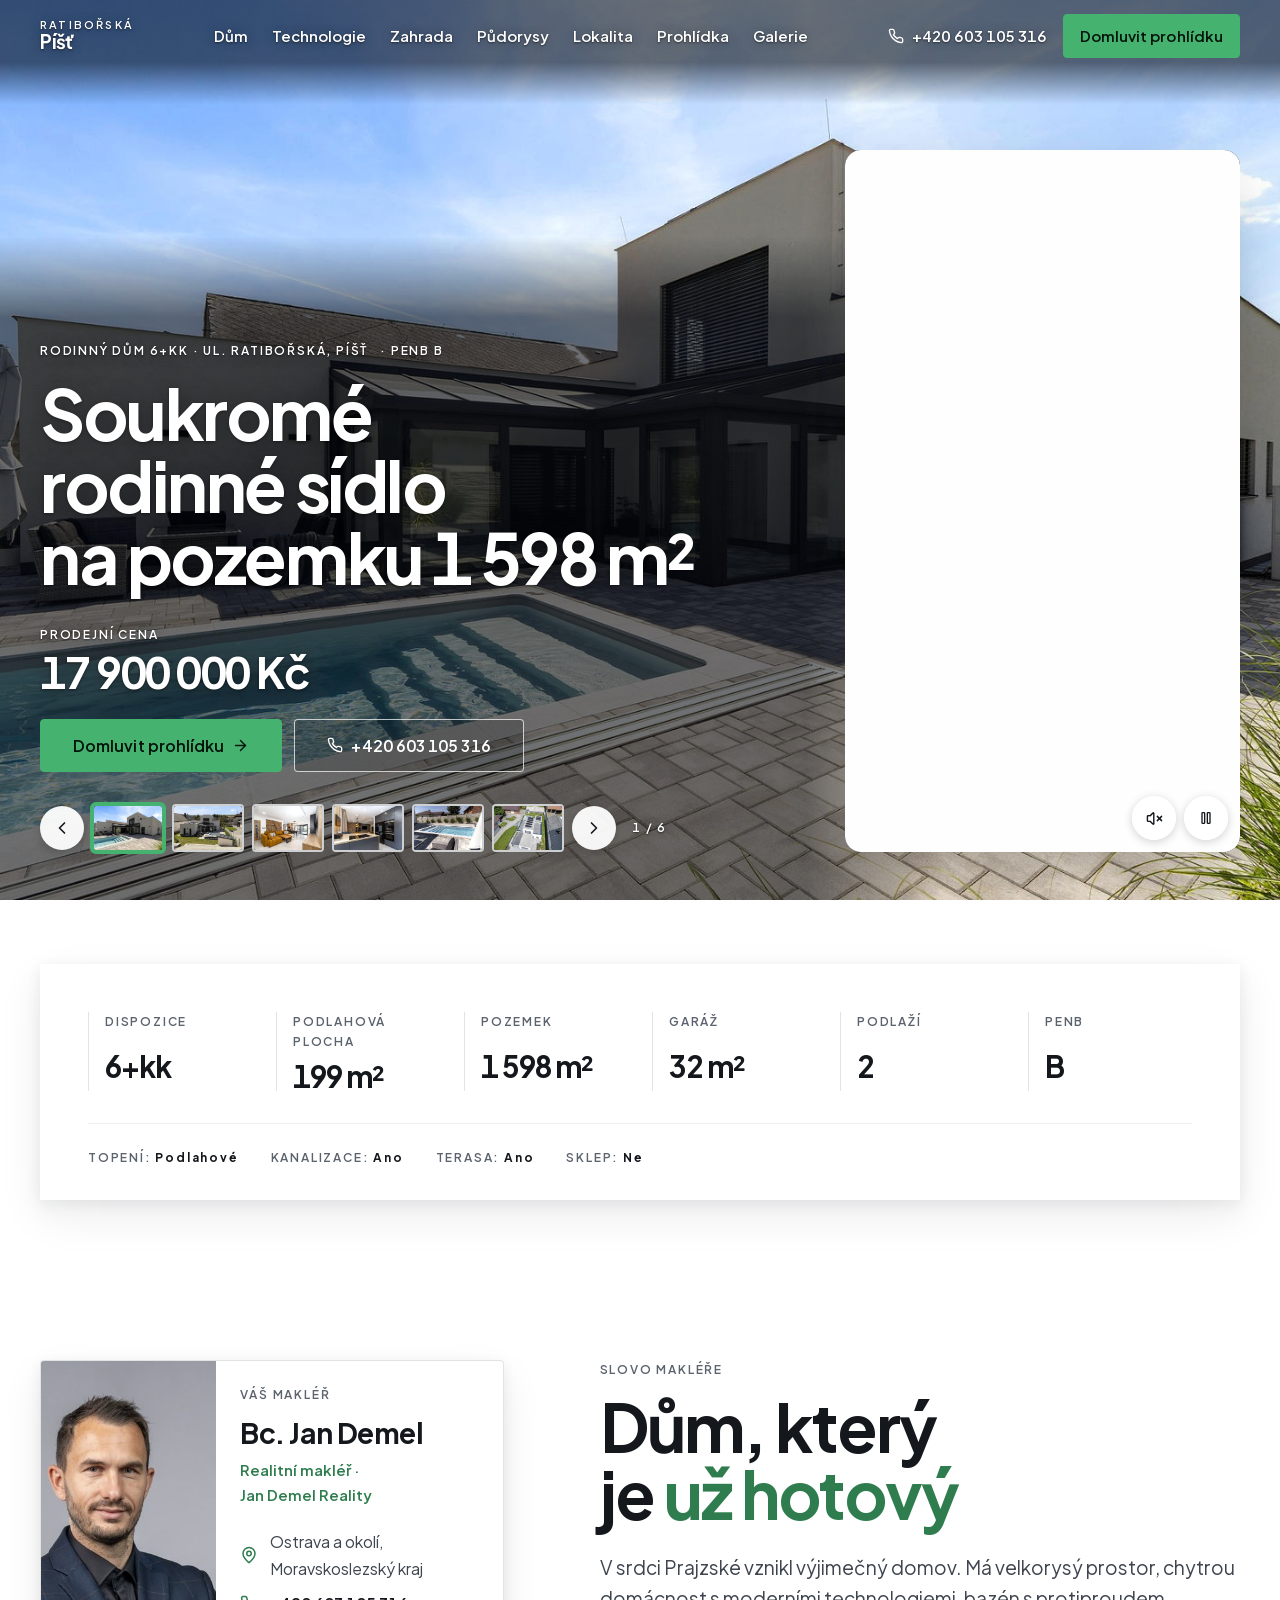
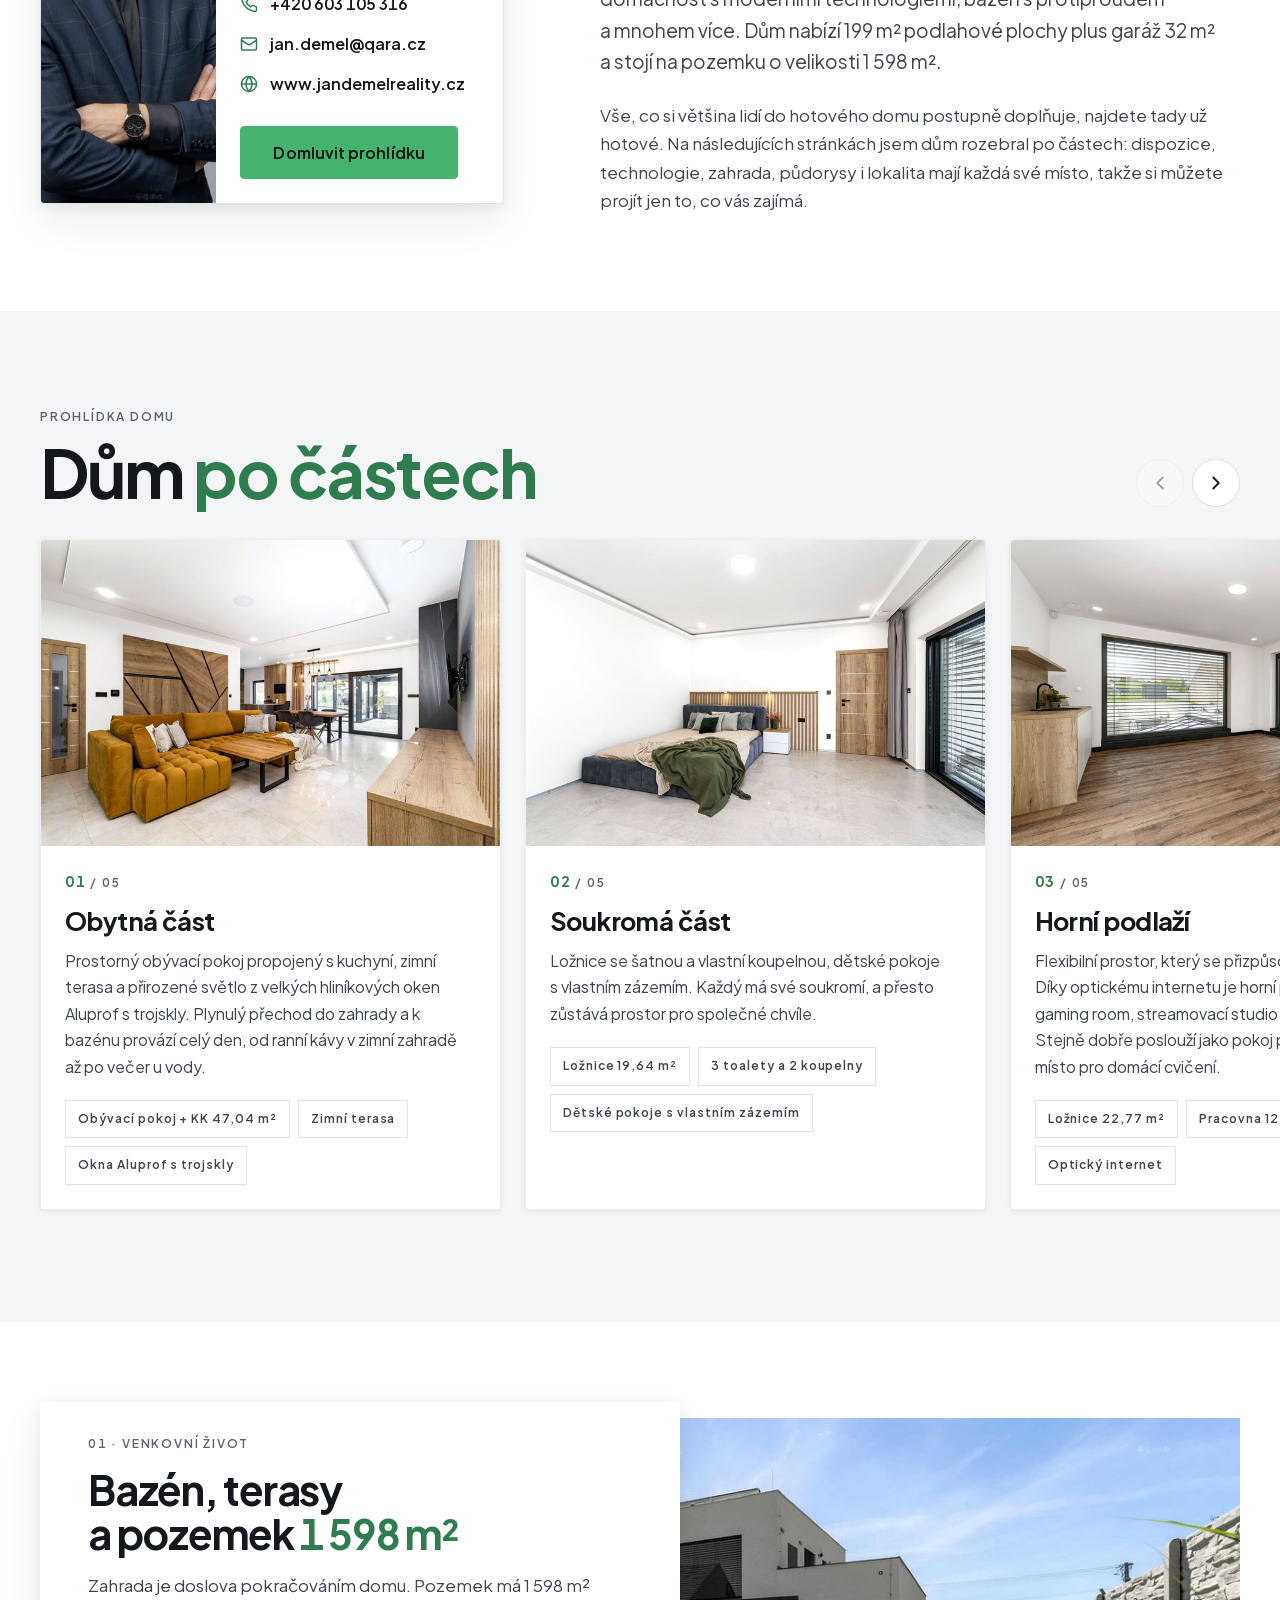
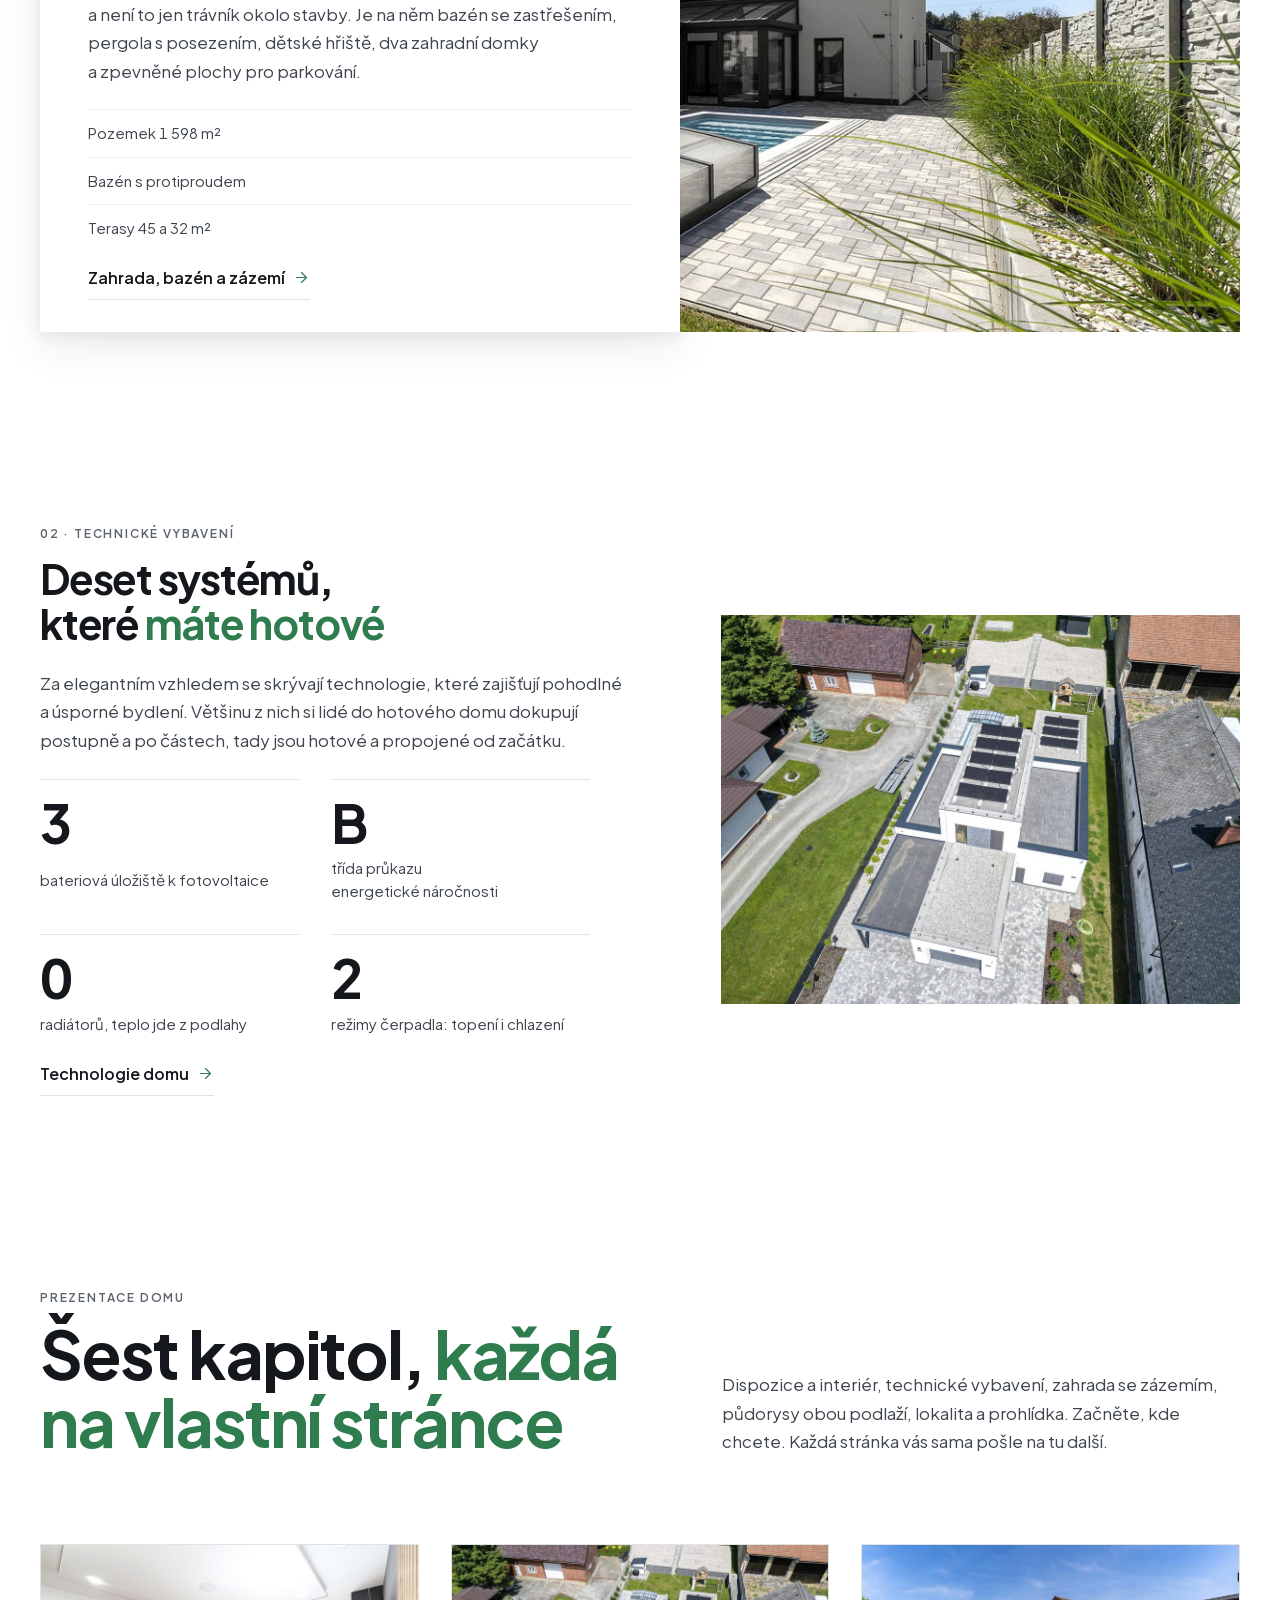
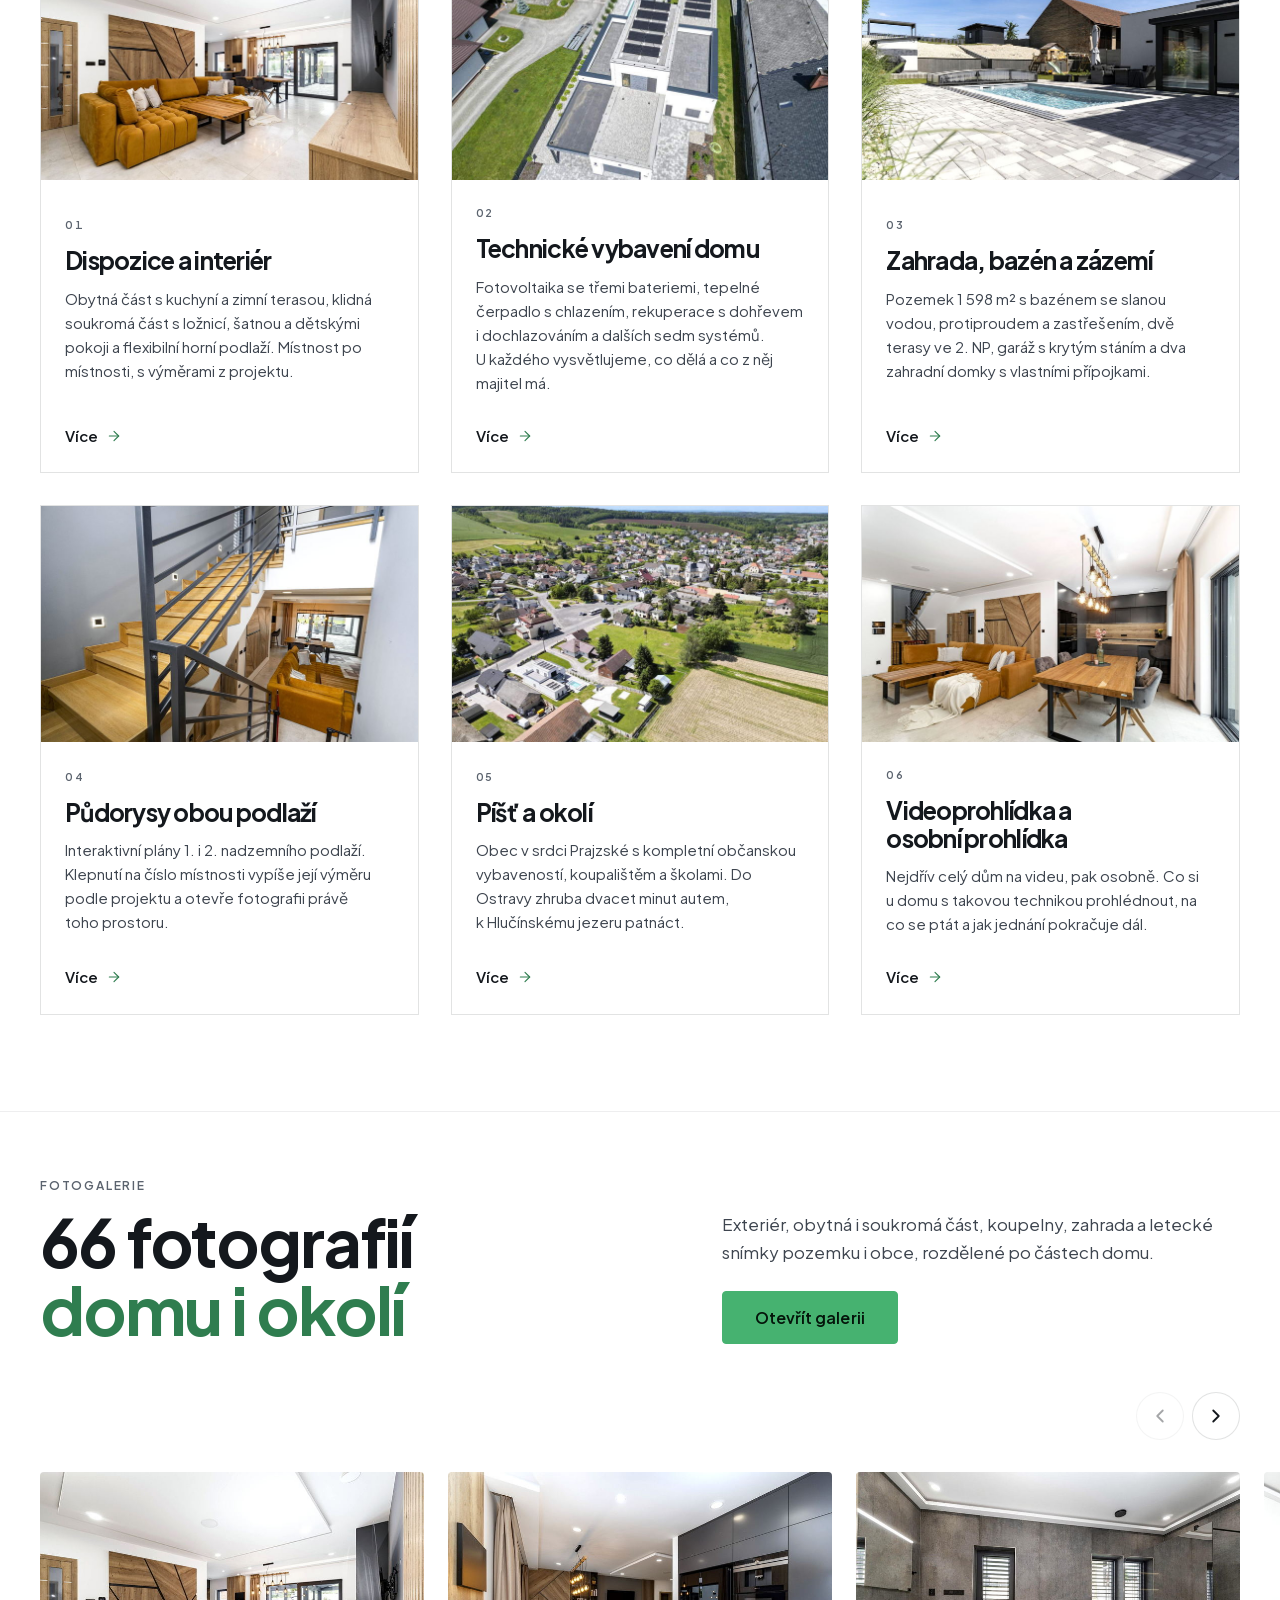
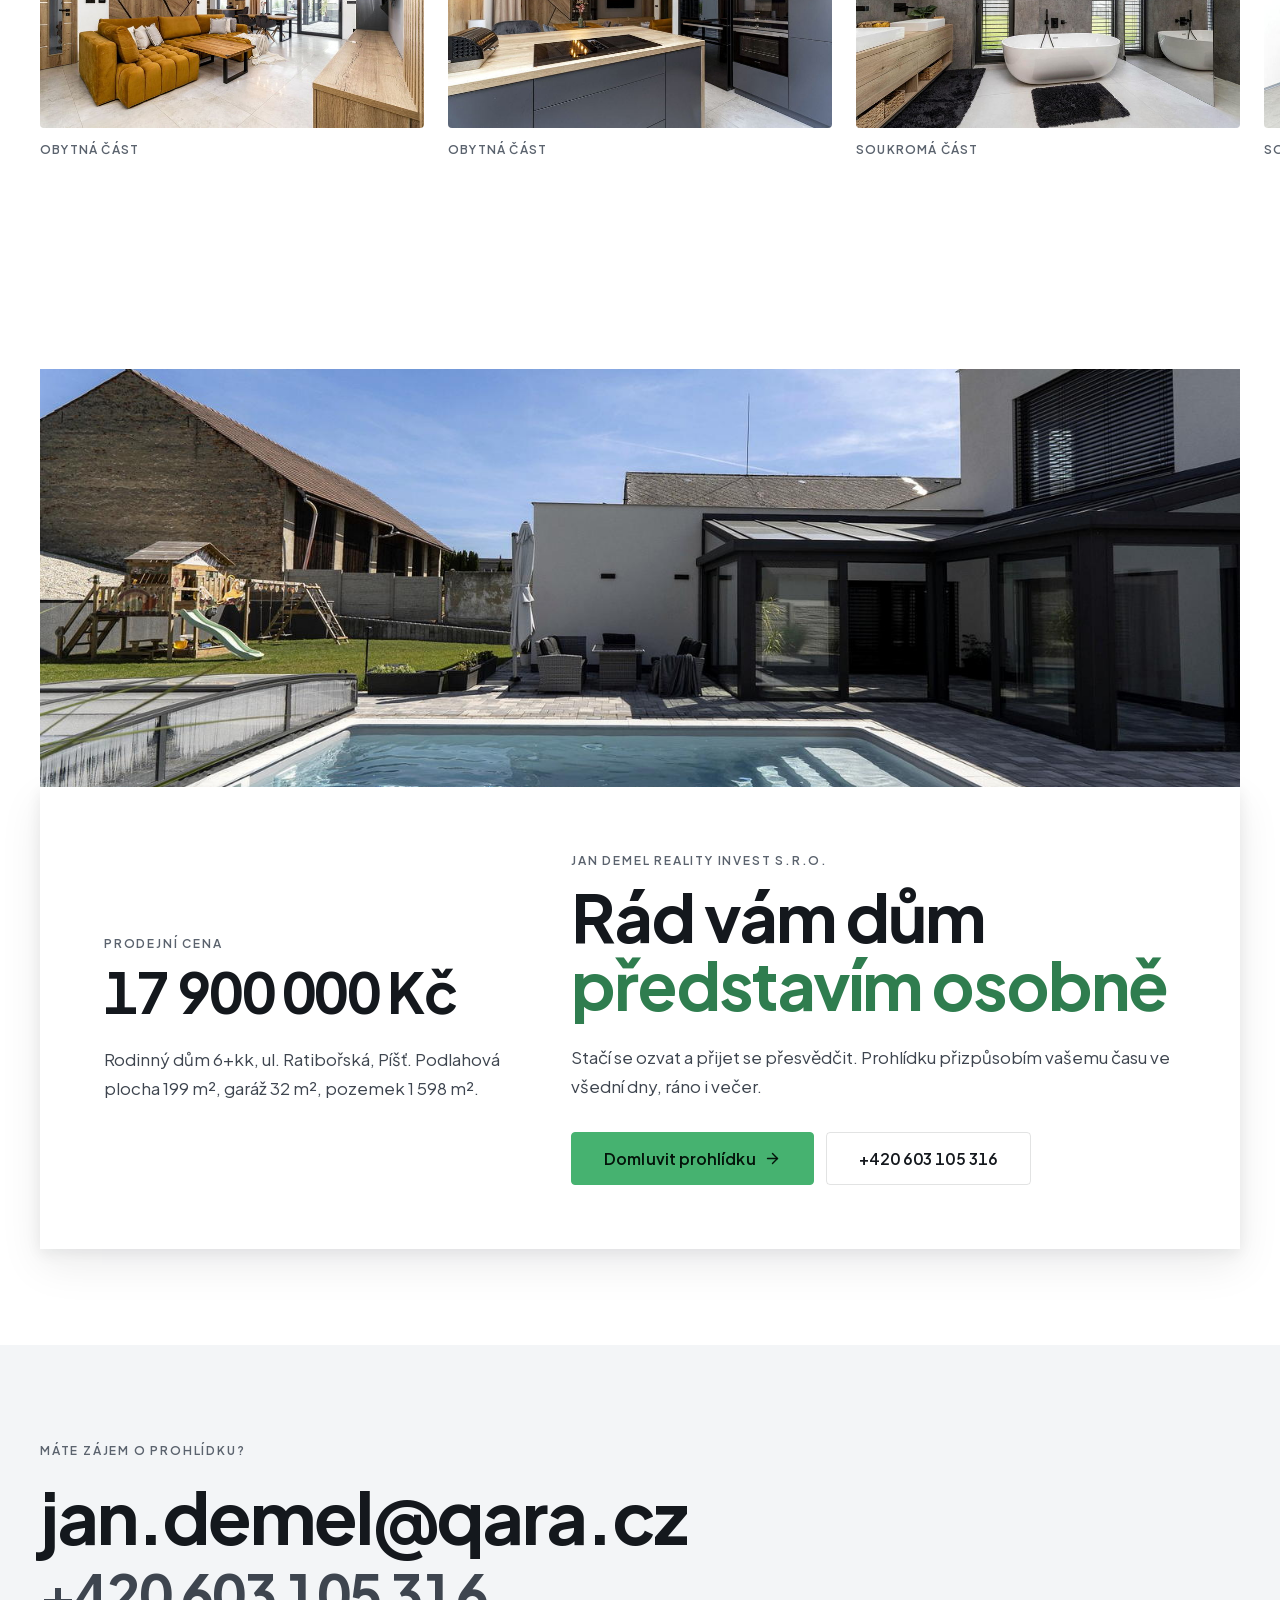
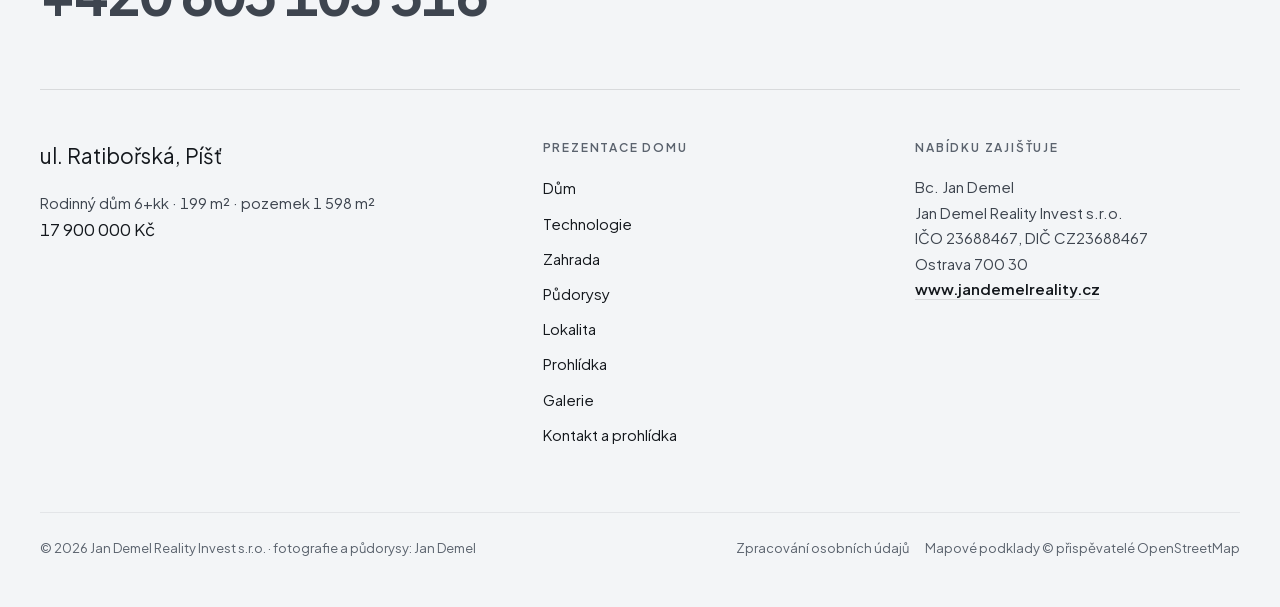
==== commit c7a75aa4: "Cena 17 900 000 Kč (3. 11. 2026, žádost klienta)" ====
--- a/index.html
+++ b/index.html
@@ -1 +1 @@
-<!DOCTYPE html><html lang="cs" class="__variable_a76894"><head><meta charSet="utf-8"/><meta name="viewport" content="width=device-width, initial-scale=1"/><link rel="preload" href="/_next/static/media/636a5ac981f94f8b-s.p.woff2" as="font" crossorigin="" type="font/woff2"/><link rel="preload" href="/_next/static/media/9e7b0a821b9dfcb4-s.p.woff2" as="font" crossorigin="" type="font/woff2"/><link rel="preload" as="image" href="/images/dum-bazen-hero.jpg"/><link rel="preload" as="image" href="/images/s/dum-bazen-hero.jpg"/><link rel="preload" as="image" href="/images/s/zahrada-dum.jpg"/><link rel="preload" as="image" href="/images/s/obyvak-kk.jpg"/><link rel="preload" as="image" href="/images/s/kuchyn-ostruvek.jpg"/><link rel="preload" as="image" href="/images/s/bazen-lehatka.jpg"/><link rel="preload" as="image" href="/images/s/dron-dum.jpg"/><link rel="preload" as="image" href="/images/s/loznice.jpg"/><link rel="preload" as="image" href="/images/s/pokoj-patro.jpg"/><link rel="preload" as="image" href="/images/s/terasa-2np.jpg"/><link rel="stylesheet" href="/_next/static/css/d27cd4fa234b8afc.css" data-precedence="next"/><link rel="preload" as="script" fetchPriority="low" href="/_next/static/chunks/webpack-942147bb2adf8cbd.js"/><script src="/_next/static/chunks/4bd1b696-76baf09600044167.js" async=""></script><script src="/_next/static/chunks/517-ddfb8d779c1d2687.js" async=""></script><script src="/_next/static/chunks/main-app-d44d0b83e8bdde51.js" async=""></script><script src="/_next/static/chunks/app/layout-c6acf2c7ec79ca8f.js" async=""></script><script src="/_next/static/chunks/377-e68f9656bb9e04a2.js" async=""></script><script src="/_next/static/chunks/190-d4e431ca201ce6b5.js" async=""></script><script src="/_next/static/chunks/app/page-c19295cec33c0254.js" async=""></script><link rel="preload" as="image" href="/images/s/koupelna-vana.jpg"/><link rel="preload" as="image" href="/images/s/jidelna.jpg"/><link rel="preload" as="image" href="/images/s/zahrada-terasa.jpg"/><link rel="preload" as="image" href="/images/s/dum-ulice-3.jpg"/><link rel="preload" as="image" href="/images/s/koupelna-sprcha.jpg"/><link rel="preload" as="image" href="/images/s/obyvak-sedaci.jpg"/><link rel="preload" as="image" href="/images/s/dron-pozemek.jpg"/><meta name="next-size-adjust" content=""/><meta name="theme-color" content="#FFFFFF"/><meta name="color-scheme" content="light"/><title>Rodinný dům 6+kk s bazénem | Píšť, ul. Ratibořská</title><meta name="description" content="Prodej rodinného domu 6+kk v Píšti: 199 m² podlahové plochy, pozemek 1 598 m², bazén s protiproudem, fotovoltaika s bateriemi, garáž a dvě terasy. 19 990 000 Kč."/><meta property="og:title" content="Rodinný dům 6+kk s bazénem | Píšť, ul. Ratibořská"/><meta property="og:description" content="Soukromé rodinné sídlo na pozemku 1 598 m² s bazénem, fotovoltaikou a dvěma terasami. 19 990 000 Kč."/><meta property="og:locale" content="cs_CZ"/><meta property="og:type" content="website"/><meta name="twitter:card" content="summary"/><meta name="twitter:title" content="Rodinný dům 6+kk s bazénem | Píšť, ul. Ratibořská"/><meta name="twitter:description" content="Soukromé rodinné sídlo na pozemku 1 598 m² s bazénem, fotovoltaikou a dvěma terasami. 19 990 000 Kč."/><script src="/_next/static/chunks/polyfills-42372ed130431b0a.js" noModule=""></script></head><body><script type="application/ld+json">{"@context":"https://schema.org","@graph":[{"@type":"RealEstateListing","name":"Prodej rodinného domu 6+kk, ul. Ratibořská, Píšť","description":"Rodinný dům 6+kk s bazénem, fotovoltaikou a pozemkem 1 598 m² v obci Píšť.","offers":{"@type":"Offer","price":19990000,"priceCurrency":"CZK","availability":"https://schema.org/InStock","seller":{"@id":"#makler"}},"about":{"@type":"SingleFamilyResidence","name":"Rodinný dům 6+kk, Píšť","numberOfRooms":6,"numberOfBathroomsTotal":2,"floorSize":{"@type":"QuantitativeValue","value":199,"unitCode":"MTK"},"address":{"@type":"PostalAddress","streetAddress":"Ratibořská","addressLocality":"Píšť","postalCode":"747 18","addressCountry":"CZ"},"geo":{"@type":"GeoCoordinates","latitude":49.979254,"longitude":18.195084}}},{"@type":"RealEstateAgent","@id":"#makler","name":"Jan Demel Reality","legalName":"Jan Demel Reality Invest s.r.o.","telephone":"+420603105316","email":"jan.demel@qara.cz","url":"https://www.jandemelreality.cz","image":"https://ratiborska.jandemelreality.cz/images/makler-jan-demel.jpg","identifier":"23688467","vatID":"CZ23688467","address":{"@type":"PostalAddress","addressLocality":"Ostrava","postalCode":"700 30","addressRegion":"Moravskoslezský kraj","addressCountry":"CZ"},"areaServed":{"@type":"Place","name":"Ostrava a okolí, Moravskoslezský kraj"},"employee":{"@type":"Person","name":"Bc. Jan Demel","jobTitle":"Realitní makléř","telephone":"+420603105316","email":"jan.demel@qara.cz","image":"https://ratiborska.jandemelreality.cz/images/makler-jan-demel.jpg","worksFor":{"@id":"#makler"}}}]}</script><a href="#obsah" class="skip-link">Přeskočit na obsah</a><header class="hlavicka-na-fotce" style="position:fixed;top:0;left:0;right:0;z-index:50;transform:translateY(0);transition:transform 300ms var(--ease-panel), background-color 240ms var(--ease-vstup), box-shadow 240ms var(--ease-vstup), color 240ms var(--ease-vstup);background:transparent;box-shadow:none;color:#FFFFFF"><span aria-hidden="true" style="position:absolute;left:0;right:0;top:0;height:104px;pointer-events:none;background:linear-gradient(to bottom, rgba(8,12,18,0.58) 0%, rgba(8,12,18,0.58) 60%, rgba(8,12,18,0) 100%)"></span><div class="wrap-siroky hlavicka-vnitrek" style="position:relative"><a style="display:flex;align-items:center;gap:var(--sp-3);text-decoration:none;color:inherit" href="/"><span class="znacka-text"><span class="mono" style="font-size:11px;letter-spacing:0.2em">Ratibořská</span><span style="font-family:var(--ff-display);font-size:19px;font-weight:700;letter-spacing:-0.01em">Píšť</span></span></a><nav class="nav-odkazy desktop-nav" aria-label="Hlavní navigace"><a href="/dum/">Dům</a><a href="/technologie/">Technologie</a><a href="/zahrada/">Zahrada</a><a href="/pudorysy/">Půdorysy</a><a href="/lokalita/">Lokalita</a><a href="/prohlidka/">Prohlídka</a><a href="/galerie/">Galerie</a></nav><div class="desktop-nav nav-akce"><a href="tel:+420603105316" class="nav-tel tnum"><svg xmlns="http://www.w3.org/2000/svg" width="16" height="16" viewBox="0 0 24 24" fill="none" stroke="currentColor" stroke-width="2" stroke-linecap="round" stroke-linejoin="round" class="lucide lucide-phone" aria-hidden="true"><path d="M22 16.92v3a2 2 0 0 1-2.18 2 19.79 19.79 0 0 1-8.63-3.07 19.5 19.5 0 0 1-6-6 19.79 19.79 0 0 1-3.07-8.67A2 2 0 0 1 4.11 2h3a2 2 0 0 1 2 1.72 12.84 12.84 0 0 0 .7 2.81 2 2 0 0 1-.45 2.11L8.09 9.91a16 16 0 0 0 6 6l1.27-1.27a2 2 0 0 1 2.11-.45 12.84 12.84 0 0 0 2.81.7A2 2 0 0 1 22 16.92z"></path></svg>+420 603 105 316</a><a class="btn btn-hlavni" style="min-height:44px;padding:8px 16px;font-size:15px;text-shadow:none" href="/kontakt/">Domluvit prohlídku</a></div><button type="button" class="hamburger btn btn-druhy" aria-expanded="false" aria-controls="mobilni-menu" style="min-height:44px;padding:8px 16px;color:inherit;background:rgba(10,14,20,0.2);border-color:rgba(255,255,255,0.8);text-shadow:none"><svg xmlns="http://www.w3.org/2000/svg" width="18" height="18" viewBox="0 0 24 24" fill="none" stroke="currentColor" stroke-width="2" stroke-linecap="round" stroke-linejoin="round" class="lucide lucide-menu" aria-hidden="true"><line x1="4" x2="20" y1="12" y2="12"></line><line x1="4" x2="20" y1="6" y2="6"></line><line x1="4" x2="20" y1="18" y2="18"></line></svg><span style="font-size:14px">Menu</span></button></div></header><main id="obsah"><section class="kino" aria-label="Rodinný dům 6+kk, ul. Ratibořská, Píšť"><div class="kino-foto"><div class="kino-snimek je-videt" aria-hidden="false"><img src="/images/dum-bazen-hero.jpg" alt="Rodinný dům se zimní terasou a bazénem" width="1500" height="1000" decoding="async" loading="eager" draggable="false" fetchpriority="high" style="--fp:50% 62%"/></div><button type="button" class="kino-sipka kino-sipka-foto kino-sipka--vlevo" aria-label="Předchozí fotografie"><svg xmlns="http://www.w3.org/2000/svg" width="22" height="22" viewBox="0 0 24 24" fill="none" stroke="currentColor" stroke-width="2" stroke-linecap="round" stroke-linejoin="round" class="lucide lucide-chevron-left" aria-hidden="true"><path d="m15 18-6-6 6-6"></path></svg></button><button type="button" class="kino-sipka kino-sipka-foto kino-sipka--vpravo" aria-label="Další fotografie"><svg xmlns="http://www.w3.org/2000/svg" width="22" height="22" viewBox="0 0 24 24" fill="none" stroke="currentColor" stroke-width="2" stroke-linecap="round" stroke-linejoin="round" class="lucide lucide-chevron-right" aria-hidden="true"><path d="m9 18 6-6-6-6"></path></svg></button></div><div class="wrap-siroky kino-mrizka"><div class="kino-text pod-textem"><div class="kino-titul"><p class="mono kino-misto">Rodinný dům<!-- --> <!-- -->6+kk<!-- --> · <!-- -->ul. Ratibořská<!-- -->, <!-- -->Píšť<span class="jen-desktop"> · PENB <!-- -->B</span></p><h1 class="display">Soukromé rodinné sídlo na pozemku<!-- --> <span class="tnum kino-nowrap">1 598<!-- --> m²</span></h1></div><div class="kino-spod"><div class="kino-cena"><span class="mono kino-cena-popis">Prodejní cena</span><strong class="tnum kino-cena-cislo">19 990 000 Kč</strong></div><div class="kino-akce"><a class="btn btn-hlavni" href="/kontakt/">Domluvit prohlídku <svg xmlns="http://www.w3.org/2000/svg" width="17" height="17" viewBox="0 0 24 24" fill="none" stroke="currentColor" stroke-width="2" stroke-linecap="round" stroke-linejoin="round" class="lucide lucide-arrow-right" aria-hidden="true"><path d="M5 12h14"></path><path d="m12 5 7 7-7 7"></path></svg></a><a href="tel:+420603105316" class="btn btn-obrys-bily kino-tel"><svg xmlns="http://www.w3.org/2000/svg" width="16" height="16" viewBox="0 0 24 24" fill="none" stroke="currentColor" stroke-width="2" stroke-linecap="round" stroke-linejoin="round" class="lucide lucide-phone" aria-hidden="true"><path d="M22 16.92v3a2 2 0 0 1-2.18 2 19.79 19.79 0 0 1-8.63-3.07 19.5 19.5 0 0 1-6-6 19.79 19.79 0 0 1-3.07-8.67A2 2 0 0 1 4.11 2h3a2 2 0 0 1 2 1.72 12.84 12.84 0 0 0 .7 2.81 2 2 0 0 1-.45 2.11L8.09 9.91a16 16 0 0 0 6 6l1.27-1.27a2 2 0 0 1 2.11-.45 12.84 12.84 0 0 0 2.81.7A2 2 0 0 1 22 16.92z"></path></svg> <span class="tnum">+420 603 105 316</span></a></div></div><div class="kino-nahledy" role="group" aria-label="Fotografie domu"><button type="button" class="kino-sipka kino-sipka-rada" aria-label="Předchozí fotografie"><svg xmlns="http://www.w3.org/2000/svg" width="20" height="20" viewBox="0 0 24 24" fill="none" stroke="currentColor" stroke-width="2" stroke-linecap="round" stroke-linejoin="round" class="lucide lucide-chevron-left" aria-hidden="true"><path d="m15 18-6-6 6-6"></path></svg></button><button type="button" class="kino-nahled je-aktivni" aria-pressed="true" aria-label="Fotografie 1 z 6: Rodinný dům se zimní terasou a bazénem"><img src="/images/s/dum-bazen-hero.jpg" alt="" width="760" height="507" loading="eager" decoding="async" draggable="false"/></button><button type="button" class="kino-nahled" aria-pressed="false" aria-label="Fotografie 2 z 6: Pohled na dům ze zahrady, bazén se zastřešením"><img src="/images/s/zahrada-dum.jpg" alt="" width="760" height="506" loading="eager" decoding="async" draggable="false"/></button><button type="button" class="kino-nahled" aria-pressed="false" aria-label="Fotografie 3 z 6: Obývací pokoj propojený s kuchyní"><img src="/images/s/obyvak-kk.jpg" alt="" width="760" height="507" loading="eager" decoding="async" draggable="false"/></button><button type="button" class="kino-nahled" aria-pressed="false" aria-label="Fotografie 4 z 6: Kuchyňský ostrůvek s varnou deskou"><img src="/images/s/kuchyn-ostruvek.jpg" alt="" width="760" height="507" loading="eager" decoding="async" draggable="false"/></button><button type="button" class="kino-nahled" aria-pressed="false" aria-label="Fotografie 5 z 6: Bazén s lehátky a dlážděnou plochou"><img src="/images/s/bazen-lehatka.jpg" alt="" width="760" height="506" loading="eager" decoding="async" draggable="false"/></button><button type="button" class="kino-nahled" aria-pressed="false" aria-label="Fotografie 6 z 6: Letecký pohled na dům s fotovoltaikou na střeše"><img src="/images/s/dron-dum.jpg" alt="" width="760" height="570" loading="eager" decoding="async" draggable="false"/></button><button type="button" class="kino-sipka kino-sipka-rada" aria-label="Další fotografie"><svg xmlns="http://www.w3.org/2000/svg" width="20" height="20" viewBox="0 0 24 24" fill="none" stroke="currentColor" stroke-width="2" stroke-linecap="round" stroke-linejoin="round" class="lucide lucide-chevron-right" aria-hidden="true"><path d="m9 18 6-6-6-6"></path></svg></button><span class="mono tnum kino-pocitadlo" aria-live="polite">1<!-- --> / <!-- -->6</span></div></div><div class="kino-reel"><figure class="reel"><div class="reel-ram"><video class="reel-video" width="576" height="1024" poster="/images/reel-poster.jpg" autoPlay="" muted="" loop="" playsInline="" preload="metadata" disablePictureInPicture="" aria-label="Videoprohlídka domu ul. Ratibořská, Píšť"><source src="/video/reel-rd-pist.webm" type="video/webm"/><source src="/video/reel-rd-pist.mp4" type="video/mp4"/></video><div class="reel-ovladani"><button type="button" class="reel-tlacitko" aria-pressed="false" aria-label="Zapnout zvuk videa"><svg xmlns="http://www.w3.org/2000/svg" width="17" height="17" viewBox="0 0 24 24" fill="none" stroke="currentColor" stroke-width="2" stroke-linecap="round" stroke-linejoin="round" class="lucide lucide-volume-x" aria-hidden="true"><path d="M11 4.702a.705.705 0 0 0-1.203-.498L6.413 7.587A1.4 1.4 0 0 1 5.416 8H3a1 1 0 0 0-1 1v6a1 1 0 0 0 1 1h2.416a1.4 1.4 0 0 1 .997.413l3.383 3.384A.705.705 0 0 0 11 19.298z"></path><line x1="22" x2="16" y1="9" y2="15"></line><line x1="16" x2="22" y1="9" y2="15"></line></svg></button><button type="button" class="reel-tlacitko" aria-pressed="false" aria-label="Pozastavit video"><svg xmlns="http://www.w3.org/2000/svg" width="16" height="16" viewBox="0 0 24 24" fill="none" stroke="currentColor" stroke-width="2" stroke-linecap="round" stroke-linejoin="round" class="lucide lucide-pause" aria-hidden="true"><rect x="14" y="4" width="4" height="16" rx="1"></rect><rect x="6" y="4" width="4" height="16" rx="1"></rect></svg></button></div></div></figure></div></div></section><section id="dum-v-kostce" class="sekce-parametry" aria-label="Klíčové parametry nemovitosti"><div class="wrap-siroky"><div class="parametry-plat"><div class="parametry-pas"><div class="parametr"><span class="mono nadtitul">Dispozice</span><strong class="display tnum">6+kk</strong></div><div class="parametr"><span class="mono nadtitul">Podlahová plocha</span><strong class="display tnum">199 m²</strong></div><div class="parametr"><span class="mono nadtitul">Pozemek</span><strong class="display tnum">1 598 m²</strong></div><div class="parametr"><span class="mono nadtitul">Garáž</span><strong class="display tnum">32 m²</strong></div><div class="parametr"><span class="mono nadtitul">Podlaží</span><strong class="display tnum">2</strong></div><div class="parametr"><span class="mono nadtitul">PENB</span><strong class="display tnum">B</strong></div></div><div class="parametry-doplnek"><span class="mono">Topení<!-- -->: <b style="color:var(--ink)">Podlahové</b></span><span class="mono">Kanalizace<!-- -->: <b style="color:var(--ink)">Ano</b></span><span class="mono">Terasa<!-- -->: <b style="color:var(--ink)">Ano</b></span><span class="mono">Sklep<!-- -->: <b style="color:var(--ink)">Ne</b></span></div></div></div></section><section class="sekce-uzka" aria-labelledby="slovo-nadpis"><div class="wrap-siroky slovo-mrizka"><article class="vizitka" aria-label="Vizitka makléře Bc. Jan Demel"><div class="vizitka-foto"><img src="/images/makler-jan-demel.jpg" alt="Bc. Jan Demel, realitní makléř" width="560" height="700" loading="lazy" decoding="async"/></div><div class="vizitka-telo"><p class="mono nadtitul">Váš makléř</p><h2 class="display vizitka-jmeno">Bc. Jan Demel</h2><p class="vizitka-role">Realitní makléř<!-- --> · <span class="kino-nowrap">Jan Demel Reality</span></p><ul class="vizitka-kontakty"><li><svg xmlns="http://www.w3.org/2000/svg" width="18" height="18" viewBox="0 0 24 24" fill="none" stroke="currentColor" stroke-width="2" stroke-linecap="round" stroke-linejoin="round" class="lucide lucide-map-pin" aria-hidden="true"><path d="M20 10c0 4.993-5.539 10.193-7.399 11.799a1 1 0 0 1-1.202 0C9.539 20.193 4 14.993 4 10a8 8 0 0 1 16 0"></path><circle cx="12" cy="10" r="3"></circle></svg><span>Ostrava a okolí, Moravskoslezský kraj</span></li><li><svg xmlns="http://www.w3.org/2000/svg" width="18" height="18" viewBox="0 0 24 24" fill="none" stroke="currentColor" stroke-width="2" stroke-linecap="round" stroke-linejoin="round" class="lucide lucide-phone" aria-hidden="true"><path d="M22 16.92v3a2 2 0 0 1-2.18 2 19.79 19.79 0 0 1-8.63-3.07 19.5 19.5 0 0 1-6-6 19.79 19.79 0 0 1-3.07-8.67A2 2 0 0 1 4.11 2h3a2 2 0 0 1 2 1.72 12.84 12.84 0 0 0 .7 2.81 2 2 0 0 1-.45 2.11L8.09 9.91a16 16 0 0 0 6 6l1.27-1.27a2 2 0 0 1 2.11-.45 12.84 12.84 0 0 0 2.81.7A2 2 0 0 1 22 16.92z"></path></svg><a href="tel:+420603105316" class="tnum">+420 603 105 316</a></li><li><svg xmlns="http://www.w3.org/2000/svg" width="18" height="18" viewBox="0 0 24 24" fill="none" stroke="currentColor" stroke-width="2" stroke-linecap="round" stroke-linejoin="round" class="lucide lucide-mail" aria-hidden="true"><rect width="20" height="16" x="2" y="4" rx="2"></rect><path d="m22 7-8.97 5.7a1.94 1.94 0 0 1-2.06 0L2 7"></path></svg><a href="mailto:jan.demel@qara.cz">jan.demel@qara.cz</a></li><li><svg xmlns="http://www.w3.org/2000/svg" width="18" height="18" viewBox="0 0 24 24" fill="none" stroke="currentColor" stroke-width="2" stroke-linecap="round" stroke-linejoin="round" class="lucide lucide-globe" aria-hidden="true"><circle cx="12" cy="12" r="10"></circle><path d="M12 2a14.5 14.5 0 0 0 0 20 14.5 14.5 0 0 0 0-20"></path><path d="M2 12h20"></path></svg><a href="https://www.jandemelreality.cz" target="_blank" rel="noopener noreferrer">www.jandemelreality.cz</a></li></ul><a class="btn btn-hlavni vizitka-cta" href="/kontakt/">Domluvit prohlídku</a></div></article><div class="slovo-proza"><div class="slovo-hlava"><p class="mono nadtitul">Slovo makléře</p><h2 id="slovo-nadpis" class="display h-1 slovo-nadpis">Dům, který je <em>už hotový</em></h2></div><p class="lead">V srdci Prajzské vznikl výjimečný domov. Má velkorysý prostor, chytrou domácnost s moderními technologiemi, bazén s protiproudem a mnohem více. Dům nabízí 199 m² podlahové plochy plus garáž 32 m² a stojí na pozemku o velikosti 1 598 m².</p><p class="text">Vše, co si většina lidí do hotového domu postupně doplňuje, najdete tady už hotové. Na následujících stránkách jsem dům rozebral po částech: dispozice, technologie, zahrada, půdorysy i lokalita mají každá své místo, takže si můžete projít jen to, co vás zajímá.</p></div></div></section><section class="sekce-uzka sekce-casti" aria-labelledby="casti-nadpis"><div class="karusel"><div class="wrap-siroky karusel-hlava"><div class="karusel-hlava-text"><p class="mono nadtitul">Prohlídka domu</p><h2 id="casti-nadpis" class="display h-1 hlava-nadpis">Dům <em>po částech</em></h2></div><div class="karusel-sipky"><button type="button" class="karusel-sipka" disabled="" aria-label="Posunout doleva"><svg xmlns="http://www.w3.org/2000/svg" width="22" height="22" viewBox="0 0 24 24" fill="none" stroke="currentColor" stroke-width="2" stroke-linecap="round" stroke-linejoin="round" class="lucide lucide-chevron-left" aria-hidden="true"><path d="m15 18-6-6 6-6"></path></svg></button><button type="button" class="karusel-sipka" aria-label="Posunout doprava"><svg xmlns="http://www.w3.org/2000/svg" width="22" height="22" viewBox="0 0 24 24" fill="none" stroke="currentColor" stroke-width="2" stroke-linecap="round" stroke-linejoin="round" class="lucide lucide-chevron-right" aria-hidden="true"><path d="m9 18 6-6-6-6"></path></svg></button></div></div><div class="karusel-pas" role="region" aria-roledescription="karusel" aria-label="Dům po částech" tabindex="0"><article class="cast-karta"><div class="foto-ram cast-karta-foto"><img src="/images/s/obyvak-kk.jpg" alt="Obývací pokoj propojený s kuchyní" width="760" height="507" loading="eager" decoding="async" draggable="false"/></div><div class="cast-karta-telo"><p class="mono nadtitul"><b class="tnum cast-karta-cislo">01</b> / 05</p><h3 class="display h-3">Obytná část</h3><p class="cast-karta-text">Prostorný obývací pokoj propojený s kuchyní, zimní terasa a přirozené světlo z velkých hliníkových oken Aluprof s trojskly. Plynulý přechod do zahrady a k bazénu provází celý den, od ranní kávy v zimní zahradě až po večer u vody.</p><ul class="kapitola-fakta"><li>Obývací pokoj + KK 47,04 m²</li><li>Zimní terasa</li><li>Okna Aluprof s trojskly</li></ul></div></article><article class="cast-karta"><div class="foto-ram cast-karta-foto"><img src="/images/s/loznice.jpg" alt="Hlavní ložnice" width="760" height="507" loading="eager" decoding="async" draggable="false"/></div><div class="cast-karta-telo"><p class="mono nadtitul"><b class="tnum cast-karta-cislo">02</b> / 05</p><h3 class="display h-3">Soukromá část</h3><p class="cast-karta-text">Ložnice se šatnou a vlastní koupelnou, dětské pokoje s vlastním zázemím. Každý má své soukromí, a přesto zůstává prostor pro společné chvíle.</p><ul class="kapitola-fakta"><li>Ložnice 19,64 m²</li><li>3 toalety a 2 koupelny</li><li>Dětské pokoje s vlastním zázemím</li></ul></div></article><article class="cast-karta"><div class="foto-ram cast-karta-foto"><img src="/images/s/pokoj-patro.jpg" alt="Pokoj v horním podlaží" width="760" height="507" loading="eager" decoding="async" draggable="false"/></div><div class="cast-karta-telo"><p class="mono nadtitul"><b class="tnum cast-karta-cislo">03</b> / 05</p><h3 class="display h-3">Horní podlaží</h3><p class="cast-karta-text">Flexibilní prostor, který se přizpůsobí vašemu životu. Díky optickému internetu je horní podlaží perfektní pro gaming room, streamovací studio i práci z domova. Stejně dobře poslouží jako pokoj pro hosty, ateliér nebo místo pro domácí cvičení.</p><ul class="kapitola-fakta"><li>Ložnice 22,77 m²</li><li>Pracovna 12,33 m²</li><li>Optický internet</li></ul></div></article><article class="cast-karta"><div class="foto-ram cast-karta-foto"><img src="/images/s/terasa-2np.jpg" alt="Terasa ve 2. nadzemním podlaží" width="760" height="507" loading="eager" decoding="async" draggable="false"/></div><div class="cast-karta-telo"><p class="mono nadtitul"><b class="tnum cast-karta-cislo">04</b> / 05</p><h3 class="display h-3">Dvě terasy ve 2. NP</h3><p class="cast-karta-text">Větší terasa o přibližné výměře 45 m² má dlažbu uloženou na terčích, venkovní přívod vody a připravené elektrické připojení pro bioklimatickou pergolu, takže je tu prostor pro venkovní kuchyni i relaxační zónu. Druhá terasa o přibližné výměře 32 m² nabízí další soukromí.</p><ul class="kapitola-fakta"><li>Terasa ≈ 45 m²</li><li>Terasa ≈ 32 m²</li><li>Dlažba na terčích</li></ul></div></article><article class="cast-karta"><div class="foto-ram cast-karta-foto"><img src="/images/s/bazen-lehatka.jpg" alt="Bazén s lehátky a dlážděnou plochou" width="760" height="506" loading="eager" decoding="async" draggable="false"/></div><div class="cast-karta-telo"><p class="mono nadtitul"><b class="tnum cast-karta-cislo">05</b> / 05</p><h3 class="display h-3">Zahrada a bazén</h3><p class="cast-karta-text">Zahrada je doslova pokračováním domu. Pozemek má 1 598 m² a není to jen trávník okolo stavby. Je na něm bazén se zastřešením, pergola s posezením, dětské hřiště, dva zahradní domky a zpevněné plochy pro parkování.</p><ul class="kapitola-fakta"><li>Pozemek 1 598 m²</li><li>Bazén s protiproudem</li><li>Terasy 45 a 32 m²</li></ul></div></article></div></div></section><section class="sekce-uzka" aria-labelledby="zahrada-nadpis"><div class="wrap-siroky"><div class="pruh-plny"><div class="foto-ram" style="aspect-ratio:21 / 9"><img src="/images/bazen-zastreseni.jpg" alt="Zastřešení bazénu na zahradě" width="1280" height="853" loading="lazy" decoding="async" style="object-position:center 58%"/></div><div class="pruh-deska-obal"><div class="pruh-deska"><p class="mono nadtitul"><span class="tnum">01</span> · Venkovní život</p><h2 id="zahrada-nadpis" class="display h-2 hlava-nadpis">Bazén, terasy a pozemek<!-- --> <em class="tnum">1 598<!-- --> m²</em></h2><p class="text" style="margin-top:var(--sp-4)">Zahrada je doslova pokračováním domu. Pozemek má 1 598 m² a není to jen trávník okolo stavby. Je na něm bazén se zastřešením, pergola s posezením, dětské hřiště, dva zahradní domky a zpevněné plochy pro parkování.</p><ul class="vyzdvih-fakta" style="margin-top:var(--sp-5)"><li class="tnum">Pozemek 1 598 m²</li><li class="tnum">Bazén s protiproudem</li><li class="tnum">Terasy 45 a 32 m²</li></ul><a class="vyzdvih-odkaz" style="margin-top:var(--sp-5)" href="/zahrada/">Zahrada, bazén a zázemí<svg xmlns="http://www.w3.org/2000/svg" width="17" height="17" viewBox="0 0 24 24" fill="none" stroke="currentColor" stroke-width="1.7" stroke-linecap="round" stroke-linejoin="round" class="lucide lucide-arrow-right" aria-hidden="true"><path d="M5 12h14"></path><path d="m12 5 7 7-7 7"></path></svg></a></div></div></div></div></section><section class="sekce-vyzdvih"><div class="wrap-siroky vyzdvih vyzdvih--obraceny"><div class="vyzdvih-foto"><div class="foto-ram foto-zoom" style="aspect-ratio:4 / 3"><img src="/images/dron-dum.jpg" alt="Letecký pohled na dům s fotovoltaikou na střeše" width="1080" height="810" decoding="async" loading="lazy"/></div></div><div class="vyzdvih-text"><div class="vyzdvih-hlava"><p class="mono nadtitul"><span class="tnum">02</span> · <!-- -->Technické vybavení</p><h2 class="display h-2 vyzdvih-nadpis">Deset systémů, které <em>máte hotové</em></h2></div><p class="text vyzdvih-proza">Za elegantním vzhledem se skrývají technologie, které zajišťují pohodlné a úsporné bydlení. Většinu z nich si lidé do hotového domu dokupují postupně a po částech, tady jsou hotové a propojené od začátku.</p><ul class="tech-cisla vyzdvih-cisla"><li><span class="display tech-cislo tnum">3</span><span class="tech-cislo-popis">bateriová úložiště k fotovoltaice</span></li><li><span class="display tech-cislo tnum">B</span><span class="tech-cislo-popis">třída průkazu energetické náročnosti</span></li><li><span class="display tech-cislo tnum">0</span><span class="tech-cislo-popis">radiátorů, teplo jde z podlahy</span></li><li><span class="display tech-cislo tnum">2</span><span class="tech-cislo-popis">režimy čerpadla: topení i chlazení</span></li></ul><a class="vyzdvih-odkaz" href="/technologie/">Technologie domu<svg xmlns="http://www.w3.org/2000/svg" width="17" height="17" viewBox="0 0 24 24" fill="none" stroke="currentColor" stroke-width="1.7" stroke-linecap="round" stroke-linejoin="round" class="lucide lucide-arrow-right" aria-hidden="true"><path d="M5 12h14"></path><path d="m12 5 7 7-7 7"></path></svg></a></div></div></section><section id="rozcestnik" class="sekce-uzka" aria-labelledby="rozcestnik-nadpis"><div class="wrap-siroky"><div class="hlava-sekce"><div><p class="mono nadtitul">Prezentace domu</p><h2 id="rozcestnik-nadpis" class="display h-1 hlava-nadpis">Šest kapitol, <em>každá na vlastní stránce</em></h2></div><p class="text">Dispozice a interiér, technické vybavení, zahrada se zázemím, půdorysy obou podlaží, lokalita a prohlídka. Začněte, kde chcete. Každá stránka vás sama pošle na tu další.</p></div><div class="rozcestnik-obal"><ul class="rozcestnik"><li><a class="rozcestnik-karta" href="/dum/"><div class="foto-ram rozcestnik-foto foto-zoom"><img src="/images/s/obyvak-kk.jpg" alt="" width="760" height="507" loading="lazy" decoding="async" aria-hidden="true"/></div><div class="rozcestnik-telo"><span class="mono tnum rozcestnik-cislo">01</span><span class="display rozcestnik-nadpis">Dispozice a interiér</span><span class="rozcestnik-perex">Obytná část s kuchyní a zimní terasou, klidná soukromá část s ložnicí, šatnou a dětskými pokoji a flexibilní horní podlaží. Místnost po místnosti, s výměrami z projektu.</span><span class="rozcestnik-vice">Více<svg xmlns="http://www.w3.org/2000/svg" width="16" height="16" viewBox="0 0 24 24" fill="none" stroke="currentColor" stroke-width="1.7" stroke-linecap="round" stroke-linejoin="round" class="lucide lucide-arrow-right" aria-hidden="true"><path d="M5 12h14"></path><path d="m12 5 7 7-7 7"></path></svg></span></div></a></li><li><a class="rozcestnik-karta" href="/technologie/"><div class="foto-ram rozcestnik-foto foto-zoom"><img src="/images/s/dron-dum.jpg" alt="" width="760" height="570" loading="lazy" decoding="async" aria-hidden="true"/></div><div class="rozcestnik-telo"><span class="mono tnum rozcestnik-cislo">02</span><span class="display rozcestnik-nadpis">Technické vybavení domu</span><span class="rozcestnik-perex">Fotovoltaika se třemi bateriemi, tepelné čerpadlo s chlazením, rekuperace s dohřevem i dochlazováním a dalších sedm systémů. U každého vysvětlujeme, co dělá a co z něj majitel má.</span><span class="rozcestnik-vice">Více<svg xmlns="http://www.w3.org/2000/svg" width="16" height="16" viewBox="0 0 24 24" fill="none" stroke="currentColor" stroke-width="1.7" stroke-linecap="round" stroke-linejoin="round" class="lucide lucide-arrow-right" aria-hidden="true"><path d="M5 12h14"></path><path d="m12 5 7 7-7 7"></path></svg></span></div></a></li><li><a class="rozcestnik-karta" href="/zahrada/"><div class="foto-ram rozcestnik-foto foto-zoom"><img src="/images/s/bazen-posezeni.jpg" alt="" width="760" height="507" loading="lazy" decoding="async" aria-hidden="true"/></div><div class="rozcestnik-telo"><span class="mono tnum rozcestnik-cislo">03</span><span class="display rozcestnik-nadpis">Zahrada, bazén a zázemí</span><span class="rozcestnik-perex">Pozemek 1 598 m² s bazénem se slanou vodou, protiproudem a zastřešením, dvě terasy ve 2. NP, garáž s krytým stáním a dva zahradní domky s vlastními přípojkami.</span><span class="rozcestnik-vice">Více<svg xmlns="http://www.w3.org/2000/svg" width="16" height="16" viewBox="0 0 24 24" fill="none" stroke="currentColor" stroke-width="1.7" stroke-linecap="round" stroke-linejoin="round" class="lucide lucide-arrow-right" aria-hidden="true"><path d="M5 12h14"></path><path d="m12 5 7 7-7 7"></path></svg></span></div></a></li><li><a class="rozcestnik-karta" href="/pudorysy/"><div class="foto-ram rozcestnik-foto foto-zoom"><img src="/images/s/schodiste.jpg" alt="" width="760" height="507" loading="lazy" decoding="async" aria-hidden="true"/></div><div class="rozcestnik-telo"><span class="mono tnum rozcestnik-cislo">04</span><span class="display rozcestnik-nadpis">Půdorysy obou podlaží</span><span class="rozcestnik-perex">Interaktivní plány 1. i 2. nadzemního podlaží. Klepnutí na číslo místnosti vypíše její výměru podle projektu a otevře fotografii právě toho prostoru.</span><span class="rozcestnik-vice">Více<svg xmlns="http://www.w3.org/2000/svg" width="16" height="16" viewBox="0 0 24 24" fill="none" stroke="currentColor" stroke-width="1.7" stroke-linecap="round" stroke-linejoin="round" class="lucide lucide-arrow-right" aria-hidden="true"><path d="M5 12h14"></path><path d="m12 5 7 7-7 7"></path></svg></span></div></a></li><li><a class="rozcestnik-karta" href="/lokalita/"><div class="foto-ram rozcestnik-foto foto-zoom"><img src="/images/s/dron-obec.jpg" alt="" width="760" height="570" loading="lazy" decoding="async" aria-hidden="true"/></div><div class="rozcestnik-telo"><span class="mono tnum rozcestnik-cislo">05</span><span class="display rozcestnik-nadpis">Píšť a okolí</span><span class="rozcestnik-perex">Obec v srdci Prajzské s kompletní občanskou vybaveností, koupalištěm a školami. Do Ostravy zhruba dvacet minut autem, k Hlučínskému jezeru patnáct.</span><span class="rozcestnik-vice">Více<svg xmlns="http://www.w3.org/2000/svg" width="16" height="16" viewBox="0 0 24 24" fill="none" stroke="currentColor" stroke-width="1.7" stroke-linecap="round" stroke-linejoin="round" class="lucide lucide-arrow-right" aria-hidden="true"><path d="M5 12h14"></path><path d="m12 5 7 7-7 7"></path></svg></span></div></a></li><li><a class="rozcestnik-karta" href="/prohlidka/"><div class="foto-ram rozcestnik-foto foto-zoom"><img src="/images/s/obyvak-jidelna.jpg" alt="" width="760" height="507" loading="lazy" decoding="async" aria-hidden="true"/></div><div class="rozcestnik-telo"><span class="mono tnum rozcestnik-cislo">06</span><span class="display rozcestnik-nadpis">Videoprohlídka a osobní prohlídka</span><span class="rozcestnik-perex">Nejdřív celý dům na videu, pak osobně. Co si u domu s takovou technikou prohlédnout, na co se ptát a jak jednání pokračuje dál.</span><span class="rozcestnik-vice">Více<svg xmlns="http://www.w3.org/2000/svg" width="16" height="16" viewBox="0 0 24 24" fill="none" stroke="currentColor" stroke-width="1.7" stroke-linecap="round" stroke-linejoin="round" class="lucide lucide-arrow-right" aria-hidden="true"><path d="M5 12h14"></path><path d="m12 5 7 7-7 7"></path></svg></span></div></a></li></ul></div></div></section><section class="linka sekce-galerie" aria-labelledby="galerie-nadpis"><div class="wrap-siroky hlava-sekce"><div><p class="mono nadtitul">Fotogalerie</p><h2 id="galerie-nadpis" class="display h-1 hlava-nadpis"><span class="tnum">66</span> fotografií<!-- --> <em>domu i okolí</em></h2></div><div><p class="text">Exteriér, obytná i soukromá část, koupelny, zahrada a letecké snímky pozemku i obce, rozdělené po částech domu.</p><a class="btn btn-hlavni sekce-cta" href="/galerie/">Otevřít galerii</a></div></div><div class="karusel karusel-galerie"><div class="wrap-siroky karusel-hlava"><div class="karusel-hlava-text"></div><div class="karusel-sipky"><button type="button" class="karusel-sipka" disabled="" aria-label="Posunout doleva"><svg xmlns="http://www.w3.org/2000/svg" width="22" height="22" viewBox="0 0 24 24" fill="none" stroke="currentColor" stroke-width="2" stroke-linecap="round" stroke-linejoin="round" class="lucide lucide-chevron-left" aria-hidden="true"><path d="m15 18-6-6 6-6"></path></svg></button><button type="button" class="karusel-sipka" aria-label="Posunout doprava"><svg xmlns="http://www.w3.org/2000/svg" width="22" height="22" viewBox="0 0 24 24" fill="none" stroke="currentColor" stroke-width="2" stroke-linecap="round" stroke-linejoin="round" class="lucide lucide-chevron-right" aria-hidden="true"><path d="m9 18 6-6-6-6"></path></svg></button></div></div><div class="karusel-pas" role="region" aria-roledescription="karusel" aria-label="Výběr fotografií domu, zahrady a okolí" tabindex="0"><figure class="pas-polozka"><div class="foto-ram"><img src="/images/s/obyvak-kk.jpg" alt="Obývací pokoj propojený s kuchyní" width="760" height="507" loading="eager" decoding="async" draggable="false"/></div><figcaption>Obytná část</figcaption></figure><figure class="pas-polozka"><div class="foto-ram"><img src="/images/s/kuchyn-ostruvek.jpg" alt="Kuchyňský ostrůvek s varnou deskou" width="760" height="507" loading="eager" decoding="async" draggable="false"/></div><figcaption>Obytná část</figcaption></figure><figure class="pas-polozka"><div class="foto-ram"><img src="/images/s/koupelna-vana.jpg" alt="Volně stojící vana u okna" width="760" height="507" loading="eager" decoding="async" draggable="false"/></div><figcaption>Soukromá část</figcaption></figure><figure class="pas-polozka"><div class="foto-ram"><img src="/images/s/loznice.jpg" alt="Hlavní ložnice" width="760" height="507" loading="eager" decoding="async" draggable="false"/></div><figcaption>Soukromá část</figcaption></figure><figure class="pas-polozka"><div class="foto-ram"><img src="/images/s/jidelna.jpg" alt="Jídelní stůl s designovými svítidly" width="760" height="507" loading="eager" decoding="async" draggable="false"/></div><figcaption>Obytná část</figcaption></figure><figure class="pas-polozka"><div class="foto-ram"><img src="/images/s/bazen-lehatka.jpg" alt="Bazén s lehátky a dlážděnou plochou" width="760" height="506" loading="eager" decoding="async" draggable="false"/></div><figcaption>Zahrada</figcaption></figure><figure class="pas-polozka"><div class="foto-ram"><img src="/images/s/pokoj-patro.jpg" alt="Pokoj v horním podlaží" width="760" height="507" loading="eager" decoding="async" draggable="false"/></div><figcaption>Horní podlaží</figcaption></figure><figure class="pas-polozka"><div class="foto-ram"><img src="/images/s/zahrada-terasa.jpg" alt="Terasa u bazénu s posezením" width="760" height="506" loading="eager" decoding="async" draggable="false"/></div><figcaption>Zahrada</figcaption></figure><figure class="pas-polozka"><div class="foto-ram"><img src="/images/s/dum-ulice-3.jpg" alt="Rodinný dům s garáží a oplocením při pohledu z ulice Ratibořská" width="760" height="507" loading="eager" decoding="async" draggable="false"/></div><figcaption>Exteriér</figcaption></figure><figure class="pas-polozka"><div class="foto-ram"><img src="/images/s/koupelna-sprcha.jpg" alt="Sprchový kout v hlavní koupelně" width="760" height="507" loading="eager" decoding="async" draggable="false"/></div><figcaption>Soukromá část</figcaption></figure><figure class="pas-polozka"><div class="foto-ram"><img src="/images/s/obyvak-sedaci.jpg" alt="Sedací souprava v obývacím pokoji" width="760" height="507" loading="eager" decoding="async" draggable="false"/></div><figcaption>Obytná část</figcaption></figure><figure class="pas-polozka"><div class="foto-ram"><img src="/images/s/dron-pozemek.jpg" alt="Letecký pohled na celý pozemek 1 598 m²" width="760" height="570" loading="eager" decoding="async" draggable="false"/></div><figcaption>Z výšky</figcaption></figure></div></div></section><section class="sekce-zaver" aria-labelledby="zaver-nadpis"><div class="wrap-siroky"><div class="foto-ram" style="aspect-ratio:21 / 9"><img src="/images/dum-bazen-terasa.jpg" alt="Bazén a dlážděná terasa před domem" width="1500" height="1000" decoding="async" loading="lazy" style="object-position:center 62%"/></div></div><div class="wrap-siroky"><div class="zaver-plat"><div class="zaver-cena-blok"><p class="mono nadtitul">Prodejní cena</p><p class="display tnum zaver-cena">19 990 000 Kč</p><p class="text zaver-popis">Rodinný dům 6+kk, ul. Ratibořská, Píšť. Podlahová plocha 199 m², garáž 32 m², pozemek 1 598 m².</p></div><div class="zaver-kontakt"><p class="mono nadtitul">Jan Demel Reality Invest s.r.o.</p><h2 id="zaver-nadpis" class="display h-1 zaver-nadpis">Rád vám dům <em>představím osobně</em></h2><p class="text zaver-text">Stačí se ozvat a přijet se přesvědčit. Prohlídku přizpůsobím vašemu času ve všední dny, ráno i večer.</p><div class="zaver-akce"><a class="btn btn-hlavni" href="/kontakt/">Domluvit prohlídku <svg xmlns="http://www.w3.org/2000/svg" width="17" height="17" viewBox="0 0 24 24" fill="none" stroke="currentColor" stroke-width="2" stroke-linecap="round" stroke-linejoin="round" class="lucide lucide-arrow-right" aria-hidden="true"><path d="M5 12h14"></path><path d="m12 5 7 7-7 7"></path></svg></a><a href="tel:+420603105316" class="btn btn-druhy"><span class="tnum">+420 603 105 316</span></a></div></div></div></div></section></main><footer class="svetla" style="padding-top:var(--sp-9);padding-bottom:var(--sp-7)"><div class="wrap-siroky"><p class="mono nadtitul" style="margin:0">Máte zájem o prohlídku?</p><a href="mailto:jan.demel@qara.cz?subject=Dotaz%20k%20domu%20ul.%20Ratibo%C5%99sk%C3%A1%2C%20P%C3%AD%C5%A1%C5%A5" class="display" style="display:block;margin-top:var(--sp-4);text-decoration:none;font-size:clamp(28px, 5.6vw, 76px);line-height:1.08;word-break:break-word">jan.demel@qara.cz</a><a href="tel:+420603105316" class="display" style="display:block;margin-top:var(--sp-2);text-decoration:none;font-size:clamp(26px, 4.4vw, 58px);line-height:1.1;color:var(--ink-2)"><span class="tnum">+420 603 105 316</span></a><div style="margin-top:var(--sp-8);margin-bottom:var(--sp-7);height:1px;background:var(--line)" aria-hidden="true"></div><div class="mrizka-4" style="display:grid;grid-template-columns:1.4fr 1fr 1fr;gap:var(--sp-7);align-items:start"><div><span style="font-family:var(--ff-display);font-size:21px">ul. Ratibořská<!-- -->, <!-- -->Píšť</span><p class="text" style="margin-top:var(--sp-4);font-size:15px">Rodinný dům<!-- --> <!-- -->6+kk<!-- --> · <span class="tnum">199<!-- --> m²</span> ·<!-- --> <!-- -->pozemek <span class="tnum">1 598<!-- --> m²</span><br/><span class="tnum" style="color:var(--ink);font-size:17px">19 990 000 Kč</span></p></div><div><p class="mono nadtitul" style="margin-bottom:var(--sp-4)">Prezentace domu</p><ul style="list-style:none;margin:0;padding:0;display:grid;gap:var(--sp-2)"><li><a style="text-decoration:none;font-size:15px" href="/dum/">Dům</a></li><li><a style="text-decoration:none;font-size:15px" href="/technologie/">Technologie</a></li><li><a style="text-decoration:none;font-size:15px" href="/zahrada/">Zahrada</a></li><li><a style="text-decoration:none;font-size:15px" href="/pudorysy/">Půdorysy</a></li><li><a style="text-decoration:none;font-size:15px" href="/lokalita/">Lokalita</a></li><li><a style="text-decoration:none;font-size:15px" href="/prohlidka/">Prohlídka</a></li><li><a style="text-decoration:none;font-size:15px" href="/galerie/">Galerie</a></li><li><a style="text-decoration:none;font-size:15px" href="/kontakt/">Kontakt a prohlídka</a></li></ul></div><div><p class="mono nadtitul" style="margin-bottom:var(--sp-4)">Nabídku zajišťuje</p><p style="font-size:15px;line-height:1.7;color:var(--ink-2)">Bc. Jan Demel<br/>Jan Demel Reality Invest s.r.o.<br/><span class="tnum">IČO <!-- -->23688467</span>, <span class="tnum">DIČ <!-- -->CZ23688467</span><br/>Ostrava 700 30<br/><a href="https://www.jandemelreality.cz" target="_blank" rel="noopener noreferrer" class="odkaz">www.jandemelreality.cz</a></p></div></div><div style="margin-top:var(--sp-8);padding-top:var(--sp-5);border-top:1px solid var(--line-2);display:flex;flex-wrap:wrap;gap:var(--sp-4);justify-content:space-between;font-size:13px;color:var(--muted)"><span>© <!-- -->2026<!-- --> <!-- -->Jan Demel Reality Invest s.r.o.<!-- --> · fotografie a půdorysy: <!-- -->Jan Demel</span><span style="display:flex;gap:var(--sp-4);flex-wrap:wrap"><a style="text-decoration:none" href="/gdpr/">Zpracování osobních údajů</a><span>Mapové podklady © přispěvatelé OpenStreetMap</span></span></div></div></footer><script src="/_next/static/chunks/webpack-942147bb2adf8cbd.js" async=""></script><script>(self.__next_f=self.__next_f||[]).push([0])</script><script>self.__next_f.push([1,"1:\"$Sreact.fragment\"\n3:I[651,[\"177\",\"static/chunks/app/layout-c6acf2c7ec79ca8f.js\"],\"default\"]\n4:I[5244,[],\"\"]\n5:I[3866,[],\"\"]\n6:I[190,[\"377\",\"static/chunks/377-e68f9656bb9e04a2.js\",\"190\",\"static/chunks/190-d4e431ca201ce6b5.js\",\"974\",\"static/chunks/app/page-c19295cec33c0254.js\"],\"default\"]\n7:I[5046,[\"377\",\"static/chunks/377-e68f9656bb9e04a2.js\",\"190\",\"static/chunks/190-d4e431ca201ce6b5.js\",\"974\",\"static/chunks/app/page-c19295cec33c0254.js\"],\"default\"]\n8:I[8173,[\"377\",\"static/chunks/377-e68f9656bb9e04a2.js\",\"190\",\"static/chunks/190-d4e431ca201ce6b5.js\",\"974\",\"static/chunks/app/page-c19295cec33c0254.js\"],\"\"]\n9:I[6800,[\"377\",\"static/chunks/377-e68f9656bb9e04a2.js\",\"190\",\"static/chunks/190-d4e431ca201ce6b5.js\",\"974\",\"static/chunks/app/page-c19295cec33c0254.js\"],\"default\"]\na:I[6213,[],\"OutletBoundary\"]\nc:I[6213,[],\"MetadataBoundary\"]\ne:I[6213,[],\"ViewportBoundary\"]\n10:I[4835,[],\"\"]\n:HL[\"/_next/static/media/636a5ac981f94f8b-s.p.woff2\",\"font\",{\"crossOrigin\":\"\",\"type\":\"font/woff2\"}]\n:HL[\"/_next/static/media/9e7b0a821b9dfcb4-s.p.woff2\",\"font\",{\"crossOrigin\":\"\",\"type\":\"font/woff2\"}]\n:HL[\"/_next/static/css/d27cd4fa234b8afc.css\",\"style\"]\n2:T638,{\"@context\":\"https://schema.org\",\"@graph\":[{\"@type\":\"RealEstateListing\",\"name\":\"Prodej rodinného domu 6+kk, ul. Ratibořská, Píšť\",\"description\":\"Rodinný dům 6+kk s bazénem, fotovoltaikou a pozemkem 1 598 m² v obci Píšť.\",\"offers\":{\"@type\":\"Offer\",\"price\":19990000,\"priceCurrency\":\"CZK\",\"availability\":\"https://schema.org/InStock\",\"seller\":{\"@id\":\"#makler\"}},\"about\":{\"@type\":\"SingleFamilyResidence\",\"name\":\"Rodinný dům 6+kk, Píšť\",\"numberOfRooms\":6,\"numberOfBathroomsTotal\":2,\"floorSize\":{\"@type\":\"QuantitativeValue\",\"value\":199,\"unitCode\":\"MTK\"},\"address\":{\"@type\":\"PostalAddress\",\"streetAddress\":\"Ratibořská\",\"addressLocality\":\"Píšť\",\"postalCode\":\"747 18\",\"addressCountry\":\"CZ\"},\"geo\":{\"@type\":\"GeoCoordinates\",\"latitude\":49.979254,\"longitude\":18.195084}}},{\"@type\":\"RealEstateAgent\",\"@id\":\"#makler\",\"name\":\"Jan Demel Reality\",\"legalName\":\"Jan Demel Reality Invest s.r.o"])</script><script>self.__next_f.push([1,".\",\"telephone\":\"+420603105316\",\"email\":\"jan.demel@qara.cz\",\"url\":\"https://www.jandemelreality.cz\",\"image\":\"https://ratiborska.jandemelreality.cz/images/makler-jan-demel.jpg\",\"identifier\":\"23688467\",\"vatID\":\"CZ23688467\",\"address\":{\"@type\":\"PostalAddress\",\"addressLocality\":\"Ostrava\",\"postalCode\":\"700 30\",\"addressRegion\":\"Moravskoslezský kraj\",\"addressCountry\":\"CZ\"},\"areaServed\":{\"@type\":\"Place\",\"name\":\"Ostrava a okolí, Moravskoslezský kraj\"},\"employee\":{\"@type\":\"Person\",\"name\":\"Bc. Jan Demel\",\"jobTitle\":\"Realitní makléř\",\"telephone\":\"+420603105316\",\"email\":\"jan.demel@qara.cz\",\"image\":\"https://ratiborska.jandemelreality.cz/images/makler-jan-demel.jpg\",\"worksFor\":{\"@id\":\"#makler\"}}}]}"])</script><script>self.__next_f.push([1,"0:{\"P\":null,\"b\":\"ore_gBPYyzJE1FT9BR7Wo\",\"p\":\"\",\"c\":[\"\",\"\"],\"i\":false,\"f\":[[[\"\",{\"children\":[\"__PAGE__\",{}]},\"$undefined\",\"$undefined\",true],[\"\",[\"$\",\"$1\",\"c\",{\"children\":[[[\"$\",\"link\",\"0\",{\"rel\":\"stylesheet\",\"href\":\"/_next/static/css/d27cd4fa234b8afc.css\",\"precedence\":\"next\",\"crossOrigin\":\"$undefined\",\"nonce\":\"$undefined\"}]],[\"$\",\"html\",null,{\"lang\":\"cs\",\"className\":\"__variable_a76894\",\"children\":[\"$\",\"body\",null,{\"children\":[[\"$\",\"script\",null,{\"type\":\"application/ld+json\",\"dangerouslySetInnerHTML\":{\"__html\":\"$2\"}}],[\"$\",\"$L3\",null,{}],[\"$\",\"$L4\",null,{\"parallelRouterKey\":\"children\",\"segmentPath\":[\"children\"],\"error\":\"$undefined\",\"errorStyles\":\"$undefined\",\"errorScripts\":\"$undefined\",\"template\":[\"$\",\"$L5\",null,{}],\"templateStyles\":\"$undefined\",\"templateScripts\":\"$undefined\",\"notFound\":[[],[[\"$\",\"title\",null,{\"children\":\"404: This page could not be found.\"}],[\"$\",\"div\",null,{\"style\":{\"fontFamily\":\"system-ui,\\\"Segoe UI\\\",Roboto,Helvetica,Arial,sans-serif,\\\"Apple Color Emoji\\\",\\\"Segoe UI Emoji\\\"\",\"height\":\"100vh\",\"textAlign\":\"center\",\"display\":\"flex\",\"flexDirection\":\"column\",\"alignItems\":\"center\",\"justifyContent\":\"center\"},\"children\":[\"$\",\"div\",null,{\"children\":[[\"$\",\"style\",null,{\"dangerouslySetInnerHTML\":{\"__html\":\"body{color:#000;background:#fff;margin:0}.next-error-h1{border-right:1px solid rgba(0,0,0,.3)}@media (prefers-color-scheme:dark){body{color:#fff;background:#000}.next-error-h1{border-right:1px solid rgba(255,255,255,.3)}}\"}}],[\"$\",\"h1\",null,{\"className\":\"next-error-h1\",\"style\":{\"display\":\"inline-block\",\"margin\":\"0 20px 0 0\",\"padding\":\"0 23px 0 0\",\"fontSize\":24,\"fontWeight\":500,\"verticalAlign\":\"top\",\"lineHeight\":\"49px\"},\"children\":404}],[\"$\",\"div\",null,{\"style\":{\"display\":\"inline-block\"},\"children\":[\"$\",\"h2\",null,{\"style\":{\"fontSize\":14,\"fontWeight\":400,\"lineHeight\":\"49px\",\"margin\":0},\"children\":\"This page could not be found.\"}]}]]}]}]]],\"forbidden\":\"$undefined\",\"unauthorized\":\"$undefined\"}]]}]}]]}],{\"children\":[\"__PAGE__\",[\"$\",\"$1\",\"c\",{\"children\":[[[\"$\",\"$L6\",null,{}],[\"$\",\"main\",null,{\"id\":\"obsah\",\"children\":[[\"$\",\"$L7\",null,{}],[\"$\",\"section\",null,{\"id\":\"dum-v-kostce\",\"className\":\"sekce-parametry\",\"aria-label\":\"Klíčové parametry nemovitosti\",\"children\":[\"$\",\"div\",null,{\"className\":\"wrap-siroky\",\"children\":[\"$\",\"div\",null,{\"className\":\"parametry-plat\",\"children\":[[\"$\",\"div\",null,{\"className\":\"parametry-pas\",\"children\":[[\"$\",\"div\",\"Dispozice\",{\"className\":\"parametr\",\"children\":[[\"$\",\"span\",null,{\"className\":\"mono nadtitul\",\"children\":\"Dispozice\"}],[\"$\",\"strong\",null,{\"className\":\"display tnum\",\"children\":\"6+kk\"}]]}],[\"$\",\"div\",\"Podlahová plocha\",{\"className\":\"parametr\",\"children\":[[\"$\",\"span\",null,{\"className\":\"mono nadtitul\",\"children\":\"Podlahová plocha\"}],[\"$\",\"strong\",null,{\"className\":\"display tnum\",\"children\":\"199 m²\"}]]}],[\"$\",\"div\",\"Pozemek\",{\"className\":\"parametr\",\"children\":[[\"$\",\"span\",null,{\"className\":\"mono nadtitul\",\"children\":\"Pozemek\"}],[\"$\",\"strong\",null,{\"className\":\"display tnum\",\"children\":\"1 598 m²\"}]]}],[\"$\",\"div\",\"Garáž\",{\"className\":\"parametr\",\"children\":[[\"$\",\"span\",null,{\"className\":\"mono nadtitul\",\"children\":\"Garáž\"}],[\"$\",\"strong\",null,{\"className\":\"display tnum\",\"children\":\"32 m²\"}]]}],[\"$\",\"div\",\"Podlaží\",{\"className\":\"parametr\",\"children\":[[\"$\",\"span\",null,{\"className\":\"mono nadtitul\",\"children\":\"Podlaží\"}],[\"$\",\"strong\",null,{\"className\":\"display tnum\",\"children\":\"2\"}]]}],[\"$\",\"div\",\"PENB\",{\"className\":\"parametr\",\"children\":[[\"$\",\"span\",null,{\"className\":\"mono nadtitul\",\"children\":\"PENB\"}],[\"$\",\"strong\",null,{\"className\":\"display tnum\",\"children\":\"B\"}]]}]]}],[\"$\",\"div\",null,{\"className\":\"parametry-doplnek\",\"children\":[[\"$\",\"span\",\"Topení\",{\"className\":\"mono\",\"children\":[\"Topení\",\": \",[\"$\",\"b\",null,{\"style\":{\"color\":\"var(--ink)\"},\"children\":\"Podlahové\"}]]}],[\"$\",\"span\",\"Kanalizace\",{\"className\":\"mono\",\"children\":[\"Kanalizace\",\": \",[\"$\",\"b\",null,{\"style\":{\"color\":\"var(--ink)\"},\"children\":\"Ano\"}]]}],[\"$\",\"span\",\"Terasa\",{\"className\":\"mono\",\"children\":[\"Terasa\",\": \",[\"$\",\"b\",null,{\"style\":{\"color\":\"var(--ink)\"},\"children\":\"Ano\"}]]}],[\"$\",\"span\",\"Sklep\",{\"className\":\"mono\",\"children\":[\"Sklep\",\": \",[\"$\",\"b\",null,{\"style\":{\"color\":\"var(--ink)\"},\"children\":\"Ne\"}]]}]]}]]}]}]}],[\"$\",\"section\",null,{\"className\":\"sekce-uzka\",\"aria-labelledby\":\"slovo-nadpis\",\"children\":[\"$\",\"div\",null,{\"className\":\"wrap-siroky slovo-mrizka\",\"children\":[[\"$\",\"article\",null,{\"className\":\"vizitka\",\"aria-label\":\"Vizitka makléře Bc. Jan Demel\",\"children\":[[\"$\",\"div\",null,{\"className\":\"vizitka-foto\",\"children\":[\"$\",\"img\",null,{\"src\":\"/images/makler-jan-demel.jpg\",\"alt\":\"Bc. Jan Demel, realitní makléř\",\"width\":560,\"height\":700,\"loading\":\"lazy\",\"decoding\":\"async\"}]}],[\"$\",\"div\",null,{\"className\":\"vizitka-telo\",\"children\":[[\"$\",\"p\",null,{\"className\":\"mono nadtitul\",\"children\":\"Váš makléř\"}],[\"$\",\"h2\",null,{\"className\":\"display vizitka-jmeno\",\"children\":\"Bc. Jan Demel\"}],[\"$\",\"p\",null,{\"className\":\"vizitka-role\",\"children\":[\"Realitní makléř\",\" · \",[\"$\",\"span\",null,{\"className\":\"kino-nowrap\",\"children\":\"Jan Demel Reality\"}]]}],[\"$\",\"ul\",null,{\"className\":\"vizitka-kontakty\",\"children\":[[\"$\",\"li\",null,{\"children\":[[\"$\",\"svg\",null,{\"ref\":\"$undefined\",\"xmlns\":\"http://www.w3.org/2000/svg\",\"width\":18,\"height\":18,\"viewBox\":\"0 0 24 24\",\"fill\":\"none\",\"stroke\":\"currentColor\",\"strokeWidth\":2,\"strokeLinecap\":\"round\",\"strokeLinejoin\":\"round\",\"className\":\"lucide lucide-map-pin\",\"aria-hidden\":\"true\",\"children\":[[\"$\",\"path\",\"1r0f0z\",{\"d\":\"M20 10c0 4.993-5.539 10.193-7.399 11.799a1 1 0 0 1-1.202 0C9.539 20.193 4 14.993 4 10a8 8 0 0 1 16 0\"}],[\"$\",\"circle\",\"ilqhr7\",{\"cx\":\"12\",\"cy\":\"10\",\"r\":\"3\"}],\"$undefined\"]}],[\"$\",\"span\",null,{\"children\":\"Ostrava a okolí, Moravskoslezský kraj\"}]]}],[\"$\",\"li\",null,{\"children\":[[\"$\",\"svg\",null,{\"ref\":\"$undefined\",\"xmlns\":\"http://www.w3.org/2000/svg\",\"width\":18,\"height\":18,\"viewBox\":\"0 0 24 24\",\"fill\":\"none\",\"stroke\":\"currentColor\",\"strokeWidth\":2,\"strokeLinecap\":\"round\",\"strokeLinejoin\":\"round\",\"className\":\"lucide lucide-phone\",\"aria-hidden\":\"true\",\"children\":[[\"$\",\"path\",\"foiqr5\",{\"d\":\"M22 16.92v3a2 2 0 0 1-2.18 2 19.79 19.79 0 0 1-8.63-3.07 19.5 19.5 0 0 1-6-6 19.79 19.79 0 0 1-3.07-8.67A2 2 0 0 1 4.11 2h3a2 2 0 0 1 2 1.72 12.84 12.84 0 0 0 .7 2.81 2 2 0 0 1-.45 2.11L8.09 9.91a16 16 0 0 0 6 6l1.27-1.27a2 2 0 0 1 2.11-.45 12.84 12.84 0 0 0 2.81.7A2 2 0 0 1 22 16.92z\"}],\"$undefined\"]}],[\"$\",\"a\",null,{\"href\":\"tel:+420603105316\",\"className\":\"tnum\",\"children\":\"+420 603 105 316\"}]]}],[\"$\",\"li\",null,{\"children\":[[\"$\",\"svg\",null,{\"ref\":\"$undefined\",\"xmlns\":\"http://www.w3.org/2000/svg\",\"width\":18,\"height\":18,\"viewBox\":\"0 0 24 24\",\"fill\":\"none\",\"stroke\":\"currentColor\",\"strokeWidth\":2,\"strokeLinecap\":\"round\",\"strokeLinejoin\":\"round\",\"className\":\"lucide lucide-mail\",\"aria-hidden\":\"true\",\"children\":[[\"$\",\"rect\",\"18n3k1\",{\"width\":\"20\",\"height\":\"16\",\"x\":\"2\",\"y\":\"4\",\"rx\":\"2\"}],[\"$\",\"path\",\"1ocrg3\",{\"d\":\"m22 7-8.97 5.7a1.94 1.94 0 0 1-2.06 0L2 7\"}],\"$undefined\"]}],[\"$\",\"a\",null,{\"href\":\"mailto:jan.demel@qara.cz\",\"children\":\"jan.demel@qara.cz\"}]]}],[\"$\",\"li\",null,{\"children\":[[\"$\",\"svg\",null,{\"ref\":\"$undefined\",\"xmlns\":\"http://www.w3.org/2000/svg\",\"width\":18,\"height\":18,\"viewBox\":\"0 0 24 24\",\"fill\":\"none\",\"stroke\":\"currentColor\",\"strokeWidth\":2,\"strokeLinecap\":\"round\",\"strokeLinejoin\":\"round\",\"className\":\"lucide lucide-globe\",\"aria-hidden\":\"true\",\"children\":[[\"$\",\"circle\",\"1mglay\",{\"cx\":\"12\",\"cy\":\"12\",\"r\":\"10\"}],[\"$\",\"path\",\"13o1zl\",{\"d\":\"M12 2a14.5 14.5 0 0 0 0 20 14.5 14.5 0 0 0 0-20\"}],[\"$\",\"path\",\"9i4pu4\",{\"d\":\"M2 12h20\"}],\"$undefined\"]}],[\"$\",\"a\",null,{\"href\":\"https://www.jandemelreality.cz\",\"target\":\"_blank\",\"rel\":\"noopener noreferrer\",\"children\":\"www.jandemelreality.cz\"}]]}]]}],[\"$\",\"$L8\",null,{\"href\":\"/kontakt/\",\"className\":\"btn btn-hlavni vizitka-cta\",\"children\":\"Domluvit prohlídku\"}]]}]]}],[\"$\",\"div\",null,{\"className\":\"slovo-proza\",\"children\":[[\"$\",\"div\",null,{\"className\":\"slovo-hlava\",\"children\":[[\"$\",\"p\",null,{\"className\":\"mono nadtitul\",\"children\":\"Slovo makléře\"}],[\"$\",\"h2\",null,{\"id\":\"slovo-nadpis\",\"className\":\"display h-1 slovo-nadpis\",\"children\":[\"Dům, který je \",[\"$\",\"em\",null,{\"children\":\"už hotový\"}]]}]]}],[\"$\",\"p\",null,{\"className\":\"lead\",\"children\":\"V srdci Prajzské vznikl výjimečný domov. Má velkorysý prostor, chytrou domácnost s moderními technologiemi, bazén s protiproudem a mnohem více. Dům nabízí 199 m² podlahové plochy plus garáž 32 m² a stojí na pozemku o velikosti 1 598 m².\"}],[\"$\",\"p\",null,{\"className\":\"text\",\"children\":\"Vše, co si většina lidí do hotového domu postupně doplňuje, najdete tady už hotové. Na následujících stránkách jsem dům rozebral po částech: dispozice, technologie, zahrada, půdorysy i lokalita mají každá své místo, takže si můžete projít jen to, co vás zajímá.\"}]]}]]}]}],[\"$\",\"section\",null,{\"className\":\"sekce-uzka sekce-casti\",\"aria-labelledby\":\"casti-nadpis\",\"children\":[\"$\",\"$L9\",null,{\"popis\":\"Dům po částech\",\"hlava\":[[\"$\",\"p\",null,{\"className\":\"mono nadtitul\",\"children\":\"Prohlídka domu\"}],[\"$\",\"h2\",null,{\"id\":\"casti-nadpis\",\"className\":\"display h-1 hlava-nadpis\",\"children\":[\"Dům \",[\"$\",\"em\",null,{\"children\":\"po částech\"}]]}]],\"children\":[[\"$\",\"article\",\"01\",{\"className\":\"cast-karta\",\"children\":[[\"$\",\"div\",null,{\"className\":\"foto-ram cast-karta-foto\",\"children\":[\"$\",\"img\",null,{\"src\":\"/images/s/obyvak-kk.jpg\",\"alt\":\"Obývací pokoj propojený s kuchyní\",\"width\":760,\"height\":507,\"loading\":\"eager\",\"decoding\":\"async\",\"draggable\":false}]}],[\"$\",\"div\",null,{\"className\":\"cast-karta-telo\",\"children\":[[\"$\",\"p\",null,{\"className\":\"mono nadtitul\",\"children\":[[\"$\",\"b\",null,{\"className\":\"tnum cast-karta-cislo\",\"children\":\"01\"}],\" / 05\"]}],[\"$\",\"h3\",null,{\"className\":\"display h-3\",\"children\":\"Obytná část\"}],[\"$\",\"p\",null,{\"className\":\"cast-karta-text\",\"children\":\"Prostorný obývací pokoj propojený s kuchyní, zimní terasa a přirozené světlo z velkých hliníkových oken Aluprof s trojskly. Plynulý přechod do zahrady a k bazénu provází celý den, od ranní kávy v zimní zahradě až po večer u vody.\"}],[\"$\",\"ul\",null,{\"className\":\"kapitola-fakta\",\"children\":[[\"$\",\"li\",\"Obývací pokoj + KK 47,04 m²\",{\"children\":\"Obývací pokoj + KK 47,04 m²\"}],[\"$\",\"li\",\"Zimní terasa\",{\"children\":\"Zimní terasa\"}],[\"$\",\"li\",\"Okna Aluprof s trojskly\",{\"children\":\"Okna Aluprof s trojskly\"}]]}]]}]]}],[\"$\",\"article\",\"02\",{\"className\":\"cast-karta\",\"children\":[[\"$\",\"div\",null,{\"className\":\"foto-ram cast-karta-foto\",\"children\":[\"$\",\"img\",null,{\"src\":\"/images/s/loznice.jpg\",\"alt\":\"Hlavní ložnice\",\"width\":760,\"height\":507,\"loading\":\"eager\",\"decoding\":\"async\",\"draggable\":false}]}],[\"$\",\"div\",null,{\"className\":\"cast-karta-telo\",\"children\":[[\"$\",\"p\",null,{\"className\":\"mono nadtitul\",\"children\":[[\"$\",\"b\",null,{\"className\":\"tnum cast-karta-cislo\",\"children\":\"02\"}],\" / 05\"]}],[\"$\",\"h3\",null,{\"className\":\"display h-3\",\"children\":\"Soukromá část\"}],[\"$\",\"p\",null,{\"className\":\"cast-karta-text\",\"children\":\"Ložnice se šatnou a vlastní koupelnou, dětské pokoje s vlastním zázemím. Každý má své soukromí, a přesto zůstává prostor pro společné chvíle.\"}],[\"$\",\"ul\",null,{\"className\":\"kapitola-fakta\",\"children\":[[\"$\",\"li\",\"Ložnice 19,64 m²\",{\"children\":\"Ložnice 19,64 m²\"}],[\"$\",\"li\",\"3 toalety a 2 koupelny\",{\"children\":\"3 toalety a 2 koupelny\"}],[\"$\",\"li\",\"Dětské pokoje s vlastním zázemím\",{\"children\":\"Dětské pokoje s vlastním zázemím\"}]]}]]}]]}],[\"$\",\"article\",\"03\",{\"className\":\"cast-karta\",\"children\":[[\"$\",\"div\",null,{\"className\":\"foto-ram cast-karta-foto\",\"children\":[\"$\",\"img\",null,{\"src\":\"/images/s/pokoj-patro.jpg\",\"alt\":\"Pokoj v horním podlaží\",\"width\":760,\"height\":507,\"loading\":\"eager\",\"decoding\":\"async\",\"draggable\":false}]}],[\"$\",\"div\",null,{\"className\":\"cast-karta-telo\",\"children\":[[\"$\",\"p\",null,{\"className\":\"mono nadtitul\",\"children\":[[\"$\",\"b\",null,{\"className\":\"tnum cast-karta-cislo\",\"children\":\"03\"}],\" / 05\"]}],[\"$\",\"h3\",null,{\"className\":\"display h-3\",\"children\":\"Horní podlaží\"}],[\"$\",\"p\",null,{\"className\":\"cast-karta-text\",\"children\":\"Flexibilní prostor, který se přizpůsobí vašemu životu. Díky optickému internetu je horní podlaží perfektní pro gaming room, streamovací studio i práci z domova. Stejně dobře poslouží jako pokoj pro hosty, ateliér nebo místo pro domácí cvičení.\"}],[\"$\",\"ul\",null,{\"className\":\"kapitola-fakta\",\"children\":[[\"$\",\"li\",\"Ložnice 22,77 m²\",{\"children\":\"Ložnice 22,77 m²\"}],[\"$\",\"li\",\"Pracovna 12,33 m²\",{\"children\":\"Pracovna 12,33 m²\"}],[\"$\",\"li\",\"Optický internet\",{\"children\":\"Optický internet\"}]]}]]}]]}],[\"$\",\"article\",\"04\",{\"className\":\"cast-karta\",\"children\":[[\"$\",\"div\",null,{\"className\":\"foto-ram cast-karta-foto\",\"children\":[\"$\",\"img\",null,{\"src\":\"/images/s/terasa-2np.jpg\",\"alt\":\"Terasa ve 2. nadzemním podlaží\",\"width\":760,\"height\":507,\"loading\":\"eager\",\"decoding\":\"async\",\"draggable\":false}]}],[\"$\",\"div\",null,{\"className\":\"cast-karta-telo\",\"children\":[[\"$\",\"p\",null,{\"className\":\"mono nadtitul\",\"children\":[[\"$\",\"b\",null,{\"className\":\"tnum cast-karta-cislo\",\"children\":\"04\"}],\" / 05\"]}],[\"$\",\"h3\",null,{\"className\":\"display h-3\",\"children\":\"Dvě terasy ve 2. NP\"}],[\"$\",\"p\",null,{\"className\":\"cast-karta-text\",\"children\":\"Větší terasa o přibližné výměře 45 m² má dlažbu uloženou na terčích, venkovní přívod vody a připravené elektrické připojení pro bioklimatickou pergolu, takže je tu prostor pro venkovní kuchyni i relaxační zónu. Druhá terasa o přibližné výměře 32 m² nabízí další soukromí.\"}],[\"$\",\"ul\",null,{\"className\":\"kapitola-fakta\",\"children\":[[\"$\",\"li\",\"Terasa ≈ 45 m²\",{\"children\":\"Terasa ≈ 45 m²\"}],[\"$\",\"li\",\"Terasa ≈ 32 m²\",{\"children\":\"Terasa ≈ 32 m²\"}],[\"$\",\"li\",\"Dlažba na terčích\",{\"children\":\"Dlažba na terčích\"}]]}]]}]]}],[\"$\",\"article\",\"05\",{\"className\":\"cast-karta\",\"children\":[[\"$\",\"div\",null,{\"className\":\"foto-ram cast-karta-foto\",\"children\":[\"$\",\"img\",null,{\"src\":\"/images/s/bazen-lehatka.jpg\",\"alt\":\"Bazén s lehátky a dlážděnou plochou\",\"width\":760,\"height\":506,\"loading\":\"eager\",\"decoding\":\"async\",\"draggable\":false}]}],[\"$\",\"div\",null,{\"className\":\"cast-karta-telo\",\"children\":[[\"$\",\"p\",null,{\"className\":\"mono nadtitul\",\"children\":[[\"$\",\"b\",null,{\"className\":\"tnum cast-karta-cislo\",\"children\":\"05\"}],\" / 05\"]}],[\"$\",\"h3\",null,{\"className\":\"display h-3\",\"children\":\"Zahrada a bazén\"}],[\"$\",\"p\",null,{\"className\":\"cast-karta-text\",\"children\":\"Zahrada je doslova pokračováním domu. Pozemek má 1 598 m² a není to jen trávník okolo stavby. Je na něm bazén se zastřešením, pergola s posezením, dětské hřiště, dva zahradní domky a zpevněné plochy pro parkování.\"}],[\"$\",\"ul\",null,{\"className\":\"kapitola-fakta\",\"children\":[[\"$\",\"li\",\"Pozemek 1 598 m²\",{\"children\":\"Pozemek 1 598 m²\"}],[\"$\",\"li\",\"Bazén s protiproudem\",{\"children\":\"Bazén s protiproudem\"}],[\"$\",\"li\",\"Terasy 45 a 32 m²\",{\"children\":\"Terasy 45 a 32 m²\"}]]}]]}]]}]]}]}],[\"$\",\"section\",null,{\"className\":\"sekce-uzka\",\"aria-labelledby\":\"zahrada-nadpis\",\"children\":[\"$\",\"div\",null,{\"className\":\"wrap-siroky\",\"children\":[\"$\",\"div\",null,{\"className\":\"pruh-plny\",\"children\":[[\"$\",\"div\",null,{\"className\":\"foto-ram\",\"style\":{\"aspectRatio\":\"21 / 9\"},\"children\":[\"$\",\"img\",null,{\"src\":\"/images/bazen-zastreseni.jpg\",\"alt\":\"Zastřešení bazénu na zahradě\",\"width\":1280,\"height\":853,\"loading\":\"lazy\",\"decoding\":\"async\",\"style\":{\"objectPosition\":\"center 58%\"}}]}],[\"$\",\"div\",null,{\"className\":\"pruh-deska-obal\",\"children\":[\"$\",\"div\",null,{\"className\":\"pruh-deska\",\"children\":[[\"$\",\"p\",null,{\"className\":\"mono nadtitul\",\"children\":[[\"$\",\"span\",null,{\"className\":\"tnum\",\"children\":\"01\"}],\" · Venkovní život\"]}],[\"$\",\"h2\",null,{\"id\":\"zahrada-nadpis\",\"className\":\"display h-2 hlava-nadpis\",\"children\":[\"Bazén, terasy a pozemek\",\" \",[\"$\",\"em\",null,{\"className\":\"tnum\",\"children\":[\"1 598\",\" m²\"]}]]}],[\"$\",\"p\",null,{\"className\":\"text\",\"style\":{\"marginTop\":\"var(--sp-4)\"},\"children\":\"Zahrada je doslova pokračováním domu. Pozemek má 1 598 m² a není to jen trávník okolo stavby. Je na něm bazén se zastřešením, pergola s posezením, dětské hřiště, dva zahradní domky a zpevněné plochy pro parkování.\"}],[\"$\",\"ul\",null,{\"className\":\"vyzdvih-fakta\",\"style\":{\"marginTop\":\"var(--sp-5)\"},\"children\":[[\"$\",\"li\",\"Pozemek 1 598 m²\",{\"className\":\"tnum\",\"children\":\"Pozemek 1 598 m²\"}],[\"$\",\"li\",\"Bazén s protiproudem\",{\"className\":\"tnum\",\"children\":\"Bazén s protiproudem\"}],[\"$\",\"li\",\"Terasy 45 a 32 m²\",{\"className\":\"tnum\",\"children\":\"Terasy 45 a 32 m²\"}]]}],[\"$\",\"$L8\",null,{\"href\":\"/zahrada/\",\"className\":\"vyzdvih-odkaz\",\"style\":{\"marginTop\":\"var(--sp-5)\"},\"children\":[\"Zahrada, bazén a zázemí\",[\"$\",\"svg\",null,{\"ref\":\"$undefined\",\"xmlns\":\"http://www.w3.org/2000/svg\",\"width\":17,\"height\":17,\"viewBox\":\"0 0 24 24\",\"fill\":\"none\",\"stroke\":\"currentColor\",\"strokeWidth\":1.7,\"strokeLinecap\":\"round\",\"strokeLinejoin\":\"round\",\"className\":\"lucide lucide-arrow-right\",\"aria-hidden\":\"true\",\"children\":[[\"$\",\"path\",\"1ays0h\",{\"d\":\"M5 12h14\"}],[\"$\",\"path\",\"xquz4c\",{\"d\":\"m12 5 7 7-7 7\"}],\"$undefined\"]}]]}]]}]}]]}]}]}],[\"$\",\"section\",null,{\"className\":\"sekce-vyzdvih\",\"children\":[\"$\",\"div\",null,{\"className\":\"wrap-siroky vyzdvih vyzdvih--obraceny\",\"children\":[[\"$\",\"div\",null,{\"className\":\"vyzdvih-foto\",\"children\":[\"$\",\"div\",null,{\"className\":\"foto-ram foto-zoom\",\"style\":{\"aspectRatio\":\"4 / 3\"},\"children\":[\"$\",\"img\",null,{\"src\":\"/images/dron-dum.jpg\",\"alt\":\"Letecký pohled na dům s fotovoltaikou na střeše\",\"width\":1080,\"height\":810,\"decoding\":\"async\",\"loading\":\"lazy\",\"style\":\"$undefined\"}]}]}],[\"$\",\"div\",null,{\"className\":\"vyzdvih-text\",\"children\":[[\"$\",\"div\",null,{\"className\":\"vyzdvih-hlava\",\"children\":[[\"$\",\"p\",null,{\"className\":\"mono nadtitul\",\"children\":[[\"$\",\"span\",null,{\"className\":\"tnum\",\"children\":\"02\"}],\" · \",\"Technické vybavení\"]}],[\"$\",\"h2\",null,{\"className\":\"display h-2 vyzdvih-nadpis\",\"children\":[\"Deset systémů, které \",[\"$\",\"em\",null,{\"children\":\"máte hotové\"}]]}]]}],[\"$\",\"p\",null,{\"className\":\"text vyzdvih-proza\",\"children\":\"Za elegantním vzhledem se skrývají technologie, které zajišťují pohodlné a úsporné bydlení. Většinu z nich si lidé do hotového domu dokupují postupně a po částech, tady jsou hotové a propojené od začátku.\"}],null,[\"$\",\"ul\",null,{\"className\":\"tech-cisla vyzdvih-cisla\",\"children\":[[\"$\",\"li\",\"bateriová úložiště k fotovoltaice\",{\"children\":[[\"$\",\"span\",null,{\"className\":\"display tech-cislo tnum\",\"children\":[\"3\",null]}],[\"$\",\"span\",null,{\"className\":\"tech-cislo-popis\",\"children\":\"bateriová úložiště k fotovoltaice\"}]]}],[\"$\",\"li\",\"třída průkazu energetické náročnosti\",{\"children\":[[\"$\",\"span\",null,{\"className\":\"display tech-cislo tnum\",\"children\":[\"B\",null]}],[\"$\",\"span\",null,{\"className\":\"tech-cislo-popis\",\"children\":\"třída průkazu energetické náročnosti\"}]]}],[\"$\",\"li\",\"radiátorů, teplo jde z podlahy\",{\"children\":[[\"$\",\"span\",null,{\"className\":\"display tech-cislo tnum\",\"children\":[\"0\",null]}],[\"$\",\"span\",null,{\"className\":\"tech-cislo-popis\",\"children\":\"radiátorů, teplo jde z podlahy\"}]]}],[\"$\",\"li\",\"režimy čerpadla: topení i chlazení\",{\"children\":[[\"$\",\"span\",null,{\"className\":\"display tech-cislo tnum\",\"children\":[\"2\",null]}],[\"$\",\"span\",null,{\"className\":\"tech-cislo-popis\",\"children\":\"režimy čerpadla: topení i chlazení\"}]]}]]}],[\"$\",\"$L8\",null,{\"href\":\"/technologie/\",\"className\":\"vyzdvih-odkaz\",\"children\":[\"Technologie domu\",[\"$\",\"svg\",null,{\"ref\":\"$undefined\",\"xmlns\":\"http://www.w3.org/2000/svg\",\"width\":17,\"height\":17,\"viewBox\":\"0 0 24 24\",\"fill\":\"none\",\"stroke\":\"currentColor\",\"strokeWidth\":1.7,\"strokeLinecap\":\"round\",\"strokeLinejoin\":\"round\",\"className\":\"lucide lucide-arrow-right\",\"aria-hidden\":\"true\",\"children\":[[\"$\",\"path\",\"1ays0h\",{\"d\":\"M5 12h14\"}],[\"$\",\"path\",\"xquz4c\",{\"d\":\"m12 5 7 7-7 7\"}],\"$undefined\"]}]]}]]}]]}]}],[\"$\",\"section\",null,{\"id\":\"rozcestnik\",\"className\":\"sekce-uzka\",\"aria-labelledby\":\"rozcestnik-nadpis\",\"children\":[\"$\",\"div\",null,{\"className\":\"wrap-siroky\",\"children\":[[\"$\",\"div\",null,{\"className\":\"hlava-sekce\",\"children\":[[\"$\",\"div\",null,{\"children\":[[\"$\",\"p\",null,{\"className\":\"mono nadtitul\",\"children\":\"Prezentace domu\"}],[\"$\",\"h2\",null,{\"id\":\"rozcestnik-nadpis\",\"className\":\"display h-1 hlava-nadpis\",\"children\":[\"Šest kapitol, \",[\"$\",\"em\",null,{\"children\":\"každá na vlastní stránce\"}]]}]]}],[\"$\",\"p\",null,{\"className\":\"text\",\"children\":\"Dispozice a interiér, technické vybavení, zahrada se zázemím, půdorysy obou podlaží, lokalita a prohlídka. Začněte, kde chcete. Každá stránka vás sama pošle na tu další.\"}]]}],[\"$\",\"div\",null,{\"className\":\"rozcestnik-obal\",\"children\":[\"$\",\"ul\",null,{\"className\":\"rozcestnik\",\"children\":[[\"$\",\"li\",\"/dum/\",{\"children\":[\"$\",\"$L8\",null,{\"href\":\"/dum/\",\"className\":\"rozcestnik-karta\",\"children\":[[\"$\",\"div\",null,{\"className\":\"foto-ram rozcestnik-foto foto-zoom\",\"children\":[\"$\",\"img\",null,{\"src\":\"/images/s/obyvak-kk.jpg\",\"alt\":\"\",\"width\":760,\"height\":507,\"loading\":\"lazy\",\"decoding\":\"async\",\"aria-hidden\":\"true\"}]}],[\"$\",\"div\",null,{\"className\":\"rozcestnik-telo\",\"children\":[[\"$\",\"span\",null,{\"className\":\"mono tnum rozcestnik-cislo\",\"children\":\"01\"}],[\"$\",\"span\",null,{\"className\":\"display rozcestnik-nadpis\",\"children\":\"Dispozice a interiér\"}],[\"$\",\"span\",null,{\"className\":\"rozcestnik-perex\",\"children\":\"Obytná část s kuchyní a zimní terasou, klidná soukromá část s ložnicí, šatnou a dětskými pokoji a flexibilní horní podlaží. Místnost po místnosti, s výměrami z projektu.\"}],[\"$\",\"span\",null,{\"className\":\"rozcestnik-vice\",\"children\":[\"Více\",[\"$\",\"svg\",null,{\"ref\":\"$undefined\",\"xmlns\":\"http://www.w3.org/2000/svg\",\"width\":16,\"height\":16,\"viewBox\":\"0 0 24 24\",\"fill\":\"none\",\"stroke\":\"currentColor\",\"strokeWidth\":1.7,\"strokeLinecap\":\"round\",\"strokeLinejoin\":\"round\",\"className\":\"lucide lucide-arrow-right\",\"aria-hidden\":\"true\",\"children\":[[\"$\",\"path\",\"1ays0h\",{\"d\":\"M5 12h14\"}],[\"$\",\"path\",\"xquz4c\",{\"d\":\"m12 5 7 7-7 7\"}],\"$undefined\"]}]]}]]}]]}]}],[\"$\",\"li\",\"/technologie/\",{\"children\":[\"$\",\"$L8\",null,{\"href\":\"/technologie/\",\"className\":\"rozcestnik-karta\",\"children\":[[\"$\",\"div\",null,{\"className\":\"foto-ram rozcestnik-foto foto-zoom\",\"children\":[\"$\",\"img\",null,{\"src\":\"/images/s/dron-dum.jpg\",\"alt\":\"\",\"width\":760,\"height\":570,\"loading\":\"lazy\",\"decoding\":\"async\",\"aria-hidden\":\"true\"}]}],[\"$\",\"div\",null,{\"className\":\"rozcestnik-telo\",\"children\":[[\"$\",\"span\",null,{\"className\":\"mono tnum rozcestnik-cislo\",\"children\":\"02\"}],[\"$\",\"span\",null,{\"className\":\"display rozcestnik-nadpis\",\"children\":\"Technické vybavení domu\"}],[\"$\",\"span\",null,{\"className\":\"rozcestnik-perex\",\"children\":\"Fotovoltaika se třemi bateriemi, tepelné čerpadlo s chlazením, rekuperace s dohřevem i dochlazováním a dalších sedm systémů. U každého vysvětlujeme, co dělá a co z něj majitel má.\"}],[\"$\",\"span\",null,{\"className\":\"rozcestnik-vice\",\"children\":[\"Více\",[\"$\",\"svg\",null,{\"ref\":\"$undefined\",\"xmlns\":\"http://www.w3.org/2000/svg\",\"width\":16,\"height\":16,\"viewBox\":\"0 0 24 24\",\"fill\":\"none\",\"stroke\":\"currentColor\",\"strokeWidth\":1.7,\"strokeLinecap\":\"round\",\"strokeLinejoin\":\"round\",\"className\":\"lucide lucide-arrow-right\",\"aria-hidden\":\"true\",\"children\":[[\"$\",\"path\",\"1ays0h\",{\"d\":\"M5 12h14\"}],[\"$\",\"path\",\"xquz4c\",{\"d\":\"m12 5 7 7-7 7\"}],\"$undefined\"]}]]}]]}]]}]}],[\"$\",\"li\",\"/zahrada/\",{\"children\":[\"$\",\"$L8\",null,{\"href\":\"/zahrada/\",\"className\":\"rozcestnik-karta\",\"children\":[[\"$\",\"div\",null,{\"className\":\"foto-ram rozcestnik-foto foto-zoom\",\"children\":[\"$\",\"img\",null,{\"src\":\"/images/s/bazen-posezeni.jpg\",\"alt\":\"\",\"width\":760,\"height\":507,\"loading\":\"lazy\",\"decoding\":\"async\",\"aria-hidden\":\"true\"}]}],[\"$\",\"div\",null,{\"className\":\"rozcestnik-telo\",\"children\":[[\"$\",\"span\",null,{\"className\":\"mono tnum rozcestnik-cislo\",\"children\":\"03\"}],[\"$\",\"span\",null,{\"className\":\"display rozcestnik-nadpis\",\"children\":\"Zahrada, bazén a zázemí\"}],[\"$\",\"span\",null,{\"className\":\"rozcestnik-perex\",\"children\":\"Pozemek 1 598 m² s bazénem se slanou vodou, protiproudem a zastřešením, dvě terasy ve 2. NP, garáž s krytým stáním a dva zahradní domky s vlastními přípojkami.\"}],[\"$\",\"span\",null,{\"className\":\"rozcestnik-vice\",\"children\":[\"Více\",[\"$\",\"svg\",null,{\"ref\":\"$undefined\",\"xmlns\":\"http://www.w3.org/2000/svg\",\"width\":16,\"height\":16,\"viewBox\":\"0 0 24 24\",\"fill\":\"none\",\"stroke\":\"currentColor\",\"strokeWidth\":1.7,\"strokeLinecap\":\"round\",\"strokeLinejoin\":\"round\",\"className\":\"lucide lucide-arrow-right\",\"aria-hidden\":\"true\",\"children\":[[\"$\",\"path\",\"1ays0h\",{\"d\":\"M5 12h14\"}],[\"$\",\"path\",\"xquz4c\",{\"d\":\"m12 5 7 7-7 7\"}],\"$undefined\"]}]]}]]}]]}]}],[\"$\",\"li\",\"/pudorysy/\",{\"children\":[\"$\",\"$L8\",null,{\"href\":\"/pudorysy/\",\"className\":\"rozcestnik-karta\",\"children\":[[\"$\",\"div\",null,{\"className\":\"foto-ram rozcestnik-foto foto-zoom\",\"children\":[\"$\",\"img\",null,{\"src\":\"/images/s/schodiste.jpg\",\"alt\":\"\",\"width\":760,\"height\":507,\"loading\":\"lazy\",\"decoding\":\"async\",\"aria-hidden\":\"true\"}]}],[\"$\",\"div\",null,{\"className\":\"rozcestnik-telo\",\"children\":[[\"$\",\"span\",null,{\"className\":\"mono tnum rozcestnik-cislo\",\"children\":\"04\"}],[\"$\",\"span\",null,{\"className\":\"display rozcestnik-nadpis\",\"children\":\"Půdorysy obou podlaží\"}],[\"$\",\"span\",null,{\"className\":\"rozcestnik-perex\",\"children\":\"Interaktivní plány 1. i 2. nadzemního podlaží. Klepnutí na číslo místnosti vypíše její výměru podle projektu a otevře fotografii právě toho prostoru.\"}],[\"$\",\"span\",null,{\"className\":\"rozcestnik-vice\",\"children\":[\"Více\",[\"$\",\"svg\",null,{\"ref\":\"$undefined\",\"xmlns\":\"http://www.w3.org/2000/svg\",\"width\":16,\"height\":16,\"viewBox\":\"0 0 24 24\",\"fill\":\"none\",\"stroke\":\"currentColor\",\"strokeWidth\":1.7,\"strokeLinecap\":\"round\",\"strokeLinejoin\":\"round\",\"className\":\"lucide lucide-arrow-right\",\"aria-hidden\":\"true\",\"children\":[[\"$\",\"path\",\"1ays0h\",{\"d\":\"M5 12h14\"}],[\"$\",\"path\",\"xquz4c\",{\"d\":\"m12 5 7 7-7 7\"}],\"$undefined\"]}]]}]]}]]}]}],[\"$\",\"li\",\"/lokalita/\",{\"children\":[\"$\",\"$L8\",null,{\"href\":\"/lokalita/\",\"className\":\"rozcestnik-karta\",\"children\":[[\"$\",\"div\",null,{\"className\":\"foto-ram rozcestnik-foto foto-zoom\",\"children\":[\"$\",\"img\",null,{\"src\":\"/images/s/dron-obec.jpg\",\"alt\":\"\",\"width\":760,\"height\":570,\"loading\":\"lazy\",\"decoding\":\"async\",\"aria-hidden\":\"true\"}]}],[\"$\",\"div\",null,{\"className\":\"rozcestnik-telo\",\"children\":[[\"$\",\"span\",null,{\"className\":\"mono tnum rozcestnik-cislo\",\"children\":\"05\"}],[\"$\",\"span\",null,{\"className\":\"display rozcestnik-nadpis\",\"children\":\"Píšť a okolí\"}],[\"$\",\"span\",null,{\"className\":\"rozcestnik-perex\",\"children\":\"Obec v srdci Prajzské s kompletní občanskou vybaveností, koupalištěm a školami. Do Ostravy zhruba dvacet minut autem, k Hlučínskému jezeru patnáct.\"}],[\"$\",\"span\",null,{\"className\":\"rozcestnik-vice\",\"children\":[\"Více\",[\"$\",\"svg\",null,{\"ref\":\"$undefined\",\"xmlns\":\"http://www.w3.org/2000/svg\",\"width\":16,\"height\":16,\"viewBox\":\"0 0 24 24\",\"fill\":\"none\",\"stroke\":\"currentColor\",\"strokeWidth\":1.7,\"strokeLinecap\":\"round\",\"strokeLinejoin\":\"round\",\"className\":\"lucide lucide-arrow-right\",\"aria-hidden\":\"true\",\"children\":[[\"$\",\"path\",\"1ays0h\",{\"d\":\"M5 12h14\"}],[\"$\",\"path\",\"xquz4c\",{\"d\":\"m12 5 7 7-7 7\"}],\"$undefined\"]}]]}]]}]]}]}],[\"$\",\"li\",\"/prohlidka/\",{\"children\":[\"$\",\"$L8\",null,{\"href\":\"/prohlidka/\",\"className\":\"rozcestnik-karta\",\"children\":[[\"$\",\"div\",null,{\"className\":\"foto-ram rozcestnik-foto foto-zoom\",\"children\":[\"$\",\"img\",null,{\"src\":\"/images/s/obyvak-jidelna.jpg\",\"alt\":\"\",\"width\":760,\"height\":507,\"loading\":\"lazy\",\"decoding\":\"async\",\"aria-hidden\":\"true\"}]}],[\"$\",\"div\",null,{\"className\":\"rozcestnik-telo\",\"children\":[[\"$\",\"span\",null,{\"className\":\"mono tnum rozcestnik-cislo\",\"children\":\"06\"}],[\"$\",\"span\",null,{\"className\":\"display rozcestnik-nadpis\",\"children\":\"Videoprohlídka a osobní prohlídka\"}],[\"$\",\"span\",null,{\"className\":\"rozcestnik-perex\",\"children\":\"Nejdřív celý dům na videu, pak osobně. Co si u domu s takovou technikou prohlédnout, na co se ptát a jak jednání pokračuje dál.\"}],[\"$\",\"span\",null,{\"className\":\"rozcestnik-vice\",\"children\":[\"Více\",[\"$\",\"svg\",null,{\"ref\":\"$undefined\",\"xmlns\":\"http://www.w3.org/2000/svg\",\"width\":16,\"height\":16,\"viewBox\":\"0 0 24 24\",\"fill\":\"none\",\"stroke\":\"currentColor\",\"strokeWidth\":1.7,\"strokeLinecap\":\"round\",\"strokeLinejoin\":\"round\",\"className\":\"lucide lucide-arrow-right\",\"aria-hidden\":\"true\",\"children\":[[\"$\",\"path\",\"1ays0h\",{\"d\":\"M5 12h14\"}],[\"$\",\"path\",\"xquz4c\",{\"d\":\"m12 5 7 7-7 7\"}],\"$undefined\"]}]]}]]}]]}]}]]}]}]]}]}],[\"$\",\"section\",null,{\"className\":\"linka sekce-galerie\",\"aria-labelledby\":\"galerie-nadpis\",\"children\":[[\"$\",\"div\",null,{\"className\":\"wrap-siroky hlava-sekce\",\"children\":[[\"$\",\"div\",null,{\"children\":[[\"$\",\"p\",null,{\"className\":\"mono nadtitul\",\"children\":\"Fotogalerie\"}],[\"$\",\"h2\",null,{\"id\":\"galerie-nadpis\",\"className\":\"display h-1 hlava-nadpis\",\"children\":[[\"$\",\"span\",null,{\"className\":\"tnum\",\"children\":66}],\" fotografií\",\" \",[\"$\",\"em\",null,{\"children\":\"domu i okolí\"}]]}]]}],[\"$\",\"div\",null,{\"children\":[[\"$\",\"p\",null,{\"className\":\"text\",\"children\":\"Exteriér, obytná i soukromá část, koupelny, zahrada a letecké snímky pozemku i obce, rozdělené po částech domu.\"}],[\"$\",\"$L8\",null,{\"href\":\"/galerie/\",\"className\":\"btn btn-hlavni sekce-cta\",\"children\":\"Otevřít galerii\"}]]}]]}],[\"$\",\"$L9\",null,{\"popis\":\"Výběr fotografií domu, zahrady a okolí\",\"hlava\":\"$undefined\",\"trida\":\"karusel-galerie\",\"children\":[[\"$\",\"figure\",\"obyvak-kk\",{\"className\":\"pas-polozka\",\"children\":[[\"$\",\"div\",null,{\"className\":\"foto-ram\",\"children\":[\"$\",\"img\",null,{\"src\":\"/images/s/obyvak-kk.jpg\",\"alt\":\"Obývací pokoj propojený s kuchyní\",\"width\":760,\"height\":507,\"loading\":\"eager\",\"decoding\":\"async\",\"draggable\":false}]}],[\"$\",\"figcaption\",null,{\"children\":\"Obytná část\"}]]}],[\"$\",\"figure\",\"kuchyn-ostruvek\",{\"className\":\"pas-polozka\",\"children\":[[\"$\",\"div\",null,{\"className\":\"foto-ram\",\"children\":[\"$\",\"img\",null,{\"src\":\"/images/s/kuchyn-ostruvek.jpg\",\"alt\":\"Kuchyňský ostrůvek s varnou deskou\",\"width\":760,\"height\":507,\"loading\":\"eager\",\"decoding\":\"async\",\"draggable\":false}]}],[\"$\",\"figcaption\",null,{\"children\":\"Obytná část\"}]]}],[\"$\",\"figure\",\"koupelna-vana\",{\"className\":\"pas-polozka\",\"children\":[[\"$\",\"div\",null,{\"className\":\"foto-ram\",\"children\":[\"$\",\"img\",null,{\"src\":\"/images/s/koupelna-vana.jpg\",\"alt\":\"Volně stojící vana u okna\",\"width\":760,\"height\":507,\"loading\":\"eager\",\"decoding\":\"async\",\"draggable\":false}]}],[\"$\",\"figcaption\",null,{\"children\":\"Soukromá část\"}]]}],[\"$\",\"figure\",\"loznice\",{\"className\":\"pas-polozka\",\"children\":[[\"$\",\"div\",null,{\"className\":\"foto-ram\",\"children\":[\"$\",\"img\",null,{\"src\":\"/images/s/loznice.jpg\",\"alt\":\"Hlavní ložnice\",\"width\":760,\"height\":507,\"loading\":\"eager\",\"decoding\":\"async\",\"draggable\":false}]}],[\"$\",\"figcaption\",null,{\"children\":\"Soukromá část\"}]]}],[\"$\",\"figure\",\"jidelna\",{\"className\":\"pas-polozka\",\"children\":[[\"$\",\"div\",null,{\"className\":\"foto-ram\",\"children\":[\"$\",\"img\",null,{\"src\":\"/images/s/jidelna.jpg\",\"alt\":\"Jídelní stůl s designovými svítidly\",\"width\":760,\"height\":507,\"loading\":\"eager\",\"decoding\":\"async\",\"draggable\":false}]}],[\"$\",\"figcaption\",null,{\"children\":\"Obytná část\"}]]}],[\"$\",\"figure\",\"bazen-lehatka\",{\"className\":\"pas-polozka\",\"children\":[[\"$\",\"div\",null,{\"className\":\"foto-ram\",\"children\":[\"$\",\"img\",null,{\"src\":\"/images/s/bazen-lehatka.jpg\",\"alt\":\"Bazén s lehátky a dlážděnou plochou\",\"width\":760,\"height\":506,\"loading\":\"eager\",\"decoding\":\"async\",\"draggable\":false}]}],[\"$\",\"figcaption\",null,{\"children\":\"Zahrada\"}]]}],[\"$\",\"figure\",\"pokoj-patro\",{\"className\":\"pas-polozka\",\"children\":[[\"$\",\"div\",null,{\"className\":\"foto-ram\",\"children\":[\"$\",\"img\",null,{\"src\":\"/images/s/pokoj-patro.jpg\",\"alt\":\"Pokoj v horním podlaží\",\"width\":760,\"height\":507,\"loading\":\"eager\",\"decoding\":\"async\",\"draggable\":false}]}],[\"$\",\"figcaption\",null,{\"children\":\"Horní podlaží\"}]]}],[\"$\",\"figure\",\"zahrada-terasa\",{\"className\":\"pas-polozka\",\"children\":[[\"$\",\"div\",null,{\"className\":\"foto-ram\",\"children\":[\"$\",\"img\",null,{\"src\":\"/images/s/zahrada-terasa.jpg\",\"alt\":\"Terasa u bazénu s posezením\",\"width\":760,\"height\":506,\"loading\":\"eager\",\"decoding\":\"async\",\"draggable\":false}]}],[\"$\",\"figcaption\",null,{\"children\":\"Zahrada\"}]]}],[\"$\",\"figure\",\"dum-ulice-3\",{\"className\":\"pas-polozka\",\"children\":[[\"$\",\"div\",null,{\"className\":\"foto-ram\",\"children\":[\"$\",\"img\",null,{\"src\":\"/images/s/dum-ulice-3.jpg\",\"alt\":\"Rodinný dům s garáží a oplocením při pohledu z ulice Ratibořská\",\"width\":760,\"height\":507,\"loading\":\"eager\",\"decoding\":\"async\",\"draggable\":false}]}],[\"$\",\"figcaption\",null,{\"children\":\"Exteriér\"}]]}],[\"$\",\"figure\",\"koupelna-sprcha\",{\"className\":\"pas-polozka\",\"children\":[[\"$\",\"div\",null,{\"className\":\"foto-ram\",\"children\":[\"$\",\"img\",null,{\"src\":\"/images/s/koupelna-sprcha.jpg\",\"alt\":\"Sprchový kout v hlavní koupelně\",\"width\":760,\"height\":507,\"loading\":\"eager\",\"decoding\":\"async\",\"draggable\":false}]}],[\"$\",\"figcaption\",null,{\"children\":\"Soukromá část\"}]]}],[\"$\",\"figure\",\"obyvak-sedaci\",{\"className\":\"pas-polozka\",\"children\":[[\"$\",\"div\",null,{\"className\":\"foto-ram\",\"children\":[\"$\",\"img\",null,{\"src\":\"/images/s/obyvak-sedaci.jpg\",\"alt\":\"Sedací souprava v obývacím pokoji\",\"width\":760,\"height\":507,\"loading\":\"eager\",\"decoding\":\"async\",\"draggable\":false}]}],[\"$\",\"figcaption\",null,{\"children\":\"Obytná část\"}]]}],[\"$\",\"figure\",\"dron-pozemek\",{\"className\":\"pas-polozka\",\"children\":[[\"$\",\"div\",null,{\"className\":\"foto-ram\",\"children\":[\"$\",\"img\",null,{\"src\":\"/images/s/dron-pozemek.jpg\",\"alt\":\"Letecký pohled na celý pozemek 1 598 m²\",\"width\":760,\"height\":570,\"loading\":\"eager\",\"decoding\":\"async\",\"draggable\":false}]}],[\"$\",\"figcaption\",null,{\"children\":\"Z výšky\"}]]}]]}]]}],[\"$\",\"section\",null,{\"className\":\"sekce-zaver\",\"aria-labelledby\":\"zaver-nadpis\",\"children\":[[\"$\",\"div\",null,{\"className\":\"wrap-siroky\",\"children\":[\"$\",\"div\",null,{\"className\":\"foto-ram\",\"style\":{\"aspectRatio\":\"21 / 9\"},\"children\":[\"$\",\"img\",null,{\"src\":\"/images/dum-bazen-terasa.jpg\",\"alt\":\"Bazén a dlážděná terasa před domem\",\"width\":1500,\"height\":1000,\"decoding\":\"async\",\"loading\":\"lazy\",\"style\":{\"objectPosition\":\"center 62%\"}}]}]}],[\"$\",\"div\",null,{\"className\":\"wrap-siroky\",\"children\":[\"$\",\"div\",null,{\"className\":\"zaver-plat\",\"children\":[[\"$\",\"div\",null,{\"className\":\"zaver-cena-blok\",\"children\":[[\"$\",\"p\",null,{\"className\":\"mono nadtitul\",\"children\":\"Prodejní cena\"}],[\"$\",\"p\",null,{\"className\":\"display tnum zaver-cena\",\"children\":\"19 990 000 Kč\"}],null,[\"$\",\"p\",null,{\"className\":\"text zaver-popis\",\"children\":\"Rodinný dům 6+kk, ul. Ratibořská, Píšť. Podlahová plocha 199 m², garáž 32 m², pozemek 1 598 m².\"}]]}],[\"$\",\"div\",null,{\"className\":\"zaver-kontakt\",\"children\":[[\"$\",\"p\",null,{\"className\":\"mono nadtitul\",\"children\":\"Jan Demel Reality Invest s.r.o.\"}],[\"$\",\"h2\",null,{\"id\":\"zaver-nadpis\",\"className\":\"display h-1 zaver-nadpis\",\"children\":[\"Rád vám dům \",[\"$\",\"em\",null,{\"children\":\"představím osobně\"}]]}],[\"$\",\"p\",null,{\"className\":\"text zaver-text\",\"children\":\"Stačí se ozvat a přijet se přesvědčit. Prohlídku přizpůsobím vašemu času ve všední dny, ráno i večer.\"}],[\"$\",\"div\",null,{\"className\":\"zaver-akce\",\"children\":[[\"$\",\"$L8\",null,{\"href\":\"/kontakt/\",\"className\":\"btn btn-hlavni\",\"children\":[\"Domluvit prohlídku \",[\"$\",\"svg\",null,{\"ref\":\"$undefined\",\"xmlns\":\"http://www.w3.org/2000/svg\",\"width\":17,\"height\":17,\"viewBox\":\"0 0 24 24\",\"fill\":\"none\",\"stroke\":\"currentColor\",\"strokeWidth\":2,\"strokeLinecap\":\"round\",\"strokeLinejoin\":\"round\",\"className\":\"lucide lucide-arrow-right\",\"aria-hidden\":\"true\",\"children\":[[\"$\",\"path\",\"1ays0h\",{\"d\":\"M5 12h14\"}],[\"$\",\"path\",\"xquz4c\",{\"d\":\"m12 5 7 7-7 7\"}],\"$undefined\"]}]]}],[\"$\",\"a\",null,{\"href\":\"tel:+420603105316\",\"className\":\"btn btn-druhy\",\"children\":[\"$\",\"span\",null,{\"className\":\"tnum\",\"children\":\"+420 603 105 316\"}]}]]}]]}]]}]}]]}]]}],[\"$\",\"footer\",null,{\"className\":\"svetla\",\"style\":{\"paddingTop\":\"var(--sp-9)\",\"paddingBottom\":\"var(--sp-7)\"},\"children\":[\"$\",\"div\",null,{\"className\":\"wrap-siroky\",\"children\":[[\"$\",\"p\",null,{\"className\":\"mono nadtitul\",\"style\":{\"margin\":0},\"children\":\"Máte zájem o prohlídku?\"}],[\"$\",\"a\",null,{\"href\":\"mailto:jan.demel@qara.cz?subject=Dotaz%20k%20domu%20ul.%20Ratibo%C5%99sk%C3%A1%2C%20P%C3%AD%C5%A1%C5%A5\",\"className\":\"display\",\"style\":{\"display\":\"block\",\"marginTop\":\"var(--sp-4)\",\"textDecoration\":\"none\",\"fontSize\":\"clamp(28px, 5.6vw, 76px)\",\"lineHeight\":1.08,\"wordBreak\":\"break-word\"},\"children\":\"jan.demel@qara.cz\"}],[\"$\",\"a\",null,{\"href\":\"tel:+420603105316\",\"className\":\"display\",\"style\":{\"display\":\"block\",\"marginTop\":\"var(--sp-2)\",\"textDecoration\":\"none\",\"fontSize\":\"clamp(26px, 4.4vw, 58px)\",\"lineHeight\":1.1,\"color\":\"var(--ink-2)\"},\"children\":[\"$\",\"span\",null,{\"className\":\"tnum\",\"children\":\"+420 603 105 316\"}]}],[\"$\",\"div\",null,{\"style\":{\"marginTop\":\"var(--sp-8)\",\"marginBottom\":\"var(--sp-7)\",\"height\":1,\"background\":\"var(--line)\"},\"aria-hidden\":\"true\"}],[\"$\",\"div\",null,{\"className\":\"mrizka-4\",\"style\":{\"display\":\"grid\",\"gridTemplateColumns\":\"1.4fr 1fr 1fr\",\"gap\":\"var(--sp-7)\",\"alignItems\":\"start\"},\"children\":[[\"$\",\"div\",null,{\"children\":[[\"$\",\"span\",null,{\"style\":{\"fontFamily\":\"var(--ff-display)\",\"fontSize\":21},\"children\":[\"ul. Ratibořská\",\", \",\"Píšť\"]}],[\"$\",\"p\",null,{\"className\":\"text\",\"style\":{\"marginTop\":\"var(--sp-4)\",\"fontSize\":15},\"children\":[\"Rodinný dům\",\" \",\"6+kk\",\" · \",[\"$\",\"span\",null,{\"className\":\"tnum\",\"children\":[199,\" m²\"]}],\" ·\",\" \",\"pozemek \",[\"$\",\"span\",null,{\"className\":\"tnum\",\"children\":[\"1 598\",\" m²\"]}],[\"$\",\"br\",null,{}],[\"$\",\"span\",null,{\"className\":\"tnum\",\"style\":{\"color\":\"var(--ink)\",\"fontSize\":17},\"children\":\"19 990 000 Kč\"}]]}]]}],[\"$\",\"div\",null,{\"children\":[[\"$\",\"p\",null,{\"className\":\"mono nadtitul\",\"style\":{\"marginBottom\":\"var(--sp-4)\"},\"children\":\"Prezentace domu\"}],[\"$\",\"ul\",null,{\"style\":{\"listStyle\":\"none\",\"margin\":0,\"padding\":0,\"display\":\"grid\",\"gap\":\"var(--sp-2)\"},\"children\":[[[\"$\",\"li\",\"/dum/\",{\"children\":[\"$\",\"$L8\",null,{\"href\":\"/dum/\",\"style\":{\"textDecoration\":\"none\",\"fontSize\":15},\"children\":\"Dům\"}]}],[\"$\",\"li\",\"/technologie/\",{\"children\":[\"$\",\"$L8\",null,{\"href\":\"/technologie/\",\"style\":{\"textDecoration\":\"none\",\"fontSize\":15},\"children\":\"Technologie\"}]}],[\"$\",\"li\",\"/zahrada/\",{\"children\":[\"$\",\"$L8\",null,{\"href\":\"/zahrada/\",\"style\":{\"textDecoration\":\"none\",\"fontSize\":15},\"children\":\"Zahrada\"}]}],[\"$\",\"li\",\"/pudorysy/\",{\"children\":[\"$\",\"$L8\",null,{\"href\":\"/pudorysy/\",\"style\":{\"textDecoration\":\"none\",\"fontSize\":15},\"children\":\"Půdorysy\"}]}],[\"$\",\"li\",\"/lokalita/\",{\"children\":[\"$\",\"$L8\",null,{\"href\":\"/lokalita/\",\"style\":{\"textDecoration\":\"none\",\"fontSize\":15},\"children\":\"Lokalita\"}]}],[\"$\",\"li\",\"/prohlidka/\",{\"children\":[\"$\",\"$L8\",null,{\"href\":\"/prohlidka/\",\"style\":{\"textDecoration\":\"none\",\"fontSize\":15},\"children\":\"Prohlídka\"}]}]],[\"$\",\"li\",null,{\"children\":[\"$\",\"$L8\",null,{\"href\":\"/galerie/\",\"style\":{\"textDecoration\":\"none\",\"fontSize\":15},\"children\":\"Galerie\"}]}],[\"$\",\"li\",null,{\"children\":[\"$\",\"$L8\",null,{\"href\":\"/kontakt/\",\"style\":{\"textDecoration\":\"none\",\"fontSize\":15},\"children\":\"Kontakt a prohlídka\"}]}]]}]]}],[\"$\",\"div\",null,{\"children\":[[\"$\",\"p\",null,{\"className\":\"mono nadtitul\",\"style\":{\"marginBottom\":\"var(--sp-4)\"},\"children\":\"Nabídku zajišťuje\"}],[\"$\",\"p\",null,{\"style\":{\"fontSize\":15,\"lineHeight\":1.7,\"color\":\"var(--ink-2)\"},\"children\":[\"Bc. Jan Demel\",[\"$\",\"br\",null,{}],\"Jan Demel Reality Invest s.r.o.\",[\"$\",\"br\",null,{}],[\"$\",\"span\",null,{\"className\":\"tnum\",\"children\":[\"IČO \",\"23688467\"]}],\", \",[\"$\",\"span\",null,{\"className\":\"tnum\",\"children\":[\"DIČ \",\"CZ23688467\"]}],[\"$\",\"br\",null,{}],\"Ostrava 700 30\",[\"$\",\"br\",null,{}],[\"$\",\"a\",null,{\"href\":\"https://www.jandemelreality.cz\",\"target\":\"_blank\",\"rel\":\"noopener noreferrer\",\"className\":\"odkaz\",\"children\":\"www.jandemelreality.cz\"}]]}]]}]]}],[\"$\",\"div\",null,{\"style\":{\"marginTop\":\"var(--sp-8)\",\"paddingTop\":\"var(--sp-5)\",\"borderTop\":\"1px solid var(--line-2)\",\"display\":\"flex\",\"flexWrap\":\"wrap\",\"gap\":\"var(--sp-4)\",\"justifyContent\":\"space-between\",\"fontSize\":13,\"color\":\"var(--muted)\"},\"children\":[[\"$\",\"span\",null,{\"children\":[\"© \",2026,\" \",\"Jan Demel Reality Invest s.r.o.\",\" · fotografie a půdorysy: \",\"Jan Demel\"]}],[\"$\",\"span\",null,{\"style\":{\"display\":\"flex\",\"gap\":\"var(--sp-4)\",\"flexWrap\":\"wrap\"},\"children\":[[\"$\",\"$L8\",null,{\"href\":\"/gdpr/\",\"style\":{\"textDecoration\":\"none\"},\"children\":\"Zpracování osobních údajů\"}],[\"$\",\"span\",null,{\"children\":\"Mapové podklady © přispěvatelé OpenStreetMap\"}]]}]]}]]}]}]],null,[\"$\",\"$La\",null,{\"children\":\"$Lb\"}]]}],{},null,false]},null,false],[\"$\",\"$1\",\"h\",{\"children\":[null,[\"$\",\"$1\",\"W0ar0TMW_pTeilA-MvOAX\",{\"children\":[[\"$\",\"$Lc\",null,{\"children\":\"$Ld\"}],[\"$\",\"$Le\",null,{\"children\":\"$Lf\"}],[\"$\",\"meta\",null,{\"name\":\"next-size-adjust\",\"content\":\"\"}]]}]]}],false]],\"m\":\"$undefined\",\"G\":[\"$10\",\"$undefined\"],\"s\":false,\"S\":true}\n"])</script><script>self.__next_f.push([1,"f:[[\"$\",\"meta\",\"0\",{\"name\":\"viewport\",\"content\":\"width=device-width, initial-scale=1\"}],[\"$\",\"meta\",\"1\",{\"name\":\"theme-color\",\"content\":\"#FFFFFF\"}],[\"$\",\"meta\",\"2\",{\"name\":\"color-scheme\",\"content\":\"light\"}]]\nd:[[\"$\",\"meta\",\"0\",{\"charSet\":\"utf-8\"}],[\"$\",\"title\",\"1\",{\"children\":\"Rodinný dům 6+kk s bazénem | Píšť, ul. Ratibořská\"}],[\"$\",\"meta\",\"2\",{\"name\":\"description\",\"content\":\"Prodej rodinného domu 6+kk v Píšti: 199 m² podlahové plochy, pozemek 1 598 m², bazén s protiproudem, fotovoltaika s bateriemi, garáž a dvě terasy. 19 990 000 Kč.\"}],[\"$\",\"meta\",\"3\",{\"property\":\"og:title\",\"content\":\"Rodinný dům 6+kk s bazénem | Píšť, ul. Ratibořská\"}],[\"$\",\"meta\",\"4\",{\"property\":\"og:description\",\"content\":\"Soukromé rodinné sídlo na pozemku 1 598 m² s bazénem, fotovoltaikou a dvěma terasami. 19 990 000 Kč.\"}],[\"$\",\"meta\",\"5\",{\"property\":\"og:locale\",\"content\":\"cs_CZ\"}],[\"$\",\"meta\",\"6\",{\"property\":\"og:type\",\"content\":\"website\"}],[\"$\",\"meta\",\"7\",{\"name\":\"twitter:card\",\"content\":\"summary\"}],[\"$\",\"meta\",\"8\",{\"name\":\"twitter:title\",\"content\":\"Rodinný dům 6+kk s bazénem | Píšť, ul. Ratibořská\"}],[\"$\",\"meta\",\"9\",{\"name\":\"twitter:description\",\"content\":\"Soukromé rodinné sídlo na pozemku 1 598 m² s bazénem, fotovoltaikou a dvěma terasami. 19 990 000 Kč.\"}]]\n"])</script><script>self.__next_f.push([1,"b:null\n"])</script></body></html>+<!DOCTYPE html><html lang="cs" class="__variable_16fca7"><head><meta charSet="utf-8"/><meta name="viewport" content="width=device-width, initial-scale=1"/><link rel="preload" href="/_next/static/media/636a5ac981f94f8b-s.p.woff2" as="font" crossorigin="" type="font/woff2"/><link rel="preload" href="/_next/static/media/9e7b0a821b9dfcb4-s.p.woff2" as="font" crossorigin="" type="font/woff2"/><link rel="preload" as="image" href="/images/dum-bazen-hero.jpg"/><link rel="preload" as="image" href="/images/s/dum-bazen-hero.jpg"/><link rel="preload" as="image" href="/images/s/zahrada-dum.jpg"/><link rel="preload" as="image" href="/images/s/obyvak-kk.jpg"/><link rel="preload" as="image" href="/images/s/kuchyn-ostruvek.jpg"/><link rel="preload" as="image" href="/images/s/bazen-lehatka.jpg"/><link rel="preload" as="image" href="/images/s/dron-dum.jpg"/><link rel="preload" as="image" href="/images/s/loznice.jpg"/><link rel="preload" as="image" href="/images/s/pokoj-patro.jpg"/><link rel="preload" as="image" href="/images/s/terasa-2np.jpg"/><link rel="stylesheet" href="/_next/static/css/69e569d6792d89de.css" data-precedence="next"/><link rel="preload" as="script" fetchPriority="low" href="/_next/static/chunks/webpack-942147bb2adf8cbd.js"/><script src="/_next/static/chunks/4bd1b696-76baf09600044167.js" async=""></script><script src="/_next/static/chunks/517-ddfb8d779c1d2687.js" async=""></script><script src="/_next/static/chunks/main-app-d44d0b83e8bdde51.js" async=""></script><script src="/_next/static/chunks/app/layout-d1fbf93bfc1b4f85.js" async=""></script><script src="/_next/static/chunks/377-e68f9656bb9e04a2.js" async=""></script><script src="/_next/static/chunks/190-6b8f16ffca6d8366.js" async=""></script><script src="/_next/static/chunks/app/page-c19295cec33c0254.js" async=""></script><link rel="preload" as="image" href="/images/s/koupelna-vana.jpg"/><link rel="preload" as="image" href="/images/s/jidelna.jpg"/><link rel="preload" as="image" href="/images/s/zahrada-terasa.jpg"/><link rel="preload" as="image" href="/images/s/dum-ulice-3.jpg"/><link rel="preload" as="image" href="/images/s/koupelna-sprcha.jpg"/><link rel="preload" as="image" href="/images/s/obyvak-sedaci.jpg"/><link rel="preload" as="image" href="/images/s/dron-pozemek.jpg"/><meta name="next-size-adjust" content=""/><meta name="theme-color" content="#FFFFFF"/><meta name="color-scheme" content="light"/><title>Rodinný dům 6+kk s bazénem | Píšť, ul. Ratibořská</title><meta name="description" content="Prodej rodinného domu 6+kk v Píšti: 199 m² podlahové plochy, pozemek 1 598 m², bazén s protiproudem, fotovoltaika s bateriemi, garáž a dvě terasy. 17 900 000 Kč."/><meta property="og:title" content="Rodinný dům 6+kk s bazénem | Píšť, ul. Ratibořská"/><meta property="og:description" content="Soukromé rodinné sídlo na pozemku 1 598 m² s bazénem, fotovoltaikou a dvěma terasami. 17 900 000 Kč."/><meta property="og:locale" content="cs_CZ"/><meta property="og:type" content="website"/><meta name="twitter:card" content="summary"/><meta name="twitter:title" content="Rodinný dům 6+kk s bazénem | Píšť, ul. Ratibořská"/><meta name="twitter:description" content="Soukromé rodinné sídlo na pozemku 1 598 m² s bazénem, fotovoltaikou a dvěma terasami. 17 900 000 Kč."/><script src="/_next/static/chunks/polyfills-42372ed130431b0a.js" noModule=""></script></head><body><script type="application/ld+json">{"@context":"https://schema.org","@graph":[{"@type":"RealEstateListing","name":"Prodej rodinného domu 6+kk, ul. Ratibořská, Píšť","description":"Rodinný dům 6+kk s bazénem, fotovoltaikou a pozemkem 1 598 m² v obci Píšť.","offers":{"@type":"Offer","price":17900000,"priceCurrency":"CZK","availability":"https://schema.org/InStock","seller":{"@id":"#makler"}},"about":{"@type":"SingleFamilyResidence","name":"Rodinný dům 6+kk, Píšť","numberOfRooms":6,"numberOfBathroomsTotal":2,"floorSize":{"@type":"QuantitativeValue","value":199,"unitCode":"MTK"},"address":{"@type":"PostalAddress","streetAddress":"Ratibořská","addressLocality":"Píšť","postalCode":"747 18","addressCountry":"CZ"},"geo":{"@type":"GeoCoordinates","latitude":49.979254,"longitude":18.195084}}},{"@type":"RealEstateAgent","@id":"#makler","name":"Jan Demel Reality","legalName":"Jan Demel Reality Invest s.r.o.","telephone":"+420603105316","email":"jan.demel@qara.cz","url":"https://www.jandemelreality.cz","image":"https://ratiborska.jandemelreality.cz/images/makler-jan-demel.jpg","identifier":"23688467","vatID":"CZ23688467","address":{"@type":"PostalAddress","addressLocality":"Ostrava","postalCode":"700 30","addressRegion":"Moravskoslezský kraj","addressCountry":"CZ"},"areaServed":{"@type":"Place","name":"Ostrava a okolí, Moravskoslezský kraj"},"employee":{"@type":"Person","name":"Bc. Jan Demel","jobTitle":"Realitní makléř","telephone":"+420603105316","email":"jan.demel@qara.cz","image":"https://ratiborska.jandemelreality.cz/images/makler-jan-demel.jpg","worksFor":{"@id":"#makler"}}}]}</script><a href="#obsah" class="skip-link">Přeskočit na obsah</a><header class="hlavicka-na-fotce" style="position:fixed;top:0;left:0;right:0;z-index:50;transform:translateY(0);transition:transform 300ms var(--ease-panel), background-color 240ms var(--ease-vstup), box-shadow 240ms var(--ease-vstup), color 240ms var(--ease-vstup);background:transparent;box-shadow:none;color:#FFFFFF"><span aria-hidden="true" style="position:absolute;left:0;right:0;top:0;height:104px;pointer-events:none;background:linear-gradient(to bottom, rgba(8,12,18,0.58) 0%, rgba(8,12,18,0.58) 60%, rgba(8,12,18,0) 100%)"></span><div class="wrap-siroky hlavicka-vnitrek" style="position:relative"><a style="display:flex;align-items:center;gap:var(--sp-3);text-decoration:none;color:inherit" href="/"><span class="znacka-text"><span class="mono" style="font-size:11px;letter-spacing:0.2em">Ratibořská</span><span style="font-family:var(--ff-display);font-size:19px;font-weight:700;letter-spacing:-0.01em">Píšť</span></span></a><nav class="nav-odkazy desktop-nav" aria-label="Hlavní navigace"><a href="/dum/">Dům</a><a href="/technologie/">Technologie</a><a href="/zahrada/">Zahrada</a><a href="/pudorysy/">Půdorysy</a><a href="/lokalita/">Lokalita</a><a href="/prohlidka/">Prohlídka</a><a href="/galerie/">Galerie</a></nav><div class="desktop-nav nav-akce"><a href="tel:+420603105316" class="nav-tel tnum"><svg xmlns="http://www.w3.org/2000/svg" width="16" height="16" viewBox="0 0 24 24" fill="none" stroke="currentColor" stroke-width="2" stroke-linecap="round" stroke-linejoin="round" class="lucide lucide-phone" aria-hidden="true"><path d="M22 16.92v3a2 2 0 0 1-2.18 2 19.79 19.79 0 0 1-8.63-3.07 19.5 19.5 0 0 1-6-6 19.79 19.79 0 0 1-3.07-8.67A2 2 0 0 1 4.11 2h3a2 2 0 0 1 2 1.72 12.84 12.84 0 0 0 .7 2.81 2 2 0 0 1-.45 2.11L8.09 9.91a16 16 0 0 0 6 6l1.27-1.27a2 2 0 0 1 2.11-.45 12.84 12.84 0 0 0 2.81.7A2 2 0 0 1 22 16.92z"></path></svg>+420 603 105 316</a><a class="btn btn-hlavni" style="min-height:44px;padding:8px 16px;font-size:15px;text-shadow:none" href="/kontakt/">Domluvit prohlídku</a></div><button type="button" class="hamburger btn btn-druhy" aria-expanded="false" aria-controls="mobilni-menu" style="min-height:44px;padding:8px 16px;color:inherit;background:rgba(10,14,20,0.2);border-color:rgba(255,255,255,0.8);text-shadow:none"><svg xmlns="http://www.w3.org/2000/svg" width="18" height="18" viewBox="0 0 24 24" fill="none" stroke="currentColor" stroke-width="2" stroke-linecap="round" stroke-linejoin="round" class="lucide lucide-menu" aria-hidden="true"><line x1="4" x2="20" y1="12" y2="12"></line><line x1="4" x2="20" y1="6" y2="6"></line><line x1="4" x2="20" y1="18" y2="18"></line></svg><span style="font-size:14px">Menu</span></button></div></header><main id="obsah"><section class="kino" aria-label="Rodinný dům 6+kk, ul. Ratibořská, Píšť"><div class="kino-foto"><div class="kino-snimek je-videt" aria-hidden="false"><img src="/images/dum-bazen-hero.jpg" alt="Rodinný dům se zimní terasou a bazénem" width="1500" height="1000" decoding="async" loading="eager" draggable="false" fetchpriority="high" style="--fp:50% 62%"/></div><button type="button" class="kino-sipka kino-sipka-foto kino-sipka--vlevo" aria-label="Předchozí fotografie"><svg xmlns="http://www.w3.org/2000/svg" width="22" height="22" viewBox="0 0 24 24" fill="none" stroke="currentColor" stroke-width="2" stroke-linecap="round" stroke-linejoin="round" class="lucide lucide-chevron-left" aria-hidden="true"><path d="m15 18-6-6 6-6"></path></svg></button><button type="button" class="kino-sipka kino-sipka-foto kino-sipka--vpravo" aria-label="Další fotografie"><svg xmlns="http://www.w3.org/2000/svg" width="22" height="22" viewBox="0 0 24 24" fill="none" stroke="currentColor" stroke-width="2" stroke-linecap="round" stroke-linejoin="round" class="lucide lucide-chevron-right" aria-hidden="true"><path d="m9 18 6-6-6-6"></path></svg></button></div><div class="wrap-siroky kino-mrizka"><div class="kino-text pod-textem"><div class="kino-titul"><p class="mono kino-misto">Rodinný dům<!-- --> <!-- -->6+kk<!-- --> · <!-- -->ul. Ratibořská<!-- -->, <!-- -->Píšť<span class="jen-desktop"> · PENB <!-- -->B</span></p><h1 class="display">Soukromé rodinné sídlo na pozemku<!-- --> <span class="tnum kino-nowrap">1 598<!-- --> m²</span></h1></div><div class="kino-spod"><div class="kino-cena"><span class="mono kino-cena-popis">Prodejní cena</span><strong class="tnum kino-cena-cislo">17 900 000 Kč</strong></div><div class="kino-akce"><a class="btn btn-hlavni" href="/kontakt/">Domluvit prohlídku <svg xmlns="http://www.w3.org/2000/svg" width="17" height="17" viewBox="0 0 24 24" fill="none" stroke="currentColor" stroke-width="2" stroke-linecap="round" stroke-linejoin="round" class="lucide lucide-arrow-right" aria-hidden="true"><path d="M5 12h14"></path><path d="m12 5 7 7-7 7"></path></svg></a><a href="tel:+420603105316" class="btn btn-obrys-bily kino-tel"><svg xmlns="http://www.w3.org/2000/svg" width="16" height="16" viewBox="0 0 24 24" fill="none" stroke="currentColor" stroke-width="2" stroke-linecap="round" stroke-linejoin="round" class="lucide lucide-phone" aria-hidden="true"><path d="M22 16.92v3a2 2 0 0 1-2.18 2 19.79 19.79 0 0 1-8.63-3.07 19.5 19.5 0 0 1-6-6 19.79 19.79 0 0 1-3.07-8.67A2 2 0 0 1 4.11 2h3a2 2 0 0 1 2 1.72 12.84 12.84 0 0 0 .7 2.81 2 2 0 0 1-.45 2.11L8.09 9.91a16 16 0 0 0 6 6l1.27-1.27a2 2 0 0 1 2.11-.45 12.84 12.84 0 0 0 2.81.7A2 2 0 0 1 22 16.92z"></path></svg> <span class="tnum">+420 603 105 316</span></a></div></div><div class="kino-nahledy" role="group" aria-label="Fotografie domu"><button type="button" class="kino-sipka kino-sipka-rada" aria-label="Předchozí fotografie"><svg xmlns="http://www.w3.org/2000/svg" width="20" height="20" viewBox="0 0 24 24" fill="none" stroke="currentColor" stroke-width="2" stroke-linecap="round" stroke-linejoin="round" class="lucide lucide-chevron-left" aria-hidden="true"><path d="m15 18-6-6 6-6"></path></svg></button><button type="button" class="kino-nahled je-aktivni" aria-pressed="true" aria-label="Fotografie 1 z 6: Rodinný dům se zimní terasou a bazénem"><img src="/images/s/dum-bazen-hero.jpg" alt="" width="760" height="507" loading="eager" decoding="async" draggable="false"/></button><button type="button" class="kino-nahled" aria-pressed="false" aria-label="Fotografie 2 z 6: Pohled na dům ze zahrady, bazén se zastřešením"><img src="/images/s/zahrada-dum.jpg" alt="" width="760" height="506" loading="eager" decoding="async" draggable="false"/></button><button type="button" class="kino-nahled" aria-pressed="false" aria-label="Fotografie 3 z 6: Obývací pokoj propojený s kuchyní"><img src="/images/s/obyvak-kk.jpg" alt="" width="760" height="507" loading="eager" decoding="async" draggable="false"/></button><button type="button" class="kino-nahled" aria-pressed="false" aria-label="Fotografie 4 z 6: Kuchyňský ostrůvek s varnou deskou"><img src="/images/s/kuchyn-ostruvek.jpg" alt="" width="760" height="507" loading="eager" decoding="async" draggable="false"/></button><button type="button" class="kino-nahled" aria-pressed="false" aria-label="Fotografie 5 z 6: Bazén s lehátky a dlážděnou plochou"><img src="/images/s/bazen-lehatka.jpg" alt="" width="760" height="506" loading="eager" decoding="async" draggable="false"/></button><button type="button" class="kino-nahled" aria-pressed="false" aria-label="Fotografie 6 z 6: Letecký pohled na dům s fotovoltaikou na střeše"><img src="/images/s/dron-dum.jpg" alt="" width="760" height="570" loading="eager" decoding="async" draggable="false"/></button><button type="button" class="kino-sipka kino-sipka-rada" aria-label="Další fotografie"><svg xmlns="http://www.w3.org/2000/svg" width="20" height="20" viewBox="0 0 24 24" fill="none" stroke="currentColor" stroke-width="2" stroke-linecap="round" stroke-linejoin="round" class="lucide lucide-chevron-right" aria-hidden="true"><path d="m9 18 6-6-6-6"></path></svg></button><span class="mono tnum kino-pocitadlo" aria-live="polite">1<!-- --> / <!-- -->6</span></div></div><div class="kino-reel"><figure class="reel"><div class="reel-ram"><video class="reel-video" width="576" height="1024" poster="/images/reel-poster.jpg" autoPlay="" muted="" loop="" playsInline="" preload="metadata" disablePictureInPicture="" aria-label="Videoprohlídka domu ul. Ratibořská, Píšť"><source src="/video/reel-rd-pist.webm" type="video/webm"/><source src="/video/reel-rd-pist.mp4" type="video/mp4"/></video><div class="reel-ovladani"><button type="button" class="reel-tlacitko" aria-pressed="false" aria-label="Zapnout zvuk videa"><svg xmlns="http://www.w3.org/2000/svg" width="17" height="17" viewBox="0 0 24 24" fill="none" stroke="currentColor" stroke-width="2" stroke-linecap="round" stroke-linejoin="round" class="lucide lucide-volume-x" aria-hidden="true"><path d="M11 4.702a.705.705 0 0 0-1.203-.498L6.413 7.587A1.4 1.4 0 0 1 5.416 8H3a1 1 0 0 0-1 1v6a1 1 0 0 0 1 1h2.416a1.4 1.4 0 0 1 .997.413l3.383 3.384A.705.705 0 0 0 11 19.298z"></path><line x1="22" x2="16" y1="9" y2="15"></line><line x1="16" x2="22" y1="9" y2="15"></line></svg></button><button type="button" class="reel-tlacitko" aria-pressed="false" aria-label="Pozastavit video"><svg xmlns="http://www.w3.org/2000/svg" width="16" height="16" viewBox="0 0 24 24" fill="none" stroke="currentColor" stroke-width="2" stroke-linecap="round" stroke-linejoin="round" class="lucide lucide-pause" aria-hidden="true"><rect x="14" y="4" width="4" height="16" rx="1"></rect><rect x="6" y="4" width="4" height="16" rx="1"></rect></svg></button></div></div></figure></div></div></section><section id="dum-v-kostce" class="sekce-parametry" aria-label="Klíčové parametry nemovitosti"><div class="wrap-siroky"><div class="parametry-plat"><div class="parametry-pas"><div class="parametr"><span class="mono nadtitul">Dispozice</span><strong class="display tnum">6+kk</strong></div><div class="parametr"><span class="mono nadtitul">Podlahová plocha</span><strong class="display tnum">199 m²</strong></div><div class="parametr"><span class="mono nadtitul">Pozemek</span><strong class="display tnum">1 598 m²</strong></div><div class="parametr"><span class="mono nadtitul">Garáž</span><strong class="display tnum">32 m²</strong></div><div class="parametr"><span class="mono nadtitul">Podlaží</span><strong class="display tnum">2</strong></div><div class="parametr"><span class="mono nadtitul">PENB</span><strong class="display tnum">B</strong></div></div><div class="parametry-doplnek"><span class="mono">Topení<!-- -->: <b style="color:var(--ink)">Podlahové</b></span><span class="mono">Kanalizace<!-- -->: <b style="color:var(--ink)">Ano</b></span><span class="mono">Terasa<!-- -->: <b style="color:var(--ink)">Ano</b></span><span class="mono">Sklep<!-- -->: <b style="color:var(--ink)">Ne</b></span></div></div></div></section><section class="sekce-uzka" aria-labelledby="slovo-nadpis"><div class="wrap-siroky slovo-mrizka"><article class="vizitka" aria-label="Vizitka makléře Bc. Jan Demel"><div class="vizitka-foto"><img src="/images/makler-jan-demel.jpg" alt="Bc. Jan Demel, realitní makléř" width="560" height="700" loading="lazy" decoding="async"/></div><div class="vizitka-telo"><p class="mono nadtitul">Váš makléř</p><h2 class="display vizitka-jmeno">Bc. Jan Demel</h2><p class="vizitka-role">Realitní makléř<!-- --> · <span class="kino-nowrap">Jan Demel Reality</span></p><ul class="vizitka-kontakty"><li><svg xmlns="http://www.w3.org/2000/svg" width="18" height="18" viewBox="0 0 24 24" fill="none" stroke="currentColor" stroke-width="2" stroke-linecap="round" stroke-linejoin="round" class="lucide lucide-map-pin" aria-hidden="true"><path d="M20 10c0 4.993-5.539 10.193-7.399 11.799a1 1 0 0 1-1.202 0C9.539 20.193 4 14.993 4 10a8 8 0 0 1 16 0"></path><circle cx="12" cy="10" r="3"></circle></svg><span>Ostrava a okolí, Moravskoslezský kraj</span></li><li><svg xmlns="http://www.w3.org/2000/svg" width="18" height="18" viewBox="0 0 24 24" fill="none" stroke="currentColor" stroke-width="2" stroke-linecap="round" stroke-linejoin="round" class="lucide lucide-phone" aria-hidden="true"><path d="M22 16.92v3a2 2 0 0 1-2.18 2 19.79 19.79 0 0 1-8.63-3.07 19.5 19.5 0 0 1-6-6 19.79 19.79 0 0 1-3.07-8.67A2 2 0 0 1 4.11 2h3a2 2 0 0 1 2 1.72 12.84 12.84 0 0 0 .7 2.81 2 2 0 0 1-.45 2.11L8.09 9.91a16 16 0 0 0 6 6l1.27-1.27a2 2 0 0 1 2.11-.45 12.84 12.84 0 0 0 2.81.7A2 2 0 0 1 22 16.92z"></path></svg><a href="tel:+420603105316" class="tnum">+420 603 105 316</a></li><li><svg xmlns="http://www.w3.org/2000/svg" width="18" height="18" viewBox="0 0 24 24" fill="none" stroke="currentColor" stroke-width="2" stroke-linecap="round" stroke-linejoin="round" class="lucide lucide-mail" aria-hidden="true"><rect width="20" height="16" x="2" y="4" rx="2"></rect><path d="m22 7-8.97 5.7a1.94 1.94 0 0 1-2.06 0L2 7"></path></svg><a href="mailto:jan.demel@qara.cz">jan.demel@qara.cz</a></li><li><svg xmlns="http://www.w3.org/2000/svg" width="18" height="18" viewBox="0 0 24 24" fill="none" stroke="currentColor" stroke-width="2" stroke-linecap="round" stroke-linejoin="round" class="lucide lucide-globe" aria-hidden="true"><circle cx="12" cy="12" r="10"></circle><path d="M12 2a14.5 14.5 0 0 0 0 20 14.5 14.5 0 0 0 0-20"></path><path d="M2 12h20"></path></svg><a href="https://www.jandemelreality.cz" target="_blank" rel="noopener noreferrer">www.jandemelreality.cz</a></li></ul><a class="btn btn-hlavni vizitka-cta" href="/kontakt/">Domluvit prohlídku</a></div></article><div class="slovo-proza"><div class="slovo-hlava"><p class="mono nadtitul">Slovo makléře</p><h2 id="slovo-nadpis" class="display h-1 slovo-nadpis">Dům, který je <em>už hotový</em></h2></div><p class="lead">V srdci Prajzské vznikl výjimečný domov. Má velkorysý prostor, chytrou domácnost s moderními technologiemi, bazén s protiproudem a mnohem více. Dům nabízí 199 m² podlahové plochy plus garáž 32 m² a stojí na pozemku o velikosti 1 598 m².</p><p class="text">Vše, co si většina lidí do hotového domu postupně doplňuje, najdete tady už hotové. Na následujících stránkách jsem dům rozebral po částech: dispozice, technologie, zahrada, půdorysy i lokalita mají každá své místo, takže si můžete projít jen to, co vás zajímá.</p></div></div></section><section class="sekce-uzka sekce-casti" aria-labelledby="casti-nadpis"><div class="karusel"><div class="wrap-siroky karusel-hlava"><div class="karusel-hlava-text"><p class="mono nadtitul">Prohlídka domu</p><h2 id="casti-nadpis" class="display h-1 hlava-nadpis">Dům <em>po částech</em></h2></div><div class="karusel-sipky"><button type="button" class="karusel-sipka" disabled="" aria-label="Posunout doleva"><svg xmlns="http://www.w3.org/2000/svg" width="22" height="22" viewBox="0 0 24 24" fill="none" stroke="currentColor" stroke-width="2" stroke-linecap="round" stroke-linejoin="round" class="lucide lucide-chevron-left" aria-hidden="true"><path d="m15 18-6-6 6-6"></path></svg></button><button type="button" class="karusel-sipka" aria-label="Posunout doprava"><svg xmlns="http://www.w3.org/2000/svg" width="22" height="22" viewBox="0 0 24 24" fill="none" stroke="currentColor" stroke-width="2" stroke-linecap="round" stroke-linejoin="round" class="lucide lucide-chevron-right" aria-hidden="true"><path d="m9 18 6-6-6-6"></path></svg></button></div></div><div class="karusel-pas" role="region" aria-roledescription="karusel" aria-label="Dům po částech" tabindex="0"><article class="cast-karta"><div class="foto-ram cast-karta-foto"><img src="/images/s/obyvak-kk.jpg" alt="Obývací pokoj propojený s kuchyní" width="760" height="507" loading="eager" decoding="async" draggable="false"/></div><div class="cast-karta-telo"><p class="mono nadtitul"><b class="tnum cast-karta-cislo">01</b> / 05</p><h3 class="display h-3">Obytná část</h3><p class="cast-karta-text">Prostorný obývací pokoj propojený s kuchyní, zimní terasa a přirozené světlo z velkých hliníkových oken Aluprof s trojskly. Plynulý přechod do zahrady a k bazénu provází celý den, od ranní kávy v zimní zahradě až po večer u vody.</p><ul class="kapitola-fakta"><li>Obývací pokoj + KK 47,04 m²</li><li>Zimní terasa</li><li>Okna Aluprof s trojskly</li></ul></div></article><article class="cast-karta"><div class="foto-ram cast-karta-foto"><img src="/images/s/loznice.jpg" alt="Hlavní ložnice" width="760" height="507" loading="eager" decoding="async" draggable="false"/></div><div class="cast-karta-telo"><p class="mono nadtitul"><b class="tnum cast-karta-cislo">02</b> / 05</p><h3 class="display h-3">Soukromá část</h3><p class="cast-karta-text">Ložnice se šatnou a vlastní koupelnou, dětské pokoje s vlastním zázemím. Každý má své soukromí, a přesto zůstává prostor pro společné chvíle.</p><ul class="kapitola-fakta"><li>Ložnice 19,64 m²</li><li>3 toalety a 2 koupelny</li><li>Dětské pokoje s vlastním zázemím</li></ul></div></article><article class="cast-karta"><div class="foto-ram cast-karta-foto"><img src="/images/s/pokoj-patro.jpg" alt="Pokoj v horním podlaží" width="760" height="507" loading="eager" decoding="async" draggable="false"/></div><div class="cast-karta-telo"><p class="mono nadtitul"><b class="tnum cast-karta-cislo">03</b> / 05</p><h3 class="display h-3">Horní podlaží</h3><p class="cast-karta-text">Flexibilní prostor, který se přizpůsobí vašemu životu. Díky optickému internetu je horní podlaží perfektní pro gaming room, streamovací studio i práci z domova. Stejně dobře poslouží jako pokoj pro hosty, ateliér nebo místo pro domácí cvičení.</p><ul class="kapitola-fakta"><li>Ložnice 22,77 m²</li><li>Pracovna 12,33 m²</li><li>Optický internet</li></ul></div></article><article class="cast-karta"><div class="foto-ram cast-karta-foto"><img src="/images/s/terasa-2np.jpg" alt="Terasa ve 2. nadzemním podlaží" width="760" height="507" loading="eager" decoding="async" draggable="false"/></div><div class="cast-karta-telo"><p class="mono nadtitul"><b class="tnum cast-karta-cislo">04</b> / 05</p><h3 class="display h-3">Dvě terasy ve 2. NP</h3><p class="cast-karta-text">Větší terasa o přibližné výměře 45 m² má dlažbu uloženou na terčích, venkovní přívod vody a připravené elektrické připojení pro bioklimatickou pergolu, takže je tu prostor pro venkovní kuchyni i relaxační zónu. Druhá terasa o přibližné výměře 32 m² nabízí další soukromí.</p><ul class="kapitola-fakta"><li>Terasa ≈ 45 m²</li><li>Terasa ≈ 32 m²</li><li>Dlažba na terčích</li></ul></div></article><article class="cast-karta"><div class="foto-ram cast-karta-foto"><img src="/images/s/bazen-lehatka.jpg" alt="Bazén s lehátky a dlážděnou plochou" width="760" height="506" loading="eager" decoding="async" draggable="false"/></div><div class="cast-karta-telo"><p class="mono nadtitul"><b class="tnum cast-karta-cislo">05</b> / 05</p><h3 class="display h-3">Zahrada a bazén</h3><p class="cast-karta-text">Zahrada je doslova pokračováním domu. Pozemek má 1 598 m² a není to jen trávník okolo stavby. Je na něm bazén se zastřešením, pergola s posezením, dětské hřiště, dva zahradní domky a zpevněné plochy pro parkování.</p><ul class="kapitola-fakta"><li>Pozemek 1 598 m²</li><li>Bazén s protiproudem</li><li>Terasy 45 a 32 m²</li></ul></div></article></div></div></section><section class="sekce-uzka" aria-labelledby="zahrada-nadpis"><div class="wrap-siroky"><div class="pruh-plny"><div class="foto-ram" style="aspect-ratio:21 / 9"><img src="/images/bazen-zastreseni.jpg" alt="Zastřešení bazénu na zahradě" width="1280" height="853" loading="lazy" decoding="async" style="object-position:center 58%"/></div><div class="pruh-deska-obal"><div class="pruh-deska"><p class="mono nadtitul"><span class="tnum">01</span> · Venkovní život</p><h2 id="zahrada-nadpis" class="display h-2 hlava-nadpis">Bazén, terasy a pozemek<!-- --> <em class="tnum">1 598<!-- --> m²</em></h2><p class="text" style="margin-top:var(--sp-4)">Zahrada je doslova pokračováním domu. Pozemek má 1 598 m² a není to jen trávník okolo stavby. Je na něm bazén se zastřešením, pergola s posezením, dětské hřiště, dva zahradní domky a zpevněné plochy pro parkování.</p><ul class="vyzdvih-fakta" style="margin-top:var(--sp-5)"><li class="tnum">Pozemek 1 598 m²</li><li class="tnum">Bazén s protiproudem</li><li class="tnum">Terasy 45 a 32 m²</li></ul><a class="vyzdvih-odkaz" style="margin-top:var(--sp-5)" href="/zahrada/">Zahrada, bazén a zázemí<svg xmlns="http://www.w3.org/2000/svg" width="17" height="17" viewBox="0 0 24 24" fill="none" stroke="currentColor" stroke-width="1.7" stroke-linecap="round" stroke-linejoin="round" class="lucide lucide-arrow-right" aria-hidden="true"><path d="M5 12h14"></path><path d="m12 5 7 7-7 7"></path></svg></a></div></div></div></div></section><section class="sekce-vyzdvih"><div class="wrap-siroky vyzdvih vyzdvih--obraceny"><div class="vyzdvih-foto"><div class="foto-ram foto-zoom" style="aspect-ratio:4 / 3"><img src="/images/dron-dum.jpg" alt="Letecký pohled na dům s fotovoltaikou na střeše" width="1080" height="810" decoding="async" loading="lazy"/></div></div><div class="vyzdvih-text"><div class="vyzdvih-hlava"><p class="mono nadtitul"><span class="tnum">02</span> · <!-- -->Technické vybavení</p><h2 class="display h-2 vyzdvih-nadpis">Deset systémů, které <em>máte hotové</em></h2></div><p class="text vyzdvih-proza">Za elegantním vzhledem se skrývají technologie, které zajišťují pohodlné a úsporné bydlení. Většinu z nich si lidé do hotového domu dokupují postupně a po částech, tady jsou hotové a propojené od začátku.</p><ul class="tech-cisla vyzdvih-cisla"><li><span class="display tech-cislo tnum">3</span><span class="tech-cislo-popis">bateriová úložiště k fotovoltaice</span></li><li><span class="display tech-cislo tnum">B</span><span class="tech-cislo-popis">třída průkazu energetické náročnosti</span></li><li><span class="display tech-cislo tnum">0</span><span class="tech-cislo-popis">radiátorů, teplo jde z podlahy</span></li><li><span class="display tech-cislo tnum">2</span><span class="tech-cislo-popis">režimy čerpadla: topení i chlazení</span></li></ul><a class="vyzdvih-odkaz" href="/technologie/">Technologie domu<svg xmlns="http://www.w3.org/2000/svg" width="17" height="17" viewBox="0 0 24 24" fill="none" stroke="currentColor" stroke-width="1.7" stroke-linecap="round" stroke-linejoin="round" class="lucide lucide-arrow-right" aria-hidden="true"><path d="M5 12h14"></path><path d="m12 5 7 7-7 7"></path></svg></a></div></div></section><section id="rozcestnik" class="sekce-uzka" aria-labelledby="rozcestnik-nadpis"><div class="wrap-siroky"><div class="hlava-sekce"><div><p class="mono nadtitul">Prezentace domu</p><h2 id="rozcestnik-nadpis" class="display h-1 hlava-nadpis">Šest kapitol, <em>každá na vlastní stránce</em></h2></div><p class="text">Dispozice a interiér, technické vybavení, zahrada se zázemím, půdorysy obou podlaží, lokalita a prohlídka. Začněte, kde chcete. Každá stránka vás sama pošle na tu další.</p></div><div class="rozcestnik-obal"><ul class="rozcestnik"><li><a class="rozcestnik-karta" href="/dum/"><div class="foto-ram rozcestnik-foto foto-zoom"><img src="/images/s/obyvak-kk.jpg" alt="" width="760" height="507" loading="lazy" decoding="async" aria-hidden="true"/></div><div class="rozcestnik-telo"><span class="mono tnum rozcestnik-cislo">01</span><span class="display rozcestnik-nadpis">Dispozice a interiér</span><span class="rozcestnik-perex">Obytná část s kuchyní a zimní terasou, klidná soukromá část s ložnicí, šatnou a dětskými pokoji a flexibilní horní podlaží. Místnost po místnosti, s výměrami z projektu.</span><span class="rozcestnik-vice">Více<svg xmlns="http://www.w3.org/2000/svg" width="16" height="16" viewBox="0 0 24 24" fill="none" stroke="currentColor" stroke-width="1.7" stroke-linecap="round" stroke-linejoin="round" class="lucide lucide-arrow-right" aria-hidden="true"><path d="M5 12h14"></path><path d="m12 5 7 7-7 7"></path></svg></span></div></a></li><li><a class="rozcestnik-karta" href="/technologie/"><div class="foto-ram rozcestnik-foto foto-zoom"><img src="/images/s/dron-dum.jpg" alt="" width="760" height="570" loading="lazy" decoding="async" aria-hidden="true"/></div><div class="rozcestnik-telo"><span class="mono tnum rozcestnik-cislo">02</span><span class="display rozcestnik-nadpis">Technické vybavení domu</span><span class="rozcestnik-perex">Fotovoltaika se třemi bateriemi, tepelné čerpadlo s chlazením, rekuperace s dohřevem i dochlazováním a dalších sedm systémů. U každého vysvětlujeme, co dělá a co z něj majitel má.</span><span class="rozcestnik-vice">Více<svg xmlns="http://www.w3.org/2000/svg" width="16" height="16" viewBox="0 0 24 24" fill="none" stroke="currentColor" stroke-width="1.7" stroke-linecap="round" stroke-linejoin="round" class="lucide lucide-arrow-right" aria-hidden="true"><path d="M5 12h14"></path><path d="m12 5 7 7-7 7"></path></svg></span></div></a></li><li><a class="rozcestnik-karta" href="/zahrada/"><div class="foto-ram rozcestnik-foto foto-zoom"><img src="/images/s/bazen-posezeni.jpg" alt="" width="760" height="507" loading="lazy" decoding="async" aria-hidden="true"/></div><div class="rozcestnik-telo"><span class="mono tnum rozcestnik-cislo">03</span><span class="display rozcestnik-nadpis">Zahrada, bazén a zázemí</span><span class="rozcestnik-perex">Pozemek 1 598 m² s bazénem se slanou vodou, protiproudem a zastřešením, dvě terasy ve 2. NP, garáž s krytým stáním a dva zahradní domky s vlastními přípojkami.</span><span class="rozcestnik-vice">Více<svg xmlns="http://www.w3.org/2000/svg" width="16" height="16" viewBox="0 0 24 24" fill="none" stroke="currentColor" stroke-width="1.7" stroke-linecap="round" stroke-linejoin="round" class="lucide lucide-arrow-right" aria-hidden="true"><path d="M5 12h14"></path><path d="m12 5 7 7-7 7"></path></svg></span></div></a></li><li><a class="rozcestnik-karta" href="/pudorysy/"><div class="foto-ram rozcestnik-foto foto-zoom"><img src="/images/s/schodiste.jpg" alt="" width="760" height="507" loading="lazy" decoding="async" aria-hidden="true"/></div><div class="rozcestnik-telo"><span class="mono tnum rozcestnik-cislo">04</span><span class="display rozcestnik-nadpis">Půdorysy obou podlaží</span><span class="rozcestnik-perex">Interaktivní plány 1. i 2. nadzemního podlaží. Klepnutí na číslo místnosti vypíše její výměru podle projektu a otevře fotografii právě toho prostoru.</span><span class="rozcestnik-vice">Více<svg xmlns="http://www.w3.org/2000/svg" width="16" height="16" viewBox="0 0 24 24" fill="none" stroke="currentColor" stroke-width="1.7" stroke-linecap="round" stroke-linejoin="round" class="lucide lucide-arrow-right" aria-hidden="true"><path d="M5 12h14"></path><path d="m12 5 7 7-7 7"></path></svg></span></div></a></li><li><a class="rozcestnik-karta" href="/lokalita/"><div class="foto-ram rozcestnik-foto foto-zoom"><img src="/images/s/dron-obec.jpg" alt="" width="760" height="570" loading="lazy" decoding="async" aria-hidden="true"/></div><div class="rozcestnik-telo"><span class="mono tnum rozcestnik-cislo">05</span><span class="display rozcestnik-nadpis">Píšť a okolí</span><span class="rozcestnik-perex">Obec v srdci Prajzské s kompletní občanskou vybaveností, koupalištěm a školami. Do Ostravy zhruba dvacet minut autem, k Hlučínskému jezeru patnáct.</span><span class="rozcestnik-vice">Více<svg xmlns="http://www.w3.org/2000/svg" width="16" height="16" viewBox="0 0 24 24" fill="none" stroke="currentColor" stroke-width="1.7" stroke-linecap="round" stroke-linejoin="round" class="lucide lucide-arrow-right" aria-hidden="true"><path d="M5 12h14"></path><path d="m12 5 7 7-7 7"></path></svg></span></div></a></li><li><a class="rozcestnik-karta" href="/prohlidka/"><div class="foto-ram rozcestnik-foto foto-zoom"><img src="/images/s/obyvak-jidelna.jpg" alt="" width="760" height="507" loading="lazy" decoding="async" aria-hidden="true"/></div><div class="rozcestnik-telo"><span class="mono tnum rozcestnik-cislo">06</span><span class="display rozcestnik-nadpis">Videoprohlídka a osobní prohlídka</span><span class="rozcestnik-perex">Nejdřív celý dům na videu, pak osobně. Co si u domu s takovou technikou prohlédnout, na co se ptát a jak jednání pokračuje dál.</span><span class="rozcestnik-vice">Více<svg xmlns="http://www.w3.org/2000/svg" width="16" height="16" viewBox="0 0 24 24" fill="none" stroke="currentColor" stroke-width="1.7" stroke-linecap="round" stroke-linejoin="round" class="lucide lucide-arrow-right" aria-hidden="true"><path d="M5 12h14"></path><path d="m12 5 7 7-7 7"></path></svg></span></div></a></li></ul></div></div></section><section class="linka sekce-galerie" aria-labelledby="galerie-nadpis"><div class="wrap-siroky hlava-sekce"><div><p class="mono nadtitul">Fotogalerie</p><h2 id="galerie-nadpis" class="display h-1 hlava-nadpis"><span class="tnum">66</span> fotografií<!-- --> <em>domu i okolí</em></h2></div><div><p class="text">Exteriér, obytná i soukromá část, koupelny, zahrada a letecké snímky pozemku i obce, rozdělené po částech domu.</p><a class="btn btn-hlavni sekce-cta" href="/galerie/">Otevřít galerii</a></div></div><div class="karusel karusel-galerie"><div class="wrap-siroky karusel-hlava"><div class="karusel-hlava-text"></div><div class="karusel-sipky"><button type="button" class="karusel-sipka" disabled="" aria-label="Posunout doleva"><svg xmlns="http://www.w3.org/2000/svg" width="22" height="22" viewBox="0 0 24 24" fill="none" stroke="currentColor" stroke-width="2" stroke-linecap="round" stroke-linejoin="round" class="lucide lucide-chevron-left" aria-hidden="true"><path d="m15 18-6-6 6-6"></path></svg></button><button type="button" class="karusel-sipka" aria-label="Posunout doprava"><svg xmlns="http://www.w3.org/2000/svg" width="22" height="22" viewBox="0 0 24 24" fill="none" stroke="currentColor" stroke-width="2" stroke-linecap="round" stroke-linejoin="round" class="lucide lucide-chevron-right" aria-hidden="true"><path d="m9 18 6-6-6-6"></path></svg></button></div></div><div class="karusel-pas" role="region" aria-roledescription="karusel" aria-label="Výběr fotografií domu, zahrady a okolí" tabindex="0"><figure class="pas-polozka"><div class="foto-ram"><img src="/images/s/obyvak-kk.jpg" alt="Obývací pokoj propojený s kuchyní" width="760" height="507" loading="eager" decoding="async" draggable="false"/></div><figcaption>Obytná část</figcaption></figure><figure class="pas-polozka"><div class="foto-ram"><img src="/images/s/kuchyn-ostruvek.jpg" alt="Kuchyňský ostrůvek s varnou deskou" width="760" height="507" loading="eager" decoding="async" draggable="false"/></div><figcaption>Obytná část</figcaption></figure><figure class="pas-polozka"><div class="foto-ram"><img src="/images/s/koupelna-vana.jpg" alt="Volně stojící vana u okna" width="760" height="507" loading="eager" decoding="async" draggable="false"/></div><figcaption>Soukromá část</figcaption></figure><figure class="pas-polozka"><div class="foto-ram"><img src="/images/s/loznice.jpg" alt="Hlavní ložnice" width="760" height="507" loading="eager" decoding="async" draggable="false"/></div><figcaption>Soukromá část</figcaption></figure><figure class="pas-polozka"><div class="foto-ram"><img src="/images/s/jidelna.jpg" alt="Jídelní stůl s designovými svítidly" width="760" height="507" loading="eager" decoding="async" draggable="false"/></div><figcaption>Obytná část</figcaption></figure><figure class="pas-polozka"><div class="foto-ram"><img src="/images/s/bazen-lehatka.jpg" alt="Bazén s lehátky a dlážděnou plochou" width="760" height="506" loading="eager" decoding="async" draggable="false"/></div><figcaption>Zahrada</figcaption></figure><figure class="pas-polozka"><div class="foto-ram"><img src="/images/s/pokoj-patro.jpg" alt="Pokoj v horním podlaží" width="760" height="507" loading="eager" decoding="async" draggable="false"/></div><figcaption>Horní podlaží</figcaption></figure><figure class="pas-polozka"><div class="foto-ram"><img src="/images/s/zahrada-terasa.jpg" alt="Terasa u bazénu s posezením" width="760" height="506" loading="eager" decoding="async" draggable="false"/></div><figcaption>Zahrada</figcaption></figure><figure class="pas-polozka"><div class="foto-ram"><img src="/images/s/dum-ulice-3.jpg" alt="Rodinný dům s garáží a oplocením při pohledu z ulice Ratibořská" width="760" height="507" loading="eager" decoding="async" draggable="false"/></div><figcaption>Exteriér</figcaption></figure><figure class="pas-polozka"><div class="foto-ram"><img src="/images/s/koupelna-sprcha.jpg" alt="Sprchový kout v hlavní koupelně" width="760" height="507" loading="eager" decoding="async" draggable="false"/></div><figcaption>Soukromá část</figcaption></figure><figure class="pas-polozka"><div class="foto-ram"><img src="/images/s/obyvak-sedaci.jpg" alt="Sedací souprava v obývacím pokoji" width="760" height="507" loading="eager" decoding="async" draggable="false"/></div><figcaption>Obytná část</figcaption></figure><figure class="pas-polozka"><div class="foto-ram"><img src="/images/s/dron-pozemek.jpg" alt="Letecký pohled na celý pozemek 1 598 m²" width="760" height="570" loading="eager" decoding="async" draggable="false"/></div><figcaption>Z výšky</figcaption></figure></div></div></section><section class="sekce-zaver" aria-labelledby="zaver-nadpis"><div class="wrap-siroky"><div class="foto-ram" style="aspect-ratio:21 / 9"><img src="/images/dum-bazen-terasa.jpg" alt="Bazén a dlážděná terasa před domem" width="1500" height="1000" decoding="async" loading="lazy" style="object-position:center 62%"/></div></div><div class="wrap-siroky"><div class="zaver-plat"><div class="zaver-cena-blok"><p class="mono nadtitul">Prodejní cena</p><p class="display tnum zaver-cena">17 900 000 Kč</p><p class="text zaver-popis">Rodinný dům 6+kk, ul. Ratibořská, Píšť. Podlahová plocha 199 m², garáž 32 m², pozemek 1 598 m².</p></div><div class="zaver-kontakt"><p class="mono nadtitul">Jan Demel Reality Invest s.r.o.</p><h2 id="zaver-nadpis" class="display h-1 zaver-nadpis">Rád vám dům <em>představím osobně</em></h2><p class="text zaver-text">Stačí se ozvat a přijet se přesvědčit. Prohlídku přizpůsobím vašemu času ve všední dny, ráno i večer.</p><div class="zaver-akce"><a class="btn btn-hlavni" href="/kontakt/">Domluvit prohlídku <svg xmlns="http://www.w3.org/2000/svg" width="17" height="17" viewBox="0 0 24 24" fill="none" stroke="currentColor" stroke-width="2" stroke-linecap="round" stroke-linejoin="round" class="lucide lucide-arrow-right" aria-hidden="true"><path d="M5 12h14"></path><path d="m12 5 7 7-7 7"></path></svg></a><a href="tel:+420603105316" class="btn btn-druhy"><span class="tnum">+420 603 105 316</span></a></div></div></div></div></section></main><footer class="svetla" style="padding-top:var(--sp-9);padding-bottom:var(--sp-7)"><div class="wrap-siroky"><p class="mono nadtitul" style="margin:0">Máte zájem o prohlídku?</p><a href="mailto:jan.demel@qara.cz?subject=Dotaz%20k%20domu%20ul.%20Ratibo%C5%99sk%C3%A1%2C%20P%C3%AD%C5%A1%C5%A5" class="display" style="display:block;margin-top:var(--sp-4);text-decoration:none;font-size:clamp(28px, 5.6vw, 76px);line-height:1.08;word-break:break-word">jan.demel@qara.cz</a><a href="tel:+420603105316" class="display" style="display:block;margin-top:var(--sp-2);text-decoration:none;font-size:clamp(26px, 4.4vw, 58px);line-height:1.1;color:var(--ink-2)"><span class="tnum">+420 603 105 316</span></a><div style="margin-top:var(--sp-8);margin-bottom:var(--sp-7);height:1px;background:var(--line)" aria-hidden="true"></div><div class="mrizka-4" style="display:grid;grid-template-columns:1.4fr 1fr 1fr;gap:var(--sp-7);align-items:start"><div><span style="font-family:var(--ff-display);font-size:21px">ul. Ratibořská<!-- -->, <!-- -->Píšť</span><p class="text" style="margin-top:var(--sp-4);font-size:15px">Rodinný dům<!-- --> <!-- -->6+kk<!-- --> · <span class="tnum">199<!-- --> m²</span> ·<!-- --> <!-- -->pozemek <span class="tnum">1 598<!-- --> m²</span><br/><span class="tnum" style="color:var(--ink);font-size:17px">17 900 000 Kč</span></p></div><div><p class="mono nadtitul" style="margin-bottom:var(--sp-4)">Prezentace domu</p><ul style="list-style:none;margin:0;padding:0;display:grid;gap:var(--sp-2)"><li><a style="text-decoration:none;font-size:15px" href="/dum/">Dům</a></li><li><a style="text-decoration:none;font-size:15px" href="/technologie/">Technologie</a></li><li><a style="text-decoration:none;font-size:15px" href="/zahrada/">Zahrada</a></li><li><a style="text-decoration:none;font-size:15px" href="/pudorysy/">Půdorysy</a></li><li><a style="text-decoration:none;font-size:15px" href="/lokalita/">Lokalita</a></li><li><a style="text-decoration:none;font-size:15px" href="/prohlidka/">Prohlídka</a></li><li><a style="text-decoration:none;font-size:15px" href="/galerie/">Galerie</a></li><li><a style="text-decoration:none;font-size:15px" href="/kontakt/">Kontakt a prohlídka</a></li></ul></div><div><p class="mono nadtitul" style="margin-bottom:var(--sp-4)">Nabídku zajišťuje</p><p style="font-size:15px;line-height:1.7;color:var(--ink-2)">Bc. Jan Demel<br/>Jan Demel Reality Invest s.r.o.<br/><span class="tnum">IČO <!-- -->23688467</span>, <span class="tnum">DIČ <!-- -->CZ23688467</span><br/>Ostrava 700 30<br/><a href="https://www.jandemelreality.cz" target="_blank" rel="noopener noreferrer" class="odkaz">www.jandemelreality.cz</a></p></div></div><div style="margin-top:var(--sp-8);padding-top:var(--sp-5);border-top:1px solid var(--line-2);display:flex;flex-wrap:wrap;gap:var(--sp-4);justify-content:space-between;font-size:13px;color:var(--muted)"><span>© <!-- -->2026<!-- --> <!-- -->Jan Demel Reality Invest s.r.o.<!-- --> · fotografie a půdorysy: <!-- -->Jan Demel</span><span style="display:flex;gap:var(--sp-4);flex-wrap:wrap"><a style="text-decoration:none" href="/gdpr/">Zpracování osobních údajů</a><span>Mapové podklady © přispěvatelé OpenStreetMap</span></span></div></div></footer><script src="/_next/static/chunks/webpack-942147bb2adf8cbd.js" async=""></script><script>(self.__next_f=self.__next_f||[]).push([0])</script><script>self.__next_f.push([1,"1:\"$Sreact.fragment\"\n3:I[651,[\"177\",\"static/chunks/app/layout-d1fbf93bfc1b4f85.js\"],\"default\"]\n4:I[5244,[],\"\"]\n5:I[3866,[],\"\"]\n6:I[190,[\"377\",\"static/chunks/377-e68f9656bb9e04a2.js\",\"190\",\"static/chunks/190-6b8f16ffca6d8366.js\",\"974\",\"static/chunks/app/page-c19295cec33c0254.js\"],\"default\"]\n7:I[5046,[\"377\",\"static/chunks/377-e68f9656bb9e04a2.js\",\"190\",\"static/chunks/190-6b8f16ffca6d8366.js\",\"974\",\"static/chunks/app/page-c19295cec33c0254.js\"],\"default\"]\n8:I[8173,[\"377\",\"static/chunks/377-e68f9656bb9e04a2.js\",\"190\",\"static/chunks/190-6b8f16ffca6d8366.js\",\"974\",\"static/chunks/app/page-c19295cec33c0254.js\"],\"\"]\n9:I[6800,[\"377\",\"static/chunks/377-e68f9656bb9e04a2.js\",\"190\",\"static/chunks/190-6b8f16ffca6d8366.js\",\"974\",\"static/chunks/app/page-c19295cec33c0254.js\"],\"default\"]\na:I[6213,[],\"OutletBoundary\"]\nc:I[6213,[],\"MetadataBoundary\"]\ne:I[6213,[],\"ViewportBoundary\"]\n10:I[4835,[],\"\"]\n:HL[\"/_next/static/media/636a5ac981f94f8b-s.p.woff2\",\"font\",{\"crossOrigin\":\"\",\"type\":\"font/woff2\"}]\n:HL[\"/_next/static/media/9e7b0a821b9dfcb4-s.p.woff2\",\"font\",{\"crossOrigin\":\"\",\"type\":\"font/woff2\"}]\n:HL[\"/_next/static/css/69e569d6792d89de.css\",\"style\"]\n2:T638,{\"@context\":\"https://schema.org\",\"@graph\":[{\"@type\":\"RealEstateListing\",\"name\":\"Prodej rodinného domu 6+kk, ul. Ratibořská, Píšť\",\"description\":\"Rodinný dům 6+kk s bazénem, fotovoltaikou a pozemkem 1 598 m² v obci Píšť.\",\"offers\":{\"@type\":\"Offer\",\"price\":17900000,\"priceCurrency\":\"CZK\",\"availability\":\"https://schema.org/InStock\",\"seller\":{\"@id\":\"#makler\"}},\"about\":{\"@type\":\"SingleFamilyResidence\",\"name\":\"Rodinný dům 6+kk, Píšť\",\"numberOfRooms\":6,\"numberOfBathroomsTotal\":2,\"floorSize\":{\"@type\":\"QuantitativeValue\",\"value\":199,\"unitCode\":\"MTK\"},\"address\":{\"@type\":\"PostalAddress\",\"streetAddress\":\"Ratibořská\",\"addressLocality\":\"Píšť\",\"postalCode\":\"747 18\",\"addressCountry\":\"CZ\"},\"geo\":{\"@type\":\"GeoCoordinates\",\"latitude\":49.979254,\"longitude\":18.195084}}},{\"@type\":\"RealEstateAgent\",\"@id\":\"#makler\",\"name\":\"Jan Demel Reality\",\"legalName\":\"Jan Demel Reality Invest s.r.o"])</script><script>self.__next_f.push([1,".\",\"telephone\":\"+420603105316\",\"email\":\"jan.demel@qara.cz\",\"url\":\"https://www.jandemelreality.cz\",\"image\":\"https://ratiborska.jandemelreality.cz/images/makler-jan-demel.jpg\",\"identifier\":\"23688467\",\"vatID\":\"CZ23688467\",\"address\":{\"@type\":\"PostalAddress\",\"addressLocality\":\"Ostrava\",\"postalCode\":\"700 30\",\"addressRegion\":\"Moravskoslezský kraj\",\"addressCountry\":\"CZ\"},\"areaServed\":{\"@type\":\"Place\",\"name\":\"Ostrava a okolí, Moravskoslezský kraj\"},\"employee\":{\"@type\":\"Person\",\"name\":\"Bc. Jan Demel\",\"jobTitle\":\"Realitní makléř\",\"telephone\":\"+420603105316\",\"email\":\"jan.demel@qara.cz\",\"image\":\"https://ratiborska.jandemelreality.cz/images/makler-jan-demel.jpg\",\"worksFor\":{\"@id\":\"#makler\"}}}]}"])</script><script>self.__next_f.push([1,"0:{\"P\":null,\"b\":\"gho_uWbkbsz3_7Cwo30xr\",\"p\":\"\",\"c\":[\"\",\"\"],\"i\":false,\"f\":[[[\"\",{\"children\":[\"__PAGE__\",{}]},\"$undefined\",\"$undefined\",true],[\"\",[\"$\",\"$1\",\"c\",{\"children\":[[[\"$\",\"link\",\"0\",{\"rel\":\"stylesheet\",\"href\":\"/_next/static/css/69e569d6792d89de.css\",\"precedence\":\"next\",\"crossOrigin\":\"$undefined\",\"nonce\":\"$undefined\"}]],[\"$\",\"html\",null,{\"lang\":\"cs\",\"className\":\"__variable_16fca7\",\"children\":[\"$\",\"body\",null,{\"children\":[[\"$\",\"script\",null,{\"type\":\"application/ld+json\",\"dangerouslySetInnerHTML\":{\"__html\":\"$2\"}}],[\"$\",\"$L3\",null,{}],[\"$\",\"$L4\",null,{\"parallelRouterKey\":\"children\",\"segmentPath\":[\"children\"],\"error\":\"$undefined\",\"errorStyles\":\"$undefined\",\"errorScripts\":\"$undefined\",\"template\":[\"$\",\"$L5\",null,{}],\"templateStyles\":\"$undefined\",\"templateScripts\":\"$undefined\",\"notFound\":[[],[[\"$\",\"title\",null,{\"children\":\"404: This page could not be found.\"}],[\"$\",\"div\",null,{\"style\":{\"fontFamily\":\"system-ui,\\\"Segoe UI\\\",Roboto,Helvetica,Arial,sans-serif,\\\"Apple Color Emoji\\\",\\\"Segoe UI Emoji\\\"\",\"height\":\"100vh\",\"textAlign\":\"center\",\"display\":\"flex\",\"flexDirection\":\"column\",\"alignItems\":\"center\",\"justifyContent\":\"center\"},\"children\":[\"$\",\"div\",null,{\"children\":[[\"$\",\"style\",null,{\"dangerouslySetInnerHTML\":{\"__html\":\"body{color:#000;background:#fff;margin:0}.next-error-h1{border-right:1px solid rgba(0,0,0,.3)}@media (prefers-color-scheme:dark){body{color:#fff;background:#000}.next-error-h1{border-right:1px solid rgba(255,255,255,.3)}}\"}}],[\"$\",\"h1\",null,{\"className\":\"next-error-h1\",\"style\":{\"display\":\"inline-block\",\"margin\":\"0 20px 0 0\",\"padding\":\"0 23px 0 0\",\"fontSize\":24,\"fontWeight\":500,\"verticalAlign\":\"top\",\"lineHeight\":\"49px\"},\"children\":404}],[\"$\",\"div\",null,{\"style\":{\"display\":\"inline-block\"},\"children\":[\"$\",\"h2\",null,{\"style\":{\"fontSize\":14,\"fontWeight\":400,\"lineHeight\":\"49px\",\"margin\":0},\"children\":\"This page could not be found.\"}]}]]}]}]]],\"forbidden\":\"$undefined\",\"unauthorized\":\"$undefined\"}]]}]}]]}],{\"children\":[\"__PAGE__\",[\"$\",\"$1\",\"c\",{\"children\":[[[\"$\",\"$L6\",null,{}],[\"$\",\"main\",null,{\"id\":\"obsah\",\"children\":[[\"$\",\"$L7\",null,{}],[\"$\",\"section\",null,{\"id\":\"dum-v-kostce\",\"className\":\"sekce-parametry\",\"aria-label\":\"Klíčové parametry nemovitosti\",\"children\":[\"$\",\"div\",null,{\"className\":\"wrap-siroky\",\"children\":[\"$\",\"div\",null,{\"className\":\"parametry-plat\",\"children\":[[\"$\",\"div\",null,{\"className\":\"parametry-pas\",\"children\":[[\"$\",\"div\",\"Dispozice\",{\"className\":\"parametr\",\"children\":[[\"$\",\"span\",null,{\"className\":\"mono nadtitul\",\"children\":\"Dispozice\"}],[\"$\",\"strong\",null,{\"className\":\"display tnum\",\"children\":\"6+kk\"}]]}],[\"$\",\"div\",\"Podlahová plocha\",{\"className\":\"parametr\",\"children\":[[\"$\",\"span\",null,{\"className\":\"mono nadtitul\",\"children\":\"Podlahová plocha\"}],[\"$\",\"strong\",null,{\"className\":\"display tnum\",\"children\":\"199 m²\"}]]}],[\"$\",\"div\",\"Pozemek\",{\"className\":\"parametr\",\"children\":[[\"$\",\"span\",null,{\"className\":\"mono nadtitul\",\"children\":\"Pozemek\"}],[\"$\",\"strong\",null,{\"className\":\"display tnum\",\"children\":\"1 598 m²\"}]]}],[\"$\",\"div\",\"Garáž\",{\"className\":\"parametr\",\"children\":[[\"$\",\"span\",null,{\"className\":\"mono nadtitul\",\"children\":\"Garáž\"}],[\"$\",\"strong\",null,{\"className\":\"display tnum\",\"children\":\"32 m²\"}]]}],[\"$\",\"div\",\"Podlaží\",{\"className\":\"parametr\",\"children\":[[\"$\",\"span\",null,{\"className\":\"mono nadtitul\",\"children\":\"Podlaží\"}],[\"$\",\"strong\",null,{\"className\":\"display tnum\",\"children\":\"2\"}]]}],[\"$\",\"div\",\"PENB\",{\"className\":\"parametr\",\"children\":[[\"$\",\"span\",null,{\"className\":\"mono nadtitul\",\"children\":\"PENB\"}],[\"$\",\"strong\",null,{\"className\":\"display tnum\",\"children\":\"B\"}]]}]]}],[\"$\",\"div\",null,{\"className\":\"parametry-doplnek\",\"children\":[[\"$\",\"span\",\"Topení\",{\"className\":\"mono\",\"children\":[\"Topení\",\": \",[\"$\",\"b\",null,{\"style\":{\"color\":\"var(--ink)\"},\"children\":\"Podlahové\"}]]}],[\"$\",\"span\",\"Kanalizace\",{\"className\":\"mono\",\"children\":[\"Kanalizace\",\": \",[\"$\",\"b\",null,{\"style\":{\"color\":\"var(--ink)\"},\"children\":\"Ano\"}]]}],[\"$\",\"span\",\"Terasa\",{\"className\":\"mono\",\"children\":[\"Terasa\",\": \",[\"$\",\"b\",null,{\"style\":{\"color\":\"var(--ink)\"},\"children\":\"Ano\"}]]}],[\"$\",\"span\",\"Sklep\",{\"className\":\"mono\",\"children\":[\"Sklep\",\": \",[\"$\",\"b\",null,{\"style\":{\"color\":\"var(--ink)\"},\"children\":\"Ne\"}]]}]]}]]}]}]}],[\"$\",\"section\",null,{\"className\":\"sekce-uzka\",\"aria-labelledby\":\"slovo-nadpis\",\"children\":[\"$\",\"div\",null,{\"className\":\"wrap-siroky slovo-mrizka\",\"children\":[[\"$\",\"article\",null,{\"className\":\"vizitka\",\"aria-label\":\"Vizitka makléře Bc. Jan Demel\",\"children\":[[\"$\",\"div\",null,{\"className\":\"vizitka-foto\",\"children\":[\"$\",\"img\",null,{\"src\":\"/images/makler-jan-demel.jpg\",\"alt\":\"Bc. Jan Demel, realitní makléř\",\"width\":560,\"height\":700,\"loading\":\"lazy\",\"decoding\":\"async\"}]}],[\"$\",\"div\",null,{\"className\":\"vizitka-telo\",\"children\":[[\"$\",\"p\",null,{\"className\":\"mono nadtitul\",\"children\":\"Váš makléř\"}],[\"$\",\"h2\",null,{\"className\":\"display vizitka-jmeno\",\"children\":\"Bc. Jan Demel\"}],[\"$\",\"p\",null,{\"className\":\"vizitka-role\",\"children\":[\"Realitní makléř\",\" · \",[\"$\",\"span\",null,{\"className\":\"kino-nowrap\",\"children\":\"Jan Demel Reality\"}]]}],[\"$\",\"ul\",null,{\"className\":\"vizitka-kontakty\",\"children\":[[\"$\",\"li\",null,{\"children\":[[\"$\",\"svg\",null,{\"ref\":\"$undefined\",\"xmlns\":\"http://www.w3.org/2000/svg\",\"width\":18,\"height\":18,\"viewBox\":\"0 0 24 24\",\"fill\":\"none\",\"stroke\":\"currentColor\",\"strokeWidth\":2,\"strokeLinecap\":\"round\",\"strokeLinejoin\":\"round\",\"className\":\"lucide lucide-map-pin\",\"aria-hidden\":\"true\",\"children\":[[\"$\",\"path\",\"1r0f0z\",{\"d\":\"M20 10c0 4.993-5.539 10.193-7.399 11.799a1 1 0 0 1-1.202 0C9.539 20.193 4 14.993 4 10a8 8 0 0 1 16 0\"}],[\"$\",\"circle\",\"ilqhr7\",{\"cx\":\"12\",\"cy\":\"10\",\"r\":\"3\"}],\"$undefined\"]}],[\"$\",\"span\",null,{\"children\":\"Ostrava a okolí, Moravskoslezský kraj\"}]]}],[\"$\",\"li\",null,{\"children\":[[\"$\",\"svg\",null,{\"ref\":\"$undefined\",\"xmlns\":\"http://www.w3.org/2000/svg\",\"width\":18,\"height\":18,\"viewBox\":\"0 0 24 24\",\"fill\":\"none\",\"stroke\":\"currentColor\",\"strokeWidth\":2,\"strokeLinecap\":\"round\",\"strokeLinejoin\":\"round\",\"className\":\"lucide lucide-phone\",\"aria-hidden\":\"true\",\"children\":[[\"$\",\"path\",\"foiqr5\",{\"d\":\"M22 16.92v3a2 2 0 0 1-2.18 2 19.79 19.79 0 0 1-8.63-3.07 19.5 19.5 0 0 1-6-6 19.79 19.79 0 0 1-3.07-8.67A2 2 0 0 1 4.11 2h3a2 2 0 0 1 2 1.72 12.84 12.84 0 0 0 .7 2.81 2 2 0 0 1-.45 2.11L8.09 9.91a16 16 0 0 0 6 6l1.27-1.27a2 2 0 0 1 2.11-.45 12.84 12.84 0 0 0 2.81.7A2 2 0 0 1 22 16.92z\"}],\"$undefined\"]}],[\"$\",\"a\",null,{\"href\":\"tel:+420603105316\",\"className\":\"tnum\",\"children\":\"+420 603 105 316\"}]]}],[\"$\",\"li\",null,{\"children\":[[\"$\",\"svg\",null,{\"ref\":\"$undefined\",\"xmlns\":\"http://www.w3.org/2000/svg\",\"width\":18,\"height\":18,\"viewBox\":\"0 0 24 24\",\"fill\":\"none\",\"stroke\":\"currentColor\",\"strokeWidth\":2,\"strokeLinecap\":\"round\",\"strokeLinejoin\":\"round\",\"className\":\"lucide lucide-mail\",\"aria-hidden\":\"true\",\"children\":[[\"$\",\"rect\",\"18n3k1\",{\"width\":\"20\",\"height\":\"16\",\"x\":\"2\",\"y\":\"4\",\"rx\":\"2\"}],[\"$\",\"path\",\"1ocrg3\",{\"d\":\"m22 7-8.97 5.7a1.94 1.94 0 0 1-2.06 0L2 7\"}],\"$undefined\"]}],[\"$\",\"a\",null,{\"href\":\"mailto:jan.demel@qara.cz\",\"children\":\"jan.demel@qara.cz\"}]]}],[\"$\",\"li\",null,{\"children\":[[\"$\",\"svg\",null,{\"ref\":\"$undefined\",\"xmlns\":\"http://www.w3.org/2000/svg\",\"width\":18,\"height\":18,\"viewBox\":\"0 0 24 24\",\"fill\":\"none\",\"stroke\":\"currentColor\",\"strokeWidth\":2,\"strokeLinecap\":\"round\",\"strokeLinejoin\":\"round\",\"className\":\"lucide lucide-globe\",\"aria-hidden\":\"true\",\"children\":[[\"$\",\"circle\",\"1mglay\",{\"cx\":\"12\",\"cy\":\"12\",\"r\":\"10\"}],[\"$\",\"path\",\"13o1zl\",{\"d\":\"M12 2a14.5 14.5 0 0 0 0 20 14.5 14.5 0 0 0 0-20\"}],[\"$\",\"path\",\"9i4pu4\",{\"d\":\"M2 12h20\"}],\"$undefined\"]}],[\"$\",\"a\",null,{\"href\":\"https://www.jandemelreality.cz\",\"target\":\"_blank\",\"rel\":\"noopener noreferrer\",\"children\":\"www.jandemelreality.cz\"}]]}]]}],[\"$\",\"$L8\",null,{\"href\":\"/kontakt/\",\"className\":\"btn btn-hlavni vizitka-cta\",\"children\":\"Domluvit prohlídku\"}]]}]]}],[\"$\",\"div\",null,{\"className\":\"slovo-proza\",\"children\":[[\"$\",\"div\",null,{\"className\":\"slovo-hlava\",\"children\":[[\"$\",\"p\",null,{\"className\":\"mono nadtitul\",\"children\":\"Slovo makléře\"}],[\"$\",\"h2\",null,{\"id\":\"slovo-nadpis\",\"className\":\"display h-1 slovo-nadpis\",\"children\":[\"Dům, který je \",[\"$\",\"em\",null,{\"children\":\"už hotový\"}]]}]]}],[\"$\",\"p\",null,{\"className\":\"lead\",\"children\":\"V srdci Prajzské vznikl výjimečný domov. Má velkorysý prostor, chytrou domácnost s moderními technologiemi, bazén s protiproudem a mnohem více. Dům nabízí 199 m² podlahové plochy plus garáž 32 m² a stojí na pozemku o velikosti 1 598 m².\"}],[\"$\",\"p\",null,{\"className\":\"text\",\"children\":\"Vše, co si většina lidí do hotového domu postupně doplňuje, najdete tady už hotové. Na následujících stránkách jsem dům rozebral po částech: dispozice, technologie, zahrada, půdorysy i lokalita mají každá své místo, takže si můžete projít jen to, co vás zajímá.\"}]]}]]}]}],[\"$\",\"section\",null,{\"className\":\"sekce-uzka sekce-casti\",\"aria-labelledby\":\"casti-nadpis\",\"children\":[\"$\",\"$L9\",null,{\"popis\":\"Dům po částech\",\"hlava\":[[\"$\",\"p\",null,{\"className\":\"mono nadtitul\",\"children\":\"Prohlídka domu\"}],[\"$\",\"h2\",null,{\"id\":\"casti-nadpis\",\"className\":\"display h-1 hlava-nadpis\",\"children\":[\"Dům \",[\"$\",\"em\",null,{\"children\":\"po částech\"}]]}]],\"children\":[[\"$\",\"article\",\"01\",{\"className\":\"cast-karta\",\"children\":[[\"$\",\"div\",null,{\"className\":\"foto-ram cast-karta-foto\",\"children\":[\"$\",\"img\",null,{\"src\":\"/images/s/obyvak-kk.jpg\",\"alt\":\"Obývací pokoj propojený s kuchyní\",\"width\":760,\"height\":507,\"loading\":\"eager\",\"decoding\":\"async\",\"draggable\":false}]}],[\"$\",\"div\",null,{\"className\":\"cast-karta-telo\",\"children\":[[\"$\",\"p\",null,{\"className\":\"mono nadtitul\",\"children\":[[\"$\",\"b\",null,{\"className\":\"tnum cast-karta-cislo\",\"children\":\"01\"}],\" / 05\"]}],[\"$\",\"h3\",null,{\"className\":\"display h-3\",\"children\":\"Obytná část\"}],[\"$\",\"p\",null,{\"className\":\"cast-karta-text\",\"children\":\"Prostorný obývací pokoj propojený s kuchyní, zimní terasa a přirozené světlo z velkých hliníkových oken Aluprof s trojskly. Plynulý přechod do zahrady a k bazénu provází celý den, od ranní kávy v zimní zahradě až po večer u vody.\"}],[\"$\",\"ul\",null,{\"className\":\"kapitola-fakta\",\"children\":[[\"$\",\"li\",\"Obývací pokoj + KK 47,04 m²\",{\"children\":\"Obývací pokoj + KK 47,04 m²\"}],[\"$\",\"li\",\"Zimní terasa\",{\"children\":\"Zimní terasa\"}],[\"$\",\"li\",\"Okna Aluprof s trojskly\",{\"children\":\"Okna Aluprof s trojskly\"}]]}]]}]]}],[\"$\",\"article\",\"02\",{\"className\":\"cast-karta\",\"children\":[[\"$\",\"div\",null,{\"className\":\"foto-ram cast-karta-foto\",\"children\":[\"$\",\"img\",null,{\"src\":\"/images/s/loznice.jpg\",\"alt\":\"Hlavní ložnice\",\"width\":760,\"height\":507,\"loading\":\"eager\",\"decoding\":\"async\",\"draggable\":false}]}],[\"$\",\"div\",null,{\"className\":\"cast-karta-telo\",\"children\":[[\"$\",\"p\",null,{\"className\":\"mono nadtitul\",\"children\":[[\"$\",\"b\",null,{\"className\":\"tnum cast-karta-cislo\",\"children\":\"02\"}],\" / 05\"]}],[\"$\",\"h3\",null,{\"className\":\"display h-3\",\"children\":\"Soukromá část\"}],[\"$\",\"p\",null,{\"className\":\"cast-karta-text\",\"children\":\"Ložnice se šatnou a vlastní koupelnou, dětské pokoje s vlastním zázemím. Každý má své soukromí, a přesto zůstává prostor pro společné chvíle.\"}],[\"$\",\"ul\",null,{\"className\":\"kapitola-fakta\",\"children\":[[\"$\",\"li\",\"Ložnice 19,64 m²\",{\"children\":\"Ložnice 19,64 m²\"}],[\"$\",\"li\",\"3 toalety a 2 koupelny\",{\"children\":\"3 toalety a 2 koupelny\"}],[\"$\",\"li\",\"Dětské pokoje s vlastním zázemím\",{\"children\":\"Dětské pokoje s vlastním zázemím\"}]]}]]}]]}],[\"$\",\"article\",\"03\",{\"className\":\"cast-karta\",\"children\":[[\"$\",\"div\",null,{\"className\":\"foto-ram cast-karta-foto\",\"children\":[\"$\",\"img\",null,{\"src\":\"/images/s/pokoj-patro.jpg\",\"alt\":\"Pokoj v horním podlaží\",\"width\":760,\"height\":507,\"loading\":\"eager\",\"decoding\":\"async\",\"draggable\":false}]}],[\"$\",\"div\",null,{\"className\":\"cast-karta-telo\",\"children\":[[\"$\",\"p\",null,{\"className\":\"mono nadtitul\",\"children\":[[\"$\",\"b\",null,{\"className\":\"tnum cast-karta-cislo\",\"children\":\"03\"}],\" / 05\"]}],[\"$\",\"h3\",null,{\"className\":\"display h-3\",\"children\":\"Horní podlaží\"}],[\"$\",\"p\",null,{\"className\":\"cast-karta-text\",\"children\":\"Flexibilní prostor, který se přizpůsobí vašemu životu. Díky optickému internetu je horní podlaží perfektní pro gaming room, streamovací studio i práci z domova. Stejně dobře poslouží jako pokoj pro hosty, ateliér nebo místo pro domácí cvičení.\"}],[\"$\",\"ul\",null,{\"className\":\"kapitola-fakta\",\"children\":[[\"$\",\"li\",\"Ložnice 22,77 m²\",{\"children\":\"Ložnice 22,77 m²\"}],[\"$\",\"li\",\"Pracovna 12,33 m²\",{\"children\":\"Pracovna 12,33 m²\"}],[\"$\",\"li\",\"Optický internet\",{\"children\":\"Optický internet\"}]]}]]}]]}],[\"$\",\"article\",\"04\",{\"className\":\"cast-karta\",\"children\":[[\"$\",\"div\",null,{\"className\":\"foto-ram cast-karta-foto\",\"children\":[\"$\",\"img\",null,{\"src\":\"/images/s/terasa-2np.jpg\",\"alt\":\"Terasa ve 2. nadzemním podlaží\",\"width\":760,\"height\":507,\"loading\":\"eager\",\"decoding\":\"async\",\"draggable\":false}]}],[\"$\",\"div\",null,{\"className\":\"cast-karta-telo\",\"children\":[[\"$\",\"p\",null,{\"className\":\"mono nadtitul\",\"children\":[[\"$\",\"b\",null,{\"className\":\"tnum cast-karta-cislo\",\"children\":\"04\"}],\" / 05\"]}],[\"$\",\"h3\",null,{\"className\":\"display h-3\",\"children\":\"Dvě terasy ve 2. NP\"}],[\"$\",\"p\",null,{\"className\":\"cast-karta-text\",\"children\":\"Větší terasa o přibližné výměře 45 m² má dlažbu uloženou na terčích, venkovní přívod vody a připravené elektrické připojení pro bioklimatickou pergolu, takže je tu prostor pro venkovní kuchyni i relaxační zónu. Druhá terasa o přibližné výměře 32 m² nabízí další soukromí.\"}],[\"$\",\"ul\",null,{\"className\":\"kapitola-fakta\",\"children\":[[\"$\",\"li\",\"Terasa ≈ 45 m²\",{\"children\":\"Terasa ≈ 45 m²\"}],[\"$\",\"li\",\"Terasa ≈ 32 m²\",{\"children\":\"Terasa ≈ 32 m²\"}],[\"$\",\"li\",\"Dlažba na terčích\",{\"children\":\"Dlažba na terčích\"}]]}]]}]]}],[\"$\",\"article\",\"05\",{\"className\":\"cast-karta\",\"children\":[[\"$\",\"div\",null,{\"className\":\"foto-ram cast-karta-foto\",\"children\":[\"$\",\"img\",null,{\"src\":\"/images/s/bazen-lehatka.jpg\",\"alt\":\"Bazén s lehátky a dlážděnou plochou\",\"width\":760,\"height\":506,\"loading\":\"eager\",\"decoding\":\"async\",\"draggable\":false}]}],[\"$\",\"div\",null,{\"className\":\"cast-karta-telo\",\"children\":[[\"$\",\"p\",null,{\"className\":\"mono nadtitul\",\"children\":[[\"$\",\"b\",null,{\"className\":\"tnum cast-karta-cislo\",\"children\":\"05\"}],\" / 05\"]}],[\"$\",\"h3\",null,{\"className\":\"display h-3\",\"children\":\"Zahrada a bazén\"}],[\"$\",\"p\",null,{\"className\":\"cast-karta-text\",\"children\":\"Zahrada je doslova pokračováním domu. Pozemek má 1 598 m² a není to jen trávník okolo stavby. Je na něm bazén se zastřešením, pergola s posezením, dětské hřiště, dva zahradní domky a zpevněné plochy pro parkování.\"}],[\"$\",\"ul\",null,{\"className\":\"kapitola-fakta\",\"children\":[[\"$\",\"li\",\"Pozemek 1 598 m²\",{\"children\":\"Pozemek 1 598 m²\"}],[\"$\",\"li\",\"Bazén s protiproudem\",{\"children\":\"Bazén s protiproudem\"}],[\"$\",\"li\",\"Terasy 45 a 32 m²\",{\"children\":\"Terasy 45 a 32 m²\"}]]}]]}]]}]]}]}],[\"$\",\"section\",null,{\"className\":\"sekce-uzka\",\"aria-labelledby\":\"zahrada-nadpis\",\"children\":[\"$\",\"div\",null,{\"className\":\"wrap-siroky\",\"children\":[\"$\",\"div\",null,{\"className\":\"pruh-plny\",\"children\":[[\"$\",\"div\",null,{\"className\":\"foto-ram\",\"style\":{\"aspectRatio\":\"21 / 9\"},\"children\":[\"$\",\"img\",null,{\"src\":\"/images/bazen-zastreseni.jpg\",\"alt\":\"Zastřešení bazénu na zahradě\",\"width\":1280,\"height\":853,\"loading\":\"lazy\",\"decoding\":\"async\",\"style\":{\"objectPosition\":\"center 58%\"}}]}],[\"$\",\"div\",null,{\"className\":\"pruh-deska-obal\",\"children\":[\"$\",\"div\",null,{\"className\":\"pruh-deska\",\"children\":[[\"$\",\"p\",null,{\"className\":\"mono nadtitul\",\"children\":[[\"$\",\"span\",null,{\"className\":\"tnum\",\"children\":\"01\"}],\" · Venkovní život\"]}],[\"$\",\"h2\",null,{\"id\":\"zahrada-nadpis\",\"className\":\"display h-2 hlava-nadpis\",\"children\":[\"Bazén, terasy a pozemek\",\" \",[\"$\",\"em\",null,{\"className\":\"tnum\",\"children\":[\"1 598\",\" m²\"]}]]}],[\"$\",\"p\",null,{\"className\":\"text\",\"style\":{\"marginTop\":\"var(--sp-4)\"},\"children\":\"Zahrada je doslova pokračováním domu. Pozemek má 1 598 m² a není to jen trávník okolo stavby. Je na něm bazén se zastřešením, pergola s posezením, dětské hřiště, dva zahradní domky a zpevněné plochy pro parkování.\"}],[\"$\",\"ul\",null,{\"className\":\"vyzdvih-fakta\",\"style\":{\"marginTop\":\"var(--sp-5)\"},\"children\":[[\"$\",\"li\",\"Pozemek 1 598 m²\",{\"className\":\"tnum\",\"children\":\"Pozemek 1 598 m²\"}],[\"$\",\"li\",\"Bazén s protiproudem\",{\"className\":\"tnum\",\"children\":\"Bazén s protiproudem\"}],[\"$\",\"li\",\"Terasy 45 a 32 m²\",{\"className\":\"tnum\",\"children\":\"Terasy 45 a 32 m²\"}]]}],[\"$\",\"$L8\",null,{\"href\":\"/zahrada/\",\"className\":\"vyzdvih-odkaz\",\"style\":{\"marginTop\":\"var(--sp-5)\"},\"children\":[\"Zahrada, bazén a zázemí\",[\"$\",\"svg\",null,{\"ref\":\"$undefined\",\"xmlns\":\"http://www.w3.org/2000/svg\",\"width\":17,\"height\":17,\"viewBox\":\"0 0 24 24\",\"fill\":\"none\",\"stroke\":\"currentColor\",\"strokeWidth\":1.7,\"strokeLinecap\":\"round\",\"strokeLinejoin\":\"round\",\"className\":\"lucide lucide-arrow-right\",\"aria-hidden\":\"true\",\"children\":[[\"$\",\"path\",\"1ays0h\",{\"d\":\"M5 12h14\"}],[\"$\",\"path\",\"xquz4c\",{\"d\":\"m12 5 7 7-7 7\"}],\"$undefined\"]}]]}]]}]}]]}]}]}],[\"$\",\"section\",null,{\"className\":\"sekce-vyzdvih\",\"children\":[\"$\",\"div\",null,{\"className\":\"wrap-siroky vyzdvih vyzdvih--obraceny\",\"children\":[[\"$\",\"div\",null,{\"className\":\"vyzdvih-foto\",\"children\":[\"$\",\"div\",null,{\"className\":\"foto-ram foto-zoom\",\"style\":{\"aspectRatio\":\"4 / 3\"},\"children\":[\"$\",\"img\",null,{\"src\":\"/images/dron-dum.jpg\",\"alt\":\"Letecký pohled na dům s fotovoltaikou na střeše\",\"width\":1080,\"height\":810,\"decoding\":\"async\",\"loading\":\"lazy\",\"style\":\"$undefined\"}]}]}],[\"$\",\"div\",null,{\"className\":\"vyzdvih-text\",\"children\":[[\"$\",\"div\",null,{\"className\":\"vyzdvih-hlava\",\"children\":[[\"$\",\"p\",null,{\"className\":\"mono nadtitul\",\"children\":[[\"$\",\"span\",null,{\"className\":\"tnum\",\"children\":\"02\"}],\" · \",\"Technické vybavení\"]}],[\"$\",\"h2\",null,{\"className\":\"display h-2 vyzdvih-nadpis\",\"children\":[\"Deset systémů, které \",[\"$\",\"em\",null,{\"children\":\"máte hotové\"}]]}]]}],[\"$\",\"p\",null,{\"className\":\"text vyzdvih-proza\",\"children\":\"Za elegantním vzhledem se skrývají technologie, které zajišťují pohodlné a úsporné bydlení. Většinu z nich si lidé do hotového domu dokupují postupně a po částech, tady jsou hotové a propojené od začátku.\"}],null,[\"$\",\"ul\",null,{\"className\":\"tech-cisla vyzdvih-cisla\",\"children\":[[\"$\",\"li\",\"bateriová úložiště k fotovoltaice\",{\"children\":[[\"$\",\"span\",null,{\"className\":\"display tech-cislo tnum\",\"children\":[\"3\",null]}],[\"$\",\"span\",null,{\"className\":\"tech-cislo-popis\",\"children\":\"bateriová úložiště k fotovoltaice\"}]]}],[\"$\",\"li\",\"třída průkazu energetické náročnosti\",{\"children\":[[\"$\",\"span\",null,{\"className\":\"display tech-cislo tnum\",\"children\":[\"B\",null]}],[\"$\",\"span\",null,{\"className\":\"tech-cislo-popis\",\"children\":\"třída průkazu energetické náročnosti\"}]]}],[\"$\",\"li\",\"radiátorů, teplo jde z podlahy\",{\"children\":[[\"$\",\"span\",null,{\"className\":\"display tech-cislo tnum\",\"children\":[\"0\",null]}],[\"$\",\"span\",null,{\"className\":\"tech-cislo-popis\",\"children\":\"radiátorů, teplo jde z podlahy\"}]]}],[\"$\",\"li\",\"režimy čerpadla: topení i chlazení\",{\"children\":[[\"$\",\"span\",null,{\"className\":\"display tech-cislo tnum\",\"children\":[\"2\",null]}],[\"$\",\"span\",null,{\"className\":\"tech-cislo-popis\",\"children\":\"režimy čerpadla: topení i chlazení\"}]]}]]}],[\"$\",\"$L8\",null,{\"href\":\"/technologie/\",\"className\":\"vyzdvih-odkaz\",\"children\":[\"Technologie domu\",[\"$\",\"svg\",null,{\"ref\":\"$undefined\",\"xmlns\":\"http://www.w3.org/2000/svg\",\"width\":17,\"height\":17,\"viewBox\":\"0 0 24 24\",\"fill\":\"none\",\"stroke\":\"currentColor\",\"strokeWidth\":1.7,\"strokeLinecap\":\"round\",\"strokeLinejoin\":\"round\",\"className\":\"lucide lucide-arrow-right\",\"aria-hidden\":\"true\",\"children\":[[\"$\",\"path\",\"1ays0h\",{\"d\":\"M5 12h14\"}],[\"$\",\"path\",\"xquz4c\",{\"d\":\"m12 5 7 7-7 7\"}],\"$undefined\"]}]]}]]}]]}]}],[\"$\",\"section\",null,{\"id\":\"rozcestnik\",\"className\":\"sekce-uzka\",\"aria-labelledby\":\"rozcestnik-nadpis\",\"children\":[\"$\",\"div\",null,{\"className\":\"wrap-siroky\",\"children\":[[\"$\",\"div\",null,{\"className\":\"hlava-sekce\",\"children\":[[\"$\",\"div\",null,{\"children\":[[\"$\",\"p\",null,{\"className\":\"mono nadtitul\",\"children\":\"Prezentace domu\"}],[\"$\",\"h2\",null,{\"id\":\"rozcestnik-nadpis\",\"className\":\"display h-1 hlava-nadpis\",\"children\":[\"Šest kapitol, \",[\"$\",\"em\",null,{\"children\":\"každá na vlastní stránce\"}]]}]]}],[\"$\",\"p\",null,{\"className\":\"text\",\"children\":\"Dispozice a interiér, technické vybavení, zahrada se zázemím, půdorysy obou podlaží, lokalita a prohlídka. Začněte, kde chcete. Každá stránka vás sama pošle na tu další.\"}]]}],[\"$\",\"div\",null,{\"className\":\"rozcestnik-obal\",\"children\":[\"$\",\"ul\",null,{\"className\":\"rozcestnik\",\"children\":[[\"$\",\"li\",\"/dum/\",{\"children\":[\"$\",\"$L8\",null,{\"href\":\"/dum/\",\"className\":\"rozcestnik-karta\",\"children\":[[\"$\",\"div\",null,{\"className\":\"foto-ram rozcestnik-foto foto-zoom\",\"children\":[\"$\",\"img\",null,{\"src\":\"/images/s/obyvak-kk.jpg\",\"alt\":\"\",\"width\":760,\"height\":507,\"loading\":\"lazy\",\"decoding\":\"async\",\"aria-hidden\":\"true\"}]}],[\"$\",\"div\",null,{\"className\":\"rozcestnik-telo\",\"children\":[[\"$\",\"span\",null,{\"className\":\"mono tnum rozcestnik-cislo\",\"children\":\"01\"}],[\"$\",\"span\",null,{\"className\":\"display rozcestnik-nadpis\",\"children\":\"Dispozice a interiér\"}],[\"$\",\"span\",null,{\"className\":\"rozcestnik-perex\",\"children\":\"Obytná část s kuchyní a zimní terasou, klidná soukromá část s ložnicí, šatnou a dětskými pokoji a flexibilní horní podlaží. Místnost po místnosti, s výměrami z projektu.\"}],[\"$\",\"span\",null,{\"className\":\"rozcestnik-vice\",\"children\":[\"Více\",[\"$\",\"svg\",null,{\"ref\":\"$undefined\",\"xmlns\":\"http://www.w3.org/2000/svg\",\"width\":16,\"height\":16,\"viewBox\":\"0 0 24 24\",\"fill\":\"none\",\"stroke\":\"currentColor\",\"strokeWidth\":1.7,\"strokeLinecap\":\"round\",\"strokeLinejoin\":\"round\",\"className\":\"lucide lucide-arrow-right\",\"aria-hidden\":\"true\",\"children\":[[\"$\",\"path\",\"1ays0h\",{\"d\":\"M5 12h14\"}],[\"$\",\"path\",\"xquz4c\",{\"d\":\"m12 5 7 7-7 7\"}],\"$undefined\"]}]]}]]}]]}]}],[\"$\",\"li\",\"/technologie/\",{\"children\":[\"$\",\"$L8\",null,{\"href\":\"/technologie/\",\"className\":\"rozcestnik-karta\",\"children\":[[\"$\",\"div\",null,{\"className\":\"foto-ram rozcestnik-foto foto-zoom\",\"children\":[\"$\",\"img\",null,{\"src\":\"/images/s/dron-dum.jpg\",\"alt\":\"\",\"width\":760,\"height\":570,\"loading\":\"lazy\",\"decoding\":\"async\",\"aria-hidden\":\"true\"}]}],[\"$\",\"div\",null,{\"className\":\"rozcestnik-telo\",\"children\":[[\"$\",\"span\",null,{\"className\":\"mono tnum rozcestnik-cislo\",\"children\":\"02\"}],[\"$\",\"span\",null,{\"className\":\"display rozcestnik-nadpis\",\"children\":\"Technické vybavení domu\"}],[\"$\",\"span\",null,{\"className\":\"rozcestnik-perex\",\"children\":\"Fotovoltaika se třemi bateriemi, tepelné čerpadlo s chlazením, rekuperace s dohřevem i dochlazováním a dalších sedm systémů. U každého vysvětlujeme, co dělá a co z něj majitel má.\"}],[\"$\",\"span\",null,{\"className\":\"rozcestnik-vice\",\"children\":[\"Více\",[\"$\",\"svg\",null,{\"ref\":\"$undefined\",\"xmlns\":\"http://www.w3.org/2000/svg\",\"width\":16,\"height\":16,\"viewBox\":\"0 0 24 24\",\"fill\":\"none\",\"stroke\":\"currentColor\",\"strokeWidth\":1.7,\"strokeLinecap\":\"round\",\"strokeLinejoin\":\"round\",\"className\":\"lucide lucide-arrow-right\",\"aria-hidden\":\"true\",\"children\":[[\"$\",\"path\",\"1ays0h\",{\"d\":\"M5 12h14\"}],[\"$\",\"path\",\"xquz4c\",{\"d\":\"m12 5 7 7-7 7\"}],\"$undefined\"]}]]}]]}]]}]}],[\"$\",\"li\",\"/zahrada/\",{\"children\":[\"$\",\"$L8\",null,{\"href\":\"/zahrada/\",\"className\":\"rozcestnik-karta\",\"children\":[[\"$\",\"div\",null,{\"className\":\"foto-ram rozcestnik-foto foto-zoom\",\"children\":[\"$\",\"img\",null,{\"src\":\"/images/s/bazen-posezeni.jpg\",\"alt\":\"\",\"width\":760,\"height\":507,\"loading\":\"lazy\",\"decoding\":\"async\",\"aria-hidden\":\"true\"}]}],[\"$\",\"div\",null,{\"className\":\"rozcestnik-telo\",\"children\":[[\"$\",\"span\",null,{\"className\":\"mono tnum rozcestnik-cislo\",\"children\":\"03\"}],[\"$\",\"span\",null,{\"className\":\"display rozcestnik-nadpis\",\"children\":\"Zahrada, bazén a zázemí\"}],[\"$\",\"span\",null,{\"className\":\"rozcestnik-perex\",\"children\":\"Pozemek 1 598 m² s bazénem se slanou vodou, protiproudem a zastřešením, dvě terasy ve 2. NP, garáž s krytým stáním a dva zahradní domky s vlastními přípojkami.\"}],[\"$\",\"span\",null,{\"className\":\"rozcestnik-vice\",\"children\":[\"Více\",[\"$\",\"svg\",null,{\"ref\":\"$undefined\",\"xmlns\":\"http://www.w3.org/2000/svg\",\"width\":16,\"height\":16,\"viewBox\":\"0 0 24 24\",\"fill\":\"none\",\"stroke\":\"currentColor\",\"strokeWidth\":1.7,\"strokeLinecap\":\"round\",\"strokeLinejoin\":\"round\",\"className\":\"lucide lucide-arrow-right\",\"aria-hidden\":\"true\",\"children\":[[\"$\",\"path\",\"1ays0h\",{\"d\":\"M5 12h14\"}],[\"$\",\"path\",\"xquz4c\",{\"d\":\"m12 5 7 7-7 7\"}],\"$undefined\"]}]]}]]}]]}]}],[\"$\",\"li\",\"/pudorysy/\",{\"children\":[\"$\",\"$L8\",null,{\"href\":\"/pudorysy/\",\"className\":\"rozcestnik-karta\",\"children\":[[\"$\",\"div\",null,{\"className\":\"foto-ram rozcestnik-foto foto-zoom\",\"children\":[\"$\",\"img\",null,{\"src\":\"/images/s/schodiste.jpg\",\"alt\":\"\",\"width\":760,\"height\":507,\"loading\":\"lazy\",\"decoding\":\"async\",\"aria-hidden\":\"true\"}]}],[\"$\",\"div\",null,{\"className\":\"rozcestnik-telo\",\"children\":[[\"$\",\"span\",null,{\"className\":\"mono tnum rozcestnik-cislo\",\"children\":\"04\"}],[\"$\",\"span\",null,{\"className\":\"display rozcestnik-nadpis\",\"children\":\"Půdorysy obou podlaží\"}],[\"$\",\"span\",null,{\"className\":\"rozcestnik-perex\",\"children\":\"Interaktivní plány 1. i 2. nadzemního podlaží. Klepnutí na číslo místnosti vypíše její výměru podle projektu a otevře fotografii právě toho prostoru.\"}],[\"$\",\"span\",null,{\"className\":\"rozcestnik-vice\",\"children\":[\"Více\",[\"$\",\"svg\",null,{\"ref\":\"$undefined\",\"xmlns\":\"http://www.w3.org/2000/svg\",\"width\":16,\"height\":16,\"viewBox\":\"0 0 24 24\",\"fill\":\"none\",\"stroke\":\"currentColor\",\"strokeWidth\":1.7,\"strokeLinecap\":\"round\",\"strokeLinejoin\":\"round\",\"className\":\"lucide lucide-arrow-right\",\"aria-hidden\":\"true\",\"children\":[[\"$\",\"path\",\"1ays0h\",{\"d\":\"M5 12h14\"}],[\"$\",\"path\",\"xquz4c\",{\"d\":\"m12 5 7 7-7 7\"}],\"$undefined\"]}]]}]]}]]}]}],[\"$\",\"li\",\"/lokalita/\",{\"children\":[\"$\",\"$L8\",null,{\"href\":\"/lokalita/\",\"className\":\"rozcestnik-karta\",\"children\":[[\"$\",\"div\",null,{\"className\":\"foto-ram rozcestnik-foto foto-zoom\",\"children\":[\"$\",\"img\",null,{\"src\":\"/images/s/dron-obec.jpg\",\"alt\":\"\",\"width\":760,\"height\":570,\"loading\":\"lazy\",\"decoding\":\"async\",\"aria-hidden\":\"true\"}]}],[\"$\",\"div\",null,{\"className\":\"rozcestnik-telo\",\"children\":[[\"$\",\"span\",null,{\"className\":\"mono tnum rozcestnik-cislo\",\"children\":\"05\"}],[\"$\",\"span\",null,{\"className\":\"display rozcestnik-nadpis\",\"children\":\"Píšť a okolí\"}],[\"$\",\"span\",null,{\"className\":\"rozcestnik-perex\",\"children\":\"Obec v srdci Prajzské s kompletní občanskou vybaveností, koupalištěm a školami. Do Ostravy zhruba dvacet minut autem, k Hlučínskému jezeru patnáct.\"}],[\"$\",\"span\",null,{\"className\":\"rozcestnik-vice\",\"children\":[\"Více\",[\"$\",\"svg\",null,{\"ref\":\"$undefined\",\"xmlns\":\"http://www.w3.org/2000/svg\",\"width\":16,\"height\":16,\"viewBox\":\"0 0 24 24\",\"fill\":\"none\",\"stroke\":\"currentColor\",\"strokeWidth\":1.7,\"strokeLinecap\":\"round\",\"strokeLinejoin\":\"round\",\"className\":\"lucide lucide-arrow-right\",\"aria-hidden\":\"true\",\"children\":[[\"$\",\"path\",\"1ays0h\",{\"d\":\"M5 12h14\"}],[\"$\",\"path\",\"xquz4c\",{\"d\":\"m12 5 7 7-7 7\"}],\"$undefined\"]}]]}]]}]]}]}],[\"$\",\"li\",\"/prohlidka/\",{\"children\":[\"$\",\"$L8\",null,{\"href\":\"/prohlidka/\",\"className\":\"rozcestnik-karta\",\"children\":[[\"$\",\"div\",null,{\"className\":\"foto-ram rozcestnik-foto foto-zoom\",\"children\":[\"$\",\"img\",null,{\"src\":\"/images/s/obyvak-jidelna.jpg\",\"alt\":\"\",\"width\":760,\"height\":507,\"loading\":\"lazy\",\"decoding\":\"async\",\"aria-hidden\":\"true\"}]}],[\"$\",\"div\",null,{\"className\":\"rozcestnik-telo\",\"children\":[[\"$\",\"span\",null,{\"className\":\"mono tnum rozcestnik-cislo\",\"children\":\"06\"}],[\"$\",\"span\",null,{\"className\":\"display rozcestnik-nadpis\",\"children\":\"Videoprohlídka a osobní prohlídka\"}],[\"$\",\"span\",null,{\"className\":\"rozcestnik-perex\",\"children\":\"Nejdřív celý dům na videu, pak osobně. Co si u domu s takovou technikou prohlédnout, na co se ptát a jak jednání pokračuje dál.\"}],[\"$\",\"span\",null,{\"className\":\"rozcestnik-vice\",\"children\":[\"Více\",[\"$\",\"svg\",null,{\"ref\":\"$undefined\",\"xmlns\":\"http://www.w3.org/2000/svg\",\"width\":16,\"height\":16,\"viewBox\":\"0 0 24 24\",\"fill\":\"none\",\"stroke\":\"currentColor\",\"strokeWidth\":1.7,\"strokeLinecap\":\"round\",\"strokeLinejoin\":\"round\",\"className\":\"lucide lucide-arrow-right\",\"aria-hidden\":\"true\",\"children\":[[\"$\",\"path\",\"1ays0h\",{\"d\":\"M5 12h14\"}],[\"$\",\"path\",\"xquz4c\",{\"d\":\"m12 5 7 7-7 7\"}],\"$undefined\"]}]]}]]}]]}]}]]}]}]]}]}],[\"$\",\"section\",null,{\"className\":\"linka sekce-galerie\",\"aria-labelledby\":\"galerie-nadpis\",\"children\":[[\"$\",\"div\",null,{\"className\":\"wrap-siroky hlava-sekce\",\"children\":[[\"$\",\"div\",null,{\"children\":[[\"$\",\"p\",null,{\"className\":\"mono nadtitul\",\"children\":\"Fotogalerie\"}],[\"$\",\"h2\",null,{\"id\":\"galerie-nadpis\",\"className\":\"display h-1 hlava-nadpis\",\"children\":[[\"$\",\"span\",null,{\"className\":\"tnum\",\"children\":66}],\" fotografií\",\" \",[\"$\",\"em\",null,{\"children\":\"domu i okolí\"}]]}]]}],[\"$\",\"div\",null,{\"children\":[[\"$\",\"p\",null,{\"className\":\"text\",\"children\":\"Exteriér, obytná i soukromá část, koupelny, zahrada a letecké snímky pozemku i obce, rozdělené po částech domu.\"}],[\"$\",\"$L8\",null,{\"href\":\"/galerie/\",\"className\":\"btn btn-hlavni sekce-cta\",\"children\":\"Otevřít galerii\"}]]}]]}],[\"$\",\"$L9\",null,{\"popis\":\"Výběr fotografií domu, zahrady a okolí\",\"hlava\":\"$undefined\",\"trida\":\"karusel-galerie\",\"children\":[[\"$\",\"figure\",\"obyvak-kk\",{\"className\":\"pas-polozka\",\"children\":[[\"$\",\"div\",null,{\"className\":\"foto-ram\",\"children\":[\"$\",\"img\",null,{\"src\":\"/images/s/obyvak-kk.jpg\",\"alt\":\"Obývací pokoj propojený s kuchyní\",\"width\":760,\"height\":507,\"loading\":\"eager\",\"decoding\":\"async\",\"draggable\":false}]}],[\"$\",\"figcaption\",null,{\"children\":\"Obytná část\"}]]}],[\"$\",\"figure\",\"kuchyn-ostruvek\",{\"className\":\"pas-polozka\",\"children\":[[\"$\",\"div\",null,{\"className\":\"foto-ram\",\"children\":[\"$\",\"img\",null,{\"src\":\"/images/s/kuchyn-ostruvek.jpg\",\"alt\":\"Kuchyňský ostrůvek s varnou deskou\",\"width\":760,\"height\":507,\"loading\":\"eager\",\"decoding\":\"async\",\"draggable\":false}]}],[\"$\",\"figcaption\",null,{\"children\":\"Obytná část\"}]]}],[\"$\",\"figure\",\"koupelna-vana\",{\"className\":\"pas-polozka\",\"children\":[[\"$\",\"div\",null,{\"className\":\"foto-ram\",\"children\":[\"$\",\"img\",null,{\"src\":\"/images/s/koupelna-vana.jpg\",\"alt\":\"Volně stojící vana u okna\",\"width\":760,\"height\":507,\"loading\":\"eager\",\"decoding\":\"async\",\"draggable\":false}]}],[\"$\",\"figcaption\",null,{\"children\":\"Soukromá část\"}]]}],[\"$\",\"figure\",\"loznice\",{\"className\":\"pas-polozka\",\"children\":[[\"$\",\"div\",null,{\"className\":\"foto-ram\",\"children\":[\"$\",\"img\",null,{\"src\":\"/images/s/loznice.jpg\",\"alt\":\"Hlavní ložnice\",\"width\":760,\"height\":507,\"loading\":\"eager\",\"decoding\":\"async\",\"draggable\":false}]}],[\"$\",\"figcaption\",null,{\"children\":\"Soukromá část\"}]]}],[\"$\",\"figure\",\"jidelna\",{\"className\":\"pas-polozka\",\"children\":[[\"$\",\"div\",null,{\"className\":\"foto-ram\",\"children\":[\"$\",\"img\",null,{\"src\":\"/images/s/jidelna.jpg\",\"alt\":\"Jídelní stůl s designovými svítidly\",\"width\":760,\"height\":507,\"loading\":\"eager\",\"decoding\":\"async\",\"draggable\":false}]}],[\"$\",\"figcaption\",null,{\"children\":\"Obytná část\"}]]}],[\"$\",\"figure\",\"bazen-lehatka\",{\"className\":\"pas-polozka\",\"children\":[[\"$\",\"div\",null,{\"className\":\"foto-ram\",\"children\":[\"$\",\"img\",null,{\"src\":\"/images/s/bazen-lehatka.jpg\",\"alt\":\"Bazén s lehátky a dlážděnou plochou\",\"width\":760,\"height\":506,\"loading\":\"eager\",\"decoding\":\"async\",\"draggable\":false}]}],[\"$\",\"figcaption\",null,{\"children\":\"Zahrada\"}]]}],[\"$\",\"figure\",\"pokoj-patro\",{\"className\":\"pas-polozka\",\"children\":[[\"$\",\"div\",null,{\"className\":\"foto-ram\",\"children\":[\"$\",\"img\",null,{\"src\":\"/images/s/pokoj-patro.jpg\",\"alt\":\"Pokoj v horním podlaží\",\"width\":760,\"height\":507,\"loading\":\"eager\",\"decoding\":\"async\",\"draggable\":false}]}],[\"$\",\"figcaption\",null,{\"children\":\"Horní podlaží\"}]]}],[\"$\",\"figure\",\"zahrada-terasa\",{\"className\":\"pas-polozka\",\"children\":[[\"$\",\"div\",null,{\"className\":\"foto-ram\",\"children\":[\"$\",\"img\",null,{\"src\":\"/images/s/zahrada-terasa.jpg\",\"alt\":\"Terasa u bazénu s posezením\",\"width\":760,\"height\":506,\"loading\":\"eager\",\"decoding\":\"async\",\"draggable\":false}]}],[\"$\",\"figcaption\",null,{\"children\":\"Zahrada\"}]]}],[\"$\",\"figure\",\"dum-ulice-3\",{\"className\":\"pas-polozka\",\"children\":[[\"$\",\"div\",null,{\"className\":\"foto-ram\",\"children\":[\"$\",\"img\",null,{\"src\":\"/images/s/dum-ulice-3.jpg\",\"alt\":\"Rodinný dům s garáží a oplocením při pohledu z ulice Ratibořská\",\"width\":760,\"height\":507,\"loading\":\"eager\",\"decoding\":\"async\",\"draggable\":false}]}],[\"$\",\"figcaption\",null,{\"children\":\"Exteriér\"}]]}],[\"$\",\"figure\",\"koupelna-sprcha\",{\"className\":\"pas-polozka\",\"children\":[[\"$\",\"div\",null,{\"className\":\"foto-ram\",\"children\":[\"$\",\"img\",null,{\"src\":\"/images/s/koupelna-sprcha.jpg\",\"alt\":\"Sprchový kout v hlavní koupelně\",\"width\":760,\"height\":507,\"loading\":\"eager\",\"decoding\":\"async\",\"draggable\":false}]}],[\"$\",\"figcaption\",null,{\"children\":\"Soukromá část\"}]]}],[\"$\",\"figure\",\"obyvak-sedaci\",{\"className\":\"pas-polozka\",\"children\":[[\"$\",\"div\",null,{\"className\":\"foto-ram\",\"children\":[\"$\",\"img\",null,{\"src\":\"/images/s/obyvak-sedaci.jpg\",\"alt\":\"Sedací souprava v obývacím pokoji\",\"width\":760,\"height\":507,\"loading\":\"eager\",\"decoding\":\"async\",\"draggable\":false}]}],[\"$\",\"figcaption\",null,{\"children\":\"Obytná část\"}]]}],[\"$\",\"figure\",\"dron-pozemek\",{\"className\":\"pas-polozka\",\"children\":[[\"$\",\"div\",null,{\"className\":\"foto-ram\",\"children\":[\"$\",\"img\",null,{\"src\":\"/images/s/dron-pozemek.jpg\",\"alt\":\"Letecký pohled na celý pozemek 1 598 m²\",\"width\":760,\"height\":570,\"loading\":\"eager\",\"decoding\":\"async\",\"draggable\":false}]}],[\"$\",\"figcaption\",null,{\"children\":\"Z výšky\"}]]}]]}]]}],[\"$\",\"section\",null,{\"className\":\"sekce-zaver\",\"aria-labelledby\":\"zaver-nadpis\",\"children\":[[\"$\",\"div\",null,{\"className\":\"wrap-siroky\",\"children\":[\"$\",\"div\",null,{\"className\":\"foto-ram\",\"style\":{\"aspectRatio\":\"21 / 9\"},\"children\":[\"$\",\"img\",null,{\"src\":\"/images/dum-bazen-terasa.jpg\",\"alt\":\"Bazén a dlážděná terasa před domem\",\"width\":1500,\"height\":1000,\"decoding\":\"async\",\"loading\":\"lazy\",\"style\":{\"objectPosition\":\"center 62%\"}}]}]}],[\"$\",\"div\",null,{\"className\":\"wrap-siroky\",\"children\":[\"$\",\"div\",null,{\"className\":\"zaver-plat\",\"children\":[[\"$\",\"div\",null,{\"className\":\"zaver-cena-blok\",\"children\":[[\"$\",\"p\",null,{\"className\":\"mono nadtitul\",\"children\":\"Prodejní cena\"}],[\"$\",\"p\",null,{\"className\":\"display tnum zaver-cena\",\"children\":\"17 900 000 Kč\"}],null,[\"$\",\"p\",null,{\"className\":\"text zaver-popis\",\"children\":\"Rodinný dům 6+kk, ul. Ratibořská, Píšť. Podlahová plocha 199 m², garáž 32 m², pozemek 1 598 m².\"}]]}],[\"$\",\"div\",null,{\"className\":\"zaver-kontakt\",\"children\":[[\"$\",\"p\",null,{\"className\":\"mono nadtitul\",\"children\":\"Jan Demel Reality Invest s.r.o.\"}],[\"$\",\"h2\",null,{\"id\":\"zaver-nadpis\",\"className\":\"display h-1 zaver-nadpis\",\"children\":[\"Rád vám dům \",[\"$\",\"em\",null,{\"children\":\"představím osobně\"}]]}],[\"$\",\"p\",null,{\"className\":\"text zaver-text\",\"children\":\"Stačí se ozvat a přijet se přesvědčit. Prohlídku přizpůsobím vašemu času ve všední dny, ráno i večer.\"}],[\"$\",\"div\",null,{\"className\":\"zaver-akce\",\"children\":[[\"$\",\"$L8\",null,{\"href\":\"/kontakt/\",\"className\":\"btn btn-hlavni\",\"children\":[\"Domluvit prohlídku \",[\"$\",\"svg\",null,{\"ref\":\"$undefined\",\"xmlns\":\"http://www.w3.org/2000/svg\",\"width\":17,\"height\":17,\"viewBox\":\"0 0 24 24\",\"fill\":\"none\",\"stroke\":\"currentColor\",\"strokeWidth\":2,\"strokeLinecap\":\"round\",\"strokeLinejoin\":\"round\",\"className\":\"lucide lucide-arrow-right\",\"aria-hidden\":\"true\",\"children\":[[\"$\",\"path\",\"1ays0h\",{\"d\":\"M5 12h14\"}],[\"$\",\"path\",\"xquz4c\",{\"d\":\"m12 5 7 7-7 7\"}],\"$undefined\"]}]]}],[\"$\",\"a\",null,{\"href\":\"tel:+420603105316\",\"className\":\"btn btn-druhy\",\"children\":[\"$\",\"span\",null,{\"className\":\"tnum\",\"children\":\"+420 603 105 316\"}]}]]}]]}]]}]}]]}]]}],[\"$\",\"footer\",null,{\"className\":\"svetla\",\"style\":{\"paddingTop\":\"var(--sp-9)\",\"paddingBottom\":\"var(--sp-7)\"},\"children\":[\"$\",\"div\",null,{\"className\":\"wrap-siroky\",\"children\":[[\"$\",\"p\",null,{\"className\":\"mono nadtitul\",\"style\":{\"margin\":0},\"children\":\"Máte zájem o prohlídku?\"}],[\"$\",\"a\",null,{\"href\":\"mailto:jan.demel@qara.cz?subject=Dotaz%20k%20domu%20ul.%20Ratibo%C5%99sk%C3%A1%2C%20P%C3%AD%C5%A1%C5%A5\",\"className\":\"display\",\"style\":{\"display\":\"block\",\"marginTop\":\"var(--sp-4)\",\"textDecoration\":\"none\",\"fontSize\":\"clamp(28px, 5.6vw, 76px)\",\"lineHeight\":1.08,\"wordBreak\":\"break-word\"},\"children\":\"jan.demel@qara.cz\"}],[\"$\",\"a\",null,{\"href\":\"tel:+420603105316\",\"className\":\"display\",\"style\":{\"display\":\"block\",\"marginTop\":\"var(--sp-2)\",\"textDecoration\":\"none\",\"fontSize\":\"clamp(26px, 4.4vw, 58px)\",\"lineHeight\":1.1,\"color\":\"var(--ink-2)\"},\"children\":[\"$\",\"span\",null,{\"className\":\"tnum\",\"children\":\"+420 603 105 316\"}]}],[\"$\",\"div\",null,{\"style\":{\"marginTop\":\"var(--sp-8)\",\"marginBottom\":\"var(--sp-7)\",\"height\":1,\"background\":\"var(--line)\"},\"aria-hidden\":\"true\"}],[\"$\",\"div\",null,{\"className\":\"mrizka-4\",\"style\":{\"display\":\"grid\",\"gridTemplateColumns\":\"1.4fr 1fr 1fr\",\"gap\":\"var(--sp-7)\",\"alignItems\":\"start\"},\"children\":[[\"$\",\"div\",null,{\"children\":[[\"$\",\"span\",null,{\"style\":{\"fontFamily\":\"var(--ff-display)\",\"fontSize\":21},\"children\":[\"ul. Ratibořská\",\", \",\"Píšť\"]}],[\"$\",\"p\",null,{\"className\":\"text\",\"style\":{\"marginTop\":\"var(--sp-4)\",\"fontSize\":15},\"children\":[\"Rodinný dům\",\" \",\"6+kk\",\" · \",[\"$\",\"span\",null,{\"className\":\"tnum\",\"children\":[199,\" m²\"]}],\" ·\",\" \",\"pozemek \",[\"$\",\"span\",null,{\"className\":\"tnum\",\"children\":[\"1 598\",\" m²\"]}],[\"$\",\"br\",null,{}],[\"$\",\"span\",null,{\"className\":\"tnum\",\"style\":{\"color\":\"var(--ink)\",\"fontSize\":17},\"children\":\"17 900 000 Kč\"}]]}]]}],[\"$\",\"div\",null,{\"children\":[[\"$\",\"p\",null,{\"className\":\"mono nadtitul\",\"style\":{\"marginBottom\":\"var(--sp-4)\"},\"children\":\"Prezentace domu\"}],[\"$\",\"ul\",null,{\"style\":{\"listStyle\":\"none\",\"margin\":0,\"padding\":0,\"display\":\"grid\",\"gap\":\"var(--sp-2)\"},\"children\":[[[\"$\",\"li\",\"/dum/\",{\"children\":[\"$\",\"$L8\",null,{\"href\":\"/dum/\",\"style\":{\"textDecoration\":\"none\",\"fontSize\":15},\"children\":\"Dům\"}]}],[\"$\",\"li\",\"/technologie/\",{\"children\":[\"$\",\"$L8\",null,{\"href\":\"/technologie/\",\"style\":{\"textDecoration\":\"none\",\"fontSize\":15},\"children\":\"Technologie\"}]}],[\"$\",\"li\",\"/zahrada/\",{\"children\":[\"$\",\"$L8\",null,{\"href\":\"/zahrada/\",\"style\":{\"textDecoration\":\"none\",\"fontSize\":15},\"children\":\"Zahrada\"}]}],[\"$\",\"li\",\"/pudorysy/\",{\"children\":[\"$\",\"$L8\",null,{\"href\":\"/pudorysy/\",\"style\":{\"textDecoration\":\"none\",\"fontSize\":15},\"children\":\"Půdorysy\"}]}],[\"$\",\"li\",\"/lokalita/\",{\"children\":[\"$\",\"$L8\",null,{\"href\":\"/lokalita/\",\"style\":{\"textDecoration\":\"none\",\"fontSize\":15},\"children\":\"Lokalita\"}]}],[\"$\",\"li\",\"/prohlidka/\",{\"children\":[\"$\",\"$L8\",null,{\"href\":\"/prohlidka/\",\"style\":{\"textDecoration\":\"none\",\"fontSize\":15},\"children\":\"Prohlídka\"}]}]],[\"$\",\"li\",null,{\"children\":[\"$\",\"$L8\",null,{\"href\":\"/galerie/\",\"style\":{\"textDecoration\":\"none\",\"fontSize\":15},\"children\":\"Galerie\"}]}],[\"$\",\"li\",null,{\"children\":[\"$\",\"$L8\",null,{\"href\":\"/kontakt/\",\"style\":{\"textDecoration\":\"none\",\"fontSize\":15},\"children\":\"Kontakt a prohlídka\"}]}]]}]]}],[\"$\",\"div\",null,{\"children\":[[\"$\",\"p\",null,{\"className\":\"mono nadtitul\",\"style\":{\"marginBottom\":\"var(--sp-4)\"},\"children\":\"Nabídku zajišťuje\"}],[\"$\",\"p\",null,{\"style\":{\"fontSize\":15,\"lineHeight\":1.7,\"color\":\"var(--ink-2)\"},\"children\":[\"Bc. Jan Demel\",[\"$\",\"br\",null,{}],\"Jan Demel Reality Invest s.r.o.\",[\"$\",\"br\",null,{}],[\"$\",\"span\",null,{\"className\":\"tnum\",\"children\":[\"IČO \",\"23688467\"]}],\", \",[\"$\",\"span\",null,{\"className\":\"tnum\",\"children\":[\"DIČ \",\"CZ23688467\"]}],[\"$\",\"br\",null,{}],\"Ostrava 700 30\",[\"$\",\"br\",null,{}],[\"$\",\"a\",null,{\"href\":\"https://www.jandemelreality.cz\",\"target\":\"_blank\",\"rel\":\"noopener noreferrer\",\"className\":\"odkaz\",\"children\":\"www.jandemelreality.cz\"}]]}]]}]]}],[\"$\",\"div\",null,{\"style\":{\"marginTop\":\"var(--sp-8)\",\"paddingTop\":\"var(--sp-5)\",\"borderTop\":\"1px solid var(--line-2)\",\"display\":\"flex\",\"flexWrap\":\"wrap\",\"gap\":\"var(--sp-4)\",\"justifyContent\":\"space-between\",\"fontSize\":13,\"color\":\"var(--muted)\"},\"children\":[[\"$\",\"span\",null,{\"children\":[\"© \",2026,\" \",\"Jan Demel Reality Invest s.r.o.\",\" · fotografie a půdorysy: \",\"Jan Demel\"]}],[\"$\",\"span\",null,{\"style\":{\"display\":\"flex\",\"gap\":\"var(--sp-4)\",\"flexWrap\":\"wrap\"},\"children\":[[\"$\",\"$L8\",null,{\"href\":\"/gdpr/\",\"style\":{\"textDecoration\":\"none\"},\"children\":\"Zpracování osobních údajů\"}],[\"$\",\"span\",null,{\"children\":\"Mapové podklady © přispěvatelé OpenStreetMap\"}]]}]]}]]}]}]],null,[\"$\",\"$La\",null,{\"children\":\"$Lb\"}]]}],{},null,false]},null,false],[\"$\",\"$1\",\"h\",{\"children\":[null,[\"$\",\"$1\",\"NNh6W-BtoV0zSfPDFryW6\",{\"children\":[[\"$\",\"$Lc\",null,{\"children\":\"$Ld\"}],[\"$\",\"$Le\",null,{\"children\":\"$Lf\"}],[\"$\",\"meta\",null,{\"name\":\"next-size-adjust\",\"content\":\"\"}]]}]]}],false]],\"m\":\"$undefined\",\"G\":[\"$10\",\"$undefined\"],\"s\":false,\"S\":true}\n"])</script><script>self.__next_f.push([1,"f:[[\"$\",\"meta\",\"0\",{\"name\":\"viewport\",\"content\":\"width=device-width, initial-scale=1\"}],[\"$\",\"meta\",\"1\",{\"name\":\"theme-color\",\"content\":\"#FFFFFF\"}],[\"$\",\"meta\",\"2\",{\"name\":\"color-scheme\",\"content\":\"light\"}]]\nd:[[\"$\",\"meta\",\"0\",{\"charSet\":\"utf-8\"}],[\"$\",\"title\",\"1\",{\"children\":\"Rodinný dům 6+kk s bazénem | Píšť, ul. Ratibořská\"}],[\"$\",\"meta\",\"2\",{\"name\":\"description\",\"content\":\"Prodej rodinného domu 6+kk v Píšti: 199 m² podlahové plochy, pozemek 1 598 m², bazén s protiproudem, fotovoltaika s bateriemi, garáž a dvě terasy. 17 900 000 Kč.\"}],[\"$\",\"meta\",\"3\",{\"property\":\"og:title\",\"content\":\"Rodinný dům 6+kk s bazénem | Píšť, ul. Ratibořská\"}],[\"$\",\"meta\",\"4\",{\"property\":\"og:description\",\"content\":\"Soukromé rodinné sídlo na pozemku 1 598 m² s bazénem, fotovoltaikou a dvěma terasami. 17 900 000 Kč.\"}],[\"$\",\"meta\",\"5\",{\"property\":\"og:locale\",\"content\":\"cs_CZ\"}],[\"$\",\"meta\",\"6\",{\"property\":\"og:type\",\"content\":\"website\"}],[\"$\",\"meta\",\"7\",{\"name\":\"twitter:card\",\"content\":\"summary\"}],[\"$\",\"meta\",\"8\",{\"name\":\"twitter:title\",\"content\":\"Rodinný dům 6+kk s bazénem | Píšť, ul. Ratibořská\"}],[\"$\",\"meta\",\"9\",{\"name\":\"twitter:description\",\"content\":\"Soukromé rodinné sídlo na pozemku 1 598 m² s bazénem, fotovoltaikou a dvěma terasami. 17 900 000 Kč.\"}]]\n"])</script><script>self.__next_f.push([1,"b:null\n"])</script></body></html>
--- a/_next/static/css/69e569d6792d89de.css
+++ b/_next/static/css/69e569d6792d89de.css
@@ -0,0 +1 @@
+@font-face{font-family:Plus Jakarta Sans;font-style:normal;font-weight:200 800;font-display:swap;src:url(/_next/static/media/6fe53d21e6e7ebd8-s.woff2) format("woff2");unicode-range:u+0460-052f,u+1c80-1c8a,u+20b4,u+2de0-2dff,u+a640-a69f,u+fe2e-fe2f}@font-face{font-family:Plus Jakarta Sans;font-style:normal;font-weight:200 800;font-display:swap;src:url(/_next/static/media/8ebc6e9dde468c4a-s.woff2) format("woff2");unicode-range:u+0102-0103,u+0110-0111,u+0128-0129,u+0168-0169,u+01a0-01a1,u+01af-01b0,u+0300-0301,u+0303-0304,u+0308-0309,u+0323,u+0329,u+1ea0-1ef9,u+20ab}@font-face{font-family:Plus Jakarta Sans;font-style:normal;font-weight:200 800;font-display:swap;src:url(/_next/static/media/9e7b0a821b9dfcb4-s.p.woff2) format("woff2");unicode-range:u+0100-02ba,u+02bd-02c5,u+02c7-02cc,u+02ce-02d7,u+02dd-02ff,u+0304,u+0308,u+0329,u+1d00-1dbf,u+1e00-1e9f,u+1ef2-1eff,u+2020,u+20a0-20ab,u+20ad-20c4,u+2113,u+2c60-2c7f,u+a720-a7ff}@font-face{font-family:Plus Jakarta Sans;font-style:normal;font-weight:200 800;font-display:swap;src:url(/_next/static/media/636a5ac981f94f8b-s.p.woff2) format("woff2");unicode-range:u+00??,u+0131,u+0152-0153,u+02bb-02bc,u+02c6,u+02da,u+02dc,u+0304,u+0308,u+0329,u+2000-206f,u+20ac,u+2122,u+2191,u+2193,u+2212,u+2215,u+feff,u+fffd}@font-face{font-family:Plus Jakarta Sans Fallback;src:local("Arial");ascent-override:98.88%;descent-override:21.15%;line-gap-override:0.00%;size-adjust:104.98%}.__className_16fca7{font-family:Plus Jakarta Sans,Plus Jakarta Sans Fallback;font-style:normal}.__variable_16fca7{--font-jakarta:"Plus Jakarta Sans","Plus Jakarta Sans Fallback"}:root{--sp-1:4px;--sp-2:8px;--sp-3:12px;--sp-4:16px;--sp-5:24px;--sp-6:32px;--sp-7:48px;--sp-8:64px;--sp-9:96px;--sp-10:128px;--sp-11:160px;--section-y:clamp(72px,10vw,128px);--container:1200px;--gutter:clamp(16px,4vw,40px);--fs-xs:12px;--fs-sm:14px;--fs-base:16px;--fs-md:18px;--fs-lg:clamp(20px,2.4vw,24px);--fs-xl:clamp(24px,3vw,32px);--fs-2xl:clamp(28px,4vw,44px);--fs-3xl:clamp(34px,5.5vw,60px);--fs-hero:clamp(42px,8vw,104px);--lh-tight:1.05;--lh-snug:1.28;--lh-body:1.7;--tracking-tight:-0.02em;--tracking-wide:0.16em;--r-sm:4px;--r-md:8px;--r-lg:16px;--r-pill:999px;--line:rgba(0,0,0,.1);--elev-1:0 1px 2px rgba(0,0,0,.06),0 2px 8px rgba(0,0,0,.05);--elev-2:0 4px 12px rgba(0,0,0,.08),0 12px 32px rgba(0,0,0,.1);--elev-3:0 20px 50px -12px rgba(0,0,0,.3);--ease:cubic-bezier(0.2,0.8,0.2,1);--ease-vstup:cubic-bezier(0.23,1,0.32,1);--ease-plocha:cubic-bezier(0.77,0,0.175,1);--ease-panel:cubic-bezier(0.32,0.72,0,1);--dur-1:200ms;--dur-2:320ms;--dur-3:600ms;--z-nav:50;--z-overlay:60;--z-top:100}.section{padding:var(--section-y) var(--gutter)}.container{max-width:var(--container);margin-left:auto;margin-right:auto}:focus-visible{outline:2px solid var(--accent,#2f7d4f);outline-offset:2px}blockquote,h1,h2,h3{text-wrap:balance}figcaption,li,p{text-wrap:pretty}.tnum{font-feature-settings:"tnum" 1,"tnum"}.grain:before{content:"";position:absolute;inset:0;pointer-events:none;opacity:.055;background-image:url("data:image/svg+xml,%3Csvg xmlns='http://www.w3.org/2000/svg'%3E%3Cfilter id='n'%3E%3CfeTurbulence type='fractalNoise' baseFrequency='0.8' numOctaves='2' stitchTiles='stitch'/%3E%3C/filter%3E%3Crect width='100%25' height='100%25' filter='url(%23n)'/%3E%3C/svg%3E")}@view-transition{navigation:auto}::view-transition-new(root),::view-transition-old(root){animation-duration:.25s}@media (prefers-reduced-motion:reduce){::view-transition-group(*){animation:none!important}}:root{--brand:#46b270;--brand-hover:#51b97a;--brand-on:#04140a;--brand-ink:#2f7d4f;--brand-deep:#1f5c39;--brand-soft:#e9f6ee;--bg:#fff;--bg-2:#fff;--bg-3:#f3f5f7;--bg-4:#eceef1;--ink:#14181d;--ink-2:#3e454f;--muted:#5b636e;--akcent:var(--brand-ink);--akcent-tmavy:var(--brand-deep);--akcent-tichy:var(--brand-soft);--line:rgba(20,24,29,.12);--line-2:rgba(20,24,29,.07);--accent:#2f7d4f;--container:1240px;--section-y:clamp(80px,9.5vw,128px);--elev-1:0 1px 2px rgba(20,24,29,.05),0 2px 10px rgba(20,24,29,.045);--elev-2:0 4px 14px rgba(20,24,29,.07),0 16px 40px rgba(20,24,29,.08);--elev-3:0 24px 60px -16px rgba(20,24,29,.34)}html{color-scheme:light}a,button,input,label,select,summary,textarea{touch-action:manipulation;-webkit-tap-highlight-color:rgba(20,24,29,.1)}body{--ff-display:var(--font-jakarta),"Helvetica Neue",Arial,system-ui,sans-serif;--ff-body:var(--font-jakarta),"Helvetica Neue",Arial,system-ui,sans-serif;--ff-mono:var(--font-jakarta),"Helvetica Neue",Arial,system-ui,sans-serif;font-family:var(--ff-body);background:var(--bg);font-size:17px}.display,body{color:var(--ink)}.display{font-family:var(--ff-display);font-weight:700;line-height:1.02;letter-spacing:-.03em}.display em{font-style:normal;color:var(--brand-ink)}h1.display{line-height:1.04}.h-hero{font-size:clamp(46px,8.4vw,118px)}.h-1{font-size:clamp(34px,5.2vw,76px)}.h-2{font-size:clamp(27px,3.2vw,44px);line-height:1.08;letter-spacing:-.03em}.h-3{font-size:clamp(20px,2vw,27px);line-height:1.18;letter-spacing:-.022em}.mono{font-family:var(--ff-mono);font-size:12px;font-weight:600;letter-spacing:.15em;text-transform:uppercase;font-feature-settings:"tnum";font-variant-numeric:tabular-nums}.nadtitul{color:var(--muted)}.lead{font-size:clamp(18px,1.5vw,21px);line-height:1.62;max-width:58ch}.lead,.text{color:var(--ink-2)}.text{font-size:17px;line-height:1.68;max-width:60ch}.tnum{font-feature-settings:"tnum";font-variant-numeric:tabular-nums}.wrap{max-width:var(--container)}.wrap,.wrap-siroky{margin:0 auto;padding-left:max(var(--gutter),env(safe-area-inset-left));padding-right:max(var(--gutter),env(safe-area-inset-right))}.wrap-siroky{max-width:1560px}.sekce{padding-top:var(--section-y);padding-bottom:var(--section-y)}.sekce-uzka{padding-top:var(--sp-9);padding-bottom:var(--sp-9)}.svetla{background:var(--bg-3)}.linka{border-top:1px solid var(--line-2)}.btn{position:relative;overflow:hidden;display:inline-flex;align-items:center;gap:var(--sp-2);min-height:52px;padding:var(--sp-3) var(--sp-6);font-family:var(--ff-body);font-size:16px;font-weight:600;letter-spacing:-.01em;border:1px solid transparent;border-radius:4px;cursor:pointer;text-decoration:none;letter-spacing:.005em;transition:transform var(--dur-1) var(--ease-vstup),box-shadow var(--dur-1) var(--ease-vstup),background-color var(--dur-1) var(--ease-vstup),border-color var(--dur-1) var(--ease-vstup),color var(--dur-1) var(--ease-vstup)}.btn-hlavni{background:var(--brand);color:var(--brand-on);border-color:var(--brand)}.btn-hlavni:hover{background:var(--brand-hover);border-color:var(--brand-hover);box-shadow:0 10px 28px rgba(47,125,79,.28);transform:translateY(-1px)}.btn-hlavni:focus-visible{outline-color:var(--brand-deep)}.btn-hlavni:active{transform:translateY(0)}.btn-druhy{background:transparent;color:var(--ink);border-color:var(--line)}.btn-druhy:hover{border-color:var(--ink);background:var(--bg-3)}.btn-svetly{background:#fff;color:var(--ink)}.btn-svetly:hover{background:#f0f1f4;box-shadow:var(--elev-2)}.btn-na-fotce{background:#fff;color:var(--ink)}.btn-na-fotce:hover{background:#eef0f3}.btn-obrys-bily{background:rgba(10,14,20,.18);color:#fff;border-color:hsla(0,0%,100%,.72)}.btn-obrys-bily:hover{background:hsla(0,0%,100%,.12);border-color:#fff}.odkaz{position:relative;text-decoration:none;color:var(--ink);font-weight:600;padding-bottom:2px;box-shadow:inset 0 -1px 0 var(--line)}.odkaz:after{content:"";position:absolute;left:0;right:0;bottom:0;height:2px;background:var(--brand);transform:scaleX(0);transform-origin:left;transition:transform var(--dur-2) var(--ease-vstup)}.odkaz:hover{color:var(--brand-deep)}.odkaz:hover:after{transform:scaleX(1)}.foto-ram{position:relative;overflow:hidden;background:var(--bg-4)}.foto-ram img{width:100%;height:100%;object-fit:cover;display:block}.foto-zoom img{transition:transform .7s var(--ease-plocha)}.foto-zoom:hover img{transform:scale(1.035)}figcaption{font-family:var(--ff-mono);font-size:11px;letter-spacing:.14em;text-transform:uppercase;color:var(--muted);margin-top:var(--sp-3)}.karta{background:#fff;border:1px solid var(--line-2);border-radius:2px;padding:var(--sp-6);box-shadow:var(--elev-1);transition:transform var(--dur-2) var(--ease-vstup),box-shadow var(--dur-2) var(--ease-vstup)}.svetla .karta{box-shadow:none;border-color:var(--line)}.odrazky{list-style:none;margin:0;padding:0;display:grid;grid-gap:var(--sp-3);gap:var(--sp-3)}.odrazky li{position:relative;padding-left:var(--sp-5);font-size:16px;line-height:1.6;color:var(--ink-2)}.odrazky li:before{content:"";position:absolute;left:0;top:.72em;width:10px;height:2px;background:var(--brand)}.hlavicka-vnitrek{justify-content:space-between;height:72px}.hlavicka-vnitrek,.nav-odkazy{display:flex;align-items:center;gap:var(--sp-5)}.nav-odkazy a{font-size:15px;font-weight:600;text-decoration:none;color:inherit;position:relative;padding:var(--sp-2) 0;transition:color var(--dur-1) var(--ease-vstup)}.nav-odkazy a:after{content:"";position:absolute;left:0;right:0;bottom:0;height:2px;background:var(--brand);transform:scaleX(0);transform-origin:left;transition:transform var(--dur-2) var(--ease-vstup)}.nav-odkazy a:hover:after,.nav-odkazy a[aria-current=page]:after{transform:scaleX(1)}.hlavicka-plna .nav-odkazy a:hover,.hlavicka-plna .nav-odkazy a[aria-current=page]{color:var(--brand-deep)}.hlavicka-na-fotce .nav-odkazy a,.hlavicka-na-fotce .nav-tel,.hlavicka-na-fotce .znacka-text{color:#fff;text-shadow:0 1px 2px rgba(0,0,0,.5),0 0 12px rgba(0,0,0,.3)}.nav-tel{text-decoration:none;font-size:15px;font-weight:600;display:flex;align-items:center;gap:var(--sp-2);color:inherit}.hlavicka-plna .nav-tel svg{color:var(--brand-ink)}.nav-tel:hover{text-decoration:underline;-webkit-text-decoration-color:var(--brand);text-decoration-color:var(--brand);text-decoration-thickness:2px;text-underline-offset:4px}.mobil-menu-odkaz[aria-current=page]{color:var(--brand-deep)}.nav-akce{display:flex;align-items:center;gap:var(--sp-4)}.hamburger{display:none}.znacka-text{display:grid;line-height:1.15}.pole{display:grid;grid-gap:var(--sp-2);gap:var(--sp-2)}.pole label{font-size:14px;font-weight:600;color:var(--ink)}.pole input,.pole select,.pole textarea{font:inherit;font-size:16px;color:var(--ink);background:#fff;border:1px solid var(--line);border-radius:2px;padding:var(--sp-3) var(--sp-4);min-height:48px;width:100%;transition:border-color var(--dur-1) var(--ease-vstup),box-shadow var(--dur-1) var(--ease-vstup)}.pole textarea{min-height:128px;resize:vertical}.pole input:focus,.pole select:focus,.pole textarea:focus{outline:none;border-color:var(--brand-ink);box-shadow:0 0 0 3px rgba(70,178,112,.28)}.pole-chyba{color:#a32c14;font-size:14px}@media (max-width:1240px){.nav-tel{display:none!important}}@media (max-width:900px){body{font-size:16px}.desktop-nav,.nav-akce.desktop-nav{display:none}.hamburger{display:inline-flex}.mrizka-2,.mrizka-3,.mrizka-4{grid-template-columns:1fr!important}}body{overflow-x:clip}*,:after,:before{box-sizing:border-box}body,html{margin:0;padding:0}body{background:var(--bg,#fff);color:var(--ink,#111);font-size:var(--fs-base);line-height:var(--lh-body);-webkit-font-smoothing:antialiased}blockquote,figcaption,figure{margin:0}img,video{max-width:100%;height:auto;display:block}h1,h2,h3,h4,h5,h6,p{margin:0;overflow-wrap:break-word}a{color:inherit}button{font:inherit}[id]{scroll-margin-top:96px}.mono b{text-transform:none}.mask-radek{display:block;-webkit-clip-path:inset(-.2em 0 0 0);clip-path:inset(-.2em 0 0 0)}.skip-link{position:absolute;left:var(--sp-4);top:-80px;z-index:100;background:var(--ink);color:#fff;padding:var(--sp-3) var(--sp-4);text-decoration:none;border-radius:2px}.skip-link:focus{top:var(--sp-4)}.jen-pro-ctecku{position:absolute;width:1px;height:1px;padding:0;margin:-1px;overflow:hidden;clip:rect(0 0 0 0);white-space:nowrap;border:0}.hero-radek{animation:heroNaskok .76s var(--ease-vstup) both}@keyframes heroNaskok{0%{opacity:0;transform:translateY(18px)}to{opacity:1;transform:none}}@media (prefers-reduced-motion:reduce){.hero-radek{animation:none}}.hero-plocha{position:relative;min-height:100svh;display:flex;flex-direction:column;justify-content:flex-end;overflow:hidden;isolation:isolate;background:var(--ink)}.hero-drift{position:absolute;inset:0;will-change:transform;animation:heroDrift 34s var(--ease) infinite alternate}.hero-drift.bez-pohybu{animation:none}@keyframes heroDrift{0%{transform:scale(1.015)}to{transform:scale(1.075)}}@media (prefers-reduced-motion:reduce){.hero-drift{animation:none}}.hero-snimek{position:absolute;inset:0;opacity:0;transition:opacity 1.8s linear}.hero-snimek.je-videt,.hero-snimek:first-child{opacity:1}.hero-snimek img{width:100%;height:100%;object-fit:cover;display:block;object-position:var(--fp-mob,var(--fp-desk,center 58%))}@media (prefers-reduced-motion:reduce){.hero-snimek{transition:none}}.hero-zavoj{position:absolute;inset:0;z-index:1;pointer-events:none;background:linear-gradient(180deg,rgba(14,16,19,.46) 0,rgba(14,16,19,.1) 22%,rgba(14,16,19,.16) 44%,rgba(14,16,19,.6) 80%,rgba(14,16,19,.78))}.hero-obsah{position:relative;z-index:2;width:100%;color:#fff;padding-top:var(--sp-11);padding-bottom:var(--sp-10)}.hero-misto{color:#fff;text-shadow:0 1px 2px rgba(14,16,19,.75),0 0 1px rgba(14,16,19,.9),0 2px 22px rgba(14,16,19,.7)}.hero-nadpis{margin-top:var(--sp-4);color:#fff;max-width:17ch;font-size:clamp(36px,5.6vw,84px);line-height:1.07;text-shadow:0 2px 30px rgba(0,0,0,.44),0 1px 3px rgba(0,0,0,.3)}.hero-lista{margin-top:var(--sp-7);padding-top:var(--sp-5);border-top:1px solid hsla(0,0%,100%,.34);display:flex;flex-wrap:wrap;align-items:flex-end;justify-content:space-between;gap:var(--sp-6)}.hero-cena-blok{display:grid;grid-gap:var(--sp-1);gap:var(--sp-1);text-shadow:0 1px 16px rgba(0,0,0,.5)}.hero-cena-popis{color:hsla(0,0%,100%,.9)}.hero-cena-cislo{font-size:clamp(30px,3.6vw,52px);font-weight:700;letter-spacing:-.04em;line-height:1.05;white-space:nowrap}.hero-cena-dovetek{font-size:14px;color:hsla(0,0%,100%,.84)}.hero-akce{display:flex;align-items:center;flex-wrap:wrap;gap:var(--sp-5)}.hero-tichy{color:#fff;font-size:15px;text-decoration:none;padding-bottom:2px;border-bottom:1px solid hsla(0,0%,100%,.5);text-shadow:0 1px 12px rgba(0,0,0,.5);transition:border-color var(--dur-1) var(--ease-vstup)}.hero-tichy:hover{border-color:#fff}.hero-pata{margin-top:var(--sp-7);display:flex;align-items:center;justify-content:space-between;gap:var(--sp-5)}.hero-dolu{display:inline-flex;align-items:center;gap:var(--sp-2);color:#fff;text-decoration:none;font-family:var(--ff-mono);font-size:12px;letter-spacing:.14em;text-transform:uppercase;text-shadow:0 1px 2px rgba(0,0,0,.55),0 2px 16px rgba(0,0,0,.6)}.hero-ticky{display:flex;gap:var(--sp-2)}.hero-ticka{width:26px;height:2px;background:hsla(0,0%,100%,.4);transition:background-color .7s var(--ease-vstup)}.hero-ticka.je-aktivni{background:#fff}#dum-v-kostce,#rozcestnik{scroll-margin-top:var(--sp-9)}.sekce-parametry{position:relative;z-index:2;padding-top:var(--sp-8);padding-bottom:var(--sp-8)}.parametry-plat{background:#fff;box-shadow:var(--elev-2);padding:var(--sp-7) var(--sp-7) var(--sp-6)}.parametry-pas{display:grid;grid-template-columns:repeat(6,minmax(0,1fr));grid-gap:var(--sp-5);gap:var(--sp-5)}.parametr{display:grid;grid-gap:var(--sp-2);gap:var(--sp-2);border-left:1px solid var(--line);padding-left:var(--sp-4)}.parametr strong{font-size:clamp(22px,2.3vw,34px);font-weight:700;letter-spacing:-.035em;color:var(--ink)}.parametry-doplnek{display:flex;flex-wrap:wrap;gap:var(--sp-2) var(--sp-6);margin-top:var(--sp-6);padding-top:var(--sp-5);border-top:1px solid var(--line-2);color:var(--muted)}.slovo-mrizka{display:grid;grid-template-columns:minmax(0,.84fr) minmax(0,1.16fr);grid-gap:var(--sp-9);gap:var(--sp-9);align-items:center}.slovo-nadpis{margin-top:var(--sp-3);max-width:13ch}.slovo-podpis{margin-top:var(--sp-6);display:grid;grid-gap:var(--sp-1);gap:var(--sp-1);font-size:15px;color:var(--muted)}.slovo-podpis b{font-family:var(--ff-display);font-weight:700;font-size:18px;letter-spacing:-.02em;color:var(--ink)}.slovo-proza{display:grid;grid-gap:var(--sp-5);gap:var(--sp-5)}.slovo-proza .text{max-width:58ch}.sekce-vyzdvih{padding-top:var(--sp-9);padding-bottom:var(--sp-9)}.sekce-vyzdvih+.sekce-vyzdvih{padding-top:0}.vyzdvih{display:grid;grid-template-columns:minmax(0,1.06fr) minmax(0,.94fr);grid-gap:var(--sp-9);gap:var(--sp-9);align-items:center}.vyzdvih--obraceny .vyzdvih-foto{order:2}.vyzdvih-foto{min-width:0}.vyzdvih-text{display:grid;grid-gap:var(--sp-5);gap:var(--sp-5);align-content:center;justify-items:start;min-width:0}.vyzdvih-hlava{display:grid;grid-gap:var(--sp-3);gap:var(--sp-3)}.vyzdvih-nadpis{max-width:15ch}.vyzdvih-proza{max-width:50ch}.vyzdvih-fakta{list-style:none;margin:0;padding:0;display:grid;grid-gap:var(--sp-3);gap:var(--sp-3);width:100%;max-width:50ch}.vyzdvih-fakta li{border-top:1px solid var(--line-2);padding-top:var(--sp-3);font-size:15px;line-height:1.5;color:var(--ink-2)}.vyzdvih-cisla{width:100%;max-width:50ch}.vyzdvih-odkaz{display:inline-flex;align-items:center;gap:var(--sp-2);font-size:16px;font-weight:600;color:var(--ink);text-decoration:none;border-bottom:1px solid var(--line);padding-bottom:var(--sp-2);transition:border-color var(--dur-2) var(--ease-vstup)}.vyzdvih-odkaz:hover{border-color:var(--brand);color:var(--brand-deep)}.vyzdvih-odkaz svg{transition:transform var(--dur-2) var(--ease-vstup)}.vyzdvih-odkaz:hover svg{transform:translateX(4px)}.hlava-nadpis{margin-top:var(--sp-3)}.sekce-cta{margin-top:var(--sp-5)}.rozcestnik-obal,.video-plat{margin-top:var(--sp-8)}.hlava-sekce{display:grid;grid-template-columns:1.1fr .9fr;grid-gap:var(--sp-7);gap:var(--sp-7);align-items:end;padding-bottom:var(--sp-5)}.pruh-plny{position:relative}.pruh-popis{display:flex;flex-wrap:wrap;justify-content:space-between;align-items:baseline;gap:var(--sp-4);margin-top:var(--sp-4)}.pruh-zahrada{margin-top:var(--sp-8)}.pruh-deska-obal{position:absolute;left:0;right:0;bottom:0}.pruh-deska{background:#fff;box-shadow:var(--elev-2);padding:var(--sp-6) var(--sp-7);max-width:min(640px,100%)}.pozemek-blok{position:relative;margin-top:var(--sp-9)}.pozemek-popis-obal{position:static;padding-block:var(--sp-6,40px) 0}.pozemek-popis{background:#fff;box-shadow:var(--elev-2);padding:var(--sp-6) var(--sp-7);max-width:min(560px,100%)}.pozemek-pozn{margin-top:var(--sp-3);color:var(--muted)}.plan-pozemku{display:block;width:100%;height:auto}.plan-desktop{aspect-ratio:884/342}.plan-mobil{display:none;aspect-ratio:562/332}.kapitola+.kapitola{margin-top:var(--sp-10)}.kapitola-cislo{font-family:var(--ff-display);font-weight:700;font-size:clamp(40px,5vw,68px);letter-spacing:-.04em;line-height:1;color:rgba(20,24,29,.18);font-feature-settings:"tnum";font-variant-numeric:tabular-nums}.kapitola-fakta{list-style:none;margin:var(--sp-5) 0 0;padding:0;display:flex;flex-wrap:wrap;gap:var(--sp-2)}.kapitola-fakta li{font-family:var(--ff-mono);font-size:12px;font-weight:600;letter-spacing:.08em;border:1px solid var(--line);padding:8px 12px;color:var(--ink-2)}.kap-sirka-text{grid-template-columns:.85fr 1.15fr;grid-gap:var(--sp-8);gap:var(--sp-8);align-items:start}.kap-sirka-text,.kap-trio{display:grid;margin-top:var(--sp-6)}.kap-trio{grid-template-columns:repeat(3,minmax(0,1fr));grid-gap:var(--sp-4);gap:var(--sp-4)}.kap-portret{display:grid;grid-template-columns:.95fr 1.05fr .7fr;grid-gap:var(--sp-7);gap:var(--sp-7);align-items:center}.kap-portret-dvojice{display:grid;grid-gap:var(--sp-4);gap:var(--sp-4)}.kap-sloupec{display:grid;grid-template-columns:.78fr 1.22fr;grid-gap:var(--sp-8);gap:var(--sp-8);align-items:start}.kap-sloupec-fotky{display:grid;grid-gap:var(--sp-4);gap:var(--sp-4)}.kap-sloupec-par{display:grid;grid-template-columns:repeat(2,minmax(0,1fr));grid-gap:var(--sp-4);gap:var(--sp-4)}.kap-celek-spodek{display:grid;grid-template-columns:1.15fr .85fr;grid-gap:var(--sp-8);gap:var(--sp-8);margin-top:var(--sp-6);align-items:center}.kap-celek-detaily{display:grid;grid-template-columns:repeat(2,minmax(0,1fr));grid-gap:var(--sp-4);gap:var(--sp-4)}.detaily-mrizka{display:grid;grid-template-columns:repeat(3,minmax(0,1fr));grid-gap:var(--sp-6) var(--sp-5);gap:var(--sp-6) var(--sp-5);margin-top:var(--sp-8)}.detail-velky{grid-column:span 2}.tech-hlava{display:grid;grid-template-columns:1.05fr .95fr;grid-gap:var(--sp-8);gap:var(--sp-8);align-items:start}.tech-cisla{list-style:none;margin:0;padding:0;display:grid;grid-template-columns:repeat(2,minmax(0,1fr));grid-gap:var(--sp-6);gap:var(--sp-6)}.tech-cisla li{display:grid;grid-gap:var(--sp-2);gap:var(--sp-2);border-top:1px solid var(--line);padding-top:var(--sp-4)}.tech-cislo{font-size:clamp(38px,4.2vw,64px);line-height:1;color:var(--ink);display:flex;align-items:baseline}.tech-jednotka{font-size:.42em;color:var(--muted);margin-left:2px}.tech-cislo-popis{font-size:15px;line-height:1.5;color:var(--ink-2)}.tech-scena{display:grid;grid-template-columns:minmax(0,1.62fr) minmax(0,.86fr);grid-gap:var(--sp-6);gap:var(--sp-6);margin-top:var(--sp-9);align-items:start}.tech-plan{background:var(--bg-3);padding:var(--sp-6);min-width:0}.tech-plan-posuv{max-width:100%}.tech-plan-plocha{position:relative;aspect-ratio:1280/566}.rez-svg{width:100%;height:100%;display:block}.jen-mobil{display:none}.tech-plan figcaption{margin-top:var(--sp-5)}.tech-bod{position:absolute;width:38px;height:38px;border-radius:50%;display:grid;place-items:center;border:1px solid;cursor:pointer;font-family:var(--ff-mono);font-size:12px;padding:0;box-shadow:var(--elev-1);transform-origin:center;transition:transform .24s var(--ease-vstup),background-color .24s var(--ease-vstup),color .24s var(--ease-vstup)}.tech-bod:after{content:"";position:absolute;inset:-6px}.tech-bod:hover{box-shadow:0 6px 18px rgba(20,24,29,.2)}.tech-detail{border-top:1px solid var(--line);padding-top:var(--sp-5)}.tech-detail-ikona{display:block;margin-top:var(--sp-5);color:var(--akcent)}.tech-stitek{margin-top:var(--sp-6)}.tech-text{font-size:16px;margin-top:var(--sp-2)}.tech-rejstrik{list-style:none;margin:var(--sp-7) 0 0;padding:0;display:grid;grid-template-columns:repeat(5,minmax(0,1fr));grid-gap:var(--sp-3);gap:var(--sp-3)}.tech-polozka{display:flex;gap:var(--sp-3);align-items:flex-start;width:100%;height:100%;text-align:left;background:#fff;border:1px solid var(--line-2);padding:var(--sp-4);cursor:pointer;font:inherit;color:inherit;transition:background-color var(--dur-1) var(--ease-vstup),border-color var(--dur-1) var(--ease-vstup),box-shadow var(--dur-1) var(--ease-vstup)}.tech-polozka:hover{background:var(--bg-3);border-color:var(--line)}.tech-polozka.je-aktivni{background:var(--brand-soft);border-color:var(--brand)}.tech-polozka-ikona{flex:0 0 auto;color:var(--akcent)}.tech-polozka.je-aktivni .tech-polozka-ikona{color:var(--brand-deep)}.tech-polozka-text{display:grid;grid-gap:var(--sp-1);gap:var(--sp-1);min-width:0}.tech-polozka-cislo{font-size:11px;color:var(--muted)}.tech-polozka-nadpis{font-size:15px;font-weight:600;line-height:1.3}.tech-polozka-kratce{font-size:13px;line-height:1.45;color:var(--muted)}.tech-pozn{margin-top:var(--sp-8);padding-top:var(--sp-5);border-top:1px solid var(--line-2);color:var(--muted);display:flex;flex-wrap:wrap;gap:var(--sp-2) var(--sp-6)}.tech-pozn b{color:var(--ink)}.zahrada-bento{display:grid;grid-template-columns:repeat(6,minmax(0,1fr));grid-auto-rows:clamp(140px,12.5vw,208px);grid-gap:var(--sp-4);gap:var(--sp-4);margin-top:var(--sp-9)}.zahrada-dlazdice{position:relative;min-width:0;grid-column:span var(--sl);grid-row:span var(--rd)}.zahrada-dlazdice .foto-ram{height:100%}.zahrada-stitek{position:absolute;left:0;bottom:0;margin:0;background:#fff;padding:var(--sp-4) var(--sp-5);max-width:min(86%,420px);display:grid;grid-gap:var(--sp-1);gap:var(--sp-1);font-family:var(--ff-body);font-size:15px;letter-spacing:normal;text-transform:none;color:var(--ink)}.zahrada-stitek-nadpis{font-size:clamp(18px,1.5vw,23px);line-height:1.2}.zahrada-stitek-popis{font-size:14px;line-height:1.5;color:var(--ink-2)}.zahrada-dalsi{display:grid;grid-template-columns:repeat(4,minmax(0,1fr));grid-gap:var(--sp-5);gap:var(--sp-5);margin-top:var(--sp-7)}.pudorys-hlava{display:grid;grid-template-columns:1.3fr auto;grid-gap:var(--sp-7);gap:var(--sp-7);align-items:end}.pudorys-prepinac{display:flex;gap:0}.pudorys-mrizka{display:grid;grid-template-columns:1.35fr .65fr;grid-gap:var(--sp-8);gap:var(--sp-8);margin-top:var(--sp-8);align-items:start}.pudorys-ramecek{background:#fff;border:1px solid var(--line);padding:var(--sp-5)}.pudorys-plocha{position:relative}.pudorys-bod{position:absolute;width:34px;height:34px;display:grid;place-items:center;border:1px solid var(--ink);cursor:pointer;font-size:13px;font-weight:600;padding:0;border-radius:50%;transform-origin:center;transition:transform .22s var(--ease-vstup),background-color .22s var(--ease-vstup),color .22s var(--ease-vstup)}.pudorys-bod:hover{box-shadow:0 6px 18px rgba(20,24,29,.18)}.pudorys-bod:after{content:"";position:absolute;inset:-6px}.pudorys-seznam{list-style:none;margin:var(--sp-6) 0 0;padding:0;display:grid;grid-template-columns:repeat(2,minmax(0,1fr));grid-gap:var(--sp-1) var(--sp-5);gap:var(--sp-1) var(--sp-5)}.pudorys-seznam li{min-width:0}.pudorys-seznam button>span:nth-child(2){min-width:0;overflow-wrap:anywhere}.pudorys-3d{margin-top:var(--sp-8)}.pudorys-3d summary{cursor:pointer;font-family:var(--ff-mono);font-size:12px;letter-spacing:.14em;text-transform:uppercase;color:var(--ink);padding:var(--sp-3) 0}@keyframes fotoNaskok{0%{opacity:0}to{opacity:1}}@media (prefers-reduced-motion:reduce){.pudorys-panel img{animation:none!important}}.reel{margin:0}.reel-ram{position:relative;aspect-ratio:9/16;overflow:hidden;border-radius:var(--r-lg);background:#0b0f14;box-shadow:var(--elev-3)}.reel-video{width:100%;height:100%;object-fit:cover;display:block}.reel-ovladani{position:absolute;right:var(--sp-3);bottom:var(--sp-3);display:flex;gap:var(--sp-2)}.reel-tlacitko{width:44px;height:44px;border-radius:50%;padding:0;cursor:pointer;display:grid;place-items:center;background:hsla(0,0%,100%,.92);color:var(--ink);border:0;box-shadow:0 2px 10px rgba(0,0,0,.18);transition:background-color var(--dur-1) var(--ease-vstup),transform var(--dur-1) var(--ease-vstup)}.reel-tlacitko:hover,.reel-tlacitko[aria-pressed=true]{background:var(--brand);color:var(--brand-on)}.reel-tlacitko:active{transform:scale(.96)}.video-dvojice{display:grid;grid-template-columns:minmax(0,1fr) minmax(260px,360px);grid-gap:var(--sp-9);gap:var(--sp-9);align-items:center}.video-dvojice-pozn{margin-top:var(--sp-5);color:var(--muted);font-size:15px}@media (max-width:900px){.video-dvojice{grid-template-columns:1fr;gap:var(--sp-7)}.video-dvojice-reel{width:min(100%,340px);margin:0 auto}}.lokalita-mrizka{display:grid;grid-template-columns:.95fr 1.05fr;grid-gap:var(--sp-9);gap:var(--sp-9);align-items:start;margin-top:var(--sp-8)}.mapa-ram{position:relative;border:1px solid var(--line)}.mapa-pin{position:absolute;left:52.62%;top:50.83%;transform:translate(-50%,-50%);display:grid;place-items:center;width:40px;height:40px;border-radius:50%;background:hsla(0,0%,100%,.92);box-shadow:var(--elev-2)}.mapa-pin span{width:14px;height:14px;border-radius:50%;background:var(--brand);box-shadow:0 0 0 2px var(--brand-deep);display:block}.dojezdy{list-style:none;margin:var(--sp-5) 0 0;padding:0;grid-gap:var(--sp-5)}.dojezdy,.dojezdy li{display:grid;gap:var(--sp-5)}.dojezdy li{grid-template-columns:auto minmax(0,1fr);grid-gap:var(--sp-5);align-items:baseline;padding-bottom:var(--sp-5);border-bottom:1px solid var(--line-2)}.dojezd-cislo{font-size:clamp(44px,5vw,78px);line-height:.96;color:var(--ink);display:inline-flex;align-items:baseline}.dojezd-jednotka{font-family:var(--ff-mono);font-size:14px;letter-spacing:.14em;text-transform:uppercase;color:var(--muted);margin-left:var(--sp-2)}.dojezd-text{display:grid;grid-gap:var(--sp-1);gap:var(--sp-1)}.dojezd-text b{font-family:var(--ff-display);font-weight:700;letter-spacing:-.025em;font-size:clamp(19px,1.6vw,24px)}.dojezd-text span{font-size:15px;line-height:1.55;color:var(--ink-2)}.lokalita-dvojice{display:grid;grid-template-columns:.82fr 1.18fr;grid-gap:var(--sp-7);gap:var(--sp-7);margin-top:var(--sp-8)}.obci-seznam{list-style:none;margin:var(--sp-4) 0 0;padding:0;display:flex;flex-wrap:wrap;gap:var(--sp-2)}.obci-seznam li{border:1px solid var(--line);padding:var(--sp-2) var(--sp-3);font-size:14px;color:var(--ink-2)}.okoli-seznam{list-style:none;margin:var(--sp-4) 0 0;padding:0;display:grid;grid-gap:var(--sp-4);gap:var(--sp-4)}.okoli-seznam li{display:grid;grid-gap:var(--sp-1);gap:var(--sp-1);padding-bottom:var(--sp-4);border-bottom:1px solid var(--line-2)}.okoli-seznam b{font-family:var(--ff-display);font-weight:700;letter-spacing:-.02em;font-size:18px}.okoli-seznam span{font-size:15px;line-height:1.55;color:var(--ink-2)}.letecke-mrizka{display:grid;grid-template-columns:repeat(6,minmax(0,1fr));grid-gap:var(--sp-5);gap:var(--sp-5);margin-top:var(--sp-9)}.let-a{grid-column:span 6}.let-b{grid-column:span 3}.let-c{grid-column:span 2}.pas-fotek{display:grid;grid-auto-flow:column;grid-auto-columns:clamp(220px,24vw,330px);grid-gap:var(--sp-4);gap:var(--sp-4);overflow-x:auto;padding:var(--sp-7) var(--gutter) var(--sp-2);scroll-snap-type:x proximity}.pas-dlazdice{aspect-ratio:3/2;scroll-snap-align:start}.galerie-filtr{display:flex;flex-wrap:wrap;gap:var(--sp-2);margin-bottom:var(--sp-8)}.galerie-chip{display:inline-flex;align-items:center;gap:var(--sp-2);min-height:44px;padding:var(--sp-2) var(--sp-4);background:#fff;color:var(--ink);border:1px solid var(--line);font:inherit;font-size:15px;cursor:pointer;transition:background-color var(--dur-1) var(--ease-vstup),color var(--dur-1) var(--ease-vstup),border-color var(--dur-1) var(--ease-vstup)}.galerie-chip:hover{background:var(--bg-3)}.galerie-chip.je-aktivni{background:var(--brand);color:var(--brand-on);border-color:var(--brand)}.galerie-chip-pocet{font-size:11px;color:var(--muted)}.galerie-chip.je-aktivni .galerie-chip-pocet{color:var(--brand-on)}.galerie-blok+.galerie-blok{margin-top:var(--sp-9)}.galerie-blok-hlava{display:flex;align-items:baseline;justify-content:space-between;gap:var(--sp-4);padding-bottom:var(--sp-4);border-bottom:1px solid var(--line);margin-bottom:var(--sp-6)}.galerie-sloupce{column-count:3;column-gap:var(--sp-4)}.galerie-dlazdice{display:block;width:100%;padding:0;border:0;cursor:pointer;position:relative;page-break-inside:avoid;break-inside:avoid;margin-bottom:var(--sp-4)}.galerie-stitek{position:absolute;left:0;right:0;bottom:0;text-align:left;padding:var(--sp-8) var(--sp-4) var(--sp-3);color:var(--ink);font-size:13px;line-height:1.4;background:linear-gradient(0deg,hsla(0,0%,100%,.96) 0,hsla(0,0%,100%,.88) 45%,hsla(0,0%,100%,0));opacity:0;transition:opacity .22s var(--ease-vstup)}.galerie-dlazdice:focus-visible .galerie-stitek,.galerie-dlazdice:hover .galerie-stitek{opacity:1}.lightbox{position:fixed;inset:0;z-index:80;background:rgba(250,250,251,.97);overscroll-behavior:contain;display:grid;place-items:center;padding:var(--sp-6);animation:lbNaskok .2s var(--ease-vstup) both}@keyframes lbNaskok{0%{opacity:0}to{opacity:1}}.lightbox-obsah{max-width:min(1200px,92vw);display:grid;grid-gap:var(--sp-4);gap:var(--sp-4)}.lightbox-obsah img{max-height:78svh;width:auto;margin:0 auto;object-fit:contain}.lightbox-sip,.lightbox-zavrit{position:absolute;background:#fff;color:var(--ink);border:1px solid var(--line);width:52px;height:52px;display:grid;place-items:center;cursor:pointer;box-shadow:var(--elev-1);transition:background-color .2s var(--ease-vstup)}.lightbox-sip:hover,.lightbox-zavrit:hover{background:var(--bg-4)}.lightbox-zavrit{top:var(--sp-5);right:var(--sp-5)}.lightbox-vlevo{left:var(--sp-4)}.lightbox-vlevo,.lightbox-vpravo{top:50%;transform:translateY(-50%)}.lightbox-vpravo{right:var(--sp-4)}.zaver-hlava{display:grid;grid-template-columns:1.1fr .9fr;grid-gap:var(--sp-8);gap:var(--sp-8);align-items:end;padding-bottom:var(--sp-8)}.kontakt-mrizka{display:grid;grid-template-columns:.85fr 1.15fr;grid-gap:var(--sp-7);gap:var(--sp-7);align-items:start}.cena-karta{background:var(--bg-3);border:1px solid var(--line-2);padding:var(--sp-6)}.cena-hodnota{display:block;font-size:clamp(32px,3.6vw,52px);font-weight:700;letter-spacing:-.04em;line-height:1.1;margin-top:var(--sp-2)}.cena-parametry{list-style:none;margin:var(--sp-5) 0 0;padding:0;display:grid;grid-gap:var(--sp-2);gap:var(--sp-2)}.cena-parametry li{display:flex;justify-content:space-between;gap:var(--sp-4);padding-bottom:var(--sp-2);border-bottom:1px solid var(--line-2);font-size:15px;color:var(--ink-2)}.cena-parametry b{color:var(--ink);font-weight:600}.makler-karta{padding:var(--sp-6);margin-top:var(--sp-5)}.formular-plat,.makler-karta{background:#fff;border:1px solid var(--line)}.formular-plat{padding:var(--sp-7)}.svetla .cena-karta{background:#fff}.formular-radek{display:grid;grid-template-columns:1fr 1fr;grid-gap:var(--sp-5);gap:var(--sp-5)}.hero-podstranka{position:relative;min-height:56svh;display:flex;align-items:flex-end;overflow:hidden;color:#fff}.hero-podstranka img{position:absolute;inset:0;width:100%;height:100%;object-fit:cover;object-position:var(--fp-mob,var(--fp-desk,center 50%))}.hero-podstranka-text{max-width:760px}.hero-podstranka-text:before{bottom:calc(-1 * var(--sp-8))}.hero-podstranka-obsah{position:relative;padding-top:var(--sp-11);padding-bottom:var(--sp-8);width:100%}@media (max-width:1240px){.tech-scena{grid-template-columns:1fr;gap:var(--sp-7)}.tech-rejstrik{grid-template-columns:repeat(3,minmax(0,1fr))}}@media (max-width:1100px){.zahrada-bento{grid-template-columns:repeat(4,minmax(0,1fr));grid-auto-rows:clamp(160px,20vw,230px)}.zahrada-dlazdice{grid-column:span 2;grid-row:span 1}.detaily-mrizka,.galerie-mrizka{grid-template-columns:repeat(2,minmax(0,1fr))}.detail-velky{grid-column:span 2}.parametry-pas{grid-template-columns:repeat(3,minmax(0,1fr))}.zahrada-dalsi{grid-template-columns:repeat(2,minmax(0,1fr))}.galerie-sloupce{column-count:2}.letecke-mrizka{grid-template-columns:repeat(2,minmax(0,1fr))}.let-a,.let-b,.let-c{grid-column:span 1}.let-a{grid-column:span 2}.kap-portret{grid-template-columns:1fr 1fr}.kap-portret-text{grid-column:span 2}.kap-sloupec{grid-template-columns:1fr}.kap-sloupec-text{position:static}.tech-hlava{grid-template-columns:1fr;gap:var(--sp-7)}.lokalita-mrizka{grid-template-columns:1fr;gap:var(--sp-8)}.lokalita-mapa{position:static}}@media (max-width:900px){.formular-radek,.hlava-sekce,.kap-celek-spodek,.kap-sirka-text,.kontakt-mrizka,.lokalita-dvojice,.pudorys-hlava,.pudorys-mrizka,.zaver-hlava{grid-template-columns:1fr}.kapitola+.kapitola{margin-top:var(--sp-9)}.pudorys-panel{position:static}.hlava-sekce,.zaver-hlava{align-items:start}.pudorys-seznam{grid-template-columns:1fr}.pudorys-bod{width:30px;height:30px;font-size:12px}.pudorys-bod:after{inset:-8px}.pudorys-seznam button{min-height:44px}.tech-cisla{gap:var(--sp-5)}.tech-plan{padding:var(--sp-4)}.tech-plan-posuv{overflow-x:auto;overscroll-behavior-x:contain}.tech-plan-plocha{width:720px}.tech-bod{width:34px;height:34px;font-size:11px}.tech-rejstrik{grid-template-columns:repeat(2,minmax(0,1fr))}.rez-popisek{display:none}.jen-mobil{display:inline}.pozemek-popis-obal,.pruh-deska-obal{position:static}.pozemek-popis,.pruh-deska{max-width:100%;box-shadow:none;padding:var(--sp-6) 0 0}.sekce-parametry{padding-top:var(--sp-7);padding-bottom:var(--sp-7)}.parametry-plat{padding:var(--sp-5)}.kap-portret{grid-template-columns:1fr}.kap-portret-text{grid-column:span 1}.kap-portret-dvojice{grid-template-columns:repeat(2,minmax(0,1fr))}.formular-plat{padding:var(--sp-5)}}@media (max-width:620px){.parametry-pas{grid-template-columns:repeat(2,minmax(0,1fr));gap:var(--sp-4)}.detaily-mrizka,.kap-celek-detaily,.kap-sloupec-par,.kap-trio,.zahrada-dalsi{grid-template-columns:1fr}.detail-velky{grid-column:span 1}.galerie-sloupce{column-count:1}.letecke-mrizka{grid-template-columns:1fr}.let-a{grid-column:span 1}.zahrada-bento{grid-template-columns:1fr;grid-auto-rows:clamp(200px,56vw,300px)}.zahrada-dlazdice{grid-column:span 1}.zahrada-stitek{max-width:100%;padding:var(--sp-3) var(--sp-4)}.hero-lista{flex-direction:column;align-items:flex-start;gap:var(--sp-5)}.hero-akce{gap:var(--sp-4)}.hero-obsah{padding-top:var(--sp-10);padding-bottom:var(--sp-9)}.zaver-plat{padding:var(--sp-6);margin-top:calc(-1 * var(--sp-7))}.lightbox-sip{width:44px;height:44px}.dojezdy li,.tech-cisla,.tech-rejstrik{grid-template-columns:1fr}.dojezdy li{gap:var(--sp-3)}}.drobecky ol{list-style:none;margin:0;padding:0;display:flex;flex-wrap:wrap;align-items:center;gap:var(--sp-2);font-family:var(--ff-mono);font-size:11px;letter-spacing:.14em;text-transform:uppercase}.drobecky a{text-decoration:none;opacity:.86}.drobecky a:hover{opacity:1;text-decoration:underline;text-underline-offset:3px}.drobecky li[aria-current]{opacity:.7}.drobecky-svetle{color:#fff;text-shadow:0 1px 2px rgba(0,0,0,.6),0 1px 12px rgba(0,0,0,.45)}.hero-podstranka{min-height:62svh}.hero-podstranka-nadpis{margin-top:var(--sp-5);color:#fff;max-width:18ch;text-shadow:0 1px 3px rgba(0,0,0,.45),0 2px 24px rgba(0,0,0,.35)}.hero-podstranka-nadpis em{color:#fff}.hero-podstranka-lead{margin-top:var(--sp-4);max-width:56ch;font-size:clamp(16px,1.4vw,19px);line-height:1.6;color:#fff;text-shadow:0 1px 2px rgba(0,0,0,.6),0 1px 14px rgba(0,0,0,.45)}.uvod-stranky{display:grid;grid-template-columns:1fr 1fr;grid-gap:var(--sp-8);gap:var(--sp-8);align-items:start}.uvod-stranky-nadpis{margin-top:var(--sp-3);max-width:16ch}.prehled-cisla{list-style:none;margin:var(--sp-7) 0 0;padding:0;display:grid;grid-template-columns:repeat(2,minmax(0,1fr));grid-gap:var(--sp-5) var(--sp-6);gap:var(--sp-5) var(--sp-6)}.prehled-cisla li{display:grid;grid-gap:var(--sp-2);gap:var(--sp-2);border-top:1px solid var(--line);padding-top:var(--sp-4);min-width:0}.prehled-hodnota,.prehled-mensi{overflow-wrap:anywhere;min-width:0}@media (max-width:1366px){.prehled-ctyri{grid-template-columns:repeat(2,minmax(0,1fr))}}.prehled-hodnota{font-size:clamp(26px,3vw,40px);line-height:1.05;color:var(--ink)}.prehled-mensi{font-size:clamp(21px,2.2vw,30px)}.prehled-popis{font-size:14px;line-height:1.5;color:var(--ink-2)}.prehled-ctyri{grid-template-columns:repeat(4,minmax(0,1fr))}.proza{display:grid;grid-gap:var(--sp-4);gap:var(--sp-4)}.proza,.proza .text{max-width:66ch}.proza-lead{font-size:clamp(18px,1.5vw,21px);line-height:1.6;color:var(--ink);max-width:60ch;margin:0}.proza-sloupce{column-count:2;column-gap:var(--sp-8);max-width:none;display:block}.proza-sloupce p{page-break-inside:avoid;break-inside:avoid;margin-bottom:var(--sp-4)}.casti{padding-bottom:var(--section-y)}.cast+.cast{margin-top:var(--sp-10);padding-top:var(--sp-10);border-top:1px solid var(--line-2)}.cast-nadpis{margin-top:var(--sp-3)}.cast-hlava-text{min-width:0}.cast-sirka-text{display:grid;grid-template-columns:.8fr 1.2fr;grid-gap:var(--sp-8);gap:var(--sp-8);margin-top:var(--sp-7);align-items:start}.cast-mrizka-3{grid-template-columns:repeat(3,minmax(0,1fr));grid-gap:var(--sp-5)}.cast-mrizka-3,.cast-mrizka-4{display:grid;gap:var(--sp-5);margin-top:var(--sp-7)}.cast-mrizka-4{grid-template-columns:repeat(4,minmax(0,1fr));grid-gap:var(--sp-5)}.cast-dvojice{display:grid;grid-template-columns:1.05fr .95fr;grid-gap:var(--sp-8);gap:var(--sp-8);align-items:start}.cast-dvojice-foto figcaption{margin-top:var(--sp-3)}.cast-sloupec{display:grid;grid-template-columns:.8fr 1.2fr;grid-gap:var(--sp-8);gap:var(--sp-8);align-items:start}.cast-sloupec-fotky{display:grid;grid-gap:var(--sp-5);gap:var(--sp-5)}.cast-sloupec-par{display:grid;grid-template-columns:repeat(2,minmax(0,1fr));grid-gap:var(--sp-5);gap:var(--sp-5)}.mistnosti{margin-top:var(--sp-8);border-top:1px solid var(--line);padding-top:var(--sp-5)}.mistnosti-titul{margin-bottom:var(--sp-4)}.mistnosti-seznam{list-style:none;margin:0;padding:0;display:grid;grid-gap:var(--sp-3);gap:var(--sp-3)}.mistnosti-seznam li{display:grid;grid-template-columns:minmax(0,.9fr) 84px minmax(0,1.8fr);grid-gap:var(--sp-4);gap:var(--sp-4);align-items:baseline;padding-bottom:var(--sp-3);border-bottom:1px solid var(--line-2)}.mistnost-nazev{font-size:16px;font-weight:600;color:var(--ink)}.mistnost-vymera{font-size:15px;color:var(--akcent);white-space:nowrap}.mistnost-popis{font-size:15px;line-height:1.55;color:var(--ink-2)}.skupina-hlava{display:grid;grid-template-columns:1.05fr .95fr;grid-gap:var(--sp-7) var(--sp-8);gap:var(--sp-7) var(--sp-8);align-items:end}.skupina-hlava .mono{grid-column:1}.skupina-nadpis{grid-column:1;max-width:14ch}.skupina-popis{grid-column:2;grid-row:1/span 2;align-self:end}.tech-cisla-stranka{margin-top:var(--sp-7)}.tech-dvojfoto{display:grid;grid-template-columns:repeat(2,minmax(0,1fr));grid-gap:var(--sp-6);gap:var(--sp-6)}.tech-dvojfoto figcaption{margin-top:var(--sp-3)}.tech-bloky{margin-top:var(--sp-9);display:grid;grid-gap:var(--sp-8);gap:var(--sp-8)}.tech-blok{display:grid;grid-template-columns:96px minmax(0,1fr);grid-gap:var(--sp-7);gap:var(--sp-7);padding-top:var(--sp-7);border-top:1px solid var(--line)}.tech-blok-znak{display:grid;grid-gap:var(--sp-4);gap:var(--sp-4);align-content:start}.tech-blok-cislo{font-size:13px;color:var(--muted)}.tech-blok-ikona{color:var(--akcent)}.tech-blok-telo{min-width:0}.tech-blok-nadpis{max-width:20ch}.tech-blok-kratce{margin-top:var(--sp-3);color:var(--muted)}.tech-blok-dvojice{display:grid;grid-template-columns:repeat(2,minmax(0,1fr));grid-gap:var(--sp-6);gap:var(--sp-6);margin-top:var(--sp-6)}.tech-blok-text{margin-top:var(--sp-2);font-size:16px;max-width:48ch}.tech-blok-vyklad{margin-top:var(--sp-6);background:var(--bg-3);border:1px solid var(--line-2);padding:var(--sp-5) var(--sp-6)}.svetla .tech-blok-vyklad{background:#fff}.tech-blok-proza{margin-top:var(--sp-3)}.tech-blok-proza .text{font-size:16px}.penb-mrizka{display:grid;grid-template-columns:.72fr 1.28fr;grid-gap:var(--sp-8);gap:var(--sp-8);align-items:start}.penb-znak{background:#fff;border:1px solid var(--line);padding:var(--sp-6);display:grid;grid-gap:var(--sp-3);gap:var(--sp-3)}.penb-trida{font-size:clamp(72px,10vw,132px);line-height:.9;color:var(--ink)}.penb-skala{display:flex;gap:var(--sp-1);font-size:12px;color:var(--muted)}.penb-skala span{display:grid;place-items:center;width:26px;height:26px;border:1px solid var(--line)}.penb-skala .je-aktivni{background:var(--brand);color:var(--brand-on);border-color:var(--brand)}.penb-popis{font-size:15px;color:var(--ink-2)}.penb-proza{margin-top:var(--sp-5)}.zbl-dvojice{display:grid;grid-template-columns:.85fr 1.15fr;grid-gap:var(--sp-8);gap:var(--sp-8);align-items:start}.zbl-dvojice-text .proza{margin-top:var(--sp-5)}.zbl-dvojice-fotky{grid-gap:var(--sp-5)}.zbl-dvojice-fotky,.zbl-par{display:grid;gap:var(--sp-5)}.zbl-par{grid-template-columns:repeat(2,minmax(0,1fr));grid-gap:var(--sp-5)}.zbl-trojice{display:grid;grid-template-columns:1fr 1fr;grid-gap:var(--sp-8);gap:var(--sp-8);align-items:center}.zbl-trojice-text .proza{margin-top:var(--sp-5)}.zbl-trojice-mrizka{grid-column:1/-1;margin-top:0}.pozemek-cislo{font-size:clamp(40px,5.4vw,84px);line-height:1;margin-top:var(--sp-2)}.soupis{display:grid;grid-template-columns:1fr 1fr .7fr;grid-gap:var(--sp-8);gap:var(--sp-8);margin-top:var(--sp-8);align-items:start}.soupis-hlava{display:flex;align-items:baseline;justify-content:space-between;gap:var(--sp-4);padding-bottom:var(--sp-4);border-bottom:1px solid var(--line)}.soupis-celkem{color:var(--akcent)}.soupis-seznam{list-style:none;margin:0;padding:0}.soupis-seznam li{display:grid;grid-template-columns:32px minmax(0,1fr) auto;grid-gap:var(--sp-3);gap:var(--sp-3);align-items:baseline;padding:var(--sp-3) 0;border-bottom:1px solid var(--line-2)}.soupis-cislo{font-size:11px;color:var(--muted)}.soupis-nazev{font-size:16px}.soupis-vymera{font-size:15px;color:var(--ink-2);white-space:nowrap}.soupis-foto figcaption{margin-top:var(--sp-3)}.lokalita-prvni{margin-top:0}.vzdalenosti{list-style:none;margin:var(--sp-8) 0 0;padding:0;display:grid;grid-template-columns:repeat(4,minmax(0,1fr));grid-gap:var(--sp-6);gap:var(--sp-6)}.vzdalenosti li{display:grid;grid-gap:var(--sp-3);gap:var(--sp-3);border-top:1px solid var(--line);padding-top:var(--sp-4)}.vzdalenost-cislo{font-size:clamp(40px,4.4vw,66px);line-height:.96;color:var(--ink);display:inline-flex;align-items:baseline}.vzdalenost-jednotka{font-family:var(--ff-mono);font-size:13px;font-weight:600;letter-spacing:.1em;color:var(--muted);margin-left:6px;text-transform:uppercase}.vzdalenost-text{display:grid;grid-gap:var(--sp-1);gap:var(--sp-1)}.vzdalenost-text b{font-family:var(--ff-display);font-weight:700;letter-spacing:-.025em;font-size:20px}.vzdalenost-text span{font-size:14px;color:var(--muted)}.obec-mrizka{display:grid;grid-template-columns:repeat(3,minmax(0,1fr));grid-gap:var(--sp-8);gap:var(--sp-8)}.obec-blok{display:grid;grid-gap:var(--sp-3);gap:var(--sp-3);align-content:start}.obec-cislo{font-size:11px;color:var(--muted)}.obec-nadpis{margin-top:var(--sp-1)}.obec-proza{margin-top:var(--sp-2)}.obec-proza .text{font-size:16px}.obec-foto{margin-top:var(--sp-5)}.obec-foto figcaption{margin-top:var(--sp-3)}.poznamka-zdroj{margin-top:var(--sp-8);padding-top:var(--sp-5);border-top:1px solid var(--line-2);font-size:13px;line-height:1.6;color:var(--muted);max-width:68ch}.zvysky-mrizka{display:grid;grid-template-columns:repeat(2,minmax(0,1fr));grid-gap:var(--sp-6);gap:var(--sp-6);margin-top:var(--sp-8)}.zvysky-mrizka figcaption{margin-top:var(--sp-3)}.video-siroke{max-width:1560px;margin:var(--sp-8) auto 0;padding-left:var(--gutter);padding-right:var(--gutter)}.kroky{list-style:none;margin:var(--sp-8) 0 0;padding:0;display:grid;grid-template-columns:repeat(5,minmax(0,1fr));grid-gap:var(--sp-6);gap:var(--sp-6);counter-reset:krok}.kroky li{display:grid;grid-gap:var(--sp-3);gap:var(--sp-3);align-content:start;border-top:1px solid var(--line);padding-top:var(--sp-4)}.krok-cislo{font-size:12px;color:var(--akcent)}.krok-nadpis{font-size:clamp(19px,1.6vw,24px);line-height:1.2}.krok-text{font-size:15px;line-height:1.6;color:var(--ink-2)}.otazky{display:grid;grid-template-columns:repeat(2,minmax(0,1fr));grid-gap:var(--sp-7) var(--sp-8);gap:var(--sp-7) var(--sp-8);margin-top:var(--sp-8)}.otazky-blok{border-top:1px solid var(--line);padding-top:var(--sp-5)}.otazky-nadpis{margin-bottom:var(--sp-5)}.rozcestnik{list-style:none;margin:0;padding:0;display:grid;grid-template-columns:repeat(3,minmax(0,1fr));grid-gap:var(--sp-6);gap:var(--sp-6)}.rozcestnik-karta{display:grid;height:100%;text-decoration:none;color:inherit;background:#fff;border:1px solid var(--line);transition:box-shadow var(--dur-2) var(--ease-vstup),transform var(--dur-2) var(--ease-vstup)}.rozcestnik-karta:hover{box-shadow:var(--elev-2);transform:translateY(-3px)}.rozcestnik-foto{aspect-ratio:16/10}.rozcestnik-telo{display:flex;flex-direction:column;gap:var(--sp-3);padding:var(--sp-5);height:100%}.rozcestnik-cislo{font-size:11px;color:var(--muted)}.rozcestnik-nadpis{font-size:clamp(21px,1.9vw,27px);line-height:1.15}.rozcestnik-perex{font-size:15px;line-height:1.6;color:var(--ink-2)}.rozcestnik-vice{margin-top:auto;padding-top:var(--sp-4);display:inline-flex;align-items:center;gap:var(--sp-2);font-size:15px;font-weight:600;color:var(--ink)}.rozcestnik-karta:hover .rozcestnik-vice svg{transform:translateX(4px)}.rozcestnik-karta:hover .rozcestnik-vice{color:var(--brand-deep)}.dalsi-sipka svg,.rozcestnik-vice svg,.vyzdvih-odkaz svg{color:var(--brand-ink)}.rozcestnik-vice svg{transition:transform var(--dur-2) var(--ease-vstup)}.rozcestnik li{display:grid}.sekce-zaver{padding-top:var(--sp-9);padding-bottom:var(--sp-9)}.sekce-galerie{padding-top:var(--sp-8);padding-bottom:var(--sp-9)}.zaver-plat{position:relative;z-index:2;margin:calc(-1 * var(--sp-9)) auto 0;width:min(100%,1240px);background:#fff;box-shadow:var(--elev-2);padding:var(--sp-8);display:grid;grid-template-columns:minmax(0,.8fr) minmax(0,1.2fr);grid-gap:var(--sp-8);gap:var(--sp-8);align-items:center}.zaver-cena-blok{min-width:0}.zaver-cena{font-size:clamp(34px,4.4vw,62px);line-height:1.05;margin-top:var(--sp-2)}.zaver-dovetek{font-size:14px;color:var(--muted);margin-top:var(--sp-2)}.zaver-popis{margin-top:var(--sp-5)}.zaver-nadpis{margin-top:var(--sp-3);max-width:15ch}.zaver-text{margin-top:var(--sp-5)}.zaver-akce{margin-top:var(--sp-6);display:flex;flex-wrap:wrap;gap:var(--sp-3)}.dalsi-obal{border-top:1px solid var(--line)}.dalsi-karta{display:grid;grid-template-columns:.42fr 1fr;grid-gap:var(--sp-7);gap:var(--sp-7);align-items:center;text-decoration:none;color:inherit;padding:var(--sp-6);border:1px solid var(--line);background:#fff;transition:box-shadow var(--dur-2) var(--ease-vstup),border-color var(--dur-2) var(--ease-vstup)}.dalsi-karta:hover{box-shadow:var(--elev-2);border-color:var(--brand)}.dalsi-foto{aspect-ratio:3/2}.dalsi-text{display:grid;grid-gap:var(--sp-3);gap:var(--sp-3)}.dalsi-nadpis{max-width:20ch}.dalsi-perex{font-size:16px;line-height:1.6;color:var(--ink-2);max-width:62ch}.dalsi-sipka{display:inline-flex;align-items:center;gap:var(--sp-2);color:var(--ink);font-weight:600}.dalsi-karta:hover .dalsi-sipka svg{transform:translateX(5px)}.dalsi-sipka svg{transition:transform var(--dur-2) var(--ease-vstup)}@media (max-width:1240px){.rozcestnik{grid-template-columns:repeat(2,minmax(0,1fr))}.soupis{grid-template-columns:1fr 1fr}.soupis-foto{grid-column:span 2;max-width:420px}.kroky{grid-template-columns:repeat(3,minmax(0,1fr))}.obec-mrizka{gap:var(--sp-7)}.obec-blok,.obec-mrizka{grid-template-columns:1fr}}@media (max-width:1100px){.penb-mrizka,.slovo-mrizka,.uvod-stranky,.vyzdvih,.zaver-mrizka,.zaver-plat{grid-template-columns:1fr;gap:var(--sp-7)}.vyzdvih--obraceny .vyzdvih-foto{order:0}.slovo-nadpis,.vyzdvih-nadpis,.zaver-nadpis{max-width:22ch}.sekce-vyzdvih{padding-top:var(--sp-8);padding-bottom:var(--sp-8)}.skupina-hlava{grid-template-columns:1fr;gap:var(--sp-5)}.skupina-nadpis,.skupina-popis{grid-column:1;max-width:100%}.skupina-popis{grid-row:auto}.cast-dvojice,.cast-sloupec,.zbl-dvojice,.zbl-trojice{grid-template-columns:1fr;gap:var(--sp-7)}.cast-dvojice-text,.zbl-dvojice-text{position:static}.cast-mrizka-4,.prehled-ctyri,.vzdalenosti{grid-template-columns:repeat(2,minmax(0,1fr))}}@media (max-width:900px){.hero-podstranka{min-height:56svh}.cast-sirka-text{grid-template-columns:1fr;gap:var(--sp-5)}.cast-mrizka-3{grid-template-columns:repeat(2,minmax(0,1fr))}.tech-blok{grid-template-columns:1fr;gap:var(--sp-5)}.tech-blok-znak{grid-auto-flow:column;justify-content:start;align-items:center;gap:var(--sp-4)}.tech-blok-dvojice{grid-template-columns:1fr;gap:var(--sp-5)}.tech-blok-vyklad{padding:var(--sp-5)}.otazky{grid-template-columns:1fr;gap:var(--sp-6)}.kroky{grid-template-columns:repeat(2,minmax(0,1fr))}.dalsi-karta,.rozcestnik{grid-template-columns:1fr}.dalsi-karta{gap:var(--sp-5);padding:var(--sp-5)}.mistnosti-seznam li{grid-template-columns:minmax(0,1fr) auto;gap:var(--sp-2) var(--sp-4)}.mistnost-popis{grid-column:1/-1}.proza-sloupce{column-count:1}.soupis-foto{max-width:none}.tech-dvojfoto,.zvysky-mrizka{grid-template-columns:1fr}}@media (max-width:620px){.cast-mrizka-3,.cast-mrizka-4,.cast-sloupec-par,.kroky,.prehled-cisla,.prehled-ctyri,.soupis,.vzdalenosti,.zbl-par{grid-template-columns:1fr}.soupis-foto{grid-column:span 1}.cast+.cast{margin-top:var(--sp-9);padding-top:var(--sp-9)}.video-siroke{padding-left:var(--gutter);padding-right:var(--gutter)}}@media (min-width:900px) and (max-height:900px){.hero-obsah{padding-top:var(--sp-9);padding-bottom:var(--sp-10)}.hero-nadpis{font-size:clamp(34px,4.6vw,64px)}.hero-lista{margin-top:var(--sp-6);padding-top:var(--sp-4)}.hero-pata{margin-top:var(--sp-5)}}@media (min-width:900px) and (max-height:780px){.hero-obsah{padding-top:var(--sp-8);padding-bottom:var(--sp-9)}.hero-nadpis{font-size:clamp(30px,4vw,54px)}.hero-cena-cislo{font-size:clamp(28px,3vw,42px)}}@media (max-width:620px){.hero-misto{font-size:11px;letter-spacing:.1em}}@media (max-width:640px){.hero-snimek{inset:-15% 0 -4% 0}.hero-snimek img{--fp-mob:42% 62%}.plan-desktop{display:none}.plan-mobil{display:block}.hero-podstranka-text:before{right:-100vw}}.kino{position:relative;isolation:isolate;overflow:clip;min-height:max(100svh,640px);display:flex;flex-direction:column;justify-content:flex-end;background:#0b0f14}.kino-foto{touch-action:pan-y;-moz-user-select:none;user-select:none;-webkit-user-select:none}.kino-foto,.kino-snimek{position:absolute;inset:0}.kino-snimek{opacity:0;z-index:0;transition:opacity 0s linear .26s}.kino-snimek.je-videt{opacity:1;z-index:1;transition:opacity .24s var(--ease-vstup) 0s}.kino-snimek img{width:100%;height:100%;object-fit:cover;display:block;object-position:var(--fp,50% 60%)}@media (prefers-reduced-motion:reduce){.kino-snimek,.kino-snimek.je-videt{transition:none}}.pod-textem{position:relative;isolation:isolate}.pod-textem:before{content:"";position:absolute;z-index:-1;pointer-events:none;left:-100vw;right:-160px;top:-104px;bottom:-64px;background:rgba(8,12,18,.58);-webkit-mask-image:linear-gradient(90deg,#000 calc(100% - 136px),transparent),linear-gradient(180deg,transparent,#000 80px);-webkit-mask-composite:source-in;mask-image:linear-gradient(90deg,#000 calc(100% - 136px),transparent),linear-gradient(180deg,transparent,#000 80px);-webkit-mask-composite:source-in,xor;mask-composite:intersect}.kino-sipka{width:44px;height:44px;border-radius:50%;flex:0 0 auto;display:grid;place-items:center;padding:0;border:0;cursor:pointer;background:hsla(0,0%,100%,.94);color:var(--ink);box-shadow:0 2px 10px rgba(0,0,0,.2);transition:background-color var(--dur-1) var(--ease-vstup),color var(--dur-1) var(--ease-vstup),transform var(--dur-1) var(--ease-vstup)}.kino-sipka:hover{background:var(--brand);color:var(--brand-on)}.kino-sipka:active{transform:scale(.95)}.kino-sipka-foto{display:none}.kino-mrizka{position:relative;z-index:3;width:100%;display:grid;grid-template-columns:minmax(0,1fr) auto;grid-gap:var(--sp-8);gap:var(--sp-8);align-items:end;padding-top:var(--sp-10);padding-bottom:var(--sp-7);pointer-events:none}.kino-mrizka>*{pointer-events:auto}.kino-text{color:#fff;min-width:0;max-width:760px}.kino-misto{display:flex;align-items:center;gap:var(--sp-3);color:#fff;text-shadow:0 1px 2px rgba(0,0,0,.6),0 0 16px rgba(0,0,0,.35)}.kino h1{margin-top:var(--sp-4);color:#fff;max-width:15ch;font-size:clamp(38px,5.4vw,86px);line-height:1.04;letter-spacing:-.035em;text-shadow:0 1px 3px rgba(0,0,0,.4),0 2px 28px rgba(0,0,0,.35)}.kino-nowrap{white-space:nowrap}.kino-spod{margin-top:var(--sp-6);display:flex;flex-wrap:wrap;align-items:flex-end;gap:var(--sp-5) var(--sp-7)}.kino-cena{display:grid;grid-gap:var(--sp-1);gap:var(--sp-1)}.kino-cena-popis{color:#fff;text-shadow:0 1px 2px rgba(0,0,0,.6),0 0 14px rgba(0,0,0,.35)}.kino-cena-cislo{font-size:clamp(30px,3.4vw,52px);font-weight:700;letter-spacing:-.035em;line-height:1.05;white-space:nowrap;color:#fff;text-shadow:0 1px 3px rgba(0,0,0,.45),0 2px 22px rgba(0,0,0,.35)}.kino-cena-dovetek{font-size:14px;color:#fff}.kino-akce{flex-wrap:wrap;gap:var(--sp-3)}.kino-akce,.kino-nahledy{display:flex;align-items:center}.kino-nahledy{margin-top:var(--sp-6);gap:var(--sp-2)}.kino-nahled{flex:0 0 auto;width:72px;height:48px;padding:0;cursor:pointer;border:2px solid hsla(0,0%,100%,.8);border-radius:4px;overflow:hidden;background:#0b0f14;transition:border-color var(--dur-1) var(--ease-vstup),transform var(--dur-1) var(--ease-vstup),box-shadow var(--dur-1) var(--ease-vstup)}.kino-nahled img{width:100%;height:100%;object-fit:cover;display:block}.kino-nahled:hover{border-color:#fff;transform:translateY(-2px)}.kino-nahled.je-aktivni{border-color:var(--brand);box-shadow:0 0 0 2px var(--brand)}.kino-pocitadlo{margin-left:var(--sp-2);color:#fff;text-shadow:0 1px 2px rgba(0,0,0,.6),0 0 12px rgba(0,0,0,.35)}.kino-reel{width:clamp(260px,calc(min(78svh, 800px) * .5625),440px)}@media (max-width:1180px){.kino-nahled{width:60px;height:40px}}@media (min-width:761px) and (max-height:820px){.kino-mrizka{padding-top:var(--sp-9);padding-bottom:var(--sp-6)}.kino h1{font-size:clamp(34px,4.4vw,64px)}.kino-nahledy,.kino-spod{margin-top:var(--sp-5)}.kino-reel{width:clamp(240px,calc(72svh * .5625),380px)}}@media (max-width:760px){.kino{display:block;min-height:0;overflow:visible;background:var(--bg)}.kino-foto{position:relative;height:40svh;min-height:300px}.kino-text:before{display:none}.kino-sipka-foto{display:grid;position:absolute;top:60%;transform:translateY(-50%);z-index:3}.kino-sipka-foto:active{transform:translateY(-50%) scale(.95)}.kino-sipka--vlevo{left:var(--sp-3)}.kino-sipka--vpravo{right:var(--sp-3)}.kino-sipka-rada{display:none}.kino-mrizka{grid-template-columns:minmax(0,44fr) minmax(0,56fr);grid-template-areas:"nahledy nahledy" "titul titul" "reel spod";gap:var(--sp-4);align-items:start;padding-top:var(--sp-3);padding-bottom:var(--sp-6)}.kino-text{display:contents;color:var(--ink)}.kino-titul{grid-area:titul}.kino-nahledy{grid-area:nahledy;margin-top:0;overflow-x:auto;scrollbar-width:none;padding:var(--sp-1) 0}.kino-nahledy::-webkit-scrollbar{display:none}.kino-spod{grid-area:spod;margin-top:0;flex-direction:column;align-items:stretch;gap:var(--sp-4)}.kino-reel{grid-area:reel;width:auto}.kino-misto{color:var(--muted);text-shadow:none;font-size:11px;letter-spacing:.1em}.kino h1{color:var(--ink);text-shadow:none;font-size:clamp(27px,7.6vw,40px);max-width:none;margin-top:var(--sp-2)}.kino-cena-popis{color:var(--muted);text-shadow:none}.kino-cena-cislo{color:var(--ink);text-shadow:none;font-size:clamp(20px,5.8vw,28px)}.kino-cena-dovetek{color:var(--muted)}.kino-akce{flex-direction:column;align-items:stretch}.kino-akce .btn{width:100%;justify-content:center;text-align:center;padding:var(--sp-3);min-height:48px;font-size:15px}.kino-tel{color:var(--ink);border-color:var(--line);background:#fff}.kino-tel:hover{background:var(--bg-3);border-color:var(--ink)}.kino-nahled{width:64px;height:44px;border-color:var(--line)}.kino-nahled:hover{border-color:var(--ink)}.kino-nahled.je-aktivni,.kino-nahled.je-aktivni:hover{border-color:var(--brand)}.kino-pocitadlo{color:var(--muted);text-shadow:none;margin-left:auto;padding-left:var(--sp-2)}}@media (max-width:620px){.jen-desktop{display:none}}.karusel-hlava{display:flex;align-items:flex-end;justify-content:space-between;gap:var(--sp-5)}.karusel-hlava-text{min-width:0}.karusel-sipky{display:flex;gap:var(--sp-2);flex:0 0 auto}.karusel-sipka{width:48px;height:48px;border-radius:50%;padding:0;cursor:pointer;display:grid;place-items:center;border:1px solid var(--line);background:#fff;color:var(--ink);transition:background-color var(--dur-1) var(--ease-vstup),border-color var(--dur-1) var(--ease-vstup),color var(--dur-1) var(--ease-vstup)}.karusel-sipka:hover:not(:disabled){background:var(--brand);border-color:var(--brand);color:var(--brand-on)}.karusel-sipka:disabled{opacity:.38;cursor:default}.karusel-pas{--okraj:max(var(--gutter),calc((100% - 1560px) / 2 + var(--gutter)));display:flex;gap:var(--sp-5);overflow-x:auto;overscroll-behavior-x:contain;scroll-snap-type:x mandatory;scroll-padding-inline:var(--okraj);padding:var(--sp-6) var(--okraj) var(--sp-4);scrollbar-width:thin;scrollbar-color:var(--brand) var(--bg-4);cursor:-webkit-grab;cursor:grab}.karusel-pas>*{flex:0 0 auto;scroll-snap-align:start}.karusel-pas.je-tazeny{cursor:-webkit-grabbing;cursor:grabbing;scroll-snap-type:none;-moz-user-select:none;user-select:none;-webkit-user-select:none}.karusel-pas.je-tazeny img{pointer-events:none}.karusel-pas:focus-visible{outline-offset:-3px}.sekce-casti{background:var(--bg-3)}.cast-karta{width:clamp(280px,36vw,520px);display:flex;flex-direction:column;background:#fff;border:1px solid var(--line-2);border-radius:4px;overflow:hidden;box-shadow:var(--elev-1)}.cast-karta-foto{aspect-ratio:3/2}.cast-karta-telo{padding:var(--sp-5);display:grid;grid-gap:var(--sp-3);gap:var(--sp-3);align-content:start}.cast-karta-cislo{color:var(--brand-ink);font-size:14px}.cast-karta-text{font-size:16px;line-height:1.65;color:var(--ink-2)}.cast-karta .kapitola-fakta{margin-top:var(--sp-2)}.pas-polozka{width:clamp(260px,30vw,460px);margin:0}.pas-polozka .foto-ram{aspect-ratio:3/2;border-radius:4px}.pas-polozka figcaption{margin-top:var(--sp-3);font-size:12px;font-weight:600;letter-spacing:.1em;text-transform:uppercase;color:var(--muted)}.karusel-galerie{margin-top:var(--sp-5)}@media (max-width:620px){.cast-karta{width:84vw}.pas-polozka{width:78vw}.karusel-sipka{width:44px;height:44px}}.vizitka{display:flex;flex-wrap:wrap;align-items:stretch;background:#fff;border:1px solid var(--line);border-radius:4px;overflow:hidden;box-shadow:var(--elev-2)}.vizitka-foto{flex:0 0 38%;max-width:260px;background:var(--bg-4)}.vizitka-foto img{width:100%;height:100%;aspect-ratio:4/5;object-fit:cover;object-position:50% 22%;display:block}.vizitka-telo{flex:1 1;min-width:0;padding:var(--sp-5);display:flex;flex-direction:column;gap:var(--sp-2)}.vizitka-jmeno{font-size:clamp(24px,2.2vw,32px);line-height:1.1;letter-spacing:-.02em;margin-top:var(--sp-1)}.vizitka-role{font-size:15px;font-weight:600;color:var(--brand-ink)}.vizitka-kontakty{list-style:none;margin:var(--sp-3) 0 0;padding:0;display:grid;grid-gap:var(--sp-1);gap:var(--sp-1)}.vizitka-kontakty li{display:flex;gap:var(--sp-3);align-items:center;min-width:0;font-size:16px;color:var(--ink-2);min-height:36px}.vizitka-kontakty svg{color:var(--brand-ink);flex:0 0 auto}.vizitka-kontakty a{color:var(--ink);font-weight:600;text-decoration:none;overflow-wrap:anywhere;min-height:36px;display:inline-flex;align-items:center}.vizitka-kontakty a:hover{color:var(--brand-deep);text-decoration:underline;-webkit-text-decoration-color:var(--brand);text-decoration-color:var(--brand);text-decoration-thickness:2px;text-underline-offset:4px}.vizitka-cta{margin-top:var(--sp-4);align-self:flex-start}@media (max-width:520px){.vizitka{flex-direction:column}.vizitka-foto{max-width:none;flex-basis:auto}.vizitka-foto img{aspect-ratio:16/11;object-position:50% 18%}.vizitka-cta{align-self:stretch;justify-content:center}}.slovo-mrizka{align-items:start}.slovo-hlava{display:grid;grid-gap:var(--sp-3);gap:var(--sp-3)}.slovo-hlava .slovo-nadpis{margin-top:0}.kontakt-firma{margin-top:var(--sp-5);font-size:15px;color:var(--muted)}.kontakt-firma+.cena-karta{margin-top:var(--sp-6)}.glass{background:hsla(0,0%,100%,.08);backdrop-filter:blur(14px) saturate(120%);-webkit-backdrop-filter:blur(14px) saturate(120%);border:1px solid hsla(0,0%,100%,.14);box-shadow:var(--elev-2,0 10px 28px -10px rgba(0,0,0,.2));border-radius:var(--r-lg,22px)}.mesh{background:radial-gradient(60% 50% at 20% 20%,color-mix(in srgb,var(--accent,#22d3ee) 18%,transparent),transparent 60%),radial-gradient(50% 50% at 82% 30%,color-mix(in srgb,var(--brand,#7f9c7c) 14%,transparent),transparent 60%),var(--bg,#0a0e14)}.knockout{background-image:var(--knockout-img,linear-gradient(120deg,var(--accent,#22d3ee),var(--brand,#7f9c7c)));background-size:cover;background-position:50%;-webkit-background-clip:text;background-clip:text;color:transparent}@supports (animation-timeline:view()){@media (prefers-reduced-motion:no-preference){.reveal-css{animation:revealRise linear both;animation-timeline:view();animation-range:entry 25% entry 100%}@keyframes revealRise{0%{opacity:0;transform:translateY(28px)}to{opacity:1;transform:none}}}}@supports (animation-timeline:scroll()){.scroll-progress{position:fixed;top:0;left:0;right:0;height:3px;z-index:90;background:var(--accent,#22d3ee);transform-origin:left;animation:sbGrow linear;animation-timeline:scroll(root)}@keyframes sbGrow{0%{transform:scaleX(0)}to{transform:scaleX(1)}}}@supports (animation-timeline:view()){@media (prefers-reduced-motion:no-preference){.clip-reveal{animation:clipUp linear both;animation-timeline:view();animation-range:entry 25% entry 100%}@keyframes clipUp{0%{-webkit-clip-path:inset(0 0 100% 0);clip-path:inset(0 0 100% 0)}to{-webkit-clip-path:inset(0 0 0 0);clip-path:inset(0 0 0 0)}}}}.link-draw{position:relative}.link-draw:after{content:"";position:absolute;left:0;bottom:-2px;height:2px;width:100%;background:currentColor;transform:scaleX(0);transform-origin:left;transition:transform var(--dur-2,.32s) var(--ease,cubic-bezier(.2,.8,.2,1))}.link-draw:hover:after{transform:scaleX(1)}
